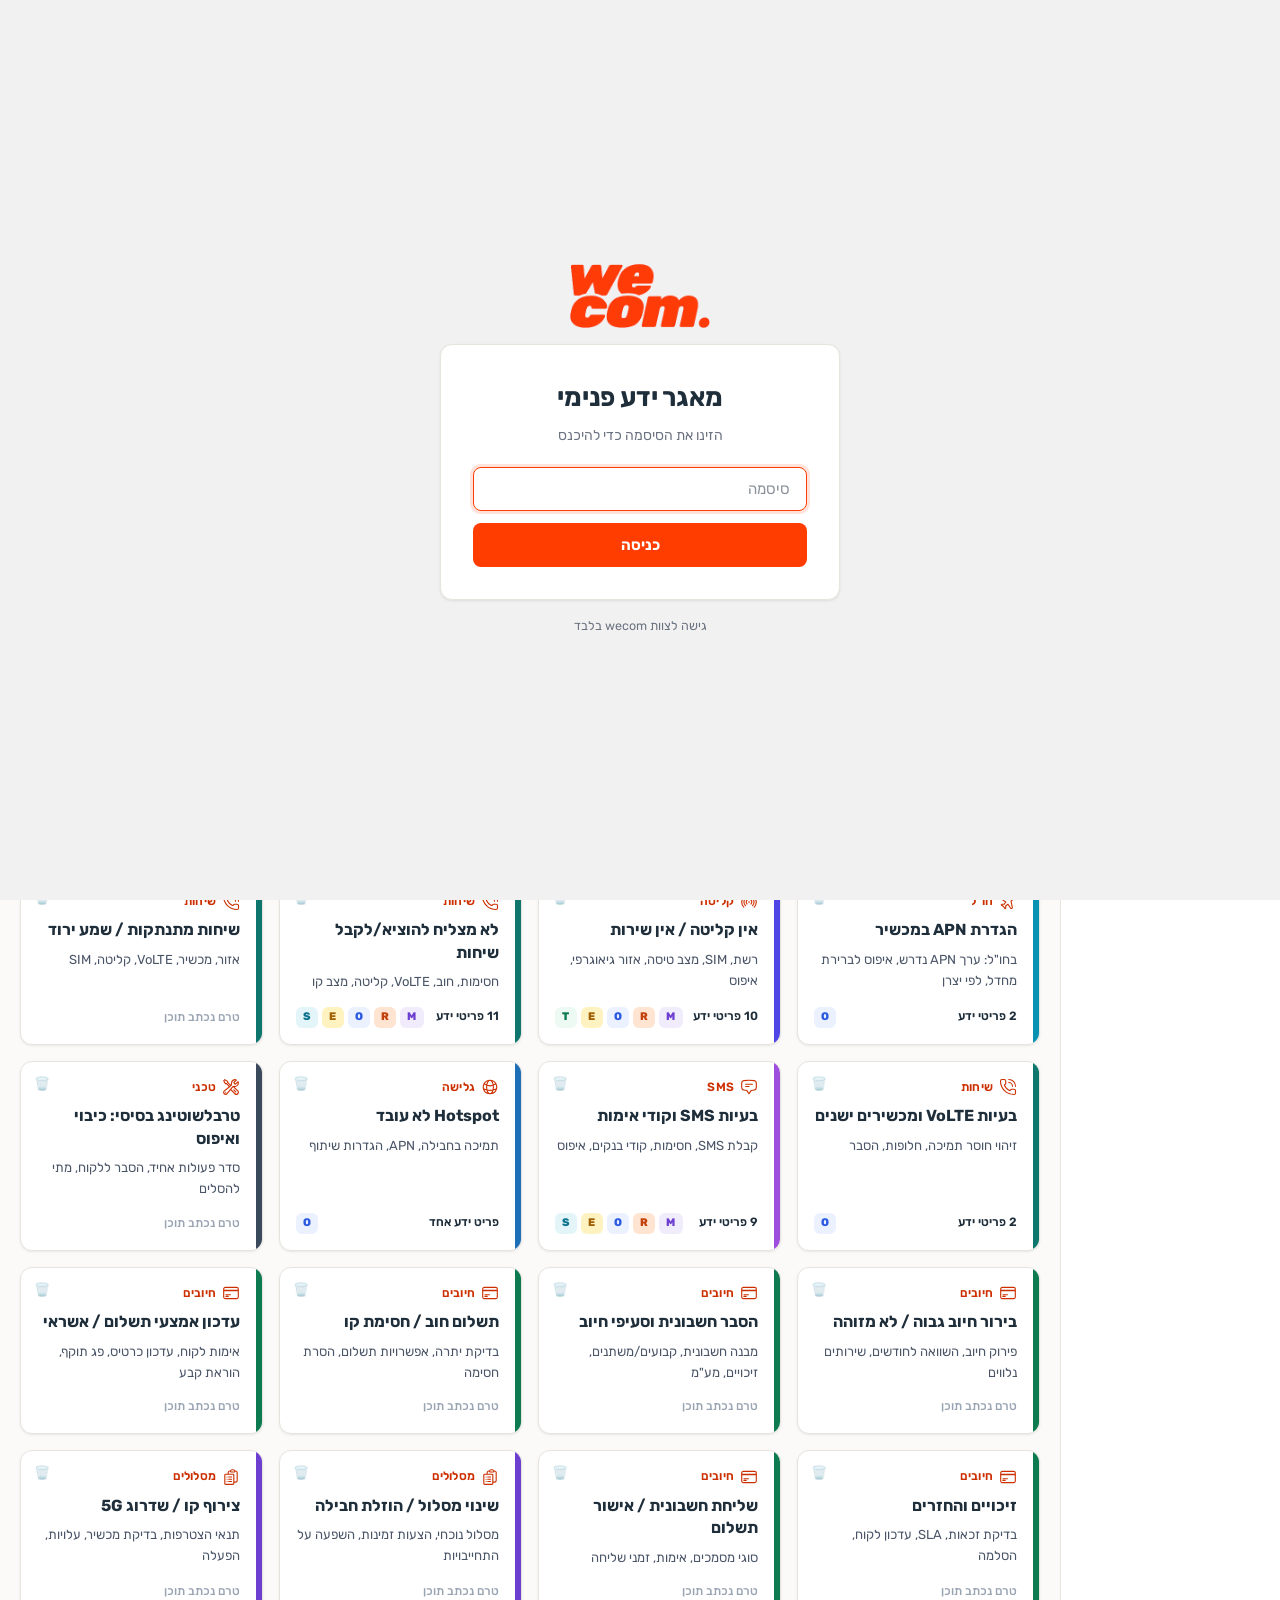
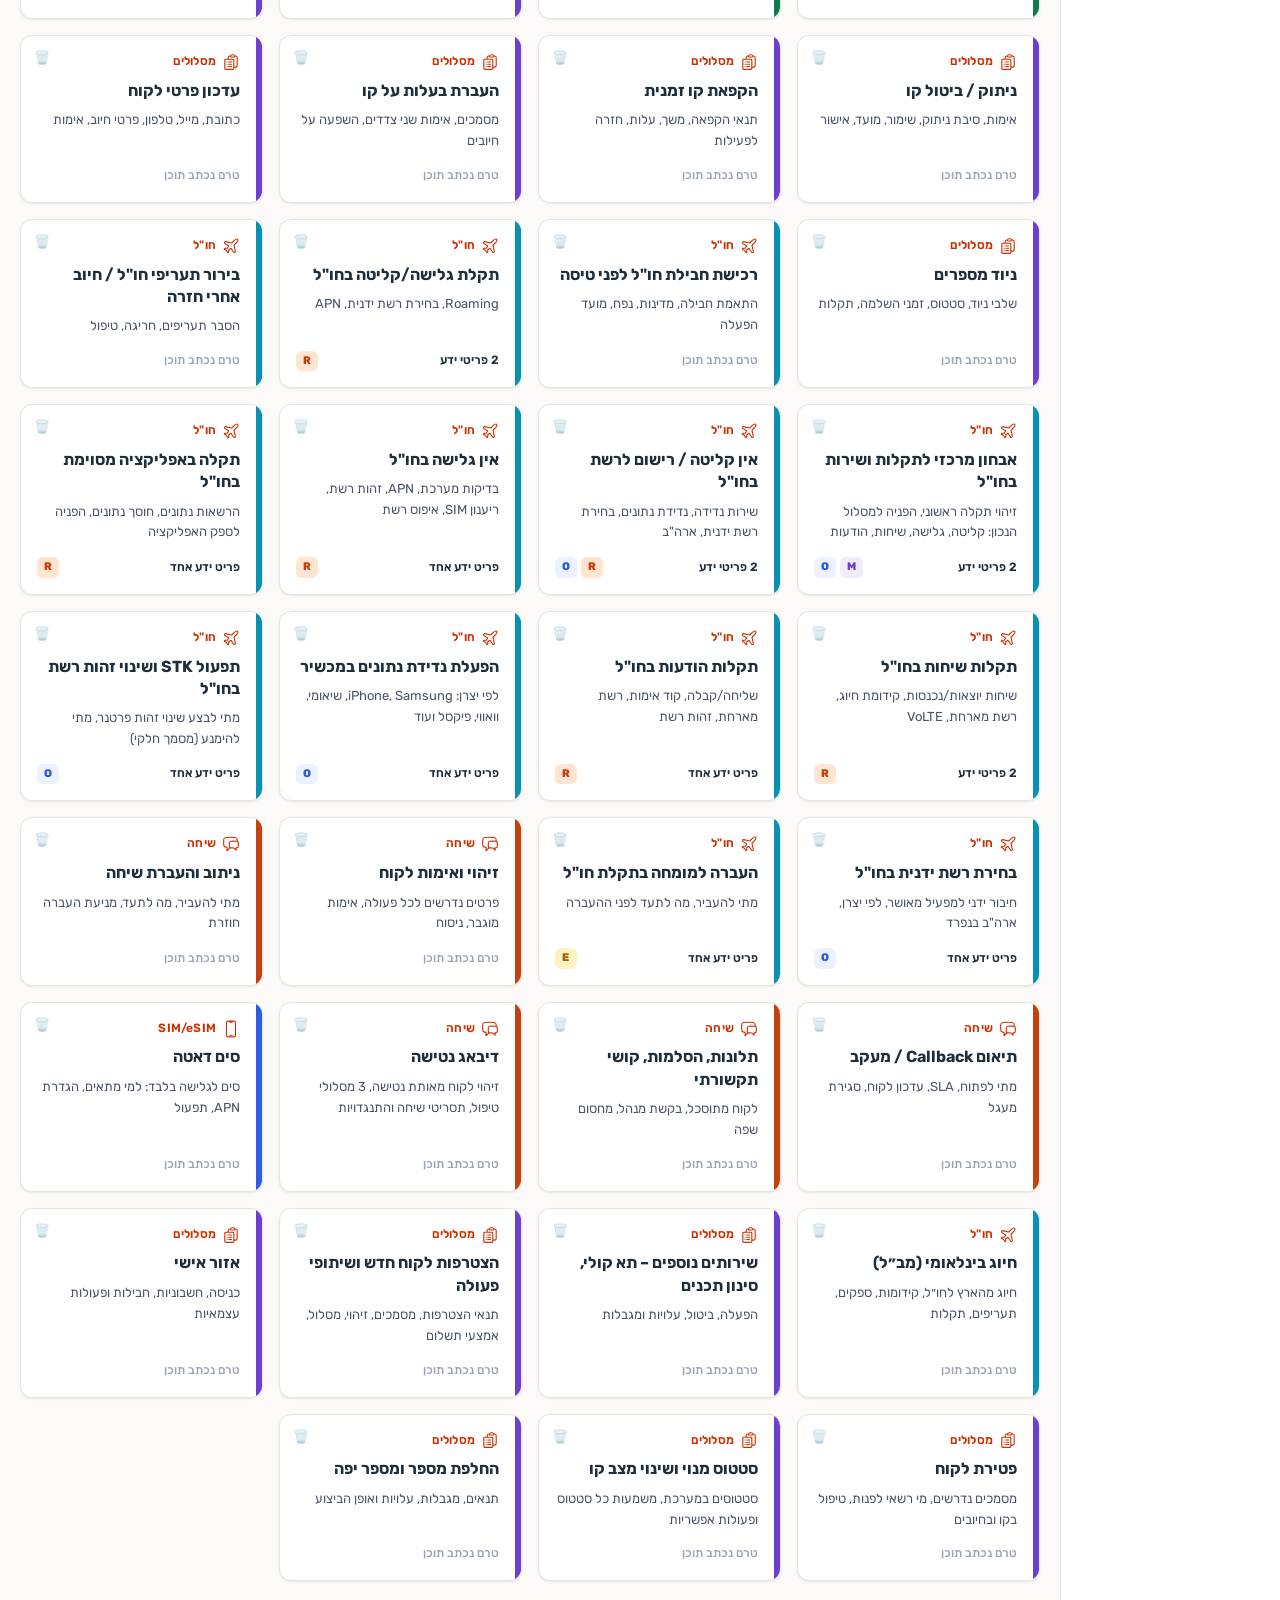
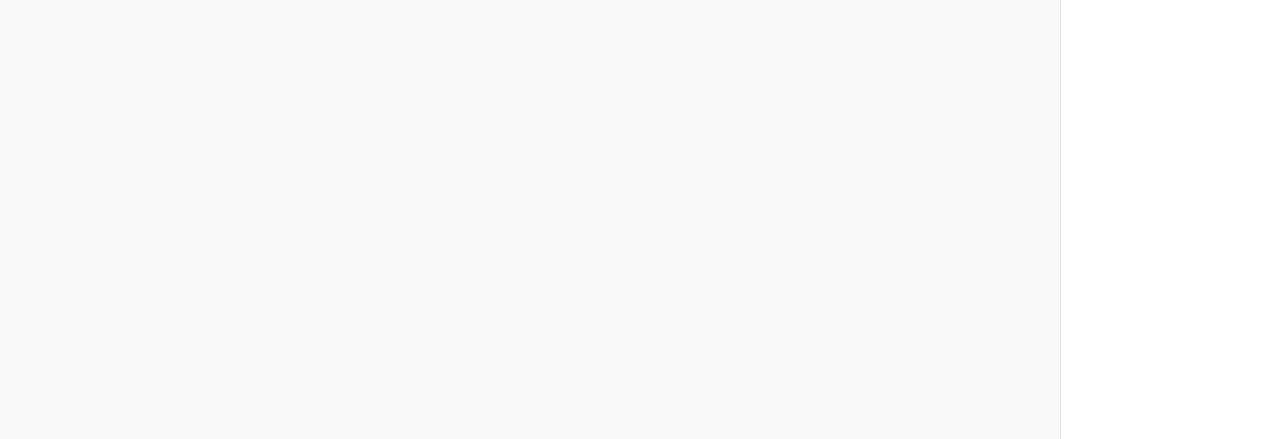
==== index.html @ 465e2654 "O items: step numbers back; O-56 section titles numbered The 2.11 source update marked descriptive s" ====
<!DOCTYPE html>
<html lang="he" dir="rtl">
<head>
<meta charset="UTF-8">
<meta http-equiv="Cache-Control" content="no-cache, no-store, must-revalidate">
<meta http-equiv="Pragma" content="no-cache">
<meta http-equiv="Expires" content="0">
<meta name="viewport" content="width=device-width, initial-scale=1.0">
<title>wecom | כניסה</title>
<link href="https://fonts.googleapis.com/css2?family=Rubik:wght@300;400;500;600;700&display=swap" rel="stylesheet">

<style>
*,*::before,*::after{box-sizing:border-box;margin:0;padding:0}
:root{
  --red:#FF3D00;--red-d:#CC3000;--red-l:#FFEDE6;--red-m:#FFB596;
  --navy:#1F2E3B;--navy-m:#2E4255;--navy-l:#EEF2F6;
  --white:#FFFFFF;--bg:#FBFAF8;--gray:#F3F1EC;
  --border:#E7E4DE;--border-strong:#D6D2C8;
  --input-bg:#FDFCFA;
  --text:#1F2E3B;--text-2:#4A5568;--muted:#6B7280;--muted-l:#9AA5B4;
  --ok:#0F7A3E;--ok-bg:#EDFAF3;--ok-b:#A7E3BE;
  --warn:#9A5C00;--warn-bg:#FFF8EE;--warn-b:#F5D8A5;
  --r:14px;--r-sm:8px;--r-lg:20px;--rs:8px;
  --shadow-sm:0 1px 3px rgba(31,46,59,.06),0 1px 2px rgba(31,46,59,.04);
  --shadow-md:0 4px 16px rgba(31,46,59,.08),0 2px 6px rgba(31,46,59,.04);
  --shadow-lg:0 12px 40px rgba(31,46,59,.12),0 4px 12px rgba(31,46,59,.06);
  --shadow-red:0 4px 20px rgba(255,61,0,.25);
  --t:200ms cubic-bezier(.4,0,.2,1);
}
/* clip (not hidden) keeps sideways overflow out without turning the page into a scroll box, so sticky parts stay put */
html{overflow-x:hidden;overflow-x:clip}body{font-family:"Rubik",sans-serif;background:var(--bg);color:var(--text);font-size:15px;line-height:1.65;min-height:100vh;overflow-x:hidden;overflow-x:clip;-webkit-text-size-adjust:100%}
.topnav{background:var(--navy);height:80px;display:flex;align-items:center;padding:0 28px;gap:16px;position:sticky;top:0;z-index:100;border-bottom:1px solid rgba(255,255,255,.1)}
.nav-logo{font-size:28px;font-weight:800;color:var(--red);letter-spacing:-.5px;flex-shrink:0;line-height:1}
.nav-sep{display:none}
.nav-label{font-size:11px;color:rgba(255,255,255,.6);font-weight:600;white-space:nowrap;flex-shrink:0;align-self:flex-end;padding-bottom:10px}
.nav-search{margin-inline-start:auto;display:flex;align-items:center;background:rgba(255,255,255,.1);border:1.5px solid rgba(255,255,255,.18);border-radius:var(--r-sm);padding:0 13px;gap:8px;height:36px;flex:1;max-width:480px;min-width:0;transition:border-color var(--t),box-shadow var(--t),background var(--t)}
.nav-search:focus-within{border-color:var(--red);background:rgba(255,255,255,.16);box-shadow:0 0 0 3px rgba(255,61,0,.15)}
.nav-search input{background:transparent;border:none;outline:none;font-family:"Rubik",sans-serif;font-size:13px;color:#fff;direction:rtl;flex:1;width:100%}
.nav-search input::placeholder{color:rgba(255,255,255,.35)}
.app-shell{display:grid;grid-template-columns:220px 1fr;min-height:calc(100vh - 80px);background:var(--bg);max-width:100%;overflow-x:hidden;overflow-x:clip;align-items:stretch}
.sidebar-nav{background:var(--white);border-left:1px solid var(--border);padding:16px 10px;width:220px;min-height:100%}
.snav-section{margin-bottom:4px;padding:0 10px}
.snav-title{font-size:10px;font-weight:700;text-transform:uppercase;letter-spacing:1.2px;color:var(--muted-l);padding:10px 8px 5px}
.snav-item{display:flex;align-items:center;gap:10px;padding:9px 12px;font-size:13px;font-weight:500;color:var(--text-2);cursor:pointer;border-radius:var(--r-sm);transition:background var(--t),color var(--t);margin-bottom:1px;border:none}
.snav-item:hover{background:var(--bg);color:var(--navy)}
.snav-item.active{background:var(--red-l);color:var(--red);font-weight:600}
.snav-icon{width:18px;text-align:center;font-size:15px;flex-shrink:0;opacity:.8}
.snav-item.active .snav-icon{opacity:1}
.snav-badge{margin-inline-start:auto;font-size:10px;font-weight:400;background:var(--red);color:#fff;border-radius:20px;padding:1px 7px;min-width:18px;text-align:center}
.snav-badge.gray{background:var(--border);color:var(--muted)}
.content{padding:24px 20px 60px;overflow-x:clip;overflow-y:visible;background:var(--bg);min-width:0;max-width:100%}
.view{display:none}.view.active{display:block}
.page-header{margin-bottom:28px}
.page-title{font-size:24px;font-weight:800;color:var(--navy);margin-bottom:5px;letter-spacing:-.3px}
.page-sub{font-size:13.5px;color:var(--muted);font-weight:400}
.stats-row{display:flex;gap:12px;flex-wrap:wrap;margin-bottom:28px}
.stat{background:var(--white);border:1.5px solid var(--border);border-radius:var(--r);padding:16px 22px;box-shadow:var(--shadow-sm);transition:box-shadow var(--t)}
.stat:hover{box-shadow:var(--shadow-md)}
.stat-num{font-size:28px;font-weight:800;color:var(--navy);letter-spacing:-.5px;line-height:1}
.stat-label{font-size:11.5px;color:var(--muted);margin-top:4px;font-weight:500}
.pri{display:inline-flex;align-items:center;gap:4px;font-size:10.5px;font-weight:700;padding:3px 9px;border-radius:20px;border:1px solid;white-space:nowrap;letter-spacing:.2px}
.pri-hh{background:var(--red);color:#fff;border-color:var(--red);box-shadow:0 2px 8px rgba(255,61,0,.3)}
.pri-h{background:#FFF0EB;color:#C02800;border-color:#FFCDB5}
.pri-m{background:var(--warn-bg);color:var(--warn);border-color:var(--warn-b)}
.pri-l{background:var(--bg);color:var(--muted);border-color:var(--border)}
.wave-label{display:flex;align-items:center;gap:10px;margin:28px 0 14px;font-size:10.5px;font-weight:600;text-transform:uppercase;letter-spacing:1px;color:rgba(255,255,255,.35)}
.wave-label::before,.wave-label::after{content:"";flex:1;height:1px;background:var(--border)}
.wave-pill{background:var(--navy);color:#fff;border-radius:20px;font-size:10.5px;font-weight:700;padding:4px 14px;white-space:nowrap;letter-spacing:.3px}
.topic-grid{display:grid;grid-template-columns:repeat(auto-fill,minmax(220px,1fr));gap:12px;margin-bottom:8px;align-items:stretch}
.topic-card{display:flex;background:var(--white);border:1px solid var(--border);border-radius:10px;overflow:hidden;cursor:pointer;position:relative;transition:box-shadow var(--t),transform var(--t);box-shadow:var(--shadow-sm);min-width:0}
.topic-card:hover{box-shadow:var(--shadow-md);transform:translateY(-2px)}
.tc-rail{width:6px;flex-shrink:0;position:relative}
.tc-top{display:flex;align-items:center;gap:6px;margin-bottom:6px;padding-left:26px}
.tc-body{padding:12px 14px;flex:1;min-width:0;display:flex;flex-direction:column;position:relative}
.tc-cat{font-size:10.5px;font-weight:700;letter-spacing:.2px}
.tc-active{font-size:9.5px;font-weight:700;color:#1A7A4A;background:#EBF7F0;padding:2px 7px;border-radius:9px;flex-shrink:0}
.tc-title{font-size:14px;font-weight:700;color:var(--navy);line-height:1.35;margin-bottom:4px;word-break:break-word}
.tc-desc{font-size:12px;color:var(--text-2);line-height:1.55;flex:1;display:-webkit-box;-webkit-line-clamp:2;-webkit-box-orient:vertical;overflow:hidden;word-break:break-word}
.tc-num{font-size:10.5px;color:var(--muted-l);margin-top:8px}
.tc-del{position:absolute;top:11px;left:13px;font-size:13px;color:var(--muted-l);cursor:pointer;opacity:.5;transition:opacity var(--t)}
.topic-card:hover .tc-del{opacity:1}
@media(max-width:820px){.topic-grid{grid-template-columns:1fr 1fr}}
@media(max-width:480px){.topic-grid{grid-template-columns:1fr}}
.article-back{display:inline-flex;align-items:center;gap:6px;font-size:13px;color:var(--muted);cursor:pointer;margin-bottom:20px;transition:color var(--t);font-weight:500;padding:6px 12px;background:var(--white);border:1px solid var(--border);border-radius:20px;box-shadow:var(--shadow-sm)}
.article-back:hover{color:var(--red);border-color:rgba(255,61,0,.3);background:var(--red-l)}
.article-box{background:var(--white);border:1.5px solid var(--border);border-radius:var(--r);overflow:hidden;box-shadow:var(--shadow-md)}
.article-head{padding:24px 28px 20px;border-bottom:1px solid var(--border)}
.article-title{font-size:20px;font-weight:700;color:var(--navy);margin-bottom:6px}
.article-meta{display:flex;gap:8px;flex-wrap:wrap;margin-bottom:10px}
.article-sub{font-size:13.5px;color:var(--muted)}
.article-body{padding:16px 16px}
.acc-section{border:1.5px solid var(--border);border-radius:var(--r);overflow:hidden;margin-bottom:4px;background:var(--white);box-shadow:var(--shadow-sm);transition:border-color var(--t),box-shadow var(--t)}
.acc-section.dragging{box-shadow:var(--shadow-lg);opacity:.95}
.stage-drag-placeholder{border:2px dashed var(--red-m);border-radius:var(--r);background:var(--red-l);margin-bottom:4px;box-sizing:border-box}
.stage-drag-handle{cursor:grab;display:flex;align-items:center;justify-content:center;color:var(--muted-l);padding:8px 6px;user-select:none;flex-shrink:0;touch-action:none;border-radius:6px;transition:background .15s,color .15s}
.stage-drag-handle:hover{background:var(--input-bg);color:var(--text-2)}
.stage-drag-handle:active{cursor:grabbing;background:var(--input-bg)}
.acc-section.open{border-color:rgba(255,61,0,.2);box-shadow:var(--shadow-md)}
.acc-section.open .acc-body{max-height:none;overflow:visible}
.acc-head{display:flex;align-items:center;gap:10px;padding:12px 16px;background:var(--white);cursor:pointer;user-select:none;transition:background .2s,border-color .2s;border-bottom:1px solid var(--border-strong)}
.acc-section.open .acc-head{background:var(--white);border-bottom-color:var(--border-strong)}
.acc-head:hover{background:#E5E8EB}
.acc-num{width:28px;height:28px;border-radius:50%;background:var(--navy);color:#fff;font-weight:700;font-size:12px;display:flex;align-items:center;justify-content:center;flex-shrink:0}
.acc-num.red{background:var(--red)}
.acc-title{font-size:14px;font-weight:600;color:var(--navy);flex:1}
.acc-badges{display:flex;gap:5px;align-items:center;margin-inline-start:auto}
.acc-chev{font-size:11px;color:var(--muted);transition:transform .3s cubic-bezier(.4,0,.2,1)}
.acc-section.open .acc-chev{transform:rotate(180deg)}
.acc-body{padding:0 12px;max-height:0;overflow:hidden;transition:max-height .38s cubic-bezier(.4,0,.2,1),padding .28s}
.acc-section.open .acc-body{padding:10px 12px;max-height:none}
.f-label{font-size:11px;font-weight:600;text-transform:uppercase;letter-spacing:.8px;color:var(--muted);margin-bottom:5px}
.f-hint{font-size:12px;color:var(--muted);margin-bottom:7px;line-height:1.5}
.f-field{margin-bottom:14px}
.f-input{width:100%;border:1.5px solid var(--border);border-radius:var(--r-sm);padding:10px 14px;font-family:"Rubik",sans-serif;font-size:13.5px;color:var(--text);background:var(--bg);outline:none;resize:vertical;transition:border-color var(--t),box-shadow var(--t)}
.f-input.single{min-height:unset;height:40px;resize:none}
.f-input:focus{border-color:var(--red);background:var(--white);box-shadow:0 0 0 3px rgba(255,61,0,.08)}
.chk-list{display:flex;flex-direction:column;gap:5px}
.chk-item{display:flex;align-items:flex-start;gap:9px;background:var(--bg);border:1.5px solid var(--border);border-radius:var(--r-sm);padding:10px 12px;cursor:pointer;transition:border-color var(--t),background var(--t),box-shadow var(--t)}
.chk-item:hover{border-color:rgba(255,61,0,.3);box-shadow:0 2px 8px rgba(255,61,0,.08)}
.chk-item.checked{background:var(--ok-bg);border-color:var(--ok-b)}
.chk-item input[type=checkbox]{flex-shrink:0;width:15px;height:15px;margin-top:2px;accent-color:var(--ok)}
.chk-text{font-size:13px;color:var(--text);line-height:1.5}
.chk-hint{font-size:11.5px;color:var(--muted);margin-top:2px}
.radio-list{display:flex;flex-direction:column;gap:6px}
.radio-item{display:flex;align-items:flex-start;gap:10px;border:1.5px solid var(--border);border-radius:var(--rs);padding:10px 13px;cursor:pointer;background:#fff;transition:border-color .25s,background .25s,box-shadow .25s,transform .18s cubic-bezier(.34,1.56,.64,1)}
.radio-item:hover{border-color:#8898A8;transform:translateX(-2px);box-shadow:2px 0 0 0 var(--navy)}
.radio-item.sel{border-color:var(--red);background:#FFF8F6;transform:translateX(-3px);box-shadow:3px 0 0 0 var(--red)}
.radio-item input[type=radio]{flex-shrink:0;width:15px;height:15px;margin-top:3px;accent-color:var(--red)}
.radio-label{font-size:13.5px;font-weight:500;color:var(--text)}
.radio-sub{font-size:12px;color:var(--muted);margin-top:2px}
.outcome-row{display:flex;flex-wrap:wrap;gap:7px;margin-top:9px}
.outcome{display:inline-flex;align-items:center;gap:5px;font-size:12px;font-weight:600;padding:5px 14px;border-radius:20px;border:1.5px solid;transition:transform var(--t),box-shadow var(--t)}
.outcome:hover{transform:translateY(-2px);box-shadow:0 4px 10px rgba(0,0,0,.1)}
.outcome.ok{background:var(--ok-bg);color:var(--ok);border-color:var(--ok-b)}
.outcome.next{background:var(--warn-bg);color:var(--warn);border-color:var(--warn-b)}
.outcome.alert{background:var(--red-l);color:var(--red);border-color:var(--red-m)}
.script-block{background:var(--red-l);border-right:3px solid var(--red);border-radius:0 var(--r-sm) var(--r-sm) 0;padding:13px 16px;font-size:13px;color:var(--navy);font-style:italic;line-height:1.7;margin-top:8px}
.info-box{background:var(--warn-bg);border:1px solid var(--warn-b);border-radius:var(--rs);padding:9px 13px;font-size:12.5px;color:var(--warn);display:flex;gap:7px;margin-bottom:12px;width:100%;box-sizing:border-box}
.esc-card{background:var(--warn-bg);border:1px solid var(--warn-b);border-radius:var(--rs);padding:14px 16px}
.esc-title{font-size:13px;font-weight:600;color:var(--warn);margin-bottom:9px}
.esc-items{display:flex;flex-wrap:wrap;gap:7px}
.esc-item{display:flex;align-items:center;gap:7px;background:#fff;border:1px solid var(--warn-b);border-radius:var(--rs);padding:7px 12px;font-size:13px;transition:transform .15s,box-shadow .15s}
.esc-item:hover{transform:translateY(-2px);box-shadow:0 4px 10px rgba(0,0,0,.08)}
.tb{font-size:11px;font-weight:600;padding:2px 8px;border-radius:20px;border:1px solid;white-space:nowrap}
.tb-req{background:#FFE8E8;color:#C02800;border-color:var(--red-m)}
.tb-sys{background:#EBF1FF;color:#1D45B4;border-color:#B5D4F4}
.tb-cust{background:var(--red-l);color:#C02800;border-color:var(--red-m)}
.tb-svc{background:var(--ok-bg);color:var(--ok);border-color:var(--ok-b)}
.tb-opt{background:var(--gray);color:var(--muted);border-color:var(--border)}
.tb-esc{background:var(--warn-bg);color:var(--warn);border-color:var(--warn-b)}
.fade-in{opacity:0;transform:translateY(14px);transition:opacity .35s ease,transform .35s cubic-bezier(.4,0,.2,1)}
.fade-in.visible{opacity:1;transform:translateY(0)}
.fmt-key{display:flex;flex-wrap:wrap;gap:8px;margin-bottom:16px;padding:12px 16px;background:var(--white);border:1px solid var(--border);border-radius:var(--r)}
.fk-item{display:flex;align-items:center;gap:6px;font-size:12px;color:var(--muted)}
.filter-btn{background:var(--white);border:1.5px solid var(--border);border-radius:20px;padding:6px 16px;font-family:"Rubik",sans-serif;font-size:12.5px;font-weight:600;color:var(--text-2);cursor:pointer;transition:all var(--t);box-shadow:var(--shadow-sm)}
.filter-btn:hover{border-color:var(--navy);color:var(--navy);box-shadow:var(--shadow-md)}
.filter-btn.active{background:var(--navy);border-color:var(--navy);color:#fff;box-shadow:var(--shadow-sm)}
.mob-nav{display:none;position:fixed;bottom:0;right:0;left:0;background:var(--white);border-top:1px solid var(--border);z-index:200;box-shadow:0 -4px 20px rgba(31,46,59,.08)}
.mob-nav-inner{display:flex;height:62px;padding:0 8px}
.mob-btn{flex:1;display:flex;flex-direction:column;align-items:center;justify-content:center;gap:3px;font-size:10.5px;font-weight:600;color:var(--muted);cursor:pointer;border:none;background:none;padding:8px 4px;transition:color var(--t),transform var(--t);border-radius:var(--r-sm)}
.mob-btn.active{color:var(--red)}
.mob-btn:active{transform:scale(.9)}
.mob-icon{font-size:20px;line-height:1}
@keyframes panelIn{from{opacity:0;transform:translateY(6px)}to{opacity:1;transform:translateY(0)}}
.view.active{animation:panelIn .28s cubic-bezier(.4,0,.2,1) forwards}
@media(max-width:768px){.app-shell{grid-template-columns:1fr}.sidebar-nav{display:none}.content{padding:16px 14px 76px}.mob-nav{display:block}.stats-row{gap:8px;display:grid;grid-template-columns:1fr 1fr}.stat{padding:12px 16px}}



  /* ── PANEL INNER OVERRIDE ── */
  .doc-panel-inner { display: block !important; }
  .doc-panel-inner .page-wrap { grid-template-columns: 1fr; }
  @media(max-width:768px){ .doc-panel-inner .page-wrap { grid-template-columns: 1fr; } }

  /* ── ORIGINAL TEMPLATE CSS ── */

  *, *::before, *::after { box-sizing: border-box; margin: 0; padding: 0; }

  :root {
    --red: #FF3D00;
    --red-light: #FFF0EB;
    --red-mid: #FFB596;
    --navy: #1F2E3B;
    --navy-mid: #2E4255;
    --gray: #A6ABB0;
    --gray-light: #F5F5F5;
    --gray-border: #E2E4E6;
    --white: #FFFFFF;
    --text: #1F2E3B;
    --text-muted: #6B7280;
    --success: #1A7A4A;
    --success-bg: #EDFAF3;
    --warning-bg: #FFF8EE;
    --warning: #B86A00;
    --radius: 10px;
    --radius-sm: 6px;
  }

  body {
    font-family: 'Rubik', sans-serif;
    background: #F0F2F4;
    color: var(--text);
    font-size: 15px;
    line-height: 1.65;
    min-height: 100vh;
  }

  /* ─── TOP NAV ─── */
  .topnav {
    background: var(--navy);
    height: 52px;
    display: flex;
    align-items: center;
    padding: 0 28px;
    gap: 20px;
    position: sticky;
    top: 0;
    z-index: 100;
  }
  .topnav-logo {
    font-size: 22px;
    font-weight: 700;
    color: var(--red);
    letter-spacing: -0.5px;
    flex-shrink: 0;
  }
  .topnav-logo span { color: var(--red); }
  .topnav-sep { width: 1px; height: 22px; background: rgba(255,255,255,0.15); }
  .topnav-label {
    font-size: 13px;
    font-weight: 400;
    color: rgba(255,255,255,0.55);
  }
  .topnav-search {
    margin-inline-start: auto;
    display: flex;
    align-items: center;
    background: rgba(255,255,255,0.08);
    border: 1px solid rgba(255,255,255,0.12);
    border-radius: 8px;
    padding: 0 12px;
    gap: 8px;
    height: 34px;
    min-width: 220px;
    cursor: pointer;
  }
  .topnav-search span {
    font-size: 13px;
    color: rgba(255,255,255,0.4);
  }

  /* ─── LAYOUT ─── */
  .page-wrap {
    max-width: 960px;
    margin: 0 auto;
    padding: 8px 0 80px;
    display: grid;
    grid-template-columns: 1fr 260px;
    gap: 28px;
    align-items: start;
  }

  /* ─── MAIN ARTICLE ─── */
  .article {
    background: var(--white);
    border-radius: 14px;
    border: 1px solid var(--gray-border);
    overflow: hidden;
  }

  .article-header {
    padding: 28px 32px 24px;
    border-bottom: 1px solid var(--gray-border);
  }
  .doc-meta {
    display: flex;
    align-items: center;
    gap: 10px;
    margin-bottom: 14px;
    flex-wrap: wrap;
  }
  .badge {
    display: inline-flex;
    align-items: center;
    gap: 5px;
    font-size: 11.5px;
    font-weight: 500;
    padding: 3px 10px;
    border-radius: 20px;
    white-space: nowrap;
  }
  .badge-tech {
    background: #EBF1FF;
    color: #1D45B4;
  }
  .badge-retain {
    background: #FFF0EB;
    color: #C02800;
  }
  .badge-updated {
    background: var(--gray-light);
    color: var(--text-muted);
  }
  .badge-dot {
    width: 6px;
    height: 6px;
    border-radius: 50%;
    background: currentColor;
    opacity: 0.7;
  }

  .article-title {
    font-size: 22px;
    font-weight: 700;
    color: var(--navy);
    line-height: 1.3;
    margin-bottom: 8px;
  }
  .article-subtitle {
    font-size: 14px;
    color: var(--text-muted);
    font-weight: 400;
  }

  .article-body { padding: 16px 16px; }

  /* ─── PHASE HEADER ─── */
  .phase {
    display: flex;
    align-items: center;
    gap: 12px;
    margin: 0 0 20px;
  }
  .phase + .step-card { }
  .phase-label {
    font-size: 11px;
    font-weight: 600;
    text-transform: uppercase;
    letter-spacing: 1px;
    color: var(--text-muted);
  }
  .phase-line {
    flex: 1;
    height: 1px;
    background: var(--gray-border);
  }

  /* ─── STEP CARDS ─── */
  .step-card {
    display: flex;
    gap: 16px;
    margin-bottom: 12px;
    position: relative;
  }
  .step-card:not(:last-of-type)::after {
    content: '';
    position: absolute;
    top: 44px;
    right: 19px;
    width: 2px;
    height: calc(100% - 20px);
    background: var(--gray-border);
    border-radius: 2px;
  }
  .step-num {
    flex-shrink: 0;
    width: 40px;
    height: 40px;
    border-radius: 50%;
    background: var(--red);
    color: var(--white);
    font-weight: 700;
    font-size: 15px;
    display: flex;
    align-items: center;
    justify-content: center;
    position: relative;
    z-index: 1;
  }
  .step-num.sub {
    background: var(--navy);
    width: 32px;
    height: 32px;
    font-size: 13px;
  }

  .step-content {
    flex: 1;
    min-width: 0;
    background: var(--gray-light);
    border: 1px solid var(--gray-border);
    border-radius: var(--radius);
    padding: 14px 16px;
    margin-top: 4px;
    overflow-wrap: anywhere;
  }
  .step-content.branch {
    border-color: transparent;
    background: transparent;
    padding: 0;
    padding-top: 8px;
  }

  .step-title {
    font-weight: 600;
    font-size: 14.5px;
    color: var(--navy);
    margin-bottom: 6px;
  }
  .step-desc {
    font-size: 13.5px;
    color: var(--text-muted);
    line-height: 1.6;
  }

  /* ─── ACTION LIST ─── */
  .action-list {
    margin-top: 10px;
    display: flex;
    flex-direction: column;
    gap: 5px;
  }
  .action-item {
    display: flex;
    align-items: flex-start;
    gap: 8px;
    overflow-wrap: anywhere;
    font-size: 13.5px;
    color: var(--text);
    background: var(--white);
    border: 1px solid var(--gray-border);
    border-radius: var(--radius-sm);
    padding: 8px 12px;
    line-height: 1.55;
  }
  .action-item .ai-icon {
    color: var(--navy);
    opacity: 0.5;
    flex-shrink: 0;
    margin-top: 2px;
    font-size: 13px;
  }

  /* ─── OUTCOME PILLS ─── */
  .outcomes {
    display: flex;
    flex-wrap: wrap;
    gap: 8px;
    margin-top: 12px;
  }
  .outcome {
    display: inline-flex;
    align-items: center;
    gap: 6px;
    font-size: 12.5px;
    font-weight: 500;
    padding: 5px 12px;
    border-radius: 20px;
    cursor: pointer;
    transition: opacity 0.15s;
    border: 1px solid;
  }
  .outcome:hover { opacity: 0.85; }
  .outcome.ok {
    background: var(--success-bg);
    color: var(--success);
    border-color: #B7E8CE;
  }
  .outcome.next {
    background: var(--warning-bg);
    color: var(--warning);
    border-color: #F5D8A5;
  }
  .outcome.alert {
    background: #FFF0EB;
    color: var(--red);
    border-color: #FFB596;
  }

  /* ─── BRANCH BLOCK ─── */
  .branch-block {
    margin-top: 12px;
    border-radius: var(--radius);
    overflow: hidden;
    border: 1px solid var(--gray-border);
  }
  .branch-header {
    background: var(--navy);
    color: var(--white);
    font-size: 12.5px;
    font-weight: 600;
    padding: 8px 14px;
    display: flex;
    align-items: center;
    gap: 7px;
  }
  .branch-header .bh-icon {
    width: 18px;
    height: 18px;
    border-radius: 50%;
    background: var(--red);
    display: inline-flex;
    align-items: center;
    justify-content: center;
    font-size: 10px;
    font-weight: 700;
    flex-shrink: 0;
  }
  .branch-option {
    padding: 12px 14px;
    font-size: 13.5px;
    border-top: 1px solid var(--gray-border);
    background: var(--white);
    display: flex;
    gap: 10px;
    align-items: flex-start;
  }
  .branch-option:first-of-type { border-top: none; }
  .bo-label {
    font-weight: 600;
    color: var(--text-muted);
    font-size: 12px;
    white-space: nowrap;
    margin-top: 2px;
    flex-shrink: 0;
  }
  .bo-label.if { color: var(--navy); }
  .bo-label.then { color: var(--red); }

  /* ─── SCRIPT QUOTE ─── */
  .script-block {
    margin-top: 10px;
    background: #F8F9FB;
    border-right: 3px solid var(--red);
    border-radius: 0 var(--radius-sm) var(--radius-sm) 0;
    padding: 12px 16px;
    font-size: 13.5px;
    color: var(--navy-mid);
    font-style: italic;
    line-height: 1.7;
  }

  /* ─── SCENARIO CARDS (נטישה) ─── */
  .scenario-card {
    border-radius: var(--radius);
    border: 1px solid var(--gray-border);
    margin-bottom: 20px;
    overflow: hidden;
  }
  .scenario-header {
    padding: 16px 20px;
    display: flex;
    align-items: center;
    gap: 12px;
    background: var(--navy);
    color: var(--white);
  }
  .scenario-icon {
    width: 38px;
    height: 38px;
    border-radius: 50%;
    background: var(--red);
    display: flex;
    align-items: center;
    justify-content: center;
    font-size: 16px;
    flex-shrink: 0;
  }
  .scenario-title {
    font-size: 15.5px;
    font-weight: 600;
  }
  .scenario-subtitle {
    font-size: 12.5px;
    color: rgba(255,255,255,0.55);
    margin-top: 2px;
  }
  .scenario-body {
    padding: 20px;
    background: var(--white);
  }

  .signal-list {
    display: flex;
    flex-wrap: wrap;
    gap: 7px;
    margin-bottom: 16px;
  }
  .signal-pill {
    background: #FFF0EB;
    color: #C02800;
    border: 1px solid #FFB596;
    border-radius: 20px;
    font-size: 12.5px;
    font-weight: 500;
    padding: 4px 12px;
  }

  .stage-row {
    display: flex;
    flex-direction: column;
    gap: 10px;
    margin-bottom: 12px;
  }
  .stage-label {
    font-size: 11px;
    font-weight: 600;
    text-transform: uppercase;
    letter-spacing: 0.8px;
    color: var(--text-muted);
    margin-bottom: 4px;
  }

  /* ─── OBJECTION BLOCK ─── */
  .objection-block {
    margin-top: 14px;
    border-radius: var(--radius-sm);
    border: 1px solid var(--gray-border);
    overflow: hidden;
  }
  .objection-q {
    background: #F8F9FB;
    padding: 10px 14px;
    font-size: 13px;
    color: var(--text-muted);
    display: flex;
    align-items: center;
    gap: 8px;
  }
  .oq-tag {
    font-size: 11px;
    font-weight: 600;
    color: var(--white);
    background: var(--text-muted);
    border-radius: 4px;
    padding: 1px 7px;
    flex-shrink: 0;
  }
  .objection-a {
    padding: 10px 14px;
    font-size: 13.5px;
    color: var(--navy);
    line-height: 1.65;
    font-style: italic;
    border-top: 1px solid var(--gray-border);
  }
  .oq-tag.rep { background: var(--red); }

  /* ─── PRINCIPLES BOX ─── */
  .principles-box {
    background: var(--navy);
    border-radius: var(--radius);
    padding: 20px 24px;
    margin-top: 24px;
    color: var(--white);
  }
  .pb-title {
    font-size: 13px;
    font-weight: 600;
    color: var(--red-mid);
    text-transform: uppercase;
    letter-spacing: 0.8px;
    margin-bottom: 14px;
  }
  .pb-list {
    display: flex;
    flex-direction: column;
    gap: 10px;
  }
  .pb-item {
    display: flex;
    gap: 10px;
    font-size: 13.5px;
    color: rgba(255,255,255,0.85);
  }
  .pb-num {
    color: var(--red);
    font-weight: 700;
    font-size: 13px;
    flex-shrink: 0;
    width: 18px;
  }

  /* ─── SIDEBAR ─── */
  .sidebar {
    display: flex;
    flex-direction: column;
    gap: 16px;
    position: sticky;
    top: 72px;
  }
  .sidebar-card {
    background: var(--white);
    border-radius: var(--radius);
    border: 1px solid var(--gray-border);
    overflow: hidden;
  }
  .sc-head {
    font-size: 11.5px;
    font-weight: 600;
    text-transform: uppercase;
    letter-spacing: 0.8px;
    color: var(--text-muted);
    padding: 12px 16px;
    border-bottom: 1px solid var(--gray-border);
  }
  .sc-body { padding: 14px 16px; }
  .toc-item {
    display: flex;
    align-items: flex-start;
    gap: 8px;
    padding: 6px 0;
    font-size: 13px;
    color: var(--text-muted);
    cursor: pointer;
    border-radius: 4px;
    transition: color 0.1s;
  }
  .toc-item:hover { color: var(--navy); }
  .toc-item.active { color: var(--red); font-weight: 500; }
  .toc-num {
    width: 18px;
    height: 18px;
    border-radius: 50%;
    background: var(--gray-light);
    display: flex;
    align-items: center;
    justify-content: center;
    font-size: 10.5px;
    font-weight: 600;
    flex-shrink: 0;
    color: var(--text-muted);
  }
  .toc-item.active .toc-num { background: var(--red); color: var(--white); }

  .related-item {
    display: flex;
    align-items: center;
    gap: 10px;
    padding: 8px 0;
    font-size: 13px;
    color: var(--navy);
    cursor: pointer;
    border-bottom: 1px solid var(--gray-border);
    transition: color 0.12s;
  }
  .related-item:last-child { border-bottom: none; }
  .related-item:hover { color: var(--red); }
  .ri-icon {
    width: 28px;
    height: 28px;
    border-radius: var(--radius-sm);
    background: var(--gray-light);
    display: flex;
    align-items: center;
    justify-content: center;
    font-size: 13px;
    flex-shrink: 0;
  }

  /* ─── PAGE SECTION TITLES ─── */
  .section-sep {
    font-size: 13px;
    font-weight: 600;
    color: var(--text-muted);
    text-transform: uppercase;
    letter-spacing: 1px;
    margin: 36px 0 12px;
    padding-bottom: 10px;
    border-bottom: 2px solid var(--red);
    display: inline-block;
  }

  /* ─── DOC SWITCHER ─── */
  .doc-tabs {
    display: flex;
    gap: 0;
    border-bottom: 1px solid var(--gray-border);
    padding: 0 32px;
    background: var(--gray-light);
  }
  .doc-tab {
    padding: 12px 18px;
    font-size: 13.5px;
    font-weight: 500;
    color: var(--text-muted);
    cursor: pointer;
    border-bottom: 2.5px solid transparent;
    transition: all 0.15s;
    margin-bottom: -1px;
  }
  .doc-tab.active {
    color: var(--red);
    border-bottom-color: var(--red);
    background: var(--white);
  }
  .doc-tab:hover:not(.active) { color: var(--navy); }

  .doc-panel { display: none; }
  .doc-panel.active { display: block; }

  hr.divider {
    border: none;
    border-top: 1px solid var(--gray-border);
    margin: 24px 0;
  }

@media(max-width:640px){
  .nav-label{font-size:10px}
  .nav-search{width:140px;min-width:0}
  .topnav{padding:0 14px;gap:10px;height:80px}
  .content{padding:14px 12px 76px}
  .stats-row{grid-template-columns:1fr 1fr}
  .wave-label{margin:18px 0 10px}
  .doc-layout{grid-template-columns:1fr}
  .doc-sidebar{display:none}
  .acc-section{margin-bottom:8px}
  .step-card{gap:10px}
  .step-content{padding:12px}
}

  .label-mobile{display:none}
  .label-desktop{display:inline}
  @media(max-width:640px){
    .label-mobile{display:inline}
    .label-desktop{display:none}
    .nav-label{align-self:center !important;padding-bottom:0 !important;line-height:1.2}
  }

/* Hide connector line in dynamic docs */
#article-content .step-card:not(:last-of-type)::after {
  display: none !important;
}

/* ── KNOWLEDGE ARCHITECTURE: worlds → topics → typed items ── */
.kind-badge{display:inline-flex;align-items:center;gap:4px;font-size:11px;font-weight:600;padding:2px 9px 2px 8px;border-radius:20px;border:1px solid;white-space:nowrap;line-height:1.5}
.kind-badge b{font-weight:800;font-size:11px;letter-spacing:.2px}
.kind-badge.sm{padding:0 6px;font-size:10.5px;min-width:20px;justify-content:center}
.world-chip{display:inline-flex;align-items:center;font-size:11px;font-weight:500;color:var(--navy-m);background:var(--navy-l);border-radius:20px;padding:2px 9px;white-space:nowrap}
.tag-chip{font-size:11px;color:var(--muted);background:var(--bg);border:1px solid var(--border);border-radius:6px;padding:1px 7px;white-space:nowrap}
.tc-foot{display:flex;align-items:center;justify-content:space-between;gap:8px;margin-top:10px;padding-top:9px;border-top:1px solid var(--border)}
.tc-count{font-size:11.5px;font-weight:600;color:var(--navy-m)}
.tc-count.empty{color:var(--muted-l);font-weight:500}
.tc-kinds{display:flex;gap:4px;flex-wrap:wrap;justify-content:flex-end}
.empty-state{text-align:center;color:var(--muted);padding:44px 12px;font-size:14px;background:var(--white);border:1px dashed var(--border-strong);border-radius:var(--r)}
.lib-filter-row{display:flex;gap:8px;flex-wrap:wrap;align-items:center;margin-bottom:10px}
.filter-label{font-size:11px;font-weight:700;color:var(--muted);letter-spacing:.4px;margin-left:4px}
.filter-btn.world-btn.ghost{background:transparent;box-shadow:none;border-style:dashed;color:var(--muted)}
/* topic view */
.topic-head{background:var(--white);border:1px solid var(--border);border-radius:var(--r);padding:22px 24px;margin-bottom:18px;box-shadow:var(--shadow-sm)}
.topic-title{font-size:22px;font-weight:800;color:var(--navy);margin:4px 0 6px;line-height:1.3}
.topic-desc{font-size:13.5px;color:var(--text-2);margin-bottom:12px}
.topic-kinds{display:flex;gap:6px;flex-wrap:wrap}
.topic-kind-pill{font-size:12px;font-weight:500;border-radius:20px;padding:3px 11px}
.topic-kind-pill b{font-weight:800;margin-left:2px}
.item-grid{display:grid;grid-template-columns:repeat(auto-fill,minmax(280px,1fr));gap:12px}
.item-card{background:var(--white);border:1px solid var(--border);border-top:3px solid var(--kind);border-radius:10px;padding:14px 16px;cursor:pointer;display:flex;flex-direction:column;gap:7px;box-shadow:var(--shadow-sm);transition:box-shadow var(--t),transform var(--t);min-width:0}
.item-card:hover{box-shadow:var(--shadow-md);transform:translateY(-2px)}
.ic-top{display:flex;align-items:center;justify-content:space-between;gap:8px;flex-wrap:wrap}
.ic-worlds{display:flex;gap:4px;flex-wrap:wrap}
.ic-title{font-size:15px;font-weight:700;color:var(--navy);line-height:1.35;word-break:break-word}
.ic-desc{font-size:12.5px;color:var(--text-2);line-height:1.55;display:-webkit-box;-webkit-line-clamp:3;-webkit-box-orient:vertical;overflow:hidden}
.ic-tags{display:flex;gap:4px;flex-wrap:wrap}
.ic-foot{font-size:11px;color:var(--muted-l);margin-top:auto;padding-top:4px}
.nb-add-item{margin-top:16px;width:100%;height:42px;background:var(--white);color:var(--red);border:1.5px dashed var(--red-m);border-radius:var(--rs);font-family:Rubik,sans-serif;font-size:13.5px;font-weight:600;cursor:pointer;transition:background var(--t)}
.nb-add-item:hover{background:var(--red-l)}
/* item page */
.sibling-strip{display:flex;gap:6px;flex-wrap:wrap;align-items:center;margin-bottom:14px;padding:10px 12px;background:var(--white);border:1px solid var(--border);border-radius:var(--r);max-width:960px}
.ss-label{font-size:12px;color:var(--muted);margin-left:4px}
.ss-label a{color:var(--navy);font-weight:600;cursor:pointer;text-decoration:underline;text-underline-offset:2px}
.ss-item{display:inline-flex;align-items:center;gap:5px;font-family:Rubik,sans-serif;font-size:12.5px;color:var(--text-2);background:var(--bg);border:1px solid var(--border);border-radius:20px;padding:4px 10px 4px 12px;cursor:pointer;max-width:100%;text-align:right;line-height:1.4}
.ss-item:hover{border-color:var(--navy-m);color:var(--navy)}
.ss-item.current{background:var(--navy);border-color:var(--navy);color:#fff}
.article-head .ic-tags{margin-top:10px}
.item-fields{font-size:11.5px;color:var(--muted);margin-top:8px}
.special-meta{background:var(--white);border:1px solid var(--border);border-radius:var(--r);padding:12px 16px;margin-bottom:14px}
.special-meta .article-meta{margin-bottom:4px}
/* stage-1 form */
.s1-box{background:var(--white);border:1.5px dashed var(--border-strong);border-radius:var(--r);padding:14px;margin-bottom:10px}
.s1-label{font-size:12.5px;font-weight:700;color:var(--navy);margin-bottom:6px}
.s1-sublabel{font-size:11.5px;font-weight:600;color:var(--muted);margin:10px 0 6px}
.s1-help{font-size:11.5px;color:var(--muted);margin:-2px 0 8px;line-height:1.5}
.s1-input{width:100%;border:1.5px solid var(--border);border-radius:var(--rs);padding:8px 11px;font-family:Rubik,sans-serif;font-size:13.5px;color:var(--text);background:var(--input-bg);outline:none;direction:rtl}
.s1-input:focus{border-color:var(--navy-m)}
select.s1-input{height:40px;cursor:pointer}
.world-pick{display:flex;gap:6px;flex-wrap:wrap}
.world-toggle{font-family:Rubik,sans-serif;font-size:13px;font-weight:500;padding:6px 14px;border-radius:20px;border:1.5px solid var(--border);background:var(--input-bg);color:var(--text-2);cursor:pointer}
.world-toggle.on{background:var(--ok-bg);border-color:var(--ok-b);color:var(--ok);font-weight:600}
.kind-radio{align-items:flex-start}
/* small modal (content worlds) */
.nb-overlay{position:fixed;inset:0;background:rgba(0,0,0,.45);z-index:9999;display:flex;align-items:center;justify-content:center;padding:16px}
.nb-modal{background:#fff;border-radius:16px;padding:22px;max-width:440px;width:100%;max-height:80vh;overflow-y:auto;font-family:Rubik,sans-serif;direction:rtl}
.nb-modal-head{display:flex;align-items:center;justify-content:space-between;margin-bottom:6px}
.nb-modal-title{font-size:16px;font-weight:700;color:var(--navy)}
.nb-modal-sub{font-size:12.5px;color:var(--muted);margin-bottom:14px;line-height:1.55}
.nb-x{background:none;border:none;font-size:16px;color:var(--muted);cursor:pointer;padding:4px 8px}
.nb-row{display:flex;gap:8px;align-items:center;margin-bottom:8px}
.nb-input{flex:1;min-width:0;height:36px;border:1.5px solid var(--border);border-radius:var(--rs);padding:0 10px;font-family:Rubik,sans-serif;font-size:13.5px;color:var(--text);background:var(--input-bg);outline:none}
.nb-row-meta{font-size:11.5px;color:var(--muted);white-space:nowrap}
.nb-btn{height:36px;padding:0 14px;background:var(--navy);color:#fff;border:none;border-radius:var(--rs);font-family:Rubik,sans-serif;font-size:13px;font-weight:600;cursor:pointer;white-space:nowrap}
@media(max-width:640px){.topic-head{padding:16px}.topic-title{font-size:19px}.item-grid{grid-template-columns:1fr}}

/* ── TYPE-SPECIFIC CONTENT: agent views ── */
.kv-img{display:block;max-width:100%;max-height:260px;width:auto;margin-top:8px;border-radius:8px;border:1px solid var(--border);cursor:zoom-in}
/* O – numbered procedure */
.o-group{margin-bottom:24px}
.o-title{font-size:17px;line-height:1.4;font-weight:700;color:var(--navy);margin:0 0 12px;padding-bottom:8px;border-bottom:2px solid var(--border)}
.o-steps{list-style:none;counter-reset:ostep;display:flex;flex-direction:column;gap:6px}
.o-steps>li{counter-increment:ostep;position:relative;padding:10px 46px 10px 14px;background:var(--bg);border:1px solid var(--border);border-radius:10px;font-size:14px;line-height:1.6}
.o-steps>li::before{content:counter(ostep);position:absolute;right:12px;top:9px;width:24px;height:24px;border-radius:50%;background:#2E5CE0;color:#fff;font-size:12px;font-weight:700;display:flex;align-items:center;justify-content:center}
.o-steps.o-plain>li{padding-right:30px}
.o-steps.o-plain>li::before{content:'';right:13px;top:19px;width:6px;height:6px}
/* I – rich text */
.kv-rich{font-size:14.5px;line-height:1.75;color:var(--text)}
.kv-rich h2{font-size:19px;font-weight:800;color:var(--navy);margin:18px 0 8px}
.kv-rich h3{font-size:16px;font-weight:700;color:var(--navy);margin:16px 0 6px}
.kv-rich h4{font-size:14.5px;font-weight:700;color:var(--navy-m);margin:12px 0 4px}
.kv-rich>*:first-child{margin-top:0}
.kv-rich p{margin:0 0 10px}
.kv-rich ul,.kv-rich ol{margin:0 0 12px;padding-right:22px}
.kv-rich li{margin-bottom:4px}
.kv-rich a{color:#1D45B4;text-decoration:underline}
.kv-rich blockquote{border-right:3px solid var(--border-strong);padding-right:12px;color:var(--text-2);margin:0 0 12px}
.kv-rich table{border-collapse:collapse;width:100%;margin:6px 0 14px;font-size:13.5px;display:block;overflow-x:auto}
.kv-rich th,.kv-rich td{border:1px solid var(--border-strong);padding:7px 10px;text-align:right;vertical-align:top;min-width:80px}
.kv-rich th{background:var(--navy-l);font-weight:700;color:var(--navy)}
.kv-rich img{max-width:100%;height:auto;border-radius:8px;margin:6px 0}
/* T – call scripts */
.t-block{margin-bottom:18px}
.t-sit{font-size:14px;font-weight:700;color:var(--navy);margin-bottom:8px}
.t-line{display:flex;align-items:flex-start;gap:10px;background:#F4FBF7;border:1px solid #CDEBDA;border-right:4px solid #0E7A4F;border-radius:10px;padding:10px 12px;margin-bottom:6px}
.t-line.anchor{background:#0E7A4F;border-color:#0E7A4F}
.t-line.anchor .t-text{color:#fff;font-weight:600}
.t-text{flex:1;font-size:14px;line-height:1.65;color:var(--text)}
.t-copy{flex-shrink:0;font-family:Rubik,sans-serif;font-size:11.5px;font-weight:600;color:#0E7A4F;background:#fff;border:1px solid #CDEBDA;border-radius:6px;padding:3px 9px;cursor:pointer}
/* E – escalation */
.kv-e{display:grid;grid-template-columns:1fr 1fr;gap:12px}
.e-sec{background:var(--bg);border:1px solid var(--border);border-radius:12px;padding:14px 16px}
.e-sec ul{padding-right:18px;font-size:13.5px;line-height:1.65}
.e-sec li{margin-bottom:4px}
.e-title{display:flex;align-items:center;gap:8px;font-size:14px;font-weight:700;color:var(--navy);margin-bottom:8px}
.e-icon{width:26px;height:26px;border-radius:50%;display:inline-flex;align-items:center;justify-content:center;font-size:13px;color:#fff;background:#B45309;flex-shrink:0}
.e-to{border-color:#F3C78B;background:#FEF7EC}
.e-extra{grid-column:1/-1}
.e-missing{font-size:13px;color:var(--warn);background:var(--warn-bg);border:1px dashed var(--warn-b);border-radius:8px;padding:8px 10px}
@media(max-width:640px){.kv-e{grid-template-columns:1fr}}
/* M – guided diagnosis */
.m-intro{background:#F1ECFC;border:1px solid #DCCFF7;border-radius:12px;padding:12px 16px;font-size:13.5px;line-height:1.65;color:#3B2475;margin-bottom:16px;display:flex;flex-direction:column;gap:4px}
.m-intro-title{font-weight:700;font-size:14px;color:#2A1760}
.m-intro-title:not(:first-child){margin-top:8px}
.m-trail{display:flex;flex-direction:column;gap:6px;margin-bottom:12px}
.m-trail-item{display:flex;justify-content:space-between;align-items:center;gap:10px;text-align:right;font-family:Rubik,sans-serif;background:var(--white);border:1px solid var(--border);border-radius:10px;padding:8px 12px;cursor:pointer;color:var(--text-2)}
.m-trail-item:hover{border-color:#6D3FD1}
.m-trail-q{font-size:12.5px;min-width:0}
.m-trail-a{font-size:12.5px;font-weight:700;color:#6D3FD1;background:#F1ECFC;border-radius:20px;padding:2px 10px;white-space:nowrap}
.m-note{background:var(--warn-bg);border:1px solid var(--warn-b);border-right:4px solid var(--warn);border-radius:10px;padding:10px 14px;font-size:13.5px;line-height:1.6;color:var(--text);margin-bottom:12px}
.m-q{background:var(--white);border:1.5px solid #6D3FD1;border-radius:14px;padding:18px;box-shadow:var(--shadow-md)}
.m-q-num{font-size:11.5px;font-weight:700;color:#6D3FD1;letter-spacing:.3px;margin-bottom:4px}
.m-q-text{font-size:17px;font-weight:700;color:var(--navy);line-height:1.4}
.m-q-hint{font-size:13px;color:var(--muted);margin-top:6px;line-height:1.55}
.m-answers{display:flex;flex-wrap:wrap;gap:8px;margin-top:14px}
.m-answer{font-family:Rubik,sans-serif;font-size:14px;font-weight:600;color:#6D3FD1;background:#F1ECFC;border:1.5px solid #DCCFF7;border-radius:10px;padding:10px 18px;cursor:pointer;transition:all var(--t)}
.m-answer:hover{background:#6D3FD1;border-color:#6D3FD1;color:#fff}
.m-result{background:var(--white);border:1.5px solid var(--border);border-radius:14px;padding:16px}
.m-result-label{font-size:12px;font-weight:700;color:var(--muted);margin-bottom:8px}
.m-go{display:flex;align-items:center;gap:10px;width:100%;text-align:right;font-family:Rubik,sans-serif;font-size:15px;font-weight:700;color:var(--navy);background:var(--bg);border:1.5px solid var(--border-strong);border-radius:10px;padding:12px 14px;cursor:pointer}
.m-go:hover{border-color:var(--navy)}
.m-go-arrow{margin-right:auto;font-size:18px;color:var(--red)}
.m-restart{margin-top:12px;font-family:Rubik,sans-serif;font-size:12.5px;color:var(--muted);background:none;border:none;cursor:pointer;text-decoration:underline}
.m-outro{margin-top:18px;background:var(--bg);border:1px solid var(--border);border-radius:12px;padding:12px 16px}
.m-outro-title{font-size:13px;font-weight:700;color:var(--navy);margin-bottom:6px}
.m-outro ul{padding-right:18px;font-size:13.5px;line-height:1.65}
/* M – operational tree (steps with names) */
.m-map{background:var(--white);border:1px solid #DCCFF7;border-radius:14px;padding:12px 16px;margin-bottom:18px}
.m-map-title{font-size:12px;font-weight:700;color:#6D3FD1;letter-spacing:.3px;margin-bottom:6px}
.m-map-row{display:flex;gap:12px;align-items:flex-start;padding:8px 0;border-top:1px dashed #E7E0F8}
.m-map-row:nth-child(2){border-top:none}
.m-map-step{display:inline-flex;align-items:center;gap:8px;flex-shrink:0;min-width:190px;text-align:right;font-family:Rubik,sans-serif;font-size:13.5px;font-weight:700;color:#3B2475;background:#F1ECFC;border:1px solid #DCCFF7;border-radius:8px;padding:6px 10px;cursor:pointer}
.m-map-step:hover{border-color:#6D3FD1}
.m-map-branches{display:flex;flex-wrap:wrap;gap:6px}
.m-map-branch{font-family:Rubik,sans-serif;font-size:12.5px;color:var(--text-2);background:var(--bg);border:1px solid var(--border);border-radius:20px;padding:4px 11px;cursor:pointer;text-align:right}
.m-map-branch b{color:#6D3FD1;font-weight:700;white-space:nowrap}
.m-map-branch:hover:not([disabled]){border-color:#6D3FD1;background:#F7F4FE}
.m-map-branch[disabled]{cursor:default}
.m-step{scroll-margin-top:84px;background:var(--white);border:1.5px solid var(--border);border-right:5px solid #6D3FD1;border-radius:14px;padding:16px 18px;margin-bottom:14px}
.m-step.m-flash{animation:mFlash 1.6s ease}
@keyframes mFlash{0%{box-shadow:0 0 0 5px rgba(109,63,209,.35)}100%{box-shadow:0 0 0 0 rgba(109,63,209,0)}}
.m-step-head{display:flex;align-items:center;gap:10px;margin-bottom:10px}
.m-step-num{width:28px;height:28px;border-radius:50%;background:#6D3FD1;color:#fff;font-weight:700;font-size:14px;display:inline-flex;align-items:center;justify-content:center;flex-shrink:0}
.m-step-num.sm{width:20px;height:20px;font-size:11px}
.m-step-title{font-size:17px;font-weight:700;color:var(--navy);margin:0}
.m-step-from{margin-right:auto;font-family:Rubik,sans-serif;font-size:12px;font-weight:600;color:#6D3FD1;background:#F1ECFC;border:1px solid #DCCFF7;border-radius:20px;padding:3px 11px;cursor:pointer}
.m-step-q{font-size:15px;font-weight:600;color:var(--navy);background:#F7F4FE;border-radius:10px;padding:10px 12px;line-height:1.5}
.m-step-ask{font-size:12px;font-weight:700;color:#6D3FD1;margin-left:4px}
.m-step-hint{font-size:13.5px;color:var(--text-2);line-height:1.6;margin-top:10px}
.m-step-hint ul{padding-right:18px;margin-top:4px}
.m-branches{display:flex;flex-direction:column;gap:8px;margin-top:12px}
.m-branch{display:grid;grid-template-columns:1fr auto;gap:4px 12px;align-items:center;background:var(--bg);border:1px solid var(--border);border-radius:10px;padding:10px 12px}
.m-cond{grid-column:1;font-size:14px;font-weight:600;color:var(--text);line-height:1.5}
.m-if{font-size:11px;font-weight:700;color:#fff;background:#6D3FD1;border-radius:6px;padding:1px 7px;margin-left:6px;vertical-align:1px}
.m-branch-note{grid-column:1;font-size:13px;color:var(--text-2);line-height:1.5}
.m-target{grid-column:2;grid-row:1/span 2;font-family:Rubik,sans-serif;font-size:13.5px;font-weight:700;display:inline-flex;align-items:center;gap:8px;border-radius:10px;padding:8px 12px;text-align:right}
button.m-target{cursor:pointer;transition:all var(--t)}
.m-target.step{color:#6D3FD1;background:#fff;border:1.5px solid #6D3FD1;white-space:nowrap}
.m-target.step:hover{background:#6D3FD1;color:#fff}
.m-target.item{color:var(--navy);background:#fff;border:1.5px solid var(--border-strong);max-width:340px}
.m-target.item:hover{border-color:var(--navy)}
.m-target-kind{font-size:11.5px;opacity:.85}
.m-target.end{font-size:12.5px;font-weight:600;color:var(--muted)}
.m-target.ext{font-size:12.5px;font-weight:600;color:var(--text-2);background:#fff;border:1.5px dashed var(--border-strong);max-width:340px}
@media(max-width:640px){.m-branch{grid-template-columns:1fr}.m-target{grid-column:1;grid-row:auto;white-space:normal}.m-map-row{flex-direction:column}.m-map-step{min-width:0}}

/* ── TYPE-SPECIFIC CONTENT: editors ── */
.kind-editor{background:var(--white);border:1px solid var(--border);border-radius:var(--r);padding:16px;margin-top:4px;box-shadow:var(--shadow-sm)}
.ke-head{display:flex;align-items:flex-start;gap:10px;margin-bottom:12px}
.ke-title{font-size:15px;font-weight:700;color:var(--navy)}
.ke-sub{font-size:12px;color:var(--muted);margin-top:2px}
.ke-card{background:var(--bg);border:1px solid var(--border);border-radius:10px;padding:12px;margin-bottom:10px;display:flex;flex-direction:column;gap:8px}
.ke-row{display:flex;gap:8px;align-items:flex-start}
.ke-row>.s1-input{flex:1;min-width:0}
.ke-ta{resize:vertical;min-height:38px;line-height:1.55}
.ke-del{flex-shrink:0;width:30px;height:36px;border:1px solid var(--border);border-radius:var(--rs);background:var(--white);color:var(--muted);cursor:pointer;font-size:12px}
.ke-del:hover{color:var(--red);border-color:var(--red-m)}
.ke-add{align-self:flex-start;font-family:Rubik,sans-serif;font-size:12.5px;font-weight:600;color:var(--navy);background:var(--white);border:1.5px dashed var(--border-strong);border-radius:var(--rs);padding:6px 14px;cursor:pointer;margin-bottom:10px}
.ke-add:hover{border-color:var(--navy)}
.ke-card .ke-add{margin-bottom:0}
.ke-steps{padding-right:20px;display:flex;flex-direction:column;gap:6px;font-size:13px;color:var(--muted)}
.ke-thumb{max-height:70px;border-radius:6px;margin-top:4px}
.ke-q{border-color:#DCCFF7}
.ke-qnum{flex-shrink:0;font-size:12px;font-weight:700;color:#6D3FD1;background:#F1ECFC;border-radius:20px;padding:8px 10px;white-space:nowrap}
.ke-answers{display:flex;flex-direction:column;gap:8px;padding-right:12px;border-right:2px solid #DCCFF7}
.ke-answer{display:flex;flex-direction:column;gap:6px}
.ke-go{max-width:46%;height:36px;font-size:12.5px}
.rich-toolbar{display:flex;flex-wrap:wrap;gap:4px;padding:6px;background:var(--bg);border:1.5px solid var(--border);border-bottom:none;border-radius:var(--rs) var(--rs) 0 0}
.rich-toolbar button{font-family:Rubik,sans-serif;font-size:12.5px;color:var(--text-2);background:var(--white);border:1px solid var(--border);border-radius:6px;padding:4px 9px;cursor:pointer}
.rich-toolbar button:hover{border-color:var(--navy);color:var(--navy)}
.rich-edit{min-height:220px;border:1.5px solid var(--border);border-radius:0 0 var(--rs) var(--rs);padding:12px 14px;background:var(--white);outline:none}
.rich-edit:focus{border-color:var(--navy-m)}
@media(max-width:640px){.ke-row{flex-wrap:wrap}.ke-go{max-width:none;width:100%}}

/* ── SEARCH ── */
.nav-search input::-webkit-search-cancel-button{filter:invert(1);opacity:.6;cursor:pointer}
.filter-btn.kind-btn{background:var(--white);font-weight:500}
.filter-btn.kind-btn b{font-weight:800;margin-left:2px}
.tag-chip.clickable{cursor:pointer;transition:all var(--t)}
.tag-chip.clickable:hover{border-color:var(--navy-m);color:var(--navy);background:var(--navy-l)}
.search-head{display:flex;align-items:center;justify-content:space-between;gap:12px;flex-wrap:wrap;background:var(--white);border:1px solid var(--border);border-radius:var(--r);padding:12px 16px;margin-bottom:16px}
.search-q{font-size:16px;font-weight:700;color:var(--navy);margin-left:10px}
.search-count{font-size:12.5px;color:var(--muted)}
.search-clear{font-family:Rubik,sans-serif;font-size:12.5px;font-weight:600;color:var(--muted);background:var(--bg);border:1px solid var(--border);border-radius:20px;padding:5px 12px;cursor:pointer}
.search-clear:hover{color:var(--red);border-color:var(--red-m)}
.search-section{font-size:11.5px;font-weight:700;letter-spacing:.5px;color:var(--muted);margin:6px 2px 8px}
.result-list{display:flex;flex-direction:column;gap:8px;margin-bottom:22px}
.result-card{background:var(--white);border:1px solid var(--border);border-right:4px solid var(--kind);border-radius:10px;padding:12px 16px;cursor:pointer;box-shadow:var(--shadow-sm);transition:box-shadow var(--t),transform var(--t);display:flex;flex-direction:column;gap:5px;min-width:0}
.result-card:hover{box-shadow:var(--shadow-md);transform:translateY(-1px)}
.rc-top{display:flex;align-items:center;gap:8px;min-width:0}
.rc-title{font-size:15px;font-weight:700;color:var(--navy);line-height:1.35;min-width:0;word-break:break-word}
.rc-path{font-size:12px;color:var(--muted)}
.rc-path a{color:var(--navy-m);font-weight:600;cursor:pointer;text-decoration:underline;text-underline-offset:2px}
.rc-desc{font-size:13px;color:var(--text-2);line-height:1.55}
.rc-snippet{font-size:13px;color:var(--text-2);line-height:1.6;background:var(--bg);border-radius:8px;padding:7px 10px}
.rc-foot{display:flex;align-items:center;justify-content:space-between;gap:8px;flex-wrap:wrap}
.rc-where{font-size:11px;color:var(--muted-l);margin-right:auto}
.result-card mark,.rc-snippet mark{background:#FFE58F;color:inherit;border-radius:3px;padding:0 1px}
.search-count{display:inline-block}

/* ── Statuses and editorial tracking ── */
.status-badge{display:inline-flex;align-items:center;font-size:11px;font-weight:600;border-radius:20px;padding:2px 9px;white-space:nowrap}
.ic-badges{display:inline-flex;gap:5px;flex-wrap:wrap}
.item-card.inactive{opacity:.6}
.track-panel{margin-top:12px;border:1px dashed var(--border-strong);border-radius:10px;padding:10px 12px;background:var(--bg)}
.tp-head{display:flex;align-items:center;justify-content:space-between;gap:10px;flex-wrap:wrap}
.tp-title{font-size:12px;font-weight:700;color:var(--muted);letter-spacing:.3px}
.tp-head label{font-size:12px;color:var(--muted);display:flex;align-items:center;gap:6px}
.tp-head select{font-family:Rubik,sans-serif;font-size:12.5px;height:30px;border:1.5px solid var(--border);border-radius:7px;background:var(--white);padding:0 8px;color:var(--text)}
.tp-grid{display:grid;grid-template-columns:repeat(3,minmax(0,1fr));gap:8px;margin-top:8px}
.tp-grid>div{display:flex;flex-direction:column;gap:2px;font-size:12.5px}
.tp-grid>div.wide{grid-column:1/-1}
.tp-grid span{font-size:11px;color:var(--muted)}
.tp-grid b{font-weight:500;color:var(--text);line-height:1.5}
.tp-grid .gap b{color:var(--warn)}
.tp-missing{margin:4px 0 0;padding-right:20px;color:var(--text)}
.tp-missing li{margin-bottom:3px;padding-right:2px}
.tp-missing li::marker{color:var(--warn);font-weight:700}
.s1-row{display:grid;grid-template-columns:1fr 1fr;gap:8px}
.chip-n{font-size:11px;opacity:.7;margin-right:2px}
.track-table-wrap{overflow-x:auto;background:var(--white);border:1px solid var(--border);border-radius:var(--r);box-shadow:var(--shadow-sm)}
.track-table{border-collapse:collapse;width:100%;min-width:980px;font-size:12.5px}
.track-table th{position:sticky;top:0;background:var(--navy-l);color:var(--navy);font-weight:700;text-align:right;padding:9px 10px;border-bottom:1px solid var(--border);white-space:nowrap}
.track-table td{padding:8px 10px;border-bottom:1px solid var(--border);vertical-align:top;color:var(--text)}
.track-table tbody tr{cursor:pointer}
.track-table tbody tr:hover td{background:var(--bg)}
.tt-code{font-weight:700;color:var(--navy);white-space:nowrap;direction:ltr;text-align:right}
.tt-title{font-weight:600;min-width:180px}
.tt-muted{color:var(--muted)}
.tt-gap{color:var(--warn);min-width:220px;line-height:1.5}
.prio{font-size:11px;font-weight:700;border-radius:20px;padding:2px 8px;white-space:nowrap}
.prio-h{background:#FDECEA;color:#B42318}.prio-m{background:#FEF3E2;color:#B45309}.prio-l{background:#F1F3F6;color:#475569}
/* Feedback tab: the agent's text reads as text, handled rows fade back. */
.fb-text{color:var(--text);min-width:260px;white-space:pre-wrap}
.fb-state{font-family:inherit;font-size:11px;font-weight:700;border-radius:20px;padding:2px 10px;white-space:nowrap;cursor:pointer;border:1px solid #F5C99B;background:#FEF3E2;color:#B45309}
.fb-state.done{border-color:#B7E4C7;background:#EDFAF3;color:#0F7A3E}
.fb-done td,.track-card.fb-done{opacity:.6}
.fb-done td:last-child{opacity:1}
.track-cards{display:none}
.track-card{background:var(--white);border:1px solid var(--border);border-radius:12px;padding:12px 14px;box-shadow:var(--shadow-sm);cursor:pointer;display:flex;flex-direction:column;gap:8px}
.track-card:active{background:var(--bg)}
.tc2-top{display:flex;align-items:flex-start;gap:8px}
.tc2-top .kind-badge{margin-top:2px;flex-shrink:0}
.tc2-top .tt-code{flex-shrink:0;font-size:14px;line-height:1.5}
.tc2-title{font-size:15px;font-weight:700;color:var(--navy);line-height:1.45;min-width:0;word-break:break-word}
.tc2-badges{display:flex;gap:6px;flex-wrap:wrap}
.tc2-chip{font-size:11px;font-weight:600;color:var(--text-2);background:var(--bg);border:1px solid var(--border);border-radius:20px;padding:2px 9px}
.tc2-gap{font-size:13px;line-height:1.55;color:var(--warn);background:var(--warn-bg);border:1px solid var(--warn-b);border-radius:8px;padding:7px 10px;word-break:break-word}
.tc2-gap span{display:block;font-size:11px;font-weight:700;margin-bottom:2px}
.tc2-meta{font-size:12px;color:var(--muted);line-height:1.5;word-break:break-word}
@media(max-width:640px){.tp-grid{grid-template-columns:1fr 1fr}.s1-row{grid-template-columns:1fr}
  .track-table-wrap{display:none}
  .track-cards{display:flex;flex-direction:column;gap:10px}}

/* ── Source documents → drafts, and reviewing proposed versions ── */
.status-badge.review{color:#9A3412;background:#FFEDD5;margin-inline-start:4px}
.import-box{background:var(--white);border:1.5px solid var(--navy-l);border-radius:var(--r);padding:14px;margin-bottom:12px;box-shadow:var(--shadow-sm)}
.import-title{font-size:14px;font-weight:700;color:var(--navy);margin-bottom:8px}
.import-row{display:flex;gap:8px;flex-wrap:wrap;align-items:center}
.import-row input[type=file]{flex:1 1 200px;min-width:0;font-family:Rubik,sans-serif;font-size:12.5px}
.import-row select{flex:0 1 220px;height:36px}
.import-note{font-size:12px;color:var(--muted);margin-top:8px;line-height:1.55}
.import-issues{background:var(--warn-bg);border:1px solid var(--warn-b);border-right:4px solid var(--warn);border-radius:10px;padding:10px 14px;margin-bottom:12px}
.ii-title{font-size:13px;font-weight:700;color:var(--warn);margin-bottom:4px}
.import-issues ul{padding-right:18px;font-size:13px;line-height:1.6;color:var(--text)}
.import-src{font-size:12.5px;color:var(--muted);margin-bottom:12px}
.import-src a,.tp-grid a,.page-sub a,.draft-src a{color:#1D45B4;text-decoration:underline}
.draft-src{margin:10px 0 4px;padding:8px 12px;background:#EEF3FB;border:1px solid #C9D8F2;border-radius:10px;font-size:13px;color:var(--navy);word-break:break-word}
.busy-card{text-align:center;max-width:380px}
.busy-spin{width:38px;height:38px;border:4px solid var(--navy-l);border-top-color:var(--red);border-radius:50%;margin:6px auto 14px;animation:nbspin .9s linear infinite}
@keyframes nbspin{to{transform:rotate(360deg)}}
.busy-msg{font-size:15px;font-weight:700;color:var(--navy);margin-bottom:6px;word-break:break-word}
.tp-actions{display:flex;gap:8px;flex-wrap:wrap;margin-top:10px}
.tp-btn{font-family:Rubik,sans-serif;font-size:12.5px;font-weight:600;color:var(--navy);background:var(--white);border:1.5px solid var(--border-strong);border-radius:8px;padding:6px 12px;cursor:pointer}
.tp-btn:hover{border-color:var(--navy)}
.tp-btn.warn{color:#9A3412;background:#FFEDD5;border-color:#FDBA74}
.review-actions{display:flex;gap:8px;flex-wrap:wrap;margin-bottom:16px}
.nb-btn.approve{background:var(--ok)}
.nb-btn.ghost{background:var(--white);color:var(--red);border:1.5px solid var(--red-m)}
.review-grid{display:grid;grid-template-columns:1fr 1fr;gap:14px;align-items:start}
.review-col{background:var(--white);border:1px solid var(--border);border-radius:var(--r);padding:14px 16px;min-width:0;font-size:13.5px;line-height:1.65}
.review-col.proposed{border:2px solid #FDBA74}
.rc-label{font-size:11.5px;font-weight:700;color:var(--muted);letter-spacing:.3px;margin-bottom:8px}
.review-col.proposed .rc-label{color:#9A3412}
.ol-head{border-bottom:1px solid var(--border);padding-bottom:10px;margin-bottom:10px;display:flex;flex-direction:column;gap:6px;align-items:flex-start}
.ol-title{font-size:16px;font-weight:700;color:var(--navy)}
.ol-desc{font-size:12.5px;color:var(--muted)}
.review-col h4{font-size:13.5px;color:var(--navy);margin:10px 0 4px}
.review-col ol,.review-col ul{padding-right:20px}
.review-col li{margin-bottom:4px;word-break:break-word}
.ol-stages>li{margin-bottom:10px}
@media(max-width:820px){.review-grid{grid-template-columns:1fr}}

/* ── Links between items, and gaps still to be filled ── */
.kb-link{color:#1D45B4;font-weight:700;text-decoration:underline;text-underline-offset:2px;cursor:pointer;white-space:nowrap;direction:ltr;unicode-bidi:isolate}
.kb-link:hover{color:var(--red)}
/* Links that carry a Hebrew title (items, stages) read right to left and may wrap */
.kb-link-item,.kb-link-stage{direction:rtl;white-space:normal}
.kb-code{direction:ltr;unicode-bidi:isolate;white-space:nowrap}
.nb-flash{animation:mFlash 1.6s ease;border-radius:12px}
[data-stage]{scroll-margin-top:84px}
.kb-missing{background:var(--warn-bg)!important;border:1px dashed var(--warn-b)!important;color:var(--warn)!important;border-radius:8px;font-weight:500}
li.kb-missing{padding:4px 8px;list-style:none;margin-right:-8px}
.o-steps>li.kb-missing{padding:4px 46px 4px 14px}
.o-steps>li.kb-missing::before{top:50%;transform:translateY(-50%);background:var(--warn)}
/* A code in the text that matches no item: marked for completion, never a fake link */
.kb-unresolved{border-bottom:1.5px dashed var(--warn-b);color:var(--warn);cursor:help}
.kb-unresolved::after{content:'להשלמה';font-size:10.5px;font-weight:700;color:var(--warn);background:var(--warn-bg);border:1px solid var(--warn-b);border-radius:6px;padding:0 5px;margin-inline-start:4px;vertical-align:1px}

/* ── AGENT VIEW (display spec per item type) ── */
.av-head .article-title{font-size:22px;line-height:1.35;margin-bottom:6px}
.av-label-row{display:flex;flex-wrap:wrap;align-items:center;gap:8px;margin-bottom:8px}
.av-label{font-size:12px;font-weight:700;letter-spacing:.2px;padding:2px 10px;border-radius:20px;border:1px solid}
.av-code{font-size:11px;color:var(--muted);direction:ltr;unicode-bidi:isolate}
.av-date{font-size:12px;color:var(--muted)}
/* Editors see the published and last edited dates in the editing panel, so the header date is for agents only */
body:not(.wkb-readonly) .av-head .av-date{display:none}
.av-toolbar{display:flex;flex-wrap:wrap;align-items:center;justify-content:space-between;gap:10px;margin:0 0 16px}
.av-toc{flex:1 1 320px;background:var(--bg);border:1px solid var(--border);border-radius:12px;padding:10px 14px}
.av-toc-title{font-size:12px;font-weight:700;color:var(--muted);margin-bottom:6px}
.av-toc ol{margin:0;padding-right:20px;display:flex;flex-direction:column;gap:3px;font-size:13.5px;line-height:1.5}
.av-toc a{color:#1D45B4;cursor:pointer;text-decoration:none}
.av-toc a:hover{text-decoration:underline}
.av-mode{display:inline-flex;border:1px solid var(--border-strong);border-radius:10px;overflow:hidden;flex-shrink:0;align-self:flex-start}
.av-mode button{font-family:Rubik,sans-serif;font-size:12.5px;font-weight:600;color:var(--text-2);background:#fff;border:none;padding:7px 12px;cursor:pointer}
.av-mode button+button{border-right:1px solid var(--border-strong)}
.av-mode button.on{background:var(--navy);color:#fff}
.av-intro{font-size:14px;line-height:1.7;color:var(--text);margin-bottom:18px;padding-bottom:14px;border-bottom:1px solid var(--border)}
.av-intro-title,.av-sub-title{font-size:14.5px;font-weight:700;color:var(--navy);margin:10px 0 4px}
.av-intro>.av-intro-title:first-child{margin-top:0}
.av-part{font-size:15px;font-weight:800;color:var(--navy);margin:22px 0 10px}
.av-unit{border:1px solid var(--border);border-radius:12px;margin-bottom:10px;background:#fff;scroll-margin-top:84px}
.av-unit-head{display:flex;align-items:center;gap:10px;width:100%;text-align:right;font-family:Rubik,sans-serif;background:none;border:none;padding:12px 14px;cursor:pointer;color:var(--navy)}
.av-unit-num{width:26px;height:26px;border-radius:50%;background:var(--navy);color:#fff;font-size:13px;font-weight:700;display:inline-flex;align-items:center;justify-content:center;flex-shrink:0}
.av-unit-title{font-size:16px;font-weight:700;margin:0;line-height:1.4;flex:1;color:var(--navy)}
.av-unit-body{display:none;padding:2px 18px 14px 14px}
.av-unit.open .av-unit-body{display:block}
.av-from{font-family:Rubik,sans-serif;font-size:12px;font-weight:600;color:#1D45B4;background:#EEF3FF;border:1px solid #C9D6FB;border-radius:20px;padding:3px 11px;cursor:pointer;margin-bottom:8px}
.av-lines{list-style:none;margin:0;padding:0;display:flex;flex-direction:column;gap:4px;font-size:14px;line-height:1.65}
.av-lines>li{position:relative;padding-right:16px}
.av-lines>li::before{content:'';position:absolute;right:3px;top:.72em;width:5px;height:5px;border-radius:50%;background:var(--border-strong)}
.av-lines>li.av-say-li::before,.av-lines>li.av-ref-li::before{display:none}
.av-lines>li.av-say-li,.av-lines>li.av-ref-li{padding-right:0}
.av-tag{font-size:11px;font-weight:700;color:var(--text-2);background:var(--bg);border:1px solid var(--border);border-radius:6px;padding:0 6px;margin-left:6px;vertical-align:1px;white-space:nowrap}
.av-sub{margin-top:12px;padding-right:12px;border-right:3px solid var(--border)}
.av-warn{color:#8A3B00;font-weight:600}
.av-ol{list-style:decimal;padding-right:22px}
.av-ol>li{padding-right:2px}
.av-ol>li::before{display:none}
.av-dont{color:#9B1C1C}
.av-dont::after{content:'לא לומר';font-size:10.5px;font-weight:700;color:#9B1C1C;background:#FDECEC;border:1px solid #F5C2C2;border-radius:6px;padding:0 5px;margin-inline-start:6px;vertical-align:1px}
/* Wording for the customer: set apart from internal instructions */
.av-say{display:flex;align-items:flex-start;gap:10px;background:#F4FBF7;border:1px solid #CDEBDA;border-right:4px solid #0E7A4F;border-radius:10px;padding:9px 12px;margin:4px 0}
.av-say-label{flex-shrink:0;font-size:11px;font-weight:700;color:#0E7A4F;padding-top:3px}
.av-say-text{flex:1;font-size:14px;line-height:1.65;color:var(--text)}
.av-copy{flex-shrink:0;font-family:Rubik,sans-serif;font-size:11.5px;font-weight:600;color:#0E7A4F;background:#fff;border:1px solid #CDEBDA;border-radius:6px;padding:3px 9px;cursor:pointer;white-space:nowrap}
/* A reference: the condition or text on the right, the clickable target box on the left */
.av-ref-row{display:grid;grid-template-columns:minmax(0,1fr) minmax(200px,320px);gap:6px 14px;align-items:center}
.av-ref-text{min-width:0}
.av-ref-boxes{display:flex;flex-direction:column;gap:6px}
.av-ref{display:flex;align-items:center;gap:8px;width:100%;text-align:right;font-family:Rubik,sans-serif;font-size:13.5px;font-weight:700;line-height:1.4;color:var(--navy);background:#fff;border:1.5px solid var(--border-strong);border-radius:10px;padding:9px 12px;cursor:pointer}
.av-ref:hover,.av-ref:focus-visible{border-color:#1D45B4;background:#F5F8FF;outline:none}
.av-ref-arrow{margin-right:auto;color:#1D45B4;font-size:16px;flex-shrink:0}
/* "Open in a new tab" icon on reference boxes, diagnosis targets, item cards and search results. */
.nb-newtab{display:inline-flex;align-items:center;justify-content:center;flex-shrink:0;width:26px;height:26px;border-radius:7px;color:var(--muted);background:transparent;border:1px solid transparent;cursor:pointer;transition:background var(--t),color var(--t),border-color var(--t)}
.nb-newtab:hover,.nb-newtab:focus-visible{color:#1D45B4;background:#E8EEFF;border-color:#C9D6FF;outline:none}
.rc-top .nb-newtab{margin-right:auto}
/* Tabs inside the app: a strip under the top bar, shown from two tabs on. */
.nb-tabs{position:sticky;top:52px;z-index:60;margin:-24px -20px 18px;padding:8px 20px 0;background:var(--bg);border-bottom:1px solid var(--border)}
.nb-tabs[hidden]{display:none}
.nb-tabs-row{display:flex;gap:4px;overflow-x:auto;overflow-y:hidden;scrollbar-width:thin;margin-bottom:-1px}
.nb-tab{display:flex;align-items:center;gap:6px;flex:0 1 auto;min-width:0;max-width:250px;padding:7px 6px 7px 10px;background:#E9EDF2;border:1px solid var(--border);border-bottom:none;border-radius:10px 10px 0 0;cursor:pointer;font-size:12.5px;color:var(--text-2);transition:background var(--t)}
.nb-tab:hover{background:#F4F6F9}
.nb-tab.active{background:#fff;color:var(--navy);box-shadow:inset 0 3px 0 var(--red);border-bottom:1px solid #fff}
.nb-tab:focus-visible{outline:2px solid #1D45B4;outline-offset:-2px}
.nb-tab-text{overflow:hidden;text-overflow:ellipsis;white-space:nowrap;min-width:0}
.nb-tab.active .nb-tab-text{font-weight:600}
.nb-tab-kind{flex-shrink:0;width:18px;height:18px;border-radius:5px;color:#fff;font-size:10.5px;font-weight:700;display:inline-flex;align-items:center;justify-content:center}
.nb-tab-kind.home{background:var(--navy);font-size:12px}
.nb-tab-x{flex-shrink:0;width:20px;height:20px;border:none;background:transparent;border-radius:5px;color:var(--muted);font-size:16px;line-height:1;cursor:pointer;display:inline-flex;align-items:center;justify-content:center;font-family:inherit}
.nb-tab-x:hover,.nb-tab-x:focus-visible{background:#DDE3EA;color:var(--navy);outline:none}
@keyframes nbTabFlash{0%,100%{background:#E9EDF2}35%{background:#FFE3D6}}
.nb-tab-flash:not(.active){animation:nbTabFlash .9s ease 2}
@media(max-width:640px){.nb-tabs{margin:-14px -12px 12px;padding:6px 12px 0}.nb-tab{max-width:170px}}
.ic-worlds .nb-newtab{margin-right:4px}
.av-ref-inline{font-weight:700}
@media(max-width:640px){.av-ref-row{grid-template-columns:1fr}.av-head .article-title{font-size:19px}}
.av-feedback{display:flex;flex-wrap:wrap;align-items:center;gap:10px;justify-content:space-between;margin-top:22px;padding-top:14px;border-top:1px solid var(--border);font-size:12px;color:var(--muted)}
.av-feedback button{font-family:Rubik,sans-serif;font-size:13px;font-weight:600;color:var(--navy);background:#fff;border:1.5px solid var(--border-strong);border-radius:10px;padding:7px 14px;cursor:pointer}
.av-feedback button:hover{border-color:var(--navy)}
/* M: every case in its own row */
.m-tree .m-target.item,.m-tree .m-target.ext{max-width:none;width:100%}
.m-tree .m-branch{grid-template-columns:minmax(0,1fr) minmax(200px,320px)}
.m-tree .m-target{white-space:normal}
@media(max-width:640px){.m-tree .m-branch{grid-template-columns:1fr}.m-tree .m-target{grid-column:1;grid-row:auto}}
.av-todo{font-size:10.5px;font-weight:700;color:var(--warn);background:var(--warn-bg);border:1px solid var(--warn-b);border-radius:6px;padding:0 5px}
/* E: areas in the order the spec sets */
.kv-e.av-e{grid-template-columns:1fr}
.av-e .e-when{border-color:#F3C78B;background:#FEF7EC;border-right:4px solid #B45309}
.av-e .e-cond ol{padding-right:20px;font-size:13.5px;line-height:1.65}
.av-e .e-cond li{margin-bottom:4px}
/* T: one card per situation */
.t-card{border:1px solid var(--border);border-radius:12px;padding:14px 16px;margin-bottom:12px;background:#fff;scroll-margin-top:84px}
.t-card-title{font-size:16px;font-weight:700;color:var(--navy);margin:0 0 8px}
.t-card .t-sub{font-size:13px;font-weight:700;color:var(--text-2);margin:10px 0 4px}
.t-note{font-size:13.5px;line-height:1.6;color:var(--text-2);margin:4px 0}
.kv-rich [data-toc-title]{scroll-margin-top:84px}
/* R / S: stages without frames; the number only in the title */
.av-unit.av-plain{border:none;border-bottom:1px solid var(--border);border-radius:0;margin-bottom:0}
.av-unit.av-plain .av-unit-head{padding:14px 2px}
.av-unit.av-plain .av-unit-body{padding:0 2px 16px}
.av-p{margin:0 0 6px;font-size:14.5px;line-height:1.7;color:var(--text)}
.av-unit-body .av-lines{margin:0 18px 8px 0}
.av-branch{margin:10px 14px 10px 0;padding-right:12px;border-right:3px solid var(--border-strong)}
.av-branch-title{font-size:14px;font-weight:700;color:var(--navy);margin-bottom:4px}
/* O: device choice, device sections, closing notes */
.av-o .o-steps{gap:2px}
.av-o .o-steps>li{background:none;border:none;border-radius:0;padding:5px 34px 5px 0}
.av-o .o-steps>li::before{right:4px;top:7px;width:22px;height:22px;font-size:11.5px}
.av-o .o-steps.o-plain>li{padding-right:20px}
.av-o .o-steps.o-plain>li::before{right:5px;top:14px;width:5px;height:5px;background:var(--border-strong)}
/* The open item's view switch and table of contents, in the sidebar (wide screens) */
.av-toolbar{flex-direction:column;align-items:stretch}
@media(min-width:769px){#av-toolbar{display:none}}
.snav-doc{position:sticky;top:92px;max-height:calc(100vh - 104px);overflow-y:auto}
.snav-doc .snav-section{padding:4px 6px 12px;border-top:1px solid var(--border);margin-top:8px}
.snav-doc .av-mode{display:flex;width:100%;margin:10px 0 12px}
.snav-doc .av-mode button{flex:1;padding:7px 4px;font-size:12px}
.snav-doc .av-toc{background:none;border:none;padding:0}
.snav-doc .av-toc-title{font-size:10px;font-weight:700;text-transform:uppercase;letter-spacing:1.2px;color:var(--muted-l);padding:0 2px 6px;margin:0}
/* Side-menu table of contents only: no numbers (they clashed with step titles like "2. שלב שלישי"). The on-page one keeps its numbers. */
.snav-doc .av-toc ol{padding-right:0;list-style:none;font-size:11.5px;gap:1px}
.snav-doc .av-toc a{display:block;padding:4px 6px;color:var(--text-2);border-radius:6px;line-height:1.4;transition:background var(--t),color var(--t)}
.snav-doc .av-mode button{font-size:11.5px}
.snav-doc .av-toc a:hover,.snav-doc .av-toc a:focus-visible{color:#1D45B4;background:#E8EEFF;text-decoration:none;outline:none}
/* Sections of M, T, I and O items: the title opens and closes the section */
.av-col.av-closed > :not(.av-col-head){display:none!important}
/* The title row spans the card; the open/close arrow sits at its left end */
.av-col-head{cursor:pointer;display:flex!important;align-items:center;gap:10px}
.av-col-head::after,.av-chev{content:'';display:inline-block;flex-shrink:0;box-sizing:border-box;width:8px;height:8px;border:solid #6B7785;border-width:0 2px 2px 0;border-radius:1px;font-size:0;margin-inline-start:auto;margin-left:8px;transform:translateY(-2px) rotate(45deg);transition:transform var(--t)}
.av-col-head .m-step-from{order:2;margin-right:10px}
.av-col:not(.av-closed) > .av-col-head::after,.av-unit.open .av-chev{transform:translateY(2px) rotate(-135deg)}
.av-col-head:hover::after,.av-unit-head:hover .av-chev{border-color:var(--navy)}
.av-col-head:focus-visible{outline:2px solid #1D45B4;outline-offset:2px;border-radius:6px}
.m-step.av-closed .m-step-head{margin-bottom:0}
.t-card.av-closed .t-card-title{margin-bottom:0}
.av-rsec{scroll-margin-top:84px}
/* One section design for every type, as in M: a card with the type's color on its edge and a bold title */
.article-body .av-unit,.article-body .av-unit.av-plain,.article-body .av-col:not(.m-step),.article-body .av-dev,.article-body .av-sec,.article-body .t-card,.article-body .av-e .e-sec{
  background:#fff;border:1.5px solid var(--border);border-right:5px solid var(--kc,var(--navy));border-radius:14px;margin-bottom:14px}
.article-body .av-col:not(.m-step),.article-body .av-dev,.article-body .av-sec,.article-body .t-card,.article-body .av-e .e-sec{padding:16px 18px}
.article-body .av-unit,.article-body .av-unit.av-plain{padding:0}
.article-body .av-unit .av-unit-head,.article-body .av-unit.av-plain .av-unit-head{padding:16px 18px}
.article-body .av-unit .av-unit-body,.article-body .av-unit.av-plain .av-unit-body{padding:0 18px 16px}
.article-body .av-unit-title,.article-body .av-sec-title,.article-body .av-dev-title,.article-body .t-card-title,.article-body .av-rsec>h2,.article-body .av-rsec>h3{font-size:17px;font-weight:700;color:var(--navy);line-height:1.4;margin:0}
.article-body .av-sec-title,.article-body .av-dev-title,.article-body .av-rsec>h2,.article-body .av-rsec>h3{border-bottom:none;padding-bottom:0;margin-bottom:10px}
.article-body .t-card-title{margin-bottom:10px}
.article-body .av-col.av-closed>.av-col-head{margin-bottom:0}
.article-body .av-rsec>:last-child,.article-body .av-sec>:last-child{margin-bottom:0}
.article-body .av-e .e-when{background:#FEF7EC}
@media(max-width:640px){
  .article-body .av-col:not(.m-step),.article-body .av-dev,.article-body .av-sec,.article-body .t-card,.article-body .av-e .e-sec{padding:14px}
  .article-body .av-unit .av-unit-head,.article-body .av-unit.av-plain .av-unit-head{padding:14px}
  .article-body .av-unit .av-unit-body,.article-body .av-unit.av-plain .av-unit-body{padding:0 14px 14px}
}
.av-picker{margin:0 0 20px;scroll-margin-top:84px}
/* Picked device view: other devices' sections are hidden until "תצוגה מלאה" */
.av-o-pick .av-dev{display:none}
.av-o-pick.av-o-full .av-dev,.av-o-pick .av-dev.av-picked{display:block}
.av-dev-btn.on{border-color:#1D45B4;background:#EEF3FF;box-shadow:inset 0 0 0 1px #1D45B4}
.av-o-full .av-dev-btn.on{background:#fff;box-shadow:none;border-color:var(--border-strong)}
.av-pick-hint{display:none;font-size:12.5px;color:var(--muted);margin-top:10px}
.av-o-none .av-pick-hint{display:block}
.av-picker-title{font-size:12.5px;font-weight:700;color:var(--muted);margin-bottom:8px}
.av-picker-grid{display:grid;grid-template-columns:repeat(auto-fill,minmax(150px,1fr));gap:8px}
.av-dev-btn{display:flex;flex-direction:column;align-items:flex-start;gap:2px;text-align:right;font-family:Rubik,sans-serif;background:#fff;border:1.5px solid var(--border-strong);border-radius:10px;padding:10px 12px;cursor:pointer;color:var(--navy);font-size:14px;font-weight:700;line-height:1.35}
.av-dev-btn:hover,.av-dev-btn:focus-visible{border-color:#1D45B4;background:#F5F8FF;outline:none}
.av-he,.av-en{display:block}
.av-en{direction:ltr;unicode-bidi:isolate;text-align:right;font-weight:600}
.av-dev-btn .av-en{font-size:13px;color:var(--text-2)}
.av-dev-ctx{font-size:11.5px;font-weight:500;color:var(--muted)}
.av-dev,.av-sec{margin:0 0 22px;scroll-margin-top:84px}
.av-dev-title,.av-sec-title{font-size:17px;font-weight:700;color:var(--navy);margin:0 0 10px;padding-bottom:8px;border-bottom:2px solid var(--border);line-height:1.35}
.av-dev-title .av-en{font-size:14px;color:var(--text-2)}
h2.av-part{scroll-margin-top:84px}
.av-back-pick{font-family:Rubik,sans-serif;font-size:12.5px;font-weight:600;color:#1D45B4;background:none;border:none;padding:6px 0 0;cursor:pointer}
.av-notes{margin-top:24px;padding-top:14px;border-top:1px solid var(--border);font-size:14px;line-height:1.65}
.av-notes-title{font-weight:700;color:var(--navy);margin:8px 0 4px}
.av-notes ul{list-style:none;margin:0;padding:0}
.av-notes li{position:relative;padding-right:16px;margin-bottom:4px}
.av-notes li::before{content:'*';position:absolute;right:2px;top:0;font-weight:700;color:var(--text-2)}

/* ── DEMO ROLE GATE ── */
body.gate-open{overflow:hidden}
/* Entry screen (password, then role), styled after shop.we-com.co.il: light grey with a
   red-orange-to-peach glow, a white card, the red-orange logo on white, an orange CTA. */
#nb-gate{position:fixed;inset:0;z-index:10000;display:flex;align-items:center;justify-content:center;padding:20px;overflow-y:auto;direction:rtl;font-family:Rubik,sans-serif;
  background:radial-gradient(ellipse 70% 95% at 0% 100%,rgba(255,61,0,.78) 0%,rgba(255,61,0,.42) 22%,rgba(255,181,150,.35) 48%,rgba(255,181,150,0) 75%),linear-gradient(105deg,#E4E6E9 0%,#EEEFF1 45%,#F6F6F7 100%)}
.gate-card{background:var(--white);border-radius:16px;padding:36px 32px 28px;max-width:720px;width:100%;box-shadow:0 18px 50px rgba(31,46,59,.14),0 3px 10px rgba(31,46,59,.06);text-align:center;margin:auto}
.gate-card.lock{max-width:420px}
.gate-brand{display:flex;justify-content:center;margin-bottom:18px}
.gate-brand img{height:52px;width:auto;display:block}
.gate-title{font-size:26px;font-weight:800;color:var(--red);margin:0 0 4px;letter-spacing:-.2px}
.gate-sub{font-size:16px;font-weight:500;color:var(--navy);margin-bottom:24px}
.gate-roles{display:grid;grid-template-columns:repeat(3,1fr);gap:12px;margin-bottom:20px}
.gate-role{display:flex;flex-direction:column;align-items:center;gap:6px;text-align:center;font-family:Rubik,sans-serif;background:var(--bg);border:1.5px solid var(--border);border-radius:14px;padding:18px 14px;cursor:pointer;transition:all var(--t)}
.gate-role:hover,.gate-role:focus-visible{border-color:var(--red);background:var(--red-l);box-shadow:var(--shadow-md);outline:none}
.gate-icon{font-size:28px;line-height:1}
.gate-role-name{font-size:16px;font-weight:700;color:var(--navy)}
.gate-role-desc{font-size:12.5px;color:var(--text-2);line-height:1.5}
.gate-lock{display:flex;flex-direction:column;gap:12px;text-align:right}
.gate-pw{width:100%;box-sizing:border-box;height:48px;padding:0 16px;font-family:Rubik,sans-serif;font-size:15px;border:1px solid #E1E3E6;border-radius:8px;background:#F3F4F6;color:var(--navy);direction:ltr;text-align:right;transition:border-color .15s,box-shadow .15s,background .15s}
.gate-pw::placeholder{color:#8A9099}
.gate-pw:focus-visible{outline:none;background:var(--white);border-color:var(--red);box-shadow:0 0 0 3px rgba(255,61,0,.15)}
.gate-pw-btn{display:inline-flex;align-items:center;justify-content:center;gap:8px;width:100%;height:48px;font-family:Rubik,sans-serif;font-size:16px;font-weight:700;color:#fff;background:var(--red);border:none;border-radius:8px;cursor:pointer;transition:background .15s,box-shadow .15s}
.gate-pw-btn:hover{background:#E63700;box-shadow:0 6px 16px rgba(255,61,0,.28)}
.gate-pw-btn:focus-visible{outline:none;box-shadow:0 0 0 3px rgba(255,61,0,.3)}
.gate-pw-chev{font-size:20px;line-height:1;margin-top:-2px}
.gate-pw-err{font-size:13.5px;font-weight:600;color:var(--red);text-align:center}
.gate-foot{margin-top:18px;font-size:12.5px;color:#8A9099}
@media(prefers-reduced-motion:reduce){.gate-pw,.gate-pw-btn{transition:none}}
.sr-only{position:absolute;width:1px;height:1px;overflow:hidden;clip:rect(0 0 0 0);white-space:nowrap}
.gate-note{font-size:12px;color:var(--muted);background:var(--bg);border-radius:10px;padding:10px 14px;line-height:1.55}
.role-badge{display:flex;align-items:center;gap:6px;margin-inline-start:12px;flex-shrink:0;background:rgba(255,255,255,.1);border:1px solid rgba(255,255,255,.18);border-radius:20px;padding:3px 4px 3px 12px;color:#fff;font-size:12.5px;font-weight:600;white-space:nowrap}
.role-badge button{font-family:Rubik,sans-serif;font-size:11.5px;font-weight:600;color:var(--navy);background:#fff;border:none;border-radius:14px;padding:4px 10px;cursor:pointer}
@media(max-width:640px){.gate-roles{grid-template-columns:1fr}.gate-card{padding:24px 18px}.role-badge .rb-name{display:none}.role-badge{margin-inline-start:8px;padding-left:4px}}
/* Read-only (agent) and editor restrictions — mirrors the WordPress plugin's rules. */
.wkb-readonly #snav-new,.wkb-readonly #snav-trash,.wkb-readonly #snav-history,.wkb-readonly #mob-new,.wkb-readonly #mob-trash,
.wkb-readonly .tc-del,.wkb-readonly .nb-edit-only,.wkb-readonly [onclick^="nbEditDoc"],
.wkb-readonly [onclick^="nbConfirmDeleteDoc"],.wkb-readonly [data-action="new"],
.role-editor .nb-admin-only{display:none!important}
@media(max-width:640px){
  /* One swipeable line per filter row, so results stay near the top. */
  .lib-filter-row,#lib-filters{flex-wrap:nowrap!important;overflow-x:auto;scrollbar-width:none;margin-left:-14px;margin-right:-14px;padding:0 14px 2px}
  .lib-filter-row::-webkit-scrollbar,#lib-filters::-webkit-scrollbar{display:none}
  .lib-filter-row .filter-btn,#lib-filters .filter-btn{flex-shrink:0;white-space:nowrap}
  .filter-label{flex-shrink:0}
  #lib-filters{margin-bottom:14px!important}
  .search-head{padding:10px 12px}
  .search-count{display:block;margin-top:2px}
}
/* ── PLAYGROUND STYLE (12.11.2026) ─────────────────────────────────────────
   Look taken from the Astryx playground (playground/, local only): quieter
   filters with aligned labels, roomier cards with a soft shadow and grey hover,
   brand-orange category line icons, coloured item-type tags, grey active menu item. */
.nb-cat-ic{width:18px;height:18px;flex-shrink:0;display:inline-block;vertical-align:-4px}
.filter-btn .nb-cat-ic{width:16px;height:16px;vertical-align:-3px;margin-left:4px}
/* Topic cards */
.topic-grid{grid-template-columns:repeat(auto-fill,minmax(240px,1fr));gap:16px}
.topic-card{border-radius:12px;box-shadow:var(--shadow-sm);transition:background var(--t),box-shadow var(--t)}
.topic-card:hover{transform:none;background:#F2F2F2;box-shadow:var(--shadow-md)}
.tc-body{padding:16px}
.tc-top{margin-bottom:8px}
.tc-cat{display:inline-flex;align-items:center;gap:6px;font-size:12px;font-weight:600;color:var(--red-d)!important}
.tc-title{font-size:16px;line-height:1.4;margin-bottom:8px}
.tc-desc{font-size:13px;line-height:1.6;display:block;-webkit-line-clamp:unset;overflow:visible}
.tc-foot{border-top:none;padding-top:0;margin-top:14px}
.tc-count{font-size:12px;font-weight:600;color:var(--navy)}
/* Item-type tags: filled, no outline */
.kind-badge{border-color:transparent!important;border-radius:6px}
.kind-badge.sm{min-width:22px;padding:1px 6px;font-weight:700}
.kind-dot{display:inline-flex;align-items:center;justify-content:center;min-width:20px;height:20px;padding:0 5px;border-radius:6px;font-size:11px;font-weight:700;margin-left:6px}
/* Filters: one label width so the "הכל" buttons line up; quiet buttons, grey when selected */
.lib-filter-row,#lib-filters{gap:4px}
.filter-label{width:80px;flex-shrink:0;margin-left:8px;font-size:12px;font-weight:600;color:var(--navy);letter-spacing:0}
.filter-btn,.filter-btn.kind-btn{background:transparent;border:1.5px solid transparent;box-shadow:none;border-radius:8px;padding:5px 12px;font-weight:500;color:var(--navy)}
.filter-btn:hover{background:#ECECEC;border-color:transparent;color:var(--navy);box-shadow:none}
.filter-btn.active,.filter-btn.kind-btn.active{background:#E4E4E4;border-color:transparent;color:var(--navy);font-weight:600;box-shadow:none}
/* Side menu: grey current page, orange count */
.snav-item.active{background:#ECECEC;color:var(--navy)}
.snav-badge{background:#FFE6DB;color:var(--red-d);font-weight:600}
/* ── PLAYGROUND STYLE, step 2 (12.11.2026) ── light top bar; entry screen like the playground. */
/* Top bar: white with a hairline border; same height as before (sticky parts depend on it). */
.topnav{background:var(--white);border-bottom:1px solid var(--border)}
.nav-label{color:var(--muted)}
.nav-search{background:var(--white);border:1px solid var(--border-strong);border-radius:10px}
.nav-search:focus-within{background:var(--white);border-color:var(--red)}
.nav-search svg{stroke:#8A9099}
.nav-search input{color:var(--navy)}
.nav-search input::placeholder{color:#8A9099}
.nav-search input::-webkit-search-cancel-button{filter:none}
.role-badge{background:transparent;border:none;color:var(--navy);padding:0}
.role-badge button{background:var(--white);color:var(--navy);border:1px solid var(--border-strong);border-radius:8px;padding:5px 12px}
.role-badge button:hover{background:#F2F2F2}
.rb-icon svg{width:16px;height:16px;display:block}
/* Entry screen */
#nb-gate{background:#F1F1F1}
.gate-wrap{display:flex;flex-direction:column;align-items:center;gap:16px;width:100%;max-width:480px;margin:auto}
.gate-brand{margin-bottom:0}
.gate-brand img{height:64px}
.gate-card{max-width:480px;padding:32px;border-radius:12px;box-shadow:var(--shadow-sm);border:1px solid var(--border)}
.gate-card.lock{max-width:400px}
.gate-title{color:var(--navy);font-size:26px;font-weight:700;margin-bottom:4px}
.gate-sub{font-size:14px;font-weight:400;color:var(--muted);margin-bottom:20px}
.gate-pw{height:44px;background:var(--white);border:1px solid var(--border-strong)}
.gate-pw-btn{height:44px;font-size:15px}
.gate-roles{grid-template-columns:1fr;gap:12px;margin-bottom:16px}
.gate-role{display:grid;grid-template-columns:auto 1fr;column-gap:12px;row-gap:2px;align-items:start;text-align:right;background:var(--white);border:1px solid var(--border);border-radius:12px;padding:16px;box-shadow:var(--shadow-sm)}
.gate-role:hover,.gate-role:focus-visible{background:#F2F2F2;border-color:var(--border);box-shadow:var(--shadow-md)}
.gate-icon{grid-row:1/3;color:var(--navy)}
.gate-icon svg{width:24px;height:24px;display:block}
.gate-role-name{font-size:15px}
.gate-role-desc{font-size:13px;color:var(--muted)}
.gate-note{background:transparent;padding:0;text-align:center;font-size:12.5px}
.gate-foot{margin-top:0;font-size:12.5px;color:var(--muted)}
</style>
<script>
var TOPICS=[
  {id:1,cat:'sim',title:'הפעלת SIM פיזי חדש',desc:'שלבי הפעלה, זיהוי לקוח, בדיקת סטטוס קו, מה לומר ללקוח'},
  {id:2,cat:'sim',title:'הפעלת eSIM – קוד QR',desc:'דרישות מקדימות, שליחת QR, סריקה, טעויות נפוצות, אימות'},
  {id:3,cat:'sim',title:'מעבר SIM פיזי ↔ eSIM',desc:'בדיקת תאימות, ביטול פרופיל ישן, הפקה מחדש'},
  {id:4,cat:'sim',title:'תקלה אחרי הפעלת SIM/eSIM',desc:'אבחון, רענון קו, APN, הסלמה'},
  {id:5,cat:'sim',title:'QR לא נסרק / קוד לא התקבל',desc:'סיבות, שליחה מחדש, בדיקת מצלמה, חלופות'},
  {id:6,cat:'sim',title:'החלפת SIM אבוד/גנוב',desc:'חסימה מיידית, אימות מוגבר, הנפקה חדשה'},
  {id:7,cat:'sim',title:'בירור סטטוס משלוח SIM',desc:'בדיקת הזמנה, שליח, נקודת איסוף'},
  {id:8,cat:'sim',title:'איסוף SIM מהום סנטר',desc:'תנאי איסוף, מה לקוח צריך להביא'},
  {id:9,cat:'sim',title:'תאימות מכשיר – VoLTE/eSIM/5G',desc:'בדיקת דגם, גרסת מערכת, הסבר מגבלות'},
  {id:10,cat:'sim',title:'קווים שנרכשו ולא הופעלו',desc:'בדיקת סטטוס, הדרכת הפעלה, סגירת טיפול'},
  {id:11,cat:'data',title:'אין גלישה סלולרית',desc:'אבחון, חבילה וקו, נתונים, APN, איפוס, הסלמה'},
  {id:12,cat:'data',title:'גלישה איטית / ניתוקים',desc:'אזור, דור רשת, עומס, מכשיר, שיפור'},
  {id:13,cat:'intl',title:'הגדרת APN במכשיר',desc:'בחו"ל: ערך APN נדרש, איפוס לברירת מחדל, לפי יצרן'},
  {id:14,cat:'signal',title:'אין קליטה / אין שירות',desc:'רשת, SIM, מצב טיסה, אזור גיאוגרפי, איפוס'},
  {id:15,cat:'calls',title:'לא מצליח להוציא/לקבל שיחות',desc:'חסימות, חוב, VoLTE, קליטה, מצב קו'},
  {id:16,cat:'calls',title:'שיחות מתנתקות / שמע ירוד',desc:'אזור, מכשיר, VoLTE, קליטה, SIM'},
  {id:17,cat:'calls',title:'בעיות VoLTE ומכשירים ישנים',desc:'זיהוי חוסר תמיכה, חלופות, הסבר'},
  {id:18,cat:'sms',title:'בעיות SMS וקודי אימות',desc:'קבלת SMS, חסימות, קודי בנקים, איפוס'},
  {id:19,cat:'data',title:'Hotspot לא עובד',desc:'תמיכה בחבילה, APN, הגדרות שיתוף'},
  {id:20,cat:'tech',title:'טרבלשוטינג בסיסי: כיבוי ואיפוס',desc:'סדר פעולות אחיד, הסבר ללקוח, מתי להסלים'},
  {id:21,cat:'billing',title:'בירור חיוב גבוה / לא מזוהה',desc:'פירוק חיוב, השוואה לחודשים, שירותים נלווים'},
  {id:22,cat:'billing',title:'הסבר חשבונית וסעיפי חיוב',desc:'מבנה חשבונית, קבועים/משתנים, זיכויים, מע"מ'},
  {id:23,cat:'billing',title:'תשלום חוב / חסימת קו',desc:'בדיקת יתרה, אפשרויות תשלום, הסרת חסימה'},
  {id:24,cat:'billing',title:'עדכון אמצעי תשלום / אשראי',desc:'אימות לקוח, עדכון כרטיס, פג תוקף, הוראת קבע'},
  {id:25,cat:'billing',title:'זיכויים והחזרים',desc:'בדיקת זכאות, SLA, עדכון לקוח, הסלמה'},
  {id:26,cat:'billing',title:'שליחת חשבונית / אישור תשלום',desc:'סוגי מסמכים, אימות, זמני שליחה'},
  {id:27,cat:'plans',title:'שינוי מסלול / הוזלת חבילה',desc:'מסלול נוכחי, הצעות זמינות, השפעה על התחייבויות'},
  {id:28,cat:'plans',title:'צירוף קו / שדרוג 5G',desc:'תנאי הצטרפות, בדיקת מכשיר, עלויות, הפעלה'},
  {id:29,cat:'plans',title:'ניתוק / ביטול קו',desc:'אימות, סיבת ניתוק, שימור, מועד, אישור'},
  {id:30,cat:'plans',title:'הקפאת קו זמנית',desc:'תנאי הקפאה, משך, עלות, חזרה לפעילות'},
  {id:31,cat:'plans',title:'העברת בעלות על קו',desc:'מסמכים, אימות שני צדדים, השפעה על חיובים'},
  {id:32,cat:'plans',title:'עדכון פרטי לקוח',desc:'כתובת, מייל, טלפון, פרטי חיוב, אימות'},
  {id:33,cat:'plans',title:'ניוד מספרים',desc:'שלבי ניוד, סטטוס, זמני השלמה, תקלות'},
  {id:34,cat:'intl',title:'רכישת חבילת חו"ל לפני טיסה',desc:'התאמת חבילה, מדינות, נפח, מועד הפעלה'},
  {id:35,cat:'intl',title:'תקלת גלישה/קליטה בחו"ל',desc:'Roaming, בחירת רשת ידנית, APN'},
  {id:36,cat:'intl',title:'בירור תעריפי חו"ל / חיוב אחרי חזרה',desc:'הסבר תעריפים, חריגה, טיפול'},
  {id:42,cat:'intl',title:"אבחון מרכזי לתקלות ושירות בחו\"ל",desc:"זיהוי תקלה ראשוני, הפניה למסלול הנכון: קליטה, גלישה, שיחות, הודעות"},
  {id:43,cat:'intl',title:"אין קליטה / רישום לרשת בחו\"ל",desc:"שירות נדידה, נדידת נתונים, בחירת רשת ידנית, ארה\"ב"},
  {id:44,cat:'intl',title:"אין גלישה בחו\"ל",desc:"בדיקות מערכת, APN, זהות רשת, ריענון SIM, איפוס רשת"},
  {id:45,cat:'intl',title:"תקלה באפליקציה מסוימת בחו\"ל",desc:"הרשאות נתונים, חוסך נתונים, הפניה לספק האפליקציה"},
  {id:46,cat:'intl',title:"תקלות שיחות בחו\"ל",desc:"שיחות יוצאות/נכנסות, קידומת חיוג, רשת מארחת, VoLTE"},
  {id:47,cat:'intl',title:"תקלות הודעות בחו\"ל",desc:"שליחה/קבלה, קוד אימות, רשת מארחת, זהות רשת"},
  {id:48,cat:'intl',title:"הפעלת נדידת נתונים במכשיר",desc:"לפי יצרן: iPhone, Samsung, שיאומי, וואווי, פיקסל ועוד"},
  {id:50,cat:'intl',title:"תפעול STK ושינוי זהות רשת בחו\"ל",desc:"מתי לבצע שינוי זהות פרטנר, מתי להימנע (מסמך חלקי)"},
  {id:51,cat:'intl',title:"בחירת רשת ידנית בחו\"ל",desc:"חיבור ידני למפעיל מאושר, לפי יצרן, ארה\"ב בנפרד"},
  {id:52,cat:'intl',title:"העברה למומחה בתקלת חו\"ל",desc:"מתי להעביר, מה לתעד לפני ההעברה"},
  {id:37,cat:'ops',title:'זיהוי ואימות לקוח',desc:'פרטים נדרשים לכל פעולה, אימות מוגבר, ניסוח'},
  {id:38,cat:'ops',title:'ניתוב והעברת שיחה',desc:'מתי להעביר, מה לתעד, מניעת העברה חוזרת'},
  {id:39,cat:'ops',title:'תיאום Callback / מעקב',desc:'מתי לפתוח, SLA, עדכון לקוח, סגירת מעגל'},
  {id:40,cat:'ops',title:'תלונות, הסלמות, קושי תקשורתי',desc:'לקוח מתוסכל, בקשת מנהל, מחסום שפה'},
  {id:41,cat:'ops',title:'דיבאג נטישה',desc:'זיהוי לקוח מאותת נטישה, 3 מסלולי טיפול, תסריטי שיחה והתנגדויות'},
  // ── map topics (generated by map-seed.cjs) ──
  {id:1001,cat:'sim',title:'סים דאטה',desc:'סים לגלישה בלבד: למי מתאים, הגדרת APN, תפעול'},
  {id:1002,cat:'intl',title:'חיוג בינלאומי (מב״ל)',desc:'חיוג מהארץ לחו״ל, קידומות, ספקים, תעריפים, תקלות'},
  {id:1003,cat:'plans',title:'שירותים נוספים – תא קולי, סינון תכנים',desc:'הפעלה, ביטול, עלויות ומגבלות'},
  {id:1004,cat:'plans',title:'הצטרפות לקוח חדש ושיתופי פעולה',desc:'תנאי הצטרפות, מסמכים, זיהוי, מסלול, אמצעי תשלום'},
  {id:1005,cat:'plans',title:'אזור אישי',desc:'כניסה, חשבוניות, חבילות ופעולות עצמאיות'},
  {id:1006,cat:'plans',title:'פטירת לקוח',desc:'מסמכים נדרשים, מי רשאי לפנות, טיפול בקו ובחיובים'},
  {id:1007,cat:'plans',title:'סטטוס מנוי ושינוי מצב קו',desc:'סטטוסים במערכת, משמעות כל סטטוס ופעולות אפשריות'},
  {id:1008,cat:'plans',title:'החלפת מספר ומספר יפה',desc:'תנאים, מגבלות, עלויות ואופן הביצוע'},
  {id:1009,cat:'ops',title:'נגישות בשירות',desc:'ערוצי שירות נגישים, מוקד תיווך, התאמות'},
  {id:1010,cat:'ops',title:'הסרה ממסרים שיווקיים',desc:'בקשת הסרה, אופן ביצוע, משמעות ללקוח'},
  {id:1011,cat:'ops',title:'חיוג למספרי 1-700 / 1-800 / 1-900',desc:'כללי חיוג וטיפול בפניות'},
  {id:1012,cat:'ops',title:'לקוח עסקי / VIP',desc:'הגדרת סוג הלקוח וניתוב הטיפול'},
  {id:1013,cat:'ops',title:'תביעות ייצוגיות',desc:'טיפול בפנייה הקשורה לתביעה ייצוגית'},
  // ── HQ guides (מדריכי מטה) ──
  {id:1014,cat:'hq',title:'נוהל העברת בעלות',desc:'מסמכים בגלסיקס, אישורים מוקלטים, חשבון חדש והעברת הקווים ב-CRM'},
  {id:1015,cat:'hq',title:'חישובי נתונים ודוחות',desc:'עמלות ונתונים בתחילת חודש: TSF, אחוז מענה, זמן שיחה, פיריון; דוח למשרד התקשורת'},
];
// Snapshot of the highest topic id shipped in the code itself. Used later to
// tell "genuinely user-created" topics (added through the app) apart from
// the built-in seed topics when reconciling with saved browser data.
var NB_SEED_MAX_TOPIC_ID = Math.max.apply(null, TOPICS.map(function(t){return t.id;}));
// Topic id ranges: 1–52 original built-in topics, 53–999 topics people created
// before built-in topics got their own range, 1001–1999 later built-in topics
// (from the document map), 2000+ topics people create from now on.
var NB_USER_TOPIC_START = 2000;
function nbIsUserTopicId(id){ return (id>52&&id<1000)||id>=NB_USER_TOPIC_START; }
// Bump this whenever the hardcoded TOPICS/dynamicDocs seed content changes in
// the code, so a browser with older saved data doesn't keep masking it.
var NB_SEED_VERSION = 73; // O items: step numbers back (action sections numbered, descriptive ones bulleted); O-56 section titles numbered
// ── KNOWLEDGE ARCHITECTURE (spec §2–3) ──────────────────────────────────
// עולם תוכן → נושא → פריטי ידע. A knowledge item (window.dynamicDocs entry)
// belongs to one or more topics (item.topicIds) and one or more content
// worlds (item.worlds), and has one of the 7 document types (item.kind).
var NB_KINDS={
  M:{label:'אבחון',full:'מסמך מרכזי / אבחון',color:'#6D3FD1',bg:'#F1ECFC',hint:'נקודת כניסה לנושא – מזהה את סוג המקרה ומנתב למסלול המתאים'},
  R:{label:'טיפול',full:'מסלול טיפול',color:'#C2410C',bg:'#FFE4D1',hint:'טיפול מלא בתרחיש – מהתשאול ועד פתרון או מעבר לשלב הבא'},
  O:{label:'תפעול',full:'מסמך תפעול',color:'#2E5CE0',bg:'#EBF1FF',hint:'הוראות לביצוע פעולה ספציפית במערכת, במכשיר או בתהליך'},
  E:{label:'הסלמה',full:'מסמך הסלמה',color:'#A16207',bg:'#FEF3C0',hint:'מתי מפסיקים טיפול, למי מעבירים ומה חובה לתעד'},
  S:{label:'מומחה',full:'מסלול מומחה',color:'#0E7490',bg:'#E3F5F8',hint:'המשך טיפול לבעל תפקיד מקצועי או דרג מתקדם'},
  T:{label:'תסריט',full:'תסריטי שיחה',color:'#0E7A4F',bg:'#EDFAF3',hint:'ניסוחים מול לקוח: הסבר, תיאום ציפיות, התנגדות וסיום'},
  I:{label:'מידע',full:'מסמך מידע',color:'#475569',bg:'#F1F3F6',hint:'מידע לדעת או למסור – ללא תהליך אבחון תקלה'}
};
var NB_KIND_ORDER=['M','R','O','E','S','T','I'];
// Content worlds = departments. Editors can add more (stored with the library).
var NB_DEFAULT_WORLDS=[{id:'service',name:'שירות'},{id:'tech',name:'טכני'},{id:'eng',name:'הנדסה'},{id:'hq',name:'מטה'}];
var WORLDS=NB_DEFAULT_WORLDS.slice();
// Built-in documents: which topic(s) each belongs to and its document type.
// Applied once to the built-in content; afterwards links live on the items.
var NB_SEED_META={
  'view-browsing-doc':{topics:[11],kind:'R'},'view-churn-doc':{topics:[41],kind:'R'},
  pdf_001:{topics:[12],kind:'O'},pdf_002:{topics:[14],kind:'R'},pdf_003:{topics:[17],kind:'I'},
  pdf_005:{topics:[20],kind:'O'},pdf_006:{topics:[40],kind:'T'},
  pdf_007:{topics:[15],kind:'R'},pdf_008:{topics:[16],kind:'R'},pdf_009:{topics:[18],kind:'R'},
  // R-01 and R-02 also appear under topic 35 (one source, several places).
  pdf_011:{topics:[42],kind:'M'},pdf_012:{topics:[43,35],kind:'R'},
  pdf_013:{topics:[44,35],kind:'R'},pdf_014:{topics:[45],kind:'R'},pdf_015:{topics:[46],kind:'R'},
  pdf_016:{topics:[47],kind:'R'},pdf_017:{topics:[48],kind:'O'},pdf_018:{topics:[13],kind:'O'},
  pdf_019:{topics:[50],kind:'O'},pdf_020:{topics:[51],kind:'O'},pdf_021:{topics:[52],kind:'E'},
  // Documents from the abroad knowledge map that are still being written (drafts).
  kb_o01:{topics:[42,43],kind:'O'},kb_h01:{topics:[34],kind:'I'},kb_h02:{topics:[51],kind:'I'},
  kb_h03:{topics:[43,9],kind:'I'},kb_s01:{topics:[52],kind:'S'},
  kbd_o10:{topics:[1],kind:'O'},kbd_o11:{topics:[2],kind:'O'},kbd_o12:{topics:[3],kind:'O'},kbd_r10:{topics:[4],kind:'O'},kbd_r11:{topics:[5],kind:'O'},kbd_r12:{topics:[6],kind:'O'},kbd_o13:{topics:[7],kind:'O'},kbd_i10:{topics:[8],kind:'O'},kbd_r13:{topics:[10],kind:'O'},kbd_r14:{topics:[19],kind:'R'},kbd_r15:{topics:[21],kind:'R'},kbd_i11:{topics:[22],kind:'I'},kbd_r16:{topics:[23],kind:'I'},kbd_o14:{topics:[24],kind:'I'},kbd_r17:{topics:[25],kind:'I'},kbd_o15:{topics:[26],kind:'O'},kbd_r18:{topics:[27],kind:'I'},kbd_r19:{topics:[28],kind:'R'},kbd_r20:{topics:[29],kind:'I'},kbd_o16:{topics:[30],kind:'I'},kbd_o17:{topics:[31],kind:'I'},kbd_o18:{topics:[32],kind:'I'},kbd_r21:{topics:[33],kind:'I'},kbd_r22:{topics:[36],kind:'I'},kbd_i12:{topics:[37],kind:'I'},kbd_i13:{topics:[38],kind:'I'},kbd_o19:{topics:[39],kind:'O'},kbd_i14:{topics:[9],kind:'O'},
  kbd_o10:{topics:[1],kind:'O'},kbd_o11:{topics:[2],kind:'O'},kbd_o12:{topics:[3],kind:'O'},kbd_r10:{topics:[4],kind:'O'},kbd_r11:{topics:[5],kind:'O'},kbd_r12:{topics:[6],kind:'O'},kbd_o13:{topics:[7],kind:'O'},kbd_i10:{topics:[8],kind:'O'},kbd_r13:{topics:[10],kind:'O'},kbd_r14:{topics:[19],kind:'R'},kbd_r15:{topics:[21],kind:'R'},kbd_i11:{topics:[22],kind:'I'},kbd_r16:{topics:[23],kind:'I'},kbd_o14:{topics:[24],kind:'I'},kbd_r17:{topics:[25],kind:'I'},kbd_o15:{topics:[26],kind:'O'},kbd_r18:{topics:[27],kind:'I'},kbd_r19:{topics:[28],kind:'R'},kbd_r20:{topics:[29],kind:'I'},kbd_o16:{topics:[30],kind:'I'},kbd_o17:{topics:[31],kind:'I'},kbd_o18:{topics:[32],kind:'I'},kbd_r21:{topics:[33],kind:'I'},kbd_r22:{topics:[36],kind:'I'},kbd_i12:{topics:[37],kind:'I'},kbd_i13:{topics:[38],kind:'I'},kbd_o19:{topics:[39],kind:'O'},kbd_i14:{topics:[9],kind:'O'},
  kbm_i01:{topics:[34],kind:'I'},kbm_m10:{topics:[14],kind:'M'},kbm_r11:{topics:[14],kind:'R'},kbm_r12:{topics:[14],kind:'R'},kbm_r13:{topics:[14],kind:'R'},kbm_o10:{topics:[14],kind:'O'},kbm_o12:{topics:[14],kind:'O'},kbm_o13:{topics:[14],kind:'O'},kbm_e10:{topics:[14],kind:'E'},kbm_t10:{topics:[14],kind:'T'},kbm_s10:{topics:[14],kind:'S'},kbm_m30:{topics:[11],kind:'M'},kbm_r31:{topics:[11],kind:'R'},kbm_r32:{topics:[11],kind:'R'},kbm_r33:{topics:[12],kind:'R'},kbm_r34:{topics:[12],kind:'R'},kbm_r35:{topics:[11],kind:'R'},kbm_o31:{topics:[11],kind:'O'},kbm_o32:{topics:[13],kind:'O'},kbm_o33:{topics:[11],kind:'O'},kbm_o34:{topics:[11],kind:'O'},kbm_o35:{topics:[11],kind:'O'},kbm_e30:{topics:[11],kind:'E'},kbm_s30:{topics:[11],kind:'S'},kbm_m40:{topics:[15],kind:'M'},kbm_r40:{topics:[15],kind:'R'},kbm_r41:{topics:[15],kind:'R'},kbm_r42:{topics:[15],kind:'R'},kbm_r43:{topics:[15],kind:'R'},kbm_r44:{topics:[15],kind:'R'},kbm_o40:{topics:[15],kind:'O'},kbm_o41:{topics:[15],kind:'O'},kbm_o42:{topics:[15],kind:'O'},kbm_o43:{topics:[17],kind:'O'},kbm_o44:{topics:[17],kind:'O'},kbm_o45:{topics:[15],kind:'O'},kbm_e40:{topics:[15],kind:'E'},kbm_s40:{topics:[15],kind:'S'},kbm_m60:{topics:[18],kind:'M'},kbm_r60:{topics:[18],kind:'R'},kbm_r61:{topics:[18],kind:'R'},kbm_r62:{topics:[18],kind:'R'},kbm_r63:{topics:[18],kind:'R'},kbm_o60:{topics:[18],kind:'O'},kbm_o61:{topics:[18],kind:'O'},kbm_e60:{topics:[18],kind:'E'},kbm_s60:{topics:[18],kind:'S'},kbm_o70:{topics:[1001],kind:'O'},kbm_r150:{topics:[1002],kind:'R'},kbm_m90:{topics:[23],kind:'M'},kbm_i91:{topics:[23],kind:'I'},kbm_i92:{topics:[23],kind:'I'},kbm_i94:{topics:[23],kind:'I'},kbm_i95:{topics:[23],kind:'I'},kbm_i96:{topics:[23],kind:'I'},kbm_i97:{topics:[23],kind:'I'},kbm_m100:{topics:[27],kind:'M'},kbm_i104:{topics:[1003],kind:'I'},kbm_i105:{topics:[1003],kind:'I'},kbm_m120:{topics:[1004],kind:'M'},kbm_i122:{topics:[33],kind:'I'},kbm_i123:{topics:[33],kind:'I'},kbm_i124:{topics:[33],kind:'I'},kbm_i125:{topics:[1004],kind:'I'},kbm_i113:{topics:[1005],kind:'I'},kbm_i114:{topics:[1006],kind:'I'},kbm_i117:{topics:[1007],kind:'I'},kbm_i118:{topics:[1008],kind:'I'},kbm_i103:{topics:[41],kind:'I'},kbm_m106:{topics:[34],kind:'M'},kbm_i107:{topics:[34],kind:'I'},kbm_i108:{topics:[1009],kind:'I'},kbm_i109:{topics:[40],kind:'I'},kbm_i110:{topics:[1010],kind:'I'},kbm_i150:{topics:[1002],kind:'I'},kbm_i151:{topics:[7],kind:'I'},kbm_i152:{topics:[1011],kind:'I'},kbm_i153:{topics:[1012],kind:'I'},kbm_i154:{topics:[1013],kind:'I'}
};
NB_SEED_META.kbnew_o06={topics:[9],kind:'O'};
NB_SEED_META.kbnew_r14={topics:[14],kind:'R'};
NB_SEED_META.kbnew_o37={topics:[11],kind:'O'};
NB_SEED_META.kbnew_o36={topics:[19],kind:'O'};
NB_SEED_META.kbnew_r45={topics:[46],kind:'R'};
NB_SEED_META.kbnew_r50={topics:[4],kind:'R'};
NB_SEED_META.kbnew_r51={topics:[5],kind:'R'};
NB_SEED_META.kbhq_o200={topics:[1014],kind:'O'};
NB_SEED_META.kbhq_o201={topics:[1015],kind:'O'};
// Default department for existing items, by their old category.
var NB_CAT_TO_WORLD={hq:'hq',sim:'tech',data:'tech',signal:'tech',calls:'tech',sms:'tech',tech:'tech',tech2:'tech',intl:'tech',billing:'service',plans:'service',ops:'service'};

function nbEsc(s){return String(s==null?'':s).replace(/[&<>"']/g,function(c){return {'&':'&amp;','<':'&lt;','>':'&gt;','"':'&quot;',"'":'&#39;'}[c];});}
function nbWorldName(id){var w=WORLDS.find(function(x){return x.id===id;});return w?w.name:id;}
function nbKindBadge(kind,small){
  var k=NB_KINDS[kind]||NB_KINDS.R;
  return '<span class="kind-badge'+(small?' sm':'')+'" style="color:'+k.color+';background:'+k.bg+';border-color:'+k.color+'33" title="'+nbEsc(k.full)+'"><b>'+(NB_KINDS[kind]?kind:'R')+'</b>'+(small?'':' '+k.label)+'</span>';
}
// Items of a topic that the current user may see. Expired / archived items
// come last.
function nbTopicItems(topicId){
  var docs=window.dynamicDocs||{};
  return Object.keys(docs).map(function(k){return docs[k];}).filter(function(d){
    return d&&d.topicIds&&d.topicIds.indexOf(topicId)!==-1&&nbVisible(d);
  }).sort(function(a,b){
    return (nbActive(b)-nbActive(a))||(NB_KIND_ORDER.indexOf(a.kind)-NB_KIND_ORDER.indexOf(b.kind))||nbPlain(a.topic).localeCompare(nbPlain(b.topic),'he');
  });
}
function nbFmtDate(ts){return ts?new Date(ts).toLocaleDateString('he-IL'):'';}

// ── STATUSES (spec §10) and editorial tracking ──────────────────────────
// Only "published" items are shown to agents. Editors see everything, with
// a badge. An item that was ever published is never permanently deleted.
var NB_STATUSES={
  draft:{label:'טיוטה',color:'#6B7280',bg:'#F1F3F6'},
  pending:{label:'ממתין לאישור',color:'#B45309',bg:'#FEF3E2'},
  published:{label:'פורסם',color:'#0F7A3E',bg:'#EDFAF3'},
  expired:{label:'לא בתוקף',color:'#B42318',bg:'#FDECEA'},
  archived:{label:'ארכיון',color:'#475569',bg:'#E9EDF2'}
};
var NB_STATUS_ORDER=['draft','pending','published','expired','archived'];
// Editorial tracking (from the knowledge-map spreadsheet): content state,
// required action, main source, priority. Editors only.
var NB_TRACK_STATES=['קיים','קיים חלקית','חסר חלקית','חסר','שחר להשלים'];
var NB_PRIORITIES=['גבוהה','בינונית','נמוכה'];

// Read-only users (agents) — set by the demo gate or by WordPress.
function nbIsReadonly(){ return document.body.classList.contains('wkb-readonly'); }
// Whether the current user may see an item in the library, search and flows.
function nbVisible(d){ return !!d&&(!nbIsReadonly()||d.status==='published'); }
// Expired / archived items stay out of the active flows (spec §10).
function nbActive(d){ return !!d&&d.status!=='expired'&&d.status!=='archived'; }
function nbWasPublished(d){ return !!d&&(d.status==='published'||!!d.publishedAt); }
function nbStatusBadge(d,always){
  var s=NB_STATUSES[d&&d.status]||NB_STATUSES.published;
  if(!always&&d.status==='published') return '';
  return '<span class="status-badge" style="color:'+s.color+';background:'+s.bg+'">'+s.label+'</span>';
}

// Brings any library (built-in seed, older saved data, restored history) to
// the current model. Idempotent: safe to run after every load or restore.
//  - old one-document-per-topic links (topic.dynId) become item.topicIds
//  - waves/priorities are dropped (removed from the product)
//  - missing item fields get defaults (type, worlds, tags, description)
function nbNormalizeModel(){
  var docs=window.dynamicDocs=window.dynamicDocs||{};
  // Built-in worlds added to the code after a library was saved are added to it.
  // A world someone created by hand with the same name becomes the built-in one.
  NB_DEFAULT_WORLDS.forEach(function(dw){
    if(WORLDS.some(function(w){return w.id===dw.id;})) return;
    var same=WORLDS.find(function(w){return w.name.trim()===dw.name;});
    if(same){
      var old=same.id; same.id=dw.id;
      Object.keys(docs).forEach(function(k){ var d=docs[k]; if(d&&Array.isArray(d.worlds)) d.worlds=d.worlds.map(function(w){return w===old?dw.id:w;}); });
      if(nbCurrentWorld===old) nbCurrentWorld=dw.id;
    } else WORLDS.push({id:dw.id,name:dw.name});
  });
  TOPICS.forEach(function(t){
    if(t.dynId&&docs[t.dynId]){
      var d=docs[t.dynId];
      d.topicIds=d.topicIds||[];
      if(d.topicIds.indexOf(t.id)===-1) d.topicIds.push(t.id);
    }
    delete t.dynId; delete t.active; delete t.wave; delete t.pri;
    if(t.desc==null) t.desc='';
  });
  Object.keys(docs).forEach(function(k){
    var d=docs[k]; if(!d) return;
    var seed=NB_SEED_META[k];
    if(!d.topicIds) d.topicIds=seed?seed.topics.slice():[];
    if(!NB_KINDS[d.kind]) d.kind=seed?seed.kind:'R';
    if(!Array.isArray(d.worlds)||!d.worlds.length) d.worlds=[NB_CAT_TO_WORLD[d.cat]||'service'];
    if(typeof d.tags==='string') d.tags=d.tags.split(',').map(function(s){return s.trim();}).filter(Boolean);
    if(!Array.isArray(d.tags)) d.tags=[];
    if(d.desc==null) d.desc='';
    if(d.owner==null) d.owner='';
    // Items from before statuses existed were all live: they count as published.
    if(!NB_STATUSES[d.status]) d.status='published';
    if(d.status==='published'&&!d.publishedAt) d.publishedAt=d.updatedAt||d.createdAt||null;
    if(!d.track||typeof d.track!=='object') d.track={};
    delete d.wave;
  });
}
var SIM_ICON='<svg width="13" height="13" viewBox="0 0 24 24" fill="none" stroke="currentColor" stroke-width="2" stroke-linecap="round" stroke-linejoin="round" style="display:inline-block;vertical-align:-2px;margin-left:1px"><path d="M16 2H8a2 2 0 0 0-2 2v16a2 2 0 0 0 2 2h8a2 2 0 0 0 2-2V8l-6-6z"/><path d="M16 2v6h6"/><rect x="9.3" y="12" width="5.4" height="3.4" rx="0.9"/></svg>';
// Categories in the order of the library filter row. 'tech' is kept for
// older topics and items that have no specific technical category.
// Category line icons (Heroicons outline + Lucide plane/phone), same as the Astryx playground.
var NB_CAT_ICONS={"sim":"<svg xmlns=\"http://www.w3.org/2000/svg\" fill=\"none\" viewBox=\"0 0 24 24\" stroke-width=\"1.5\" stroke=\"currentColor\" aria-hidden=\"true\" data-slot=\"icon\" class=\"nb-cat-ic\"><path stroke-linecap=\"round\" stroke-linejoin=\"round\" d=\"M10.5 1.5H8.25A2.25 2.25 0 0 0 6 3.75v16.5a2.25 2.25 0 0 0 2.25 2.25h7.5A2.25 2.25 0 0 0 18 20.25V3.75a2.25 2.25 0 0 0-2.25-2.25H13.5m-3 0V3h3V1.5m-3 0h3m-3 18.75h3\"></path></svg>","data":"<svg xmlns=\"http://www.w3.org/2000/svg\" fill=\"none\" viewBox=\"0 0 24 24\" stroke-width=\"1.5\" stroke=\"currentColor\" aria-hidden=\"true\" data-slot=\"icon\" class=\"nb-cat-ic\"><path stroke-linecap=\"round\" stroke-linejoin=\"round\" d=\"M12 21a9.004 9.004 0 0 0 8.716-6.747M12 21a9.004 9.004 0 0 1-8.716-6.747M12 21c2.485 0 4.5-4.03 4.5-9S14.485 3 12 3m0 18c-2.485 0-4.5-4.03-4.5-9S9.515 3 12 3m0 0a8.997 8.997 0 0 1 7.843 4.582M12 3a8.997 8.997 0 0 0-7.843 4.582m15.686 0A11.953 11.953 0 0 1 12 10.5c-2.998 0-5.74-1.1-7.843-2.918m15.686 0A8.959 8.959 0 0 1 21 12c0 .778-.099 1.533-.284 2.253m0 0A17.919 17.919 0 0 1 12 16.5c-3.162 0-6.133-.815-8.716-2.247m0 0A9.015 9.015 0 0 1 3 12c0-1.605.42-3.113 1.157-4.418\"></path></svg>","signal":"<svg xmlns=\"http://www.w3.org/2000/svg\" fill=\"none\" viewBox=\"0 0 24 24\" stroke-width=\"1.5\" stroke=\"currentColor\" aria-hidden=\"true\" data-slot=\"icon\" class=\"nb-cat-ic\"><path stroke-linecap=\"round\" stroke-linejoin=\"round\" d=\"M9.348 14.652a3.75 3.75 0 0 1 0-5.304m5.304 0a3.75 3.75 0 0 1 0 5.304m-7.425 2.121a6.75 6.75 0 0 1 0-9.546m9.546 0a6.75 6.75 0 0 1 0 9.546M5.106 18.894c-3.808-3.807-3.808-9.98 0-13.788m13.788 0c3.808 3.807 3.808 9.98 0 13.788M12 12h.008v.008H12V12Zm.375 0a.375.375 0 1 1-.75 0 .375.375 0 0 1 .75 0Z\"></path></svg>","calls":"<svg xmlns=\"http://www.w3.org/2000/svg\" viewBox=\"0 0 24 24\" fill=\"none\" stroke=\"currentColor\" stroke-width=\"1.5\" stroke-linecap=\"round\" stroke-linejoin=\"round\" class=\"nb-cat-ic\" aria-hidden=\"true\"><path d=\"M13 2a9 9 0 0 1 9 9\"></path><path d=\"M13 6a5 5 0 0 1 5 5\"></path><path d=\"M13.832 16.568a1 1 0 0 0 1.213-.303l.355-.465A2 2 0 0 1 17 15h3a2 2 0 0 1 2 2v3a2 2 0 0 1-2 2A18 18 0 0 1 2 4a2 2 0 0 1 2-2h3a2 2 0 0 1 2 2v3a2 2 0 0 1-.8 1.6l-.468.351a1 1 0 0 0-.292 1.233 14 14 0 0 0 6.392 6.384\"></path></svg>","sms":"<svg xmlns=\"http://www.w3.org/2000/svg\" fill=\"none\" viewBox=\"0 0 24 24\" stroke-width=\"1.5\" stroke=\"currentColor\" aria-hidden=\"true\" data-slot=\"icon\" class=\"nb-cat-ic\"><path stroke-linecap=\"round\" stroke-linejoin=\"round\" d=\"M7.5 8.25h9m-9 3H12m-9.75 1.51c0 1.6 1.123 2.994 2.707 3.227 1.129.166 2.27.293 3.423.379.35.026.67.21.865.501L12 21l2.755-4.133a1.14 1.14 0 0 1 .865-.501 48.172 48.172 0 0 0 3.423-.379c1.584-.233 2.707-1.626 2.707-3.228V6.741c0-1.602-1.123-2.995-2.707-3.228A48.394 48.394 0 0 0 12 3c-2.392 0-4.744.175-7.043.513C3.373 3.746 2.25 5.14 2.25 6.741v6.018Z\"></path></svg>","intl":"<svg xmlns=\"http://www.w3.org/2000/svg\" viewBox=\"0 0 24 24\" fill=\"none\" stroke=\"currentColor\" stroke-width=\"1.5\" stroke-linecap=\"round\" stroke-linejoin=\"round\" class=\"nb-cat-ic\" aria-hidden=\"true\"><path d=\"M17.8 19.2 16 11l3.5-3.5C21 6 21.5 4 21 3c-1-.5-3 0-4.5 1.5L13 8 4.8 6.2c-.5-.1-.9.1-1.1.5l-.3.5c-.2.5-.1 1 .3 1.3L9 12l-2 3H4l-1 1 3 2 2 3 1-1v-3l3-2 3.5 5.3c.3.4.8.5 1.3.3l.5-.2c.4-.3.6-.7.5-1.2z\"></path></svg>","billing":"<svg xmlns=\"http://www.w3.org/2000/svg\" fill=\"none\" viewBox=\"0 0 24 24\" stroke-width=\"1.5\" stroke=\"currentColor\" aria-hidden=\"true\" data-slot=\"icon\" class=\"nb-cat-ic\"><path stroke-linecap=\"round\" stroke-linejoin=\"round\" d=\"M2.25 8.25h19.5M2.25 9h19.5m-16.5 5.25h6m-6 2.25h3m-3.75 3h15a2.25 2.25 0 0 0 2.25-2.25V6.75A2.25 2.25 0 0 0 19.5 4.5h-15a2.25 2.25 0 0 0-2.25 2.25v10.5A2.25 2.25 0 0 0 4.5 19.5Z\"></path></svg>","plans":"<svg xmlns=\"http://www.w3.org/2000/svg\" fill=\"none\" viewBox=\"0 0 24 24\" stroke-width=\"1.5\" stroke=\"currentColor\" aria-hidden=\"true\" data-slot=\"icon\" class=\"nb-cat-ic\"><path stroke-linecap=\"round\" stroke-linejoin=\"round\" d=\"M9 12h3.75M9 15h3.75M9 18h3.75m3 .75H18a2.25 2.25 0 0 0 2.25-2.25V6.108c0-1.135-.845-2.098-1.976-2.192a48.424 48.424 0 0 0-1.123-.08m-5.801 0c-.065.21-.1.433-.1.664 0 .414.336.75.75.75h4.5a.75.75 0 0 0 .75-.75 2.25 2.25 0 0 0-.1-.664m-5.8 0A2.251 2.251 0 0 1 13.5 2.25H15c1.012 0 1.867.668 2.15 1.586m-5.8 0c-.376.023-.75.05-1.124.08C9.095 4.01 8.25 4.973 8.25 6.108V8.25m0 0H4.875c-.621 0-1.125.504-1.125 1.125v11.25c0 .621.504 1.125 1.125 1.125h9.75c.621 0 1.125-.504 1.125-1.125V9.375c0-.621-.504-1.125-1.125-1.125H8.25ZM6.75 12h.008v.008H6.75V12Zm0 3h.008v.008H6.75V15Zm0 3h.008v.008H6.75V18Z\"></path></svg>","ops":"<svg xmlns=\"http://www.w3.org/2000/svg\" fill=\"none\" viewBox=\"0 0 24 24\" stroke-width=\"1.5\" stroke=\"currentColor\" aria-hidden=\"true\" data-slot=\"icon\" class=\"nb-cat-ic\"><path stroke-linecap=\"round\" stroke-linejoin=\"round\" d=\"M20.25 8.511c.884.284 1.5 1.128 1.5 2.097v4.286c0 1.136-.847 2.1-1.98 2.193-.34.027-.68.052-1.02.072v3.091l-3-3c-1.354 0-2.694-.055-4.02-.163a2.115 2.115 0 0 1-.825-.242m9.345-8.334a2.126 2.126 0 0 0-.476-.095 48.64 48.64 0 0 0-8.048 0c-1.131.094-1.976 1.057-1.976 2.192v4.286c0 .837.46 1.58 1.155 1.951m9.345-8.334V6.637c0-1.621-1.152-3.026-2.76-3.235A48.455 48.455 0 0 0 11.25 3c-2.115 0-4.198.137-6.24.402-1.608.209-2.76 1.614-2.76 3.235v6.226c0 1.621 1.152 3.026 2.76 3.235.577.075 1.157.14 1.74.194V21l4.155-4.155\"></path></svg>","hq":"<svg xmlns=\"http://www.w3.org/2000/svg\" fill=\"none\" viewBox=\"0 0 24 24\" stroke-width=\"1.5\" stroke=\"currentColor\" aria-hidden=\"true\" data-slot=\"icon\" class=\"nb-cat-ic\"><path stroke-linecap=\"round\" stroke-linejoin=\"round\" d=\"M2.25 21h19.5m-18-18v18m10.5-18v18m6-13.5V21M6.75 6.75h.75m-.75 3h.75m-.75 3h.75m3-6h.75m-.75 3h.75m-.75 3h.75M6.75 21v-3.375c0-.621.504-1.125 1.125-1.125h2.25c.621 0 1.125.504 1.125 1.125V21M3 3h12m-.75 4.5H21m-3.75 3.75h.008v.008h-.008v-.008Zm0 3h.008v.008h-.008v-.008Zm0 3h.008v.008h-.008v-.008Z\"></path></svg>","tech":"<svg xmlns=\"http://www.w3.org/2000/svg\" fill=\"none\" viewBox=\"0 0 24 24\" stroke-width=\"1.5\" stroke=\"currentColor\" aria-hidden=\"true\" data-slot=\"icon\" class=\"nb-cat-ic\"><path stroke-linecap=\"round\" stroke-linejoin=\"round\" d=\"M11.42 15.17 17.25 21A2.652 2.652 0 0 0 21 17.25l-5.877-5.877M11.42 15.17l2.496-3.03c.317-.384.74-.626 1.208-.766M11.42 15.17l-4.655 5.653a2.548 2.548 0 1 1-3.586-3.586l6.837-5.63m5.108-.233c.55-.164 1.163-.188 1.743-.14a4.5 4.5 0 0 0 4.486-6.336l-3.276 3.277a3.004 3.004 0 0 1-2.25-2.25l3.276-3.276a4.5 4.5 0 0 0-6.336 4.486c.091 1.076-.071 2.264-.904 2.95l-.102.085m-1.745 1.437L5.909 7.5H4.5L2.25 3.75l1.5-1.5L7.5 4.5v1.409l4.26 4.26m-1.745 1.437 1.745-1.437m6.615 8.206L15.75 15.75M4.867 19.125h.008v.008h-.008v-.008Z\"></path></svg>","doc":"<svg xmlns=\"http://www.w3.org/2000/svg\" fill=\"none\" viewBox=\"0 0 24 24\" stroke-width=\"1.5\" stroke=\"currentColor\" aria-hidden=\"true\" data-slot=\"icon\" class=\"nb-cat-ic\"><path stroke-linecap=\"round\" stroke-linejoin=\"round\" d=\"M19.5 14.25v-2.625a3.375 3.375 0 0 0-3.375-3.375h-1.5A1.125 1.125 0 0 1 13.5 7.125v-1.5a3.375 3.375 0 0 0-3.375-3.375H8.25m0 12.75h7.5m-7.5 3H12M10.5 2.25H5.625c-.621 0-1.125.504-1.125 1.125v17.25c0 .621.504 1.125 1.125 1.125h12.75c.621 0 1.125-.504 1.125-1.125V11.25a9 9 0 0 0-9-9Z\"></path></svg>","eye":"<svg xmlns=\"http://www.w3.org/2000/svg\" fill=\"none\" viewBox=\"0 0 24 24\" stroke-width=\"1.5\" stroke=\"currentColor\" aria-hidden=\"true\" data-slot=\"icon\" class=\"nb-cat-ic\"><path stroke-linecap=\"round\" stroke-linejoin=\"round\" d=\"M2.036 12.322a1.012 1.012 0 0 1 0-.639C3.423 7.51 7.36 4.5 12 4.5c4.638 0 8.573 3.007 9.963 7.178.07.207.07.431 0 .639C20.577 16.49 16.64 19.5 12 19.5c-4.638 0-8.573-3.007-9.963-7.178Z\"></path><path stroke-linecap=\"round\" stroke-linejoin=\"round\" d=\"M15 12a3 3 0 1 1-6 0 3 3 0 0 1 6 0Z\"></path></svg>"};
var CAT={hq:NB_CAT_ICONS.hq+' מטה',sim:NB_CAT_ICONS.sim+' SIM/eSIM',data:NB_CAT_ICONS.data+' גלישה',signal:NB_CAT_ICONS.signal+' קליטה',calls:NB_CAT_ICONS.calls+' שיחות',sms:NB_CAT_ICONS.sms+' SMS',intl:NB_CAT_ICONS.intl+' חו"ל',tech:NB_CAT_ICONS.tech+' טכני',tech2:NB_CAT_ICONS.tech+' טכני',billing:NB_CAT_ICONS.billing+' חיובים',plans:NB_CAT_ICONS.plans+' מסלולים',ops:NB_CAT_ICONS.ops+' שיחה'};

function setTocActive(el){
  document.querySelectorAll('.doc-toc-item').forEach(function(i){i.classList.remove('active')});
  if(el) el.classList.add('active');
}

function showView(id){
  document.querySelectorAll('.view').forEach(function(v){v.classList.remove('active')});
  var target=document.getElementById('view-'+id);
  if(!target) return;
  target.classList.add('active');
  // The item's view switch and table of contents in the sidebar belong to the item page only.
  if(id!=='article'){ var sd=document.getElementById('snav-doc'); if(sd) sd.innerHTML=''; }
  document.querySelectorAll('.snav-item').forEach(function(i){i.classList.remove('active')});
  var sm=document.getElementById('snav-'+id);
  if(sm) sm.classList.add('active');
  ['library','new','tracking'].forEach(function(t){var b=document.getElementById('mob-'+t);if(b)b.classList.toggle('active',t===id||(t==='library'&&['browsing','churn','article','topic'].indexOf(id)!==-1)||(t==='tracking'&&id==='review'))});
  if(id==='library'){var sl=document.getElementById('snav-library');if(sl)sl.classList.toggle('active',nbCurrentWorld==='all');}
  if(id==='library'){
    nbMostViewedFilter=false;
    nbCurrentKind='all';
    nbRenderLibFilters();
    renderLibrary('all');
    var fb=document.querySelectorAll('#lib-filters .filter-btn');
    fb.forEach(function(b,i){b.classList.toggle('active',i===0);});
  }
  if(id==='new'&&!nbState['s1'].applied) nbRender();
  window.scrollTo(0,0);
  setTimeout(function(){document.querySelectorAll('#view-'+id+' .fade-in:not(.visible)').forEach(function(el,i){setTimeout(function(){el.classList.add('visible')},i*55)})},80);
}

// Waves were removed from the product (spec). Kept as a no-op for older callers.
function renderHomeWaves(){}

// A topic is shown under a content world when at least one of its items
// belongs to that world.
function nbTopicInWorld(t,world){
  if(world==='all') return true;
  return nbTopicItems(t.id).some(function(d){return d.worlds.indexOf(world)!==-1;});
}

// Item-level filters (world + document type) shared by browsing and search.
function nbItemPassesFilters(d){
  return (nbCurrentWorld==='all'||(d.worlds||[]).indexOf(nbCurrentWorld)!==-1)
    &&(nbCurrentKind==='all'||d.kind===nbCurrentKind);
}
// A topic is shown when it has an item matching the world/type filters
// (or always, when neither filter is set).
function nbTopicMatchesFilters(t){
  // Agents don't see topics whose items are all unpublished (drafts, placeholders).
  if(nbIsReadonly()&&!nbTopicItems(t.id).length) return false;
  if(nbCurrentWorld==='all'&&nbCurrentKind==='all') return true;
  return nbTopicItems(t.id).some(nbItemPassesFilters);
}
function nbCatMatches(cat,c){ return cat==='all'||c===cat||(cat==='tech'&&c==='tech2'); }

function nbCurrentLibraryItemCount(){
  var cat=nbCurrentLibCat||'all', docs=window.dynamicDocs||{}, count=0, seen=[];
  Object.keys(docs).forEach(function(key){
    var d=docs[key];
    if(!d||!nbVisible(d)||!nbItemPassesFilters(d)) return;
    var matchesTopic=(d.topicIds||[]).some(function(topicId){
      var topic=TOPICS.find(function(t){return t.id===topicId;});
      return topic&&nbCatMatches(cat,topic.cat);
    });
    var id=d.id||key;
    if(matchesTopic&&seen.indexOf(id)===-1){seen.push(id);count++;}
  });
  return count;
}
function nbUpdateLibraryItemCount(count){
  var title=document.getElementById('lib-count');
  if(title) title.textContent=count;
  var badge=document.querySelector('#snav-library .snav-badge');
  if(badge) badge.textContent=count;
}

function renderLibrary(cat){
  nbCurrentLibCat=cat;
  if(nbMostViewedFilter){ nbRenderMostViewed(); return; }
  if(nbSearchQuery){ nbRenderSearch(); return; }
  var f=TOPICS.filter(function(t){
    return nbCatMatches(cat,t.cat)&&nbTopicMatchesFilters(t);
  });
  nbUpdateLibraryItemCount(nbCurrentLibraryItemCount());
  document.getElementById('library-content').innerHTML=f.length
    ?'<div class="topic-grid">'+f.map(cardHTML).join('')+'</div>'
    :'<div class="empty-state">אין נושאים בסינון הזה</div>';
  setTimeout(function(){document.querySelectorAll('#library-content .fade-in:not(.visible)').forEach(function(el,i){setTimeout(function(){el.classList.add('visible')},i*40)})},50);
}

var nbCurrentLibCat='all';
var nbCurrentWorld='all';
var nbCurrentKind='all';
var nbMostViewedFilter=false;
function filterKind(kind){
  nbMostViewedFilter=false;
  nbCurrentKind=kind;
  nbRenderLibFilters();
  renderLibrary(nbCurrentLibCat);
}
// Choosing a category or a content world sets the item type back to "הכל",
// so a type picked earlier doesn't silently hide items.
function filterLibrary(cat,btn){
  nbMostViewedFilter=false;
  nbCurrentKind='all';
  nbRenderLibFilters();
  document.querySelectorAll('#lib-filters .filter-btn').forEach(function(b){b.classList.remove('active')});
  if(btn) btn.classList.add('active');
  renderLibrary(cat);
}
function filterWorld(world){
  nbMostViewedFilter=false;
  nbCurrentWorld=world;
  nbCurrentKind='all';
  nbRenderLibFilters();
  nbRenderSidebar();
  renderLibrary(nbCurrentLibCat);
}
function filterMostViewed(btn){
  nbMostViewedFilter=true;
  nbCurrentLibCat='all';
  nbCurrentWorld='all';
  nbCurrentKind='all';
  nbSearchQuery='';
  var input=document.getElementById('nb-search');
  if(input) input.value='';
  document.querySelectorAll('#lib-filters .filter-btn').forEach(function(b){b.classList.remove('active')});
  if(btn) btn.classList.add('active');
  nbRenderLibFilters();
  renderLibrary('all');
}

// World filter row above the category filters (worlds are editable data).
function nbRenderLibFilters(){
  var el=document.getElementById('lib-worlds');
  if(!el) return;
  el.innerHTML='<span class="filter-label">עולם תוכן</span>'
    +[{id:'all',name:'הכל'}].concat(WORLDS).map(function(w){
      return '<button class="filter-btn world-btn'+(nbCurrentWorld===w.id?' active':'')+'" onclick="filterWorld(\''+nbEsc(w.id)+'\')">'+nbEsc(w.name)+'</button>';
    }).join('')
    +'<button class="filter-btn world-btn ghost nb-edit-only nb-admin-only" onclick="nbManageWorlds()" title="ניהול עולמות תוכן">⚙ ניהול</button>';
  var kel=document.getElementById('lib-kinds');
  if(kel) kel.innerHTML='<span class="filter-label">סוג פריט</span>'
    +'<button class="filter-btn world-btn'+(nbCurrentKind==='all'?' active':'')+'" onclick="filterKind(\'all\')">הכל</button>'
    +NB_KIND_ORDER.map(function(k){
      var K=NB_KINDS[k], on=nbCurrentKind===k;
      return '<button class="filter-btn kind-btn'+(on?' active':'')+'" onclick="filterKind(\''+k+'\')" title="'+nbEsc(K.full)+'"><span class="kind-dot" style="color:'+K.color+';background:'+K.bg+'">'+k+'</span>'+K.label+'</button>';
    }).join('');
}

// Sidebar: the content worlds and categories filters are on the home page only;
// the sidebar holds the main links and, on an item page, the item's view switch
// and table of contents. This keeps the library count current.
function nbRenderSidebar(){
  var el=document.getElementById('snav-dynamic');
  if(!el) return;
  nbUpdateLibraryItemCount(nbCurrentLibraryItemCount());
  el.innerHTML='';
}

function nbManageWorlds(){
  var existing=document.getElementById('nb-worlds-overlay');
  if(existing) existing.remove();
  var overlay=document.createElement('div');
  overlay.id='nb-worlds-overlay';
  overlay.className='nb-overlay';
  overlay.innerHTML='<div class="nb-modal"><div class="nb-modal-head"><div class="nb-modal-title">עולמות תוכן</div><button class="nb-x" onclick="this.closest(\'.nb-overlay\').remove()">✕</button></div>'
    +'<div class="nb-modal-sub">עולם תוכן הוא תחום או מחלקה (שירות, טכני, הנדסה…). פריט ידע יכול להשתייך לכמה עולמות.</div>'
    +'<div id="nb-worlds-list">'+WORLDS.map(function(w,i){
      var used=Object.keys(window.dynamicDocs||{}).filter(function(k){var d=window.dynamicDocs[k];return d&&d.worlds&&d.worlds.indexOf(w.id)!==-1;}).length;
      return '<div class="nb-row"><input class="nb-input" value="'+nbEsc(w.name)+'" onchange="nbRenameWorld('+i+',this.value)"><span class="nb-row-meta">'+used+' פריטים</span></div>';
    }).join('')+'</div>'
    +'<div class="nb-row"><input class="nb-input" id="nb-new-world" placeholder="שם עולם תוכן חדש"><button class="nb-btn" onclick="nbAddWorld()">+ הוסף</button></div>'
    +'</div>';
  overlay.addEventListener('click',function(e){if(e.target===overlay) overlay.remove();});
  document.body.appendChild(overlay);
}
function nbAddWorld(){
  var inp=document.getElementById('nb-new-world');
  var name=(inp&&inp.value||'').trim();
  if(!name) return;
  if(WORLDS.some(function(w){return w.name===name;})){alert('עולם תוכן בשם הזה כבר קיים');return;}
  WORLDS.push({id:'w'+Date.now(),name:name});
  nbSaveLibrary('נוסף עולם תוכן: '+name);
  nbRenderLibFilters();nbRenderSidebar();nbManageWorlds();
}
function nbRenameWorld(i,name){
  name=(name||'').trim();
  if(!name||!WORLDS[i]) return;
  var old=WORLDS[i].name;
  WORLDS[i].name=name;
  nbSaveLibrary('שם עולם תוכן שונה: '+old+' ← '+name);
  nbRenderLibFilters();nbRenderSidebar();
}

// ── SEARCH (spec §7) ────────────────────────────────────────────────────
// Free text across item names, descriptions, tags, owners, topic names and
// the full content of every item type. Every word must appear somewhere in
// the item. "#tag" searches tags only. Results are the knowledge items
// themselves (plus matching topics), filtered by world / type / category.
var nbSearchQuery='';

function searchTopics(query){ nbSearch(query); }

// Search typed before the library finished loading waits until it is ready.
var nbLibraryReady=false, nbPendingSearch=null;
function nbSearch(query){
  var rawQuery=query||'';
  if(!nbLibraryReady){ nbPendingSearch=rawQuery; return; }
  nbSearchQuery=rawQuery.trim();
  if(nbSearchQuery){
    nbMostViewedFilter=false;
    document.querySelectorAll('#lib-filters .filter-btn').forEach(function(b){b.classList.remove('active')});
    var allFilter=document.querySelector('#lib-filters .filter-btn');
    if(allFilter) allFilter.classList.add('active');
  }
  var inp=document.getElementById('nb-search');
  if(inp&&inp.value!==rawQuery&&document.activeElement!==inp) inp.value=nbSearchQuery;
  var lib=document.getElementById('view-library');
  if(nbSearchQuery&&lib&&!lib.classList.contains('active')) showView('library');
  else renderLibrary(nbCurrentLibCat||'all');
}
function nbClearSearch(){ nbSearch(''); }
function nbSearchTag(tag){ nbSearch('#'+tag); window.scrollTo(0,0); }

// ── Search vocabulary ──
// Words in the same group find each other (written in any case; quote marks
// inside Hebrew words are ignored anyway, so חו"ל = חו״ל = חול). Add a group
// here to teach search another equivalent spelling.
var NB_SEARCH_SYNONYMS=[
  ['esim','איסים','אי-סים','e-sim'],
  ['sim','סים']
];
var NB_HEB_PREFIXES='הובלמשכ';

// Normalized text for matching, plus a map from each normalized character
// back to its position in the plain text (used for excerpts):
// lower-case, unified quote marks, no niqqud, single spaces, and no quote
// marks inside Hebrew words (gershayim / geresh: חו"ל → חול, ארה״ב → ארהב).
function nbNormMap(s){
  var src=nbPlain(s), out='', map=[], prevSpace=false;
  for(var i=0;i<src.length;i++){
    var c=src.charAt(i);
    if(/[֑-ׇ]/.test(c)) continue;
    if(/[״“”]/.test(c)) c='"'; else if(/[׳‘’`]/.test(c)) c="'";
    if((c==='"'||c==="'")&&/[א-ת]/.test(out.charAt(out.length-1))&&/[א-ת]/.test(src.charAt(i+1))) continue;
    if(/\s/.test(c)){ if(prevSpace) continue; c=' '; prevSpace=true; } else prevSpace=false;
    out+=c.toLowerCase(); map.push(i);
  }
  return {norm:out,map:map,src:src};
}
function nbNorm(s){ return nbNormMap(s).norm; }

// All spellings that count as this word (itself, or its synonym group).
function nbVariants(tok){
  for(var i=0;i<NB_SEARCH_SYNONYMS.length;i++){
    var g=NB_SEARCH_SYNONYMS[i].map(nbNorm);
    if(g.indexOf(tok)!==-1) return g;
  }
  return [tok];
}
function nbReEsc(s){ return s.replace(/[.*+?^${}()|[\]\\]/g,'\\$&'); }
// Position of a word in normalized text, or -1. Short words (up to 3
// characters) must start a word, optionally after a one-letter Hebrew
// prefix — so "סים" finds "לסים" but not "כרטיסים", and "זרה" not "חזרה".
var nbWordReCache={};
function nbWordIndex(text,v){
  if(v.length>3) return text.indexOf(v);
  var re=nbWordReCache[v]||(nbWordReCache[v]=new RegExp('(^|[^a-z0-9א-ת])(['+NB_HEB_PREFIXES+'])?'+nbReEsc(v)));
  var m=re.exec(text);
  return m?m.index+m[1].length+(m[2]?1:0):-1;
}

// All searchable text of an item's content, whatever its type.
function nbContentText(d){
  var parts=[];
  var b=nbGetBody(d);
  if(b){
    switch(d.kind){
      case 'O': b.groups.forEach(function(g){parts.push(g.title);g.steps.forEach(function(s){parts.push(s.text);});}); break;
      case 'I': parts.push(String(b.html||'').replace(/<(\/?(p|h\d|li|tr|td|th|br|div)[^>]*)>/gi,' ')); break;
      case 'T': b.scripts.forEach(function(s){parts.push(s.situation);parts=parts.concat(s.lines);}); break;
      case 'E': parts=parts.concat(b.when,b.to,b.conditions,b.document); (b.extra||[]).forEach(function(x){parts.push(x.title);parts=parts.concat(x.lines);}); break;
      case 'M': parts=parts.concat(b.intro,b.outro); b.questions.forEach(function(q){parts.push(q.title,q.q,q.hint);q.answers.forEach(function(a){parts.push(a.text,a.note);});}); break;
    }
  } else {
    (d.stages||[]).forEach(function(s){parts.push(s.title);nbStageItems(s).forEach(function(i){parts.push(i.text);});});
  }
  // The two hand-designed documents keep their text in their own pages.
  if(d._isViewDoc){ var v=document.getElementById('view-'+d._isViewDoc); if(v) parts.push(v.innerText); }
  return parts.filter(Boolean).map(nbPlain).join(' · ');
}

// Finds a query word in normalized text, with its synonyms. A one-letter
// Hebrew prefix on the query word is tolerated too ("הגלישה" finds "גלישה",
// "לאיסים" finds "eSIM"). Returns the form that matched, or null.
function nbFindToken(text,tok){
  var cands=nbVariants(tok);
  if(tok.length>3&&NB_HEB_PREFIXES.indexOf(tok.charAt(0))!==-1) cands=cands.concat(nbVariants(tok.slice(1)));
  for(var i=0;i<cands.length;i++){ if(nbWordIndex(text,cands[i])!==-1) return cands[i]; }
  return null;
}

// "M-10", "m10", "m 10" → "M-10"; anything else → null.
function nbCodeQuery(query){
  var m=/^\s*([a-z])\s*[-–‑]?\s*(\d{1,3})\s*$/i.exec(query||'');
  return m?m[1].toUpperCase()+'-'+m[2]:null;
}
function nbSearchItems(query){
  var docs=window.dynamicDocs||{};
  var tagMode=query.charAt(0)==='#';
  var tokens=tagMode?[nbNorm(query.slice(1)).trim()]:nbNorm(query).split(' ').filter(function(t){return t.length>1||/\d/.test(t);});
  if(!tokens.length||!tokens[0]) return [];
  // An item code ("M-10", "m10", "m 10") finds that item only; a partial
  // code ("O-5") finds the items whose code starts with it (O-50 … O-59).
  var codeQuery=nbCodeQuery(query);
  if(codeQuery){
    var exact=[], partial=[];
    Object.keys(docs).forEach(function(k){
      var d=docs[k];
      if(!d||!nbVisible(d)||!nbItemPassesFilters(d)) return;
      var topics=TOPICS.filter(function(t){return (d.topicIds||[]).indexOf(t.id)!==-1;});
      if(nbCurrentLibCat!=='all'&&!topics.some(function(t){return nbCatMatches(nbCurrentLibCat,t.cat);})) return;
      var code=(/^\s*([A-Z]-\d{2,3})(?!\d)/.exec(nbPlain(d.topic))||[])[1]||'';
      var r={d:d,topics:topics,score:100,where:['קוד'],matched:[nbNorm(code)],matchedCount:1,code:code};
      if(code===codeQuery) exact.push(r); else if(code.indexOf(codeQuery)===0) partial.push(r);
    });
    return (exact.length?exact:partial).sort(function(a,b){return parseInt(a.code.slice(2),10)-parseInt(b.code.slice(2),10);});
  }
  function findResults(requireEveryToken){
    var results=[];
    Object.keys(docs).forEach(function(k){
      var d=docs[k];
      if(!d||!nbVisible(d)||!nbItemPassesFilters(d)) return;
      // Items not normalized yet (search typed while the page is still loading) have no topicIds/tags.
      var topics=TOPICS.filter(function(t){return (d.topicIds||[]).indexOf(t.id)!==-1;});
      if(nbCurrentLibCat!=='all'&&!topics.some(function(t){return nbCatMatches(nbCurrentLibCat,t.cat);})) return;
      var tags=(d.tags||[]).map(nbNorm);
      if(tagMode){
        var tagVariants=nbVariants(tokens[0]);
        if(!tags.some(function(t){return tagVariants.some(function(v){return t===v||t.indexOf(v)!==-1;});})) return;
        results.push({d:d,topics:topics,score:10,where:['תגית'],matched:[]});
        return;
      }
      var f={title:nbNorm(d.topic),tags:tags.join(' '),desc:nbNorm(d.desc),owner:nbNorm(d.owner),
        topics:topics.map(function(t){return nbNorm(t.title);}).join(' '),content:null};
      var score=0, where={}, matched=[], matchedCount=0;
      for(var i=0;i<tokens.length;i++){
        var tok=tokens[i], hit=false;
        if(nbFindToken(f.title,tok)){score+=10;where['שם']=1;hit=true;}
        if(nbFindToken(f.tags,tok)){score+=8;where['תגיות']=1;hit=true;}
        if(nbFindToken(f.desc,tok)){score+=5;where['תיאור']=1;hit=true;}
        if(nbFindToken(f.topics,tok)){score+=4;where['נושא']=1;hit=true;}
        if(nbFindToken(f.owner,tok)){score+=2;where['אחראי']=1;hit=true;}
        if(f.content===null) f.content=nbNorm(nbContentText(d));
        var cm=nbFindToken(f.content,tok);
        if(cm){score+=1+Math.min(f.content.split(cm).length-1,5);where['תוכן']=1;hit=true;}
        if(!hit){
          if(requireEveryToken) return;
          continue;
        }
        matchedCount++;
        matched.push(nbFindToken(f.title,tok)||cm||tok);
      }
      if(!matchedCount) return;
      // The exact phrase ranks far above the words scattered around (or
      // found inside longer words, e.g. "זרה" inside "חזרה").
      if(tokens.length>1&&matchedCount===tokens.length){
        var phrase=tokens.join(' ');
        if(f.title.indexOf(phrase)!==-1) score+=25;
        else if((f.desc+' '+f.tags+' '+f.content).indexOf(phrase)!==-1){ score+=15; matched.unshift(phrase); }
      }
      results.push({d:d,topics:topics,score:score,where:Object.keys(where),matched:matched,matchedCount:matchedCount});
    });
    return results.sort(function(a,b){return b.score-a.score;});
  }
  var results=findResults(true);
  // Keep all-terms matches precise; if none exist, show useful partial matches
  // instead of making a multiword search look as if only one word is supported.
  if(!results.length&&tokens.length>1){
    results=findResults(false).sort(function(a,b){return b.matchedCount-a.matchedCount||b.score-a.score;});
  }
  return results;
}

function nbSearchTopicsList(query){
  if(query.charAt(0)==='#'||nbCodeQuery(query)) return [];
  var tokens=nbNorm(query).split(' ').filter(function(t){return t.length>1;});
  if(!tokens.length) return [];
  return TOPICS.filter(function(t){
    if(!nbCatMatches(nbCurrentLibCat,t.cat)||!nbTopicMatchesFilters(t)) return false;
    var txt=nbNorm(t.title+' '+(t.desc||''));
    return tokens.every(function(tok){return nbFindToken(txt,tok);});
  });
}

// Escapes text and wraps the matched words in <mark>. Matched words are in
// normalized form, so quote marks may sit between their letters in the text
// (חול highlights חו"ל), and short words only at the start of a word.
function nbHighlight(text,words){
  var safe=nbEsc(nbPlain(text));
  var Q='(?:&quot;|&#39;|״|׳)?';
  var ws=(words||[]).filter(function(w){return w&&w.length>1;}).map(function(w){
    var pat=w.split('').map(nbReEsc).join(Q);
    return w.length>3?pat:'(?<![a-z0-9א-ת])['+NB_HEB_PREFIXES+']?'+pat;
  });
  if(!ws.length) return safe;
  try{ return safe.replace(new RegExp('('+ws.join('|')+')','gi'),'<mark>$1</mark>'); }
  catch(e){ return safe; } // very old browsers without look-behind: no highlight
}
// A short excerpt of the content around the first matched word.
function nbSnippet(d,words){
  var nm=nbNormMap(nbContentText(d)), pos=-1;
  (words||[]).some(function(w){var i=nbWordIndex(nm.norm,w);if(i!==-1){pos=nm.map[i];return true;}return false;});
  if(pos===-1) return '';
  var text=nm.src;
  var start=Math.max(0,pos-60), end=Math.min(text.length,pos+110);
  return (start>0?'…':'')+nbHighlight(text.slice(start,end).replace(/\s+/g,' '),words)+(end<text.length?'…':'');
}

function nbRenderSearch(){
  var el=document.getElementById('library-content');
  if(!el) return;
  var q=nbSearchQuery;
  var items=nbSearchItems(q), topics=nbSearchTopicsList(q);
  nbUpdateLibraryItemCount(items.length);
  var filtersOn=nbCurrentWorld!=='all'||nbCurrentKind!=='all'||nbCurrentLibCat!=='all';
  var html='<div class="search-head"><div><span class="search-q">'+(q.charAt(0)==='#'?'תגית ':'')+'<bdi>"'+nbEsc(q.charAt(0)==='#'?q.slice(1):q)+'"</bdi></span>'
    +'<span class="search-count">'+items.length+' פריטי ידע'+(topics.length?' · '+topics.length+' נושאים':'')+(filtersOn?' · לפי הסינון שנבחר':'')+'</span></div>'
    +'<button class="search-clear" onclick="nbClearSearch()">✕ נקה חיפוש</button></div>';
  if(!items.length&&!topics.length){
    html+='<div class="empty-state">לא נמצאו תוצאות'+(filtersOn?'. נסו להסיר את הסינון של עולם התוכן / סוג הפריט / הקטגוריה.':'. נסו מילה אחרת או פחות מילים.')+'</div>';
  }
  if(items.length){
    html+='<div class="search-section">פריטי ידע</div><div class="result-list">'+items.map(function(r){
      var d=r.d, snip=r.where.indexOf('תוכן')!==-1?nbSnippet(d,r.matched):'';
      return '<div class="result-card fade-in" style="--kind:'+(NB_KINDS[d.kind]||NB_KINDS.R).color+'" onclick="nbOpenResult(\''+nbEsc(d.id)+'\')">'
        +'<div class="rc-top">'+nbKindBadge(d.kind)+nbStatusBadge(d)
        +'<span class="rc-title">'+nbHighlight(d.topic,r.matched)+'</span>'+nbNewTabIcon(d.id)+'</div>'
        +'<div class="rc-path">'+(r.topics.length?r.topics.map(function(t){return '<a onclick="event.stopPropagation();nbOpenTopic('+t.id+')">'+nbEsc(nbPlain(t.title))+'</a>';}).join(' · '):'ללא נושא')
        +' · '+d.worlds.map(function(w){return nbEsc(nbWorldName(w));}).join(', ')+'</div>'
        +(d.desc?'<div class="rc-desc">'+nbHighlight(d.desc,r.matched)+'</div>':'')
        +(snip?'<div class="rc-snippet">'+snip+'</div>':'')
        +'<div class="rc-foot">'+(d.tags.length?'<span class="ic-tags">'+d.tags.map(nbTagChip).join('')+'</span>':'')
        +'<span class="rc-where">נמצא ב: '+r.where.join(', ')+'</span></div>'
        +'</div>';
    }).join('')+'</div>';
  }
  if(topics.length){
    html+='<div class="search-section">נושאים</div><div class="topic-grid">'+topics.map(cardHTML).join('')+'</div>';
  }
  el.innerHTML=html;
  setTimeout(function(){document.querySelectorAll('#library-content .fade-in:not(.visible)').forEach(function(e2,i){setTimeout(function(){e2.classList.add('visible')},i*30)})},30);
}

function nbGetRecentItems(){
  try{
    var entries=JSON.parse(localStorage.getItem(NB_STORAGE_KEYS.recent)||'[]');
    return Array.isArray(entries)?entries.filter(function(entry){
      return entry&&typeof entry.id==='string'&&Number.isFinite(entry.viewedAt);
    }).slice(0,10):[];
  }catch(e){
    console.warn('Could not read recently viewed knowledge items.',e);
    return [];
  }
}
function nbRecordRecentItem(docId){
  var recent=nbGetRecentItems().filter(function(entry){return entry.id!==docId;});
  recent.unshift({id:docId,viewedAt:Date.now()});
  try{localStorage.setItem(NB_STORAGE_KEYS.recent,JSON.stringify(recent.slice(0,10)));}
  catch(e){console.warn('Could not save recently viewed knowledge items.',e);}
}
function nbRenderMostViewed(){
  var el=document.getElementById('library-content');
  if(!el) return;
  var docs=window.dynamicDocs||{};
  var recent=nbGetRecentItems().map(function(entry){
    return {entry:entry,doc:docs[entry.id]};
  }).filter(function(row){
    return row.doc&&nbVisible(row.doc);
  });
  nbUpdateLibraryItemCount(recent.length);
  el.innerHTML='<div class="search-head"><div><span class="search-q">הנצפות ביותר</span>'
    +'<span class="search-count">עד 10 פריטי הידע האחרונים שנפתחו בדפדפן זה</span></div></div>'
    +(recent.length?'<div class="result-list">'+recent.map(function(row){
      var d=row.doc, topics=TOPICS.filter(function(t){return (d.topicIds||[]).indexOf(t.id)!==-1;});
      var viewedAt=new Date(row.entry.viewedAt);
      var time=viewedAt.toLocaleDateString('he-IL')+' '+viewedAt.toLocaleTimeString('he-IL',{hour:'2-digit',minute:'2-digit'});
      return '<div class="result-card fade-in" style="--kind:'+(NB_KINDS[d.kind]||NB_KINDS.R).color+'" onclick="nbOpenResult(\''+nbEsc(d.id)+'\')">'
        +'<div class="rc-top">'+nbKindBadge(d.kind)+nbStatusBadge(d)+'<span class="rc-title">'+nbEsc(nbPlain(d.topic))+'</span>'+nbNewTabIcon(d.id)+'</div>'
        +'<div class="rc-path">'+(topics.length?topics.map(function(t){return nbEsc(nbPlain(t.title));}).join(' · '):'ללא נושא')
        +(d.worlds&&d.worlds.length?' · '+d.worlds.map(function(w){return nbEsc(nbWorldName(w));}).join(', '):'')+'</div>'
        +(d.desc?'<div class="rc-desc">'+nbEsc(d.desc)+'</div>':'')
        +'<div class="rc-foot"><span class="rc-where">נפתח לאחרונה: '+nbEsc(time)+'</span></div>'
        +'</div>';
    }).join('')+'</div>':'<div class="empty-state">עדיין לא נפתחו פריטי ידע בדפדפן זה</div>');
  setTimeout(function(){document.querySelectorAll('#library-content .fade-in:not(.visible)').forEach(function(e2,i){setTimeout(function(){e2.classList.add('visible')},i*30)})},30);
}

// Open a result in the context of its first topic (for the back button and sibling strip).
function nbOpenResult(docId){
  var d=window.dynamicDocs[docId];
  if(!d) return;
  nbCurrentTopicId=d.topicIds.length?d.topicIds[0]:null;
  showDynamicDoc(docId);
}

function nbTagChip(tg){
  return '<span class="tag-chip clickable" data-tag="'+nbEsc(tg)+'" onclick="event.stopPropagation();nbSearchTag(this.getAttribute(\'data-tag\'))" title="כל הפריטים עם התגית">#'+nbEsc(tg)+'</span>';
}

function filterCategory(cat){
  showView('library');
  setTimeout(function(){filterLibrary(cat,document.querySelector('#lib-filters .filter-btn[data-cat="'+cat+'"]'))},100);
}

var CAT_RAIL={hq:'#1E3A5F',sim:'#2E5CE0',data:'#1D6FB8',signal:'#4F46E5',calls:'#0F766E',sms:'#9D4EDD',tech:'#3A4A5C',tech2:'#3A4A5C',billing:'#0E7A4F',plans:'#6D3FD1',intl:'#0891B2',ops:'#C2410C'};
function cardHTML(t){
  var railColor=CAT_RAIL[t.cat]||'#8A94A3';
  var items=nbTopicItems(t.id);
  var kinds=[];
  items.forEach(function(d){if(kinds.indexOf(d.kind)===-1)kinds.push(d.kind);});
  var delBtn='<span class="tc-del" onclick="event.stopPropagation();nbConfirmDeleteTopic('+t.id+')" title="מחק נושא">🗑️</span>';
  return '<div class="topic-card fade-in" onclick="nbOpenTopicCard('+t.id+')">'
    +'<div class="tc-rail" style="background:'+railColor+'"></div>'
    +'<div class="tc-body">'
    +delBtn
    +'<div class="tc-top"><span class="tc-cat" style="color:'+railColor+'">'+(CAT[t.cat]||NB_CAT_ICONS.doc+' כללי')+'</span></div>'
    +'<div class="tc-title">'+t.title+'</div>'
    +'<div class="tc-desc">'+(t.desc||'')+'</div>'
    +'<div class="tc-foot">'
    +(items.length
      ?'<span class="tc-count">'+(items.length===1?'פריט ידע אחד':items.length+' פריטי ידע')+'</span><span class="tc-kinds">'+kinds.map(function(k){return nbKindBadge(k,true);}).join('')+'</span>'
      :'<span class="tc-count empty">טרם נכתב תוכן</span>')
    +'</div>'
    +'</div></div>';
}

// ── TOPIC VIEW (spec §6) ────────────────────────────────────────────────
// Every knowledge item in the topic, identifiable at a glance by type.
var nbCurrentTopicId=null;

// A topic card with a single item opens that item directly; the topic page
// (a list of one) would be an extra click. The item page still links back to
// the topic, where editors can add more items.
function nbOpenTopicCard(id){
  var items=nbTopicItems(id);
  if(items.length===1&&items[0].id&&window.dynamicDocs[items[0].id]){ nbCurrentTopicId=id; showDynamicDoc(items[0].id); }
  else nbOpenTopic(id);
}

function nbOpenTopic(id){
  var t=TOPICS.find(function(x){return x.id===id;});
  if(!t) return;
  nbCurrentTopicId=id;
  var items=nbTopicItems(id);
  var railColor=CAT_RAIL[t.cat]||'#8A94A3';
  var el=document.getElementById('topic-content');
  el.innerHTML='<div class="topic-head">'
      +'<div class="tc-cat" style="color:'+railColor+'">'+(CAT[t.cat]||NB_CAT_ICONS.doc+' כללי')+'</div>'
      +'<h1 class="topic-title">'+t.title+'</h1>'
      +(t.desc?'<div class="topic-desc">'+t.desc+'</div>':'')
      +'<div class="topic-kinds">'+NB_KIND_ORDER.map(function(k){
        var n=items.filter(function(d){return d.kind===k;}).length;
        return n?'<span class="topic-kind-pill" style="color:'+NB_KINDS[k].color+';background:'+NB_KINDS[k].bg+'"><b>'+k+'</b> '+NB_KINDS[k].label+' · '+n+'</span>':'';
      }).join('')+'</div>'
    +'</div>'
    +(items.length
      ?'<div class="item-grid">'+items.map(nbItemCardHTML).join('')+'</div>'
      :'<div class="empty-state">📝 עדיין אין פריטי ידע בנושא זה.</div>')
    +'<button class="nb-add-item nb-edit-only" onclick="nbNewItemForTopic('+t.id+')">+ הוסף פריט ידע לנושא זה</button>';
  showView('topic');
}

function nbItemCardHTML(d){
  var k=NB_KINDS[d.kind]||NB_KINDS.R;
  return '<div class="item-card fade-in'+(nbActive(d)?'':' inactive')+'" style="--kind:'+k.color+'" onclick="showDynamicDoc(\''+nbEsc(d.id)+'\')">'
    +'<div class="ic-top"><span class="ic-badges">'+nbKindBadge(d.kind)+nbStatusBadge(d)+'<span class="nb-edit-only">'+nbReviewBadge(d)+'</span></span><span class="ic-worlds">'+d.worlds.map(function(w){return '<span class="world-chip">'+nbEsc(nbWorldName(w))+'</span>';}).join('')+nbNewTabIcon(d.id)+'</span></div>'
    +'<div class="ic-title">'+d.topic+'</div>'
    +(d.desc?'<div class="ic-desc">'+d.desc+'</div>':'')
    +(d.tags.length?'<div class="ic-tags">'+d.tags.map(nbTagChip).join('')+'</div>':'')
    +'<div class="ic-foot">'+(d.updatedAt?'עודכן '+nbFmtDate(d.updatedAt):'תוכן מובנה')+(d.owner?' · אחראי: '+nbEsc(d.owner):'')+'</div>'
    +'</div>';
}

function nbNewItemForTopic(topicId){
  nbResetNewForm(topicId);
  showView('new');
  nbRender();
}

function nbResetNewForm(topicId){
  NB_STAGES.forEach(function(s){nbState[s.id]={picked:[],custom:[],applied:false,s1data:{},images:{}};}); nbState._bodies={};
  nbCustomStages=[];
  nbStageOrder=[];
  window.nbEditingDocId=null;
  window.nbLinkToTopicId=topicId==null?null:topicId;
  if(topicId!=null) nbState['s1'].s1data={topicId:String(topicId),kind:'R',worlds:[]};
}

function nbNewItem(){
  nbResetNewForm();
  showView('new');
  nbRender();
  window.scrollTo(0,0);
}

// Kept for older links/calls: a topic always opens its topic view now.
function openArticle(id){ nbOpenTopic(id); }


function nbShowSuccessModal(topic){
  // Remove existing modal if any
  var old=document.getElementById('nb-success-modal');
  if(old) old.remove();

  var overlay=document.createElement('div');
  overlay.id='nb-success-modal';
  overlay.style.cssText='position:fixed;inset:0;background:rgba(0,0,0,.35);z-index:9998;display:flex;align-items:center;justify-content:center';

  var card=document.createElement('div');
  card.style.cssText='background:#fff;border-radius:14px;padding:28px 32px;box-shadow:0 20px 60px rgba(0,0,0,.25);text-align:center;max-width:340px;width:90%;font-family:Rubik,sans-serif;direction:rtl';

  var emoji=document.createElement('div');
  emoji.style.cssText='font-size:28px;margin-bottom:12px';
  emoji.textContent='🎉';

  var title=document.createElement('div');
  title.style.cssText='font-size:16px;font-weight:600;color:#1F2E3B;margin-bottom:8px';
  title.textContent='פריט הידע נוצר בהצלחה!';

  var desc=document.createElement('div');
  desc.style.cssText='font-size:14px;color:#6B7280;margin-bottom:20px;line-height:1.6';
  desc.innerHTML='פריט הידע <strong style="color:#FF3D00">'+topic.replace(/</g,'&lt;')+'</strong> נוסף לספריית הידע.';

  var btn=document.createElement('button');
  btn.style.cssText='background:#FF3D00;color:#fff;border:none;border-radius:8px;padding:10px 28px;font-size:14px;font-weight:600;cursor:pointer;font-family:Rubik,sans-serif';
  btn.textContent='אוקיי!';
  btn.addEventListener('click',function(){overlay.remove();});

  card.appendChild(emoji);
  card.appendChild(title);
  card.appendChild(desc);
  card.appendChild(btn);
  overlay.appendChild(card);
  document.body.appendChild(overlay);
}
function nbCloseMsg(el){
  var p=el.parentElement;
  while(p&&p.style.position!=='fixed') p=p.parentElement;
  if(p) p.remove();
}

// Resolves the topic chosen in stage 1: an existing topic id, or "new" →
// creates the topic. Returns the topic id, or null if nothing valid chosen.
function nbResolveTopic(d){
  if(d.topicId&&d.topicId!=='new'){
    var id=parseInt(d.topicId);
    if(TOPICS.some(function(t){return t.id===id;})) return id;
  }
  if(d.topicId==='new'&&(d.newTopic||'').trim()){
    var newId=Math.max(NB_USER_TOPIC_START,TOPICS.length>0?Math.max.apply(null,TOPICS.map(function(t){return t.id;}))+1:1);
    TOPICS.push({id:newId,cat:d.cat||'tech',title:d.newTopic.trim(),desc:''});
    return newId;
  }
  return null;
}

// Copies the stage-1 fields onto an item.
function nbApplyS1Fields(doc,d){
  doc.topic=(d.topic||'').trim();
  doc.desc=(d.desc||'').trim();
  doc.kind=NB_KINDS[d.kind]?d.kind:'R';
  doc.worlds=(d.worlds&&d.worlds.length)?d.worlds.slice():[WORLDS[0]?WORLDS[0].id:'service'];
  doc.tags=(d.tags||'').split(',').map(function(s){return s.trim();}).filter(Boolean);
  doc.owner=(d.owner||'').trim();
  var newStatus=NB_STATUSES[d.status]?d.status:'draft';
  if(newStatus==='published'&&doc.status!=='published') doc.publishedAt=Date.now();
  doc.status=newStatus;
  doc.track={state:d.trackState||'',priority:d.trackPriority||'',gap:(d.trackGap||'').trim(),source:(d.trackSource||'').trim()};
  if(d.source) doc.source=d.source; // the uploaded source document (spec §8)
  if(d.fromRevision) delete doc.revision; // a proposed update was reviewed and saved
  doc.updatedAt=Date.now();
}

function nbAddToLibrary(docId,title,topicId){
  var doc=window.dynamicDocs[docId];
  if(doc&&topicId) doc.topicIds=[topicId];
  var t=TOPICS.find(function(x){return x.id===topicId;});
  if(t){ var cat=t.cat; doc.cat=cat; }
  nbRenderSidebar();
  renderLibrary(nbCurrentLibCat||'all');
  nbSaveLibrary('נוצר: '+title);
}


// "Other items in this topic" strip — move between M/R/O/E… without
// searching again (spec §6).
function nbSiblingStripHTML(doc){
  var tid=(nbCurrentTopicId!=null&&doc.topicIds.indexOf(nbCurrentTopicId)!==-1)?nbCurrentTopicId:doc.topicIds[0];
  var t=TOPICS.find(function(x){return x.id===tid;});
  if(!t) return '';
  var items=nbTopicItems(t.id);
  if(items.length<2) return '';
  return '<div class="sibling-strip"><span class="ss-label">בנושא <a onclick="nbOpenTopic('+t.id+')">'+t.title+'</a>:</span>'
    +items.map(function(d){
      return '<button class="ss-item'+(d.id===doc.id?' current':'')+'" onclick="showDynamicDoc(\''+nbEsc(d.id)+'\')">'+nbKindBadge(d.kind,true)+' '+d.topic+'</button>';
    }).join('')+'</div>';
}
// noKind: the item page shows the type as its own label under the title.
function nbItemMetaHTML(doc,noKind){
  return '<div class="article-meta">'+(noKind?'':nbKindBadge(doc.kind))+nbStatusBadge(doc)+'<span class="nb-edit-only">'+nbReviewBadge(doc)+'</span>'
    +doc.worlds.map(function(w){return '<span class="world-chip">'+nbEsc(nbWorldName(w))+'</span>';}).join('')
    +'</div>'
    // Editors get a direct link to the formatted source document (Word for the web).
    +(doc.source&&(doc.status==='published'||!doc.draftDoc)?'<div class="draft-src nb-edit-only">📄 '+(doc.status==='published'?'מסמך מקור מעוצב: ':'מסמך מקור מעוצב לבדיקה לפני פרסום: ')+nbSourceLink(doc.source)+'</div>':'')
    +(doc.draftDoc&&doc.status!=='published'?'<div class="draft-src nb-edit-only">📝 טיוטת Word לעריכה: '+nbSourceLink(doc.draftDoc)+'</div>':'')
    +(doc.reviewNotes&&doc.reviewNotes.length&&doc.status!=='published'?'<div class="import-issues nb-edit-only"><div class="ii-title">⚠ הערות לפני אישור</div><ul>'+doc.reviewNotes.map(function(note){return '<li>'+nbEsc(note)+'</li>';}).join('')+'</ul></div>':'');
}
// noDate: the item page shows the update date in its header.
function nbItemFieldsHTML(doc,noDate){
  var rows=[];
  if(doc.tags.length) rows.push('<div class="ic-tags">'+doc.tags.map(nbTagChip).join('')+'</div>');
  var meta=[];
  if(!noDate) meta.push(doc.updatedAt?'עודכן לאחרונה: '+nbFmtDate(doc.updatedAt):'תוכן מובנה');
  if(doc.owner) meta.push('גורם מקצועי אחראי: '+nbEsc(doc.owner));
  // The read-only origin document (name only, never a link); otherwise editors see the internal ID.
  if(doc.originName) meta.push('מסמך מקור: '+nbEsc(doc.originName));
  else if(!nbIsReadonly()) meta.push('מזהה: '+nbEsc(doc.id));
  rows.push('<div class="item-fields">'+meta.join(' · ')+'</div>');
  rows.push(nbTrackPanelHTML(doc));
  return rows.join('');
}

// Editor-only panel: status (changeable here) and the tracking fields.
// The item's documents and missing details, from NB_DOC_INFO (scripts/doc-info.cjs), by item code.
function nbDocInfo(doc){ var c=nbSplitTitle(doc.topic).code; return (c&&typeof NB_DOC_INFO!=='undefined'&&NB_DOC_INFO[c])||{}; }
// Only what editors track: the read-only origin document, the formatted document to edit,
// the published and last edited dates, and the missing details (yellow in the formatted document).
function nbTrackPanelHTML(doc){
  var info=nbDocInfo(doc), cells=[];
  var link=function(l){ return '<a href="'+nbEsc(l.url)+'" target="_blank" rel="noopener">'+nbEsc(l.name)+'</a>'; };
  cells.push('<div class="wide"><span>מסמך מקור (קריאה בלבד)</span><b>'+(info.origin?'📄 '+link(info.origin):'לא נמצא בתיקיית "מסמכי DOCx מוכנים לפרסום"')+'</b></div>');
  cells.push('<div class="wide"><span>מסמך לעריכה (Word)</span><b>'+(doc.source&&doc.source.url?'✏️ '+nbSourceLink(doc.source):'אין מסמך מעוצב')+'</b></div>');
  cells.push('<div><span>תאריך פרסום</span><b>'+(doc.publishedAt?nbFmtDate(doc.publishedAt):'טרם פורסם')+'</b></div>');
  cells.push('<div><span>נערך לאחרונה</span><b>'+(doc.updatedAt?nbFmtDate(doc.updatedAt):'—')+'</b></div>');
  var miss=info.missing;
  cells.push('<div class="wide'+(miss&&miss.length?' gap':'')+'"><span>פער / מידע חסר</span><b>'
    +(!miss?'לא נבדק — אין מסמך לעריכה'
      :!miss.length?'אין פרטים חסרים מסומנים במסמך לעריכה'
      :miss.length+(miss.length===1?' פרט חסר':' פרטים חסרים')+' (מסומנים בצהוב במסמך לעריכה):<ol class="tp-missing">'+miss.map(function(m){return '<li>'+nbEsc(m)+'</li>';}).join('')+'</ol>')
    +'</b></div>');
  // Feedback agents sent from the item page ("דיווח על בעיה / משוב"), newest first.
  var fb=nbFeedbackFor(doc.id).slice().reverse();
  if(fb.length) cells.push('<div class="wide gap"><span>משוב מנציגים ('+fb.length+')</span><b><ul class="tp-missing">'
    +fb.map(function(f){return '<li>'+nbFmtDate(f.at)+': '+nbEsc(f.text)+'</li>';}).join('')+'</ul></b></div>');
  var canImport=typeof window.nbImportSourceDoc==='function'&&window.NB_CAN_IMPORT;
  var actions=(doc.revision?'<button type="button" class="tp-btn warn" onclick="nbOpenReview(\''+nbEsc(doc.id)+'\')">🔎 גרסה מוצעת ממתינה — השווה ואשר</button>':'')
    +(canImport?'<button type="button" class="tp-btn" onclick="nbStartSourceUpdate(\''+nbEsc(doc.id)+'\')">📄 עדכון ממסמך מקור</button>':'');
  return '<div class="track-panel nb-edit-only">'
    +'<div class="tp-head"><span class="tp-title">מעקב עריכה</span><label>סטטוס '
    +'<select onchange="nbSetStatus(\''+nbEsc(doc.id)+'\',this.value)">'
    +NB_STATUS_ORDER.map(function(s){return '<option value="'+s+'"'+(doc.status===s?' selected':'')+'>'+NB_STATUSES[s].label+'</option>';}).join('')
    +'</select></label></div>'
    +(cells.length?'<div class="tp-grid">'+cells.join('')+'</div>':'')
    +(actions?'<div class="tp-actions">'+actions+'</div>':'')
    +'</div>';
}

// ── SOURCE DOCUMENTS → DRAFTS (spec §8) ─────────────────────────────────
// An editor uploads the source document (PDF / Word / text). On WordPress the
// server stores it and Claude converts it into a draft in the app's structure
// (window.nbImportSourceDoc, from wp-bridge.js). Nothing reaches agents until
// an editor approves: new items start as "ממתין לאישור"; for an existing item
// the conversion is kept as a proposed revision next to the published version.

// Codes and titles of existing items, so references in the source resolve.
function nbCatalogText(){
  var docs=window.dynamicDocs||{};
  return Object.keys(docs).map(function(k){return docs[k];}).filter(Boolean).map(function(d){
    return nbPlain(d.topic)+' · '+((NB_KINDS[d.kind]||{}).full||'');
  }).sort().join('\n');
}
// Plain-text version of an item, sent along when converting an update.
function nbItemToText(d){
  return nbPlain(d.topic)+'\n'+(d.desc||'')+'\n'+nbContentText(d).split(' · ').join('\n');
}

// Converts the structured draft returned by the server into item fields.
function nbDraftToItem(draft,source){
  var k=NB_KINDS[draft.kind]?draft.kind:'R';
  var code=(draft.code||'').trim();
  var item={kind:k,topic:(code?code+' · ':'')+(draft.title||'').trim(),desc:(draft.desc||'').trim(),
    tags:(draft.tags||[]).filter(Boolean),stages:[],source:source||null,_issues:(draft.issues||[]).filter(Boolean)};
  var lines=function(a){return (a||[]).map(function(s){return String(s||'').trim();}).filter(Boolean);};
  switch(k){
    case 'R': case 'S':
      item.stages=(draft.stages||[]).map(function(s,i){
        return {num:String(i+1),title:(s.title||'').trim(),items:lines(s.items).map(function(t){return {text:t,img:null};}),images:[]};
      }).filter(function(s){return s.title||s.items.length;});
      break;
    case 'O':
      item.body={groups:(draft.groups||[]).map(function(g){return {title:(g.title||'').trim(),steps:lines(g.steps).map(function(t){return {text:t,img:null};})};}).filter(function(g){return g.steps.length;})};
      break;
    case 'I': item.body={html:nbSanitizeRich(draft.html||'')}; break;
    case 'T': item.body={scripts:(draft.scripts||[]).map(function(s){return {situation:(s.situation||'').trim(),lines:lines(s.lines)};})}; break;
    case 'E':
      var e=draft.escalation||{};
      item.body={when:lines(e.when),to:lines(e.to),conditions:lines(e.conditions),document:lines(e.document),
        extra:(e.extra||[]).map(function(x){return {title:(x.title||'').trim(),lines:lines(x.lines)};}).filter(function(x){return x.lines.length;})};
      break;
    case 'M':
      var dg=draft.diagnosis||{};
      item.body={intro:lines(dg.intro),outro:lines(dg.outro),questions:(dg.questions||[]).map(function(q){
        return {q:(q.q||'').trim(),hint:(q.hint||'').trim(),answers:(q.answers||[]).map(function(a){
          var go='', note=(a.note||'').trim(), n=a.go_question;
          if(typeof n==='number'&&n>=0) go='q:'+n;
          else if(a.go_code){
            var t=nbFindByCode(String(a.go_code).trim());
            if(t) go='item:'+t.id; else note=(note?note+' ':'')+'(מסמך '+a.go_code+')';
          }
          return {text:(a.text||'').trim(),note:note,go:go};
        })};
      })};
      break;
  }
  return item;
}

// "Busy" overlay while the conversion runs (usually 30 seconds to 2 minutes).
function nbBusy(msg){
  var o=document.getElementById('nb-busy');
  if(!o){ o=document.createElement('div'); o.id='nb-busy'; o.className='nb-overlay'; document.body.appendChild(o); }
  o.innerHTML='<div class="nb-modal busy-card"><div class="busy-spin"></div><div class="busy-msg">'+msg+'</div>'
    +'<div class="nb-modal-sub">ההמרה נמשכת בדרך כלל בין חצי דקה לשתי דקות. אפשר להמשיך לעבוד בלשונית אחרת.</div></div>';
}
function nbBusyDone(){ var o=document.getElementById('nb-busy'); if(o) o.remove(); }
function nbImportError(err){
  nbBusyDone();
  nbConfirmGeneric('ההמרה לא הצליחה',nbEsc((err&&err.message)||'שגיאה לא ידועה')+'<br><span style="font-size:12px">אפשר לנסות שוב, או להזין את התוכן ידנית.</span>','הבנתי','var(--navy)',function(){});
}

// Import box at the top of "פריט ידע חדש" (new items only).
function nbRenderImportBox(){
  var el=document.getElementById('nb-import-box');
  if(!el) return;
  var d=nbState.s1&&nbState.s1.s1data||{};
  var issues=(d.issues||[]).length?'<div class="import-issues"><div class="ii-title">⚠ לבדיקתך לפני השמירה — הערות מההמרה:</div><ul>'
      +d.issues.map(function(x){return '<li>'+nbEsc(x)+'</li>';}).join('')+'</ul></div>':'';
  var src=d.source?'<div class="import-src">מסמך מקור: '+nbSourceLink(d.source)+'</div>':'';
  if(window.nbEditingDocId){ el.innerHTML=issues+src; return; }
  var body;
  if(typeof window.nbImportSourceDoc!=='function'){
    body='<div class="import-note">זמין באתר ה-WordPress: העלאת מסמך מקור (PDF / PNG / Word) והמרה אוטומטית לטיוטה. בגרסת ההדגמה הזו אין שרת שמבצע את ההמרה.</div>';
  } else if(!window.NB_CAN_IMPORT){
    body='<div class="import-note">המרת מסמכים לא הוגדרה עדיין. מנהל המערכת צריך להזין מפתח API בהגדרות התוסף (כלים ← wecom מאגר ידע).</div>';
  } else {
    body='<div class="import-row"><input type="file" id="nb-import-file" accept=".pdf,.png,.docx,.txt,application/pdf,image/png,application/vnd.openxmlformats-officedocument.wordprocessingml.document,text/plain">'
      +'<select id="nb-import-kind" class="s1-input"><option value="">סוג: זיהוי אוטומטי</option>'
      +NB_KIND_ORDER.map(function(k){return '<option value="'+k+'">'+k+' · '+NB_KINDS[k].full+'</option>';}).join('')+'</select>'
      +'<button type="button" class="nb-btn" onclick="nbStartImport()">המר לטיוטה</button></div>'
      +'<div class="import-note">הטיוטה נפתחת כאן לבדיקה ונשמרת בסטטוס "ממתין לאישור" — לא מוצגת לנציגים עד שתאשרו ותפרסמו.</div>';
  }
  el.innerHTML='<div class="import-box nb-edit-only"><div class="import-title">📄 יצירת פריט ממסמך מקור</div>'+body+'</div>'+issues+src;
}

function nbStartImport(){
  var f=document.getElementById('nb-import-file');
  var file=f&&f.files&&f.files[0];
  if(!file){ alert('בחרו קובץ PDF, Word או טקסט'); return; }
  var kind=(document.getElementById('nb-import-kind')||{}).value||'';
  nbBusy('ממיר את "'+nbEsc(file.name)+'" לטיוטה…');
  window.nbImportSourceDoc(file,{kind:kind,catalog:nbCatalogText()}).then(function(res){
    nbBusyDone();
    var item=nbDraftToItem(res.draft,res.source);
    item.status='pending';
    item.worlds=[]; item.topicIds=[];
    item.track={state:'קיים',source:res.source?res.source.name:'',gap:'',priority:''};
    nbFillForm(item,null);
    nbState.s1.applied=false; // editor picks topic and worlds before saving
    nbRender(); nbRenderImportBox();
  }).catch(nbImportError);
}

function nbSourceLink(src){
  if(!src||!/^https?:\/\//i.test(src.url||'')) return nbEsc((src&&src.name)||'');
  return '<a href="'+nbEsc(src.url)+'" target="_blank" rel="noopener">'+nbEsc(src.name||'מסמך מקור')+'</a>';
}
function nbReviewBadge(d){ return d&&d.revision?'<span class="status-badge review">נדרשת לבדיקה</span>':''; }

// Existing item: upload an updated source document → proposed revision.
function nbStartSourceUpdate(docId){
  var d=window.dynamicDocs[docId];
  if(!d) return;
  var inp=document.createElement('input');
  inp.type='file'; inp.accept='.pdf,.png,.docx,.txt,application/pdf,image/png,application/vnd.openxmlformats-officedocument.wordprocessingml.document,text/plain';
  inp.onchange=function(){
    var file=inp.files&&inp.files[0];
    if(!file) return;
    nbBusy('ממיר את "'+nbEsc(file.name)+'" ומשווה לגרסה הנוכחית…');
    window.nbImportSourceDoc(file,{kind:d.kind,catalog:nbCatalogText(),current:nbItemToText(d)}).then(function(res){
      nbBusyDone();
      var item=nbDraftToItem(res.draft,res.source);
      d.revision={item:{kind:item.kind,topic:item.topic,desc:item.desc,tags:item.tags,stages:item.stages,body:item.body||null},
        issues:item._issues,source:res.source||null,createdAt:Date.now()};
      nbSaveLibrary('הוצעה גרסה חדשה ממסמך מקור: '+nbPlain(d.topic));
      nbOpenReview(docId);
    }).catch(nbImportError);
  };
  inp.click();
}

// Read-only outline of an item (any type), used to compare versions side by side.
function nbOutlineHTML(it){
  var h='<div class="ol-head">'+nbKindBadge(it.kind)+'<div class="ol-title">'+nbEsc(nbPlain(it.topic))+'</div>'
    +(it.desc?'<div class="ol-desc">'+nbEsc(it.desc)+'</div>':'')
    +((it.tags||[]).length?'<div class="ic-tags">'+it.tags.map(function(t){return '<span class="tag-chip">#'+nbEsc(t)+'</span>';}).join('')+'</div>':'')+'</div>';
  var ul=function(a){return a&&a.length?'<ul>'+a.map(function(x){return '<li>'+nbEsc(nbPlain(x))+'</li>';}).join('')+'</ul>':'';};
  var b=it.body||(nbIsStageKind(it.kind)?null:nbGetBody(it));
  if(nbIsStageKind(it.kind)||!b){
    h+='<ol class="ol-stages">'+(it.stages||[]).map(function(s){return '<li><b>'+nbEsc(nbPlain(s.title))+'</b>'+ul(nbStageItems(s).map(function(i){return i.text;}))+'</li>';}).join('')+'</ol>';
  } else switch(it.kind){
    case 'O': h+=b.groups.map(function(g){var list=g.ordered===false?'ul':'ol';return (g.title?'<h4>'+nbEsc(g.title)+'</h4>':'')+'<'+list+'>'+g.steps.map(function(s){return '<li>'+nbEsc(nbPlain(s.text))+'</li>';}).join('')+'</'+list+'>';}).join(''); break;
    case 'I': h+='<div class="kv-rich">'+nbSanitizeRich(b.html)+'</div>'; break;
    case 'T': h+=b.scripts.map(function(s){return '<h4>'+nbEsc(s.situation)+'</h4>'+ul(s.lines);}).join(''); break;
    case 'E':
      [['when','מתי מעבירים'],['to','למי מעבירים'],['conditions','תנאים לפני ההעברה'],['document','מה לתעד']].forEach(function(f){
        h+='<h4>'+f[1]+'</h4>'+(b[f[0]]&&b[f[0]].length?ul(b[f[0]]):'<div class="e-missing">⚠ לא הוגדר</div>');
      });
      (b.extra||[]).forEach(function(x){ h+='<h4>'+nbEsc(x.title)+'</h4>'+ul(x.lines); });
      break;
    case 'M':
      h+=ul(b.intro)+'<ol class="ol-stages">'+b.questions.map(function(q,qi){
        return '<li><b>'+nbEsc(q.q)+'</b>'+(q.hint?'<div class="ol-desc">'+nbEsc(q.hint)+'</div>':'')+'<ul>'+q.answers.map(function(a){
          var to=/^q:\d+$/.test(a.go)?'שאלה '+(parseInt(a.go.slice(2))+1):(a.go.indexOf('item:')===0?nbPlain((window.dynamicDocs[a.go.slice(5)]||{}).topic||a.go):'סיום');
          return '<li>'+nbEsc(a.text)+' ← <b>'+nbEsc(to)+'</b>'+(a.note?'<div class="ol-desc">'+nbEsc(a.note)+'</div>':'')+'</li>';
        }).join('')+'</ul></li>';
      }).join('')+'</ol>'+ul(b.outro);
      break;
  }
  return h;
}

function nbOpenReview(docId){
  var d=window.dynamicDocs[docId];
  if(!d||!d.revision){ showDynamicDoc(docId); return; }
  var r=d.revision, el=document.getElementById('review-content');
  el.innerHTML='<div class="article-back" onclick="showDynamicDoc(\''+nbEsc(docId)+'\')">← חזרה לפריט</div>'
    +'<div class="page-header"><div class="page-title">🔎 בדיקת גרסה מוצעת</div>'
    +'<div class="page-sub">נוצרה מהמסמך '+nbSourceLink(r.source)+' ב-'+nbFmtDate(r.createdAt)+'. הנציגים ממשיכים לראות את הגרסה המפורסמת עד שתאשרו.</div></div>'
    +((r.issues||[]).length?'<div class="import-issues"><div class="ii-title">⚠ הערות מההמרה — לבדיקתך:</div><ul>'+r.issues.map(function(x){return '<li>'+nbEsc(x)+'</li>';}).join('')+'</ul></div>':'')
    +'<div class="review-actions">'
      +'<button class="nb-btn approve" onclick="nbApproveRevision(\''+nbEsc(docId)+'\')">✓ אשר ופרסם</button>'
      +'<button class="nb-btn" onclick="nbEditRevision(\''+nbEsc(docId)+'\')">✎ ערוך לפני פרסום</button>'
      +'<button class="nb-btn ghost" onclick="nbRejectRevision(\''+nbEsc(docId)+'\')">✕ דחה</button></div>'
    +'<div class="review-grid"><div class="review-col"><div class="rc-label">הגרסה המפורסמת היום</div>'+nbOutlineHTML(d)+'</div>'
    +'<div class="review-col proposed"><div class="rc-label">הגרסה המוצעת מהמסמך</div>'+nbOutlineHTML(r.item)+'</div></div>';
  nbEnhance(el.querySelector('.review-grid'));
  showView('review');
}
function nbApproveRevision(docId){
  var d=window.dynamicDocs[docId];
  if(!d||!d.revision) return;
  var r=d.revision.item;
  ['kind','topic','desc','tags','stages'].forEach(function(f){ d[f]=JSON.parse(JSON.stringify(r[f])); });
  if(r.body) d.body=JSON.parse(JSON.stringify(r.body)); else delete d.body;
  d.source=d.revision.source||d.source;
  d.status='published'; d.publishedAt=Date.now(); d.updatedAt=Date.now();
  delete d.revision;
  nbMarkLocalEdit(d,docId);
  nbSaveLibrary('אושרה ופורסמה גרסה ממסמך מקור: '+nbPlain(d.topic));
  nbRenderSidebar(); renderLibrary(nbCurrentLibCat||'all');
  showDynamicDoc(docId);
}
function nbEditRevision(docId){
  var d=window.dynamicDocs[docId];
  if(!d||!d.revision) return;
  var tmp=JSON.parse(JSON.stringify(d));
  var r=d.revision.item;
  ['kind','topic','desc','tags','stages'].forEach(function(f){ tmp[f]=JSON.parse(JSON.stringify(r[f])); });
  if(r.body) tmp.body=JSON.parse(JSON.stringify(r.body)); else delete tmp.body;
  tmp.source=d.revision.source; tmp._issues=d.revision.issues; tmp._fromRevision=true; tmp.status='published';
  nbFillForm(tmp,docId);
}
function nbRejectRevision(docId){
  var d=window.dynamicDocs[docId];
  if(!d||!d.revision) return;
  nbConfirmGeneric('דחיית הגרסה המוצעת','הגרסה המפורסמת תישאר כמו שהיא. הגרסה המוצעת תימחק (קובץ המקור נשאר בספריית המדיה).','דחה','var(--red)',function(){
    delete d.revision;
    nbMarkLocalEdit(d,docId);
    nbSaveLibrary('נדחתה גרסה מוצעת: '+nbPlain(d.topic));
    showDynamicDoc(docId);
  });
}

// ── TRACKING VIEW: the knowledge-map tracking sheet, inside the app ──
var nbTrackFilter='all';
function nbOpenTracking(){ nbRenderTracking(); showView('tracking'); }
function nbTrackRows(){
  var docs=window.dynamicDocs||{};
  var codeOf=function(d){ var m=/^\s*([A-Z]-\d{2,3})(?!\d)/.exec(nbPlain(d.topic)); return m?m[1]:''; };
  var codeNum=function(c){ return parseInt(c.slice(2),10)||0; };
  var prio={'גבוהה':0,'בינונית':1,'נמוכה':2};
  return Object.keys(docs).map(function(k){return docs[k];}).filter(Boolean).map(function(d){
    return {d:d,code:codeOf(d),title:nbPlain(d.topic).replace(/^\s*[A-Z]-\d{2,3}\s*·\s*/,''),t:d.track||{},
      topics:TOPICS.filter(function(t){return (d.topicIds||[]).indexOf(t.id)!==-1;}).map(function(t){return nbPlain(t.title);})};
  }).filter(function(r){
    var f=nbTrackFilter;
    return f==='all'||(NB_STATUSES[f]&&r.d.status===f)||(f==='gap'&&r.t.gap)||(f==='high'&&r.t.priority==='גבוהה')||(f==='review'&&r.d.revision);
  }).sort(function(a,b){
    if(!!a.code!==!!b.code) return a.code?-1:1;
    // Same order as the knowledge map: diagnosis → routes → operations → help → escalation → specialist.
    var layer='MRTOIHES', la=layer.indexOf(a.code.charAt(0)), lb=layer.indexOf(b.code.charAt(0));
    var pa=a.t.priority in prio?prio[a.t.priority]:9, pb=b.t.priority in prio?prio[b.t.priority]:9;
    return (a.code&&b.code&&((la-lb)||(codeNum(a.code)-codeNum(b.code))))||(pa-pb)||a.title.localeCompare(b.title,'he');
  });
}
function nbRenderTracking(){
  var el=document.getElementById('tracking-content');
  if(!el) return;
  var all=Object.keys(window.dynamicDocs||{}).map(function(k){return window.dynamicDocs[k];}).filter(Boolean);
  var count=function(fn){return all.filter(fn).length;};
  var chips=[['all','הכל',all.length]].concat(NB_STATUS_ORDER.map(function(s){return [s,NB_STATUSES[s].label,count(function(d){return d.status===s;})];}))
    .concat([['review','נדרשת לבדיקה',count(function(d){return !!d.revision;})],['gap','עם פער פתוח',count(function(d){return d.track&&d.track.gap;})],['high','עדיפות גבוהה',count(function(d){return d.track&&d.track.priority==='גבוהה';})]]);
  var fbAll=nbFeedbackAll();
  chips.push(['feedback','💬 משוב',fbAll.length]);
  var rows=nbTrackFilter==='feedback'?[]:nbTrackRows();
  el.innerHTML='<div class="page-header"><div class="page-title"><svg width="20" height="20" viewBox="0 0 24 24" fill="none" stroke="currentColor" stroke-width="2" stroke-linecap="round" stroke-linejoin="round" style="display:inline-block;vertical-align:-4px;margin-left:6px"><rect x="8" y="2" width="8" height="4" rx="1"/><path d="M16 4h2a2 2 0 0 1 2 2v14a2 2 0 0 1-2 2H6a2 2 0 0 1-2-2V6a2 2 0 0 1 2-2h2"/><path d="M9 12h6"/><path d="M9 16h6"/></svg>מעקב מסמכים</div>'
      +'<div class="page-sub">סטטוס, מצב התוכן ופערים לכל פריט ידע — לעורכים בלבד. לחיצה על שורה פותחת את הפריט.</div></div>'
    +'<div class="lib-filter-row">'+chips.map(function(c){
      return '<button class="filter-btn world-btn'+(nbTrackFilter===c[0]?' active':'')+'" onclick="nbTrackFilter=\''+c[0]+'\';nbRenderTracking()">'+c[1]+' <span class="chip-n">'+c[2]+'</span></button>';
    }).join('')+'<button class="filter-btn world-btn ghost" onclick="nbExportTracking()">⬇ ייצוא ל-Excel</button></div>'
    +(nbTrackFilter==='feedback'?nbFeedbackTableHTML(fbAll):rows.length?'<div class="track-table-wrap"><table class="track-table"><thead><tr>'
      +'<th>קוד</th><th>שם</th><th>סוג</th><th>נושא</th><th>סטטוס</th><th>מצב התוכן</th><th>עדיפות</th><th>פער / פעולה נדרשת</th><th>אחראי</th><th>עודכן</th></tr></thead><tbody>'
      +rows.map(function(r){
        return '<tr onclick="showDynamicDoc(\''+nbEsc(r.d.id)+'\')">'
          +'<td class="tt-code">'+nbEsc(r.code)+'</td><td class="tt-title">'+nbEsc(r.title)+'</td>'
          +'<td>'+nbKindBadge(r.d.kind,true)+'</td><td class="tt-muted">'+nbEsc(r.topics.join(', '))+'</td>'
          +'<td>'+nbStatusBadge(r.d,true)+nbReviewBadge(r.d)+'</td><td>'+nbEsc(r.t.state||'')+'</td>'
          +'<td>'+(r.t.priority?'<span class="prio prio-'+(r.t.priority==='גבוהה'?'h':r.t.priority==='בינונית'?'m':'l')+'">'+nbEsc(r.t.priority)+'</span>':'')+'</td>'
          +'<td class="tt-gap">'+nbEsc(r.t.gap||'')+'</td><td>'+nbEsc(r.d.owner||'')+'</td>'
          +'<td class="tt-muted">'+nbFmtDate(r.d.updatedAt)+'</td></tr>';
      }).join('')+'</tbody></table></div>'
      // Phones: the same rows as cards, every field on its own line.
      +'<div class="track-cards">'+rows.map(function(r){
        var prioCls=r.t.priority==='גבוהה'?'h':r.t.priority==='בינונית'?'m':'l';
        return '<div class="track-card" onclick="showDynamicDoc(\''+nbEsc(r.d.id)+'\')">'
          +'<div class="tc2-top">'+nbKindBadge(r.d.kind,true)+(r.code?'<span class="tt-code">'+nbEsc(r.code)+'</span>':'')
          +'<span class="tc2-title">'+nbEsc(r.title)+'</span></div>'
          +'<div class="tc2-badges">'+nbStatusBadge(r.d,true)+nbReviewBadge(r.d)
          +(r.t.state?'<span class="tc2-chip">'+nbEsc(r.t.state)+'</span>':'')
          +(r.t.priority?'<span class="prio prio-'+prioCls+'">עדיפות '+nbEsc(r.t.priority)+'</span>':'')+'</div>'
          +(r.t.gap?'<div class="tc2-gap"><span>פער / פעולה נדרשת</span>'+nbEsc(r.t.gap)+'</div>':'')
          +'<div class="tc2-meta">'+[r.topics.length?'נושא: '+nbEsc(r.topics.join(', ')):'',r.d.owner?'אחראי: '+nbEsc(r.d.owner):'',r.d.updatedAt?'עודכן: '+nbFmtDate(r.d.updatedAt):''].filter(Boolean).join(' · ')+'</div>'
          +'</div>';
      }).join('')+'</div>'
      :'<div class="empty-state">אין פריטים בסינון הזה</div>');
}
// The "משוב" tab: everything agents sent with "דיווח על בעיה / משוב", newest
// first, in the same table style. Editors mark each one as handled.
function nbFeedbackRows(all){
  return all.map(function(f,i){
    var d=window.dynamicDocs[f.docId], st=nbSplitTitle(d?d.topic:f.title);
    return {f:f,i:i,d:d,code:st.code,title:st.title};
  }).reverse();
}
function nbFeedbackTableHTML(all){
  var rows=nbFeedbackRows(all);
  if(!rows.length) return '<div class="empty-state">עדיין לא התקבל משוב מנציגים. משוב נשלח מכפתור "דיווח על בעיה / משוב" בתחתית כל פריט.</div>';
  var open=function(r){ return r.d?' onclick="showDynamicDoc(\''+nbEsc(r.d.id)+'\')"':''; };
  var done=function(r){
    return '<button type="button" class="fb-state'+(r.f.done?' done':'')+'" onclick="event.stopPropagation();nbToggleFeedbackDone('+r.i+')" title="'+(r.f.done?'סמן כפתוח':'סמן כטופל')+'">'+(r.f.done?'✓ טופל':'חדש')+'</button>';
  };
  var version=function(r){ return r.f.version?nbFmtDate(r.f.version):''; };
  return '<div class="track-table-wrap"><table class="track-table"><thead><tr>'
      +'<th>התקבל</th><th>קוד</th><th>פריט</th><th>סוג</th><th>משוב</th><th>גרסה שנקראה</th><th>טיפול</th></tr></thead><tbody>'
      +rows.map(function(r){
        return '<tr'+open(r)+(r.f.done?' class="fb-done"':'')+'>'
          +'<td class="tt-muted">'+nbFmtDate(r.f.at)+'</td><td class="tt-code">'+nbEsc(r.code)+'</td>'
          +'<td class="tt-title">'+nbEsc(r.title)+(r.d?'':' <span class="tt-muted">(הפריט נמחק)</span>')+'</td>'
          +'<td>'+(r.d?nbKindBadge(r.d.kind,true):'')+'</td>'
          +'<td class="tt-gap fb-text">'+nbEsc(r.f.text)+'</td>'
          +'<td class="tt-muted">'+version(r)+'</td><td>'+done(r)+'</td></tr>';
      }).join('')+'</tbody></table></div>'
    +'<div class="track-cards">'+rows.map(function(r){
      return '<div class="track-card'+(r.f.done?' fb-done':'')+'"'+open(r)+'>'
        +'<div class="tc2-top">'+(r.d?nbKindBadge(r.d.kind,true):'')+(r.code?'<span class="tt-code">'+nbEsc(r.code)+'</span>':'')
        +'<span class="tc2-title">'+nbEsc(r.title)+'</span></div>'
        +'<div class="tc2-gap"><span>משוב</span>'+nbEsc(r.f.text)+'</div>'
        +'<div class="tc2-meta">'+['התקבל: '+nbFmtDate(r.f.at),r.f.version?'גרסה שנקראה: '+version(r):''].filter(Boolean).join(' · ')+'</div>'
        +'<div class="tc2-badges">'+done(r)+'</div>'
        +'</div>';
    }).join('')+'</div>';
}
function nbToggleFeedbackDone(i){
  var all=nbFeedbackAll();
  if(!all[i]) return;
  all[i].done=!all[i].done;
  try{ localStorage.setItem(NB_FEEDBACK_KEY,JSON.stringify(all)); }catch(e){}
  nbRenderTracking();
}
// Download the tracking table (or, in the "משוב" tab, the feedback) as a CSV
// that Excel opens (UTF-8 with BOM, Hebrew safe).
function nbExportTracking(){
  var q=function(v){ v=String(v==null?'':v); return /[",\n]/.test(v)?'"'+v.replace(/"/g,'""')+'"':v; };
  var fb=nbTrackFilter==='feedback', head, body;
  if(fb){
    head=['התקבל','קוד','פריט','סוג','משוב','גרסה שנקראה','טיפול'];
    body=nbFeedbackRows(nbFeedbackAll()).map(function(r){
      return [nbFmtDate(r.f.at),r.code,r.title,r.d?(NB_KINDS[r.d.kind]||{}).full:'',r.f.text,r.f.version?nbFmtDate(r.f.version):'',r.f.done?'טופל':'חדש'].map(q).join(',');
    });
  } else {
    head=['קוד','שם','סוג','נושא','סטטוס','מצב התוכן','עדיפות','פער / פעולה נדרשת','מקור ידע','אחראי','פורסם','עודכן'];
    body=nbTrackRows().map(function(r){
      return [r.code,r.title,(NB_KINDS[r.d.kind]||{}).full,r.topics.join('; '),NB_STATUSES[r.d.status].label,r.t.state,r.t.priority,r.t.gap,r.t.source,r.d.owner,nbFmtDate(r.d.publishedAt),nbFmtDate(r.d.updatedAt)].map(q).join(',');
    });
  }
  var lines=[head.join(',')].concat(body);
  var a=document.createElement('a');
  a.href=URL.createObjectURL(new Blob(['﻿'+lines.join('\r\n')],{type:'text/csv;charset=utf-8'}));
  a.download=fb?'משוב-מנציגים.csv':'מעקב-מסמכים.csv';
  document.body.appendChild(a); a.click(); a.remove();
}

function nbStatusNote(d){
  return (d&&d.status!=='published')?' (נשמר בסטטוס "'+NB_STATUSES[d.status].label+'" — לא מוצג לנציגים עד לפרסום)':'';
}

function nbSetStatus(docId,status){
  var d=window.dynamicDocs[docId];
  if(!d||!NB_STATUSES[status]||d.status===status) return;
  var old=d.status;
  d.status=status;
  if(status==='published') d.publishedAt=Date.now();
  d.updatedAt=Date.now();
  nbSaveLibrary('סטטוס: '+nbPlain(d.topic)+' — '+NB_STATUSES[old].label+' ← '+NB_STATUSES[status].label);
  nbRenderSidebar();
  renderLibrary(nbCurrentLibCat||'all');
  showDynamicDoc(docId);
}
// Back from an item returns to the topic it was opened from.
function nbSetBack(sel,doc){
  var back=document.querySelector(sel);
  if(!back) return;
  var tid=(nbCurrentTopicId!=null&&doc.topicIds.indexOf(nbCurrentTopicId)!==-1)?nbCurrentTopicId:doc.topicIds[0];
  var t=TOPICS.find(function(x){return x.id===tid;});
  if(t){ back.setAttribute('onclick','nbOpenTopic('+t.id+')'); back.textContent='← חזרה לנושא: '+t.title.replace(/<[^>]*>/g,''); }
  else { back.setAttribute('onclick',"showView('library')"); back.textContent='← חזרה לספרייה'; }
}

function showDynamicDoc(docId){
  var doc=window.dynamicDocs[docId];
  if(!doc||!nbVisible(doc)) return;
  nbRecordRecentItem(docId);
  if(doc._isViewDoc){
    // Hand-designed documents: keep their own page, add the shared header strip.
    var strip=document.getElementById('special-strip-'+doc._isViewDoc);
    if(strip) strip.innerHTML=nbSiblingStripHTML(doc)+'<div class="special-meta">'+nbItemMetaHTML(doc)+nbItemFieldsHTML(doc)+'</div>';
    showView(doc._isViewDoc);
    nbSetBack('#view-'+doc._isViewDoc+' .article-back',doc);
    return;
  }

  var hasStageTitles=doc.stages.some(function(s){return nbStageNum(s.title);});
  var stagesHtml=doc.stages.map(function(s){
    var items=s.items.map(function(item){
      var txt=typeof item==='object'?item.text:item;
      var img=typeof item==='object'?item.img:null;
      return '<div class="step-card fade-in">'
        +'<div class="step-num" style="background:var(--navy);width:20px;height:20px;font-size:10px">›</div>'
        +'<div class="step-content" style="margin-top:0">'
        +'<div class="action-list" style="margin-top:0"><div class="action-item"><span class="ai-icon">›</span>'+txt+'</div></div>'
        +'</div></div>'
        +(img?'<div style="margin:6px 0 10px 0"><img src="'+img+'" onclick="event.stopPropagation();nbOpenLightbox(this.src)" style="max-width:100%;max-height:240px;width:auto;border-radius:8px;border:1px solid var(--border);display:block;cursor:zoom-in"></div>':'');
    }).join('');

    var stageImgHtml=(s.images&&s.images.length)?s.images.map(function(img){
      return '<div style="margin:8px 0;width:100%"><img src="'+img+'" onclick="event.stopPropagation();nbOpenLightbox(this.src)" style="width:100%;max-height:400px;object-fit:contain;border-radius:8px;border:1px solid var(--border);background:#f9f9f9;display:block;cursor:zoom-in"></div>';
    }).join(''):'';
    // When the source numbers its stages in the titles ("שלב 2 - …"), only those are stages to jump to.
    var stageNo=hasStageTitles?nbStageNum(s.title):s.num;
    return '<div class="step-card fade-in" style="margin-bottom:4px"'+(stageNo?' data-stage="'+stageNo+'"':'')+'>'
      +'<div class="step-num red">'+s.num+'</div>'
      +'<div class="step-content">'
      +'<div class="step-title">'+s.title+'</div>'
      +'</div></div>'
      +'<div style="padding-right:52px;margin-bottom:16px">'+items+stageImgHtml+'</div>';
  }).join('');

  // R / S (and any item still in plain stages): numbered units the agent opens and closes.
  var kindHtml=nbKindBodyHTML(doc);
  if(kindHtml==null&&doc.stages.length) kindHtml=nbStagesViewHTML(doc);
  var html=nbSiblingStripHTML(doc)
    +'<div class="article-box">'
    +nbViewHeadHTML(doc)
    +'<div class="article-body">'
    +'<div class="av-toolbar" id="av-toolbar"></div>'
    +(kindHtml!=null?kindHtml:(doc.stages.length?stagesHtml:'<div class="info-box">לא נבחרו שלבים לפריט הידע זה.</div>'))
    +nbFeedbackRowHTML(doc)
    +'</div></div>';

  document.getElementById('article-content').innerHTML=html;
  window.nbShownDocId=doc.id; // an item's own code is not linked
  var body=document.querySelector('#article-content .article-body');
  // Section cards take the item type's color on their edge (as M steps do).
  body.style.setProperty('--kc',(NB_KINDS[doc.kind]||NB_KINDS.R).color);
  nbEnhance(body);
  // In a handling item (R) a referral stays one sentence with the target as a link in it;
  // the other types show referrals as boxes.
  if(doc.kind!=='R') nbRefRows(body);
  nbBuildToolbar(body);

  // Add "עדכן מסמך" button
  var btnRow=document.createElement('div');
  btnRow.className='nb-edit-only'; // hidden for read-only users in the WordPress version
  btnRow.style.cssText='display:flex;flex-wrap:wrap;gap:10px;margin:16px 0 0;max-width:680px';

  var updateBtn=document.createElement('button');
  updateBtn.style.cssText='flex:1 1 170px;height:40px;padding:0 22px;background:var(--navy);color:#fff;border:none;border-radius:var(--rs);font-size:13.5px;font-weight:600;cursor:pointer;font-family:Rubik,sans-serif';
  updateBtn.textContent='✏️ עדכן פריט ידע';
  updateBtn.addEventListener('click',function(){ nbEditDoc(docId); });

  var deleteBtn=document.createElement('button');
  deleteBtn.style.cssText='flex:1 1 170px;height:40px;padding:0 22px;background:#fff;color:var(--red);border:2px solid var(--red);border-radius:var(--rs);font-size:13.5px;font-weight:600;cursor:pointer;font-family:Rubik,sans-serif';
  deleteBtn.textContent='🗑 מחק פריט ידע';
  deleteBtn.addEventListener('click',function(){ nbConfirmDeleteDoc(docId,doc.topic); });

  btnRow.appendChild(updateBtn);
  if(typeof window.nbImportSourceDoc==='function'&&window.NB_CAN_IMPORT){
    var uploadBtn=document.createElement('button');
    uploadBtn.style.cssText='flex:1 1 170px;height:40px;padding:0 14px;background:#fff;color:var(--navy);border:1.5px solid var(--border-strong);border-radius:var(--rs);font-size:13.5px;font-weight:600;cursor:pointer;font-family:Rubik,sans-serif';
    uploadBtn.textContent='📄 העלה טיוטה';
    uploadBtn.title='העלאת Word, PNG או PDF כגרסה מוצעת לבדיקה';
    uploadBtn.addEventListener('click',function(){ nbStartSourceUpdate(docId); });
    btnRow.appendChild(uploadBtn);
  }
  btnRow.appendChild(deleteBtn);
  document.getElementById('article-content').appendChild(btnRow);

  showView('article');
  nbSetBack('#view-article .article-back',doc);
}

// ── IMAGE LIGHTBOX ───────────────────────────────────────────────────────
// Full-screen viewer for attached images, behaving like the iOS Photos app:
// pinch to zoom, double-tap/double-click to zoom, drag to pan once zoomed,
// mouse wheel to zoom on desktop, tap outside (or on an unzoomed image) to
// dismiss.
function nbMakeZoomable(imgEl){
  if(!imgEl) return;
  imgEl.style.cursor='zoom-in';
  imgEl.addEventListener('click',function(e){
    e.stopPropagation();
    nbOpenLightbox(imgEl.src);
  });
}

function nbOpenLightbox(src){
  var overlay=document.getElementById('nb-lightbox-overlay');
  if(!overlay){
    overlay=document.createElement('div');
    overlay.id='nb-lightbox-overlay';
    overlay.style.cssText='position:fixed;inset:0;background:rgba(0,0,0,.92);z-index:99999;display:flex;align-items:center;justify-content:center;overflow:hidden;touch-action:none';

    var img=document.createElement('img');
    img.id='nb-lightbox-img';
    img.style.cssText='max-width:92vw;max-height:92vh;transform-origin:center center;user-select:none;-webkit-user-drag:none;touch-action:none;will-change:transform;cursor:zoom-out';
    img.draggable=false;

    var closeBtn=document.createElement('button');
    closeBtn.textContent='✕';
    closeBtn.title='סגור';
    closeBtn.style.cssText='position:absolute;top:16px;left:16px;width:40px;height:40px;border-radius:50%;background:rgba(255,255,255,.12);border:none;color:#fff;font-size:16px;cursor:pointer;z-index:2';
    closeBtn.addEventListener('click',function(e){ e.stopPropagation(); nbCloseLightbox(); });

    var hint=document.createElement('div');
    hint.textContent='גע פעמיים או צבוט כדי להתקרב';
    hint.style.cssText='position:absolute;bottom:18px;left:0;right:0;text-align:center;color:rgba(255,255,255,.55);font-size:12px;font-family:Rubik,sans-serif;pointer-events:none';

    overlay.appendChild(img);
    overlay.appendChild(closeBtn);
    overlay.appendChild(hint);
    document.body.appendChild(overlay);

    var scale=1,tx=0,ty=0;
    var pointers={};
    var lastDist=0,isPanning=false,panStart=null,startTx=0,startTy=0;

    function applyTransform(){ img.style.transform='translate('+tx+'px,'+ty+'px) scale('+scale+')'; }
    function clampScale(s){ return Math.min(Math.max(s,1),5); }
    function resetTransform(){ scale=1;tx=0;ty=0;applyTransform(); }
    overlay._reset=resetTransform;

    img.addEventListener('pointerdown',function(e){
      try{ img.setPointerCapture(e.pointerId); }catch(err){}
      pointers[e.pointerId]={x:e.clientX,y:e.clientY};
      var ids=Object.keys(pointers);
      if(ids.length===1){
        isPanning=true;
        panStart={x:e.clientX,y:e.clientY};
        startTx=tx;startTy=ty;
      } else if(ids.length===2){
        isPanning=false;
        var pts=ids.map(function(id){return pointers[id];});
        lastDist=Math.hypot(pts[0].x-pts[1].x,pts[0].y-pts[1].y);
      }
    });
    img.addEventListener('pointermove',function(e){
      if(!pointers[e.pointerId]) return;
      pointers[e.pointerId]={x:e.clientX,y:e.clientY};
      var ids=Object.keys(pointers);
      if(ids.length===1&&isPanning&&scale>1){
        tx=startTx+(e.clientX-panStart.x);
        ty=startTy+(e.clientY-panStart.y);
        applyTransform();
      } else if(ids.length===2){
        var pts=ids.map(function(id){return pointers[id];});
        var dist=Math.hypot(pts[0].x-pts[1].x,pts[0].y-pts[1].y);
        if(lastDist>0){ scale=clampScale(scale*(dist/lastDist)); }
        lastDist=dist;
        applyTransform();
      }
    });
    function endPointer(e){
      delete pointers[e.pointerId];
      var ids=Object.keys(pointers);
      if(ids.length<2) lastDist=0;
      if(ids.length===0){ isPanning=false; if(scale<1.02) resetTransform(); }
    }
    img.addEventListener('pointerup',endPointer);
    img.addEventListener('pointercancel',endPointer);

    img.addEventListener('dblclick',function(e){
      e.stopPropagation();
      if(scale>1){ resetTransform(); } else { scale=2.5; applyTransform(); }
    });

    overlay.addEventListener('wheel',function(e){
      e.preventDefault();
      var delta=-e.deltaY*0.0015;
      scale=clampScale(scale+delta*scale);
      if(scale<=1) resetTransform(); else applyTransform();
    },{passive:false});

    overlay.addEventListener('click',function(e){
      if(e.target===overlay) nbCloseLightbox();
    });
    img.addEventListener('click',function(e){
      e.stopPropagation();
      if(scale<=1) nbCloseLightbox();
    });

    document.addEventListener('keydown',function(e){
      if(overlay.style.display==='flex'&&e.key==='Escape') nbCloseLightbox();
    });
  }
  var imgEl=document.getElementById('nb-lightbox-img');
  imgEl.src=src;
  if(overlay._reset) overlay._reset();
  overlay.style.display='flex';
  document.body.style.overflow='hidden';
}

function nbCloseLightbox(){
  var overlay=document.getElementById('nb-lightbox-overlay');
  if(overlay) overlay.style.display='none';
  document.body.style.overflow='';
}

function nbConfirmGeneric(title,messageHtml,confirmText,confirmColor,onConfirm){
  var overlay=document.createElement('div');
  overlay.style.cssText='position:fixed;inset:0;background:rgba(0,0,0,.45);z-index:9999;display:flex;align-items:center;justify-content:center';

  var modal=document.createElement('div');
  modal.style.cssText='background:#fff;border-radius:16px;padding:28px 24px;max-width:340px;width:90%;font-family:Rubik,sans-serif;direction:rtl;text-align:center';

  var titleEl=document.createElement('div');
  titleEl.style.cssText='font-size:16px;font-weight:700;color:var(--navy);margin-bottom:10px';
  titleEl.textContent=title;

  var msg=document.createElement('div');
  msg.style.cssText='font-size:14px;color:var(--muted);margin-bottom:24px;line-height:1.6';
  msg.innerHTML=messageHtml;

  var btns=document.createElement('div');
  btns.style.cssText='display:flex;gap:10px';

  var yesBtn=document.createElement('button');
  yesBtn.style.cssText='flex:1;height:40px;background:'+confirmColor+';color:#fff;border:none;border-radius:8px;font-size:14px;font-weight:600;cursor:pointer;font-family:Rubik,sans-serif';
  yesBtn.textContent=confirmText;
  yesBtn.addEventListener('click',function(){ overlay.remove(); onConfirm(); });

  var noBtn=document.createElement('button');
  noBtn.style.cssText='flex:1;height:40px;background:#fff;color:var(--navy);border:2px solid var(--border);border-radius:8px;font-size:14px;font-weight:600;cursor:pointer;font-family:Rubik,sans-serif';
  noBtn.textContent='ביטול';
  noBtn.addEventListener('click',function(){ overlay.remove(); });

  btns.appendChild(yesBtn);
  btns.appendChild(noBtn);
  modal.appendChild(titleEl);
  modal.appendChild(msg);
  modal.appendChild(btns);
  overlay.appendChild(modal);
  document.body.appendChild(overlay);
}

function nbConfirmDelete(topicTitle,onConfirm){
  // Build custom confirm modal
  var overlay=document.createElement('div');
  overlay.style.cssText='position:fixed;inset:0;background:rgba(0,0,0,.45);z-index:9999;display:flex;align-items:center;justify-content:center';

  var modal=document.createElement('div');
  modal.style.cssText='background:#fff;border-radius:16px;padding:28px 24px;max-width:320px;width:90%;font-family:Rubik,sans-serif;direction:rtl;text-align:center';

  var title=document.createElement('div');
  title.style.cssText='font-size:16px;font-weight:700;color:var(--navy);margin-bottom:10px';
  title.textContent='מחיקת פריט ידע';

  var msg=document.createElement('div');
  msg.style.cssText='font-size:14px;color:var(--muted);margin-bottom:24px;line-height:1.6';
  msg.innerHTML='האם ברצונך למחוק את פריט הידע<br><strong style="color:var(--navy)">'+topicTitle+'</strong>?';

  var btns=document.createElement('div');
  btns.style.cssText='display:flex;gap:10px';

  var yesBtn=document.createElement('button');
  yesBtn.style.cssText='flex:1;height:40px;background:var(--red);color:#fff;border:none;border-radius:8px;font-size:14px;font-weight:600;cursor:pointer;font-family:Rubik,sans-serif';
  yesBtn.textContent='כן, מחק';
  yesBtn.addEventListener('click',function(){ overlay.remove(); onConfirm(); });

  var noBtn=document.createElement('button');
  noBtn.style.cssText='flex:1;height:40px;background:#fff;color:var(--navy);border:2px solid var(--border);border-radius:8px;font-size:14px;font-weight:600;cursor:pointer;font-family:Rubik,sans-serif';
  noBtn.textContent='לא, ביטול';
  noBtn.addEventListener('click',function(){ overlay.remove(); });

  btns.appendChild(yesBtn);
  btns.appendChild(noBtn);
  modal.appendChild(title);
  modal.appendChild(msg);
  modal.appendChild(btns);
  overlay.appendChild(modal);
  document.body.appendChild(overlay);
}

// ── TRASH (soft delete) ──────────────────────────────────────────────────
// Deleted items are snapshotted here instead of being destroyed, so they
// can be restored later. Persisted alongside the rest of the library.
var nbTrash=[];

function nbUpdateTrashBadge(){
  var badge=document.getElementById('nb-trash-count-nav');
  if(!badge) return;
  if(nbTrash.length){ badge.textContent=nbTrash.length; badge.style.display='inline-block'; }
  else{ badge.style.display='none'; }
}

function nbConfirmDeleteDoc(docId,topicTitle){
  nbConfirmDelete(topicTitle,function(){
    var doc=window.dynamicDocs[docId];
    // The item keeps its own topic links (doc.topicIds); the topics stay in
    // the library. Snapshots of the topics are kept in case they're gone by
    // the time the item is restored.
    var linkedTopics=doc?TOPICS.filter(function(x){return doc.topicIds.indexOf(x.id)!==-1;}):[];
    nbTrash.push({
      trashId:'trash-'+Date.now()+'-'+Math.floor(Math.random()*10000),
      type:'doc',
      docId:docId,
      doc:doc?JSON.parse(JSON.stringify(doc)):null,
      topicSnapshots:JSON.parse(JSON.stringify(linkedTopics)),
      title:topicTitle,
      deletedAt:Date.now()
    });
    delete window.dynamicDocs[docId];
    nbRenderSidebar();
    renderLibrary(nbCurrentLibCat||'all');
    if(linkedTopics.length) nbOpenTopic(linkedTopics[0].id); else showView('library');
    nbSaveLibrary('נמחק: '+topicTitle);
    nbUpdateTrashBadge();
  });
}

// Handles delete clicks from any card — active items with a real doc behind
// them go through nbConfirmDeleteDoc; placeholder (non-active) topics that
// have no content yet are simply removed from the list.
function nbConfirmDeleteTopic(topicId){
  var t=TOPICS.find(function(x){return x.id===topicId;});
  if(!t) return;
  var items=nbTopicItems(t.id);
  if(items.length){
    nbConfirmGeneric('לא ניתן למחוק את הנושא',
      'בנושא <strong style="color:var(--navy)">'+t.title+'</strong> יש '+items.length+' פריטי ידע. כדי לא לאבד ידע, יש למחוק את הפריטים או לשייך אותם לנושא אחר לפני מחיקת הנושא.',
      'פתח את הנושא','var(--navy)',function(){ nbOpenTopic(t.id); });
    return;
  }
  nbConfirmDelete(t.title,function(){
    nbTrash.push({
      trashId:'trash-'+Date.now()+'-'+Math.floor(Math.random()*10000),
      type:'topic',
      doc:null,
      topicSnapshot:JSON.parse(JSON.stringify(t)),
      wasPlaceholderTopic:true,
      title:t.title,
      deletedAt:Date.now()
    });
    var idx=TOPICS.indexOf(t);
    if(idx>-1) TOPICS.splice(idx,1);
    nbRenderSidebar();
    renderLibrary(nbCurrentLibCat||'all');
    nbSaveLibrary('נמחק: '+t.title);
    nbUpdateTrashBadge();
  });
}

function nbRestoreFromTrash(trashId){
  var idx=nbTrash.findIndex(function(x){return x.trashId===trashId;});
  if(idx===-1) return;
  var entry=nbTrash[idx];
  if(entry.type==='doc'&&entry.doc){
    window.dynamicDocs=window.dynamicDocs||{};
    var doc=entry.doc;
    var snapshots=(entry.topicSnapshots&&entry.topicSnapshots.length)?entry.topicSnapshots:(entry.topicSnapshot?[entry.topicSnapshot]:[]);
    // Items deleted before the restructure have no topicIds of their own.
    if(!doc.topicIds||!doc.topicIds.length) doc.topicIds=snapshots.map(function(s){return s.id;});
    // Bring back any of its topics that were deleted in the meantime.
    snapshots.forEach(function(snap){
      if(!TOPICS.some(function(x){return x.id===snap.id;})) TOPICS.push(JSON.parse(JSON.stringify(snap)));
    });
    window.dynamicDocs[entry.docId]=doc;
    nbNormalizeModel();
  } else if(entry.type==='topic'&&entry.topicSnapshot){
    if(!TOPICS.some(function(x){return x.id===entry.topicSnapshot.id;})) TOPICS.push(entry.topicSnapshot);
    nbNormalizeModel();
  }
  nbTrash.splice(idx,1);
  nbRenderSidebar();
  renderLibrary(nbCurrentLibCat||'all');
  nbSaveLibrary('שוחזר מסל מיחזור: '+entry.title);
  nbUpdateTrashBadge();
  nbOpenTrash();
}

function nbPermanentlyDeleteFromTrash(trashId){
  var idx=nbTrash.findIndex(function(x){return x.trashId===trashId;});
  if(idx===-1) return;
  if(nbWasPublished(nbTrash[idx].doc)) return; // spec §10: published items are kept for history
  nbTrash.splice(idx,1);
  nbSaveLibrary('נמחק לצמיתות מסל המיחזור');
  nbUpdateTrashBadge();
  nbOpenTrash();
}

function nbOpenTrash(){
  var existing=document.getElementById('nb-trash-overlay');
  if(existing) existing.remove();

  var overlay=document.createElement('div');
  overlay.id='nb-trash-overlay';
  overlay.style.cssText='position:fixed;inset:0;background:rgba(0,0,0,.45);z-index:9999;display:flex;align-items:center;justify-content:center;padding:20px';

  var modal=document.createElement('div');
  modal.style.cssText='background:#fff;border-radius:16px;padding:22px;max-width:480px;width:100%;max-height:80vh;overflow-y:auto;font-family:Rubik,sans-serif;direction:rtl';

  var head=document.createElement('div');
  head.style.cssText='display:flex;align-items:center;justify-content:space-between;margin-bottom:14px;padding-bottom:12px;border-bottom:1px solid var(--border)';
  head.innerHTML='<div style="font-size:16px;font-weight:700;color:var(--navy)"><svg width="18" height="18" viewBox="0 0 24 24" fill="none" stroke="currentColor" stroke-width="2" stroke-linecap="round" stroke-linejoin="round" style="display:inline-block;vertical-align:-3px;margin-left:6px"><path d="M3 6h18"/><path d="M19 6v14a2 2 0 0 1-2 2H7a2 2 0 0 1-2-2V6"/><path d="M8 6V4a2 2 0 0 1 2-2h4a2 2 0 0 1 2 2v2"/><line x1="10" y1="11" x2="10" y2="17"/><line x1="14" y1="11" x2="14" y2="17"/></svg>סל מיחזור</div>';

  var headBtns=document.createElement('div');
  headBtns.style.cssText='display:flex;align-items:center;gap:4px';

  var historyBtn=document.createElement('button');
  historyBtn.innerHTML='<svg width="13" height="13" viewBox="0 0 24 24" fill="none" stroke="currentColor" stroke-width="2" stroke-linecap="round" stroke-linejoin="round" style="display:inline-block;vertical-align:-2px;margin-left:4px"><path d="M3 12a9 9 0 1 0 3-6.7L3 8"/><path d="M3 3v5h5"/><path d="M12 7v5l3 3"/></svg>היסטוריה';
  historyBtn.style.cssText='background:none;border:1px solid var(--border);border-radius:20px;font-size:11.5px;color:var(--muted);cursor:pointer;padding:5px 10px;font-family:Rubik,sans-serif';
  historyBtn.addEventListener('click',function(){ overlay.remove(); nbOpenHistory(); });
  headBtns.appendChild(historyBtn);

  var closeBtn=document.createElement('button');
  closeBtn.textContent='✕';
  closeBtn.style.cssText='background:none;border:none;font-size:16px;color:var(--muted);cursor:pointer;padding:4px 8px';
  closeBtn.addEventListener('click',function(){ overlay.remove(); });
  headBtns.appendChild(closeBtn);
  head.appendChild(headBtns);

  var list=document.createElement('div');
  if(!nbTrash.length){
    list.innerHTML='<div style="text-align:center;color:var(--muted);font-size:13.5px;padding:30px 10px">סל המיחזור ריק</div>';
  } else {
    list.innerHTML=nbTrash.slice().reverse().map(function(entry){
      var d=new Date(entry.deletedAt);
      var dateStr=d.toLocaleDateString('he-IL')+' '+d.toLocaleTimeString('he-IL',{hour:'2-digit',minute:'2-digit'});
      return '<div style="display:flex;align-items:center;justify-content:space-between;gap:10px;padding:10px 4px;border-bottom:1px solid var(--border)">'
        +'<div style="min-width:0"><div style="font-size:13.5px;font-weight:600;color:var(--text);white-space:nowrap;overflow:hidden;text-overflow:ellipsis">'+entry.title+'</div>'
        +'<div style="font-size:11.5px;color:var(--muted);margin-top:2px">נמחק ב-'+dateStr+'</div></div>'
        +'<div style="display:flex;gap:6px;flex-shrink:0">'
        +'<button onclick="nbRestoreFromTrash(\''+entry.trashId+'\')" style="height:32px;padding:0 12px;background:var(--navy);color:#fff;border:none;border-radius:7px;font-size:12.5px;font-weight:600;cursor:pointer;font-family:Rubik,sans-serif">↩️ שחזר</button>'
        +(nbWasPublished(entry.doc)
          ?'<span title="פריט שפורסם לא נמחק לצמיתות. אפשר לשחזר אותו ולהעביר לסטטוס \'ארכיון\' או \'לא בתוקף\'" style="font-size:11px;color:var(--muted);align-self:center;max-width:110px;line-height:1.3">פורסם בעבר — נשמר לתיעוד</span>'
          :'<button onclick="nbPermanentlyDeleteFromTrash(\''+entry.trashId+'\')" style="height:32px;padding:0 12px;background:#fff;color:var(--red);border:1.5px solid var(--red);border-radius:7px;font-size:12.5px;font-weight:600;cursor:pointer;font-family:Rubik,sans-serif">מחק לצמיתות</button>')
        +'</div></div>';
    }).join('');
  }

  modal.appendChild(head);
  modal.appendChild(list);
  overlay.appendChild(modal);
  overlay.addEventListener('click',function(e){ if(e.target===overlay) overlay.remove(); });
  document.body.appendChild(overlay);
}

function nbEditDoc(docId){
  try{
    nbEditDocImpl(docId);
  }catch(e){
    console.error('nbEditDoc failed:', e);
    alert('אירעה שגיאה בפתיחת פריט הידע לעריכה: '+e.message+'\n\nנסה לרענן את הדף (ייתכן שנטענת גרסה ישנה מהמטמון של הדפדפן).');
  }
}

function nbEditDocImpl(docId){
  var doc=window.dynamicDocs[docId];
  if(!doc) return;
  nbFillForm(doc,docId);
}

// Loads an item into the "פריט ידע חדש" form. editingId: the item being
// edited, or null for a new item (e.g. a draft converted from a source document).
function nbFillForm(doc,editingId){
  // Reset form state
  NB_STAGES.forEach(function(s){ nbState[s.id]={picked:[],custom:[],applied:false,s1data:{}}; }); nbState._bodies={};
  nbCustomStages=[];
  nbStageOrder=['s1'];

  // Restore s1 data
  nbState['s1'].s1data={topic:doc.topic,desc:doc.desc||'',kind:doc.kind,worlds:(doc.worlds||[]).slice(),
    tags:(doc.tags||[]).join(', '),owner:doc.owner||'',topicId:doc.topicIds&&doc.topicIds.length?String(doc.topicIds[0]):'',cat:doc.cat,
    status:doc.status,trackState:(doc.track||{}).state||'',trackPriority:(doc.track||{}).priority||'',trackGap:(doc.track||{}).gap||'',trackSource:(doc.track||{}).source||'',
    source:doc.source||null,issues:doc._issues||null,fromRevision:!!doc._fromRevision};
  // Typed items: load their content (or a conversion of their old steps) into the editor.
  nbState._bodies={};
  if(!nbIsStageKind(doc.kind)) nbState._bodies[doc.kind]=nbBodyForEditor(doc);
  nbState['s1'].applied=true;

  // Restore stage selections (rebuilding any custom, user-created stages
  // that don't match one of the fixed NB_STAGES definitions), preserving
  // the order the stages were saved in
  (doc.stages||[]).forEach(function(savedStage){
    // Only a stable stage id is trustworthy for matching. "num" alone is NOT
    // reliable: built-in knowledge items number their own content stages
    // starting at "1", which would otherwise collide with Stage 1's num
    // ("1") and duplicate the identification-fields stage on every edit.
    var def=savedStage.id ? NB_STAGES.filter(function(x){return x.id===savedStage.id;})[0] : null;
    if(!def){
      nbCustomStageSeq++;
      var newId=savedStage.id||('cs'+nbCustomStageSeq);
      def={id:newId,num:savedStage.num,req:false,title:savedStage.title,sub:'שלב מותאם אישית',options:[],ph:'הקלד שאלה / פריט...',custom_stage:true};
      nbCustomStages.push(def);
      nbState[def.id]={picked:[],custom:[],applied:false,s1data:{},images:{}};
    }
    nbStageOrder.push(def.id);
    savedStage.items.forEach(function(item){
      var txt=typeof item==='object'?item.text:item;
      var img=typeof item==='object'?item.img:null;
      var optIdx=def.options?def.options.findIndex(function(o){return o.text===txt;}):-1;
      if(optIdx>=0){
        nbState[def.id].picked.push(optIdx);
        if(img){if(!nbState[def.id].images)nbState[def.id].images={};nbState[def.id].images[optIdx]=img;}
      } else {
        nbState[def.id].custom.push(txt);
      }
    });
    if(nbState[def.id].picked.length+nbState[def.id].custom.length>0)
      nbState[def.id].applied=true;
  });

  // Store docId being edited
  window.nbEditingDocId=editingId||null;

  showView('new');
  nbRender();
  nbRenderImportBox();

  // Scroll to top
  window.scrollTo(0,0);

  // Change the "צור" button label to "עדכן"
  setTimeout(function(){
    var sumBox=document.getElementById('nb-summary');
    if(sumBox){
      var createBtn=sumBox.querySelector('button');
      if(createBtn) createBtn.textContent=editingId?'💾 שמור שינויים':'✚ צור פריט ידע חדש';
    }
    nbUpdateSummary();
  }, 100);
}

function catLabel(cat){
  return CAT[cat]||NB_CAT_ICONS.doc+' כללי';
}

function nbExport(){
  var out={};
  nbGetStageOrder().forEach(function(sid){
    if(!nbState[sid].applied) return;
    var def=nbGetAllStages().filter(function(x){return x.id===sid;})[0];
    if(!def) return;
    var st=nbState[sid];
    out['שלב '+nbContentNum(sid)+' – '+def.title]=sid==='s1'?st.s1data:st.picked.map(function(i){return def.options[i].text;}).concat(st.custom);
  });
  var a=document.createElement('a');
  a.href=URL.createObjectURL(new Blob([JSON.stringify(out,null,2)],{type:'application/json'}));
  a.download='תדריך-חדש.json';a.click();
}

function nbInit(){
  NB_STAGES.forEach(function(s){nbState[s.id]={picked:[],custom:[],applied:false,s1data:{},images:{}};}); nbState._bodies={};
  nbCustomStages=[];
  nbStageOrder=[];
  nbRender();
}

function nbGoNew(){ nbNewItem(); }

function initObservers(){
  // event delegation for dynamically created buttons
  document.addEventListener('click', function(e){
    var btn=e.target.closest('[data-action="new"]');if(btn) nbNewItem();
  });

  var obs=new IntersectionObserver(function(entries){
    entries.forEach(function(e){
      if(e.isIntersecting){
        e.target.querySelectorAll('.fade-in:not(.visible)').forEach(function(el,i){setTimeout(function(){el.classList.add('visible')},i*55)});
        obs.unobserve(e.target);
      }
    });
  },{threshold:0.05});
  document.querySelectorAll('.view').forEach(function(v){obs.observe(v)});
}

var NB_STAGES = [
  {id:'s1',num:'1',req:true,title:'זיהוי ותיאור פריט הידע',sub:'שם, נושא, סוג, עולם תוכן, תגיות, אחראי',type:'fields'},
  {id:'s2',num:'2',req:true,title:'שאלות בירור ראשוניות',sub:'מהות, משך, מיקום',options:[
    {text:'מה בדיוק לא עובד?',hint:'→ מכווין למסלול הנכון'},
    {text:'מתי זה התחיל?',hint:'→ נקודתי vs מתמשך'},
    {text:'זה בכל מקום או רק כאן?',hint:'→ כיסוי vs תקלת מכשיר'},
    {text:'כמה זמן הבעיה קיימת?',hint:'→ דחיפות הטיפול'},
    {text:'האם זה קרה בעבר?',hint:'→ תבנית חוזרת'},
    {text:'מה גרם לזה לדעתך?',hint:'→ context ראשוני'},
  ],ph:'לדוגמה: איזה מכשיר יש לך?'},
  {id:'s3',num:'3',req:true,title:'בדיקות מערכות פנימיות',sub:'CRM, חבילה, אנטנות – ללא לקוח',options:[
    {text:'בדיקת שדה "גלישה בארץ" ב-CRM',hint:'חסום / פעיל'},
    {text:'בדיקת ניצול חבילת גלישה',hint:'אזור אישי ← השימושים שלי'},
    {text:'בדיקת Prepaid / חשד הונאה',hint:'אם כן → פנייה ל-IT'},
    {text:'בדיקת כיסוי אנטנות באזור',hint:'אם אין → תסריט פריסת רשת'},
    {text:'בדיקת תלונות אזוריות',hint:'עוד לקוחות מדווחים?'},
    {text:'בדיקת סטטוס SIM במערכת',hint:'פעיל / חסום / לא מוגדר'},
    {text:'בדיקת חוב פתוח',hint:'חסימה בגלל חוב?'},
  ],ph:'לדוגמה: בדיקת לוג שיחות אחרון'},
  {id:'s4',num:'4',req:false,title:'פעולות בטלפון / מכשיר הלקוח',sub:'הגדרות שהלקוח מבצע',options:[
    {text:'נתונים סלולריים – אם כבוי → להדליק'},
    {text:'Wi-Fi – אם דולק → לכבות'},
    {text:'נקודת גישה אישית – לכבות'},
    {text:'VPN / חוסך נתונים – לכבות'},
    {text:'אפליקציות סינון – להסיר'},
    {text:'סימון רשת → שנה ל-4G/5G אוטומטי'},
    {text:'APN → הגדרה נכונה ל-WE'},
    {text:'איפוס הגדרות רשת'},
    {text:'כיבוי והדלקת מכשיר'},
  ],ph:'לדוגמה: בדיקת עדכון מערכת הפעלה'},
  {id:'s5',num:'5',req:false,title:'פעולות מערכת מצד הנציג',sub:'ריענון, SIM, CRM',options:[
    {text:'ריענון גלישה – מתג "גלישה בארץ" כבה/הפעל'},
    {text:'ריענון SIM – sim block lbl → sim allow lbl'},
    {text:'פתיחת פנייה ל-IT'},
    {text:'פתיחת טופס רדיו + GNETRUCK'},
    {text:'עדכון APN במערכת'},
    {text:'ביצוע זיכוי / החזר'},
    {text:'שינוי מסלול / חבילה'},
  ],ph:'לדוגמה: שליחת SMS מאומת ללקוח'},
  {id:'s6',num:'6',req:false,title:'בדיקת תקינות',sub:'אימות לפני סגירה',options:[
    {text:'Speedtest – מעל 6 מגה = תקין'},
    {text:'SIM במכשיר אחר – בדיקת חומרה'},
    {text:'לקוח מאשר גלישה / שיחה תקינה'},
    {text:'בדיקת קבלת SMS'},
    {text:'בדיקת VoLTE פעיל'},
  ],ph:'לדוגמה: שיחת ביקורת 24 שעות לאחר מכן'},
  {id:'s7',num:'7',req:false,title:'הפניה / אסקלציה',sub:'מתי ולמי',options:[
    {text:'מומחי תמיכה – לאחר מיצוי כל השלבים'},
    {text:'IT – Prepaid / הונאה'},
    {text:'רדיו + GNETRUCK – תקלה אזורית'},
    {text:'מעבדה – בעיית מכשיר'},
    {text:'הום סנטר – החלפת SIM פיזי'},
    {text:'מנהל / שימור – לקוח מתוסכל'},
  ],ph:'לדוגמה: אסקלציה לצוות VoLTE'},
  {id:'s8',num:'8',req:false,title:'שלב שירותי – סגירה',sub:'בירור נוסף, הצעות, תיעוד',options:[
    {text:'Wi-Fi Calling – הצע כפתרון מניעתי'},
    {text:'בדיקת התאמת חבילה'},
    {text:'שאלת שביעות רצון'},
    {text:'תיאום callback / מעקב'},
    {text:'תיעוד כל הפעולות שבוצעו'},
    {text:'הצע שדרוג אם רלוונטי'},
  ],ph:'לדוגמה: שליחת סיכום בוואטסאפ'},
];

// ── CUSTOM (USER-CREATED) STAGES ────────────────────────────────────────
// Lets the person building a knowledge item add a brand-new stage from
// scratch (title + subtitle) and then type its sub-inquiries manually,
// exactly like the "הוסף ידנית" flow on the built-in stages.
var nbCustomStages=[];
var nbCustomStageSeq=0;
function nbGetAllStages(){ return NB_STAGES.concat(nbCustomStages); }

function nbAddCustomStage(){
  var titleInp=document.getElementById('nb-newstage-title');
  var subInp=document.getElementById('nb-newstage-sub');
  var reqInp=document.getElementById('nb-newstage-req');
  var title=(titleInp&&titleInp.value.trim())||'';
  if(!title){ if(titleInp) titleInp.focus(); return; }
  nbCustomStageSeq++;
  var id='cs'+nbCustomStageSeq;
  var num=String(NB_STAGES.length+nbCustomStages.length+1);
  var sub=(subInp&&subInp.value.trim())||'שלב מותאם אישית';
  var req=!!(reqInp&&reqInp.checked);
  var stage={id:id,num:num,req:req,title:title,sub:sub,options:[],ph:'הקלד שאלה / פריט...',custom_stage:true};
  nbCustomStages.push(stage);
  nbState[id]={picked:[],custom:[],applied:false,s1data:{},images:{}};
  titleInp.value='';
  if(subInp) subInp.value='';
  if(reqInp) reqInp.checked=false;
  nbRender();
  var el=document.getElementById('nb-stage-'+id);
  if(el){ el.classList.add('open'); el.scrollIntoView({behavior:'smooth',block:'nearest'}); }
}

function nbRemoveCustomStage(id){
  nbCustomStages=nbCustomStages.filter(function(s){return s.id!==id;});
  delete nbState[id];
  nbRender();
}

// ── DRAG-TO-REORDER STAGES ───────────────────────────────────────────────
var nbStageOrder=[];

function nbGetStageOrder(){
  var allIds=nbGetAllStages().map(function(s){return s.id;});
  var seen={};
  // De-dupe defensively: a stale/corrupted saved order (e.g. from an older
  // version of this file, or a previous bug) must never render a stage twice.
  var order=(nbStageOrder||[]).filter(function(id){
    if(seen[id]||allIds.indexOf(id)===-1) return false;
    seen[id]=true;
    return true;
  });
  allIds.forEach(function(id){ if(order.indexOf(id)===-1) order.push(id); });
  nbStageOrder=order;
  return order;
}

// Renumbers stages according to their current drag order. Stage 1 (the
// identification fields) is always "1"; the rest are numbered 2..N by
// their position among each other, regardless of where s1 physically sits.
// Used for the BUILDER's own UI (badges, apply button, summary headings).
function nbDisplayNum(sid){
  if(sid==='s1') return '1';
  var contentOrder=nbGetStageOrder().filter(function(id){return id!=='s1';});
  var idx=contentOrder.indexOf(sid);
  return String(idx>=0?idx+2:'?');
}

// Numbers only the CONTENT stages, 1..N with no gap. Stage 1 is never a
// step in the finished document (it's just identifying metadata), so the
// saved/exported document should start its step numbering at 1 — not 2 —
// or it looks like the first step is missing.
function nbContentNum(sid){
  var contentOrder=nbGetStageOrder().filter(function(id){return id!=='s1';});
  var idx=contentOrder.indexOf(sid);
  return String(idx>=0?idx+1:'?');
}

// Pointer-based drag (works with mouse AND touch, unlike native HTML5 DnD)
var nbDragState=null;

function nbStageHandlePointerDown(e,sid){
  e.preventDefault();
  var section=document.getElementById('nb-stage-'+sid);
  var container=document.getElementById('nb-stages');
  if(!section||!container) return;
  try{ e.target.setPointerCapture(e.pointerId); }catch(err){}
  var rect=section.getBoundingClientRect();
  var placeholder=document.createElement('div');
  placeholder.className='stage-drag-placeholder';
  placeholder.style.height=rect.height+'px';
  section.parentNode.insertBefore(placeholder,section);
  section.style.position='fixed';
  section.style.zIndex='999';
  section.style.width=rect.width+'px';
  section.style.left=rect.left+'px';
  section.style.top=rect.top+'px';
  section.style.pointerEvents='none';
  section.classList.add('dragging');
  document.body.style.userSelect='none';
  nbDragState={sid:sid,section:section,placeholder:placeholder,container:container,offsetY:e.clientY-rect.top,offsetX:e.clientX-rect.left};
  document.addEventListener('pointermove',nbStageHandlePointerMove);
  document.addEventListener('pointerup',nbStageHandlePointerUp);
  document.addEventListener('pointercancel',nbStageHandlePointerUp);
}

function nbStageHandlePointerMove(e){
  var d=nbDragState;
  if(!d) return;
  d.section.style.top=(e.clientY-d.offsetY)+'px';
  d.section.style.left=(e.clientX-d.offsetX)+'px';
  var siblings=Array.prototype.slice.call(d.container.querySelectorAll('.acc-section')).filter(function(el){return el!==d.section;});
  var placed=false;
  for(var i=0;i<siblings.length;i++){
    var sRect=siblings[i].getBoundingClientRect();
    var sMid=sRect.top+sRect.height/2;
    if(e.clientY<sMid){
      siblings[i].parentNode.insertBefore(d.placeholder,siblings[i]);
      placed=true;
      break;
    }
  }
  if(!placed && siblings.length){
    var last=siblings[siblings.length-1];
    last.parentNode.insertBefore(d.placeholder,last.nextSibling);
  }
}

function nbStageHandlePointerUp(){
  var d=nbDragState;
  document.removeEventListener('pointermove',nbStageHandlePointerMove);
  document.removeEventListener('pointerup',nbStageHandlePointerUp);
  document.removeEventListener('pointercancel',nbStageHandlePointerUp);
  document.body.style.userSelect='';
  if(!d) return;
  d.placeholder.parentNode.insertBefore(d.section,d.placeholder);
  d.placeholder.remove();
  d.section.style.position='';
  d.section.style.zIndex='';
  d.section.style.width='';
  d.section.style.left='';
  d.section.style.top='';
  d.section.style.pointerEvents='';
  d.section.classList.remove('dragging');
  var newOrder=Array.prototype.map.call(d.container.querySelectorAll('.acc-section'),function(el){return el.id.replace('nb-stage-','');});
  nbStageOrder=newOrder;
  nbDragState=null;
  nbRender();
}

function nbRenderAddStageForm(){
  return '<div style="background:var(--white);border:1.5px dashed var(--border-strong);border-radius:var(--r);padding:14px;margin-top:6px">'
    +'<div style="font-size:12.5px;font-weight:700;color:var(--navy);margin-bottom:9px">➕ הוסף שלב חדש משלך</div>'
    +'<div style="display:flex;flex-direction:column;gap:8px">'
    +'<input type="text" id="nb-newstage-title" placeholder="שם השלב (לדוגמה: בדיקת חבילת רומינג)" style="height:36px;padding:0 10px;font-size:13px;border:1.5px solid var(--border);border-radius:var(--rs);background:var(--input-bg);color:var(--text);outline:none;font-family:Rubik,sans-serif;direction:rtl">'
    +'<input type="text" id="nb-newstage-sub" placeholder="תת-כותרת (אופציונלי)" style="height:34px;padding:0 10px;font-size:12.5px;border:1.5px solid var(--border);border-radius:var(--rs);background:var(--input-bg);color:var(--text);outline:none;font-family:Rubik,sans-serif;direction:rtl">'
    +'<div style="display:flex;align-items:center;justify-content:space-between;gap:8px">'
    +'<label style="display:inline-flex;align-items:center;gap:6px;font-size:12.5px;color:var(--text-2);cursor:pointer"><input type="checkbox" id="nb-newstage-req" style="accent-color:var(--red);width:14px;height:14px">שלב חובה</label>'
    +'<button onclick="nbAddCustomStage()" style="height:34px;padding:0 16px;background:var(--navy);color:#fff;border:none;border-radius:var(--rs);font-size:13px;font-weight:600;cursor:pointer;font-family:Rubik,sans-serif">✚ צור שלב</button>'
    +'</div></div></div>';
}

var nbState={};
NB_STAGES.forEach(function(s){nbState[s.id]={picked:[],custom:[],applied:false,s1data:{}};}); nbState._bodies={};

function nbRender(){
  var el=document.getElementById('nb-stages');
  if(!el) return;
  nbRenderImportBox();
  var order=nbGetStageOrder();
  var allStages=nbGetAllStages();
  var orderedStages=order.map(function(id){return allStages.filter(function(s){return s.id===id;})[0];}).filter(Boolean);
  // R and S use the step builder; every other type gets its own editor.
  if(!nbIsStageKind(nbCurKind())){
    var s1def=allStages.filter(function(s){return s.id==='s1';})[0];
    el.innerHTML=nbRenderStage(s1def)+'<div id="nb-kind-editor" class="kind-editor">'+nbKindEditorHTML(nbCurKind())+'</div>';
    nbUpdateSummary();
    nbSaveDraft();
    return;
  }
  el.innerHTML=orderedStages.map(nbRenderStage).join('')+nbRenderAddStageForm();
  // Update summary
  nbUpdateSummary();
  nbSaveDraft();
  // Restore image previews from nbState
  nbGetAllStages().forEach(function(s){
    var st=nbState[s.id];
    if(!st||!st.images) return;
    Object.keys(st.images).forEach(function(k){
      var dataUrl=st.images[k];
      var key=parseInt(k);
      if(!isNaN(key)){
        // Option-level image
        var uid='nb-opt-'+s.id+'-'+k;
        var container=document.getElementById('nb-opt-imgs-'+uid);
        if(container && container.children.length===0){
          var wrap=document.createElement('div');
          wrap.style.cssText='position:relative;display:inline-block;margin-top:8px';
          var img=document.createElement('img');
          img.src=dataUrl;
          img.style.cssText='max-width:100%;max-height:180px;width:auto;border-radius:6px;border:1px solid var(--border);display:block';
          nbMakeZoomable(img);
          var del=document.createElement('button');
          del.textContent='×';
          del.style.cssText='position:absolute;top:2px;right:2px;background:var(--red);color:#fff;border:none;border-radius:50%;width:18px;height:18px;font-size:12px;cursor:pointer;line-height:18px;padding:0;text-align:center';
          (function(sid,kk){del.addEventListener('click',function(e){e.stopPropagation();delete nbState[sid].images[kk];wrap.remove();});})(s.id,k);
          wrap.appendChild(img);wrap.appendChild(del);
          container.appendChild(wrap);
        }
      }
    });
  });
}

function nbRenderStage(s){
  var st=nbState[s.id];
  var isOpen=document.getElementById('nb-stage-'+s.id)?document.getElementById('nb-stage-'+s.id).classList.contains('open'):false;
  var openCls=(s.id==='s1'&&!st.applied)?'open':(isOpen?'open':'');

  var tagHtml=st.applied
    ?('<span style="display:inline-flex;align-items:center;gap:4px;font-size:11px;font-weight:600;padding:2px 8px;border-radius:20px;background:var(--ok-bg);color:var(--ok);border:1px solid var(--ok-b)">✓ '+(s.id==='s1'?'הושלם':(st.picked.length+st.custom.length)+' פריטים')+'</span>')
    :('<span style="display:inline-flex;align-items:center;font-size:11px;font-weight:600;padding:2px 8px;border-radius:20px;border:1px solid;'+(s.req?'background:#FFE8E8;color:#C02800;border-color:var(--red-m)':'background:var(--gray);color:var(--muted);border-color:var(--border)')+'">'+( s.req?'חובה':'אופציונלי')+'</span>');

  var bodyHtml='';
  if(s.type==='fields'){
    var d=st.s1data;
    var topicOpts=TOPICS.slice().sort(function(a,b){return String(a.title).localeCompare(String(b.title),'he');}).map(function(t){
      return '<option value="'+t.id+'"'+(String(d.topicId)===String(t.id)?' selected':'')+'>'+nbEsc(String(t.title).replace(/<[^>]*>/g,''))+'</option>';
    }).join('');
    var dWorlds=d.worlds||[];
    bodyHtml='<div class="s1-box">'
      +'<div class="s1-label">שם פריט הידע</div>'
      +'<textarea class="s1-input" style="height:40px;resize:none" id="nb-s1-topic" oninput="nbSyncS1(\'topic\',this.value)" placeholder="לדוגמה: הפעלת eSIM – קוד QR">'+nbEsc(d.topic||'')+'</textarea></div>'
      +'<div class="s1-box">'
      +'<div class="s1-label">נושא</div>'
      +'<div class="s1-help">הנושא שתחתיו יופיע הפריט. בנושא אחד יכולים להיות כמה פריטי ידע (אבחון, טיפול, תפעול…)</div>'
      +'<select class="s1-input" id="nb-s1-topicsel" onchange="nbSyncS1(\'topicId\',this.value);nbRender();">'
      +'<option value="">— בחר נושא —</option>'
      +'<option value="new"'+(d.topicId==='new'?' selected':'')+'>➕ נושא חדש…</option>'
      +topicOpts+'</select>'
      +(d.topicId==='new'
        ?'<input class="s1-input" style="margin-top:8px" id="nb-s1-newtopic" value="'+nbEsc(d.newTopic||'')+'" oninput="nbSyncS1(\'newTopic\',this.value)" placeholder="שם הנושא החדש">'
          +'<div class="s1-sublabel">קטגוריה של הנושא החדש</div>'
          +'<div style="display:grid;grid-template-columns:1fr 1fr;gap:6px">'
          +[['sim',SIM_ICON+' SIM/eSIM'],['data',CAT.data],['signal',CAT.signal],['calls',CAT.calls],['sms',CAT.sms],['tech','🔧 תמיכה טכנית'],['billing','💳 חיובים'],['plans','📋 מסלולים'],['intl','✈️ חו"ל'],['ops','🎧 שיחה'],['hq',CAT.hq]].map(function(r){
            return '<label class="radio-item'+(d.cat===r[0]?' sel':'')+'" data-field="cat" data-val="'+r[0]+'" onclick="nbSelR(this)">'
              +'<input type="radio" name="nb-dcat" '+(d.cat===r[0]?'checked':'')+' style="flex-shrink:0;width:14px;height:14px;margin-top:2px;accent-color:var(--red)">'
              +'<div style="font-size:13px;font-weight:500;color:var(--text)">'+r[1]+'</div></label>';
          }).join('')+'</div>'
        :'')
      +'</div>'
      +'<div class="s1-box">'
      +'<div class="s1-label">סוג פריט הידע</div>'
      +'<div style="display:grid;grid-template-columns:1fr 1fr;gap:6px">'
      +NB_KIND_ORDER.map(function(k){
        var kd=NB_KINDS[k];
        return '<label class="radio-item kind-radio'+(d.kind===k?' sel':'')+'" data-field="kind" data-val="'+k+'" onclick="nbSelR(this)">'
          +'<input type="radio" name="nb-dkind" '+(d.kind===k?'checked':'')+' style="flex-shrink:0;width:14px;height:14px;margin-top:3px;accent-color:var(--red)">'
          +'<div><div style="font-size:13px;font-weight:600;color:var(--text)">'+nbKindBadge(k,true)+' '+kd.full+'</div><div style="font-size:11.5px;color:var(--muted);margin-top:3px;line-height:1.45">'+kd.hint+'</div></div></label>';
      }).join('')+'</div></div>'
      +'<div class="s1-box">'
      +'<div class="s1-label">עולמות תוכן</div>'
      +'<div class="s1-help">אפשר לבחור יותר מאחד – הפריט יופיע בכל העולמות שנבחרו</div>'
      +'<div class="world-pick">'+WORLDS.map(function(w){
        var on=dWorlds.indexOf(w.id)!==-1;
        return '<button type="button" class="world-toggle'+(on?' on':'')+'" data-world="'+nbEsc(w.id)+'" onclick="nbToggleWorld(this)">'+(on?'✓ ':'')+nbEsc(w.name)+'</button>';
      }).join('')+'</div></div>'
      +'<div class="s1-box">'
      +'<div class="s1-label">תיאור קצר</div>'
      +'<textarea class="s1-input" style="resize:vertical;min-height:64px" id="nb-s1-desc" oninput="nbSyncS1(\'desc\',this.value)" placeholder="במה עוסק, מה פותר, מתי להשתמש…">'+nbEsc(d.desc||'')+'</textarea></div>'
      +'<div class="s1-box">'
      +'<div class="s1-label">תגיות לחיפוש</div>'
      +'<input class="s1-input" id="nb-s1-tags" value="'+nbEsc(d.tags||'')+'" oninput="nbSyncS1(\'tags\',this.value)" placeholder="מופרדות בפסיק, לדוגמה: eSIM, QR, הפעלה"></div>'
      +'<div class="s1-box">'
      +'<div class="s1-label">גורם מקצועי אחראי</div>'
      +'<div class="s1-help">מי אחראי לוודא שהתוכן נכון, תקף ועדכני</div>'
      +'<input class="s1-input" id="nb-s1-owner" value="'+nbEsc(d.owner||'')+'" oninput="nbSyncS1(\'owner\',this.value)" placeholder="שם או תפקיד, לדוגמה: מנהל תמיכה טכנית"></div>'
      +'<div class="s1-box">'
      +'<div class="s1-label">סטטוס</div>'
      +'<div class="s1-help">רק פריט במצב "פורסם" מוצג לנציגים</div>'
      +'<select class="s1-input" id="nb-s1-status" onchange="nbSyncS1(\'status\',this.value)">'
      +NB_STATUS_ORDER.map(function(s){return '<option value="'+s+'"'+((d.status||'draft')===s?' selected':'')+'>'+NB_STATUSES[s].label+'</option>';}).join('')
      +'</select></div>'
      +'<div class="s1-box s1-track">'
      +'<div class="s1-label">מעקב עריכה <span class="s1-help" style="display:inline">(לעורכים בלבד)</span></div>'
      +'<div class="s1-row">'
      +'<select class="s1-input" onchange="nbSyncS1(\'trackState\',this.value)"><option value="">מצב התוכן…</option>'
      +NB_TRACK_STATES.map(function(s){return '<option'+(d.trackState===s?' selected':'')+'>'+s+'</option>';}).join('')+'</select>'
      +'<select class="s1-input" onchange="nbSyncS1(\'trackPriority\',this.value)"><option value="">עדיפות…</option>'
      +NB_PRIORITIES.map(function(s){return '<option'+(d.trackPriority===s?' selected':'')+'>'+s+'</option>';}).join('')+'</select>'
      +'</div>'
      +'<textarea class="s1-input" style="resize:vertical;min-height:52px;margin-top:8px" oninput="nbSyncS1(\'trackGap\',this.value)" placeholder="פער / פעולה נדרשת">'+nbEsc(d.trackGap||'')+'</textarea>'
      +'<input class="s1-input" style="margin-top:8px" value="'+nbEsc(d.trackSource||'')+'" oninput="nbSyncS1(\'trackSource\',this.value)" placeholder="מקור ידע עיקרי (מסמך, צ\'קליסט…)"></div>'
      +'<button onclick="nbApplyS1()" style="width:100%;height:38px;background:var(--red);color:#fff;border:none;border-radius:var(--rs);font-size:13.5px;font-weight:600;cursor:pointer;font-family:Rubik,sans-serif">✓ הוסף שלב 1 לפריט הידע</button>';
  } else {
    var optHtml=s.options.map(function(o,i){
      var isPicked=st.picked.indexOf(i)!==-1;
      var uid='nb-opt-'+s.id+'-'+i;
      return '<div id="'+uid+'" class="nb-opt" data-s="'+s.id+'" data-i="'+i+'" style="display:flex;flex-direction:column;background:'+(isPicked?'var(--ok-bg)':'var(--input-bg)')+';border:1px solid '+(isPicked?'var(--ok-b)':'var(--border)')+';border-radius:var(--rs);padding:8px 11px;cursor:pointer;user-select:none;margin-bottom:5px">'
        +'<div style="display:flex;align-items:flex-start;gap:9px">'
        +'<div id="cb-'+uid+'" style="flex-shrink:0;width:16px;height:16px;margin-top:1px;border-radius:3px;border:2px solid '+(isPicked?'var(--ok)':'#ccc')+';background:'+(isPicked?'var(--ok)':'#fff')+';display:flex;align-items:center;justify-content:center;pointer-events:none">'+(isPicked?'&#10003;':'')+'</div>'
        +'<div style="pointer-events:none;flex:1"><div style="font-size:13px;color:var(--text);line-height:1.45">'+o.text+'</div>'+(o.hint?'<div style="font-size:11.5px;color:var(--muted);margin-top:2px">'+o.hint+'</div>':'')+'</div>'
        +'<label style="display:inline-flex;align-items:center;gap:4px;font-size:11px;color:var(--muted);cursor:pointer;border:1px solid #F5D8A5;border-radius:5px;padding:3px 8px;background:#FFF8EE;flex-shrink:0;pointer-events:auto">'
        +'<span style="font-size:11px;color:#E06000">📎 תמונה</span><input type="file" accept="image/*" style="display:none" data-uid="'+uid+'" data-sid="'+s.id+'" data-idx="'+i+'">'
        +'</label>'
        +'</div>'
        +'<div id="nb-opt-imgs-'+uid+'" style="margin-top:4px;display:flex;flex-wrap:wrap;gap:6px"></div>'
        +'</div>';
    }).join('');

    var custHtml=st.custom.length?('<div style="font-size:11px;font-weight:600;text-transform:uppercase;letter-spacing:.7px;color:var(--muted);margin-bottom:7px;margin-top:4px">נוסף ידנית</div>'
      +st.custom.map(function(txt,i){
        return '<div style="display:flex;align-items:center;gap:8px;background:#EBF1FF;border:1px solid #B5D4F4;border-radius:var(--rs);padding:6px 10px;font-size:12.5px;color:#1D45B4;margin-bottom:4px">'
          +'<span style="font-size:13px;flex-shrink:0">✏️</span><span>'+txt+'</span>'
          +'<span data-sid="'+s.id+'" data-idx="'+i+'" onclick="nbRemoveCustom(this.dataset.sid,parseInt(this.dataset.idx))" style="margin-right:auto;font-size:14px;color:var(--muted);cursor:pointer;padding:0 2px" title="הסר">×</span></div>';
      }).join('')):'';

    bodyHtml='<div style="font-size:11px;font-weight:600;text-transform:uppercase;letter-spacing:.7px;color:var(--muted);margin-bottom:7px">בחר מהרשימה</div>'
      +optHtml+custHtml
      +'<div style="font-size:11px;font-weight:600;text-transform:uppercase;letter-spacing:.7px;color:var(--muted);margin-bottom:7px;margin-top:'+(st.custom.length?'4':'0')+'px">הוסף ידנית</div>'
      +'<div style="display:flex;gap:8px;margin-bottom:12px" id="nb-cr-'+s.id+'">'
      +'<input type="text" id="nb-inp-'+s.id+'" data-sid="'+s.id+'" placeholder="'+s.ph+'" onkeydown="if(event.keyCode===13)nbAddCustom(this.dataset.sid)" '
      +'style="flex:1;font-size:13px;height:34px;padding:0 10px;border:1.5px solid var(--border);border-radius:var(--rs);background:var(--input-bg);color:var(--text);outline:none;font-family:Rubik,sans-serif;direction:rtl">'
      +'<label id="nb-img-lbl-'+s.id+'" style="height:34px;padding:0 12px;font-size:12.5px;font-weight:500;background:var(--gray);border:1.5px solid var(--border);border-radius:var(--rs);color:var(--muted);cursor:pointer;white-space:nowrap;font-family:Rubik,sans-serif;display:inline-flex;align-items:center;gap:5px">'
      +'📎 תמונה<input type="file" accept="image/*" style="display:none" data-sid="'+s.id+'"></label>'
      +'<button data-sid="'+s.id+'" onclick="nbAddCustom(this.dataset.sid)" style="height:34px;padding:0 12px;font-size:12.5px;font-weight:500;background:var(--gray);border:1.5px solid var(--border);border-radius:var(--rs);color:var(--muted);cursor:pointer;white-space:nowrap;font-family:Rubik,sans-serif">+ הוסף</button>'
      +'</div>'
      +'<div id="nb-imgs-'+s.id+'" style="display:flex;flex-wrap:wrap;gap:8px;margin-bottom:8px"></div>'
      +'<button id="nb-apply-'+s.id+'" data-sid="'+s.id+'" onclick="nbApplyStage(this.dataset.sid)" '+(st.picked.length+st.custom.length===0?'disabled':'')+' '
      +'style="width:100%;height:38px;background:#FF3D00;color:#fff;border:none;border-radius:var(--rs);font-size:13.5px;font-weight:600;cursor:pointer;font-family:Rubik,sans-serif;opacity:'+(st.picked.length+st.custom.length===0?'0.4':'1')+'">✓ הוסף שלב '+nbDisplayNum(s.id)+' לפריט הידע</button>';
  }

  return '<div class="acc-section '+openCls+'" id="nb-stage-'+s.id+'">'
    +'<div class="acc-head" data-sid="'+s.id+'" onclick="nbToggleStage(this.dataset.sid)">'
    +'<span class="stage-drag-handle" onpointerdown="nbStageHandlePointerDown(event,\''+s.id+'\')" onclick="event.stopPropagation()" title="גרור לסידור מחדש"><svg width="12" height="18" viewBox="0 0 12 18" fill="none"><circle cx="3" cy="3" r="1.6" fill="currentColor"/><circle cx="9" cy="3" r="1.6" fill="currentColor"/><circle cx="3" cy="9" r="1.6" fill="currentColor"/><circle cx="9" cy="9" r="1.6" fill="currentColor"/><circle cx="3" cy="15" r="1.6" fill="currentColor"/><circle cx="9" cy="15" r="1.6" fill="currentColor"/></svg></span>'
    +'<div class="acc-num'+(s.req?' red':'')+'">'+nbDisplayNum(s.id)+'</div>'
    +'<div style="flex:1;min-width:0"><div class="acc-title">'+s.title+'</div><div style="font-size:12px;color:var(--muted);margin-top:1px">'+s.sub+'</div></div>'
    +'<div style="display:flex;align-items:center;gap:8px;flex-shrink:0">'+tagHtml
    +(s.custom_stage?('<span onclick="event.stopPropagation();nbRemoveCustomStage(\''+s.id+'\')" title="מחק שלב" style="font-size:15px;color:var(--muted);cursor:pointer;padding:0 2px">🗑️</span>'):'')
    +'<span class="acc-chev">▼</span></div>'
    +'</div>'
    +(st.applied && !isOpen ? (function(){
      var previewItems = s.id==='s1'
        ? (st.s1data&&st.s1data.topic ? '<div style="font-size:12px;color:var(--muted);padding:6px 16px">נושא: '+st.s1data.topic+'</div>' : '')
        : '<div style="font-size:12px;color:var(--muted);padding:6px 16px">'+(st.picked.length+st.custom.length)+' פריטים נבחרו</div>';
      return previewItems;
    })() : '')
    +'<div class="acc-body" style="padding:'+(openCls==='open'?'16px':'0 16px')+'">'+bodyHtml+'</div>'
    +'</div>';
}

function nbToggleStage(id){
  var el=document.getElementById('nb-stage-'+id);
  if(el) el.classList.toggle('open');
}

function nbSelR(el){
  var field=el.getAttribute('data-field');
  var val=el.getAttribute('data-val');
  nbState['s1'].s1data[field]=val;
  // Update ONLY the radio visuals — no nbRender() to avoid resetting other stages
  var group=el.closest('[style*="grid-template-columns"]')||el.closest('[style*="flex-direction:column"]');
  if(group){
    group.querySelectorAll('.radio-item').forEach(function(r){r.classList.remove('sel');});
  }
  el.classList.add('sel');
  var inp=el.querySelector('input[type=radio]');
  if(inp) inp.checked=true;
  nbSaveDraft();
  // Changing the type swaps the content editor below.
  if(field==='kind') nbRender();
}

function nbPickOpt(sid,idx){
  var st=nbState[sid];
  var pos=st.picked.indexOf(idx);
  if(pos===-1) st.picked.push(idx); else st.picked.splice(pos,1);
  var isPicked=st.picked.indexOf(idx)!==-1;
  var uid='nb-opt-'+sid+'-'+idx;
  var row=document.getElementById(uid);
  if(row){
    row.style.background=isPicked?'var(--ok-bg)':'var(--input-bg)';
    row.style.borderColor=isPicked?'var(--ok-b)':'var(--border)';
    var cb=document.getElementById('cb-'+uid);
    if(cb){cb.style.borderColor=isPicked?'var(--ok)':'#ccc';cb.style.background=isPicked?'var(--ok)':'#fff';cb.innerHTML=isPicked?'&#10003;':'';}
    // Show/hide image button on option
    var optImgLbl=document.getElementById('nb-opt-img-lbl-'+uid);
    if(optImgLbl) optImgLbl.style.display=isPicked?'inline-flex':'none';
  }
  var btn=document.getElementById('nb-apply-'+sid);
  if(btn){btn.disabled=st.picked.length+st.custom.length===0;btn.style.opacity=btn.disabled?'0.4':'1';}
  nbUpdateSummary();
  nbSaveDraft();
}
function nbTP(el){var t=el.closest('[data-idx]');if(t)nbPickOpt(t.getAttribute('data-sid'),parseInt(t.getAttribute('data-idx')));}
function nbRemoveImage(sid,idx){
  if(nbState[sid] && nbState[sid].images) delete nbState[sid].images[idx];
  var container=document.getElementById('nb-opt-imgs-nb-opt-'+sid+'-'+idx);
  if(container) container.innerHTML='';
}


function nbTogglePick(id,idx){ nbPickOpt(id,idx); }

function nbAddCustom(id){
  var inp=document.getElementById('nb-inp-'+id);
  if(!inp||!inp.value.trim()) return;
  nbState[id].custom.push(inp.value.trim());
  var wasOpen=document.getElementById('nb-stage-'+id)&&document.getElementById('nb-stage-'+id).classList.contains('open');
  nbRender();
  if(wasOpen&&document.getElementById('nb-stage-'+id)) document.getElementById('nb-stage-'+id).classList.add('open');
  var newInp=document.getElementById('nb-inp-'+id);
  if(newInp){newInp.value='';newInp.focus();}
  var btn=document.getElementById('nb-apply-'+id);
  if(btn){btn.disabled=false;btn.style.opacity='1';}
}

function nbRemoveCustom(id,idx){
  nbState[id].custom.splice(idx,1);
  var wasOpen=document.getElementById('nb-stage-'+id)&&document.getElementById('nb-stage-'+id).classList.contains('open');
  nbRender();
  if(wasOpen&&document.getElementById('nb-stage-'+id)) document.getElementById('nb-stage-'+id).classList.add('open');
}

function nbEditStage(id){
  nbState[id].applied=false;
  nbRender();
  var el=document.getElementById('nb-stage-'+id);
  if(el){el.classList.add('open');el.scrollIntoView({behavior:'smooth',block:'nearest'});}
}

function nbSyncS1(field,val){
  nbState['s1'].s1data[field]=val;
  nbSaveDraft();
}

function nbToggleWorld(btn){
  var d=nbState['s1'].s1data;
  d.worlds=d.worlds||[];
  var id=btn.getAttribute('data-world');
  var i=d.worlds.indexOf(id);
  if(i===-1) d.worlds.push(id); else d.worlds.splice(i,1);
  var on=i===-1;
  btn.classList.toggle('on',on);
  btn.textContent=(on?'✓ ':'')+nbWorldName(id);
  nbSaveDraft();
}

function nbApplyS1(){
  var d=nbState['s1'].s1data;
  d.topic=(document.getElementById('nb-s1-topic')||{}).value||'';
  d.desc=(document.getElementById('nb-s1-desc')||{}).value||'';
  d.tags=(document.getElementById('nb-s1-tags')||{}).value||'';
  d.owner=(document.getElementById('nb-s1-owner')||{}).value||'';
  var nt=document.getElementById('nb-s1-newtopic');
  if(nt) d.newTopic=nt.value;
  var missing=[];
  if(!d.topic.trim()) missing.push('שם פריט הידע');
  if(!d.topicId||(d.topicId==='new'&&!(d.newTopic||'').trim())) missing.push('נושא');
  if(!d.kind) missing.push('סוג פריט הידע');
  if(!d.worlds||!d.worlds.length) missing.push('עולם תוכן');
  if(missing.length){ alert('יש להשלים: '+missing.join(', ')); return; }
  nbState['s1'].applied=true;
  nbRender();
  nbUpdateSummary();
}

function nbApplyStage(id){
  var st=nbState[id];
  if(st.picked.length+st.custom.length===0) return;
  st.applied=true;
  // images already stored in st.images
  nbRender();
  nbUpdateSummary();
}

function nbUpdateSummary(){
  var box=document.getElementById('nb-summary');
  var allStages=nbGetAllStages();
  var order=nbGetStageOrder();
  var orderedStages=order.map(function(id){return allStages.filter(function(s){return s.id===id;})[0];}).filter(Boolean);
  var sk=nbCurKind(), typed=!nbIsStageKind(sk);
  if(typed) orderedStages=orderedStages.filter(function(s){return s.id==='s1';});
  var html=orderedStages.filter(function(s){
    var st=nbState[s.id];
    return st.applied || (s.id==='s1'&&st.s1data&&st.s1data.topic) || (st.picked&&st.picked.length>0) || (st.custom&&st.custom.length>0);
  }).map(function(s){
    var st=nbState[s.id];
    var def=s;
    var items=[];
    if(s.id==='s1'){
      var d=st.s1data;
      if(d.topic)items.push('שם: '+nbEsc(d.topic));
      var tp=d.topicId==='new'?(d.newTopic||'')+' (חדש)':((TOPICS.find(function(t){return String(t.id)===String(d.topicId);})||{}).title||'');
      if(tp)items.push('נושא: '+tp);
      if(d.kind&&NB_KINDS[d.kind])items.push('סוג: '+nbKindBadge(d.kind,true)+' '+NB_KINDS[d.kind].full);
      if(d.worlds&&d.worlds.length)items.push('עולמות תוכן: '+d.worlds.map(nbWorldName).map(nbEsc).join(', '));
      if(d.desc)items.push('תיאור: '+nbEsc(d.desc));
      if(d.tags)items.push('תגיות: '+nbEsc(d.tags));
      if(d.owner)items.push('גורם אחראי: '+nbEsc(d.owner));
    }
    else{items=st.picked.map(function(i){
        var img=(st.images&&st.images[i])||null;
        return {text:def.options[i].text,img:img};
      }).concat(st.custom.map(function(t){return {text:'[ידני] '+t,img:null};}));}
    return '<div style="margin-bottom:16px">'      +'<div style="font-size:11px;font-weight:600;text-transform:uppercase;letter-spacing:.6px;color:var(--muted);margin-bottom:8px">שלב '+nbDisplayNum(s.id)+' – '+def.title+'</div>'      +items.map(function(item){
        var txt=typeof item==='object'?item.text:item;
        var img=typeof item==='object'?item.img:null;
        return '<div style="background:var(--input-bg);border:1px solid var(--border);border-radius:var(--rs);padding:8px 10px;margin-bottom:5px">'          +'<div style="display:flex;align-items:flex-start;gap:7px;font-size:13px;color:var(--text)">'          +'<span style="color:var(--red);flex-shrink:0;font-size:10px;margin-top:3px">›</span>'          +'<span>'+txt+'</span></div>'          +(img?'<img src="'+img+'" onclick="event.stopPropagation();nbOpenLightbox(this.src)" style="max-height:160px;width:auto;max-width:100%;border-radius:6px;border:1px solid var(--border);margin-top:6px;display:block;cursor:zoom-in">':'')          +'</div>';
      }).join('')      +'</div>';
  }).join('');
  if(typed&&html) html+=nbBodySummaryHTML(sk);
  var sc=document.getElementById('nb-sum-content');
  if(sc) sc.innerHTML=html;
  if(box) box.style.display=html?'':'none';
}

function nbCreateDoc(){
  try{
    nbCreateDocImpl();
  }catch(e){
    console.error('nbCreateDoc failed:', e);
    alert('אירעה שגיאה בשמירה: '+e.message+'\n\nהשינויים לא נשמרו. נסה שוב, ואם זה חוזר — רענן את הדף (ייתכן שנטענת גרסה ישנה מהמטמון של הדפדפן).');
  }
}

// Puts the typed editor's content on the item (O/I/T/E/M), or keeps the
// steps (R/S). Returns false when a typed item has no content yet.
function nbApplyBodyToDoc(doc,stages){
  var k=doc.kind;
  if(nbIsStageKind(k)){ doc.stages=stages; delete doc.body; return true; }
  var b=nbCleanBody(k,nbBody(k));
  if(!nbBodyHasContent(k,b)){
    alert('יש להזין תוכן ל'+NB_KINDS[k].full+' לפני השמירה.');
    var ed=document.getElementById('nb-kind-editor');
    if(ed) ed.scrollIntoView({behavior:'smooth'});
    return false;
  }
  doc.body=b;
  doc.stages=[];
  return true;
}

function nbCreateDocImpl(){
  var s1=nbState['s1'].s1data;
  var topic=(s1.topic||'').trim();
  var cat=s1.cat||'tech';
  var docType=s1.kind||'R';
  // Every item must live under a topic (spec §2).
  if(topic&&!s1.topicId&&!window.nbEditingDocId){
    alert('יש לבחור נושא לפריט הידע בשלב 1 (נושא קיים או נושא חדש).');
    var elT=document.getElementById('nb-stage-s1');
    if(elT){elT.classList.add('open');elT.scrollIntoView({behavior:'smooth'});}
    return;
  }

  // If editing existing doc — update it
  if(window.nbEditingDocId){
    var docId=window.nbEditingDocId;
    window.nbEditingDocId=null;
    var stages=[];
    nbGetStageOrder().forEach(function(sid){
      var st=nbState[sid];
      if(!st.applied||sid==='s1') return;
      var def=nbGetAllStages().filter(function(x){return x.id===sid;})[0];
      if(!def) return;
      var items=st.picked.map(function(i){
        var img2=(st.images&&st.images[i])||null;
        return {text:def.options[i].text,img:img2};
      }).concat(st.custom.map(function(t){return {text:t,img:null};}));
      var stageImgs2=[];
      if(st.images) Object.keys(st.images).forEach(function(k){if(isNaN(parseInt(k)))stageImgs2.push(st.images[k]);});
      if(items.length) stages.push({num:nbContentNum(sid),id:def.id,title:def.title,items:items,images:stageImgs2});
    });
    var edited=window.dynamicDocs[docId];
    // Check the content before changing anything, so a refused save leaves the item intact.
    var probe={kind:NB_KINDS[s1.kind]?s1.kind:'R'};
    if(!nbApplyBodyToDoc(probe,stages)){ window.nbEditingDocId=docId; return; }
    nbApplyS1Fields(edited,s1);
    nbMarkLocalEdit(edited,docId);
    edited.stages=probe.stages;
    if(probe.body) edited.body=probe.body; else delete edited.body;
    // The form edits the item's main topic; links to other topics are kept.
    var mainTopic=nbResolveTopic(s1);
    if(mainTopic!=null){
      edited.topicIds=[mainTopic].concat((edited.topicIds||[]).slice(1).filter(function(x){return x!==mainTopic;}));
      var mt=TOPICS.find(function(x){return x.id===mainTopic;});
      if(mt) edited.cat=mt.cat;
    }
    nbRenderSidebar();
    renderLibrary(nbCurrentLibCat||'all');
    nbSaveLibrary('עודכן: '+topic);
    showDynamicDoc(docId);
    nbShowSuccessModal(topic+' — עודכן!'+nbStatusNote(edited));
    NB_STAGES.forEach(function(s){nbState[s.id]={picked:[],custom:[],applied:false,s1data:{}};}); nbState._bodies={};
    nbCustomStages=[];
    nbStageOrder=[];
    nbRender();
    var sumEl=document.getElementById('nb-summary');
    if(sumEl) sumEl.style.display='none';
    return;
  }

  if(!topic){
    alert('יש למלא נושא תדריך בשלב 1 לפני יצירה.');
    var el=document.getElementById('nb-stage-s1');
    if(el){el.classList.add('open');el.scrollIntoView({behavior:'smooth'});}
    return;
  }
  // Auto-apply s1 if topic is filled
  if(topic && !nbState['s1'].applied){
    nbState['s1'].applied = true;
    nbState['s1'].s1data.topic = topic;
    nbState['s1'].s1data.cat = cat;
  }
  if(!topic){
    alert('יש למלא נושא תדריך בשלב 1 לפני יצירה.');
    var el2=document.getElementById('nb-stage-s1');
    if(el2){el2.classList.add('open');el2.scrollIntoView({behavior:'smooth'});}
    return;
  }

  var docId='dyn-'+Date.now();
  var stages=[];
  nbGetStageOrder().forEach(function(sid){
    var st=nbState[sid];
    if(!st.applied||sid==='s1') return;
    var def=nbGetAllStages().filter(function(x){return x.id===sid;})[0];
    if(!def) return;
    var items=st.picked.map(function(i){
      var img=(st.images&&st.images[i])||null;
      return {text:def.options[i].text,img:img};
    }).concat(st.custom.map(function(t){return {text:t,img:null};}));
    var stageImgs=[];
    if(st.images) Object.keys(st.images).forEach(function(k){if(isNaN(parseInt(k)))stageImgs.push(st.images[k]);});
    if(items.length) stages.push({num:nbContentNum(sid),id:def.id,title:def.title,items:items,images:stageImgs});
  });

  window.dynamicDocs=window.dynamicDocs||{};
  var newDoc={id:docId,cat:cat,docType:docType,stages:stages,createdAt:Date.now()};
  nbApplyS1Fields(newDoc,s1);
  if(!nbApplyBodyToDoc(newDoc,stages)) return;
  window.dynamicDocs[docId]=newDoc;
  window.nbLinkToTopicId=null;
  var topicId=nbResolveTopic(s1);
  nbAddToLibrary(docId,topic,topicId);
  nbCurrentTopicId=topicId;
  showDynamicDoc(docId);
  nbShowSuccessModal(topic+nbStatusNote(newDoc));

  NB_STAGES.forEach(function(s){nbState[s.id]={picked:[],custom:[],applied:false,s1data:{}};}); nbState._bodies={};
  nbCustomStages=[];
  nbStageOrder=[];
  nbRender();
  var sumEl=document.getElementById('nb-summary');
  if(sumEl) sumEl.style.display='none';
}


// Initialize nbState immediately
var nbState={};
NB_STAGES.forEach(function(s){nbState[s.id]={picked:[],custom:[],applied:false,s1data:{}};}); nbState._bodies={};


// ── PDF KNOWLEDGE ITEMS ─────────────────────────────────────────────────
window.dynamicDocs = window.dynamicDocs || {};












window.dynamicDocs['pdf_011'] = {"id":"pdf_011","topic":"M-00 · תקלות ושירות בחו\"ל - אבחון מרכזי","cat":"intl","docType":"pdf","kind":"M","desc":"זיהוי מהיר של התקלה בחו\"ל והפניה למסלול הטיפול הנכון (R-01 עד R-05)","tags":["חו\"ל","אבחון","נדידה"],"stages":[],"body":{"intro":["מטרת המסמך","לזהות במהירות מה התקלה של הלקוח ולהפנות למסלול הטיפול הנכון.","המסמך מלווה את הנציג בתחילת השיחה בלבד.","ברגע שסוג התקלה ברור - עוברים למסלול הטיפול המתאים."],"questions":[{"title":"להבין מה הלקוח חווה","q":"\"מה לא עובד כרגע - קליטה, גלישה, שיחות או הודעות?\"","hint":"סמן את התיאור הראשוני, אך אל תעבור עדיין למסלול התקלה.\nתחילה יש לוודא שהתנאים הבסיסיים לשירות בחו\"ל תקינים.","answers":[{"text":"התיאור הראשוני סומן","note":"","go":"q:1"}]},{"title":"בדיקות בסיס במערכת","q":"האם הקו פתוח לשירותי חו\"ל / נדידה, והאם קיימת חבילת חו\"ל בתוקף?","hint":"בבדיקת החבילה ודא:\nהחבילה פעילה.\nתאריכי החבילה תקינים.\nהמדינה שבה נמצא הלקוח כלולה בחבילה.\nהחבילה לא נוצלה במלואה.","answers":[{"text":"הקו אינו פתוח לשירותי חו\"ל / נדידה","note":"פתח את השירות בהתאם להרשאות ולתהליך הקיים.","go":"q:4"},{"text":"נמצאה בעיה בחבילת החו\"ל","note":"טפל בהתאם לממצא לפני המשך האבחון.","go":"q:4"},{"text":"הקו פתוח והחבילה תקינה","note":"","go":"q:2"}]},{"title":"האם המכשיר מחובר לרשת בחו\"ל?","q":"\"האם מופיע במכשיר שם של רשת סלולרית?\"","hint":"","answers":[{"text":"לא מופיעה רשת / מופיע \"אין שירות\"","note":"עצור את אבחון הגלישה, השיחות או ההודעות. רק לאחר שהמכשיר נרשם לרשת ניתן להמשיך לבדוק את השירות שאינו עובד.","go":"item:pdf_012"},{"text":"מופיעה רשת סלולרית","note":"המכשיר רשום לרשת.","go":"q:3"}]},{"title":"זיהוי השירות שאינו עובד","q":"\"הגלישה לא עובדת בכלל או שרק אפליקציה מסוימת לא עובדת?\" — ובשיחות והודעות: מה בדיוק לא עובד?","hint":"בתקלת גלישה, בדוק תחילה במכשיר:\nנתונים סלולריים פעילים.\nנדידת נתונים פעילה.\nבמכשיר עם שני קווים – קו wecom נבחר לגלישה.\nאם הגדרה אינה תקינה – תקן בהתאם למסמך התפעול המתאים ובדוק שוב.","answers":[{"text":"אין גלישה בכלל (ההגדרות במכשיר תקינות)","note":"","go":"item:pdf_013"},{"text":"רק אפליקציה מסוימת לא עובדת","note":"","go":"item:pdf_014"},{"text":"לא ניתן להוציא שיחות, אך מתקבלות שיחות","note":"ודא שהמכשיר רשום לרשת ושאל: \"אתה מצליח לקבל שיחות?\"","go":"item:pdf_015"},{"text":"לא מתקבלות שיחות, אך ניתן להוציא שיחות","note":"ודא שהמכשיר רשום לרשת ושאל: \"אתה מצליח להוציא שיחות?\"","go":"item:pdf_015"},{"text":"לא ניתן להוציא וגם לא לקבל שיחות","note":"קיימת תקלה גם בשיחות יוצאות וגם בשיחות נכנסות. המשך למסלול השיחות בהתאם לממצאים.","go":"item:pdf_015"},{"text":"לא נשלחות או לא מתקבלות הודעות SMS","note":"ודא שהמכשיר רשום לרשת ושאל: \"הבעיה היא בשליחה, בקבלה או בשניהם?\" המשך לפי סוג התקלה.","go":"item:pdf_016"}]},{"title":"לאחר שינוי במערכת","q":"","hint":"אם במהלך הטיפול בוצע שינוי בשירותי הקו, הנחה את הלקוח לבצע:\nמצב טיסה והחזרה למצב רגיל, או כיבוי והדלקת המכשיר.\nלאחר מכן בדוק שוב: האם המכשיר נרשם לרשת, והאם השירות שבגינו פנה הלקוח עובד.","answers":[{"text":"המכשיר אינו רשום לרשת","note":"","go":"item:pdf_012"},{"text":"המכשיר רשום לרשת, אך השירות עדיין אינו עובד","note":"","go":"q:3"},{"text":"המכשיר רשום לרשת והשירות עובד","note":"סיום האבחון.","go":""}]}],"outro":["כלל מנחה לנציג: אין לבצע דיבאג של גלישה, שיחות או הודעות לפני שווידאת שהקו פתוח לשירות בחו\"ל ושהמכשיר רשום לרשת זרה."]},"track":{"state":"קיים","source":"4 מסמכי החו\"ל + 22 פריטי הידע","gap":"להוסיף קישורים למסמכי היעד במנהלת","priority":""},"status":"published","source":{"name":"M-00 – מסמך מקור מעוצב","url":"https://marathon051-my.sharepoint.com/personal/liat_i_we-com_co_il/Documents/%D7%A9%D7%95%D7%9C%D7%97%D7%9F%20%D7%94%D7%A2%D7%91%D7%95%D7%93%D7%94/Kira/KnowledgeBase/formatted-source/M-00.docx?web=1"},"publishedAt":1793612878318,"updatedAt":1793865099045,"originName":"M-00 תקלות ושירות בחול - אבחון מרכזי.docx"};

window.dynamicDocs['pdf_012'] = {"id":"pdf_012","topic":"R-01 · אין קליטה או רישום לרשת בחו\"ל","cat":"intl","docType":"pdf","kind":"R","desc":"הלקוח בחו\"ל והמכשיר אינו מתחבר לרשת סלולרית מקומית: אין שירות, לא מופיע שם מפעיל, או שהמכשיר אינו מצליח להירשם לרשת","tags":["חו\"ל","נדידה","אין קליטה","רישום לרשת"],"stages":[{"num":"1","title":"R-01 אין קליטה או רישום לרשת בחו\"ל","items":[],"images":[]},{"num":"2","title":"מתי משתמשים במסמך?","items":[{"text":"הלקוח נמצא בחו\"ל והמכשיר אינו מתחבר לרשת סלולרית מקומית.","img":null},{"text":"לדוגמה:","img":null},{"text":"אין שירות.","img":null},{"text":"לא מופיע שם של מפעיל.","img":null},{"text":"המכשיר אינו מצליח להירשם לרשת.","img":null}],"images":[]},{"num":"3","title":"שלב 1 - בדיקת שירות נדידה במערכת","items":[{"text":"בדוק במערכת האם שירות נדידה פעיל למנוי.","img":null}],"images":[]},{"num":"4","title":"שירות נדידה לא פעיל","items":[{"text":"טפל בהפעלת השירות בהתאם לתהליך הקיים.","img":null}],"images":[]},{"num":"5","title":"להוסיף לינק לבדיקת האם נדידה פתוחה","items":[{"text":"לאחר השינוי הנחה את הלקוח לבצע:","img":null},{"text":"מצב טיסה והחזרה למצב רגיל.","img":null},{"text":"או כיבוי והדלקת המכשיר.","img":null},{"text":"בדוק האם המכשיר נרשם לרשת.","img":null}],"images":[]},{"num":"6","title":"שירות נדידה פעיל","items":[{"text":"המשך לשלב הבא.","img":null}],"images":[]},{"num":"7","title":"שלב 2 - בדיקת נדידת נתונים במכשיר","items":[{"text":"ודא כי נדידת נתונים פעילה במכשיר הלקוח.","img":null}],"images":[]},{"num":"8","title":"נדידת נתונים לא פעילה","items":[{"text":"עבור למסמך \"O-02 - בדיקה והפעלת נדידת נתונים במכשיר\" והפעל את נדידת הנתונים בהתאם לדגם המכשיר.","img":null},{"text":"לאחר ההפעלה בדוק האם המכשיר נרשם לרשת.","img":null}],"images":[]},{"num":"9","title":"המכשיר נרשם לרשת","items":[{"text":"אם הלקוח פנה בגלל גלישה, שיחות או הודעות שאינן עובדות - חזור למסמך האבחון המרכזי והמשך למסלול המתאים.","img":null}],"images":[]},{"num":"10","title":"המכשיר עדיין לא נרשם לרשת","items":[{"text":"המשך לשלב הבא.","img":null}],"images":[]},{"num":"11","title":"נדידת נתונים פעילה","items":[{"text":"המשך לשלב הבא.","img":null}],"images":[]},{"num":"12","title":"שלב 3 - בדיקת בחירת רשת במכשיר","items":[{"text":"ודא שבחירת הרשת מוגדרת למצב אוטומטי.","img":null}],"images":[]},{"num":"13","title":"המכשיר התחבר לרשת","items":[{"text":"התקלה נפתרה.","img":null},{"text":"אם הלקוח פנה בגלל גלישה, שיחות או הודעות שאינן עובדות - חזור למסמך האבחון המרכזי והמשך למסלול המתאים.","img":null}],"images":[]},{"num":"14","title":"המכשיר עדיין לא מתחבר","items":[{"text":"המשך לבחירת רשת ידנית.","img":null}],"images":[]},{"num":"15","title":"שלב 4 - בחירת רשת ידנית","items":[{"text":"בטל את בחירת הרשת האוטומטית.","img":null},{"text":"המתן עד שתופיע רשימת מפעילים זמינים.","img":null},{"text":"בחר מפעיל מתוך \"רשימת המפעילים בחו\"ל\".","img":null}],"images":[]},{"num":"16","title":"הרישום הצליח","items":[{"text":"החזר את בחירת הרשת למצב אוטומטי.","img":null},{"text":"בדוק שהמכשיר נשאר מחובר לרשת.","img":null}],"images":[]},{"num":"17","title":"הרישום לא הצליח","items":[{"text":"נסה מפעיל נוסף מתוך רשימת המפעילים המאושרים.","img":null},{"text":"אם המכשיר אינו מצליח להירשם לאף מפעיל - המשך לשלב הבא.","img":null}],"images":[]},{"num":"18","title":"שלב 5 - הלקוח נמצא בארה\"ב?","items":[{"text":"לא","img":null},{"text":"המשך לשלב 6.","img":null},{"text":"כן","img":null},{"text":"בדוק האם דגם המכשיר נתמך ברשתות בארה\"ב.","img":null},{"text":"עבור למסמך:","img":null}],"images":[]},{"num":"19","title":"\"תאימות מכשירים ורשתות בארה\"ב\"","items":[],"images":[]},{"num":"20","title":"שלב 6 - בדיקות לפי סוג המכשיר","items":[],"images":[]},{"num":"21","title":"iPhone","items":[{"text":"בדוק:","img":null},{"text":"בחירת רשת מוגדרת לאוטומטי.","img":null},{"text":"אם לא נרשם לרשת - בצע בחירת רשת ידנית.","img":null},{"text":"בחר מפעיל מתוך רשימת המפעילים בחו\"ל.","img":null},{"text":"לאחר רישום תקין החזר את הבחירה לאוטומטי.","img":null},{"text":"בצע כיבוי והדלקה והמתן מספר דקות.","img":null}],"images":[]},{"num":"22","title":"Samsung","items":[{"text":"בדוק:","img":null},{"text":"בחירת הרשת מוגדרת ל-\"בחר באופן אוטומטי\".","img":null},{"text":"אם לא נרשם לרשת - בצע בחירת רשת ידנית.","img":null},{"text":"בחר מפעיל מתוך רשימת המפעילים בחו\"ל.","img":null},{"text":"לאחר רישום תקין החזר את הבחירה לאוטומטי.","img":null},{"text":"בצע כיבוי והדלקה והמתן מספר דקות.","img":null}],"images":[]},{"num":"23","title":"Xiaomi / Huawei / OnePlus / Google Pixel","items":[{"text":"בצע בחירת רשת ידנית.","img":null},{"text":"בחר מפעיל מתוך רשימת המפעילים בחו\"ל.","img":null},{"text":"אם הלקוח נמצא בארה\"ב - פעל בהתאם להנחיות הייעודיות לארה\"ב.","img":null},{"text":"אם המכשיר תומך בדור 4 - ודא שמצב הרשת מתאים.","img":null},{"text":"בצע כיבוי והדלקה.","img":null},{"text":"אם עדיין אין רישום - נסה את כרטיס ה-SIM במכשיר אחר.","img":null}],"images":[]},{"num":"24","title":"Oppo / Realme","items":[{"text":"בצע בחירת רשת ידנית.","img":null},{"text":"ודא שנוסו המפעילים הרלוונטיים מתוך רשימת המפעילים בחו\"ל.","img":null},{"text":"במכשיר תומך דור 5 - המסמך הקיים מנחה להעביר את המכשיר לדור 4.","img":null},{"text":"נסה את כרטיס ה-SIM במכשיר אחר.","img":null}],"images":[]},{"num":"25","title":"שלב 7 - עדיין אין רישום לרשת","items":[{"text":"אם בוצעו הבדיקות הרלוונטיות והמכשיר עדיין אינו נרשם לרשת:","img":null},{"text":"→ העבר למומחה טכני בהתאם למסמך:","img":null}],"images":[]},{"num":"26","title":"\"העברה למומחה בתקלת חו\"ל\"","items":[],"images":[]},{"num":"27","title":"סיום טיפול","items":[{"text":"לאחר שהמכשיר נרשם לרשת:","img":null},{"text":"בדוק עם הלקוח האם השירות שבגינו פנה עובד.","img":null},{"text":"אם לא:","img":null},{"text":"חזור ל - אבחון מרכזי לתקלות ושירות בחו\"ל\".","img":null},{"text":"המשך למסלול גלישה, שיחות או הודעות בהתאם לתקלה.","img":null}],"images":[]}],"track":{"state":"קיים","source":"לקוח לא מוצא רשת בחו\"ל + צ'קליסט Roaming","gap":"להשלים קישורים O-01/O-02/O-05 ומסמכי העזר","priority":""},"status":"published","source":{"name":"R-01 – מסמך מקור מעוצב","url":"https://marathon051-my.sharepoint.com/personal/liat_i_we-com_co_il/Documents/%D7%A9%D7%95%D7%9C%D7%97%D7%9F%20%D7%94%D7%A2%D7%91%D7%95%D7%93%D7%94/Kira/KnowledgeBase/formatted-source/R-01.docx?web=1"},"publishedAt":1793612878318,"updatedAt":1793612878318,"originName":"R-01 אין קליטה אין רישום לרשת בחול.docx"};

window.dynamicDocs['pdf_013'] = {"id":"pdf_013","topic":"R-02 · אין גלישה בחו\"ל","cat":"intl","docType":"pdf","kind":"R","desc":"הלקוח בחו\"ל, המכשיר מחובר לרשת סלולרית, אך אינו מצליח לגלוש","tags":["חו\"ל","גלישה","נדידת נתונים","APN"],"stages":[{"num":"1","title":"מתי משתמשים במסמך?","items":[{"text":"הלקוח נמצא בחו\"ל, המכשיר מחובר לרשת סלולרית, אך אינו מצליח לגלוש.","img":null},{"text":"אם המכשיר אינו מחובר לרשת זרה:","img":null}],"images":[]},{"num":"2","title":"עבור למסלול: R-01 אין קליטה או רישום לרשת בחו\"ל","items":[],"images":[]},{"num":"3","title":"שלב 1 - תיחום התקלה","items":[{"text":"שאל:","img":null},{"text":"\"הגלישה לא עובדת בכלל או שרק אפליקציה מסוימת לא עובדת?\"","img":null}],"images":[]},{"num":"4","title":"רק אפליקציה מסוימת לא עובדת","items":[{"text":"עבור למסלול:","img":null}],"images":[]},{"num":"5","title":"R-03 תקלה באפליקציה מסוימת בחו\"ל","items":[],"images":[]},{"num":"6","title":"אין גלישה בכלל","items":[{"text":"המשך לשלב הבא.","img":null}],"images":[]},{"num":"7","title":"שלב 2 - בדיקות מערכת","items":[{"text":"ודא במערכות:","img":null},{"text":"שירותי נדידה פעילים בקו.","img":null},{"text":"אין חסימת גלישה בחו\"ל.","img":null},{"text":"קיימת חבילת חו\"ל בתוקף.","img":null},{"text":"תאריכי החבילה תקינים.","img":null},{"text":"המדינה שבה נמצא הלקוח כלולה בחבילה.","img":null},{"text":"החבילה לא נוצלה במלואה.","img":null}],"images":[]},{"num":"8","title":"נמצאה בעיה","items":[{"text":"טפל בהתאם לממצא.","img":null}],"images":[]},{"num":"9","title":"לאחר שינוי במערכת","items":[{"text":"הנחה את הלקוח לבצע מצב טיסה והחזרה למצב רגיל.","img":null},{"text":"בדוק שוב גלישה.","img":null}],"images":[]},{"num":"10","title":"הכול תקין","items":[{"text":"המשך לשלב הבא.","img":null}],"images":[]},{"num":"11","title":"שלב 3 - בדיקות בסיס במכשיר","items":[{"text":"לצורך הבדיקה:","img":null},{"text":"כבה זמנית את הרשת האלחוטית.","img":null},{"text":"ודא שנתונים סלולריים פעילים.","img":null},{"text":"לאחר מכן ודא שנדידת נתונים פעילה.","img":null},{"text":"עבור למסמך:","img":null}],"images":[]},{"num":"12","title":"O-02 - בדיקה והפעלת נדידת נתונים במכשיר","items":[{"text":"קיימים שני קווים במכשיר?","img":null},{"text":"ודא שקו wecom נבחר לשימוש בנתונים סלולריים.","img":null},{"text":"אם קיימים שני קווים במכשיר, ודא שקו wecom נבחר לגלישה בהתאם להנחיות במסמך בדיקה והפעלת נדידת נתונים במכשיר.","img":null},{"text":"לאחר התיקון בדוק שוב גלישה.","img":null}],"images":[]},{"num":"13","title":"הגלישה עובדת","items":[{"text":"הטיפול הסתיים.","img":null}],"images":[]},{"num":"14","title":"עדיין אין גלישה","items":[{"text":"המשך לשלב הבא.","img":null}],"images":[]},{"num":"15","title":"שלב 4 - בדיקת הגדרות גלישה","items":[{"text":"בדוק שהגדרת נקודת הגישה במכשיר תקינה.","img":null},{"text":"עבור למסמך:","img":null}],"images":[]},{"num":"16","title":"O-03 - הגדרת APN בחו\"ל","items":[{"text":"במסמכי המקור מוגדרת נקודת הגישה:","img":null}],"images":[]},{"num":"17","title":"UINTERNET PARTNER","items":[{"text":"לאחר הבדיקה נסה שוב לגלוש.","img":null}],"images":[]},{"num":"18","title":"הגלישה עובדת","items":[{"text":"הטיפול הסתיים.","img":null}],"images":[]},{"num":"19","title":"עדיין אין גלישה","items":[{"text":"המשך לשלב הבא.","img":null}],"images":[]},{"num":"20","title":"שלב 5 - בדיקת זהות הרשת בחו\"ל","items":[{"text":"בדוק האם קיימת במכשיר זהות פרטנר כנדרש לשירות בחו\"ל.","img":null},{"text":"אם זהות פרטנר תקינה:","img":null},{"text":"אין לבצע שינוי דרך תפריט STK.","img":null},{"text":"אם נדרש שינוי זהות - עבור למסמך:","img":null}],"images":[]},{"num":"21","title":"O-04 - תפעול STK ושינוי זהות רשת בחו\"ל","items":[],"images":[]},{"num":"22","title":"חשוב","items":[{"text":"אם בוצע שינוי ידני, יש להנחות את הלקוח להחזיר את ההגדרה למצב אוטומטי עם החזרה לארץ.","img":null}],"images":[]},{"num":"23","title":"שלב 6 - בחירת רשת אחרת","items":[{"text":"ייתכן שהמכשיר רשום לרשת, אך שירותי הנתונים אינם עובדים בצורה תקינה ברשת שאליה התחבר.","img":null},{"text":"בצע בחירת רשת ידנית.","img":null},{"text":"עבור למסמך:","img":null}],"images":[]},{"num":"24","title":"O-05 - בחירת רשת ידנית בחו\"ל","items":[{"text":"בחר מפעיל מתוך:","img":null}],"images":[]},{"num":"25","title":"\"רשימת מפעילים ורשתות בחו\"ל\"","items":[{"text":"לאחר ההתחברות בדוק שוב גלישה.","img":null}],"images":[]},{"num":"26","title":"הגלישה עובדת","items":[{"text":"החזר את בחירת הרשת למצב אוטומטי.","img":null},{"text":"הטיפול הסתיים.","img":null}],"images":[]},{"num":"27","title":"עדיין אין גלישה","items":[{"text":"המשך.","img":null}],"images":[]},{"num":"28","title":"שלב 7 - רענון המכשיר","items":[{"text":"בצע:","img":null},{"text":"מצב טיסה למשך מספר שניות ולאחר מכן החזרה למצב רגיל.","img":null},{"text":"אם עדיין לא תקין:","img":null},{"text":"בצע כיבוי והדלקה של המכשיר.","img":null},{"text":"המתן להתחברות מחדש לרשת.","img":null},{"text":"בדוק שוב גלישה.","img":null}],"images":[]},{"num":"29","title":"שלב 8 - עדיין אין גלישה","items":[{"text":"בצע ריענון כרטיס במערכת בהתאם לתהליך המאושר.","img":null},{"text":"לחץ על כפתור ריענון ה-SIM החדש במערכת. אין להשתמש בכפתורים הישנים. לאחר מכן הנחה את הלקוח לבצע מצב טיסה והחזרה למצב רגיל ובדוק שוב גלישה.\"","img":null},{"text":"לאחר הריענון:","img":null},{"text":"הנחה את הלקוח לבצע מצב טיסה או כיבוי והדלקה.","img":null},{"text":"בדוק שוב גלישה.","img":null}],"images":[]},{"num":"30","title":"שלב 9 - איפוס הגדרות רשת","items":[{"text":"אם כל הבדיקות בוצעו ועדיין אין גלישה, ניתן לבצע איפוס הגדרות רשת במכשיר.","img":null},{"text":"יש להסביר ללקוח לפני הפעולה כי האיפוס עשוי למחוק הגדרות רשת שמורות במכשיר.","img":null},{"text":"לאחר האיפוס:","img":null},{"text":"ודא שנתונים סלולריים פעילים.","img":null},{"text":"ודא שנדידת נתונים פעילה.","img":null},{"text":"ודא שהמכשיר נרשם לרשת.","img":null},{"text":"בדוק שוב גלישה.","img":null}],"images":[]},{"num":"31","title":"שלב 10 - התקלה לא נפתרה","items":[{"text":"אם בוצעו כל השלבים ועדיין אין גלישה:","img":null},{"text":"עבור למסמך:","img":null}],"images":[]},{"num":"32","title":"E-01 - העברה למומחה בתקלת חו\"ל","items":[{"text":"יש להעביר למומחה את תוצאות הבדיקות שכבר בוצעו כדי למנוע ביצוע חוזר של אותו תהליך מול הלקוח.","img":null}],"images":[]},{"num":"33","title":"זרימת הטיפול בקיצור","items":[{"text":"האם המכשיר רשום לרשת?","img":null},{"text":"לא","img":null},{"text":"R-01 ← אין קליטה או רישום לרשת בחו\"ל","img":null},{"text":"כן","img":null},{"text":"↓","img":null},{"text":"האם התקלה רק באפליקציה אחת?","img":null},{"text":"כן","img":null},{"text":"R-03 ← תקלה באפליקציה מסוימת בחו\"ל","img":null},{"text":"לא","img":null},{"text":"↓","img":null},{"text":"בדיקות מערכת וחבילה","img":null},{"text":"↓","img":null},{"text":"נתונים סלולריים + נדידת נתונים + קו נכון לגלישה","img":null},{"text":"↓","img":null},{"text":"בדיקת APN","img":null},{"text":"↓","img":null},{"text":"בדיקת זהות רשת","img":null},{"text":"↓","img":null},{"text":"בחירת רשת ידנית","img":null},{"text":"↓","img":null},{"text":"רענון מכשיר","img":null},{"text":"↓","img":null},{"text":"ריענון SIM במערכת","img":null},{"text":"↓","img":null},{"text":"איפוס הגדרות רשת","img":null},{"text":"↓","img":null},{"text":"עדיין לא עובד","img":null},{"text":"E-01 ← העברה למומחה","img":null}],"images":[]}],"track":{"state":"קיים","source":"תקלת גלישה בחו\"ל + צ'קליסט Roaming","gap":"לתקן הפניה ל-O-03 הישן: בחירת קו כלולה ב-O-02; ריענון SIM ללא מסמך","priority":""},"status":"published","source":{"name":"R-02 – מסמך מקור מעוצב","url":"https://marathon051-my.sharepoint.com/personal/liat_i_we-com_co_il/Documents/%D7%A9%D7%95%D7%9C%D7%97%D7%9F%20%D7%94%D7%A2%D7%91%D7%95%D7%93%D7%94/Kira/KnowledgeBase/formatted-source/R-02.docx?web=1"},"publishedAt":1793612878318,"updatedAt":1793612878318,"originName":"R-02 - אין גלישה בחול.docx"};

window.dynamicDocs['pdf_014'] = {"id":"pdf_014","topic":"R-03 · תקלה באפליקציה מסוימת בחו\"ל.","cat":"intl","docType":"pdf","kind":"R","desc":"הלקוח בחו\"ל, מחובר לרשת ומצליח לגלוש, אך אפליקציה מסוימת אינה עובדת (למשל וואטסאפ או אפליקציית ניווט)","tags":["חו\"ל","אפליקציה","וואטסאפ","חוסך נתונים"],"stages":[{"num":"1","title":"מידע כללי","items":[{"text":"תקלה באפליקציה מסוימת בחו\"ל","img":null}],"images":[]},{"num":"2","title":"מתי משתמשים במסמך?","items":[{"text":"הלקוח נמצא בחו\"ל, מחובר לרשת ומצליח לגלוש, אך אפליקציה מסוימת אינה עובדת.","img":null},{"text":"לדוגמה:","img":null},{"text":"וואטסאפ אינו מתחבר.","img":null},{"text":"אפליקציית ניווט אינה נטענת.","img":null},{"text":"אפליקציה מסוימת אינה מצליחה להשתמש באינטרנט.","img":null},{"text":"שאר האפליקציות והגלישה בדפדפן פועלות.","img":null}],"images":[]},{"num":"3","title":"שלב 1 - ודא שהתקלה אכן נקודתית","items":[{"text":"שאל:","img":null},{"text":"\"האם אתה מצליח לגלוש בדפדפן או להשתמש באפליקציות אחרות?\"","img":null},{"text":"לא","img":null},{"text":"התקלה אינה באפליקציה בלבד.","img":null},{"text":"→ חזור למסלול:","img":null}],"images":[]},{"num":"4","title":"R-02 - אין גלישה בחו\"ל","items":[{"text":"כן","img":null},{"text":"הגלישה הסלולרית פעילה.","img":null},{"text":"המשך לשלב הבא.","img":null}],"images":[]},{"num":"5","title":"שלב 2 - סגור ופתח מחדש את האפליקציה","items":[{"text":"הנחה את הלקוח לסגור את האפליקציה לחלוטין ולפתוח אותה מחדש.","img":null},{"text":"בדוק שוב.","img":null}],"images":[]},{"num":"6","title":"האפליקציה עובדת","items":[{"text":"הטיפול הסתיים.","img":null}],"images":[]},{"num":"7","title":"עדיין לא עובדת","items":[{"text":"המשך.","img":null}],"images":[]},{"num":"8","title":"שלב 3 - בדיקת הרשאת שימוש בנתונים סלולריים","items":[{"text":"ודא שהאפליקציה מורשית להשתמש בנתונים סלולריים.","img":null}],"images":[]},{"num":"9","title":"אייפון","items":[{"text":"הגדרות","img":null},{"text":"סלולרי","img":null},{"text":"אתר את האפליקציה ברשימה.","img":null},{"text":"ודא שהאפשרות לשימוש בנתונים סלולריים פעילה.","img":null}],"images":[]},{"num":"10","title":"אנדרואיד","items":[{"text":"הנתיב עשוי להשתנות לפי יצרן וגרסת מערכת.","img":null},{"text":"היכנס להגדרות האפליקציה ובדוק שהשימוש בנתונים סלולריים אינו חסום.","img":null},{"text":"אם האפשרות קיימת, ודא שאין הגבלה על:","img":null},{"text":"נתונים סלולריים.","img":null},{"text":"שימוש בנתונים ברקע.","img":null}],"images":[]},{"num":"11","title":"נמצאה חסימה","items":[{"text":"הפעל את השימוש בנתונים.","img":null},{"text":"פתח מחדש את האפליקציה ובדוק.","img":null}],"images":[]},{"num":"12","title":"ההרשאות תקינות","items":[{"text":"המשך.","img":null}],"images":[]},{"num":"13","title":"שלב 4 - בדוק האם קיימת מגבלת נתונים במכשיר","items":[{"text":"במכשירי אנדרואיד בדוק האם מופעל:","img":null},{"text":"\"חוסך נתונים\"","img":null},{"text":"או שהוגדרה הגבלת נתונים לאפליקציה.","img":null},{"text":"אם קיימת הגבלה:","img":null},{"text":"בטל אותה זמנית ובדוק שוב את האפליקציה.","img":null}],"images":[]},{"num":"14","title":"שלב 5 - בדוק האם התקלה היא בשירות עצמו","items":[{"text":"בדוק עם הלקוח:","img":null},{"text":"\"האם האפליקציה מציגה הודעת שגיאה מסוימת?\"","img":null},{"text":"אם שאר שירותי הגלישה עובדים ורק האפליקציה אינה מתחברת, ייתכן שמקור התקלה הוא באפליקציה או בשירות שאליו היא מתחברת ולא ברשת wecom","img":null},{"text":"אין לבצע שינויי רשת נוספים כאשר:","img":null},{"text":"הדפדפן גולש.","img":null},{"text":"אפליקציות אחרות עובדות.","img":null},{"text":"המכשיר מחובר לרשת.","img":null},{"text":"נתונים סלולריים פעילים.","img":null}],"images":[]},{"num":"15","title":"שלב 6 - ניסיון נוסף","items":[{"text":"אם ניתן:","img":null},{"text":"סגור ופתח מחדש את האפליקציה.","img":null},{"text":"בדוק אם קיים עדכון לאפליקציה.","img":null},{"text":"בצע כיבוי והדלקה של המכשיר.","img":null},{"text":"נסה שוב.","img":null},{"text":"עדיין לא עובד?","img":null},{"text":"אם הגלישה ושאר האפליקציות תקינות:","img":null},{"text":"הסבר ללקוח:","img":null},{"text":"\"החיבור הסלולרי במכשיר תקין ואפליקציות אחרות מצליחות להתחבר לאינטרנט. נראה שהתקלה ממוקדת באפליקציה הספציפית. מומלץ לבדוק את הגדרות האפליקציה או לפנות לתמיכה של ספק האפליקציה.\"","img":null},{"text":"אין להעביר למומחה תקשורת רק בשל תקלה באפליקציה אחת כאשר יתר שירותי הגלישה פועלים.","img":null}],"images":[]},{"num":"16","title":"זרימת הטיפול בקיצור","items":[{"text":"רק אפליקציה אחת לא עובדת ↓ בדוק גלישה בדפדפן / אפליקציה אחרת","img":null}],"images":[]},{"num":"17","title":"גם הם לא עובדים → R-02 אין גלישה בחו\"ל","items":[{"text":"הם עובדים ↓ סגירה ופתיחה של האפליקציה ↓ בדיקת הרשאת נתונים סלולריים ↓ בדיקת חוסך נתונים / הגבלת אפליקציה ↓ כיבוי והדלקה ↓ עדיין לא עובד ורק האפליקציה מושפעת תקלה נקודתית באפליקציה / הפניה לספק האפליקציה","img":null}],"images":[]}],"track":{"state":"קיים","source":"תקלת גלישה בחו\"ל + השלמה מקצועית","gap":"נדרש אימות תסריט סיום והפניה לספק האפליקציה","priority":""},"status":"published","source":{"name":"R-03 – מסמך מקור מעוצב","url":"https://marathon051-my.sharepoint.com/personal/liat_i_we-com_co_il/Documents/%D7%A9%D7%95%D7%9C%D7%97%D7%9F%20%D7%94%D7%A2%D7%91%D7%95%D7%93%D7%94/Kira/KnowledgeBase/formatted-source/R-03.docx?web=1"},"publishedAt":1793612878318,"updatedAt":1793612878318,"originName":"R-03 - תקלה באפליקציה מסוימת בחול.docx"};

window.dynamicDocs['pdf_015'] = {"id":"pdf_015","topic":"R-04 · תקלות שיחות בחו\"ל","cat":"intl","docType":"pdf","kind":"R","desc":"הלקוח בחו\"ל, המכשיר רשום לרשת סלולרית, אך קיימת תקלה בשיחות יוצאות, בשיחות נכנסות או בשניהם","tags":["חו\"ל","שיחות","VoLTE","קידומת","CSP 19"],"stages":[{"num":"1","title":"מתי משתמשים במסמך?","items":[{"text":"הלקוח נמצא בחו\"ל, המכשיר רשום לרשת סלולרית, אך קיימת תקלה בשיחות.","img":null},{"text":"התקלה יכולה להיות:","img":null},{"text":"שיחות יוצאות בלבד.","img":null},{"text":"שיחות נכנסות בלבד.","img":null},{"text":"שיחות יוצאות ונכנסות.","img":null},{"text":"אם המכשיר אינו רשום לרשת זרה:","img":null},{"text":"עבור למסלול \"אין קליטה או רישום לרשת בחו\"ל\".","img":null}],"images":[]},{"num":"2","title":"שלב 1 - תיחום התקלה","items":[{"text":"שאל:","img":null},{"text":"\"הבעיה היא בהוצאת שיחות, בקבלת שיחות או בשניהם?\"","img":null}],"images":[]},{"num":"3","title":"שיחות יוצאות בלבד","items":[{"text":"עבור למסלול א'.","img":null}],"images":[]},{"num":"4","title":"שיחות נכנסות בלבד","items":[{"text":"עבור למסלול ב'.","img":null}],"images":[]},{"num":"5","title":"גם שיחות יוצאות וגם שיחות נכנסות","items":[{"text":"התחל בבדיקות המשותפות ולאחר מכן בצע את שני המסלולים.","img":null}],"images":[]},{"num":"6","title":"שלב 2 - בדיקות משותפות","items":[{"text":"לפני טיפול בשיחות ודא:","img":null},{"text":"שירותי נדידה פעילים במערכת.","img":null},{"text":"המכשיר רשום לרשת סלולרית בחו\"ל.","img":null},{"text":"הלקוח מחובר למפעיל מאושר במדינה שבה הוא נמצא.","img":null},{"text":"לאחר שינוי שבוצע במערכת, בוצע רענון באמצעות מצב טיסה או כיבוי והדלקה.","img":null},{"text":"אם אחד מהתנאים אינו תקין, טפל בו לפני המשך אבחון השיחות.","img":null}],"images":[]},{"num":"7","title":"מסלול א' - לא ניתן להוציא שיחות","items":[],"images":[]},{"num":"8","title":"שלב 1 - בדיקת אופן החיוג","items":[{"text":"ברר לאיזה יעד הלקוח מנסה לחייג.","img":null},{"text":"אם מדובר בחיוג לישראל, יש לבדוק את סוג הרשת שאליה המכשיר מחובר.","img":null},{"text":"ברשת שתומכת בשיחות על גבי דור רביעי:","img":null},{"text":"VoLTE","img":null},{"text":"לפי מסמך המקור, אין צורך להוסיף קידומת מדינה בחיוג לישראל.","img":null},{"text":"ברשת הפועלת בדור שלישי, מסמך המקור מנחה לבצע חיוג עם קידומת המדינה.","img":null},{"text":"לדוגמה לחיוג לישראל:","img":null},{"text":"+972","img":null},{"text":"אם החיוג בוצע באופן שאינו מתאים לרשת, תקן את אופן החיוג ובדוק שוב.","img":null}],"images":[]},{"num":"9","title":"שלב 2 - בדיקת הרשת המארחת","items":[{"text":"אם עדיין לא ניתן להוציא שיחה:","img":null},{"text":"בדוק האם הרשת שאליה מחובר הלקוח תומכת בשירותי השיחות הנדרשים.","img":null},{"text":"אם קיים חשד שהרשת אינה מתאימה:","img":null},{"text":"עבור למסמך \"בחירת רשת ידנית בחו\"ל\".","img":null},{"text":"נסה מפעיל מאושר נוסף ובדוק שוב.","img":null}],"images":[]},{"num":"10","title":"שלב 3 - בדיקת תאימות המכשיר","items":[{"text":"אם הלקוח נמצא בארצות הברית:","img":null},{"text":"עבור למסמך \"תאימות מכשירים ורשתות בארצות הברית\".","img":null},{"text":"במסמך המקור מצוין שבחלק מהמכשירים קיימת תלות בתמיכה בדור הרשת ובשיחות על גבי דור רביעי.","img":null},{"text":"עדיין לא ניתן להוציא שיחות?","img":null},{"text":"אם:","img":null},{"text":"המכשיר רשום לרשת.","img":null},{"text":"אופן החיוג תקין.","img":null},{"text":"הרשת מתאימה.","img":null},{"text":"המכשיר תואם.","img":null},{"text":"והתקלה נמשכת:","img":null},{"text":"עבור למסמך \"העברה למומחה בתקלת חו\"ל\".","img":null}],"images":[]},{"num":"11","title":"מסלול ב' - לא מתקבלות שיחות","items":[],"images":[]},{"num":"12","title":"שלב 1 - ודא ששיחות יוצאות עובדות","items":[{"text":"שאל:","img":null},{"text":"\"אתה מצליח להוציא שיחות?\"","img":null},{"text":"לא","img":null},{"text":"התקלה אינה מוגבלת לשיחות נכנסות.","img":null},{"text":"בצע גם את מסלול א' - שיחות יוצאות.","img":null},{"text":"כן","img":null},{"text":"המשך.","img":null}],"images":[]},{"num":"13","title":"שלב 2 - רענון ובדיקה חוזרת","items":[{"text":"אם בוצע שינוי במערכת:","img":null},{"text":"הנחה את הלקוח לבצע:","img":null},{"text":"מצב טיסה והחזרה למצב רגיל.","img":null},{"text":"או כיבוי והדלקה.","img":null},{"text":"לאחר מכן בצע שיחת בדיקה נכנסת.","img":null},{"text":"עדיין לא מתקבלות שיחות?","img":null},{"text":"אם:","img":null},{"text":"המכשיר רשום לרשת.","img":null},{"text":"שיחות יוצאות תקינות.","img":null},{"text":"הפרופיל תקין.","img":null},{"text":"בוצע רענון.","img":null},{"text":"והתקלה נמשכת: עבור למסמך \"העברה למומחה בתקלת חו\"ל\".","img":null}],"images":[]},{"num":"14","title":"מסלול ג' - אין שיחות יוצאות וגם אין שיחות נכנסות","items":[{"text":"כאשר שני הכיוונים אינם עובדים:","img":null},{"text":"ודא שהמכשיר רשום לרשת.","img":null},{"text":"בדוק שירותי נדידה.","img":null},{"text":"בצע את מסלול א' - שיחות יוצאות.","img":null},{"text":"בצע את מסלול ב' - שיחות נכנסות.","img":null},{"text":"אם שני הכיוונים עדיין אינם עובדים, העבר למומחה.","img":null}],"images":[]},{"num":"15","title":"זרימת הטיפול בקיצור","items":[{"text":"האם המכשיר רשום לרשת?","img":null},{"text":"לא","img":null},{"text":"→ \"אין קליטה או רישום לרשת בחו\"ל\"","img":null},{"text":"כן","img":null},{"text":"↓","img":null},{"text":"מה לא עובד?","img":null}],"images":[]},{"num":"16","title":"שיחות יוצאות","items":[{"text":"→ בדיקת חיוג → בדיקת סוג רשת → בדיקת מפעיל → בדיקת תאימות מכשיר → הסלמה אם נדרש","img":null}],"images":[]},{"num":"17","title":"שיחות נכנסות","items":[{"text":"→ בדיקת שיחות יוצאות → בדיקת פרופיל → רענון → הסלמה אם נדרש","img":null}],"images":[]},{"num":"18","title":"שני הכיוונים","items":[{"text":"→ ביצוע שני המסלולים","img":null}],"images":[]}],"track":{"state":"קיים","source":"צ'קליסט Roaming + מסמך רישום","gap":"אוחדו שיחות יוצאות ונכנסות; אין מסמך CSP נפרד","priority":""},"status":"published","source":{"name":"R-04 – מסמך מקור מעוצב","url":"https://marathon051-my.sharepoint.com/personal/liat_i_we-com_co_il/Documents/%D7%A9%D7%95%D7%9C%D7%97%D7%9F%20%D7%94%D7%A2%D7%91%D7%95%D7%93%D7%94/Kira/KnowledgeBase/formatted-source/R-04.docx?web=1"},"publishedAt":1793612878318,"updatedAt":1793612878318,"originName":"R-04 תקלת שיחות בחול.docx"};

window.dynamicDocs['pdf_016'] = {"id":"pdf_016","topic":"R-05 · תקלות הודעות בחו\"ל","cat":"intl","docType":"pdf","kind":"R","desc":"הלקוח בחו\"ל, המכשיר רשום לרשת סלולרית, אך קיימת תקלה בשליחה או בקבלה של הודעות, כולל קודי אימות","tags":["חו\"ל","SMS","הודעות","קוד אימות"],"stages":[{"num":"1","title":"מתי משתמשים במסמך?","items":[{"text":"הלקוח נמצא בחו\"ל, המכשיר רשום לרשת סלולרית, אך קיימת תקלה בשליחה או בקבלה של הודעות.","img":null},{"text":"התקלה יכולה להיות:","img":null},{"text":"לא מתקבלות הודעות.","img":null},{"text":"לא ניתן לשלוח הודעות.","img":null},{"text":"לא מתקבלות ולא נשלחות הודעות.","img":null},{"text":"לא מתקבל קוד אימות בהודעה.","img":null},{"text":"אם המכשיר אינו רשום לרשת זרה:","img":null},{"text":"עבור למסלול:","img":null}],"images":[]},{"num":"2","title":"R-01 אין קליטה או רישום לרשת בחו\"ל","items":[],"images":[]},{"num":"3","title":"שלב 1 - תיחום התקלה","items":[{"text":"שאל: \"הבעיה היא בשליחת הודעות, בקבלת הודעות או בשניהם?\"","img":null}],"images":[]},{"num":"4","title":"שליחה בלבד","items":[{"text":"המשך למסלול א'.","img":null}],"images":[]},{"num":"5","title":"קבלה בלבד","items":[{"text":"המשך למסלול ב'.","img":null}],"images":[]},{"num":"6","title":"גם שליחה וגם קבלה","items":[{"text":"בצע את הבדיקות המשותפות ולאחר מכן את שני המסלולים.","img":null}],"images":[]},{"num":"7","title":"שלב 2 - בדיקות בסיס משותפות","items":[{"text":"ודא:","img":null},{"text":"שירותי הנדידה פעילים בקו.","img":null},{"text":"המכשיר רשום לרשת סלולרית בחו\"ל.","img":null},{"text":"המכשיר מחובר למפעיל מאושר במדינה.","img":null}],"images":[]},{"num":"8","title":"לאחר שינוי במערכת בוצע רענון באמצעות מצב טיסה או כיבוי והדלקה.","items":[{"text":"אם אחד מהתנאים אינו תקין:","img":null},{"text":"טפל בו לפני המשך אבחון ההודעות.","img":null}],"images":[]},{"num":"9","title":"שלב 3 - האם שיחות עובדות?","items":[{"text":"שאל:","img":null},{"text":"\"אתה מצליח להוציא ולקבל שיחות?\"","img":null},{"text":"לא","img":null},{"text":"ייתכן שהתקלה אינה מוגבלת להודעות.","img":null},{"text":"עבור למסלול:","img":null}],"images":[]},{"num":"10","title":"R-04 - תקלות שיחות בחו\"ל","items":[{"text":"כן","img":null},{"text":"המשך באבחון ההודעות.","img":null}],"images":[]},{"num":"11","title":"מסלול א' - לא ניתן לשלוח הודעות","items":[],"images":[]},{"num":"12","title":"שלב 1 - בדיקת סוג ההודעה","items":[{"text":"ברר:","img":null},{"text":"\"האם הבעיה קיימת בכל הודעת SMS או רק בהודעה ליעד מסוים?\"","img":null}],"images":[]},{"num":"13","title":"יעד מסוים בלבד","items":[{"text":"נסה לשלוח הודעה למספר נוסף.","img":null},{"text":"אם הודעות למספרים אחרים נשלחות:","img":null},{"text":"התקלה אינה כללית בשירות ההודעות.","img":null}],"images":[]},{"num":"14","title":"כל ההודעות נכשלות","items":[{"text":"המשך.","img":null}],"images":[]},{"num":"15","title":"שלב 2 - בדיקת הרשת המארחת","items":[{"text":"לפי מסמך המקור, יש משמעות לסוג הרשת שאליה מחובר הלקוח ולתמיכה שלה בשירותי שיחות והודעות.","img":null},{"text":"אם קיים חשד שהרשת המארחת אינה מתאימה:","img":null},{"text":"עבור למסמך:","img":null}],"images":[]},{"num":"16","title":"O-05 בחירת רשת ידנית בחו\"ל","items":[{"text":"נסה מפעיל מאושר נוסף.","img":null},{"text":"לאחר ההתחברות נסה לשלוח הודעה מחדש.","img":null}],"images":[]},{"num":"17","title":"שלב 3 - בדיקה חוזרת לאחר רענון","items":[{"text":"בצע:","img":null},{"text":"מצב טיסה והחזרה למצב רגיל.","img":null},{"text":"אם עדיין לא תקין:","img":null},{"text":"כיבוי והדלקה של המכשיר.","img":null},{"text":"נסה לשלוח הודעה נוספת.","img":null},{"text":"אם התקלה נמשכת לאחר השלמת הבדיקות הרלוונטיות במסלול זה, עבור ל־E-01 — העברה למומחה בתקלת חו״ל. תעד את כיוון התקלה, הרשת שאליה המכשיר מחובר, הבדיקות שבוצעו ותוצאותיהן.","img":null}],"images":[]},{"num":"18","title":"מסלול ב' - לא מתקבלות הודעות","items":[],"images":[]},{"num":"19","title":"שלב 1 - בדיקת הודעה רגילה","items":[{"text":"ברר האם הלקוח אינו מקבל:","img":null},{"text":"כל הודעת SMS","img":null},{"text":"או רק קוד אימות משירות מסוים.","img":null}],"images":[]},{"num":"20","title":"כל ההודעות אינן מתקבלות","items":[{"text":"המשך באבחון.","img":null}],"images":[]},{"num":"21","title":"רק קוד אימות אינו מתקבל","items":[{"text":"אין להסיק מיד שקיימת תקלה בשירות ההודעות.","img":null},{"text":"נסה תחילה לקבל הודעת SMS רגילה ממספר אחר.","img":null}],"images":[]},{"num":"22","title":"הודעה רגילה מתקבלת","items":[{"text":"השירות הסלולרי לקבלת הודעות עובד.","img":null},{"text":"המשך הטיפול בהתאם למסמך הייעודי של קודי אימות. סעיף 1 מסלול ב – נפנה ל","img":null}],"images":[]},{"num":"23","title":"גם הודעה רגילה אינה מתקבלת","items":[{"text":"המשך.","img":null}],"images":[]},{"num":"24","title":"שלב 2 - בדיקת סוג הרשת","items":[{"text":"אם ההודעות אינן מתקבלות:","img":null},{"text":"בדוק את הרשת שאליה המכשיר רשום ואת זהות הרשת בהתאם למסלול הטיפול בחו\"ל.","img":null},{"text":"אם נדרש שינוי מפעיל:","img":null},{"text":"עבור למסמך:","img":null}],"images":[]},{"num":"25","title":"O-05 בחירת רשת ידנית בחו\"ל","items":[],"images":[]},{"num":"26","title":"שלב 3 - רענון","items":[{"text":"בצע:","img":null},{"text":"מצב טיסה והחזרה למצב רגיל.","img":null},{"text":"אם עדיין לא תקין:","img":null},{"text":"כיבוי והדלקה.","img":null},{"text":"בצע שוב ניסיון לקבל הודעה.","img":null},{"text":"אם התקלה נמשכת לאחר השלמת הבדיקות הרלוונטיות במסלול זה, עבור ל־E-01 — העברה למומחה בתקלת חו״ל. תעד את כיוון התקלה, הרשת שאליה המכשיר מחובר, הבדיקות שבוצעו ותוצאותיהן.","img":null}],"images":[]},{"num":"27","title":"מסלול ג' - לא ניתן לשלוח ולא ניתן לקבל הודעות","items":[{"text":"אם שני הכיוונים אינם עובדים:","img":null},{"text":"ודא שהמכשיר רשום לרשת.","img":null},{"text":"ודא ששירותי נדידה פעילים.","img":null},{"text":"בדוק האם שיחות עובדות.","img":null},{"text":"בצע ניסיון מול מפעיל מאושר נוסף.","img":null},{"text":"בצע רענון למכשיר.","img":null},{"text":"בדוק שוב שליחה וקבלה.","img":null},{"text":"אם התקלה נמשכת:","img":null},{"text":"עבור למסמך:","img":null}],"images":[]},{"num":"28","title":"E-01 העברה למומחה בתקלת חו\"ל","items":[],"images":[]},{"num":"29","title":"סיום טיפול","items":[{"text":"לאחר שהודעות נשלחות ומתקבלות:","img":null},{"text":"ודא מול הלקוח שהשירות שבגינו פנה חזר לפעול.","img":null},{"text":"אם קיימת עדיין תקלה בשירות אחר:","img":null},{"text":"חזור למסמך:","img":null}],"images":[]},{"num":"30","title":"M-00 אבחון מרכזי לתקלות ושירות בחו\"ל","items":[],"images":[]},{"num":"31","title":"זרימת הטיפול בקיצור","items":[{"text":"המכשיר רשום לרשת?","img":null},{"text":"לא","img":null},{"text":"→ R-01 - אין קליטה או רישום לרשת בחו\"ל","img":null},{"text":"כן","img":null},{"text":"↓","img":null},{"text":"מה לא עובד?","img":null}],"images":[]},{"num":"32","title":"שליחת הודעות","items":[{"text":"→ בדיקת היקף התקלה → בדיקת רשת מארחת → בחירת מפעיל נוסף → רענון → הסלמה","img":null}],"images":[]},{"num":"33","title":"קבלת הודעות","items":[{"text":"→ האם מדובר בכל ההודעות או רק בקוד אימות → בדיקת SMS רגיל → בדיקת רשת וזהות → בחירת מפעיל נוסף → רענון → הסלמה","img":null}],"images":[]},{"num":"34","title":"גם שליחה וגם קבלה","items":[{"text":"→ ביצוע שני המסלולים","img":null}],"images":[]}],"track":{"state":"קיים","source":"צ'קליסט Roaming","gap":"נדרש אימות מקצועי של בדיקות מערכת ייעודיות ל-SMS אם קיימות","priority":""},"status":"published","source":{"name":"R-05 – מסמך מקור מעוצב","url":"https://marathon051-my.sharepoint.com/personal/liat_i_we-com_co_il/Documents/%D7%A9%D7%95%D7%9C%D7%97%D7%9F%20%D7%94%D7%A2%D7%91%D7%95%D7%93%D7%94/Kira/KnowledgeBase/formatted-source/R-05.docx?web=1"},"publishedAt":1793612878318,"updatedAt":1793612878318,"originName":"R-05 - תקלות הודעות בחול.docx"};

window.dynamicDocs['pdf_017'] = {"id":"pdf_017","topic":"O-02 · 3O-02 בדיקה והפעלת נדידת נתונים במכשיר","cat":"intl","docType":"pdf","kind":"O","desc":"וידוא שנדידת נתונים פעילה במכשיר הלקוח בחו\"ל — בנוסף לבדיקת שירותי הנדידה בקו במערכות wecom","tags":["חו\"ל","נדידת נתונים","הגדרות מכשיר"],"stages":[],"body":{"groups":[{"title":"מטרת המסמך","ordered":false,"steps":[{"text":"לוודא שנדידת נתונים פעילה במכשיר הלקוח כאשר הוא נמצא בחו\"ל.","img":null},{"text":"הבדיקה במכשיר מתבצעת בנוסף לבדיקת שירותי הנדידה בקו במערכות wecom.","img":null}]},{"title":"לפני שמתחילים","steps":[{"text":"ודא שהלקוח בחר את הקו של wecom לשימוש בנתונים סלולריים.","img":null},{"text":"אם קיימים שני קווים במכשיר, יש לבצע את הבדיקה על הקו של wecom","img":null}]},{"title":"אייפון","steps":[{"text":"ודא שנתונים סלולריים פעילים.","img":null},{"text":"נתיב:","img":null},{"text":"הגדרות","img":null},{"text":"סלולרי נתונים סלולריים","img":null},{"text":"לאחר מכן ודא שנדידת נתונים פעילה.","img":null},{"text":"נתיב:","img":null},{"text":"הגדרות","img":null},{"text":"סלולרי אפשרויות נתונים סלולריים נדידת נתונים","img":null},{"text":"אם קיימים שני קווים:","img":null},{"text":"הגדרות","img":null},{"text":"סלולרי בחר את קו wecom אפשרויות נתונים סלולריים נדידת נתונים","img":null}]},{"title":"נדידת נתונים כבויה","steps":[{"text":"הפעל את האפשרות.","img":null},{"text":"המתן מספר רגעים ובדוק שוב את הגלישה.","img":null}]},{"title":"נדידת נתונים פעילה","steps":[{"text":"חזור למסלול התקלה והמשך לבדיקה הבאה.","img":null},{"text":"הנתיב תואם להנחיות העדכניות של אפל.","img":null}]},{"title":"סמסונג","steps":[{"text":"ודא שנתונים סלולריים/נתונים ניידים פעילים.","img":null},{"text":"לאחר מכן:","img":null},{"text":"הגדרות","img":null},{"text":"חיבורים רשתות תקשורת סלולרית נדידת נתונים","img":null},{"text":"הפעל את \"נדידת נתונים\".","img":null}]},{"title":"האפשרות אפורה ולא ניתן להפעיל אותה","steps":[{"text":"בדוק תחילה שנתונים סלולריים פעילים.","img":null},{"text":"הגדרות","img":null},{"text":"חיבורים שימוש בנתונים נתונים סלולריים/נתונים ניידים","img":null},{"text":"לאחר מכן חזור ל-\"נדידת נתונים\" והפעל אותה..","img":null}]},{"title":"שיאומי / רדמי / פוקו","steps":[{"text":"בגרסאות החדשות:","img":null},{"text":"הגדרות","img":null},{"text":"רשתות סלולריות נדידת נתונים נדידה בינלאומית","img":null},{"text":"בחר אפשרות המאפשרת שימוש בנדידה.","img":null},{"text":"בחלק מהגרסאות הנתיב מופיע כך:","img":null},{"text":"הגדרות","img":null},{"text":"כרטיסי SIM ורשתות סלולריות נדידת נתונים","img":null},{"text":"הנתיב משתנה בין גרסאות המערכת, ולכן אם האפשרות אינה מופיעה יש לחפש בהגדרות את המונח \"נדידת נתונים\". ההנחיות הרשמיות של שיאומי מציגות את שני המבנים בהתאם לדגם ולגרסה.","img":null}]},{"title":"וואווי","steps":[{"text":"הגדרות","img":null},{"text":"רשת סלולרית נתונים סלולריים","img":null},{"text":"בחר את כרטיס ה-SIM של wecom.","img":null},{"text":"הפעל:","img":null},{"text":"\"נדידת נתונים\"","img":null},{"text":"במכשיר עם שני כרטיסים יש לוודא שההגדרה מופעלת עבור הקו הנכון.","img":null},{"text":"הנתיב מאומת בהנחיות וואווי.","img":null}]},{"title":"גוגל פיקסל","steps":[{"text":"הגדרות","img":null},{"text":"רשת ואינטרנט כרטיסי SIM","img":null},{"text":"בחר את קו wecom.","img":null},{"text":"הפעל:","img":null},{"text":"\"נתונים סלולריים\"","img":null},{"text":"ולאחר מכן:","img":null},{"text":"\"נדידה\"","img":null},{"text":"בחלק מגרסאות המכשיר הנתיב מופיע דרך:","img":null},{"text":"הגדרות","img":null},{"text":"רשת ואינטרנט אינטרנט הגדרות הקו נדידה","img":null},{"text":"הנתיב עשוי להשתנות מעט בין גרסאות אנדרואיד. ההנחיות הרשמיות של גוגל מאשרות שהגדרת הנדידה נמצאת בהגדרות כרטיס ה-SIM או הרשת הסלולרית.","img":null}]},{"title":"מוטורולה","steps":[{"text":"הגדרות","img":null},{"text":"רשת ואינטרנט כרטיסי SIM ורשת סלולרית","img":null},{"text":"בחר את קו wecom.","img":null},{"text":"הפעל:","img":null},{"text":"\"נתונים סלולריים\"","img":null},{"text":"ולאחר מכן:","img":null},{"text":"\"נדידה\"","img":null},{"text":"בחלק מהדגמים הנתיב מוצג כך:","img":null},{"text":"הגדרות","img":null},{"text":"רשת ואינטרנט רשת סלולרית נדידה","img":null},{"text":"מוטורולה מציינת בהנחיותיה שהאפשרות \"נדידה\" מאפשרת התחברות לשירותי נתונים בעת נדידה.","img":null}]},{"title":"רילמי","steps":[{"text":"הגדרות","img":null},{"text":"רשת סלולרית בחר את כרטיס ה-SIM של wecom נדידת נתונים","img":null},{"text":"הפעל את האפשרות.","img":null},{"text":"בגרסאות שונות של הממשק שמות התפריטים עשויים להשתנות.","img":null},{"text":"אם \"נדידת נתונים\" אינה מופיעה במסך הראשי של הקו, חפש אותה באמצעות שורת החיפוש בהגדרות.","img":null},{"text":"מקור התמיכה של רילמי מציג את הנתיב דרך הגדרות הרשת הסלולרית ובחירת כרטיס ה-SIM.","img":null}]},{"title":"אופו","steps":[{"text":"הגדרות המכשירים משתנות בין גרסאות הממשק.","img":null},{"text":"הנתיב הצפוי הוא:","img":null},{"text":"הגדרות","img":null},{"text":"רשת סלולרית בחר את כרטיס ה-SIM של wecom נדידת נתונים","img":null},{"text":"אם האפשרות אינה מופיעה:","img":null},{"text":"חפש בהגדרות:","img":null},{"text":"\"נדידת נתונים\"","img":null},{"text":"אין באפשרותי לאשר נתיב אחיד ועדכני לכל גרסאות מכשירי אופו ממקור רשמי אחד.","img":null},{"text":"לכן אין להציג לנציג נתיב קשיח אם התפריטים במכשיר שונים.","img":null}]},{"title":"וואן פלוס","steps":[{"text":"במכשירים החדשים מבנה ההגדרות דומה למכשירי אופו.","img":null},{"text":"הנתיב עשוי להופיע דרך:","img":null},{"text":"הגדרות","img":null},{"text":"רשת סלולרית בחר את כרטיס ה-SIM של wecom נדידת נתונים","img":null},{"text":"בגרסאות ישנות יותר ניתן למצוא את ההגדרה תחת הגדרות הרשת וכרטיס ה-SIM.","img":null},{"text":"אין באפשרותי לאשר נתיב אחיד אחד לכל גרסאות מערכת ההפעלה של וואן פלוס.","img":null},{"text":"אם האפשרות אינה מופיעה:","img":null},{"text":"חפש בהגדרות:","img":null},{"text":"\"נדידת נתונים\"","img":null}]},{"title":"מכשיר אנדרואיד אחר","steps":[{"text":"אם היצרן אינו מופיע במסמך:","img":null},{"text":"פתח \"הגדרות\".","img":null},{"text":"חפש בשורת החיפוש:","img":null},{"text":"\"נדידת נתונים\"","img":null},{"text":"אם לא נמצאה האפשרות, חפש:","img":null},{"text":"\"נדידה\"","img":null},{"text":"ודא שההגדרה מופעלת עבור כרטיס ה-SIM של wecom.","img":null}]},{"title":"לאחר הפעלת נדידת נתונים","ordered":false,"steps":[{"text":"בדוק שוב האם הלקוח מצליח לגלוש.","img":null}]},{"title":"הגלישה תקינה","ordered":false,"steps":[{"text":"הטיפול הסתיים.","img":null}]},{"title":"עדיין אין גלישה","steps":[{"text":"חזור למסלול:","img":null},{"text":"\"R-02 - אין גלישה בחו\"ל\"","img":null},{"text":"והמשך לבדיקה הבאה.","img":null}]},{"title":"חשוב לנציג","ordered":false,"steps":[{"text":"הפעלת \"נדידת נתונים\" במכשיר מאפשרת שימוש בגלישה סלולרית בזמן שהמכשיר מחובר לרשת זרה.","img":null},{"text":"היא אינה מחליפה את בדיקת שירותי הנדידה בקו במערכות wecom.","img":null},{"text":"לכן סדר הבדיקה הוא:","img":null},{"text":"שירותי נדידה פעילים במערכת ↓ המכשיר רשום לרשת זרה ↓ נתונים סלולריים פעילים ↓ נדידת נתונים פעילה ↓ בדיקת גלישה","img":null}]}]},"track":{"state":"קיים","source":"מסמכי החו\"ל + השלמת תפעול לפי יצרנים","gap":"כולל בחירת קו wecom לגלישה במכשיר עם שני קווים","priority":""},"status":"published","source":{"name":"O-02 – מסמך מקור מעוצב","url":"https://marathon051-my.sharepoint.com/personal/liat_i_we-com_co_il/Documents/%D7%A9%D7%95%D7%9C%D7%97%D7%9F%20%D7%94%D7%A2%D7%91%D7%95%D7%93%D7%94/Kira/KnowledgeBase/formatted-source/O-02.docx?web=1"},"publishedAt":1793612878318,"updatedAt":1793612878318,"originName":"O-02 - בדיקה והפעלת נדידת נתונים במכשיר.docx"};

window.dynamicDocs['pdf_018'] = {"id":"pdf_018","topic":"O-03 · בדיקה והגדרת APN בחו\"ל","cat":"intl","docType":"pdf","kind":"O","desc":"וידוא שהגדרת נקודת הגישה (APN) במכשיר תקינה כשהלקוח בחו\"ל ואינו מצליח לגלוש","tags":["חו\"ל","APN","גלישה","נקודת גישה"],"stages":[],"body":{"groups":[{"title":"מטרת המסמך","ordered":false,"steps":[{"text":"לוודא שהגדרת נקודת הגישה במכשיר תקינה כאשר הלקוח נמצא בחו\"ל ואינו מצליח לגלוש.","img":null},{"text":"יש להשתמש במסמך רק לאחר שווידאת:","img":null},{"text":"המכשיר רשום לרשת זרה.","img":null},{"text":"נתונים סלולריים פעילים.","img":null},{"text":"נדידת נתונים פעילה.","img":null},{"text":"קו wecom נבחר לגלישה.","img":null}]},{"title":"ערך APN נדרש","ordered":false,"steps":[{"text":"לפי מסמך המקור:","img":null}]},{"title":"UINTERNET PARTNER","ordered":false,"steps":[{"text":"אם במכשיר קיימת נקודת גישה אחרת או שאין נקודת גישה פעילה, המשך לפי סוג המכשיר.","img":null}]},{"title":"אייפון","ordered":false,"steps":[]},{"title":"שלב 1 - בדיקת הגדרת APN","ordered":true,"steps":[{"text":"היכנס:","img":null},{"text":"הגדרות","img":null},{"text":"סלולרי רשת נתונים סלולרית","img":null},{"text":"בדוק את שדה ה־APN.","img":null},{"text":"אם מופיע הערך הנדרש:","img":null}]},{"title":"UINTERNET PARTNER","ordered":false,"steps":[{"text":"חזור למסלול הגלישה והמשך לבדיקה הבאה.","img":null}]},{"title":"הערך אינו תקין","steps":[{"text":"אם ניתן לערוך את השדה:","img":null},{"text":"הזן את הערך הנדרש ושמור.","img":null},{"text":"לאחר מכן:","img":null},{"text":"הפעל מצב טיסה.","img":null},{"text":"החזר למצב רגיל.","img":null},{"text":"בדוק שוב גלישה.","img":null}]},{"title":"לא מופיעה אפשרות לעריכת APN","steps":[{"text":"בחלק ממכשירי האייפון הגדרת ה־APN מנוהלת אוטומטית על ידי המפעיל ולא ניתן לערוך אותה ידנית.","img":null},{"text":"במקרה כזה אין לבצע שינוי ידני.","img":null},{"text":"חזור למסלול הטיפול והמשך לבדיקה הבאה.","img":null}]},{"title":"סמסונג","steps":[{"text":"היכנס:","img":null},{"text":"הגדרות","img":null},{"text":"חיבורים רשתות תקשורת סלולרית שמות נקודות גישה","img":null},{"text":"בדוק איזו נקודת גישה מסומנת כפעילה.","img":null}]},{"title":"קיימת נקודת גישה תקינה","ordered":false,"steps":[{"text":"ודא שה־APN תואם לערך:","img":null}]},{"title":"UINTERNET PARTNER","steps":[{"text":"אם תקין:","img":null},{"text":"חזור למסלול הגלישה.","img":null},{"text":"המשך לבדיקה הבאה.","img":null}]},{"title":"הערך אינו תקין","steps":[{"text":"בדוק האם קיימת נקודת גישה מתאימה ברשימה.","img":null},{"text":"אם קיימת:","img":null},{"text":"בחר אותה.","img":null},{"text":"בדוק שוב גלישה.","img":null}]},{"title":"אין נקודת גישה מתאימה","steps":[{"text":"בצע איפוס לברירת מחדל:","img":null},{"text":"שמות נקודות גישה","img":null},{"text":"תפריט איפוס לברירת מחדל","img":null},{"text":"לאחר האיפוס:","img":null},{"text":"ודא שנקודת הגישה המתאימה הופיעה.","img":null},{"text":"בחר אותה אם נדרש.","img":null},{"text":"בדוק שוב גלישה.","img":null}]},{"title":"שיאומי / רדמי / פוקו","steps":[{"text":"היכנס:","img":null},{"text":"הגדרות","img":null},{"text":"כרטיסי SIM ורשתות סלולריות בחר את קו wecom שמות נקודות גישה","img":null},{"text":"בחלק מהגרסאות הנתיב עשוי להופיע תחת:","img":null},{"text":"הגדרות","img":null},{"text":"רשתות סלולריות קו wecom APN","img":null},{"text":"בדוק האם קיימת נקודת גישה תקינה.","img":null}]},{"title":"קיימת","ordered":false,"steps":[{"text":"בחר אותה ובדוק גלישה.","img":null}]},{"title":"אינה קיימת או ההגדרה אינה תקינה","steps":[{"text":"בצע איפוס להגדרות ברירת מחדל.","img":null},{"text":"לאחר מכן:","img":null},{"text":"בדוק שה־APN המתאים הופיע.","img":null},{"text":"בחר אותו.","img":null},{"text":"בדוק שוב גלישה.","img":null}]},{"title":"וואווי","steps":[{"text":"היכנס:","img":null},{"text":"הגדרות","img":null},{"text":"רשת סלולרית נתונים סלולריים שמות נקודות גישה","img":null},{"text":"בחר את קו wecom.","img":null},{"text":"בדוק האם קיימת נקודת גישה פעילה ומתאימה.","img":null},{"text":"אם ההגדרה אינה תקינה:","img":null},{"text":"בצע איפוס להגדרות ברירת מחדל אם האפשרות קיימת.","img":null},{"text":"בחר את נקודת הגישה המתאימה.","img":null},{"text":"בדוק שוב גלישה.","img":null}]},{"title":"גוגל פיקסל","steps":[{"text":"היכנס:","img":null},{"text":"הגדרות","img":null},{"text":"רשת ואינטרנט SIM בחר את קו wecom שמות נקודות גישה","img":null},{"text":"בדוק את נקודת הגישה הפעילה.","img":null},{"text":"אם אינה תקינה:","img":null},{"text":"בצע איפוס לברירת מחדל.","img":null},{"text":"ודא שה־APN המתאים מופיע.","img":null},{"text":"בחר אותו.","img":null},{"text":"בדוק שוב גלישה.","img":null}]},{"title":"אופו / רילמי / וואן פלוס","steps":[{"text":"היכנס:","img":null},{"text":"הגדרות","img":null},{"text":"רשת סלולרית בחר את קו wecom שמות נקודות גישה","img":null},{"text":"בחלק מהגרסאות שמות התפריטים שונים.","img":null},{"text":"אם אינך מוצא את האפשרות:","img":null},{"text":"חפש בהגדרות:","img":null},{"text":"\"APN\"","img":null},{"text":"או:","img":null},{"text":"\"שמות נקודות גישה\"","img":null},{"text":"בדוק:","img":null},{"text":"שקיימת נקודת גישה פעילה.","img":null},{"text":"שהערך תואם להגדרת wecom.","img":null},{"text":"אם אינה תקינה:","img":null},{"text":"בצע איפוס לברירת מחדל אם האפשרות קיימת.","img":null},{"text":"בחר את נקודת הגישה המתאימה.","img":null},{"text":"בדוק שוב גלישה.","img":null}]},{"title":"מכשיר אנדרואיד אחר","steps":[{"text":"אם היצרן אינו מופיע במסמך:","img":null},{"text":"פתח \"הגדרות\".","img":null},{"text":"חפש: \"APN\"","img":null},{"text":"אם לא נמצא, חפש: \"שמות נקודות גישה\"","img":null},{"text":"בחר את קו wecom","img":null},{"text":"בדוק שקיימת נקודת גישה תקינה.","img":null},{"text":"אם נדרש, בצע איפוס לברירת מחדל.","img":null},{"text":"בדוק שוב גלישה.","img":null}]},{"title":"לאחר שינוי APN","steps":[{"text":"בצע:","img":null},{"text":"מצב טיסה והחזרה למצב רגיל.","img":null},{"text":"אם עדיין לא תקין:","img":null},{"text":"כיבוי והדלקה של המכשיר.","img":null},{"text":"לאחר מכן בדוק שוב גלישה.","img":null}]},{"title":"הגלישה עובדת","ordered":false,"steps":[{"text":"חזור למסלול R-02 וסיים טיפול.","img":null}]},{"title":"עדיין אין גלישה","ordered":false,"steps":[{"text":"חזור למסלול:","img":null}]},{"title":"R-02 - אין גלישה בחו\"ל","ordered":false,"steps":[{"text":"והמשך לבדיקה הבאה.","img":null}]},{"title":"חשוב לנציג","ordered":false,"steps":[{"text":"אין לשנות ערכי APN שאינם מופיעים במקור המאושר של wecom.","img":null},{"text":"אם הגדרת ה־ APN מנוהלת אוטומטית על ידי המפעיל ואינה ניתנת לעריכה, אין לבצע שינוי ידני.","img":null}]}]},"track":{"state":"קיים","source":"תקלת גלישה בחו\"ל + צ'קליסט Roaming","gap":"לאמת את ערך ה-APN והאם הוא ניתן לעריכה בכל סוג מכשיר","priority":""},"status":"published","source":{"name":"O-03 – מסמך מקור מעוצב","url":"https://marathon051-my.sharepoint.com/personal/liat_i_we-com_co_il/Documents/%D7%A9%D7%95%D7%9C%D7%97%D7%9F%20%D7%94%D7%A2%D7%91%D7%95%D7%93%D7%94/Kira/KnowledgeBase/formatted-source/O-03.docx?web=1"},"publishedAt":1793612878318,"updatedAt":1793612878318,"originName":"O-03 - הגדרת APN בחול.docx"};

window.dynamicDocs['pdf_019'] = {"id":"pdf_019","topic":"O-04 · תפעול STK ושינוי זהות רשת","cat":"intl","docType":"pdf","kind":"O","desc":"מתי נדרש לבצע שינוי זהות רשת באמצעות תפריט ה-SIM (STK), ומתי אין לבצע פעולה זו","tags":["חו\"ל","STK","זהות רשת","פרטנר"],"stages":[],"body":{"groups":[{"title":"מטרת הפעולה","ordered":false,"steps":[{"text":"סיוע למכשיר בהתבייתות על רשת בחו״ל כאשר התפעול הראשוני לא פתר את התקלה, או בחזרה לישראל כאשר הנדידה אינה עוברת לישראל.","img":null}]},{"title":"לפני תחילת התפעול","steps":[{"text":"לא ניתן לבצע את הפעולה במהלך שיחה. יש לסיים את השיחה בקו המטופל לפני הביצוע.","img":null},{"text":"במסלול טיפול בחו״ל: אם כבר קיימת זהות פרטנר במכשיר, אין לנווט לתפריט STK. יש לחזור למסלול התקלה ולהמשיך לבדיקה הבאה.","img":null}]},{"title":"כניסה לתפריט","steps":[{"text":"אייפון: הגדרות ← סלולרי ← בחירת ה־SIM או ה־eSIM של wecom ← יישומי סים.","img":null},{"text":"אנדרואיד: פותחים את האפליקציה המובנית של שירותי ה־SIM. היא עשויה להופיע בשם SIM Toolkit, wecom, ערכת סים או we.","img":null}]},{"title":"תפעול בחו״ל","steps":[{"text":"1. בוחרים MULTI ACCOUNT.","img":null},{"text":"2. בוחרים SELECTION MODE.","img":null},{"text":"3. בוחרים MANUAL.","img":null},{"text":"4. בוחרים ROAMING.","img":null},{"text":"5. חוזרים למסך MULTI ACCOUNT ונכנסים שוב ל־SELECTION MODE.","img":null},{"text":"6. בוחרים AUTOMATIC.","img":null},{"text":"7. מכבים ומפעילים את המכשיר.","img":null}]},{"title":"תפעול בישראל כאשר הנדידה אינה עוברת לישראל","steps":[{"text":"1. בוחרים MULTI ACCOUNT.","img":null},{"text":"2. בוחרים SELECTION MODE.","img":null},{"text":"3. בוחרים MANUAL.","img":null},{"text":"4. בוחרים WE.","img":null},{"text":"5. חוזרים למסך MULTI ACCOUNT ונכנסים שוב ל־SELECTION MODE.","img":null},{"text":"6. בוחרים AUTOMATIC.","img":null},{"text":"7. מכבים ומפעילים את המכשיר.","img":null}]}]},"track":{"state":"שחר להשלים","source":"צ'קליסט Roaming","gap":"חסרים נתיב STK, ערך לבחירה, חיווי הצלחה ו-SIM מול eSIM","priority":"גבוהה"},"status":"published","owner":"שחר","source":{"name":"O-04 – מסמך מקור מעוצב","url":"https://marathon051-my.sharepoint.com/personal/liat_i_we-com_co_il/Documents/%D7%A9%D7%95%D7%9C%D7%97%D7%9F%20%D7%94%D7%A2%D7%91%D7%95%D7%93%D7%94/Kira/KnowledgeBase/formatted-source/O-04.docx?web=1"},"publishedAt":1793612878318,"updatedAt":1793612878318,"originName":"O-04  תפעול_STK_בחול.docx"};

window.dynamicDocs['pdf_020'] = {"id":"pdf_020","topic":"O-05 · בחירת רשת ידנית בחו\"ל.","cat":"intl","docType":"pdf","kind":"O","desc":"חיבור המכשיר ידנית לרשת סלולרית זמינה כשהוא אינו מתביית אוטומטית, או כשנדרש לעבור לרשת מארחת אחרת","tags":["חו\"ל","בחירת רשת","מפעיל","רשת ידנית"],"stages":[],"body":{"groups":[{"title":"מטרת המסמך","ordered":false,"steps":[{"text":"לחבר את המכשיר ידנית לרשת סלולרית זמינה כאשר הוא אינו מתביית אוטומטית, או כאשר נדרש לעבור לרשת מארחת אחרת.","img":null}]},{"title":"לפני שמתחילים","ordered":false,"steps":[]},{"title":"\"קישור למסמך \"","steps":[{"text":"ודא:","img":null},{"text":"שירותי נדידה פעילים בקו.","img":null},{"text":"נדידת נתונים פעילה במכשיר.","img":null},{"text":"המכשיר נמצא באזור שבו קיימת קליטה.","img":null},{"text":"קיימת רשימת מפעילים מאושרים למדינה שבה נמצא הלקוח.","img":null}]},{"title":"אייפון","steps":[{"text":"היכנס:","img":null},{"text":"הגדרות","img":null},{"text":"סלולרי בחירת רשת","img":null},{"text":"כבה את האפשרות:","img":null},{"text":"\"אוטומטי\"","img":null},{"text":"המתן עד שתופיע רשימת רשתות זמינות.","img":null},{"text":"בחר מפעיל מתוך:","img":null},{"text":"\"רשימת מפעילים ורשתות בחו\"ל\"","img":null}]},{"title":"המכשיר נרשם לרשת","steps":[{"text":"בדוק שהשירות חזר לפעול.","img":null},{"text":"לאחר רישום תקין החזר את בחירת הרשת למצב:","img":null},{"text":"\"אוטומטי\"","img":null}]},{"title":"הרישום נכשל","ordered":false,"steps":[{"text":"נסה מפעיל מאושר נוסף.","img":null}]},{"title":"סמסונג","steps":[{"text":"היכנס:","img":null},{"text":"הגדרות","img":null},{"text":"חיבורים רשתות תקשורת סלולרית מפעילי רשת","img":null},{"text":"כבה:","img":null},{"text":"\"בחר באופן אוטומטי\"","img":null},{"text":"המתן להופעת רשימת המפעילים.","img":null},{"text":"בחר מפעיל מתוך רשימת המפעילים המאושרים.","img":null}]},{"title":"הרישום הצליח","steps":[{"text":"בדוק את השירות.","img":null},{"text":"לאחר הרישום החזר את הבחירה למצב אוטומטי.","img":null}]},{"title":"הרישום נכשל","ordered":false,"steps":[{"text":"נסה מפעיל נוסף.","img":null}]},{"title":"שיאומי / וואווי / וואן פלוס / גוגל פיקסל","steps":[{"text":"הנתיב עשוי להשתנות מעט בין הדגמים.","img":null},{"text":"חפש בהגדרות:","img":null},{"text":"\"רשת סלולרית\"","img":null},{"text":"או:","img":null},{"text":"\"מפעיל\"","img":null},{"text":"או:","img":null},{"text":"\"בחירת רשת\"","img":null},{"text":"בטל את בחירת הרשת האוטומטית.","img":null},{"text":"המתן להופעת הרשתות הזמינות.","img":null},{"text":"בחר מפעיל מתוך רשימת המפעילים המאושרים.","img":null},{"text":"לאחר רישום תקין החזר את הבחירה למצב אוטומטי.","img":null}]},{"title":"אופו / רילמי","steps":[{"text":"היכנס להגדרות הקו הסלולרי.","img":null},{"text":"בחר את כרטיס הקו של wecom.","img":null},{"text":"היכנס ל:","img":null},{"text":"\"מפעיל\"","img":null},{"text":"או:","img":null},{"text":"\"בחירת רשת\"","img":null},{"text":"כבה בחירה אוטומטית.","img":null},{"text":"המתן להופעת רשימת המפעילים.","img":null},{"text":"נסה את המפעילים המאושרים הרלוונטיים למדינה.","img":null},{"text":"לאחר רישום תקין החזר את הבחירה למצב אוטומטי.","img":null}]},{"title":"אם אף מפעיל אינו מאפשר רישום","steps":[{"text":"בצע:","img":null},{"text":"ודא שנוסו כל המפעילים המאושרים במדינה.","img":null},{"text":"בצע מצב טיסה והחזרה למצב רגיל.","img":null},{"text":"אם עדיין אין רישום, בצע כיבוי והדלקה.","img":null},{"text":"נסה שוב בחירת רשת ידנית.","img":null},{"text":"אם המכשיר עדיין אינו מצליח להירשם:","img":null},{"text":"חזור למסלול:","img":null}]},{"title":"R-01 - אין קליטה או רישום לרשת בחו\"ל","ordered":false,"steps":[]},{"title":"הלקוח נמצא בארצות הברית","steps":[{"text":"אין לבחור מפעיל באופן אקראי.","img":null},{"text":"עבור למסמך:","img":null}]},{"title":"\"תאימות מכשירים בארצות הברית\" O-06","steps":[{"text":"ובדוק התאמה בין:","img":null},{"text":"דגם המכשיר.","img":null},{"text":"דור הרשת הנתמך.","img":null},{"text":"המפעיל המארח.","img":null},{"text":"במסמך המקור קיימות הנחיות ייעודיות לארצות הברית ולכן הן צריכות להישאר במסמך התאימות ולא להיות משוכפלות כאן.","img":null}]},{"title":"סיום הטיפול","ordered":false,"steps":[]},{"title":"המכשיר התחבר לרשת והשירות עובד","ordered":false,"steps":[{"text":"הטיפול הסתיים.","img":null}]},{"title":"המכשיר התחבר לרשת אך השירות עדיין לא עובד","steps":[{"text":"חזור למסלול שממנו הופנית:","img":null},{"text":"גלישה.","img":null},{"text":"שיחות.","img":null},{"text":"הודעות.","img":null}]},{"title":"המכשיר אינו מצליח להירשם לאף רשת","ordered":false,"steps":[{"text":"חזור למסלול:","img":null}]},{"title":"R-01 - אין קליטה או רישום לרשת בחו\"ל","ordered":false,"steps":[{"text":"והמשך בהתאם לשלבי ההסלמה.","img":null}]},{"title":"חשוב לנציג","ordered":false,"steps":[{"text":"בחירת רשת ידנית היא כלי אבחון וטיפול.","img":null},{"text":"לאחר שהרישום הושלם בהצלחה יש להחזיר את המכשיר לבחירת רשת אוטומטית, אלא אם קיימת הנחיה מקצועית אחרת במסלול הספציפי.","img":null}]}]},"track":{"state":"קיים","source":"לקוח לא מוצא רשת + תקלת גלישה","gap":"נדרש קישור לרשימת המפעילים המעודכנת","priority":""},"status":"published","source":{"name":"O-05 – מסמך מקור מעוצב","url":"https://marathon051-my.sharepoint.com/personal/liat_i_we-com_co_il/Documents/%D7%A9%D7%95%D7%9C%D7%97%D7%9F%20%D7%94%D7%A2%D7%91%D7%95%D7%93%D7%94/Kira/KnowledgeBase/formatted-source/O-05.docx?web=1"},"publishedAt":1793612878318,"updatedAt":1793612878318,"originName":"O-05 - בחירת רשת ידנית בחול.docx"};

window.dynamicDocs['pdf_021'] = {"id":"pdf_021","topic":"E-01 · העברה למומחה בתקלת חו\"ל","cat":"intl","docType":"pdf","kind":"E","desc":"מתי ואיך מעבירים למומחה תקלה בחו\"ל, ומה חובה לוודא ולתעד לפני ההעברה","tags":["חו\"ל","הסלמה","מומחה","תיעוד"],"stages":[],"body":{"when":["העבר למומחה רק לאחר שבוצעו כל הבדיקות הרלוונטיות למסלול התקלה והשירות עדיין אינו עובד.","אין להעביר למומחה לפני השלמת שלבי האבחון והתפעול הרלוונטיים."],"to":[],"conditions":["שירותי הנדידה פעילים במערכת.","החבילה מתאימה למדינה ובתוקף, אם נדרשת חבילה לשירות.","תועד האם המכשיר רשום לרשת זרה. אם אינו רשום, תועדו הרשתות שנוסו ותוצאות ניסיונות הרישום.","אם המכשיר אינו מצליח להירשם לאף אחת מהרשתות המאושרות לאחר השלמת מסלול R-01, חוסר הרישום אינו מונע העברה למומחה.","בוצעו בדיקות המכשיר הרלוונטיות.","בוצעה בחירת רשת ידנית אם המסלול דרש זאת.","בוצע רענון מכשיר לאחר שינוי במערכת.","אם נדרש במסלול - בוצע ריענון SIM במערכת באמצעות הכפתור החדש בלבד.","במסמכי המקור מצוין שאם כל שלבי הטיפול בוצעו והשירות עדיין אינו עובד, יש לעבור להמשך טיפול מקצועי.","תעד את המידע שכבר נאסף במהלך הטיפול:","המדינה שבה נמצא הלקוח.","סוג התקלה.","האם המכשיר רשום לרשת.","שם הרשת שאליה המכשיר מחובר.","דגם המכשיר.","הבדיקות שכבר בוצעו.","פעולות שבוצעו במערכת.","רשתות שנוסו ידנית.","תוצאת כל פעולה.","המטרה היא שהמומחה לא יחזור עם הלקוח על כל התהליך מההתחלה."],"document":[],"extra":[{"title":"מקרים שמחייבים המשך טיפול מקצועי","lines":[]},{"title":"אין רישום לרשת","lines":["הלקוח אינו מצליח להירשם לאף אחת מהרשתות המאושרות לאחר השלמת מסלול R-01."]},{"title":"אין גלישה","lines":["המכשיר רשום לרשת, וכל שלבי R-02 בוצעו, אך עדיין אין גלישה."]},{"title":"תקלה בשיחות","lines":["בוצעו הבדיקות הרלוונטיות במסלול R-04 והשיחות עדיין אינן פועלות."]},{"title":"תקלה בהודעות","lines":["בוצעו הבדיקות הרלוונטיות במסלול R-05 והודעות עדיין אינן נשלחות או מתקבלות."]},{"title":"מה קורה לאחר ההעברה?","lines":[]},{"title":"חסר מידע להשלמה","lines":["לאיזה תור / גורם מועברת הפנייה.","אילו שדות חובה יש למלא.","זמן הטיפול הצפוי.","מי אחראי לחזור ללקוח."]},{"title":"כלל מנחה לנציג","lines":["העברה למומחה אינה שלב אבחון."]}]},"track":{"state":"קיים","source":"מוזכר במסמכי החו\"ל","gap":"נדרשים תנאי העברה, שדות חובה, זמן טיפול ואחריות לחזרה","priority":"גבוהה"},"status":"published","owner":"שחר","source":{"name":"E-01 – מסמך מקור מעוצב","url":"https://marathon051-my.sharepoint.com/personal/liat_i_we-com_co_il/Documents/%D7%A9%D7%95%D7%9C%D7%97%D7%9F%20%D7%94%D7%A2%D7%91%D7%95%D7%93%D7%94/Kira/KnowledgeBase/formatted-source/E-01.docx?web=1"},"publishedAt":1793612878318,"updatedAt":1793612878318,"originName":"E-01 - העברה למומחה בתקלת חול.docx"};
window.dynamicDocs['kb_o01'] = {"id":"kb_o01","topic":"O-01 · בדיקות שירותי נדידה וחבילת חול במערכת","cat":"intl","docType":"pdf","kind":"O","desc":"פריט תפעול קצר: איך בודקים במערכת ששירותי הנדידה פתוחים לקו — עם צילום מסך","tags":["חו\"ל","נדידה","מערכת"],"stages":[],"body":{"groups":[{"title":"מידע כללי","ordered":false,"steps":[{"text":"שלחתי לבת אל","img":null}]}]},"track":{"state":"חסר חלקית","source":"מסמכי החו\"ל","gap":"להוסיף צילום מסך בלבד וקישור ממסלולים","priority":"גבוהה"},"status":"published","publishedAt":1793612878318,"updatedAt":1793612878318,"originName":"O-01 - בדיקות שירותי נדידה וחבילת חול במערכת.docx"};
window.dynamicDocs['kbd_o10'] = {"id":"kbd_o10","topic":"O-50 · הפעלת SIM פיזי חדש","cat":"sim","docType":"pdf","kind":"O","desc":"איך מפעילים כרטיס SIM פיזי חדש – בהפעלה עצמית באתר או בליווי נציג – ומה לבדוק אחרי ההפעלה.","tags":["SIM"],"owner":"","stages":[],"track":{"state":"חסר","priority":"","gap":"טיוטת Word לבדיקה: 2 פערים מסומנים ⚠ חסר + 1 הערות לבדיקה","source":"O-50 הפעלת SIM פיזי חדש.docx"},"status":"published","source":{"name":"O-50 – מסמך מקור מעוצב","url":"https://marathon051-my.sharepoint.com/personal/liat_i_we-com_co_il/Documents/%D7%A9%D7%95%D7%9C%D7%97%D7%9F%20%D7%94%D7%A2%D7%91%D7%95%D7%93%D7%94/Kira/KnowledgeBase/formatted-source/O-50.docx?web=1"},"body":{"groups":[{"title":"מטרת המסמך","ordered":false,"steps":[{"text":"תהליך זה מיועד ללקוח שקיבל SIM פיזי חדש של wecom ויש לבצע לו הפעלה.","img":null},{"text":"אם מדובר במנוי קיים שמחליפים בו SIM או eSIM מכל סיבה — מעבר למכשיר חדש, שינוי סוג הכרטיס, תקלה, אובדן, גניבה או החלפה לאחר חסימה קודמת — עבור ל־ O-52. O-50 מיועד להפעלה ראשונה במכר חדש או בניוד מחברה אחרת.","img":null},{"text":"O-52 — החלפה ומעבר SIM/eSIM במנוי קיים. במסמך זה נבחרים סיבת ההחלפה וסוג המעבר.","img":null}]},{"title":"לפני שמתחילים","steps":[{"text":"מבצעים נוהל הונאות מול הלקוח כדי לוודא שלא מדובר בגניבת קו:","img":null},{"text":"אם מדובר במכירה חדשה של קו 051 שלא היה קיים לפי:","img":null},{"text":"תעודת זהות/ רישיון נהיגה. (עדיפות לת\"ז)","img":null},{"text":"ניתן לשלוח צד אחד בלבד.","img":null}]},{"title":"הנחיות ללקוח","steps":[{"text":"המסמך יישלח באמצעות Glassix בלבד.","img":null},{"text":"יש להנחות את הלקוח כי הוא רשאי להסתיר מראש את כל הפרטים שאינם נדרשים לצורך הזיהוי, לדוגמה: תאריך לידה, תאריך הנפקה, כתובת ופרטים נוספים.","img":null},{"text":"הפרטים שצריכים להישאר גלויים בלבד: שם מלא + מספר תעודת זהות.","img":null},{"text":"לאחר קבלת המסמך יש לוודא התאמה בין הפרטים במסמך לבין פרטי הלקוח והחשבון שנפתח.","img":null},{"text":"במקרה של חוסר התאמה או חשד להתחזות – אין להמשיך בהקמת המנוי ויש להעביר לבדיקה.","img":null},{"text":"יש לוודא שה־SIM החדש נמצא פיזית אצל הלקוח.","img":null},{"text":"בניוד של המספר מהחברה הקודמת, אין להוציא את הכרטיס הקודם מראש; ממתינים שהשירות בו ייפסק לפני המעבר לכרטיס החדש. בקו 051 חדש אין להמתין להפסקת השירות בקו אחר שנמצא במכשיר.","img":null}]},{"title":"תהליך (מתאים גם לניוד וגם להפעלה)","ordered":false,"steps":[]},{"title":"הפעלת ה־ SIM באזור האישי","steps":[{"text":"נכנסים לאזור האישי.","img":null},{"text":"לוחצים על \"הפעלת SIM\"","img":null},{"text":"בוחרים \"כרטיס SIM\"","img":null},{"text":"מקלידים את מספר הטלפון שאותו רוצים להפעיל.","img":null},{"text":"מקלידים את מספר תעודת הזהות שהוזן בעת ההצטרפות.","img":null},{"text":"מקלידים 4 ספרות אחרונות של אמצעי התשלום.","img":null},{"text":"מזינים את מספר ה־SIM המלא.","img":null},{"text":"בהפעלת מספר 051 חדש ההפעלה מיידית. בניוד בלבד בוחרים אחת מהאפשרויות הבאות:","img":null},{"text":"אני מעוניין/ת לבצע את הניוד המנוי באופן מיידי","img":null},{"text":"או אני מעוניין/ת לבחור מועד עתידי לניוד המנוי","img":null},{"text":"משלימים את ההפעלה.","img":null}]},{"title":"מה הלקוח עושה לאחר ההפעלה?","ordered":false,"steps":[]},{"title":"בהפעלת מספר 051 חדש","ordered":false,"steps":[{"text":"יש לכבות את המכשיר, להכניס את ה־SIM החדש ולהדליק אותו מחדש.","img":null}]},{"title":"אם מתבצע ניוד של המספר מהחברה הקודמת","ordered":false,"steps":[{"text":"לא מוציאים את ה־SIM הישן מיד.","img":null}]},{"title":"סדר הפעולות","steps":[{"text":"מפעילים את ה־ SIM החדש במערכת - ממתינים שהקליטה ב־SIM הישן תיפול - מוציאים את ה־SIM הישן - מכניסים את ה SIM החדש - מפעילים מחדש את המכשיר.","img":null},{"text":"ההמתנה להפסקת השירות בכרטיס הקודם מתייחסת למספר המתנייד. אין לדרוש הפסקת שירות בקו אחר שאינו חלק מהניוד.","img":null}]},{"title":"בדיקות סיום לאחר הפעלת מספר חדש או השלמת ניוד","steps":[{"text":"מכר - במספר 051 חדש — בצע את הבדיקות לאחר הפעלת הכרטיס והכנסת ה־SIM החדש למכשיר.","img":null},{"text":"בניוד — בצע את הבדיקות לאחר השלמת הניוד, הפסקת השירות בכרטיס הקודם והכנסת ה־SIM החדש למכשיר. אין להתייחס להזמנת ניוד למועד עתידי כהשלמת ההפעלה.","img":null}]},{"title":"לאחר הפעלה מחדש של המכשיר, בדוק:","ordered":false,"steps":[{"text":"המכשיר נרשם לרשת.","img":null},{"text":"ניתן להוציא שיחה.","img":null},{"text":"ניתן לקבל שיחה.","img":null},{"text":"ניתן לשלוח SMS רגיל.","img":null},{"text":"ניתן לקבל SMS רגיל.","img":null},{"text":"ניתן לגלוש באמצעות נתונים סלולריים כשה־Wi-Fi כבוי.","img":null}]},{"title":"","steps":[{"text":"אם כל הבדיקות תקינות — תעד וסיים טיפול.","img":null},{"text":"אם אין שירות או אין גלישה לאחר ההפעלה — עבור ל־R-50 — תקלה לאחר הפעלת SIM או eSIM עם פירוט הבדיקות שכבר בוצעו.","img":null},{"text":"אם לאחר ניוד ניתן להוציא שיחות אך לא ניתן לקבל שיחות, או שהקבלה נכשלת מחלק מהמספרים — עבור ל־ R-44 — לא מתקבלות שיחות לאחר ניוד.","img":null},{"text":"במידה ומדובר במנוי שמתנייד – יש לציין ללקוח מתי הלקוח מתחיל לפעול על רשת וויקום ובאותה שעה להכניס את הסים החדש ולהוציא את הישן.","img":null}]}]},"publishedAt":1793886901290,"updatedAt":1793886901290,"originName":"O-50 הפעלת SIM פיזי חדש.docx"};
window.dynamicDocs['kbd_o11'] = {"id":"kbd_o11","topic":"O-51 · הפעלת eSIM באמצעות קוד QR","cat":"sim","docType":"pdf","kind":"O","desc":"דרישות מקדימות, התקנת פרופיל ה-eSIM בסריקת QR, הפעלת הקו באתר, וטעויות נפוצות.","tags":["SIM"],"owner":"","stages":[],"track":{"state":"חסר","priority":"","gap":"טיוטת Word לבדיקה: 2 פערים מסומנים ⚠ חסר + 1 הערות לבדיקה","source":"O-51 __הפעלת_eSIM באמצעות_קוד_QR.docx"},"status":"published","source":{"name":"O-51 – מסמך מקור מעוצב","url":"https://marathon051-my.sharepoint.com/personal/liat_i_we-com_co_il/Documents/%D7%A9%D7%95%D7%9C%D7%97%D7%9F%20%D7%94%D7%A2%D7%91%D7%95%D7%93%D7%94/Kira/KnowledgeBase/formatted-source/O-51.docx?web=1"},"body":{"groups":[{"title":"מטרת המסמך להנחות את הנציג בתהליך תקין של התקנה והפעלה של eSIM חדש באמצעות קוד QR","ordered":false,"steps":[{"text":"אם מדובר בלקוח פעיל שכבר יש לו SIM או eSIM ויש לבצע מעבר מ-SIM פיזי ל-eSIM או מעבר למכשיר חדש - יש לעבוד לפי O-52","img":null}]},{"title":"לפני שמתחילים","steps":[{"text":"יש לוודא:","img":null},{"text":"המכשיר תומך ב eSIM (לינק האם מכשיר תומך - esim- מסמך O-44","img":null},{"text":"המכשיר מחובר לאינטרנט פעיל.","img":null},{"text":"לא מתבצעת שיחת טלפון בזמן הסריקה.","img":null},{"text":"קוד ה-QR שייך למספר שאותו רוצים להפעיל.","img":null},{"text":"קוד ה-QR נפתח במסך אחר מהמכשיר שעליו מתקינים את ה eSIM","img":null},{"text":"מומלץ לוודא שמערכת ההפעלה מעודכנת.","img":null}]},{"title":"סדר הפעולות","ordered":false,"steps":[{"text":"הסדר הוא:","img":null}]},{"title":"שליחת QR -> סריקת QR והתקנת הפרופיל -> וידוא שה-eSIM הותקן -> הפעלה באזור האישי","ordered":false,"steps":[]},{"title":"חשוב: קודם מתקינים את פרופיל ה eSIM במכשיר ורק לאחר מכן מבצעים את ההפעלה באזור האישי.","ordered":false,"steps":[]},{"title":"שלב 1 - קבלת קוד QR","ordered":true,"steps":[{"text":"קוד ה-QR נשלח למייל המוגדר במערכת.","img":null},{"text":"יש להנחות את הלקוח:","img":null},{"text":"לפתוח את המייל במחשב, טאבלט או מכשיר נוסף.","img":null},{"text":"במכשיר שבו רוצים להתקין את ה eSIM להיכנס להגדרות.","img":null},{"text":"לבחור \"הוספת eSIM \"","img":null},{"text":"לסרוק את הקוד שמוצג במסך האחר.","img":null},{"text":"הסריקה מתבצעת מהמכשיר שעליו רוצים להתקין את ה eSIM","img":null}]},{"title":"שלב 2 - סריקת QR לפי סוג מכשיר","ordered":true,"steps":[]},{"title":"iPhone","ordered":false,"steps":[{"text":"הגדרות -> סלולרי -> הוספת eSIM / הגדרת שירות סלולרי -> שימוש בקוד QR.","img":null}]},{"title":"Samsung Galaxy","ordered":false,"steps":[{"text":"הגדרות -> חיבורים -> מנהל SIM -> הוספת eSIM -> סריקת קוד QR.","img":null}]},{"title":"Google Pixel","ordered":false,"steps":[{"text":"הגדרות -> רשת ואינטרנט -> SIMs -> הוספת SIM -> הגדרת eSIM.","img":null}]},{"title":"Xiaomi / HyperOS","steps":[{"text":"במכשירים תומכים:","img":null},{"text":"הגדרות -> רשתות סלולריות / SIM cards & mobile networks -> eSIM / Manage eSIM -> Add eSIM / Add mobile plan.","img":null},{"text":"שמות התפריטים עשויים להשתנות לפי דגם וגרסת מערכת ההפעלה.","img":null}]},{"title":"שלב 3 - וידוא שה eSIM הותקן","ordered":true,"steps":[{"text":"לאחר הסריקה:","img":null},{"text":"יש להמתין עד שה-eSIM מופיע ברשימת ה-SIMים במכשיר.","img":null},{"text":"במידת הצורך יש לבדוק את ה-ICCID במכשיר.","img":null},{"text":"יש לוודא שה-ICCID תואם ל-ICCID שמופיע ב-CRM.","img":null}]},{"title":"שלב 4 - הפעלת eSIM באזור האישי","ordered":true,"steps":[{"text":"רק לאחר שווידאנו שהפרופיל הותקן:","img":null},{"text":"נכנסים לאזור האישי.","img":null},{"text":"בוחרים \"הפעלת SIM\".","img":null},{"text":"בוחרים eSIM","img":null},{"text":"מזינים את מספר הטלפון.","img":null},{"text":"מזינים את מספר תעודת הזהות שהוזן בעת ההצטרפות.","img":null},{"text":"מזינים 4 ספרות אחרונות של אמצעי התשלום.","img":null},{"text":"אם קיימת בחירת מועד ניוד - בוחרים בהתאם לבקשת הלקוח.","img":null},{"text":"משלימים את ההפעלה.","img":null},{"text":"ב-eSIM אין צורך להזין מספר SIM מלא במסך ההפעלה.","img":null}]},{"title":"שלב 5 - הגדרת הקו במכשיר","ordered":true,"steps":[{"text":"לאחר ההפעלה יש לוודא שה-eSIM פעיל ומוגדר לשימוש.","img":null}]},{"title":"iPhone","steps":[{"text":"לוודא \"הפעל קו זה\".","img":null},{"text":"לבחור את ה-eSIM כקו הקולי המתאים.","img":null},{"text":"לבחור אותו תחת \"נתונים סלולריים\".","img":null},{"text":"אם קיימים מספר קווים - לוודא שהמספר הנכון מוגדר גם לשירותים הרלוונטיים.","img":null}]},{"title":"Samsung","steps":[{"text":"להיכנס למנהל SIM.","img":null},{"text":"לוודא שה-eSIM מופעל.","img":null},{"text":"לבחור אותו לשיחות, הודעות ונתונים לפי הצורך.","img":null}]},{"title":"Pixel / Android","steps":[{"text":"לבחור את ה eSIM","img":null},{"text":"להפעיל שימוש ב SIM","img":null},{"text":"להפעיל נתונים סלולריים.","img":null},{"text":"להגדיר אותו כקו המועדף לפי הצורך.","img":null}]},{"title":"בדיקת סיום","ordered":false,"steps":[{"text":"יש לוודא:","img":null},{"text":"• ה-eSIM מופיע במכשיר.","img":null},{"text":"• ה-eSIM פעיל.","img":null},{"text":"• ה-ICCID תואם ל-CRM.","img":null},{"text":"• ניתן להוציא שיחה ולקבל שיחה.","img":null},{"text":"• ניתן לשלוח ולקבל SMS.","img":null},{"text":"• ניתן לגלוש באמצעות נתונים סלולריים בקו wecom, כשה־ Wi-Fi כבוי.","img":null}]},{"title":"אם התהליך לא הושלם","ordered":false,"steps":[]},{"title":"קוד QR לא התקבל, לא נסרק או שההתקנה לא הושלמה","ordered":false,"steps":[]},{"title":"-> מעבר ל-R-51","ordered":false,"steps":[]},{"title":"ה-eSIM הותקן והופעל, אבל אין קליטה או אין גלישה","ordered":false,"steps":[{"text":"-> מעבר ל-R-50.","img":null}]}]},"publishedAt":1793612878318,"updatedAt":1793612878318,"originName":"O-51 __הפעלת_eSIM באמצעות_קוד_QR.docx"};
window.dynamicDocs['kbd_o12'] = {"id":"kbd_o12","topic":"O-52 · החלפה ומעבר SIM eSIM במנוי קיים","cat":"sim","docType":"pdf","kind":"O","desc":"מעבר מכרטיס פיזי ל-eSIM ולהפך, והעברת eSIM למכשיר חדש – כולל סדר הפעולות המחייב בהחלפת סים.","tags":["SIM"],"owner":"","stages":[],"track":{"state":"חסר","priority":"","gap":"טיוטת Word לבדיקה: 3 פערים מסומנים ⚠ חסר","source":"O-52   מעבר מסים פיזי לאיסים או מעבר למכשיר חדש.docx"},"status":"published","source":{"name":"O-52 – מסמך מקור מעוצב","url":"https://marathon051-my.sharepoint.com/personal/liat_i_we-com_co_il/Documents/%D7%A9%D7%95%D7%9C%D7%97%D7%9F%20%D7%94%D7%A2%D7%91%D7%95%D7%93%D7%94/Kira/KnowledgeBase/formatted-source/O-52.docx?web=1"},"body":{"groups":[{"title":"מתי משתמשים במסמך","ordered":false,"steps":[{"text":"לכל החלפת SIM או eSIM במנוי קיים בוויקום: מעבר למכשיר חדש, שינוי סוג הכרטיס, תקלה, אובדן, גניבה או החלפה לאחר חסימה קודמת כגון חסימה בעקבות גבייה. סיבת ההחלפה קובעת את הטיפול בכרטיס הקיים; סוג המעבר קובע את ההזמנה, ההתקנה וההפעלה.","img":null},{"text":"בחר את סוג המעבר: SIM פיזי ל־SIM פיזי; SIM פיזי ל־eSIM; eSIM ל־eSIM במכשיר חדש; או eSIM ל־SIM פיזי. גם בעקבות אובדן או גניבה ניתן לבחור SIM פיזי או eSIM בהתאם למכשיר ולבקשת הלקוח.","img":null},{"text":"להצטרפות חדשה או ניוד מחברה אחרת באמצעות SIM פיזי עבור ל־O-50 — הפעלת SIM פיזי חדש. להפעלת eSIM בהצטרפות חדשה השתמש ב־O-51 — הפעלת eSIM באמצעות קוד QR.","img":null}]},{"title":"שלב 1 זיהוי ואימות בעל המנוי","ordered":true,"steps":[{"text":"לפני כל החלפה במנוי קיים, יש להשלים זיהוי ואימות של בעל המנוי. קבל צילום תעודת זהות של בעל המנוי באמצעות Glassix; אין לקבלו בערוץ אחר. יש לוודא את מספר תעודת הזהות ואת ארבע הספרות האחרונות של אמצעי התשלום המעודכן בחשבון.","img":null},{"text":"אם הפונה אינו בעל החשבון, יש להעלות את בעל החשבון לשיחה ולקבל ממנו אישור מפורש לביצוע הפעולה. אין לבצע החלפה ללא זיהוי ואישור של בעל החשבון. אם הזיהוי הושלם כבר במהלך אותו טיפול, אין לבצעו שוב; יש לוודא שהמידע והאישור מתועדים.","img":null}]},{"title":"שלב 2 טיפול בכרטיס הקיים לפי סיבת ההחלפה","ordered":true,"steps":[]},{"title":"אובדן","ordered":false,"steps":[{"text":"לאחר השלמת הזיהוי, סווג את הכרטיס הקיים ב־ CRM כ־״נאבד״. ודא שנבחר הכרטיס הנכון. לאחר הסיווג המשך לשלב 3; אין לבצע בנוסף את שלב שינוי הסטטוס ל־״מושהה״ של ההחלפה הרגילה.","img":null}]},{"title":"גניבה","ordered":false,"steps":[{"text":"לאחר השלמת הזיהוי, סווג את הכרטיס הקיים ב־CRM כ־״נגנב״. ודא שנבחר הכרטיס הנכון. לאחר הסיווג המשך לשלב 3; אין לבצע בנוסף את שלב שינוי הסטטוס ל־״מושהה״ של ההחלפה הרגילה.","img":null}]},{"title":"מעבר רגיל - החלפה עקב תקלה או החלפה לאחר חסימה קודמת","steps":[{"text":"בצע את תפעול ההחלפה הרגיל: היכנס לכרטיס הקיים ב־ CRM במצב עריכה ושנה את הסטטוס מ־״בשימוש״ ל־״מושהה״ לפני הזמנת החלופי. אם סטטוס הכרטיס שונה עקב חסימה קודמת או שהפעולה אינה זמינה, יש לפעול לפי תפעול ההחלפה המאושר והרשאות הנציג; אין להניח שהכרטיס כבר במצב המתאים או לשנות סטטוס אחר על סמך ניחוש.","img":null},{"text":"לפני ההפעלה יש לוודא שמצב המנוי מאפשר שימוש בשירות. אם קיימת עדיין חסימה על שירותי הקו, יש לטפל בה לפי הנוהל המאושר ובהרשאות הנציג, בעזרת O-40 — בדיקת סטטוס קו וחסימות שיחה במערכת. יש לתעד בנפרד את מצב המנוי ואת סטטוס הכרטיס.","img":null}]},{"title":"שלב 3 בחירת הכרטיס החלופי והזמנתו","ordered":true,"steps":[{"text":"היכנס לאזור האישי: ניהול הקו שלי > תפעול SIM > הזמן כרטיס SIM. בחר את מספר הטלפון של המנוי הקיים ואת סוג הכרטיס לפי בקשת הלקוח ותמיכת המכשיר.","img":null}]},{"title":"בחירת SIM פיזי","steps":[{"text":"בחר כתובת ושיטת קבלה: משלוח, איסוף Home Center או כרטיס wecom שכבר נמצא אצל הלקוח, לפי האפשרויות באזור האישי. השלם הזמנה והמתן שהכרטיס יהיה פיזית אצל הלקוח לפני ההפעלה.","img":null},{"text":"לתפעול משלוח השתמש ב־O-56 — הזמנה משלוח ובדיקת סטטוס משלוח SIM.","img":null},{"text":"בחירת eSIM","img":null},{"text":"ודא שהמכשיר תומך ב־eSIM. בחר eSIM והשלם הזמנה. יש להתקין את הפרופיל במכשיר ורק לאחר שהוא מופיע בהגדרות להשלים הפעלה באזור האישי. אין לבצע הפעלה לפני ההתקנה.","img":null}]},{"title":"שלב 4 תפעול לפי סוג המעבר","ordered":true,"steps":[{"text":"SIM פיזי ל SIM פיזי","img":null},{"text":"לאחר שהכרטיס החלופי נמצא אצל הלקוח, השלם הפעלה באזור האישי לפי שלב 5. אם הכרטיס הישן נמצא אצל הלקוח, פועל ונגיש, יש להמתין לנפילת הקליטה בו ורק אז להחליף את הכרטיס ולהפעיל מחדש את המכשיר. אם הישן אבד, נגנב, תקול או כבר אינו פועל, אין לדרוש בדיקה או הוצאה של כרטיס שאינו זמין; לאחר הפעלת החלופי יש להשתמש בו ולבדוק את השירות.","img":null},{"text":"SIM פיזי ל eSIM","img":null},{"text":"חבר את המכשיר שבו יותקן הפרופיל ל־Wi-Fi או לאינטרנט פעיל. הצג את ה־QR על מחשב, טאבלט או טלפון נוסף, הוסף eSIM בהגדרות המכשיר וסרוק. המתן שהפרופיל יופיע ורק אז השלם הפעלה לפי שלב 5. אם הכרטיס הישן נמצא אצל הלקוח ופועל, אל תוציא אותו לפני הפעלת החדש ונפילת הקליטה בישן. במקרה של אובדן או גניבה מבצעים את ההתקנה במכשיר הזמין ללקוח לאחר הטיפול בישן בשלב 2.","img":null},{"text":"eSIM ל eSIM במכשיר חדש","img":null},{"text":"התקן את הפרופיל החדש במכשיר החדש באמצעות QR כשהוא מחובר לאינטרנט. לאחר שהפרופיל מופיע, השלם הפעלה לפי שלב 5. אם המכשיר הישן זמין, אין למחוק ממנו את הפרופיל בתחילת התהליך. רק לאחר שהחדש הותקן והופעל והקו הישן הפסיק לעבוד, ניתן להסיר את הפרופיל הישן. אם המכשיר הישן אבד או נגנב, אין לדרוש גישה אליו או מחיקה ממנו כתנאי להפעלת החדש.","img":null},{"text":"eSIM ל SIM פיזי","img":null},{"text":"הזמן כרטיס פיזי לפי שלב 3 והמתן לקבלתו. השלם הפעלה לפי שלב 5. אם הפרופיל הישן זמין ופועל, אין למחוק אותו בתחילת התהליך; לאחר הפעלת החלופי והפסקת השירות בישן, ניתן להסירו ולהשתמש בכרטיס הפיזי. אם המכשיר הישן אינו זמין, אין לדרוש מחיקה ממנו כתנאי להפעלה. הפעל מחדש את המכשיר ובצע בדיקות סיום.","img":null}]},{"title":"שלב 5 הפעלת הכרטיס החלופי","ordered":true,"steps":[{"text":"באזור האישי בחר הפעלת SIM ואת סוג הכרטיס. הזן את מספר הטלפון, מספר תעודת הזהות שהוזן בעת ההצטרפות וארבע הספרות האחרונות של אמצעי התשלום. ב־SIM פיזי הזן גם את מספר הכרטיס המלא. ב־eSIM השלם את ההפעלה רק לאחר שהפרופיל הותקן ומופיע במכשיר.","img":null},{"text":"לאחר שהכרטיס החדש שהוזמן דרך האזור האישי הופעל בהצלחה, הכרטיס הקודם מוסר אוטומטית מהמנוי. אין לבצע הסרה נוספת ידנית במערכת. באובדן או גניבה יש לתעד את הסיווג שבוצע ואת תוצאת הפעלת החלופי. אין להבטיח מועד חסימה מוקדם יותר מזה שנקבע בנוהל החברה.","img":null}]},{"title":"שלב 6 בדיקת הקו במכשיר","ordered":true,"steps":[{"text":"ב־eSIM ודא שהפרופיל מופיע, שהקו מופעל ושהקו הנכון מוגדר לשיחות, SMS ונתונים סלולריים. במכשיר עם שני קווים ודא שהבחירה מתייחסת לקו wecom.","img":null}]},{"title":"iPhone","ordered":false,"steps":[{"text":"הגדרות > סלולרי > בחר את הקו החדש והפעל אותו. בחר אותו בקו הקולי ובנתונים הסלולריים. במכשיר עם שני קווים בדוק גם את המספר שנבחר ב־iMessage וב־FaceTime.","img":null}]},{"title":"Samsung","steps":[{"text":"הגדרות > חיבורים > מנהל SIM. ודא שה־eSIM פעיל ובחר את הקו החדש לשיחות, הודעות ונתונים סלולריים.","img":null},{"text":"Pixel ו Android","img":null},{"text":"הגדרות > רשת ואינטרנט > SIMs. בחר את הקו החדש, הפעל שימוש ב־SIM ונתונים סלולריים והגדר את הקו לשיחות ול־SMS, בהתאם לאפשרויות המכשיר.","img":null},{"text":"למחיקת פרופיל ישן ממכשיר זמין לאחר השלמת המעבר: ב־iPhone דרך הגדרות > סלולרי > הקו הישן > מחיקת eSIM; ב־Samsung דרך מנהל SIM > הפרופיל הישן > הסרה; ב־Pixel דרך SIMs > הפרופיל הישן > מחיקת eSIM. מחיקה מהמכשיר אינה מנתקת את המנוי במערכת.","img":null}]},{"title":"שלב 7 בדיקות חובה וסיום","ordered":true,"steps":[{"text":"בצע בדיקת קליטה, שיחה יוצאת ושיחה נכנסת, שליחה וקבלה של SMS רגיל וגלישה סלולרית. ב־eSIM ודא גם התאמת ICCID בין המכשיר ל־CRM, בחירת הקו הנכון והיעדר שיוך כפול שגוי. תעד זיהוי ואישור, סיבת החלפה, סטטוס הכרטיס הישן, סוג המעבר, ההזמנה, ההפעלה ותוצאות הבדיקות.","img":null},{"text":"ההתקנה או סריקת ה QR נכשלו","img":null},{"text":"אין להתקדם להפעלה כל עוד הפרופיל אינו מופיע. עבור ל־R-51 — תקלה בסריקת QR או בהורדת פרופיל eSIM. אין לשנות סטטוס או להפיק פרופיל נוסף ללא הוראה במסלול המאושר.","img":null},{"text":"ההפעלה הושלמה אך אין שירות או אין גלישה","img":null},{"text":"עבור ל־R-50 — תקלה לאחר הפעלת SIM eSIM אין קליטה או אין גלישה, עם פרטי ההחלפה והבדיקות שכבר בוצעו.","img":null},{"text":"הכרטיס החדש והשירותים תקינים","img":null},{"text":"תעד וסיים טיפול. אין לחזור על בדיקות שכבר הושלמו ונמצאו תקינות.","img":null}]}]},"publishedAt":1793612878318,"updatedAt":1793612878318,"originName":"O-52   מעבר מסים פיזי לאיסים או מעבר למכשיר חדש.docx"};
window.dynamicDocs['kbd_r12'] = {"id":"kbd_r12","topic":"O-55 · נוהל החלפת SIM בעקבות גניבה או אובדן","cat":"sim","docType":"pdf","kind":"O","desc":"חסימה מיידית של קו ומכשיר שאבדו או נגנבו, והנפקת סים חלופי לפי סדר הפעולות המחייב.","tags":["SIM"],"owner":"שחר","stages":[],"track":{"state":"קיים חלקית","priority":"","gap":"טיוטת Word לבדיקה: 4 פערים מסומנים ⚠ חסר + 1 הערות לבדיקה","source":"החלפת SIM אבוד, גנוב או תקול וחסימת קו O 55.docx"},"status":"published","source":{"name":"O-55 – מסמך מקור מעוצב","url":"https://marathon051-my.sharepoint.com/personal/liat_i_we-com_co_il/Documents/%D7%A9%D7%95%D7%9C%D7%97%D7%9F%20%D7%94%D7%A2%D7%91%D7%95%D7%93%D7%94/Kira/KnowledgeBase/formatted-source/O-55.docx?web=1"},"body":{"groups":[{"title":"מטרת הנוהל","ordered":false,"steps":[{"text":"להבטיח זיהוי מלא של בעל החשבון, חסימת כרטיס ה־ SIM שנגנב או אבד, והנפקת SIM או eSIM חלופי באופן מאובטח.","img":null}]},{"title":"שלב 1 – זיהוי ואימות הלקוח","ordered":true,"steps":[{"text":"בכל בקשה להחלפת SIM בעקבות גניבה או אובדן, חובה לקבל את הפרטים הבאים:","img":null},{"text":"מספר תעודת הזהות של בעל החשבון.","img":null},{"text":"ארבע הספרות האחרונות של אמצעי התשלום המעודכן בחשבון.","img":null},{"text":"צילום תעודת הזהות של בעל החשבון.","img":null}]},{"title":"כאשר הפונה אינו בעל החשבון","steps":[{"text":"במידה שהלקוח המשוחח עם הנציג אינו בעל החשבון, חובה להעלות את בעל החשבון לשיחה ולקבל ממנו אישור מפורש לביצוע הפעולה.","img":null},{"text":"אין לבצע החלפת SIM ללא זיהוי ואישור של בעל החשבון.","img":null}]},{"title":"שלב 2 – קבלת צילום תעודת הזהות","ordered":true,"steps":[{"text":"לצורך קבלת צילום תעודת הזהות, יש להעביר את הטיפול ל־Glassix ולשלוח ללקוח הודעת WhatsApp ייעודית.","img":null},{"text":"נוסח מוצע להודעה:","img":null},{"text":"\"שלום, לצורך המשך טיפול בהחלפת ה־SIM בעקבות גניבה או אובדן, יש להשיב להודעה זו בצילום ברור של תעודת הזהות של בעל החשבון. יש לוודא שכל הפרטים בתמונה ברורים וקריאים.\"","img":null},{"text":"רק לאחר קבלת התמונה וביצוע אימות מלא ניתן להמשיך בתהליך.","img":null}]},{"title":"שלב 3 – סיווג כרטיס ה־SIM","ordered":true,"steps":[{"text":"לאחר השלמת הזיהוי, יש להיכנס למנוי ולסווג את כרטיס ה־SIM הקיים בהתאם למקרה:","img":null},{"text":"במקרה של גניבה – \"נגנב\".","img":null},{"text":"במקרה של אובדן – \"נאבד\".","img":null},{"text":"יש לוודא שהסיווג מתבצע על כרטיס ה־SIM הנכון לפני המשך הטיפול.","img":null}]},{"title":"שלב 4 – הזמנת SIM או eSIM חלופי","ordered":true,"steps":[{"text":"לאחר סיווג הכרטיס, יש להזמין באזור האישי של הלקוח:","img":null},{"text":"כרטיס SIM נוסף למשלוח.","img":null},{"text":"או eSIM נוסף, בהתאם לתמיכת המכשיר ולבקשת הלקוח.","img":null}]},{"title":"SIM פיזי","steps":[{"text":"ניתן להפעיל את הכרטיס החדש לאחר קבלתו באחת מהדרכים הבאות:","img":null},{"text":"הלקוח יפעיל את ה־ SIM באופן עצמאי דרך האזור האישי.","img":null},{"text":"הנציג יפעיל את ה־ SIM עבור הלקוח לאחר קבלתו ובהתאם לבקשתו.","img":null},{"text":"בעת הפעלת כרטיס ה־SIM החדש, כרטיס ה־ SIM שסווג כגנוב או כאבוד יוסר ויוחלף בכרטיס החדש.","img":null}]},{"title":"eSIM","ordered":false,"steps":[{"text":"כאשר הלקוח בוחר ב־eSIM וציוד הקצה שלו תומך בכך, ניתן לבצע את ההנפקה וההפעלה באופן מיידי, בהתאם לבקשת הלקוח.","img":null}]},{"title":"דגשים חשובים לנציג","ordered":false,"steps":[{"text":"אין להסתפק בזיהוי טלפוני בלבד – צילום תעודת זהות הוא חובה.","img":null},{"text":"אין לקבל צילום תעודת זהות בערוץ שאינו Glassix.","img":null},{"text":"כאשר הפונה אינו בעל החשבון, חובה לקבל אישור מבעל החשבון במהלך השיחה.","img":null},{"text":"יש לוודא שכרטיס ה־SIM הישן סווג כ־\"נגנב\" או \"נאבד\" לפני הנפקת הכרטיס החדש.","img":null},{"text":"יש להסביר ללקוח שכרטיס ה־SIM הישן יפסיק לפעול לאחר הפעלת הכרטיס החדש.","img":null},{"text":"במקרה של eSIM, יש לוודא מראש שהמכשיר תומך ב־eSIM.","img":null},{"text":"חובה לתעד במערכת את תהליך הזיהוי, קבלת האישור, קבלת צילום תעודת הזהות והפעולה שבוצעה.","img":null}]}]},"publishedAt":1793612878318,"updatedAt":1793612878318,"originName":"החלפת SIM אבוד, גנוב או תקול וחסימת קו O 55.docx"};
window.dynamicDocs['kbd_o13'] = {"id":"kbd_o13","topic":"O-56 · תיאום שליחות ובירור סטטוס משלוח SIM","cat":"sim","docType":"pdf","kind":"O","desc":"בדיקת סטטוס הזמנה ומשלוח של כרטיס SIM, ומה עושים כשהמשלוח מתעכב.","tags":["SIM"],"owner":"שחר","stages":[],"track":{"state":"קיים חלקית","priority":"","gap":"טיוטת Word לבדיקה: 5 פערים מסומנים ⚠ חסר + 2 הערות לבדיקה","source":"תיאום שליחות ובירור סטטוס משלוח SIM  O 56.docx"},"status":"published","source":{"name":"O-56 – מסמך מקור מעוצב","url":"https://marathon051-my.sharepoint.com/personal/liat_i_we-com_co_il/Documents/%D7%A9%D7%95%D7%9C%D7%97%D7%9F%20%D7%94%D7%A2%D7%91%D7%95%D7%93%D7%94/Kira/KnowledgeBase/formatted-source/O-56.docx?web=1"},"body":{"groups":[{"title":"1. הזנת הזמנת המשלוח","steps":[{"text":"בעת הזנת משלוח סים, חובה לוודא שכל הפרטים הוזנו באופן מלא ומדויק:","img":null},{"text":"כתובת למשלוח – יש לוודא שהכתובת נכונה ומלאה, כולל עיר, רחוב, מספר בית, מספר דירה ופרטים נוספים הנדרשים לצורך המסירה.","img":null},{"text":"מספר טלפון ליצירת קשר – יש להזין מספר טלפון נכון ועדכני, שבו ניתן להשיג את הלקוח לצורך תיאום המסירה.","img":null},{"text":"כמות הסימים במשלוח – יש לוודא שכמות הסימים שהוזמנה תואמת לכמות הנדרשת ללקוח.","img":null},{"text":"מספרי המנויים – בעת הזמנת הסימים באזור האישי, יש להזין את כל מספרי הטלפון שעבורם מיועדים הסימים.","img":null},{"text":"יש לבצע בדיקה נוספת של כל הפרטים לפני אישור ההזמנה.","img":null}]},{"title":"2. תיקון טעות בפרטי המשלוח","steps":[{"text":"במקרה שבו התגלתה טעות בפרטי השליחות, או שהפרטים הנכונים לא הוזנו בזמן:","img":null},{"text":"יש לעדכן את האחמ״ש באופן מיידי ולמסור לו את הפרטים הנכונים.","img":null},{"text":"אין לפתוח או להעלות הזמנה נוספת, כדי למנוע יצירת משלוחים כפולים.","img":null}]},{"title":"3. זמני אספקה","steps":[{"text":"זמן האספקה הרגיל הוא עד שני ימי עסקים.","img":null},{"text":"באזורים מרוחקים זמני האספקה עשויים להיות ארוכים יותר ובהתאם לימי הכניסה של חברת השליחויות לאותו אזור.","img":null},{"text":"רשימת האזורים המרוחקים וימי הכניסה המעודכנים נמצאת ב״מנהלת״. יש לבדוק ברשימה את יום הכניסה הרלוונטי ולמסור ללקוח צפי אספקה בהתאם.","img":null}]},{"title":"4. בדיקת סטטוס משלוח","steps":[{"text":"לצפייה במצב השליחות יש להיכנס לאתר חברת Zig-Zag:","img":null},{"text":"https://www.zig-zag.co.il/?login=1","img":null}]},{"title":"פרטי כניסה פנימיים - גינריים","steps":[{"text":"שם משתמש: 28212 סיסמה : WECOM1234","img":null},{"text":"לאחר הכניסה:","img":null},{"text":"יש להיכנס לעמוד ״חיפוש משלוח״.","img":null},{"text":"ב-CRM, בעמוד לוח הבקרה, יש לאתר את מספר השליחות.","img":null},{"text":"יש להעתיק ולהזין בחיפוש את מספר השליחות המלא.","img":null},{"text":"יש לבדוק את סטטוס המשלוח ואת העדכונים המופיעים במערכת.","img":null},{"text":"אין להעביר ללקוחות את פרטי הכניסה למערכת השליחויות.","img":null}]},{"title":"5. טיפול במקרים חריגים","steps":[{"text":"יש לעדכן אחמ״ש באופן מיידי בכל מקרה חריג הקשור למשלוח, לרבות:","img":null},{"text":"עיכוב במסירת המשלוח.","img":null},{"text":"טעות בהזמנה או בפרטי המשלוח שבוצעה על ידי נציג.","img":null},{"text":"משלוח שלא ניתן למסור בעקבות פרטים שגויים או חסרים.","img":null},{"text":"שליח שדיווח כי השאיר את המשלוח בתיבת הדואר, אך הלקוח אינו מאתר אותו.","img":null},{"text":"מסירת סימים של חברה מתחרה.","img":null},{"text":"כמות סימים שגויה או סימים שאינם תואמים להזמנה.","img":null},{"text":"משלוח שסומן כנמסר, אך הלקוח טוען שלא קיבל אותו.","img":null},{"text":"כל כשל אחר התלוי בחברה או בחברת השליחויות.","img":null},{"text":"אין להבטיח ללקוח זיכוי, משלוח חלופי או פתרון אחר לפני קבלת הנחיה ואישור מהאחמ״ש.","img":null}]},{"title":"דגש חשוב","ordered":false,"steps":[{"text":"אחריות הנציג היא לוודא את תקינות פרטי המשלוח כבר בשלב ההזמנה. הזנה נכונה ומדויקת מונעת עיכובים, משלוחים כפולים, אובדן סימים וחוויית שירות לקויה.","img":null}]}]},"publishedAt":1793612878318,"updatedAt":1793612878318,"originName":"תיאום שליחות ובירור סטטוס משלוח SIM  O 56.docx"};
window.dynamicDocs['kbm_m10'] = {"id":"kbm_m10","topic":"M-10 · בעיות קליטה בארץ אבחון מרכזי","cat":"tech","docType":"pdf","kind":"M","desc":"בעיות קליטה בארץ - אבחון מרכזי","tags":["קליטה בארץ"],"owner":"","stages":[],"worlds":["tech"],"track":{"state":"קיים","priority":"","gap":"סטטוס מנהלת: מוכן לפרסום · להעביר את התוכן הקיים לאפליקציה","source":"מפת מסמכים (רשימת מסמכים וסטטוס) – גיליון טכני"},"status":"published","body":{"intro":["מטרת המסמך","לברר למה הלקוח מתכוון כשהוא מתאר בעיית קליטה, ולנתב אותו למסלול המתאים לפי השירות שנפגע, חיווי הרשת, התלות במיקום והשינוי ביחס לעבר. זהו מסמך אבחון וניתוב; את התפעול מבצעים במסלול שאליו הופנה הנציג.","המסמך מיועד ללקוח הנמצא בארץ. אם הלקוח בחו״ל, עבור ל־M‑00 — תקלות ושירות בחו״ל אבחון מרכזי."],"questions":[{"title":"תיאור התקלה והמיקום","q":"״מה בדיוק לא עובד — אין שירות בקו, קליטה חלשה, שיחות שלא מתחברות, ניתוקים בשיחה, גלישה או הודעות? האם זה קורה במקום מסוים, בזמן נסיעה או גם במקומות אחרים?״","hint":"תעד את החיווי המדויק בקו wecom, את השירותים שנפגעו ואת מועד תחילת התקלה. ברר אם התקלה קבועה או מופיעה לסירוגין, ובאילו מקומות היא מתרחשת. ברר גם אם בוצעו ניוד, החלפת SIM או eSIM או החלפת מכשיר סמוך להופעת התקלה.","answers":[{"text":"התקלה מוגבלת למקום מסוים או למסלול נסיעה מוגדר","note":"","go":"q:1"},{"text":"התקלה מתרחשת במקומות שונים ואינה מוגבלת למיקום מסוים","note":"","go":"q:2"},{"text":"התלות במיקום אינה ברורה","note":"המשך לבירור השירות שנפגע וחיווי הרשת; אין לקבוע שמדובר בבעיית כיסוי ללא ממצא מתאים.","go":"q:2"}]},{"title":"תקלה הקשורה למיקום","q":"״האם בעבר השירות במקום הזה היה תקין והבעיה התחילה או החמירה לאחרונה?״","hint":"","answers":[{"text":"הרעה חדשה באזור או במסלול מוגדר","note":"תעד מה השתנה, ממתי, ואת הכתובת או מסלול הנסיעה. מסלול זה מתאים גם להרעה חדשה שזוהתה במסלול נסיעה מוגדר.","go":"item:kbm_r13"},{"text":"קליטה חלשה או ניתוקים בזמן נסיעה, ללא הרעה חדשה מזוהה","note":"תעד כביש או רחוב, כיוון נסיעה והמקטע שבו התופעה חוזרת.","go":"item:kbm_r12"},{"text":"תקלה מתמשכת במקום מסוים","note":"ברר אם התופעה קיימת בכל הבית או המשרד או רק בחלק פנימי, כגון ממ״ד, חדר פנימי, מרתף, חניון או מעלית. במסלול זה נבדקים הכיסוי והמיסוך בעזרת O-10 — בדיקת מפת כיסוי ואנטנות.","go":"item:kbm_r11"},{"text":"הבירור מראה שהתקלה אינה מוגבלת לאזור שנבדק","note":"אין להמשיך במסלול בדיקת כיסוי רק משום שהלקוח השתמש במילה ״קליטה״.","go":"q:2"}]},{"title":"תקלה בכל מקום או ללא קשר ברור למיקום","q":"","hint":"ברר איזה שירות אינו עובד ומהו החיווי בקו wecom. במכשיר עם שני קווים, בדוק את הקו הרלוונטי. התחל בבירור חוסר שירות או כשל בהפעלת הכרטיס; אם יש רשת, בחר את הענף לפי השירות שנפגע. אם נפגעו כמה שירותים, תעד את כולם והעבר את הממצאים למסלול שנבחר.","answers":[{"text":"אין שירות, או מופיע \"אין רשת\", SOS או \"שיחות חירום בלבד\"","note":"כאשר אין אינדיקציה לבעיה התלויה במיקום או לאירוע אזורי. המסלול כולל בדיקות קו, שיוך SIM והגדרות מכשיר. אם במהלך הבירור מתגלה תלות במיקום — עבור לשלב 2.","go":"item:kbnew_r14"},{"text":"חוסר השירות החל לאחר הפעלת SIM או eSIM שהושלמה","note":"אין לבצע במקביל את מסלולי R-50 ו-R-51. אם מתברר שהתופעה תלויה במיקום — עבור לשלב 2.","go":"item:kbnew_r50"},{"text":"קוד QR לא התקבל, אינו נסרק, או שהתקנת פרופיל eSIM טרם הושלמה","note":"אין לבצע במקביל את מסלולי R-50 ו-R-51.","go":"item:kbnew_r51"},{"text":"יש רשת אך אין גלישה או שהגלישה איטית","note":"המסמך מבחין בין חוסר גלישה, איטיות, תקלה במקום מסוים ותקלה במהלך שיחה. אין להפנות מראש ל-R-33 בלי להשלים את האבחון.","go":"item:kbm_m30"},{"text":"יש רשת אך לא ניתן להוציא או לקבל שיחות","note":"האבחון ינתב ל-R-40 כאשר שני כיווני השיחה אינם עובדים, ל-R-41 בשיחות יוצאות בלבד, ל-R-42 בשיחות נכנסות בלבד, או ל-R-43 כאשר התקלה מול מספרים מסוימים.","go":"item:kbm_m40"},{"text":"השיחה מתחברת אך מתנתקת או שאיכות השמע אינה תקינה — במקום מסוים או במסלול נסיעה","note":"","go":"q:1"},{"text":"השיחה מתחברת אך מתנתקת או שאיכות השמע אינה תקינה — במקומות שונים","note":"בצע את האבחון לפי סדר השלבים במסמך. אין לחזור ל-M-40 שלב 2 עבור אותו תרחיש. אין לקבוע שהתקלה נובעת מכיסוי רדיו, מ-VoLTE או מהמכשיר לפני ביצוע הבדיקות; O-43 הוא מסמך תפעול ואינו מחליף את מסלול האבחון לניתוקים ולאיכות שמע.","go":"","ext":"מסמך ״בעיות VoLTE ומכשירים ישנים״ (עדיין לא באפליקציה)"},{"text":"הבעיה בשליחה או בקבלה של הודעות SMS","note":"יש להבחין בין הודעות רגילות לקודי אימות. אם גם שיחות או שירותים אחרים נפגעו, תעד זאת; אין לסווג את התקלה כמבודדת ל-SMS.","go":"item:kbm_m60"},{"text":"הגלישה במכשיר הראשי תקינה, אך נקודת הגישה האישית (Hotspot) אינה עובדת","note":"כאשר התקלה מוגבלת לשיתוף החיבור, אין להתחיל בבדיקת כיסוי כברירת מחדל.","go":"item:kbnew_o36"},{"text":"לא ברור מה נפגע","note":"בקש מהלקוח לתאר ניסיון שימוש שנכשל: שיחה יוצאת או נכנסת, שיחה שמתחברת ומתנתקת, גלישה כשהרשת האלחוטית כבויה, הודעת SMS רגילה או קוד אימות. תעד את החיווי וההודעה שהופיעה. אין להכריז על בעיית כיסוי ללא תיאור התופעה והמיקום.","go":"","ext":"חזרה לבחירת הענף בשלב זה"}]},{"title":"העברה להמשך טיפול","q":"","hint":"לאחר השלמת מסלול הטיפול שנבחר, פעל לפי תנאי ההעברה וההנחיות שבו. מסמך האבחון אינו מחליף את מסלול הטיפול, ואין להפנות ממנו ישירות למסמכי S של טיפול המומחים.\nבעת ההעברה צרף את תיאור התקלה, מועד תחילתה, מיקום אם רלוונטי, חיווי הרשת בקו, השירותים שנפגעו, שינויים אחרונים, הבדיקות שבוצעו ותוצאותיהן.\nציין בנפרד בדיקות שלא ניתן היה להשלים. אין לחזור על בדיקה שכבר בוצעה ונמצאה תקינה.","answers":[{"text":"בעיית קליטה התלויה במיקום","note":"","go":"item:kbm_e10"},{"text":"תקלה בשיחות","note":"","go":"item:kbm_e40"},{"text":"תקלה בגלישה","note":"","go":"item:kbm_e30"},{"text":"תקלה ב-SMS","note":"","go":"item:kbm_e60"},{"text":"חוסר שירות, כשל הפעלה, או ניתוקים ואיכות שמע","note":"","go":"","ext":"פעל לפי הוראות ההמשך במסלול שאליו הופנית"}]}],"outro":["״בעיית קליטה״ היא תיאור של הלקוח ולא אבחנה. בחר מסלול לפי השירות שאינו עובד, חיווי הרשת, התלות במיקום והשינוי ביחס לעבר. אין לקבוע את מקור התקלה לפני ביצוע הבדיקות, ואין להפנות למסמך שאינו מתאים לתרחיש.","חשד למכשיר או לכרטיס אינו אבחנה סופית. אם אין שירות — R-14. אם התקלה החלה לאחר הפעלה או שהתקנת eSIM לא הושלמה — R-50 או R-51 בהתאם למצב. אם יש רשת ונפגע שירות מסוים — בחר את ענף השיחות, איכות השמע, הגלישה או ה-SMS המתאים. אין לדלג ישירות למסמך טיפול מומחים."]},"source":{"name":"M-10 – מסמך מקור מעוצב","url":"https://marathon051-my.sharepoint.com/personal/liat_i_we-com_co_il/Documents/%D7%A9%D7%95%D7%9C%D7%97%D7%9F%20%D7%94%D7%A2%D7%91%D7%95%D7%93%D7%94/Kira/KnowledgeBase/formatted-source/M-10.docx?web=1"},"publishedAt":1793612878318,"updatedAt":1793865099048,"originName":"M-10_אבחון_מרכזי_קליטה_בארץ_מתוקן.docx"};
window.dynamicDocs['kbm_r11'] = {"id":"kbm_r11","topic":"R-11 · קליטה חלשה במקום מסוים","cat":"tech","docType":"pdf","kind":"R","desc":"קליטה חלשה במקום מסוים","tags":["קליטה בארץ"],"owner":"","stages":[{"num":"1","title":"מטרת המסמך","items":[{"text":"לטפל במקרה שבו בעיית הקליטה מתרחשת במקום מוגדר, כגון בית, משרד או אזור מסוים.","img":null},{"text":"המסלול מתחיל לאחר הפניה מ:","img":null}],"images":[]},{"num":"2","title":"M-10 - בעיות קליטה בארץ - אבחון מרכזי","items":[],"images":[]},{"num":"3","title":"שלב 1 - ודא שמדובר בבעיה במקום מסוים","items":[{"text":"שאל:","img":null},{"text":"\"הבעיה קיימת רק במקום הזה, וכשאתה יוצא לאזור אחר הקליטה משתפרת?\"","img":null},{"text":"כן","img":null},{"text":"המשך לשלב 2.","img":null},{"text":"לא","img":null},{"text":"אם הבעיה מתרחשת גם במקומות שונים, חזור ל:","img":null}],"images":[]},{"num":"4","title":"M-10 - בעיות קליטה בארץ - אבחון מרכזי","items":[{"text":"ובצע ניתוב מחדש.","img":null}],"images":[]},{"num":"5","title":"שלב 2 - האם מדובר בהרעה חדשה?","items":[{"text":"שאל:","img":null},{"text":"\"האם בעבר הקליטה במקום הזה הייתה טובה יותר והבעיה התחילה לאחרונה?\"","img":null},{"text":"כן","img":null},{"text":"עבור למסלול:","img":null}],"images":[]},{"num":"6","title":"R-13 - הרעה חדשה בקליטה באזור","items":[{"text":"לא","img":null},{"text":"המשך לשלב 3.","img":null}],"images":[]},{"num":"7","title":"שלב 3 - בדיקת הכיסוי באזור","items":[{"text":"בצע בדיקה בהתאם למסמך:","img":null}],"images":[]},{"num":"8","title":"O-10 בדיקת מפת כיסוי ואנטנות","items":[],"images":[]},{"num":"9","title":"הכיסוי באזור אינו מספק","items":[{"text":"המשך לשלב 4.","img":null}],"images":[]},{"num":"10","title":"הכיסוי באזור תקין","items":[{"text":"המשך לשלב 5.","img":null}],"images":[]},{"num":"11","title":"שלב 4 - הכיסוי באזור אינו מספק","items":[{"text":"כאשר בדיקת מפת הכיסוי מצביעה על כיסוי לא מספק:","img":null},{"text":"הסבר ללקוח שמדובר במגבלת כיסוי באזור.","img":null},{"text":"במידת הצורך השתמש ב:","img":null}],"images":[]},{"num":"12","title":"T-10 תיאום ציפיות רשת סלולארית","items":[{"text":"אם קיימת רשת אלחוטית זמינה, ניתן להציע פתרון משלים:","img":null}],"images":[]},{"num":"13","title":"O-12 הפעלת שיחות ברשת אלחוטית","items":[{"text":"לאחר תיאום הציפיות והצעת הפתרון המשלים, סכם את הטיפול.","img":null}],"images":[]},{"num":"14","title":"שלב 5 - הכיסוי באזור תקין","items":[{"text":"שאל:","img":null},{"text":"\"הקליטה חלשה בכל הבית או המשרד, או רק בחלק מסוים?\"","img":null}],"images":[]},{"num":"15","title":"הבעיה קיימת רק בחלק מסוים בתוך המבנה","items":[{"text":"לדוגמה:","img":null},{"text":"חדר פנימי.","img":null},{"text":"ממ\"ד.","img":null},{"text":"מרתף.","img":null},{"text":"חניון.","img":null},{"text":"מעלית.","img":null},{"text":"קיים חשד להשפעת המבנה או למיסוך על הקליטה.","img":null},{"text":"הסבר ללקוח בהתאם ל:","img":null}],"images":[]},{"num":"16","title":"T-10 - תיאום ציפיות רשת סלולארית","items":[{"text":"אם קיימת רשת אלחוטית זמינה, ניתן להציע:","img":null}],"images":[]},{"num":"17","title":"O-12 - הפעלת שיחות ברשת אלחוטית","items":[{"text":"לאחר מכן סכם את הטיפול.","img":null}],"images":[]},{"num":"18","title":"הבעיה קיימת בכל הבית או המשרד","items":[{"text":"אם הכיסוי באזור תקין והבעיה קיימת בכל המקום:","img":null},{"text":"העבר את הפנייה ל:","img":null}],"images":[]},{"num":"19","title":"S-10 מסלול טיפול מומחה","items":[{"text":".","img":null}],"images":[]},{"num":"20","title":"סיום הטיפול","items":[],"images":[]},{"num":"21","title":"הכיסוי באזור אינו מספק","items":[{"text":"בצע תיאום ציפיות והצע פתרון משלים אם רלוונטי.","img":null}],"images":[]},{"num":"22","title":"הבעיה קיימת רק באזור פנימי בתוך המבנה","items":[{"text":"בצע תיאום ציפיות בנושא מיסוך והצע שיחות ברשת אלחוטית אם מתאים.","img":null}],"images":[]},{"num":"23","title":"הכיסוי באזור תקין והבעיה קיימת בכל המקום","items":[{"text":"העבר להמשך טיפול מומחה.","img":null}],"images":[]},{"num":"24","title":"כלל מנחה לנציג","items":[{"text":"בבעיה במקום מסוים סדר העבודה הוא:","img":null},{"text":"מיקום מוגדר ↓ בדיקת כיסוי ↓ כיסוי לא מספק → תיאום ציפיות ופתרון משלים","img":null},{"text":"כיסוי תקין ↓ בדיקה האם הבעיה בכל המקום או רק באזור פנימי ↓ אזור פנימי בלבד → חשד למיסוך","img":null},{"text":"כל המקום → S-10 - מסלול טיפול מומחה","img":null}],"images":[]}],"worlds":["tech"],"track":{"state":"קיים","priority":"","gap":"סטטוס מנהלת: מוכן לפרסום · להעביר את התוכן הקיים לאפליקציה","source":"מפת מסמכים (רשימת מסמכים וסטטוס) – גיליון טכני"},"status":"published","source":{"name":"R-11 – מסמך מקור מעוצב","url":"https://marathon051-my.sharepoint.com/personal/liat_i_we-com_co_il/Documents/%D7%A9%D7%95%D7%9C%D7%97%D7%9F%20%D7%94%D7%A2%D7%91%D7%95%D7%93%D7%94/Kira/KnowledgeBase/formatted-source/R-11.docx?web=1"},"publishedAt":1793612878318,"updatedAt":1793612878318,"originName":"R-11 - קליטה חלשה במקום מסוים.docx"};
window.dynamicDocs['kbm_r12'] = {"id":"kbm_r12","topic":"R-12 · קליטה חלשה או ניתוקים בנסיעה","cat":"tech","docType":"pdf","kind":"R","desc":"קליטה חלשה או ניתוקים בנסיעה","tags":["קליטה בארץ"],"owner":"","stages":[{"num":"1","title":"מטרת המסמך","items":[{"text":"לטפל במקרה שבו בעיית הקליטה, ניתוקי השיחות או חוסר הקליטה מתרחשים בעיקר בזמן נסיעה.","img":null},{"text":"המסלול מתחיל לאחר הפניה מ:","img":null}],"images":[]},{"num":"2","title":"M-10 בעיות קליטה בארץ - אבחון מרכזי","items":[],"images":[]},{"num":"3","title":"שלב 1 - ודא שהבעיה קשורה לנסיעה","items":[{"text":"שאל:","img":null},{"text":"\"הבעיה מתרחשת בעיקר בזמן נסיעה, וכשאתה נמצא במקום קבוע השירות בדרך כלל תקין?\"","img":null},{"text":"כן","img":null},{"text":"המשך לשלב 2.","img":null},{"text":"לא","img":null},{"text":"אם הבעיה קיימת גם במקומות קבועים או במקומות שונים:","img":null},{"text":"חזור ל:","img":null}],"images":[]},{"num":"4","title":"M-10 בעיות קליטה בארץ - אבחון מרכזי","items":[{"text":"ובצע ניתוב מחדש.","img":null}],"images":[]},{"num":"5","title":"שלב 2 - מה הלקוח חווה בזמן הנסיעה?","items":[{"text":"שאל:","img":null},{"text":"\"מה קורה בזמן הנסיעה - הקליטה נחלשת, אין קליטה בכלל או שהשיחות מתנתקות?\"","img":null},{"text":"תעד את תיאור הלקוח.","img":null},{"text":"אם מתברר שהבעיה היא בעיקר גלישה איטית:","img":null},{"text":"עבור למסמך:","img":null}],"images":[]},{"num":"6","title":"M-30 איטיות או חוסר גלישה בישראל","items":[{"text":"אם מדובר בקליטה או בניתוקי שיחות:","img":null},{"text":"המשך לשלב 3.","img":null}],"images":[]},{"num":"7","title":"שלב 3 - איפה הבעיה מתרחשת?","items":[{"text":"שאל:","img":null},{"text":"\"האם הבעיה חוזרת בדרך כלל באותו אזור או באותו מסלול?\"","img":null},{"text":"כן","img":null},{"text":"אסוף מהלקוח פרטים מדויקים ככל האפשר:","img":null},{"text":"כביש או רחוב.","img":null},{"text":"כיוון נסיעה.","img":null},{"text":"האזור שבו מתרחשת הבעיה.","img":null},{"text":"נקודת התחלה וסיום של המקטע, ככל שניתן.","img":null},{"text":"האם מדובר בניתוקים, קליטה חלשה או חוסר קליטה.","img":null},{"text":"המשך לשלב 4.","img":null}],"images":[]},{"num":"8","title":"שלב 4 - האם מדובר בשינוי ביחס לעבר?","items":[{"text":"שאל:","img":null},{"text":"\"האם בעבר הקליטה במסלול הזה הייתה תקינה והבעיה התחילה לאחרונה?\"","img":null},{"text":"כן","img":null},{"text":"תעד שמדובר בהרעה חדשה.","img":null},{"text":"לא","img":null},{"text":"תעד שמדובר במצב מתמשך.","img":null},{"text":"בשני המקרים המשך לשלב 5.","img":null}],"images":[]},{"num":"9","title":"שלב 5 - העברה למומחה","items":[{"text":"כאשר הלקוח מוסר פרטים מספקים על האזור או המסלול שבו מתרחשים ניתוקים, קליטה חלשה או חוסר קליטה:","img":null},{"text":"העבר את הפנייה ל:","img":null}],"images":[]},{"num":"10","title":"S-10 מסלול טיפול מומחה","items":[{"text":"יש להעביר למומחה את כל הפרטים שנאספו במסלול.","img":null},{"text":"מטרת ההעברה היא לאפשר בדיקה מקצועית של האזור והאירוע.","img":null}],"images":[]},{"num":"11","title":"שלב 6 - תיאום ציפיות מול הלקוח","items":[{"text":"בכל מקרה שבו הפנייה מועברת למומחה, יש לבצע תיאום ציפיות לפני סיום השיחה.","img":null},{"text":"יש להסביר ללקוח:","img":null},{"text":"שהפנייה תועבר לבדיקה.","img":null},{"text":"שהבדיקה אינה מבטיחה שיימצא ממצא הניתן לטיפול.","img":null},{"text":"שבזמן נסיעה איכות הקליטה עשויה להשתנות עקב מאפייני הרשת והמעבר בין אזורי כיסוי.","img":null},{"text":"ייתכן שההתנהגות שהלקוח חווה נובעת ממגבלות הרשת באזור או במסלול.","img":null},{"text":"השתמש בתסריט המתאים מתוך:","img":null}],"images":[]},{"num":"12","title":"T-10 תיאום ציפיות רשת סלולארית","items":[],"images":[]},{"num":"13","title":"לפני העברה למומחה","items":[{"text":"ודא שתועד:","img":null},{"text":"סוג הבעיה: ניתוקים / קליטה חלשה / חוסר קליטה.","img":null},{"text":"כביש או רחוב.","img":null},{"text":"כיוון נסיעה.","img":null},{"text":"אזור או מקטע מדויק ככל האפשר.","img":null},{"text":"האם הבעיה חדשה או מתמשכת.","img":null},{"text":"האם הבעיה חוזרת באותו מקום.","img":null},{"text":"כל פרט נוסף שיכול לסייע בזיהוי המיקום.","img":null}],"images":[]},{"num":"14","title":"סיום הטיפול","items":[{"text":"לאחר איסוף הפרטים:","img":null},{"text":"העבר את הפנייה ל S-10","img":null},{"text":"בצע תיאום ציפיות לפי T-10","img":null},{"text":"סכם ללקוח שהפנייה הועברה לבדיקה ושייתכן שהממצא קשור למגבלות הכיסוי או מאפייני הרשת באזור.","img":null}],"images":[]},{"num":"15","title":"כלל מנחה לנציג","items":[{"text":"בבעיית קליטה או ניתוקים בזמן נסיעה, תפקיד הנציג הוא לזהות את המיקום בצורה מדויקת ככל האפשר ולהעביר את המידע למומחה.","img":null},{"text":"אין להתחייב ללקוח שהבדיקה תוביל לפתרון.","img":null},{"text":"יש להסביר מראש כי גם לאחר בדיקה ייתכן שמדובר במגבלת רשת ולא בתקלה הניתנת לטיפול.","img":null}],"images":[]}],"worlds":["tech"],"track":{"state":"קיים","priority":"","gap":"סטטוס מנהלת: מוכן לפרסום · להעביר את התוכן הקיים לאפליקציה","source":"מפת מסמכים (רשימת מסמכים וסטטוס) – גיליון טכני"},"status":"published","source":{"name":"R-12 – מסמך מקור מעוצב","url":"https://marathon051-my.sharepoint.com/personal/liat_i_we-com_co_il/Documents/%D7%A9%D7%95%D7%9C%D7%97%D7%9F%20%D7%94%D7%A2%D7%91%D7%95%D7%93%D7%94/Kira/KnowledgeBase/formatted-source/R-12.docx?web=1"},"publishedAt":1793612878318,"updatedAt":1793612878318,"originName":"R-12 - קליטה חלשה או ניתוקים בנסיעה.docx"};
window.dynamicDocs['kbm_r13'] = {"id":"kbm_r13","topic":"R-13 · הרעה חדשה בקליטה באזור","cat":"tech","docType":"pdf","kind":"R","desc":"הרעה חדשה בקליטה באזור","tags":["קליטה בארץ"],"owner":"","stages":[{"num":"1","title":"מטרת המסמך","items":[{"text":"לטפל במקרה שבו הלקוח מדווח שבעבר הקליטה באזור הייתה תקינה, וכעת קיימת הרעה חדשה.","img":null},{"text":"ההרעה יכולה להתבטא ב:","img":null},{"text":"קליטה חלשה יותר.","img":null},{"text":"ניתוקי שיחות.","img":null},{"text":"חוסר קליטה בחלק מהזמן.","img":null},{"text":"שינוי באיכות השירות באזור שהיה תקין בעבר.","img":null},{"text":"המסלול מתחיל לאחר הפניה מ:","img":null}],"images":[]},{"num":"2","title":"M-10 בעיות קליטה בארץ - אבחון מרכזי","items":[{"text":"או ממסלול קליטה אחר שבו זוהה שינוי חדש ביחס לעבר.","img":null}],"images":[]},{"num":"3","title":"שלב 1 - ודא שמדובר בהרעה חדשה","items":[{"text":"שאל:","img":null},{"text":"\"האם בעבר הקליטה באזור הזה הייתה תקינה והבעיה התחילה רק לאחרונה?\"","img":null},{"text":"כן","img":null},{"text":"המשך לשלב 2.","img":null},{"text":"לא","img":null},{"text":"אין מדובר בהרעה חדשה.","img":null},{"text":"חזור למסלול המתאים לפי סוג הבעיה:","img":null}],"images":[]},{"num":"4","title":"R-11 קליטה חלשה במקום מסוים","items":[],"images":[]},{"num":"5","title":"R-12 קליטה חלשה או ניתוקים בנסיעה","items":[],"images":[]},{"num":"6","title":"שלב 2 - מה השתנה?","items":[{"text":"שאל:","img":null},{"text":"\"מה השתנה לעומת המצב שהיה קודם?\"","img":null},{"text":"ברר האם מדובר ב:","img":null},{"text":"ירידה בעוצמת הקליטה.","img":null},{"text":"ניתוקי שיחות שלא היו בעבר.","img":null},{"text":"חוסר קליטה לפרקי זמן.","img":null},{"text":"החמרה באזור מסוים בתוך הבית או המשרד.","img":null},{"text":"החמרה באזור גיאוגרפי או במסלול נסיעה.","img":null},{"text":"תעד את תיאור הלקוח.","img":null}],"images":[]},{"num":"7","title":"שלב 3 - מתי התחילה ההרעה?","items":[{"text":"שאל:","img":null},{"text":"\"ממתי אתה מרגיש את השינוי?\"","img":null},{"text":"תעד ככל האפשר:","img":null},{"text":"מועד תחילת הבעיה.","img":null},{"text":"האם הבעיה קיימת מאז באופן רציף או לסירוגין.","img":null}],"images":[]},{"num":"8","title":"שלב 4 - איפה ההרעה מתרחשת?","items":[{"text":"יש לאסוף מיקום מדויק ככל האפשר.","img":null}],"images":[]},{"num":"9","title":"מקום קבוע","items":[{"text":"תעד:","img":null},{"text":"כתובת מלאה.","img":null},{"text":"קומה, אם רלוונטי.","img":null},{"text":"האם הבעיה בכל המבנה או רק בחלק ממנו.","img":null}],"images":[]},{"num":"10","title":"אזור פתוח","items":[{"text":"תעד:","img":null},{"text":"רחוב / אזור.","img":null},{"text":"נקודת ציון ככל שניתן.","img":null}],"images":[]},{"num":"11","title":"בזמן נסיעה","items":[{"text":"תעד:","img":null},{"text":"כביש או רחוב.","img":null},{"text":"כיוון נסיעה.","img":null},{"text":"נקודת התחלה וסיום של המקטע שבו קיימת הבעיה.","img":null}],"images":[]},{"num":"12","title":"שלב 5 - האם לקוחות נוספים חווים את אותה ההרעה?","items":[{"text":"שאל:","img":null},{"text":"\"יש עוד אנשים באזור שחווים שינוי דומה בקליטה?\"","img":null},{"text":"כן","img":null},{"text":"תעד זאת בפנייה.","img":null}],"images":[]},{"num":"13","title":"לא / לא ידוע","items":[{"text":"המשך בטיפול.","img":null},{"text":"אין לעכב את ההעברה רק משום שאין ללקוח מידע על משתמשים נוספים.","img":null}],"images":[]},{"num":"14","title":"שלב 6 - העברה למומחה","items":[{"text":"כאשר קיימת הרעה חדשה ביחס לעבר ונאסף מיקום מדויק ככל האפשר:","img":null},{"text":"העבר את הפנייה ל:","img":null}],"images":[]},{"num":"15","title":"S-10 מסלול טיפול מומחה","items":[{"text":"יש להעביר למומחה את כל המידע שנאסף.","img":null},{"text":"הנציג אינו מעביר את הפנייה ישירות להנדסה.","img":null}],"images":[]},{"num":"16","title":"שלב 7 - תיאום ציפיות מול הלקוח","items":[{"text":"לפני סיום השיחה יש להסביר ללקוח שהפנייה מועברת לבדיקה.","img":null},{"text":"אין להתחייב:","img":null},{"text":"שיימצא ממצא.","img":null},{"text":"שהבעיה ניתנת לתיקון.","img":null},{"text":"למועד שבו הקליטה תשתפר.","img":null},{"text":"יש לבצע תיאום ציפיות בהתאם ל:","img":null}],"images":[]},{"num":"17","title":"T-10 תיאום ציפיות רשת סלולארית","items":[{"text":"יש להסביר כי הרשת הסלולרית מושפעת מגורמים שונים, ולכן גם כאשר קיימת הרעה ביחס לעבר נדרשת בדיקה לפני שניתן לקבוע את הסיבה או את אפשרות הטיפול.","img":null}],"images":[]},{"num":"18","title":"לפני העברה למומחה","items":[{"text":"ודא שתועד:","img":null},{"text":"מה השתנה ביחס לעבר.","img":null},{"text":"ממתי קיימת ההרעה.","img":null},{"text":"סוג הבעיה.","img":null},{"text":"כתובת / אזור / מסלול מדויק ככל האפשר.","img":null},{"text":"האם הבעיה קבועה או לסירוגין.","img":null},{"text":"האם ידוע על לקוחות נוספים שחווים את אותה תופעה.","img":null}],"images":[]},{"num":"19","title":"סיום הטיפול","items":[{"text":"לאחר איסוף המידע:","img":null},{"text":"העבר את הפנייה ל S-10","img":null},{"text":"בצע תיאום ציפיות לפי T-10","img":null},{"text":"תעד את כל פרטי האירוע בצורה שתאפשר למומחה להמשיך את הבדיקה ללא תשאול חוזר של הלקוח.","img":null}],"images":[]},{"num":"20","title":"כלל מנחה לנציג","items":[{"text":"הרעה חדשה פירושה שינוי ביחס למצב שהיה תקין בעבר.","img":null},{"text":"תפקיד הנציג הוא לזהות את השינוי, לאסוף מיקום ומועד מדויקים ככל האפשר ולהעביר את המידע למומחה.","img":null},{"text":"אין לקבוע בשלב זה מה מקור ההרעה ואין להתחייב לפתרון.","img":null}],"images":[]}],"worlds":["tech"],"track":{"state":"קיים","priority":"","gap":"סטטוס מנהלת: מוכן לפרסום · להעביר את התוכן הקיים לאפליקציה","source":"מפת מסמכים (רשימת מסמכים וסטטוס) – גיליון טכני"},"status":"published","source":{"name":"R-13 – מסמך מקור מעוצב","url":"https://marathon051-my.sharepoint.com/personal/liat_i_we-com_co_il/Documents/%D7%A9%D7%95%D7%9C%D7%97%D7%9F%20%D7%94%D7%A2%D7%91%D7%95%D7%93%D7%94/Kira/KnowledgeBase/formatted-source/R-13.docx?web=1"},"publishedAt":1793612878318,"updatedAt":1793612878318,"originName":"R-13 - הרעה חדשה בקליטה באזור.docx"};
window.dynamicDocs['kbm_o10'] = {"id":"kbm_o10","topic":"O-10 · בדיקת מפת כיסוי ואנטנות","cat":"tech","docType":"pdf","kind":"O","desc":"בדיקת מפת כיסוי ואנטנות","tags":["קליטה בארץ"],"owner":"","stages":[],"worlds":["tech"],"track":{"state":"קיים","priority":"","gap":"סטטוס מנהלת: מוכן לפרסום · להעביר את התוכן הקיים לאפליקציה","source":"מפת מסמכים (רשימת מסמכים וסטטוס) – גיליון טכני"},"status":"published","body":{"groups":[{"title":"מטרת המסמך","ordered":false,"steps":[{"text":"לבדוק את מצב הכיסוי הסלולרי באזור שבו הלקוח מדווח על בעיית קליטה, ולהחזיר את תוצאת הבדיקה למסלול הטיפול שממנו הופנה הנציג.","img":null},{"text":"המסמך משמש בעיקר מתוך:","img":null}]},{"title":"R-11 קליטה חלשה במקום מסוים","ordered":false,"steps":[]},{"title":"לפני הבדיקה","steps":[{"text":"ודא שיש ברשותך מיקום מדויק ככל האפשר.","img":null},{"text":"בקש מהלקוח:","img":null},{"text":"יישוב.","img":null},{"text":"רחוב.","img":null},{"text":"מספר בית, ככל שקיים.","img":null},{"text":"מיקום נוסף או נקודת ציון אם הכתובת אינה מספיקה.","img":null}]},{"title":"שלב 1 - איתור המיקום במפת הכיסוי","ordered":true,"steps":[{"text":"פתח את מפת הכיסוי וחפש את הכתובת שמסר הלקוח.","img":null}]},{"title":"נדרש להשלים","steps":[{"text":"שם המערכת.","img":null},{"text":"נתיב הכניסה למפה.","img":null},{"text":"אופן חיפוש כתובת.","img":null},{"text":"משמעות הסימונים והצבעים במערכת.","img":null}]},{"title":"שלב 2 - בדיקת מצב הכיסוי","ordered":true,"steps":[{"text":"בדוק את רמת הכיסוי המוצגת באזור הרלוונטי.","img":null}]},{"title":"הכיסוי באזור תקין","ordered":false,"steps":[{"text":"חזור למסלול:","img":null}]},{"title":"R-11 - קליטה חלשה במקום מסוים","ordered":false,"steps":[{"text":"והמשך לבדוק האם הבעיה קיימת בכל המקום או רק בחלק מסוים בתוך המבנה.","img":null}]},{"title":"הכיסוי באזור אינו מספק","ordered":false,"steps":[{"text":"חזור למסלול:","img":null}]},{"title":"R-11 - קליטה חלשה במקום מסוים","steps":[{"text":"והמשך למסלול של מגבלת כיסוי.","img":null},{"text":"אין להמשיך בבדיקות מכשיר במסגרת מסמך זה.","img":null}]},{"title":"שלב 3 - בדיקת מיקום הלקוח ביחס לאזור הכיסוי","ordered":true,"steps":[{"text":"כאשר הכתובת נמצאת בסמוך לגבול בין אזורי כיסוי שונים, יש להתייחס לכך במסגרת תוצאת הבדיקה.","img":null},{"text":"אין לקבוע על סמך המפה בלבד שהלקוח אמור לקבל קליטה מלאה בתוך מבנה.","img":null},{"text":"מפת הכיסוי היא כלי עזר להערכת הכיסוי באזור ואינה מבטיחה איכות קליטה זהה בכל נקודה או בתוך כל מבנה.","img":null}]},{"title":"תוצאת הבדיקה","ordered":false,"steps":[{"text":"בסיום הבדיקה יש להחזיר למסלול הטיפול אחת משתי תוצאות:","img":null}]},{"title":"\"כיסוי תקין באזור\"","ordered":false,"steps":[]},{"title":"המשך טיפול ב־R-11","ordered":false,"steps":[]},{"title":"\"כיסוי אינו מספק באזור\"","ordered":false,"steps":[]},{"title":"המשך טיפול ב־R-11 תיאום ציפיות בהתאם ל־T-10 - תיאום ציפיות רשת סלולארית","ordered":false,"steps":[]},{"title":"כלל מנחה לנציג","steps":[{"text":"מפת הכיסוי אינה מסמך אבחון בפני עצמו.","img":null},{"text":"מטרתה לענות על שאלה אחת:","img":null},{"text":"האם באזור שבו הלקוח נמצא קיימת אינדיקציה לכיסוי מספק או למגבלת כיסוי?","img":null},{"text":"לאחר קבלת התוצאה יש לחזור למסלול הטיפול שממנו הופנית.","img":null}]}]},"source":{"name":"O-10 – מסמך מקור מעוצב","url":"https://marathon051-my.sharepoint.com/personal/liat_i_we-com_co_il/Documents/%D7%A9%D7%95%D7%9C%D7%97%D7%9F%20%D7%94%D7%A2%D7%91%D7%95%D7%93%D7%94/Kira/KnowledgeBase/formatted-source/O-10.docx?web=1"},"publishedAt":1793612878318,"updatedAt":1793612878318,"originName":"O-10 - בדיקת מפת כיסוי ואנטנות.docx"};
window.dynamicDocs['kbm_o12'] = {"id":"kbm_o12","topic":"O-12 · הפעלת שיחות ברשת אלחוטית","cat":"tech","docType":"pdf","kind":"O","desc":"הפעלת שיחות ברשת אלחוטית","tags":["קליטה בארץ"],"owner":"","stages":[],"worlds":["tech"],"track":{"state":"קיים","priority":"","gap":"סטטוס מנהלת: מוכן לפרסום · להעביר את התוכן הקיים לאפליקציה","source":"מפת מסמכים (רשימת מסמכים וסטטוס) – גיליון טכני"},"status":"published","body":{"groups":[{"title":"מטרת המסמך","ordered":false,"steps":[{"text":"להנחות את הנציג כיצד להפעיל שיחות ברשת אלחוטית במכשיר הלקוח, כפתרון משלים במקרים של קליטה סלולרית חלשה במקום מסוים.","img":null},{"text":"השירות מאפשר לבצע ולקבל שיחות באמצעות רשת אלחוטית כאשר הקליטה הסלולרית חלשה. במסמך ההשוואה הקיים אצלכם מוגדר השירות כפתרון למצב שבו אין קליטה סלולרית מספקת אך קיימת רשת אלחוטית זמינה.","img":null}]},{"title":"מתי משתמשים במסמך?","ordered":false,"steps":[{"text":"השתמש במסמך כאשר:","img":null},{"text":"בעיית הקליטה מתרחשת במקום מסוים.","img":null},{"text":"קיימת מגבלת כיסוי או חשד למיסוך בתוך מבנה.","img":null},{"text":"קיימת במקום רשת אלחוטית פעילה.","img":null},{"text":"המכשיר תומך בשירות.","img":null}]},{"title":"שלב 1 - ודא שהלקוח מחובר לרשת אלחוטית","ordered":true,"steps":[{"text":"שאל:","img":null},{"text":"\"האם המכשיר מחובר כרגע לרשת האלחוטית במקום?\"","img":null},{"text":"לא","img":null},{"text":"הנחה את הלקוח להתחבר לרשת האלחוטית.","img":null},{"text":"לאחר החיבור המשך לשלב 2.","img":null},{"text":"כן","img":null},{"text":"המשך לשלב 2.","img":null}]},{"title":"שלב 2 - הפעלת השירות לפי סוג מכשיר","ordered":true,"steps":[]},{"title":"iPhone","steps":[{"text":"הנחה את הלקוח:","img":null},{"text":"הגדרות ↓ סלולרי ↓ אם קיימים מספר קווים - לבחור את הקו הרלוונטי ↓ שיחות ברשת אלחוטית ↓ להפעיל \"שיחות ברשת אלחוטית ב-iPhone זה\"","img":null},{"text":"הנתיב מבוסס על הנחיות Apple העדכניות.","img":null},{"text":"אם האפשרות אינה מופיעה, אין להניח שמדובר בתקלה. הזמינות תלויה גם בתמיכת המפעיל ובמכשיר.","img":null}]},{"title":"Samsung","steps":[{"text":"הנחה את הלקוח:","img":null},{"text":"הגדרות ↓ חיבורים ↓ שיחות ברשת אלחוטית ↓ הפעלה","img":null},{"text":"בחלק ממכשירי Samsung ניתן להפעיל גם דרך:","img":null},{"text":"טלפון ↓ שלוש נקודות ↓ הגדרות ↓ שיחות ברשת אלחוטית","img":null},{"text":"בחלק מהדגמים קיימת גם אפשרות דרך לוח הקיצורים.","img":null}]},{"title":"Google Pixel","steps":[{"text":"הנחה את הלקוח:","img":null},{"text":"הגדרות ↓ רשת ואינטרנט ↓ כרטיסי SIM ↓ בחירת הקו ↓ שיחות ברשת אלחוטית ↓ הפעלה","img":null},{"text":"Google מציינת שאם האפשרות אינה מופיעה, ייתכן שהמפעיל אינו תומך בשירות עבור המכשיר או הקו.","img":null}]},{"title":"Xiaomi / Redmi","steps":[{"text":"הנחה את הלקוח:","img":null},{"text":"הגדרות ↓ כרטיסי SIM ורשתות סלולריות ↓ בחירת כרטיס ה SIM ↓ ביצוע שיחות באמצעות רשת אלחוטית ↓ הפעלה","img":null},{"text":"הנתיב מופיע בתיעוד הרשמי של Xiaomi.","img":null},{"text":"אין להשתמש בקודי חיוג מוסתרים במסגרת טיפול נציג, אלא אם הוגדרו ואושרו בתהליך העבודה של החברה.","img":null}]},{"title":"שלב 3 - ודא שהשירות פעיל","ordered":true,"steps":[{"text":"לאחר ההפעלה:","img":null},{"text":"ודא שהמכשיר עדיין מחובר לרשת האלחוטית.","img":null},{"text":"המתן מספר רגעים.","img":null},{"text":"בצע בדיקת שיחה.","img":null}]},{"title":"השיחה יוצאת ונכנסת באופן תקין","ordered":false,"steps":[{"text":"המשך לשלב 4.","img":null}]},{"title":"השירות אינו עובד","steps":[{"text":"בדוק:","img":null},{"text":"שהמכשיר מחובר לרשת אלחוטית יציבה.","img":null},{"text":"שהאפשרות עדיין פעילה במכשיר.","img":null},{"text":"שהמכשיר תומך בשירות.","img":null},{"text":"שהשירות זמין אצל המפעיל.","img":null}]},{"title":"Samsung ו -Xiaomi מציינות במפורש שהשירות תלוי גם בתמיכת המפעיל ובחיבור תקין לרשת אלחוטית.","ordered":false,"steps":[{"text":"אם הכול תקין והשירות עדיין אינו עובד, חזור למסלול הטיפול שממנו הופנית.","img":null}]},{"title":"שלב 4 - הסבר ללקוח","ordered":true,"steps":[{"text":"הסבר:","img":null},{"text":"\"שיחות ברשת אלחוטית מאפשרות לבצע ולקבל שיחות דרך רשת ה-Wi-Fi במקום שבו הקליטה הסלולרית חלשה. כל עוד אתה מחובר לרשת אלחוטית יציבה והשירות פעיל במכשיר, ניתן להשתמש בשיחות גם כאשר הקליטה הסלולרית במקום נמוכה.\"","img":null},{"text":"אם נדרש תיאום ציפיות נוסף:","img":null},{"text":"עבור ל:","img":null}]},{"title":"T-10 תיאום ציפיות רשת סלולארית","steps":[{"text":"מתי לא להשתמש במסמך?","img":null},{"text":"אין להשתמש במסמך כאשר:","img":null},{"text":"הבעיה מתרחשת בכל מקום.","img":null},{"text":"הלקוח אינו מחובר לרשת אלחוטית.","img":null},{"text":"הבעיה היא גלישה איטית ולא שיחות.","img":null},{"text":"אין קליטה או אין שירות באופן כללי ויש צורך באבחון נפרד.","img":null},{"text":"הבעיה אינה קשורה למיקום.","img":null},{"text":"במקרים אלה יש לחזור למסלול האבחון או הטיפול המתאים.","img":null}]},{"title":"תוצאת הטיפול","ordered":false,"steps":[]},{"title":"השירות הופעל והשיחות תקינות","ordered":false,"steps":[{"text":"סכם את הטיפול.","img":null}]},{"title":"האפשרות אינה קיימת במכשיר","steps":[{"text":"אין באפשרותי לאשר מהחומרים הקיימים האם כל דגם נתמך ברשת החברה.","img":null},{"text":"יש לבדוק מול רשימת המכשירים הנתמכים של החברה, אם קיימת.","img":null}]},{"title":"השירות פעיל אך אינו עובד","steps":[{"text":"חזור למסלול הטיפול שממנו הופנית.","img":null},{"text":"אין לבצע שינויי מערכת או הגדרות נוספות שאינן מוגדרות במסלול.","img":null}]},{"title":"כלל מנחה לנציג","steps":[{"text":"שיחות ברשת אלחוטית הן פתרון משלים לבעיית קליטה במקום מסוים.","img":null},{"text":"השירות אינו משפר את הכיסוי הסלולרי עצמו.","img":null},{"text":"הוא מאפשר לבצע ולקבל שיחות באמצעות רשת אלחוטית כאשר הקליטה הסלולרית במקום אינה מספקת.","img":null}]},{"title":"מקורות תפעול","ordered":false,"steps":[{"text":"Apple https://support.apple.com/en-il/108066","img":null}]},{"title":"Samsung https://www.samsung.com/us/support/answer/ANS10001348/","ordered":false,"steps":[{"text":"Google https://support.google.com/phoneapp/answer/2811843","img":null}]},{"title":"Xiaomi https://www.mi.com/global/support/faq/details/KA-92582/","ordered":false,"steps":[]}]},"source":{"name":"O-12 – מסמך מקור מעוצב","url":"https://marathon051-my.sharepoint.com/personal/liat_i_we-com_co_il/Documents/%D7%A9%D7%95%D7%9C%D7%97%D7%9F%20%D7%94%D7%A2%D7%91%D7%95%D7%93%D7%94/Kira/KnowledgeBase/formatted-source/O-12.docx?web=1"},"publishedAt":1793612878318,"updatedAt":1793612878318,"originName":"O-12 - הפעלת שיחות ברשת אלחוטית  wifiCalling.docx"};
window.dynamicDocs['kbm_o13'] = {"id":"kbm_o13","topic":"O-13 · איפוס הגדרות רשת","cat":"tech","docType":"pdf","kind":"O","desc":"איפוס הגדרות רשת","tags":["קליטה בארץ"],"owner":"","stages":[],"worlds":["tech"],"track":{"state":"קיים","priority":"","gap":"סטטוס מנהלת: מוכן לפרסום · להעביר את התוכן הקיים לאפליקציה","source":"מפת מסמכים (רשימת מסמכים וסטטוס) – גיליון טכני"},"status":"published","body":{"groups":[{"title":"מטרת המסמך","ordered":false,"steps":[{"text":"להנחות את הנציג כיצד לבצע איפוס הגדרות רשת במכשיר הלקוח כחלק מתהליך טיפול בתקלה סלולרית.","img":null},{"text":"איפוס הגדרות רשת אינו איפוס מלא של המכשיר ואינו מוחק תמונות, קבצים או אפליקציות. ההגדרות שמתאפסות משתנות לפי סוג המכשיר והפעולה שנבחרה.","img":null}]},{"title":"לפני ביצוע האיפוס","steps":[{"text":"יש להסביר ללקוח מה צפוי להתאפס.","img":null},{"text":"במכשירים שבהם מבוצע איפוס משולב של Wi-Fi, רשת סלולרית ו-Bluetooth, כגון Xiaomi - Huawei, יימחקו גם הגדרות Wi-Fi וBluetooth","img":null},{"text":"ייתכן שיימחקו:","img":null},{"text":"רשתות אלחוטיות שמורות וסיסמאות.","img":null},{"text":"התקני Bluetooth שהותאמו למכשיר.","img":null},{"text":"הגדרות סלולריות מסוימות.","img":null}]},{"title":"תסריט","ordered":false,"steps":[{"text":"\"הפעולה אינה מוחקת תמונות או אפליקציות, אבל היא עשויה למחוק רשתות אלחוטיות שמורות והתקני Bluetooth. לאחר האיפוס ייתכן שתצטרך להתחבר אליהם מחדש.\"","img":null}]},{"title":"הגדרות גלישה","steps":[{"text":"בחלק מהמכשירים האיפוס עשוי להחזיר הגדרות סלולריות או APN לברירת המחדל.","img":null},{"text":"לאחר האיפוס יש לוודא שהלקוח מצליח לגלוש.","img":null},{"text":"אם אין גלישה:","img":null},{"text":"עבור למסמך התפעול המתאים להגדרת APN O-32","img":null},{"text":"ב־iPhone, Apple מציינת במפורש שאיפוס הגדרות רשת מאפס גם הגדרות סלולריות, VPN וAPN","img":null}]},{"title":"מדריכים לפי סוג מכשיר","ordered":false,"steps":[]},{"title":"Samsung","steps":[{"text":"במכשירי Galaxy חדשים ניתן לבצע איפוס ממוקד של הרשת הסלולרית.","img":null},{"text":"עברית:","img":null},{"text":"הגדרות ↓ ניהול כללי ↓ איפוס ↓ איפוס הגדרות רשת סלולרית","img":null},{"text":"English:","img":null},{"text":"Settings General management Reset Reset mobile network settings","img":null},{"text":"בגרסאות או בדגמים אחרים עשויה להופיע האפשרות:","img":null},{"text":"Reset network settings","img":null},{"text":"כאשר מטרת הטיפול היא תקלה סלולרית, יש להעדיף את איפוס הרשת הסלולרית אם אפשרות זו קיימת.","img":null}]},{"title":"iPhone","steps":[{"text":"עברית:","img":null},{"text":"הגדרות ↓ כללי ↓ העברה או איפוס iPhone ↓ איפוס ↓ איפוס הגדרות רשת","img":null},{"text":"English:","img":null},{"text":"Settings General Transfer or Reset iPhone Reset Reset Network Settings","img":null},{"text":"האיפוס מוחק רשתות אלחוטיות וסיסמאות שמורות ומאפס הגדרות סלולריות, VPN ו־APN.","img":null}]},{"title":"Xiaomi / Redmi / POCO","steps":[{"text":"בגרסאות חדשות:","img":null},{"text":"עברית:","img":null},{"text":"הגדרות ↓ אפשרויות קישוריות נוספות ↓ איפוס Wi-Fi, רשתות סלולריות ו־Bluetooth ↓ איפוס הגדרות","img":null},{"text":"English:","img":null},{"text":"Settings More connectivity options Reset Wi-Fi, mobile networks, and Bluetooth Reset settings","img":null},{"text":"בגרסאות ישנות יותר ייתכן שיופיע:","img":null},{"text":"Connection & sharing","img":null},{"text":"במקום:","img":null},{"text":"More connectivity options","img":null},{"text":"פעולה זו מאפסת יחד את הגדרות הרשת האלחוטית, הרשת הסלולרית ו־Bluetooth.","img":null}]},{"title":"Huawei","steps":[{"text":"עברית:","img":null},{"text":"הגדרות ↓ מערכת ועדכונים ↓ איפוס ↓ איפוס הגדרות רשת","img":null},{"text":"English:","img":null},{"text":"Settings System & updates Reset Reset network settings","img":null},{"text":"האיפוס מאפס הגדרות רשת אלחוטית, נתונים סלולריים ו־ Bluetooth, אך אינו מוחק מידע אישי מהמכשיר.","img":null}]},{"title":"Google Pixel","steps":[{"text":"כאשר מטפלים בתקלה סלולרית:","img":null},{"text":"עברית:","img":null},{"text":"הגדרות ↓ מערכת ↓ אפשרויות איפוס ↓ איפוס הגדרות רשת סלולרית","img":null},{"text":"English:","img":null},{"text":"Settings System Reset options Reset mobile network settings","img":null},{"text":"אין צורך לאפס רשת אלחוטית ו־Bluetooth כאשר התקלה היא סלולרית בלבד.","img":null},{"text":"Google מציעה איפוס נפרד לרשת האלחוטית ול־Bluetooth.","img":null}]},{"title":"Realme","steps":[{"text":"בגרסאות שבהן קיים איפוס רשת ייעודי:","img":null},{"text":"עברית:","img":null},{"text":"הגדרות ↓ הגדרות נוספות ↓ איפוס הטלפון ↓ איפוס הגדרות רשת","img":null},{"text":"English:","img":null},{"text":"Settings Additional settings Reset phone Reset network settings","img":null},{"text":"שם התפריט עשוי להשתנות בין גרסאות מערכת. הנתיב מבוסס על התמיכה הרשמית של Realme.","img":null}]},{"title":"Oppo","steps":[{"text":"תפריטי Oppo משתנים בין גרסאות ColorOS.","img":null},{"text":"אין באפשרותי לאשר נתיב אחיד ועדכני לכל הדגמים מהמקור הרשמי שנמצא.","img":null},{"text":"יש לחפש בהגדרות המכשיר:","img":null},{"text":"\"Reset network settings\"","img":null},{"text":"או:","img":null},{"text":"\"איפוס הגדרות רשת\"","img":null},{"text":"אין לבצע איפוס מלא של המכשיר.","img":null}]},{"title":"Vivo","steps":[{"text":"עברית:","img":null},{"text":"הגדרות ↓ ניהול מערכת / מערכת ↓ גיבוי ואיפוס / אפשרויות איפוס ↓ איפוס הגדרות רשת","img":null},{"text":"English:","img":null},{"text":"Settings System management / System Backup & reset / Reset options Reset network settings","img":null},{"text":"שמות התפריטים משתנים לפי גרסת המערכת.","img":null}]},{"title":"Nothing Phone","steps":[{"text":"עברית:","img":null},{"text":"הגדרות ↓ מערכת ↓ אפשרויות איפוס ↓ איפוס Wi-Fi, Bluetooth ורשת סלולרית","img":null},{"text":"English:","img":null},{"text":"Settings System Reset options Reset Wi-Fi, Bluetooth & Mobile","img":null},{"text":"הפעולה מאפסת את שלושת סוגי החיבור.","img":null}]},{"title":"OnePlus","steps":[{"text":"שמות התפריטים משתנים בין גרסאות OxygenOS.","img":null},{"text":"אין באפשרותי לאשר מהמקור הרשמי שנמצא נתיב אחיד ועדכני לכל הגרסאות.","img":null},{"text":"אין להסתמך במסמך נציג על נתיב קבוע עד שנקבל תיעוד מאומת לדגמים הרלוונטיים.","img":null}]},{"title":"לאחר האיפוס","steps":[{"text":"לאחר ביצוע האיפוס:","img":null},{"text":"המתן לחיבור מחדש לרשת הסלולרית.","img":null},{"text":"ודא שמופיע חיווי רשת.","img":null},{"text":"בצע בדיקת שיחה בהתאם לתקלה.","img":null},{"text":"ודא שהלקוח מצליח לגלוש.","img":null},{"text":"אם נדרש, חבר מחדש את הלקוח לרשת האלחוטית או להתקני Bluetooth שהתאפסו.","img":null},{"text":"אם הגלישה אינה עובדת לאחר האיפוס:","img":null},{"text":"עבור למסמך הגדרת APN המתאים.","img":null}]},{"title":"אם הלקוח שואל למה צריך לבצע איפוס","ordered":false,"steps":[]},{"title":"תסריט","ordered":false,"steps":[{"text":"\"איפוס הגדרות הרשת מחזיר את הגדרות החיבור לברירת המחדל ויכול לפתור תקלות שנגרמות מהגדרה או חיבור שלא נטענו בצורה תקינה. הפעולה אינה מוחקת תמונות, קבצים או אפליקציות.\"","img":null}]},{"title":"כלל מנחה לנציג","steps":[{"text":"אין לבצע איפוס רחב יותר מהנדרש.","img":null},{"text":"אם המכשיר מאפשר איפוס של הרשת הסלולרית בלבד והתקלה היא סלולרית, יש להשתמש באפשרות זו.","img":null},{"text":"אין לבצע איפוס להגדרות יצרן כחלק מתהליך זה.","img":null}]},{"title":"מקורות","ordered":false,"steps":[{"text":"Apple https://support.apple.com/en-us/111786","img":null}]},{"title":"Samsung https://www.samsung.com/us/support/answer/ANS10002030/","ordered":false,"steps":[]},{"title":"Google Pixel https://support.google.com/pixelphone/answer/14116080","ordered":false,"steps":[]},{"title":"Xiaomi https://www.mi.com/global/support/faq/details/KA-507651/","ordered":false,"steps":[{"text":"Huawei https://consumer.huawei.com/en/support/content/en-us15915333/","img":null}]},{"title":"Realme https://www.realme.com/global/support/faq","steps":[{"text":"Vivo https://www.vivo.com/ae/en/support/questionList?categoryId=54260","img":null},{"text":"Nothing https://support.nothing.tech/hc/en-us/articles/24505189737745-How-to-reset-phone-1-to-factory-settings","img":null}]}]},"source":{"name":"O-13 – מסמך מקור מעוצב","url":"https://marathon051-my.sharepoint.com/personal/liat_i_we-com_co_il/Documents/%D7%A9%D7%95%D7%9C%D7%97%D7%9F%20%D7%94%D7%A2%D7%91%D7%95%D7%93%D7%94/Kira/KnowledgeBase/formatted-source/O-13.docx?web=1"},"publishedAt":1793612878318,"updatedAt":1793612878318,"originName":"איפוס הגדרות רשת O-13.docx"};
window.dynamicDocs['kbm_e10'] = {"id":"kbm_e10","topic":"E-10 · הסלמה למומחה – בעיות קליטה בארץ","cat":"tech","docType":"pdf","kind":"E","desc":"הסלמה למומחה - בעיות קליטה בארץ","tags":["קליטה בארץ"],"owner":"","stages":[],"worlds":["tech"],"track":{"state":"קיים","priority":"","gap":"סטטוס מנהלת: מוכן לפרסום · להעביר את התוכן הקיים לאפליקציה","source":"מפת מסמכים (רשימת מסמכים וסטטוס) – גיליון טכני"},"status":"published","body":{"when":[],"to":[],"conditions":["לפני העברה למומחה ודא שתועד:","מה הלקוח חווה בפועל.","איפה הבעיה מתרחשת.","כתובת / אזור / מסלול מדויק ככל האפשר.","ממתי קיימת הבעיה.","האם מדובר במצב מתמשך או בהרעה חדשה.","האם הבעיה קבועה או לסירוגין.","האם ידוע על לקוחות נוספים שחווים את אותה תופעה.","אילו בדיקות בוצעו על ידי הנציג.","תוצאות הבדיקות.","אין להעביר פנייה כללית כגון:","\"לקוח מתלונן על בעיית קליטה.\"","על הפנייה לאפשר למומחה להמשיך את הטיפול ללא חזרה על כל שלב התשאול מול הלקוח.","לפני סיום השיחה יש להסביר ללקוח שהפנייה מועברת להמשך בדיקה מקצועית.","אין להתחייב:","מה מקור הבעיה.","שהבדיקה תוביל לפתרון.","לשיפור בכיסוי.","למועד טיפול שאינו מוגדר.","במקרים של בעיות רשת השתמש ב:"],"document":[],"extra":[{"title":"מטרת המסמך","lines":["להגדיר לנציג מתי יש להעביר פנייה בנושא קליטה להמשך טיפול מומחה, ואיזה מידע חייב לעבור עם הפנייה.","הנציג אינו מבצע בדיקות מומחה ואינו מעביר פנייה ישירות להנדסה.","מתי מסלימים למומחה?","יש להעביר למומחה כאשר מסלול הטיפול של הנציג הסתיים והבעיה עדיין דורשת המשך בדיקה."]},{"title":"בעיית קליטה במקום מסוים","lines":["העבר למומחה כאשר:","מפת הכיסוי מצביעה על כיסוי תקין באזור.","הבעיה אינה מוגבלת לחדר פנימי, ממ\"ד, מרתף, חניון או מקום ממוסך אחר.","הבעיה קיימת בכל הבית, המשרד או המקום שנבדק."]},{"title":"קליטה חלשה / ניתוקים בזמן נסיעה","lines":["העבר למומחה כאשר:","הלקוח מתאר קליטה חלשה, חוסר קליטה או ניתוקים בזמן נסיעה.","ניתן לזהות אזור, כביש או מסלול שבו התופעה מתרחשת.","נאספו פרטי מיקום מדויקים ככל האפשר.","גם אם מדובר במצב מתמשך ולא בהרעה חדשה, הפנייה מועברת למומחה לצורך בדיקה."]},{"title":"T-10 תיאום ציפיות רשת סלולארית","lines":[]},{"title":"הרעה חדשה בקליטה באזור","lines":["העבר למומחה כאשר:","בעבר הקליטה באזור הייתה תקינה.","הלקוח מתאר שינוי או החמרה ביחס לעבר.","קיים מיקום, אזור או מסלול שניתן לזהות.","מתי לא מסלימים למומחה בנושא רדיו?","אין להסלים כבעיית רדיו כאשר:","קיימת מגבלת כיסוי ברורה באזור.","הבעיה קיימת רק בחדר פנימי, ממ\"ד, חניון, מרתף או מקום ממוסך.","הבעיה אינה קשורה למיקום מסוים.","מדובר בגלישה איטית ויש מסלול גלישה ייעודי.","מדובר ב\"אין קליטה / אין שירות\" ויש מסלול אבחון נפרד.","לא בוצע מסלול הטיפול הרלוונטי של הנציג."]},{"title":"T-10 תיאום ציפיות רשת סלולארית","lines":[]},{"title":"סיום טיפול הנציג","lines":["לפני סיום:","ודא שהשלמת את מסלול הטיפול.","ודא שכל המידע הרלוונטי תועד.","בצע תיאום ציפיות מול הלקוח.","העבר את הפנייה להמשך טיפול מומחה."]},{"title":"כלל מנחה לנציג","lines":["הסלמה למומחה אינה תחליף לאבחון.","תפקיד הנציג הוא להשלים את מסלול הטיפול שבתחום אחריותו ולהעביר למומחה פנייה שכבר מכילה אבחון, מיקום ותוצאות בדיקות.","המומחה ממשיך מנקודה זו ואינו אמור להתחיל מחדש את הטיפול."]}]},"source":{"name":"E-10 – מסמך מקור מעוצב","url":"https://marathon051-my.sharepoint.com/personal/liat_i_we-com_co_il/Documents/%D7%A9%D7%95%D7%9C%D7%97%D7%9F%20%D7%94%D7%A2%D7%91%D7%95%D7%93%D7%94/Kira/KnowledgeBase/formatted-source/E-10.docx?web=1"},"publishedAt":1793612878318,"updatedAt":1793612878318,"originName":"E-10   הסלמה למומחה – בעיות קליטה בארץ .docx"};
window.dynamicDocs['kbm_t10'] = {"id":"kbm_t10","topic":"T-10 · תיאום ציפיות רשת סלולארית","cat":"tech","docType":"pdf","kind":"T","desc":"תיאום ציפיות רשת סלולארית","tags":["קליטה בארץ"],"owner":"","stages":[],"worlds":["tech"],"track":{"state":"קיים","priority":"","gap":"סטטוס מנהלת: מוכן לפרסום · להעביר את התוכן הקיים לאפליקציה","source":"מפת מסמכים (רשימת מסמכים וסטטוס) – גיליון טכני"},"status":"published","body":{"scripts":[{"situation":"מטרת המסמך","lines":["לתת לנציג תסריטי שיחה קצרים וברורים לתיאום ציפיות במקרים של מגבלות קליטה וכיסוי ברשת הסלולרית.","יש להתאים את התסריט לממצא שנקבע במסלול הטיפול.","אין להשתמש בתיאום ציפיות במקום לבצע אבחון."]},{"situation":"מגבלת כיסוי באזור","lines":["כאשר בדיקת הכיסוי מצביעה על כיסוי שאינו מספק באזור:"]},{"situation":"תסריט","lines":["\"ברשת סלולרית רמת הקליטה אינה זהה בכל מקום והיא מושפעת מפריסת הרשת ומהסביבה. לפי הבדיקה שביצעתי, באזור שציינת קיימת מגבלת כיסוי ולכן ייתכנו קליטה חלשה או חוסר קליטה.\""]},{"situation":"אם הלקוח שואל \"אז מה אפשר לעשות?\"","lines":["\"אם קיימת במקום רשת Wi-Fi והמכשיר תומך בשירות, אפשר להשתמש בשיחות ברשת אלחוטית כדי לבצע ולקבל שיחות גם כשהקליטה הסלולרית חלשה.\"","הפניה:"]},{"situation":"O-12 הפעלת שיחות ברשת אלחוטית","lines":[]},{"situation":"מיסוך בתוך מבנה","lines":["כאשר הכיסוי באזור תקין אך הבעיה מתרחשת בחדר פנימי, ממ\"ד, מרתף, חניון או מקום דומה:"]},{"situation":"תסריט","lines":["\"גם כשיש כיסוי באזור, בתוך מבנים הקליטה יכולה להיות מושפעת מקירות, מיקום פנימי, מרתפים, חניונים או מבנה ממוגן. במקרה שאתה מתאר, המיקום בתוך המבנה יכול להסביר את ההבדל בקליטה.\""]},{"situation":"פתרון משלים","lines":["אם קיימת רשת Wi-Fi","\"אם יש במקום Wi-Fi, אפשר להפעיל שיחות ברשת אלחוטית וכך לבצע ולקבל שיחות גם באזור שבו הקליטה הסלולרית חלשה.\""]},{"situation":"קליטה חלשה או ניתוקים בזמן נסיעה","lines":["כאשר הלקוח מתאר בעיה בזמן נסיעה והפנייה מועברת לבדיקה:"]},{"situation":"תסריט","lines":["\"אני מעביר את הפרטים שמסרת להמשך בדיקה. חשוב לדעת שבזמן נסיעה המכשיר עובר בין אזורי כיסוי ואנטנות שונות, ולכן יכולים להיות מקטעים שבהם איכות הקליטה משתנה או שהשיחה מתנתקת. נבדוק את האזור שציינת, אבל ייתכן שהמצב נובע ממאפייני הכיסוי והרשת באזור ולא מתקלה שניתן לתקן.\""]},{"situation":"חשוב","lines":["אין לומר:","\"הבעיה תטופל.\"","\"הנדסה תתקן את האנטנה.\"","\"נחזיר אליך תשובה עם פתרון.\"","אלא אם קיים תהליך מאושר שמבטיח זאת."]},{"situation":"הרעה חדשה באזור שהיה תקין","lines":["כאשר הלקוח מדווח שבעבר הקליטה הייתה טובה וכעת קיימת החמרה:"]},{"situation":"תסריט","lines":["\"מאחר שאתה מתאר שינוי ביחס למצב שהיה בעבר, אני מעביר את הפרטים להמשך בדיקה. חשוב לי לתאם ציפיות - עצם העברת הפנייה לבדיקה אינה אומרת בהכרח שקיימת תקלה או שניתן יהיה לבצע שינוי ברשת. לאחר הבדיקה יהיה ניתן להבין טוב יותר את המצב באזור.\""]},{"situation":"העברה למומחה","lines":["כאשר מסלול הנציג הסתיים ונדרש המשך טיפול:"]},{"situation":"תסריט","lines":["\"סיימתי את הבדיקות שאני יכול לבצע בשלב הזה. אני מעביר את הפנייה להמשך בדיקה מקצועית יחד עם הפרטים שאספנו.\"","אם מדובר בבעיית רשת:","\"הבדיקה תבחן את המצב שתיארת, אבל בשלב הזה עדיין לא ניתן לקבוע מה הסיבה או אם נדרש וניתן לבצע טיפול נוסף.\"","הפניה:"]},{"situation":"E-10 הסלמה למומחה - בעיות קליטה בארץ","lines":[]},{"situation":"הלקוח שואל \"מתי זה ייפתר?\"","lines":["כאשר אין צפי מאומת:"]},{"situation":"תסריט","lines":["\"כרגע אין לי מועד מדויק שאפשר להתחייב עליו. אני מעדיף לא לתת לך צפי שאינו מבוסס.\"","אין להמציא צפי או להעריך זמן טיפול."]},{"situation":"הלקוח שואל \"אתם הולכים לשפר את הקליטה באזור?\"","lines":["כאשר אין מידע מאומת על שינוי מתוכנן:"]},{"situation":"תסריט","lines":["\"אין לי כרגע מידע מאומת על שינוי או שדרוג מתוכנן באזור הזה, ולכן אני לא רוצה להתחייב למשהו שלא מופיע במידע שיש לנו.\""]},{"situation":"הלקוח אומר \"אז אין לכם פתרון בשבילי?\"","lines":[]},{"situation":"במקרה של מגבלת כיסוי","lines":["\"ברמת הכיסוי הסלולרי קיימת באזור מגבלה. אם יש במקום Wi-Fi, אפשר לבדוק שימוש בשיחות ברשת אלחוטית כפתרון לשיחות בתוך המקום.\""]},{"situation":"במקרה שהפנייה עוברת לבדיקה","lines":["\"בשלב הזה השלמנו את הבדיקות הראשוניות והפנייה עוברת להמשך בדיקה. עדיין מוקדם לקבוע אם מדובר במשהו שניתן לפתור באמצעות שינוי ברשת.\""]},{"situation":"הלקוח שואל \"זה אומר שתמיד תהיה לי קליטה חלשה?\"","lines":[]},{"situation":"תסריט","lines":["\"אני לא יכול להתחייב איך הכיסוי באזור ישתנה בעתיד. נכון לעכשיו אני יכול להתייחס למצב שאנחנו רואים בבדיקה ולפתרונות הזמינים כרגע.\""]},{"situation":"כלל מנחה לנציג","lines":["תיאום ציפיות טוב צריך להפריד בין שלושה דברים:","מה אנחנו יודעים - הממצא שנבדק.","מה אנחנו עושים עכשיו - פתרון, סיום טיפול או העברה למומחה.","מה אנחנו לא יכולים להבטיח - פתרון, שינוי ברשת או מועד טיפול שלא אושרו.","אין להציג אפשרות עתידית לשיפור כעובדה ואין להתחייב לפתרון לפני שהבדיקה הסתיימה."]}]},"source":{"name":"T-10 – מסמך מקור מעוצב","url":"https://marathon051-my.sharepoint.com/personal/liat_i_we-com_co_il/Documents/%D7%A9%D7%95%D7%9C%D7%97%D7%9F%20%D7%94%D7%A2%D7%91%D7%95%D7%93%D7%94/Kira/KnowledgeBase/formatted-source/T-10.docx?web=1"},"publishedAt":1793612878318,"updatedAt":1793612878318,"originName":"T-10 - תיאום ציפיות רשת סלולארית.docx"};
window.dynamicDocs['kbm_m30'] = {"id":"kbm_m30","topic":"M-30 · איטיות או חוסר גלישה בישראל - אבחון מרכזי","cat":"tech","docType":"pdf","kind":"M","desc":"איטיות או חוסר גלישה - אבחון מרכזי","tags":["גלישה"],"owner":"","stages":[],"worlds":["tech"],"track":{"state":"קיים","priority":"","gap":"סטטוס מנהלת: מוכן לפרסום · להעביר את התוכן הקיים לאפליקציה","source":"מפת מסמכים (רשימת מסמכים וסטטוס) – גיליון טכני"},"status":"published","body":{"intro":["מטרת המסמך","לאבחן במהירות את סוג התקלה ולהפנות את הנציג למסלול הטיפול המתאים.","אין לבצע במסמך זה תפעול מלא של התקלה."],"questions":[{"title":"מה הלקוח חווה?","q":"\"האם אתה לא מצליח לגלוש בכלל, או שהגלישה עובדת אבל איטית?\"","hint":"","answers":[{"text":"הלקוח לא מצליח לגלוש בכלל","note":"","go":"q:1"},{"text":"הלקוח מצליח לגלוש, אבל הגלישה איטית","note":"","go":"q:2"},{"text":"הבעיה מתרחשת בזמן שיחת טלפון","note":"","go":"q:3"},{"text":"נקודה חמה אישית (Hotspot) אינה מופיעה או אינה עובדת","note":"","go":"item:kbnew_o36"}]},{"title":"אין גלישה","q":"\"האם זה קורה בכל מקום או רק במקום מסוים?\"","hint":"אם אין גלישה רק במקום מסוים — לפני מעבר למסלול גלישה, בדוק אם התיאור מצביע על בעיית קליטה או כיסוי. לדוגמה:\nבבית או במשרד בלבד.\nבחדר מסוים.\nבחניון, ממ\"ד, מרתף או מעלית.\nבאזור גיאוגרפי מסוים.\nמחוץ למקום הגלישה חוזרת לעבוד.","answers":[{"text":"אין גלישה בכל מקום","note":"","go":"item:kbm_r31"},{"text":"אין גלישה רק במקום מסוים, ויש אינדיקציה לבעיית קליטה או כיסוי","note":"עבור למסמך האבחון המרכזי \"בעיות קליטה בארץ\".","go":"item:kbm_m10"},{"text":"אין גלישה רק במקום מסוים, ולא זוהתה אינדיקציה ברורה לבעיית קליטה","note":"","go":"item:kbm_r32"}]},{"title":"גלישה איטית","q":"\"האם האיטיות קיימת בכל מקום או רק במקום מסוים?\"","hint":"אם הגלישה איטית במקום מסוים — בדוק אם האיטיות קשורה באופן ברור למיקום. לדוגמה:\nהאיטיות קיימת רק בבית או במשרד.\nהאיטיות קיימת רק בחדר מסוים או בתוך מבנה.\nבמקום פתוח או באזור אחר הגלישה משתפרת.","answers":[{"text":"הגלישה איטית בכל מקום","note":"","go":"item:kbm_r33"},{"text":"הגלישה איטית במקום מסוים, ויש אינדיקציה לבעיית קליטה או כיסוי","note":"עבור למסמך האבחון המרכזי \"בעיות קליטה בארץ\".","go":"item:kbm_m10"},{"text":"הגלישה איטית במקום מסוים, ולא זוהתה אינדיקציה לבעיית קליטה","note":"","go":"item:kbm_r34"}]},{"title":"אין גלישה במהלך שיחה","q":"\"האם הגלישה מפסיקה רק בזמן שיחת טלפון, או שגם כשאינך בשיחה?\"","hint":"","answers":[{"text":"הגלישה אינה עובדת רק במהלך שיחה","note":"","go":"item:kbm_r35"},{"text":"הגלישה אינה עובדת גם ללא שיחה","note":"אין מדובר בתקלה שמוגבלת לזמן השיחה. חזור לאבחון לפי: אין גלישה בכל מקום / אין גלישה במקום מסוים.","go":"q:1"}]}],"outro":[]},"source":{"name":"M-30 – מסמך מקור מעוצב","url":"https://marathon051-my.sharepoint.com/personal/liat_i_we-com_co_il/Documents/%D7%A9%D7%95%D7%9C%D7%97%D7%9F%20%D7%94%D7%A2%D7%91%D7%95%D7%93%D7%94/Kira/KnowledgeBase/formatted-source/M-30.docx?web=1"},"publishedAt":1793612878318,"updatedAt":1793864694688,"originName":"M-30 - איטיות או חוסר גלישה - אבחון מרכזי.docx"};
window.dynamicDocs['kbm_r31'] = {"id":"kbm_r31","topic":"R-31 · אין גלישה בכל מקום - מסלול טיפול","cat":"tech","docType":"pdf","kind":"R","desc":"אין גלישה בכל מקום","tags":["גלישה"],"owner":"","stages":[{"num":"1","title":"מתי משתמשים במסלול?","items":[{"text":"השתמש במסלול כאשר הלקוח אינו מצליח לגלוש באמצעות הרשת הסלולרית והתקלה מתרחשת בכל מקום.","img":null},{"text":"אם התקלה מתרחשת רק במקום מסוים - חזור למסמך האבחון המרכזי.","img":null}],"images":[]},{"num":"2","title":"שלב 1 - בדיקת חסימת גלישה בקו","items":[{"text":"בדוק במערכת האם קיימת חסימה על גלישה בארץ.","img":null}],"images":[]},{"num":"3","title":"קיימת חסימה","items":[{"text":"בטל את החסימה בהתאם להרשאות ולתהליך הקיים.","img":null},{"text":"לאחר השינוי המשך לבדיקת הגלישה.","img":null}],"images":[]},{"num":"4","title":"אין חסימה","items":[{"text":"המשך לשלב הבא.","img":null}],"images":[]},{"num":"5","title":"שלב 2 - בדיקת חבילת הגלישה","items":[{"text":"בדוק באזור האישי את ניצול חבילת הגלישה.","img":null}],"images":[]},{"num":"6","title":"החבילה נוצלה במלואה","items":[{"text":"הסבר ללקוח כי נפח הגלישה בחבילה הסתיים.","img":null},{"text":"המשך בהתאם לתהליך רכישת נפח גלישה נוסף.","img":null},{"text":"סיים את הטיפול לאחר ביצוע הפעולה הנדרשת.","img":null}],"images":[]},{"num":"7","title":"קיים נפח גלישה זמין","items":[{"text":"המשך לשלב הבא.","img":null}],"images":[]},{"num":"8","title":"שלב 3 - בדיקות בסיסיות במכשיר","items":[{"text":"ודא:","img":null},{"text":"נתונים סלולריים פעילים.","img":null},{"text":"הרשת האלחוטית כבויה לצורך הבדיקה.","img":null},{"text":"אם קיימים שני קווים במכשיר - קו החברה מוגדר כקו לגלישה.","img":null},{"text":"לביצוע הפעולות:","img":null},{"text":"עבור למסמך \"הגדרות בסיסיות לגלישה סלולרית\".","img":null},{"text":"לאחר הבדיקה:","img":null}],"images":[]},{"num":"9","title":"הגלישה חזרה","items":[{"text":"סיים טיפול.","img":null}],"images":[]},{"num":"10","title":"עדיין אין גלישה","items":[{"text":"המשך לשלב הבא.","img":null}],"images":[]},{"num":"11","title":"שלב 4 - בדיקת הגבלות גלישה במכשיר","items":[{"text":"בדוק האם קיימת הגדרה במכשיר שעלולה להגביל את הגלישה.","img":null},{"text":"לדוגמה:","img":null},{"text":"חוסך נתונים.","img":null},{"text":"מגבלת נתונים.","img":null},{"text":"מצב צריכת נתונים נמוכה.","img":null},{"text":"לביצוע הבדיקה:","img":null},{"text":"עבור למסמך \"O-33 - חוסך נתונים ומגבלת נתונים - בדיקה וביטול\".","img":null},{"text":"אם נמצאה הגבלה - בטל אותה ובדוק שוב.","img":null},{"text":"אם התקלה לא נפתרה - המשך.","img":null}],"images":[]},{"num":"12","title":"שלב 5 - בדיקת חיווי הרשת","items":[{"text":"בדוק עם הלקוח איזה חיווי רשת מופיע במכשיר.","img":null}],"images":[]},{"num":"13","title":"אין חיווי רשת / מופיע \"שיחות חירום בלבד\"","items":[{"text":"ייתכן שמדובר בבעיית קליטה או רישום לרשת.","img":null},{"text":"עבור למסמך האבחון המרכזי \"בעיות קליטה בארץ\".","img":null}],"images":[]},{"num":"14","title":"קיים חיווי רשת תקין","items":[{"text":"המשך לשלב הבא.","img":null}],"images":[]},{"num":"15","title":"מופיע חיווי של דור רשת ישן","items":[{"text":"נדרש לוודא שמצב הרשת במכשיר מוגדר למצב אוטומטי התומך בדור הרלוונטי.","img":null},{"text":"נדרש להשלים ידע והפניה למסמך תפעול מתאים.","img":null}],"images":[]},{"num":"16","title":"שלב 6 - בדיקת נקודת הגישה","items":[{"text":"בדוק שהגדרת נקודת הגישה במכשיר תקינה.","img":null},{"text":"עבור למסמך \"הגדרת APN במכשיר\".","img":null},{"text":"לאחר התיקון או האימות בדוק שוב גלישה.","img":null}],"images":[]},{"num":"17","title":"הגלישה חזרה","items":[{"text":"סיים טיפול.","img":null}],"images":[]},{"num":"18","title":"עדיין אין גלישה","items":[{"text":"המשך.","img":null}],"images":[]},{"num":"19","title":"שלב 7 - ריענון שירות הגלישה","items":[{"text":"בצע ריענון שירות גלישה במערכת.","img":null},{"text":"כבה את שירות הגלישה בארץ והפעל אותו מחדש.","img":null},{"text":"לאחר הפעולה הנחה את הלקוח להפעיל מצב טיסה ולאחר מכן לבטל אותו.","img":null},{"text":"בדוק גלישה.","img":null}],"images":[]},{"num":"20","title":"הגלישה חזרה","items":[{"text":"סיים טיפול.","img":null}],"images":[]},{"num":"21","title":"עדיין אין גלישה","items":[{"text":"המשך.","img":null}],"images":[]},{"num":"22","title":"שלב 8 - ריענון כרטיס SIM","items":[{"text":"בצע ריענון כרטיס SIM באמצעות הכפתור הייעודי במערכת.","img":null},{"text":"נדרש להשלים: שם הכפתור, מיקום במערכת והנחיות שימוש.","img":null},{"text":"לאחר הריענון המשך לשלב הבא.","img":null}],"images":[]},{"num":"23","title":"שלב 9 - כיבוי והפעלת המכשיר","items":[{"text":"ודא שכל הבדיקות והריענונים הושלמו לפני ביצוע הפעולה.","img":null},{"text":"הנחה את הלקוח לכבות ולהפעיל את המכשיר.","img":null},{"text":"לאחר שהמכשיר עולה:","img":null},{"text":"ודא שהרשת האלחוטית כבויה.","img":null},{"text":"בקש מהלקוח לנסות לגלוש.","img":null}],"images":[]},{"num":"24","title":"הגלישה חזרה","items":[{"text":"סיים טיפול.","img":null}],"images":[]},{"num":"25","title":"עדיין אין גלישה","items":[{"text":"המשך לשלב הבא.","img":null}],"images":[]},{"num":"26","title":"שלב 10 - מקרי קצה לפני העברה למומחה","items":[{"text":"לפני העברה למומחה יש לבדוק האם מתקיים אחד מהמצבים הבאים:","img":null},{"text":"שני קווים פעילים במכשיר.","img":null},{"text":"רשת פרטית וירטואלית פעילה.","img":null},{"text":"אפליקציית סינון או אבטחה.","img":null},{"text":"קו מנוהל או הגבלה ארגונית.","img":null},{"text":"עבור למסמכי התפעול הרלוונטיים בהתאם למקרה.","img":null},{"text":"אם לא נמצאה סיבה או שהתקלה לא נפתרה:","img":null},{"text":"עבור למסלול \"העברה למומחה בתקלת גלישה\".","img":null}],"images":[]}],"worlds":["tech"],"track":{"state":"קיים","priority":"","gap":"סטטוס מנהלת: מוכן לפרסום · להעביר את התוכן הקיים לאפליקציה","source":"מפת מסמכים (רשימת מסמכים וסטטוס) – גיליון טכני"},"status":"published","source":{"name":"R-31 – מסמך מקור מעוצב","url":"https://marathon051-my.sharepoint.com/personal/liat_i_we-com_co_il/Documents/%D7%A9%D7%95%D7%9C%D7%97%D7%9F%20%D7%94%D7%A2%D7%91%D7%95%D7%93%D7%94/Kira/KnowledgeBase/formatted-source/R-31.docx?web=1"},"publishedAt":1793612878318,"updatedAt":1793612878318,"originName":"R31 - אין גלישה בכל מקום - מסלול טיפול.docx"};
window.dynamicDocs['kbm_r32'] = {"id":"kbm_r32","topic":"R-32 · אין גלישה במקום מסוים - מסלול טיפול","cat":"tech","docType":"pdf","kind":"R","desc":"אין גלישה במקום מסוים","tags":["גלישה"],"owner":"","stages":[{"num":"1","title":"מתי משתמשים במסלול?","items":[{"text":"השתמש במסלול כאשר הלקוח אינו מצליח לגלוש במקום מסוים, אך במקומות אחרים הגלישה פועלת.","img":null}],"images":[]},{"num":"2","title":"שלב 1 - בירור המיקום","items":[{"text":"שאל:","img":null},{"text":"\"איפה בדיוק אין גלישה?\"","img":null},{"text":"בדוק האם מדובר במקום כגון:","img":null},{"text":"בית או משרד.","img":null},{"text":"חדר מסוים בתוך מבנה.","img":null},{"text":"ממ\"ד.","img":null},{"text":"חניון.","img":null},{"text":"מרתף.","img":null},{"text":"מעלית.","img":null},{"text":"מבנה עם קירות עבים.","img":null},{"text":"אזור גיאוגרפי מסוים.","img":null}],"images":[]},{"num":"3","title":"תסריט ללקוח","items":[{"text":"\"חשוב לדעת שקליטה סלולרית מושפעת גם מהמבנה ומהסביבה. במקומות כמו ממ\"ד, חניון, מרתף, מעלית או חדר פנימי יכול להיווצר מיסוך שמחליש את הקליטה ולכן גם את הגלישה. במצב כזה לא מדובר בהכרח בתקלה בקו או במכשיר, אלא במגבלה של הקליטה הסלולרית בתוך המקום.\"","img":null}],"images":[]},{"num":"4","title":"שלב 2 - בדיקה מחוץ לנקודה הבעייתית","items":[{"text":"אם ניתן, בקש מהלקוח לבדוק גלישה:","img":null},{"text":"מחוץ למבנה.","img":null},{"text":"ליד חלון.","img":null},{"text":"במקום פתוח סמוך.","img":null}],"images":[]},{"num":"5","title":"הגלישה עובדת במקום אחר","items":[{"text":"קיימת אינדיקציה לכך שהתקלה קשורה לכיסוי או לקליטה במקום.","img":null},{"text":"עבור למסמך האבחון המרכזי \"בעיות קליטה בארץ\".","img":null}],"images":[]},{"num":"6","title":"אין גלישה גם במקום אחר בסביבה","items":[{"text":"המשך לשלב הבא.","img":null}],"images":[]},{"num":"7","title":"שלב 3 - בדיקת חיווי הרשת","items":[{"text":"בדוק עם הלקוח איזה חיווי רשת מופיע במכשיר במקום שבו קיימת התקלה.","img":null}],"images":[]},{"num":"8","title":"אין חיווי רשת / מופיע \"שיחות חירום בלבד\"","items":[{"text":"קיימת אינדיקציה לבעיית קליטה או רישום לרשת.","img":null},{"text":"עבור למסמך האבחון המרכזי \"בעיות קליטה בארץ\".","img":null}],"images":[]},{"num":"9","title":"קיים חיווי רשת תקין","items":[{"text":"המשך לשלב הבא.","img":null}],"images":[]},{"num":"10","title":"שלב 4 - בדיקת כיסוי באזור","items":[{"text":"בדוק האם קיימת בעיית כיסוי, תקלה ידועה או אירוע רשת באזור.","img":null},{"text":"הבדיקה והמשך הטיפול יתבצעו לפי המסמך \"בעיות קליטה בארץ\".","img":null},{"text":"אם לא נמצאה אינדיקציה לבעיית קליטה או כיסוי, המשך לשלב הבא.","img":null}],"images":[]},{"num":"11","title":"שלב 5 - מעבר למסלול חוסר גלישה כללי","items":[{"text":"אם קיימת קליטה תקינה ואין אינדיקציה לתקלה אזורית, עבור למסלול ״אין גלישה בכל מקום״.","img":null},{"text":"אם טרם בוצעו בדיקת חסימת גלישה בקו ובדיקת ניצול חבילת הגלישה, בצע אותן תחילה. אם הבדיקות כבר בוצעו ונמצאו תקינות, המשך לשלב בדיקות המכשיר.","img":null},{"text":"אין צורך לחזור על בדיקות שכבר בוצעו ונמצאו תקינות.","img":null}],"images":[]},{"num":"12","title":"תוצאה אפשרית","items":[{"text":"בסיום המסלול הנציג יגיע לאחד משני כיוונים:","img":null},{"text":"בעיה התלויה במיקום או בכיסוי ← מעבר ל-\"בעיות קליטה בארץ\".","img":null},{"text":"אין אינדיקציה לבעיית קליטה ← המשך טיפול במסלול \"אין גלישה בכל מקום\".","img":null}],"images":[]}],"worlds":["tech"],"track":{"state":"קיים","priority":"","gap":"סטטוס מנהלת: מוכן לפרסום · להעביר את התוכן הקיים לאפליקציה","source":"מפת מסמכים (רשימת מסמכים וסטטוס) – גיליון טכני"},"status":"published","source":{"name":"R-32 – מסמך מקור מעוצב","url":"https://marathon051-my.sharepoint.com/personal/liat_i_we-com_co_il/Documents/%D7%A9%D7%95%D7%9C%D7%97%D7%9F%20%D7%94%D7%A2%D7%91%D7%95%D7%93%D7%94/Kira/KnowledgeBase/formatted-source/R-32.docx?web=1"},"publishedAt":1793612878318,"updatedAt":1793612878318,"originName":"R32 - אין גלישה במקום מסוים - מסלול טיפול.docx"};
window.dynamicDocs['kbm_r33'] = {"id":"kbm_r33","topic":"R-33 · גלישה איטית בכל מקום מסלול טיפול","cat":"tech","docType":"pdf","kind":"R","desc":"גלישה איטית בכל מקום","tags":["גלישה"],"owner":"","stages":[{"num":"1","title":"מתי משתמשים במסלול","items":[{"text":"כאשר הלקוח מצליח לגלוש באמצעות הרשת הסלולרית, אך מדווח על איטיות במקומות שונים ולא רק באזור מסוים. אם האיטיות מוגבלת למיקום מסוים, חזור ל־M‑30 — איטיות או חוסר גלישה אבחון מרכזי, ובחר את המסלול המתאים.","img":null}],"images":[]},{"num":"2","title":"שלב 1 בדיקות במערכת","items":[{"text":"בדוק אם קיימת חסימה על גלישה בארץ, אם חבילת הגלישה פעילה, אם נותר נפח גלישה זמין ואם קיימת מגבלה או חריגה המשפיעה על השירות. אם נמצאה בעיה, טפל לפי הרשאות הנציג ובדוק שוב. אם לא נמצאה בעיה, או שטופלה והאיטיות נמשכת, המשך לשלב 2.","img":null}],"images":[]},{"num":"3","title":"שלב 2 הכנת המכשיר לבדיקה","items":[{"text":"בקש מהלקוח לכבות Wi-Fi, לוודא שנתונים סלולריים פעילים ושקו wecom נבחר לגלישה במכשיר עם שני קווים, ולסגור הורדות ושימושים כבדים ברקע. בצע את הבדיקה במקום שבו קיימת קליטה סלולרית.","img":null},{"text":"בדוק אם מצב חיסכון בסוללה פעיל וכבה אותו זמנית לצורך הבדיקה. ברר אם יש VPN פעיל; ניתוק זמני ובדיקת תוצאה מבוצעים לפי O‑34 — VPN פעיל במכשיר, באמצעות לקוח שמורשה לכך וללא מחיקת פרופיל. אם המכשיר נעול על 2G או 3G בלבד, שנה את סוג הרשת לפי ההוראות בשלב 5, ולאחר מכן חזור לבדיקת המהירות.","img":null}],"images":[]},{"num":"4","title":"שלב 3 בדיקת מהירות וקביעת המשך הטיפול","items":[{"text":"בקש מהלקוח לבצע שתי בדיקות באתר Speedtest של Ookla, כשה־Wi-Fi כבוי ובאותם תנאי בדיקה ככל האפשר. המדד הקובע במסלול זה הוא מהירות ההורדה Download, ביחידות Mbps — מגה־ביט לשנייה.","img":null},{"text":"סף התקינות במסלול הוא 6 Mbps ומעלה, גם ב־4G וגם ב־5G. די בכך שאחת משתי הבדיקות עומדת בסף כדי לסווג את תוצאת המדידה כתקינה. אין צורך בבדיקה שלישית רק משום שהתוצאות שונות.","img":null},{"text":"תעד את שתי תוצאות ההורדה, תאריך ושעת הבדיקות, דור הרשת המוצג, דגם המכשיר והמיקום שבו בוצעה הבדיקה. אם לא ניתן להשלים בדיקה, תעד זאת; אין לסמן תוצאה שלא נמדדה כתקינה.","img":null}],"images":[]},{"num":"5","title":"לפחות אחת משתי התוצאות היא 6 Mbps ומעלה","items":[{"text":"הסבר ללקוח: ״לפחות אחת מהמדידות עומדת בסף התקינות שנקבע למסלול זה.״ תעד את שתי התוצאות וסיים את המסלול. אין להסיק ממדידה נקודתית שכל שירותי הרשת תקינים בכל זמן ומקום.","img":null}],"images":[]},{"num":"6","title":"שתי התוצאות נמוכות מ־6 Mbps","items":[{"text":"המשך לשלב 4. אם לא ניתן להשלים שתי בדיקות, תעד את המגבלה והמשך בבדיקות שניתן לבצע; אין להמציא תוצאת מדידה.","img":null}],"images":[]},{"num":"7","title":"שלב 4 בדיקות במכשיר","items":[{"text":"בדוק הגדרות בסיסיות לגלישה באמצעות O‑31; חוסך נתונים ומגבלת נתונים באמצעות O‑33; בחירת קו לנתונים במכשיר עם שני קווים; והגדרת APN באמצעות O‑32. אל תחזור על בדיקה שכבר בוצעה ונמצאה תקינה.","img":null},{"text":"לאחר כל שינוי, בדוק שוב את הגלישה ובצע מדידת מהירות. תוצאת הורדה של 6 Mbps ומעלה מספיקה לסיום לפי הכלל בשלב 3. אם התוצאה נמוכה מהסף, המשך לבדיקה הבאה.","img":null},{"text":"זיהוי המכשיר יכלול דגם וגרסת תוכנה ככל שניתן. אם עולה שאלת תאימות לרשת החברה, בדוק במקור התמיכה של החברה; אין לקבוע שהאיטיות נובעת מיבוא מקביל בלבד.","img":null}],"images":[]},{"num":"8","title":"שלב 5 בדיקת דור הרשת ובחירת סוג רשת מועדף","items":[{"text":"בדוק איזה חיווי מופיע במכשיר: 2G, 3G, 4G/LTE או 5G. ודא שהמכשיר אינו מוגדר לשימוש ב־2G או ב־3G בלבד. בחר בקו wecom סוג רשת הכולל 4G/LTE, או 5G אוטומטי כאשר המכשיר, הקו והכיסוי תומכים בכך. הגדרה המאפשרת 5G אינה מבטיחה שחיווי 5G יופיע בכל מקום.","img":null}],"images":[]},{"num":"9","title":"Samsung Galaxy","items":[{"text":"הגדרות > חיבורים > רשתות תקשורת סלולרית > מצב רשת. במכשיר עם שני קווים בחר את הקו המתאים. בחר מצב חיבור אוטומטי הכולל LTE, כגון 5G/LTE/3G/2G או LTE/3G/2G, לפי האפשרויות המוצגות. מצב אוטומטי שכולל גם דורות ישנים אינו נעילה על דור ישן בלבד.","img":null}],"images":[]},{"num":"10","title":"iPhone","items":[{"text":"הגדרות > סלולרי > בחר את קו wecom אם מוצגים כמה קווים > אפשרויות נתונים סלולריים > קול ונתונים. בחלק מהגרסאות ״קול ונתונים״ מופיע ישירות בהגדרות הקו. בחר 5G אוטומטי כאשר השירות נתמך, או LTE/4G בהתאם לאפשרויות המכשיר והקו.","img":null}],"images":[]},{"num":"11","title":"Xiaomi Redmi ו POCO","items":[{"text":"הגדרות > כרטיסי SIM ורשתות סלולריות > קו wecom > סוג רשת מועדף. בחלק מהגרסאות מופיע שלב ביניים בשם ״רשת סלולרית״. בחר העדפת LTE/4G; אם מוצגת אפשרות העדפת 5G והמכשיר והקו תומכים בה, ניתן לבחור בה. שמות התפריטים משתנים בין דגמים וגרסאות.","img":null}],"images":[]},{"num":"12","title":"Google Pixel","items":[{"text":"הגדרות > רשת ואינטרנט > כרטיסי SIM > קו wecom > סוג רשת מועדף. בחר 5G כאשר נתמך וזמין, או LTE. האפשרויות המוצגות תלויות במפעיל, במכשיר ובגרסת המערכת.","img":null}],"images":[]},{"num":"13","title":"האפשרות אינה מופיעה או שהמכשיר הוא מיצרן אחר","items":[{"text":"חפש בהגדרות ״סוג רשת מועדף״ או ״מצב רשת״. אם אין אפשרות ברורה לבחירה, אל תשתמש בקודי שירות או בתפריטים מוסתרים. תעד שהאפשרות אינה זמינה והמשך לשלב 6. היעדר מתג אינו מוכיח שהמכשיר אינו תומך בשירות.","img":null},{"text":"לאחר שינוי, המתן להתחברות מחדש, ודא שקו wecom פעיל ובדוק שוב מהירות כשה־Wi-Fi כבוי. אם נמדדה מהירות הורדה של 6 Mbps ומעלה, תעד וסיים. אם המהירות עדיין נמוכה מהסף, או שההגדרה כבר הייתה תקינה, המשך לשלב 6. אם אבד השירות, עבור ל־M‑10 לאבחון חוסר שירות.","img":null}],"images":[]},{"num":"14","title":"שלב 6 ריענון שירות הגלישה","items":[{"text":"בצע ריענון שירות גלישה במערכת לפי התהליך הקיים והרשאות הנציג. לאחר הפעולה הנחה את הלקוח להפעיל ולבטל מצב טיסה. לאחר החיבור מחדש, בדוק גלישה ובצע מדידת מהירות כשה־Wi-Fi כבוי.","img":null},{"text":"נמדדה מהירות הורדה של 6 Mbps ומעלה: תעד וסיים טיפול. המהירות עדיין נמוכה מהסף: המשך לשלב 7. אין לסיים רק על סמך שיפור יחסי שנשאר מתחת לסף.","img":null}],"images":[]},{"num":"15","title":"שלב 7 ריענון כרטיס SIM","items":[{"text":"בצע ריענון כרטיס SIM באמצעות הכפתור הייעודי במערכת, בהתאם לתהליך הקיים ולהרשאות הנציג. אין לחזור על ריענון שכבר בוצע במסגרת המסלול ללא צורך חדש. המשך לשלב 8.","img":null}],"images":[]},{"num":"16","title":"שלב 8 הפעלה מחדש ובדיקה חוזרת","items":[{"text":"הנחה את הלקוח לכבות ולהפעיל את המכשיר. לאחר החיבור מחדש ודא שה־Wi-Fi כבוי, שהנתונים הסלולריים פעילים ושקו wecom נבחר לגלישה. בצע בדיקת מהירות נוספת ותעד את מהירות ההורדה.","img":null},{"text":"תוצאה של 6 Mbps ומעלה: תעד וסיים טיפול. תוצאה נמוכה מהסף: השלם את בדיקות מקרי הקצה הרלוונטיות שטרם בוצעו — שני קווים פעילים לפי O‑37, VPN לפי O‑34 וקו מנוהל או הגבלות ארגוניות לפי O‑35. אין לחזור על בדיקות שכבר הושלמו.","img":null},{"text":"אם הבדיקות הרלוונטיות הושלמו והאיטיות נמשכת, או שנדרש טיפול שאינו בסמכות הנציג, עבור ל־E‑30 — העברה למומחה בתקלת גלישה. צרף את תוצאות המדידות, דור הרשת, דגם המכשיר, פעולות שבוצעו ותוצאותיהן, וכן בדיקות שלא ניתן היה להשלים.","img":null}],"images":[]},{"num":"17","title":"מקורות תפעול לבחירת דור הרשת","items":[{"text":"הנתיבים מבוססים על תיעוד היצרנים. שמות התפריטים והאפשרויות עשויים להשתנות לפי דגם, גרסה ומפעיל. סף המהירות וכלל ההכרעה בין המדידות הם כללי העבודה שנקבעו למסלול זה, ואינם ספי תקינות מטעם היצרנים.","img":null}],"images":[]},{"num":"18","title":"Samsung — בחירת מצב רשת אוטומטי — https://www.samsung.com/ph/support/mobile-devices/how-to-optimize-network-connectivity/","items":[{"text":"Apple — אפשרויות 5G וקול ונתונים — https://support.apple.com/en-gb/108383","img":null}],"images":[]},{"num":"19","title":"Xiaomi — בחירת העדפת LTE — https://www.mi.com/global/support/faq/details/KA-06751/","items":[],"images":[]},{"num":"20","title":"Google Pixel — בדיקת סוג הרשת — https://support.google.com/pixelphone/answer/14116080?hl=en","items":[],"images":[]}],"worlds":["tech"],"track":{"state":"קיים","priority":"","gap":"סטטוס מנהלת: מוכן לפרסום · להעביר את התוכן הקיים לאפליקציה","source":"מפת מסמכים (רשימת מסמכים וסטטוס) – גיליון טכני"},"status":"published","source":{"name":"R-33 – מסמך מקור מעוצב","url":"https://marathon051-my.sharepoint.com/personal/liat_i_we-com_co_il/Documents/%D7%A9%D7%95%D7%9C%D7%97%D7%9F%20%D7%94%D7%A2%D7%91%D7%95%D7%93%D7%94/Kira/KnowledgeBase/formatted-source/R-33.docx?web=1"},"publishedAt":1793612878318,"updatedAt":1793612878318,"originName":"R-33_גלישה_איטית_בכל_מקום_מתוקן.docx"};
window.dynamicDocs['kbm_r34'] = {"id":"kbm_r34","topic":"R-34 · גלישה איטית במקום מסוים - מסלול טיפול","cat":"tech","docType":"pdf","kind":"R","desc":"גלישה איטית במקום מסוים","tags":["גלישה"],"owner":"","stages":[{"num":"1","title":"מתי משתמשים במסלול?","items":[{"text":"השתמש במסלול כאשר הלקוח מצליח לגלוש, אך מדווח על איטיות במקום מסוים בלבד.","img":null},{"text":"אם האיטיות קיימת בכל מקום - עבור למסלול \"גלישה איטית בכל מקום\".","img":null}],"images":[]},{"num":"2","title":"שלב 1 - בירור המיקום","items":[{"text":"שאל:","img":null},{"text":"\"איפה בדיוק אתה חווה את האיטיות בגלישה?\"","img":null},{"text":"בדוק האם מדובר במקום כגון:","img":null},{"text":"בית או משרד.","img":null},{"text":"חדר מסוים בתוך מבנה.","img":null},{"text":"ממ\"ד.","img":null},{"text":"חניון.","img":null},{"text":"מרתף.","img":null},{"text":"מעלית.","img":null},{"text":"אזור גיאוגרפי מסוים.","img":null},{"text":"אם מדובר במקום שעלול ליצור מיסוך, בצע תיאום ציפיות לגבי השפעת המבנה והסביבה על הקליטה הסלולרית.","img":null}],"images":[]},{"num":"3","title":"שלב 2 - בדיקת מהירות במקום הבעייתי","items":[{"text":"בקש מהלקוח:","img":null},{"text":"לכבות רשת אלחוטית.","img":null},{"text":"לוודא שנתונים סלולריים פעילים.","img":null},{"text":"לבצע בדיקת מהירות במקום שבו קיימת האיטיות.","img":null},{"text":"תעד את התוצאה.","img":null},{"text":"השתמש במסמך \"בדיקת מהירות גלישה ותיעוד\".","img":null}],"images":[]},{"num":"4","title":"שלב 3 - בדיקה במקום אחר","items":[{"text":"אם ניתן, בקש מהלקוח לבצע בדיקת מהירות נוספת:","img":null},{"text":"מחוץ למבנה.","img":null},{"text":"ליד חלון.","img":null},{"text":"במקום פתוח סמוך.","img":null}],"images":[]},{"num":"5","title":"המהירות משתפרת משמעותית","items":[{"text":"קיימת אינדיקציה לכך שהאיטיות קשורה לקליטה או לכיסוי במקום.","img":null}],"images":[]},{"num":"6","title":"עבור למסמך האבחון המרכזי \"בעיות קליטה בארץ\"","items":[],"images":[]},{"num":"7","title":"המהירות אינה משתפרת","items":[{"text":"המשך לשלב הבא.","img":null}],"images":[]},{"num":"8","title":"שלב 4 - בדיקת חיווי הרשת","items":[{"text":"בדוק איזה חיווי רשת מופיע במכשיר.","img":null}],"images":[]},{"num":"9","title":"אין חיווי רשת / חיווי רשת חלש או חריג","items":[{"text":"ייתכן שמדובר בבעיית קליטה.","img":null},{"text":"עבור למסמך האבחון המרכזי \"בעיות קליטה בארץ\".","img":null}],"images":[]},{"num":"10","title":"קיים חיווי רשת תקין","items":[{"text":"המשך לשלב הבא.","img":null}],"images":[]},{"num":"11","title":"שלב 5 - המשך טיפול באיטיות","items":[{"text":"אם לא נמצאה אינדיקציה לכך שהבעיה נובעת מהמיקום או מהכיסוי:","img":null},{"text":"עבור למסלול \"גלישה איטית בכל מקום\". אם טרם בוצעו בדיקות הקו והחבילה המפורטות בשלב 1 של אותו מסלול, בצע אותן תחילה והמשך בהתאם לתוצאותיהן ולהוראות המסלול.","img":null},{"text":"אם בדיקות הקו והחבילה כבר בוצעו ונמצאו תקינות, המשך לשלב בדיקות המכשיר. אין צורך לחזור על הכנת המכשיר או על בדיקות שכבר בוצעו ונמצאו תקינות.","img":null},{"text":"אין צורך לחזור על בדיקות שכבר בוצעו במסלול הנוכחי.","img":null}],"images":[]}],"worlds":["tech"],"track":{"state":"קיים","priority":"","gap":"סטטוס מנהלת: מוכן לפרסום · להעביר את התוכן הקיים לאפליקציה","source":"מפת מסמכים (רשימת מסמכים וסטטוס) – גיליון טכני"},"status":"published","source":{"name":"R-34 – מסמך מקור מעוצב","url":"https://marathon051-my.sharepoint.com/personal/liat_i_we-com_co_il/Documents/%D7%A9%D7%95%D7%9C%D7%97%D7%9F%20%D7%94%D7%A2%D7%91%D7%95%D7%93%D7%94/Kira/KnowledgeBase/formatted-source/R-34.docx?web=1"},"publishedAt":1793612878318,"updatedAt":1793612878318,"originName":"R34 - גלישה איטית במקום מסוים - מסלול טיפול.docx"};
window.dynamicDocs['kbm_r35'] = {"id":"kbm_r35","topic":"R-35 · אין גלישה במהלך שיחה - מסלול טיפול","cat":"tech","docType":"pdf","kind":"R","desc":"אין גלישה במהלך שיחה","tags":["גלישה"],"owner":"","stages":[{"num":"1","title":"מתי משתמשים במסלול?","items":[{"text":"השתמש במסלול כאשר הלקוח מצליח לגלוש באופן רגיל, אך בזמן שיחת טלפון הגלישה מפסיקה.","img":null},{"text":"אם הלקוח אינו מצליח לגלוש גם כאשר אינו בשיחה - חזור למסמך האבחון המרכזי ועבור למסלול המתאים.","img":null}],"images":[]},{"num":"2","title":"שלב 1 - אימות התקלה","items":[{"text":"שאל:","img":null},{"text":"\"האם הגלישה מפסיקה רק במהלך שיחת טלפון?\"","img":null},{"text":"כן","img":null},{"text":"המשך לשלב הבא.","img":null},{"text":"לא","img":null},{"text":"חזור למסמך האבחון המרכזי.","img":null}],"images":[]},{"num":"3","title":"שלב 2 - בדיקת שירות VoLTE בקו","items":[{"text":"בדוק האם שירות VoLTE פעיל במנוי CRM","img":null}],"images":[]},{"num":"4","title":"שלב 3 - בדיקת חיווי הרשת במהלך שיחה","items":[{"text":"בקש מהלקוח להתחיל שיחת טלפון ולבדוק מה קורה לחיווי הרשת בזמן השיחה.","img":null},{"text":"אם לפני השיחה מופיע חיווי של דור 4 או 5 ובמהלך השיחה החיווי יורד לדור ישן יותר או נעלם - קיימת אינדיקציה לכך שהשיחה אינה מתבצעת באמצעות VoLTE","img":null},{"text":"אם חיווי הרשת נשאר על דור 4 או 5 אך אין גלישה - המשך בבדיקת ההגדרות במכשיר.","img":null}],"images":[]},{"num":"5","title":"iPhone","items":[{"text":"היכנס:","img":null},{"text":"\"הגדרות\" > \"סלולרי\" > \"אפשרויות נתונים סלולריים\" > \"קול ונתונים\".","img":null},{"text":"בדוק שהמכשיר מוגדר לשימוש בדור רשת מתאים.","img":null},{"text":"בהתאם לדגם, גרסת מערכת ההפעלה והמפעיל, ייתכן שיופיעו אפשרויות כגון LTE, דור 5 או VoLTE.","img":null},{"text":"אם ההגדרה אינה זמינה או שאינה מתעדכנת:","img":null},{"text":"הפעל מצב טיסה.","img":null},{"text":"המתן כדקה.","img":null},{"text":"בטל מצב טיסה.","img":null},{"text":"חזור ל\"קול ונתונים\" ובדוק שוב.","img":null},{"text":"בצע שיחה ובדוק גלישה במהלך השיחה.","img":null},{"text":"הערה: אפל מציינת שאפשרויות \"קול ונתונים\" ו-VoLTE עשויות להשתנות בהתאם למפעיל ולמכשיר.","img":null}],"images":[]},{"num":"6","title":"Samsung","items":[{"text":"היכנס:","img":null},{"text":"\"הגדרות\" > \"חיבורים\" > \"רשתות סלולריות\".","img":null},{"text":"אם מופיעה האפשרות \"שיחות VoLTE\" - ודא שהיא פעילה.","img":null},{"text":"סמסונג מציינת כי כאשר המכשיר והרשת תומכים ב-VoLTE ניתן להשתמש בשירותי קול ונתונים במקביל.","img":null},{"text":"אם האפשרות אינה מופיעה:","img":null},{"text":"בדוק את חיווי הרשת במהלך שיחה.","img":null},{"text":"המשך בהתאם לתהליך ההסלמה אם התקלה נמשכת.","img":null}],"images":[]},{"num":"7","title":"Xiaomi / Redmi / POCO","items":[{"text":"היכנס:","img":null},{"text":"\"הגדרות\" > \"כרטיסי SIM ורשתות סלולריות\" > בחר את הקו > \"שימוש ב-VoLTE\".","img":null},{"text":"ודא שהאפשרות פעילה.","img":null},{"text":"אם האפשרות אינה מופיעה, ניתן להקליד בחייגן:","img":null},{"text":"*#*#86583#*#*","img":null},{"text":"לאחר מכן חזור להגדרות ובדוק האם אפשרות VoLTE הופיעה.","img":null},{"text":"שיאומי מאשרת שהקוד משמש להפעלה או ביטול של בדיקת VoLTE במכשיר.","img":null},{"text":"בדוק גם שמצב הרשת המועדף כולל דור 4 או LTE.","img":null}],"images":[]},{"num":"8","title":"שלב 4 - בדיקה חוזרת","items":[{"text":"לאחר ביצוע ההגדרה:","img":null},{"text":"בצע שיחת טלפון.","img":null},{"text":"ודא שהמכשיר נשאר מחובר לדור רשת מתאים.","img":null},{"text":"בקש מהלקוח לפתוח אתר או אפליקציה ולבדוק גלישה במהלך השיחה.","img":null}],"images":[]},{"num":"9","title":"הגלישה תקינה","items":[{"text":"סיים טיפול.","img":null}],"images":[]},{"num":"10","title":"עדיין אין גלישה","items":[{"text":"המשך לשלב הבא.","img":null}],"images":[]},{"num":"11","title":"שלב 5 - בדיקת קליטה","items":[{"text":"אם במהלך השיחה:","img":null},{"text":"חיווי הרשת יורד משמעותית.","img":null},{"text":"דור הרשת משתנה.","img":null},{"text":"החיווי נעלם.","img":null},{"text":"מופיעה בעיית קליטה.","img":null},{"text":"עבור למסמך האבחון המרכזי \"בעיות קליטה בארץ\".","img":null},{"text":"אם הקליטה תקינה והתקלה נמשכת - המשך.","img":null}],"images":[]},{"num":"12","title":"ריענון והסלמה","items":[],"images":[]},{"num":"13","title":"נדרש ידע פנימי","items":[{"text":"האם נדרש ריענון VoLTE במערכת.","img":null},{"text":"האם נדרש ריענון SIM.","img":null},{"text":"האם נדרש כיבוי והפעלת המכשיר.","img":null},{"text":"אילו דגמים נתמכים ברשת.","img":null}],"images":[]},{"num":"14","title":"מתי מעבירים למומחה.","items":[{"text":"מה נדרש לתעד לפני ההעברה.","img":null},{"text":"מהו תור ההסלמה.","img":null},{"text":"מהו זמן הטיפול.","img":null},{"text":"אם כל הבדיקות הרלוונטיות בוצעו והתקלה נמשכת:","img":null},{"text":"עבור למסלול \"העברה למומחה בתקלת גלישה\".","img":null}],"images":[]},{"num":"15","title":"הסבר קצר ללקוח","items":[{"text":"\"בעת שיחת טלפון המכשיר צריך להישאר מחובר לרשת שמאפשרת שיחה וגלישה במקביל. אם המכשיר עובר בזמן השיחה לדור רשת אחר, הגלישה עלולה להיפסק. אנחנו בודקים שהשירות והגדרות המכשיר מאפשרים שימוש בשניהם במקביל.\"","img":null}],"images":[]}],"worlds":["tech"],"track":{"state":"קיים","priority":"","gap":"סטטוס מנהלת: מוכן לפרסום · להעביר את התוכן הקיים לאפליקציה","source":"מפת מסמכים (רשימת מסמכים וסטטוס) – גיליון טכני"},"status":"published","source":{"name":"R-35 – מסמך מקור מעוצב","url":"https://marathon051-my.sharepoint.com/personal/liat_i_we-com_co_il/Documents/%D7%A9%D7%95%D7%9C%D7%97%D7%9F%20%D7%94%D7%A2%D7%91%D7%95%D7%93%D7%94/Kira/KnowledgeBase/formatted-source/R-35.docx?web=1"},"publishedAt":1793612878318,"updatedAt":1793612878318,"originName":"R35 - אין גלישה במהלך שיחה - מסלול טיפול.docx"};
window.dynamicDocs['kbm_o31'] = {"id":"kbm_o31","topic":"O-31 · הגדרות בסיסיות לגלישה סלולרית","cat":"tech","docType":"pdf","kind":"O","desc":"הגדרות בסיסיות לגלישה סלולארית","tags":["גלישה"],"owner":"","stages":[],"worlds":["tech"],"track":{"state":"קיים","priority":"","gap":"סטטוס מנהלת: מוכן לפרסום · להעביר את התוכן הקיים לאפליקציה","source":"מפת מסמכים (רשימת מסמכים וסטטוס) – גיליון טכני"},"status":"published","body":{"groups":[{"title":"מטרת המסמך","ordered":false,"steps":[{"text":"לבצע את הבדיקות הבסיסיות במכשיר כאשר קיימת תקלה בגלישה סלולרית.","img":null}]},{"title":"שלב 1 - כיבוי רשת אלחוטית","ordered":true,"steps":[{"text":"בקש מהלקוח לכבות את הרשת האלחוטית כדי לוודא שהבדיקה מתבצעת באמצעות הרשת הסלולרית בלבד.","img":null},{"text":"לאחר הכיבוי המשך לבדיקה הבאה.","img":null}]},{"title":"שלב 2 - הפעלת נתונים סלולריים ובחירת הקו לגלישה","ordered":true,"steps":[{"text":"ודא שהנתונים הסלולריים פעילים.","img":null},{"text":"אם במכשיר קיימים שני קווים, ודא שקו wecom מוגדר כקו שמשמש לנתונים סלולריים.","img":null}]},{"title":"iPhone","steps":[{"text":"\"הגדרות\" > \"סלולרי\"","img":null},{"text":"בדוק:","img":null},{"text":"\"נתונים סלולריים\" פעילים.","img":null},{"text":"אם קיימים שני קווים, היכנס ל\"נתונים סלולריים\" ובחר את קו wecom כקו לגלישה.","img":null},{"text":"מקור: אפל. https://support.apple.com/en-il/109317","img":null}]},{"title":"Samsung","steps":[{"text":"לבחירת הקו לגלישה:","img":null},{"text":"\"הגדרות\" > \"חיבורים\" > \"מנהל SIM\" > \"נתונים ניידים\"","img":null},{"text":"בחר את קו wecom.","img":null},{"text":"לווידוא שהנתונים הסלולריים פעילים:","img":null},{"text":"\"הגדרות\" > \"חיבורים\" > \"שימוש בנתונים\" > \"נתונים ניידים\"","img":null},{"text":"מקור: סמסונג. https://www.samsung.com/ph/support/mobile-devices/how-to-use-or-manage-dual-sim-cards/","img":null}]},{"title":"Xiaomi / Redmi / POCO","steps":[{"text":"\"הגדרות\" > \"כרטיסי SIM ורשתות סלולריות\"","img":null},{"text":"או בדגמים מסוימים:","img":null},{"text":"\"הגדרות\" > \"רשתות סלולריות\"","img":null},{"text":"בדוק:","img":null},{"text":"\"נתונים סלולריים\" פעילים.","img":null},{"text":"תחת בחירת SIM לנתונים, בחר את קו wecom.","img":null},{"text":"מקור: שיאומי. https://www.mi.com/global/support/article/KA-36294/","img":null}]},{"title":"Google Pixel","steps":[{"text":"\"הגדרות\" > \"רשת ואינטרנט\" > \"כרטיסי SIM\"","img":null},{"text":"בדוק:","img":null},{"text":"\"נתונים סלולריים\" פעילים.","img":null},{"text":"בחר את קו wecom כקו לנתונים סלולריים.","img":null},{"text":"מקור: גוגל. https://support.google.com/pixelphone/answer/9449293","img":null}]},{"title":"OnePlus / Oppo / Realme","steps":[{"text":"במכשירים המבוססים על ממשקי ColorOS / OxygenOS / realme UI, מיקום ההגדרה עשוי להשתנות לפי גרסה.","img":null},{"text":"במכשירי Realme:","img":null},{"text":"\"הגדרות\" > \"רשת סלולרית\" > \"נתונים סלולריים\"","img":null},{"text":"אם קיימים שני קווים:","img":null},{"text":"בחר את הקו המשמש לגלישה תחת הגדרת ברירת המחדל לנתונים.","img":null},{"text":"מקור: realme https://www.realme.com/in/support/kw/doc/2055219","img":null},{"text":"במכשירי OnePlus ו-Oppo לא מצאתי כרגע נתיב אחיד ומאומת ממקור יצרן רשמי שמתאים לכל הגרסאות.","img":null}]},{"title":"Huawei","steps":[{"text":"\"הגדרות\" > \"רשת סלולרית\" > \"ניהול SIM\"","img":null},{"text":"אם קיימים שני קווים:","img":null},{"text":"בחר SIM 1 או SIM 2 כברירת המחדל לנתונים סלולריים.","img":null},{"text":"ודא שקו wecom מוגדר כקו לגלישה.","img":null},{"text":"מקור: Huawei https://consumer.huawei.com/uk/support/content/en-gb00763941/","img":null}]},{"title":"שלב 3 - שני קווים פעילים","ordered":true,"steps":[{"text":"אם קיים קו נוסף במכשיר:","img":null},{"text":"אין למחוק את הקו.","img":null},{"text":"ודא שקו wecom מוגדר לגלישה.","img":null},{"text":"אם יש חשד שהקו הנוסף משפיע על הגלישה, ניתן לכבות אותו זמנית לצורך בדיקה בלבד.","img":null}]},{"title":"שלב 4 - בדיקת תוצאה","ordered":true,"steps":[{"text":"כאשר הרשת האלחוטית כבויה והנתונים הסלולריים פעילים:","img":null},{"text":"בקש מהלקוח לפתוח אתר או אפליקציה ולבדוק גלישה.","img":null}]},{"title":"הגלישה תקינה","ordered":false,"steps":[{"text":"חזור למסלול הטיפול שממנו הגעת וסיים בהתאם.","img":null}]},{"title":"עדיין קיימת תקלה","ordered":false,"steps":[{"text":"חזור למסלול הטיפול והמשך לשלב הבא.","img":null}]}]},"source":{"name":"O-31 – מסמך מקור מעוצב","url":"https://marathon051-my.sharepoint.com/personal/liat_i_we-com_co_il/Documents/%D7%A9%D7%95%D7%9C%D7%97%D7%9F%20%D7%94%D7%A2%D7%91%D7%95%D7%93%D7%94/Kira/KnowledgeBase/formatted-source/O-31.docx?web=1"},"publishedAt":1793612878318,"updatedAt":1793612878318,"originName":"O-31 הגדרות בסיסיות לגלישה סלולרית.docx"};
window.dynamicDocs['kbm_o32'] = {"id":"kbm_o32","topic":"O-32 · .","cat":"intl","docType":"pdf","kind":"O","desc":"הגדרת APN במכשיר","tags":["גלישה"],"owner":"שחר","stages":[],"worlds":["tech"],"track":{"state":"חסר","priority":"","gap":"סטטוס מנהלת: שחר","source":"מפת מסמכים (רשימת מסמכים וסטטוס) – גיליון טכני"},"status":"published","body":{"groups":[{"title":"📶 הגדרת APN במכשיר","ordered":false,"steps":[]},{"title":"מה זה :APN","steps":[{"text":"APN – Access Point Name הוא ההגדרה שמאפשרת למכשיר להתחבר לרשת האינטרנט הסלולרית דרך המפעיל.","img":null},{"text":"ברוב המכשירים הגדרת ה־ APN מתקבלת באופן אוטומטי, אך במקרים מסוימים נדרש להגדיר או לעדכן אותה באופן ידני.","img":null},{"text":"🧡 חשוב! לא ניתן להגדיר APN בזמן שיחה. יש לבצע את ההגדרה לאחר ניתוק השיחה או להנחות את הלקוח כיצד לבצע אותה.","img":null}]},{"title":"🔎 באילו מקרים נדרש להגדיר APN","ordered":false,"steps":[]},{"title":"נבדוק או נגדיר APN כאשר","steps":[{"text":"📵 יש קליטה במכשיר אך אין גלישה סלולרית.","img":null},{"text":"🔄 לאחר הפעלת SIM / eSIM או החלפת SIM, הגלישה אינה עובדת.","img":null},{"text":"📱 הלקוח עבר למכשיר חדש והגלישה אינה עובדת.","img":null},{"text":"⚙️ הגדרת ה־ APN במכשיר חסרה או אינה מוגדרת נכון.","img":null},{"text":"🌍 הלקוח נמצא בחו\"ל ונדרש לעדכן את הגדרת ה־APN לצורך גלישה.","img":null},{"text":"📡 באייפון – נקודת גישה אישית / Hotspot אינה מופיעה או אינה עובדת, ונדרש להגדיר APN עבור נקודת הגישה.","img":null},{"text":"לאחר איפוס או עדכון מכשיר, אם הגדרת ה־APN נמחקה או התאפסה.","img":null}]},{"title":"הגדרת APN בארץ","steps":[{"text":"יש להזין:","img":null},{"text":"שם/APN: we באותיות קטנות.","img":null}]},{"title":"🌍 הגדרת APN בחו\"ל","ordered":false,"steps":[]},{"title":"שם: PARTNER / ORANGE","ordered":false,"steps":[]},{"title":"APN: UINTERNET","ordered":false,"steps":[]},{"title":"📱 סמסונג Samsung –","steps":[{"text":"היכנסו ל־הגדרות.","img":null},{"text":"בחרו חיבורים.","img":null},{"text":"בחרו רשתות תקשורת סלולרית.","img":null},{"text":"היכנסו ל־שמות נקודות גישה.","img":null},{"text":"לחצו על ➕ / הוסף.","img":null},{"text":"הזינו את פרטי ה־APN:","img":null},{"text":"לחצו על ⋮ בחלק העליון של המסך.","img":null},{"text":"בחרו שמור.","img":null},{"text":"חזרו לרשימת נקודות הגישה.","img":null},{"text":"ודאו שה־APN שהוגדר נבחר ומסומן בעיגול 🔘.","img":null}]},{"title":"🍎 אייפון iPhone –","steps":[{"text":"היכנסו ל־הגדרות.","img":null},{"text":"בחרו סלולרי.","img":null},{"text":"היכנסו לרובריקה \"כרטיסי SIM\"","img":null},{"text":"בחרו את המספר הרלוונטי","img":null},{"text":"בחלק מגרסאות iOS הנתיב עשוי להשתנות מעט, והאפשרות לעריכת APN תלויה גם בהגדרות המפעיל.","img":null},{"text":"הזינו את ה־ APN בשדות הרלוונטיים:","img":null}]},{"title":"בארץ","ordered":false,"steps":[{"text":"we","img":null}]},{"title":"בחו\"ל","steps":[{"text":"UINTERNET","img":null},{"text":"אין צורך ללחוץ על \"שמור\" – ההגדרה נשמרת אוטומטית.","img":null},{"text":"צאו ממסך ההגדרות.","img":null},{"text":"💡 כמות שדות ה־ APN המופיעים במסך יכולה להשתנות בין מכשירים וגרסאות iOS ולכן אין להסתמך על כך שיופיעו תמיד 4 שדות.","img":null}]},{"title":"🍎 iPhone עם יותר מ־SIM / eSIM אחד","steps":[{"text":"כאשר קיימים מספר קווים במכשיר:","img":null},{"text":"היכנסו ל־הגדרות.","img":null},{"text":"בחרו סלולרי.","img":null},{"text":"בחרו את ה־SIM / eSIM של wecom.","img":null},{"text":"היכנסו ל־רשת נתונים סלולרית.","img":null},{"text":"הזינו את ה־APN:","img":null}]},{"title":"בארץ","ordered":false,"steps":[]},{"title":"שם: we APN: we","ordered":false,"steps":[]},{"title":"בחו\"ל","ordered":false,"steps":[]},{"title":"שם: PARTNER / ORANGE APN: UINTERNET","ordered":false,"steps":[{"text":"צאו ממסך ההגדרות לצורך שמירת ההגדרה.","img":null}]},{"title":"iPhone – נקודת גישה אישית / Hotspot 📡","steps":[{"text":"במקרה שבו נקודת גישה אישית אינה מופיעה או אינה עובדת, ניתן לבדוק את הגדרת ה־APN של נקודת הגישה.","img":null},{"text":"היכנסו ל־הגדרות.","img":null},{"text":"סלולרי.","img":null},{"text":"רשת נתונים סלולרית.","img":null},{"text":"גללו לאזור נקודת גישה אישית / Personal Hotspot.","img":null}]},{"title":"בשדה APN הזינו","ordered":false,"steps":[]},{"title":"בארץ","ordered":false,"steps":[]},{"title":"שם: we APN: we","ordered":false,"steps":[]},{"title":"בחו\"ל","ordered":false,"steps":[]},{"title":"שם: PARTNER / ORANGE APN: UINTERNET","steps":[{"text":"צאו מההגדרות.","img":null},{"text":"בדקו שוב את האפשרות נקודת גישה אישית.","img":null}]},{"title":"📱 Xiaomi / Redmi / POCO – שיאומי","steps":[{"text":"שמות התפריטים עשויים להשתנות מעט בין גרסאות MIUI / HyperOS.","img":null},{"text":"היכנסו ל־הגדרות.","img":null},{"text":"בחרו כרטיסי SIM ורשתות סלולריות / רשתות סלולריות.","img":null},{"text":"בחרו את ה־SIM של wecom.","img":null},{"text":"היכנסו ל־שמות נקודות גישה / APN.","img":null},{"text":"לחצו על APN חדש / ➕.","img":null},{"text":"הזינו:","img":null}]},{"title":"בארץ","ordered":false,"steps":[]},{"title":"שם: we APN: we","ordered":false,"steps":[]},{"title":"בחו\"ל","ordered":false,"steps":[]},{"title":"שם: PARTNER / ORANGE APN: UINTERNET","ordered":false,"steps":[]},{"title":"לחצו על עוד ⋮ /","steps":[{"text":"בחרו שמור.","img":null},{"text":"ודאו שה־APN החדש נבחר ומסומן.","img":null},{"text":"💡 אם שמות התפריטים שונים, ניתן להשתמש בחיפוש בהגדרות ולחפש APN או שמות נקודות גישה.","img":null}]},{"title":"📱 וואווי Huawei –","steps":[{"text":"בגרסאות החדשות יותר:","img":null},{"text":"היכנסו ל־הגדרות.","img":null},{"text":"בחרו רשת סלולרית.","img":null},{"text":"בחרו נתונים סלולריים.","img":null},{"text":"היכנסו ל־שמות נקודות גישה / APN.","img":null},{"text":"במכשיר עם מספר SIMים – ודאו שנבחר ה־SIM של wecom.","img":null},{"text":"לחצו על ➕ / APN חדש.","img":null},{"text":"הזינו:","img":null}]},{"title":"בארץ","ordered":false,"steps":[]},{"title":"שם: we APN: we","ordered":false,"steps":[]},{"title":"בחו\"ל","ordered":false,"steps":[]},{"title":"שם: PARTNER / ORANGE APN: UINTERNET","ordered":false,"steps":[]},{"title":"לחצו על ⋮","steps":[{"text":"בחרו שמור.","img":null},{"text":"ודאו שה־APN החדש נבחר.","img":null},{"text":"במכשירי Huawei ישנים יותר שמות התפריטים עשויים להיות שונים. ניתן לחפש APN דרך החיפוש בהגדרות.","img":null}]},{"title":"📱 גוגל פיקסל Google Pixel –","steps":[{"text":"היכנסו ל־הגדרות.","img":null},{"text":"בחרו רשת ואינטרנט.","img":null},{"text":"בחרו כרטיסי SIM / SIMs.","img":null},{"text":"בחרו את ה־SIM של wecom.","img":null},{"text":"היכנסו ל־שמות נקודות גישה / Access Point Names.","img":null},{"text":"לחצו על ➕ / APN חדש.","img":null},{"text":"הזינו:","img":null}]},{"title":"בארץ","ordered":false,"steps":[]},{"title":"שם: we APN: we","ordered":false,"steps":[]},{"title":"בחו\"ל","ordered":false,"steps":[]},{"title":"שם: PARTNER / ORANGE APN: UINTERNET","ordered":false,"steps":[]},{"title":"לחצו על ⋮","steps":[{"text":"בחרו שמור.","img":null},{"text":"ודאו שה־APN החדש נבחר ומסומן.","img":null}]},{"title":"📱 כשר Xiaomi 22 F","steps":[{"text":"היכנסו ל־רשת ואינטרנט.","img":null},{"text":"בחרו רשת סלולרית.","img":null},{"text":"לחצו על מתקדם.","img":null},{"text":"בחרו שמות נקודות גישה.","img":null},{"text":"לחצו על התפריט בפינה ובחרו הוספה.","img":null},{"text":"במסך הגדרת ה־ APN הזינו:","img":null}]},{"title":"בארץ","ordered":false,"steps":[]},{"title":"שם: we APN: we","ordered":false,"steps":[]},{"title":"בחו\"ל","ordered":false,"steps":[]},{"title":"שם: PARTNER / ORANGE APN: UINTERNET","steps":[{"text":"שמרו את ההגדרה.","img":null},{"text":"ודאו שהאפשרות we נבחרה ומסומנת בנקודה.","img":null},{"text":"⚠️ אם לא קיימת אפשרות להוסיף נקודת גישה – ייתכן שמדובר בחסימה של הדגם הכשר.","img":null}]},{"title":"✉️ שליחת הודעת תצורת APN ללקוח","steps":[{"text":"ניתן לשלוח ללקוח הודעת תצורה אוטומטית עם הגדרות ה־APN.","img":null},{"text":"הודעה זו נשלחת גם ללקוחות חדשים בהתאם לתהליך הקיים.","img":null},{"text":"לאחר שההודעה מתקבלת:","img":null},{"text":"הלקוח פותח את ההודעה.","img":null},{"text":"לוחץ על \"התקן\".","img":null},{"text":"ממתין לסיום ההתקנה.","img":null},{"text":"לאחר ההתקנה בודקים את הגלישה.","img":null}]},{"title":"חשוב","ordered":false,"steps":[{"text":"הלקוח צריך להיות מחובר ל־Wi-Fi לצורך התהליך.","img":null},{"text":"אם הלקוח אינו רואה את ההודעה, יש לבדוק גם ב־Spam / הודעות חסומות.","img":null},{"text":"אם ההודעה לא נשלחה אוטומטית, ניתן לשלוח אותה באופן ידני דרך המערכת.","img":null}]},{"title":"✅ לאחר הגדרת APN","steps":[{"text":"בסיום ההגדרה:","img":null},{"text":"ודאו שה־ APN שהוגדר נבחר ומסומן.","img":null},{"text":"במידת הצורך הפעילו וכבו מצב טיסה.","img":null},{"text":"בדקו שוב את הגלישה הסלולרית.","img":null},{"text":"לצורך הבדיקה מומלץ לכבות Wi-Fi ולוודא שהגלישה מתבצעת דרך הרשת הסלולרית.","img":null}]},{"title":"🧠 לזכור","ordered":false,"steps":[{"text":"APN הוא הגדרת החיבור של המכשיר לרשת הגלישה הסלולרית.","img":null}]},{"title":"בארץ: we","ordered":false,"steps":[]},{"title":"בחו\"ל: UINTERNET","ordered":false,"steps":[{"text":"ובכל מכשיר – לאחר יצירת APN חדש, חשוב לא רק לשמור אותו אלא גם לוודא שהוא נבחר בפועל.","img":null}]}]},"source":{"name":"O-32 – מסמך מקור מעוצב","url":"https://marathon051-my.sharepoint.com/personal/liat_i_we-com_co_il/Documents/%D7%A9%D7%95%D7%9C%D7%97%D7%9F%20%D7%94%D7%A2%D7%91%D7%95%D7%93%D7%94/Kira/KnowledgeBase/formatted-source/O-32.docx?web=1"},"publishedAt":1793612878318,"updatedAt":1793612878318,"originName":"הגדרת APN במכשיר O-32.docx"};
window.dynamicDocs['kbm_o33'] = {"id":"kbm_o33","topic":"O-33 · חוסך נתונים ומגבלת נתונים - בדיקה וביטול","cat":"tech","docType":"pdf","kind":"O","desc":"חוסך נתונים ומגבלת נתונים - בדיקה וביטול","tags":["גלישה"],"owner":"","stages":[],"worlds":["tech"],"track":{"state":"קיים","priority":"","gap":"סטטוס מנהלת: מוכן לפרסום · להעביר את התוכן הקיים לאפליקציה","source":"מפת מסמכים (רשימת מסמכים וסטטוס) – גיליון טכני"},"status":"published","body":{"groups":[{"title":"מתי משתמשים במסמך?","ordered":false,"steps":[{"text":"השתמש במסמך כאשר קיימת תקלה בגלישה או כאשר הגלישה מוגבלת, ובמסלול הטיפול נדרש לבדוק אם קיימת במכשיר הגדרה שמגבילה שימוש בנתונים.","img":null},{"text":"אם הלקוח מצליח לגלוש בדפדפן אך לא באפליקציה מסוימת, ייתכן שמדובר בהגבלה מקומית באפליקציה ולא בתקלה ברשת.","img":null}]},{"title":"Samsung","ordered":false,"steps":[]},{"title":"חוסך נתונים","steps":[{"text":"\"הגדרות\" > \"חיבורים\" > \"שימוש בנתונים\" > \"חוסך נתונים\"","img":null},{"text":"ודא שהאפשרות כבויה.","img":null}]},{"title":"מגבלת נתונים","steps":[{"text":"\"הגדרות\" > \"חיבורים\" > \"שימוש בנתונים\" > \"מחזור חיוב ואזהרת שימוש בנתונים\"","img":null},{"text":"בדוק שלא הוגדרה מגבלת נתונים שחוסמת את המשך הגלישה.","img":null}]},{"title":". iPhone","steps":[{"text":"\"הגדרות\" > \"סלולרי\" > \"אפשרויות נתונים סלולריים\" > \"מצב נתונים מופחת\"","img":null},{"text":"ודא שהאפשרות כבויה.","img":null}]},{"title":"Xiaomi / Redmi / POCO","steps":[{"text":"\"הגדרות\" > \"חיבורים ושיתוף\" > \"שימוש בנתונים\" > \"חוסך נתונים\"","img":null},{"text":"ודא שהאפשרות כבויה.","img":null}]},{"title":". OnePlus / Oppo / Realme","steps":[{"text":"\"הגדרות\" > \"שימוש בנתונים\" > \"חוסך נתונים\"","img":null},{"text":"ודא שהאפשרות כבויה.","img":null}]},{"title":". Google Pixel","steps":[{"text":"\"הגדרות\" > \"רשת ואינטרנט\" > \"חוסך נתונים\"","img":null},{"text":"ודא שהאפשרות כבויה.","img":null}]},{"title":"הגבלה באפליקציה מסוימת","steps":[{"text":"השתמש בסעיף זה כאשר הגלישה הכללית עובדת, אך אפליקציה מסוימת אינה גולשת.","img":null},{"text":"במכשירי:","img":null}]},{"title":"Android \"","ordered":false,"steps":[]},{"title":"הגדרות\" > \"אפליקציות\" > בחר את האפליקציה > \"שימוש בנתונים\"","ordered":false,"steps":[{"text":"ודא שהשימוש בנתונים ברקע מותר.","img":null}]},{"title":"ב-iPhone","steps":[{"text":"\"הגדרות\" > בחר את האפליקציה","img":null},{"text":"ודא שהשימוש בנתונים סלולריים מותר.","img":null}]},{"title":"בדיקת תוצאה","steps":[{"text":"לאחר שינוי ההגדרה:","img":null},{"text":"ודא שהרשת האלחוטית כבויה.","img":null},{"text":"בקש מהלקוח לבדוק שוב גלישה.","img":null}]},{"title":"הגלישה חזרה","ordered":false,"steps":[{"text":"חזור למסלול הטיפול וסיים בהתאם.","img":null}]},{"title":"עדיין קיימת תקלה","ordered":false,"steps":[{"text":"חזור למסלול הטיפול והמשך לשלב הבא.","img":null}]}]},"source":{"name":"O-33 – מסמך מקור מעוצב","url":"https://marathon051-my.sharepoint.com/personal/liat_i_we-com_co_il/Documents/%D7%A9%D7%95%D7%9C%D7%97%D7%9F%20%D7%94%D7%A2%D7%91%D7%95%D7%93%D7%94/Kira/KnowledgeBase/formatted-source/O-33.docx?web=1"},"publishedAt":1793612878318,"updatedAt":1793612878318,"originName":"O-33 חוסך נתונים ומגבלת נתונים - בדיקה וביטול.docx"};
window.dynamicDocs['kbm_o34'] = {"id":"kbm_o34","topic":"O-34 · VPN פעיל במכשיר בדיקה והמשך טיפול","cat":"tech","docType":"pdf","kind":"O","desc":"מקרי קצה לפני העברה למומחה","tags":["גלישה"],"owner":"","stages":[],"worlds":["tech"],"track":{"state":"קיים","priority":"","gap":"סטטוס מנהלת: מוכן לפרסום · להעביר את התוכן הקיים לאפליקציה","source":"מפת מסמכים (רשימת מסמכים וסטטוס) – גיליון טכני"},"status":"published","body":{"groups":[{"title":"מתי משתמשים במסמך","ordered":false,"steps":[{"text":"השתמש במסמך לאחר השלמת מסלול תקלת הגלישה, כאשר התקלה נמשכת ויש חשד לחיבור VPN שמשפיע על הגלישה.","img":null}]},{"title":"שלב 1 בירור","ordered":true,"steps":[{"text":"שאל: האם מופעל במכשיר שירות או אפליקציה של רשת פרטית וירטואלית VPN? אם אין חיבור פעיל ואין חשד לשירות כזה, עבור לסעיף המשך טיפול.","img":null}]},{"title":"שלב 2 איתור החיבור","ordered":true,"steps":[]},{"title":"iPhone","steps":[{"text":"בדוק האם קיים חיבור VPN פעיל דרך הגדרות המכשיר או דרך האפליקציה שמפעילה אותו.","img":null},{"text":"אם קיים חיבור פעיל:","img":null},{"text":"כבה אותו זמנית.","img":null},{"text":"אין למחוק את ההגדרה או את האפליקציה.","img":null},{"text":"בדוק שוב גלישה באמצעות הנתונים הסלולריים.","img":null},{"text":"הערה: מיקום הגדרת ה-VPN עשוי להשתנות בהתאם לגרסת מערכת ההפעלה ולסוג האפליקציה.","img":null}]},{"title":"Samsung","steps":[{"text":"\"הגדרות\" > \"חיבורים\" > \"הגדרות חיבור נוספות\" > \"VPN\"","img":null},{"text":"אם מופיע חיבור פעיל:","img":null},{"text":"היכנס לחיבור.","img":null},{"text":"נתק אותו זמנית.","img":null},{"text":"בדוק שוב גלישה.","img":null},{"text":"מקור: Samsung https://www.samsung.com/uk/support/mobile-devices/what-is-a-vpn-and-how-do-i-add-one-to-my-device/","img":null}]},{"title":"Xiaomi / Redmi / POCO","steps":[{"text":"\"הגדרות\" > \"חיבור ושיתוף\" > \"VPN\"","img":null},{"text":"בדגמים מסוימים:","img":null},{"text":"\"הגדרות\" > \"אפשרויות קישוריות נוספות\" > \"VPN\"","img":null},{"text":"אם מופיע חיבור פעיל:","img":null},{"text":"כבה אותו זמנית.","img":null},{"text":"בדוק שוב גלישה.","img":null},{"text":"מקור: Xiaomi https://www.mi.com/uk/support/article/KA-36319/","img":null}]},{"title":"Google Pixel","steps":[{"text":"\"הגדרות\" > \"רשת ואינטרנט\" > \"VPN\"","img":null},{"text":"אם מופיע חיבור פעיל:","img":null},{"text":"בחר את החיבור.","img":null},{"text":"כבה אותו זמנית.","img":null},{"text":"בדוק שוב גלישה.","img":null},{"text":"מקור: Google https://support.google.com/android/answer/9089766","img":null}]},{"title":"OnePlus","steps":[{"text":"ב־OxygenOS 14: הגדרות > חיבור ושיתוף Connection & sharing > VPN.","img":null},{"text":"מקור: https://service.oneplus.com/content/dam/support/user-manuals/common/OxygenOS_14.0_User_Manual.pdf","img":null}]},{"title":"Oppo","steps":[{"text":"ב־ColorOS 12.1: הגדרות > חיבור ושיתוף Connection & sharing > VPN.","img":null},{"text":"מקור: https://s3.eu-west-3.amazonaws.com/par-sow-cms-oppo-com/cms/userManual/manual/baf0bf83-423e-4e22-9376-97b651bab096/ColorOS%2012.1%20User%20Manual-EN-20220516.pdf","img":null}]},{"title":"Realme","steps":[{"text":"לפי מדריך היצרן: הגדרות > חיבור ושיתוף Connection & sharing > VPN.","img":null},{"text":"מקור: https://r1.realme.net/general/20230130/1675070322576.pdf","img":null}]},{"title":"Huawei","steps":[{"text":"ב־EMUI 10.1.1: הגדרות > חיבורים נוספים More connections > VPN.","img":null},{"text":"מקור: https://consumer.huawei.com/uk/support/content/en-gb04405665/","img":null}]},{"title":"אם הנתיב אינו מופיע","ordered":false,"steps":[{"text":"שמות התפריטים עשויים להשתנות לפי דגם וגרסה. חפש VPN בחיפוש שבהגדרות. אם החיבור מופעל באמצעות אפליקציה, בדוק את מצב החיבור בתוכה.","img":null}]},{"title":"שלב 3 ניתוק זמני ובדיקת גלישה","ordered":true,"steps":[{"text":"אם קיים חיבור פעיל והלקוח מורשה לנתקו, נתק אותו זמנית באמצעות אפשרות הניתוק הזמינה בהגדרות או באפליקציה. אין למחוק את האפליקציה או את פרופיל החיבור. בדוק שוב גלישה באמצעות נתונים סלולריים, כשהרשת האלחוטית כבויה.","img":null},{"text":"אם החיבור מנוהל או שלא ניתן לנתקו, אין לעקוף הגבלה. הפנה לגורם המנהל לצורך הבדיקה ותעד שלא ניתן היה להשלים אותה.","img":null}]},{"title":"שלב 4 תוצאת הבדיקה","ordered":true,"steps":[{"text":"הגלישה חזרה: קיימת אינדיקציה שהתקלה קשורה לשירות VPN. הפנה להמשך טיפול מול ספק השירות או הגורם שמנהל אותו. אם נדרש להחזיר את החיבור, בצע זאת באמצעות הלקוח המורשה; אין לשנות את תצורת השירות.","img":null},{"text":"התקלה נשארה: הפעל מחדש את השירות אם הלקוח זקוק לו והמשך לסעיף הבא.","img":null}]},{"title":"המשך טיפול","ordered":false,"steps":[{"text":"אם התקלה נמשכת, או שלא ניתן היה להשלים את הבדיקה, עבור למסמך ״קו מנוהל והגבלות ארגוניות זיהוי והמשך טיפול״. ציין אילו בדיקות בוצעו ומה היו התוצאות.","img":null}]}]},"source":{"name":"O-34 – מסמך מקור מעוצב","url":"https://marathon051-my.sharepoint.com/personal/liat_i_we-com_co_il/Documents/%D7%A9%D7%95%D7%9C%D7%97%D7%9F%20%D7%94%D7%A2%D7%91%D7%95%D7%93%D7%94/Kira/KnowledgeBase/formatted-source/O-34.docx?web=1"},"publishedAt":1793612878318,"updatedAt":1793612878318,"originName":"תקלת גלישה - VPN פעיל במכשיר O-34.docx"};
window.dynamicDocs['kbm_o35'] = {"id":"kbm_o35","topic":"O-35 · קו מנוהל והגבלות ארגוניות זיהוי והמשך טיפול","cat":"tech","docType":"pdf","kind":"O","desc":"קו מנוהל והגבלות ארגוניות","tags":["גלישה"],"owner":"","stages":[],"worlds":["tech"],"track":{"state":"קיים","priority":"","gap":"סטטוס מנהלת: מוכן לפרסום · להעביר את התוכן הקיים לאפליקציה","source":"מפת מסמכים (רשימת מסמכים וסטטוס) – גיליון טכני"},"status":"published","body":{"groups":[{"title":"מתי משתמשים במסמך","ordered":false,"steps":[{"text":"השתמש במסמך כאשר עולה חשד להגבלה חיצונית על הגלישה, או לאחר בדיקות שני קווים פעילים ו־VPN כשהתקלה נמשכת. מסמך זה עוסק בניהול ובסינון; תפעול הקווים וה־VPN נמצא במסמכים הייעודיים.","img":null},{"text":"דוגמאות: בקרת הורים, אפליקציית סינון תוכן או אבטחה, שירות המגביל שימוש בנתונים, פרופיל ניהול ארגוני או מכשיר המנוהל על ידי מקום העבודה.","img":null}]},{"title":"שלב 1 זיהוי הגבלה","ordered":true,"steps":[{"text":"שאל: האם מותקנת במכשיר אפליקציית סינון, אבטחה או בקרת הורים, או שהמכשיר מנוהל על ידי מקום העבודה או גורם אחר?","img":null},{"text":"אם הלקוח אינו יודע, ברר מי מנהל את הרשאות המכשיר, האם קיימות הגבלות על אפליקציות או אתרים, והאם התקלה החלה לאחר התקנה או שינוי בשירות כזה.","img":null},{"text":"לא נמצאה הגבלה ואין חשד להגבלה: עבור לסעיף המשך טיפול.","img":null}]},{"title":"שלב 2 בדיקה באמצעות המשתמש המורשה","ordered":true,"steps":[{"text":"אם נמצאה הגבלה שעשויה להשפיע על הגלישה, בקש מהמשתמש המורשה לבטל אותה זמנית לצורך בדיקה, אם הדבר אפשרי. אין למחוק אפליקציה, להסיר פרופיל ניהול או לעקוף הרשאות. בדוק שוב גלישה כשהרשת האלחוטית כבויה.","img":null},{"text":"הגלישה חזרה: קיימת אינדיקציה שההגבלה משפיעה על הגלישה. הפנה לגורם שמנהל את האפליקציה או השירות לצורך התאמת ההגדרה. אין להשאיר הגבלה מבוטלת באופן קבוע ללא החלטת המשתמש המורשה.","img":null},{"text":"התקלה נשארה: החזר את ההגבלה למצבה הקודם באמצעות המשתמש המורשה והמשך לסעיף המשך טיפול.","img":null}]},{"title":"שלב 3 לא ניתן לבצע את הבדיקה","ordered":true,"steps":[{"text":"אם הלקוח אינו מורשה לשנות את ההגדרה, או שהוא מורשה אך אינו יודע כיצד או אינו מצליח לבטלה, הפנה לגורם המנהל. תעד שהבדיקה לא הושלמה; אין לקבוע שההגבלה אינה גורמת לתקלה.","img":null}]},{"title":"המשך טיפול","steps":[{"text":"אם לא נמצאה הגבלה, או שנבדקה ולא פתרה את התקלה, חזור למסלול תקלת הגלישה שממנו הופנית. אם המסלול וכל בדיקות מקרי הקצה הרלוונטיות הושלמו והתקלה נמשכת, עבור למסמך ״העברה למומחה בתקלת גלישה״.","img":null},{"text":"אם בדיקה לא הושלמה בשל מגבלה חיצונית, יש להשלים אותה מול הגורם המנהל ולהמשיך לפי תוצאותיה. אין לסמן אותה כתקינה.","img":null}]},{"title":"הסבר ללקוח","ordered":false,"steps":[{"text":"יש במכשיר אפליקציה או הגדרה שעשויה להגביל גלישה. כדי לבדוק אם היא גורמת לתקלה, נדרשת בדיקה באמצעות מי שמורשה לנהל אותה.","img":null}]}]},"source":{"name":"O-35 – מסמך מקור מעוצב","url":"https://marathon051-my.sharepoint.com/personal/liat_i_we-com_co_il/Documents/%D7%A9%D7%95%D7%9C%D7%97%D7%9F%20%D7%94%D7%A2%D7%91%D7%95%D7%93%D7%94/Kira/KnowledgeBase/formatted-source/O-35.docx?web=1"},"publishedAt":1793612878318,"updatedAt":1793612878318,"originName":"O35 תקלת גלישה קו מנוהל והגבלות ארגוניות.docx"};
window.dynamicDocs['kbm_e30'] = {"id":"kbm_e30","topic":"E-30 · העברה למומחה בתקלת גלישה","cat":"tech","docType":"pdf","kind":"E","desc":"העברה למומחה בתקלת גלישה","tags":["גלישה"],"owner":"","stages":[],"worlds":["tech"],"track":{"state":"קיים","priority":"","gap":"סטטוס מנהלת: מוכן לפרסום · להעביר את התוכן הקיים לאפליקציה","source":"מפת מסמכים (רשימת מסמכים וסטטוס) – גיליון טכני"},"status":"published","body":{"when":["יש להעביר את הפנייה למומחה כאשר הנציג השלים את מסלול הטיפול הרלוונטי והתקלה לא נפתרה.","ניתן להעביר למומחה גם כאשר נדרש טיפול שאינו בסמכות הנציג."],"to":[],"conditions":["ודא שבוצעו כל הבדיקות הרלוונטיות למסלול:","בדיקות הקו והגלישה במערכת.","בדיקות המכשיר הנדרשות.","בדיקת נקודת הגישה, כאשר רלוונטי.","ריענון שירות הגלישה.","ריענון כרטיס SIM","כיבוי והפעלת המכשיר, כאשר נדרש.","בדיקת \"מקרי קצה לפני העברה למומחה\".","אין לחזור על פעולה שכבר בוצעה במסגרת המסלול.","תעד:","סוג התקלה.","חוסר גלישה או איטיות.","בכל מקום או במקום מסוים.","האם התקלה מתרחשת במהלך שיחה בלבד.","כתובת או אזור התקלה, כאשר רלוונטי.","סוג המכשיר.","מערכת ההפעלה.","מספר הקווים הפעילים במכשיר.","חיווי הרשת.","תוצאת בדיקת מהירות, כאשר בוצעה.","כל הפעולות שבוצעו.","תוצאת כל פעולה.","מקרי הקצה שנבדקו.","סיבת ההעברה למומחה."],"document":[],"extra":[{"title":"מקרים שבהם נדרשת העברה","lines":["העבר למומחה כאשר מתקיים אחד מהמקרים הבאים:","כל שלבי מסלול הטיפול הושלמו והתקלה לא נפתרה.","קיימת אינדיקציה לתקלה בקו, בכרטיס SIM או ברשת שלא ניתן לפתור ברמת הנציג.","נדרש טיפול או שימוש במערכת שאינם בהרשאת הנציג.","מסלול הטיפול מפנה במפורש למומחה.","אם קיים חשד לבעיית קליטה או תקלה אזורית:","עבור תחילה למסמך האבחון המרכזי \"בעיות קליטה בארץ\"."]},{"title":"אופן ההעברה","lines":[]},{"title":"נדרשת השלמה ע\"י שחר/אוריה","lines":["סוג הפנייה שיש לפתוח.","שם התור או הגורם שאליו מעבירים.","זמן הטיפול.","מי אחראי לחזור ללקוח."]},{"title":"תיאום ציפיות ללקוח","lines":["\"השלמנו את הבדיקות שניתן לבצע בשלב הזה והתקלה עדיין דורשת בדיקה נוספת. אני מעביר את הפנייה למומחה יחד עם כל הבדיקות והפעולות שכבר ביצענו, כדי שהטיפול ימשיך מהנקודה שבה עצרנו.\""]}]},"source":{"name":"E-30 – מסמך מקור מעוצב","url":"https://marathon051-my.sharepoint.com/personal/liat_i_we-com_co_il/Documents/%D7%A9%D7%95%D7%9C%D7%97%D7%9F%20%D7%94%D7%A2%D7%91%D7%95%D7%93%D7%94/Kira/KnowledgeBase/formatted-source/E-30.docx?web=1"},"publishedAt":1793612878318,"updatedAt":1793612878318,"originName":"E-30 העברה למומחה בתקלת גלישה.docx"};
window.dynamicDocs['kbm_s30'] = {"id":"kbm_s30","topic":"S-30 · המשך טיפול מומחה בתקלת גלישה","cat":"tech","docType":"pdf","kind":"S","desc":"המשך טיפול מומחה בתקלת גלישה","tags":["גלישה"],"owner":"אוריה","stages":[{"num":"1","title":"בהכנה","items":[{"text":"⚠ חסר: המסמך טרם הועבר לאפליקציה (במפה: טרם נכתב)","img":null}],"images":[]}],"worlds":["tech"],"track":{"state":"חסר","priority":"","gap":"סטטוס מנהלת: אוריה - חדש","source":"מפת מסמכים (רשימת מסמכים וסטטוס) – גיליון טכני"},"status":"draft","originName":"S-30 המשך טיפול מומחה בתקלת גלישה - להשלים.docx"};
window.dynamicDocs['kbm_m40'] = {"id":"kbm_m40","topic":"M-40 · אבחון מרכזי קושי בהוצאת או קבלת שיחות","cat":"tech","docType":"pdf","kind":"M","desc":"אבחון מרכזי - קושי בהוצאת או קבלת שיחות","tags":["שיחות"],"owner":"","stages":[],"worlds":["tech"],"track":{"state":"קיים","priority":"","gap":"סטטוס מנהלת: מוכן לפרסום · להעביר את התוכן הקיים לאפליקציה","source":"מפת מסמכים (רשימת מסמכים וסטטוס) – גיליון טכני"},"status":"published","body":{"intro":["מטרת המסמך","לזהות כיצד תקלה בשיחות מתבטאת אצל הלקוח ולנתב אותו למסלול הטיפול המתאים.","המסמך אינו מיועד לביצוע דיבאג מלא."],"questions":[{"title":"האם הלקוח נמצא בארץ או בחו\"ל?","q":"\"האם התקלה מתרחשת בארץ או בזמן שהייה בחו\"ל?\"","hint":"","answers":[{"text":"הלקוח בחו\"ל","note":"אין להמשיך במסלול זה. הפנה לעולם הידע \"חו\"ל\".","go":"item:pdf_011"},{"text":"הלקוח בארץ","note":"","go":"q:1"}]},{"title":"האם השיחה אינה מתבצעת, או שהבעיה היא באיכות השיחה?","q":"\"האם אינך מצליח להוציא או לקבל את השיחה בכלל, או שהשיחה מתחברת אבל מתנתקת או שאיכות השמע אינה תקינה?\"","hint":"כשהשיחה מתחברת אך מתנתקת או שאיכות השמע ירודה — ברר האם התופעה מתרחשת במקום מסוים, במסלול נסיעה מוגדר או גם במקומות שונים.","answers":[{"text":"השיחה אינה יוצאת או אינה מתקבלת","note":"","go":"q:2"},{"text":"השיחה מתחברת אך מתנתקת או איכות השמע ירודה — במקום מסוים או במסלול נסיעה מוגדר","note":"","go":"item:kbm_m10"},{"text":"השיחה מתחברת אך מתנתקת או איכות השמע ירודה — במקומות שונים","note":"בצע את האבחון לפי סדר השלבים במסמך. אין לקבוע מראש שהגורם לתקלה הוא VoLTE או המכשיר.","go":"","ext":"מסמך ״בעיות VoLTE ומכשירים ישנים״ (עדיין לא באפליקציה)"},{"text":"מופיע \"אין שירות\", \"אין רשת\", SOS או \"שיחות חירום בלבד\", ללא אינדיקציה לבעיה התלויה במיקום","note":"","go":"item:kbnew_r14"},{"text":"חוסר השירות החל לאחר הפעלת SIM או eSIM","note":"","go":"item:kbnew_r50"},{"text":"כשל בסריקת QR, או שהתקנת ה-eSIM טרם הושלמה","note":"","go":"item:kbnew_r51"}]},{"title":"האם התקלה מול כל המספרים או מול מספר מסוים?","q":"\"האם זה קורה מול כל המספרים או רק מול מספר מסוים או כמה מספרים מסוימים?\"","hint":"","answers":[{"text":"מספר מסוים או מספרים מסוימים בלבד","note":"","go":"item:kbm_r43"},{"text":"הלקוח בארץ, מצליח לחייג למספרים בישראל אך לא למספרים בחו\"ל","note":"","go":"item:kbnew_r45"},{"text":"כל המספרים","note":"","go":"q:3"}]},{"title":"האם התקלה תלויה במיקום?","q":"\"האם זה קורה בכל מקום או רק במקום מסוים?\"","hint":"","answers":[{"text":"רק במקום מסוים","note":"הפנה לעולם הידע \"בעיות קליטה בארץ\". אין להמשיך במסלול השיחות לפני שנשללה בעיית קליטה התלויה במיקום.","go":"item:kbm_m10"},{"text":"בכל מקום","note":"","go":"q:4"}]},{"title":"מה בדיוק לא עובד?","q":"\"מה קורה בפועל - אינך מצליח להוציא שיחות, אינך מקבל שיחות, או ששני הכיוונים אינם עובדים?\"","hint":"לפני המעבר למסלול, ברר:\nמתי התחילה התקלה.\nהאם התקלה קבועה או לסירוגין.\nהאם בוצעה לאחרונה החלפת מכשיר.\nהאם בוצעה לאחרונה החלפת כרטיס או מעבר לכרטיס דיגיטלי.\nהאם הלקוח ביצע שינוי כלשהו במכשיר לפני הופעת התקלה.","answers":[{"text":"לא ניתן להוציא וגם לקבל שיחות","note":"","go":"item:kbm_r40"},{"text":"לא ניתן להוציא שיחות בלבד","note":"","go":"item:kbm_r41"},{"text":"לא ניתן לקבל שיחות בלבד","note":"","go":"item:kbm_r42"}]}],"outro":["אין לבצע בשלב האבחון טיפול טכני מלא. המידע שנאסף נועד לתת למסלול הטיפול הבא את ההקשר הדרוש.","כאשר מסלול הטיפול בהמשך דורש פעולות אלה, יש להפנות למסמך הקיים ולא לשכפל את ההנחיות: O-12 — הפעלת שיחות ברשת אלחוטית, O-13 — איפוס הגדרות רשת, O-43 — בדיקה והפעלת VoLTE במכשיר."]},"source":{"name":"M-40 – מסמך מקור מעוצב","url":"https://marathon051-my.sharepoint.com/personal/liat_i_we-com_co_il/Documents/%D7%A9%D7%95%D7%9C%D7%97%D7%9F%20%D7%94%D7%A2%D7%91%D7%95%D7%93%D7%94/Kira/KnowledgeBase/formatted-source/M-40.docx?web=1"},"publishedAt":1793612878318,"updatedAt":1793865099048,"originName":"M-40 אבחון מרכזי שיחות הפניה לקליטה מעודכן.docx"};
window.dynamicDocs['kbm_r40'] = {"id":"kbm_r40","topic":"R-40 · לא ניתן להוציא ולקבל שיחות","cat":"tech","docType":"pdf","kind":"R","desc":"לא ניתן להוציא ולקבל שיחות","tags":["שיחות"],"owner":"","stages":[{"num":"1","title":"מתי משתמשים במסלול","items":[{"text":"הלקוח נמצא בארץ.","img":null},{"text":"התקלה מתרחשת בכל מקום.","img":null},{"text":"הלקוח אינו מצליח גם להוציא וגם לקבל שיחות.","img":null},{"text":"המסלול מיועד לתקלה בשירות השיחות עצמו, למשל חסימה, בעיית SIM, הגדרה במכשיר או תקלה רגעית בקו.","img":null},{"text":"אם התקלה תלויה במיקום או מתבטאת כבעיית רדיו:","img":null}],"images":[]},{"num":"2","title":"M-10 בעיות קליטה בארץ - אבחון מרכזי","items":[],"images":[]},{"num":"3","title":"שלב 1 - בירור ראשוני","items":[{"text":"ברר:","img":null},{"text":"מתי התחילה התקלה.","img":null},{"text":"האם התקלה קבועה או לסירוגין.","img":null},{"text":"האם בוצעה לאחרונה החלפת מכשיר.","img":null},{"text":"האם בוצעה החלפת SIM או מעבר ל eSIM","img":null},{"text":"האם בוצע שינוי במכשיר לפני תחילת התקלה.","img":null}],"images":[]},{"num":"4","title":"שלב 2 - בדיקות במערכת","items":[{"text":"בדוק לפני כל פעולה במכשיר:","img":null},{"text":"שהקו פעיל ואינו מושהה.","img":null},{"text":"שאין חסימה כספית המשפיעה על השירות.","img":null},{"text":"שאין חסימה לשיחות נכנסות או יוצאות.","img":null},{"text":"אם בוצע ניוד - שהניוד הושלם.","img":null},{"text":"שה-SIM הקיים תואם ומזוהה נכון במערכת.","img":null},{"text":"האם בוצעה לאחרונה החלפת SIM או eSIM","img":null},{"text":"ששירות VoLTE מאופשר בקו.","img":null}],"images":[]},{"num":"5","title":"נמצאה בעיה","items":[{"text":"טפל בהתאם להרשאות הנציג.","img":null},{"text":"אם ניתן לבדוק את השירות בלי לנתק את הלקוח - בצע בדיקה.","img":null},{"text":"אם התקלה נמשכת - המשך לשלב 3.","img":null}],"images":[]},{"num":"6","title":"שלב 3 - בדיקות במכשיר","items":[{"text":"בצע את כל הבדיקות האפשריות לפני כיבוי, מצב טיסה או פעולה שמנתקת את הלקוח.","img":null},{"text":"בדוק:","img":null},{"text":"האם המכשיר מזהה את הרשת.","img":null},{"text":"שהמכשיר מוגדר על דור 4 או 5.","img":null},{"text":"שהמכשיר אינו נעול על דור 2 או 3.","img":null},{"text":"ששירות VoLTE מופעל במכשיר.","img":null},{"text":"להנחיות המלאות הפנה אל:","img":null}],"images":[]},{"num":"7","title":"O-43 בדיקה והפעלת VoLTE במכשיר","items":[],"images":[]},{"num":"8","title":"נמצאה הגדרה לא תקינה","items":[{"text":"תקן ובדוק אם ניתן את השירות.","img":null}],"images":[]},{"num":"9","title":"כל ההגדרות תקינות","items":[{"text":"המשך לשלב 4.","img":null}],"images":[]},{"num":"10","title":"שלב 4 - רענון SIM במערכת","items":[{"text":"אם כל בדיקות הקו, ה- SIM והמכשיר תקינות והתקלה נמשכת – יש לבצע רענון SIM במערכת.","img":null}],"images":[]},{"num":"11","title":"שלב 5 - רענון המכשיר","items":[{"text":"רק לאחר שהושלמו כל הבדיקות שניתן לבצע בזמן שהלקוח על הקו:","img":null},{"text":"הפעל וכבה מצב טיסה.","img":null},{"text":"המתן להתחברות מחדש לרשת.","img":null},{"text":"אם נדרש - בצע כיבוי והדלקה מלאה של המכשיר.","img":null},{"text":"לאחר החיבור מחדש בצע בדיקת שיחה יוצאת ונכנסת.","img":null}],"images":[]},{"num":"12","title":"התקלה נפתרה","items":[{"text":"סיום טיפול.","img":null}],"images":[]},{"num":"13","title":"התקלה לא נפתרה","items":[{"text":"המשך לשלב 6.","img":null}],"images":[]},{"num":"14","title":"שלב 6 - איפוס הגדרות רשת","items":[{"text":"הפנה אל:","img":null}],"images":[]},{"num":"15","title":"O-13 איפוס הגדרות רשת","items":[{"text":"לאחר האיפוס יש לבדוק מחדש שיחה נכנסת ויוצאת.","img":null}],"images":[]},{"num":"16","title":"התקלה נפתרה","items":[{"text":"סיום טיפול.","img":null}],"images":[]},{"num":"17","title":"התקלה עדיין קיימת","items":[{"text":"עבור אל:","img":null}],"images":[]},{"num":"18","title":"E-40 הסלמה למומחה בתקלת שיחות","items":[],"images":[]},{"num":"19","title":"לפני הסלמה","items":[{"text":"יש לתעד:","img":null},{"text":"מועד תחילת התקלה.","img":null},{"text":"סטטוס הקו והחסימות.","img":null},{"text":"סטטוס ניוד, אם רלוונטי.","img":null},{"text":"בדיקת התאמת ה-SIM במערכת.","img":null},{"text":"סוג ה SIM והאם הוחלף לאחרונה.","img":null},{"text":"סטטוס VoLTE בקו ובמכשיר.","img":null},{"text":"מצב הרשת שהוגדר במכשיר.","img":null},{"text":"האם בוצע רענון SIM","img":null},{"text":"האם בוצע מצב טיסה.","img":null},{"text":"האם בוצע כיבוי והדלקה.","img":null},{"text":"האם בוצע איפוס הגדרות רשת.","img":null},{"text":"תוצאת הבדיקה לאחר הפעולות.","img":null}],"images":[]}],"worlds":["tech"],"track":{"state":"קיים","priority":"","gap":"סטטוס מנהלת: מוכן לפרסום · להעביר את התוכן הקיים לאפליקציה","source":"מפת מסמכים (רשימת מסמכים וסטטוס) – גיליון טכני"},"status":"published","source":{"name":"R-40 – מסמך מקור מעוצב","url":"https://marathon051-my.sharepoint.com/personal/liat_i_we-com_co_il/Documents/%D7%A9%D7%95%D7%9C%D7%97%D7%9F%20%D7%94%D7%A2%D7%91%D7%95%D7%93%D7%94/Kira/KnowledgeBase/formatted-source/R-40.docx?web=1"},"publishedAt":1793612878318,"updatedAt":1793612878318,"originName":"R-40 - לא ניתן להוציא ולקבל שיחות.docx"};
window.dynamicDocs['kbm_r41'] = {"id":"kbm_r41","topic":"R-41 · לא ניתן להוציא שיחות","cat":"tech","docType":"pdf","kind":"R","desc":"לא ניתן להוציא שיחות","tags":["שיחות"],"owner":"","stages":[{"num":"1","title":"מתי משתמשים במסלול","items":[{"text":"הלקוח נמצא בארץ.","img":null},{"text":"התקלה מתרחשת בכל מקום.","img":null},{"text":"הלקוח מקבל שיחות, אך אינו מצליח להוציא שיחות.","img":null},{"text":"אם הלקוח בחו\"ל:","img":null}],"images":[]},{"num":"2","title":"M-00 תקלות ושירות בחו\"ל - אבחון מרכזי","items":[{"text":"אם התקלה תלויה במיקום או מתבטאת כבעיית רדיו:","img":null}],"images":[]},{"num":"3","title":"M-10 בעיות קליטה בארץ - אבחון מרכזי","items":[],"images":[]},{"num":"4","title":"שלב 1 - בירור ראשוני","items":[{"text":"ברר:","img":null},{"text":"מתי התחילה התקלה.","img":null},{"text":"האם התקלה קבועה או לסירוגין.","img":null},{"text":"האם הלקוח אינו מצליח להוציא שיחות לכל המספרים.","img":null},{"text":"האם בוצעה לאחרונה החלפת מכשיר.","img":null},{"text":"האם בוצעה החלפת SIM או מעבר ל eSIM","img":null},{"text":"האם בוצע שינוי במכשיר לפני תחילת התקלה.","img":null},{"text":"אם התקלה קיימת רק מול מספר מסוים או מספרים מסוימים:","img":null}],"images":[]},{"num":"5","title":"R-43 קושי בהוצאת או קבלת שיחות מול מספר מסוים או מספרים מסוימים","items":[],"images":[]},{"num":"6","title":"שלב 2 - בדיקות במערכת","items":[{"text":"בדוק:","img":null},{"text":"שהקו פעיל ואינו מושהה.","img":null},{"text":"שאין חסימה כספית המשפיעה על השירות.","img":null},{"text":"שאין חסימה לשיחות יוצאות.","img":null},{"text":"אם בוצע ניוד - שהניוד הושלם.","img":null},{"text":"מהו סוג ה-SIM והאם הוחלף לאחרונה.","img":null},{"text":"ששירות VoLTE מאופשר בקו.","img":null}],"images":[]},{"num":"7","title":"נמצאה חסימה או בעיית סטטוס","items":[{"text":"טפל בהתאם להרשאות הנציג.","img":null},{"text":"לאחר התיקון בצע בדיקת שיחה יוצאת.","img":null},{"text":"אם השיחה יוצאת - סיום טיפול.","img":null},{"text":"אם התקלה נמשכת - המשך לשלב 3.","img":null}],"images":[]},{"num":"8","title":"שלב 3 - בדיקות במכשיר","items":[{"text":"בדוק:","img":null},{"text":"שהמכשיר מזהה רשת.","img":null},{"text":"שהמכשיר מוגדר על דור 4 או 5.","img":null},{"text":"שהמכשיר אינו נעול על דור 2 או 3.","img":null},{"text":"ששירות VoLTE מופעל במכשיר.","img":null},{"text":"להנחיות התפעול:","img":null}],"images":[]},{"num":"9","title":"O-43 בדיקה והפעלת VoLTE במכשיר","items":[],"images":[]},{"num":"10","title":"נמצאה הגדרה לא תקינה","items":[{"text":"תקן בהתאם למסמך התפעול ובצע בדיקת שיחה יוצאת.","img":null},{"text":"אם התקלה נפתרה - סיום טיפול.","img":null},{"text":"אם ההגדרות תקינות והתקלה נמשכת - המשך לשלב 4.","img":null}],"images":[]},{"num":"11","title":"שלב 4 - בדיקת SIM","items":[{"text":"בדוק:","img":null},{"text":"האם ה-SIM מזוהה במכשיר.","img":null},{"text":"האם בוצעה לאחרונה החלפת SIM.","img":null},{"text":"האם מדובר ב-SIM פיזי או eSIM.","img":null},{"text":"פער מקצועי להשלמה: יש להגדיר את בדיקת התאמת ה-SIM למערכת ואת פעולת רענון ה SIM המאושרת לנציג.","img":null}],"images":[]},{"num":"12","title":"שלב 5 - רענון המכשיר","items":[{"text":"לאחר שהושלמו כל הבדיקות שניתן לבצע בזמן שהלקוח על הקו:","img":null},{"text":"בצע כיבוי והדלקה של מצב טיסה.","img":null},{"text":"בדוק מחדש חיבור לרשת.","img":null},{"text":"אם התקלה נמשכת - בצע כיבוי והדלקה מלאה של המכשיר.","img":null},{"text":"לאחר התחברות מחדש בצע בדיקת שיחה יוצאת.","img":null}],"images":[]},{"num":"13","title":"התקלה נפתרה","items":[{"text":"סיום טיפול.","img":null}],"images":[]},{"num":"14","title":"התקלה לא נפתרה","items":[{"text":"המשך לשלב 6.","img":null}],"images":[]},{"num":"15","title":"שלב 6 - איפוס הגדרות רשת","items":[{"text":"הפנה אל:","img":null}],"images":[]},{"num":"16","title":"O-13 איפוס הגדרות רשת","items":[{"text":"לאחר האיפוס בצע בדיקת שיחה יוצאת.","img":null}],"images":[]},{"num":"17","title":"התקלה נפתרה","items":[{"text":"סיום טיפול.","img":null}],"images":[]},{"num":"18","title":"התקלה עדיין קיימת","items":[{"text":"עבור אל:","img":null}],"images":[]},{"num":"19","title":"E-40 הסלמה למומחה בתקלת שיחות","items":[],"images":[]},{"num":"20","title":"לפני הסלמה","items":[{"text":"יש לתעד:","img":null},{"text":"מועד תחילת התקלה.","img":null},{"text":"סטטוס הקו.","img":null},{"text":"חסימות שנבדקו.","img":null},{"text":"סטטוס ניוד, אם רלוונטי.","img":null},{"text":"סוג ה-SIM והאם הוחלף לאחרונה.","img":null},{"text":"סטטוס VoLTE בקו ובמכשיר.","img":null},{"text":"מצב הרשת במכשיר.","img":null},{"text":"האם בוצע מצב טיסה.","img":null},{"text":"האם בוצע כיבוי והדלקה.","img":null},{"text":"האם בוצע איפוס הגדרות רשת.","img":null},{"text":"תוצאת בדיקת השיחה היוצאת.","img":null}],"images":[]}],"worlds":["tech"],"track":{"state":"קיים","priority":"","gap":"סטטוס מנהלת: מוכן לפרסום · להעביר את התוכן הקיים לאפליקציה","source":"מפת מסמכים (רשימת מסמכים וסטטוס) – גיליון טכני"},"status":"published","source":{"name":"R-41 – מסמך מקור מעוצב","url":"https://marathon051-my.sharepoint.com/personal/liat_i_we-com_co_il/Documents/%D7%A9%D7%95%D7%9C%D7%97%D7%9F%20%D7%94%D7%A2%D7%91%D7%95%D7%93%D7%94/Kira/KnowledgeBase/formatted-source/R-41.docx?web=1"},"publishedAt":1793612878318,"updatedAt":1793612878318,"originName":"R-41 - לא ניתן להוציא שיחות.docx"};
window.dynamicDocs['kbm_r42'] = {"id":"kbm_r42","topic":"R-42 · לא מתקבלות שיחות","cat":"tech","docType":"pdf","kind":"R","desc":"לא מתקבלות שיחות","tags":["שיחות"],"owner":"","stages":[{"num":"1","title":"מתי משתמשים במסלול","items":[{"text":"הלקוח נמצא בארץ.","img":null},{"text":"התקלה מתרחשת בכל מקום.","img":null},{"text":"הלקוח מצליח להוציא שיחות, אך אינו מקבל שיחות.","img":null},{"text":"אם התקלה מתרחשת רק מול מספר מסוים או מספרים מסוימים:","img":null}],"images":[]},{"num":"2","title":"R-43 קושי בהוצאת או קבלת שיחות מול מספר מסוים או מספרים מסוימים","items":[{"text":"אם התקלה תלויה במיקום או מתבטאת כבעיית רדיו:","img":null}],"images":[]},{"num":"3","title":"M-10 בעיות קליטה בארץ - אבחון מרכזי","items":[],"images":[]},{"num":"4","title":"שלב 1 - בירור ראשוני","items":[{"text":"בתחילת הטיפול, חייג ללקוח ובצע בדיקת שיחה נכנסת בפועל.","img":null},{"text":"הקשב למה שמתקבל בחיוג - צליל חיוג, הודעה, מעבר לתא קולי או ניתוק - כדי לאמת את התקלה ולזהות כיצד היא מתבטאת.","img":null},{"text":"ברר:","img":null},{"text":"מתי התחילה התקלה.","img":null},{"text":"האם התקלה קבועה או לסירוגין.","img":null},{"text":"האם הלקוח אינו מקבל שיחות מכל המספרים.","img":null},{"text":"האם השיחות מופיעות ביומן השיחות.","img":null},{"text":"האם המתקשר שומע צליל חיוג, הודעה או מעבר לתא קולי.","img":null},{"text":"האם בוצעה לאחרונה החלפת מכשיר.","img":null},{"text":"האם בוצעה החלפת SIM או מעבר לeSIM","img":null}],"images":[]},{"num":"5","title":"שלב 2 - בדיקות במערכת","items":[{"text":"בדוק:","img":null},{"text":"שהקו פעיל ואינו מושהה.","img":null},{"text":"שאין חסימה המשפיעה על שיחות נכנסות.","img":null},{"text":"שאין הפניית שיחות כללית או הפניה למספר שגוי.","img":null},{"text":"אם בוצע ניוד - שהניוד הושלם.","img":null},{"text":"מהו סוג ה-SIM והאם הוחלף לאחרונה.","img":null},{"text":"ששירות VoLTE מאופשר בקו.","img":null}],"images":[]},{"num":"6","title":"נמצאה בעיה","items":[{"text":"טפל בהתאם להרשאות הנציג.","img":null},{"text":"בצע בדיקת שיחה נכנסת.","img":null},{"text":"אם השיחה מתקבלת - סיום טיפול.","img":null},{"text":"אם התקלה נמשכת - המשך לשלב 3.","img":null}],"images":[]},{"num":"7","title":"שלב 3 - בדיקות במכשיר","items":[{"text":"בדוק:","img":null},{"text":"האם קיימת חסימת שיחות במכשיר.","img":null},{"text":"האם מצב \"נא לא להפריע\" פעיל.","img":null},{"text":"האם קיימת השתקה של שיחות ממספרים לא מזוהים.","img":null},{"text":"האם מותקנת אפליקציה לחסימת או זיהוי שיחות שעלולה להשפיע על קבלת השיחה.","img":null},{"text":"שהמכשיר מוגדר על דור 4 או 5.","img":null},{"text":"ששירות VoLTE מופעל במכשיר.","img":null},{"text":"להנחיות VoLTE:","img":null}],"images":[]},{"num":"8","title":"O-43 בדיקה והפעלת VoLTE במכשיר","items":[{"text":"להנחיות בדיקת חסימות, \"נא לא להפריע\" ואפליקציות חסימה: O-42 - בדיקת חסימות והגדרות שיחה במכשיר.","img":null}],"images":[]},{"num":"9","title":"נמצאה הגדרה שמונעת קבלת שיחות","items":[{"text":"תקן ובצע בדיקת שיחה נכנסת.","img":null},{"text":"אם התקלה נפתרה - סיום טיפול.","img":null},{"text":"אם התקלה נמשכת - המשך לשלב 4.","img":null}],"images":[]},{"num":"10","title":"שלב 4 – בדיקת SIM","items":[{"text":"בדוק:","img":null},{"text":"האם ה-SIM מזוהה במכשיר.","img":null},{"text":"האם בוצעה לאחרונה החלפת SIM .","img":null},{"text":"האם מדובר ב SIM פיזי או eSIM","img":null},{"text":"פער מקצועי להשלמה: יש להגדיר את בדיקת התאמת ה-SIM למערכת ואת פעולת רענון ה SIM המאושרת לנציג.","img":null}],"images":[]},{"num":"11","title":"שלב 5 - רענון המכשיר","items":[{"text":"רק לאחר השלמת הבדיקות שניתן לבצע כאשר הלקוח עדיין על הקו:","img":null},{"text":"בצע כיבוי והדלקה של מצב טיסה.","img":null},{"text":"המתן להתחברות מחדש לרשת.","img":null},{"text":"בצע בדיקת שיחה נכנסת.","img":null},{"text":"אם התקלה נמשכת - בצע כיבוי והדלקה מלאה של המכשיר.","img":null},{"text":"לאחר החיבור מחדש בצע בדיקת שיחה נכנסת נוספת.","img":null}],"images":[]},{"num":"12","title":"התקלה נפתרה","items":[{"text":"סיום טיפול.","img":null}],"images":[]},{"num":"13","title":"התקלה לא נפתרה","items":[{"text":"המשך לשלב 6.","img":null}],"images":[]},{"num":"14","title":"שלב 6 - איפוס הגדרות רשת","items":[{"text":"הפנה אל:","img":null}],"images":[]},{"num":"15","title":"O-13 איפוס הגדרות רשת","items":[{"text":"לאחר האיפוס בצע בדיקת שיחה נכנסת.","img":null}],"images":[]},{"num":"16","title":"התקלה נפתרה","items":[{"text":"סיום טיפול.","img":null}],"images":[]},{"num":"17","title":"התקלה עדיין קיימת","items":[{"text":"עבור אל:","img":null}],"images":[]},{"num":"18","title":"E-40 הסלמה למומחה בתקלת שיחות","items":[],"images":[]},{"num":"19","title":"לפני הסלמה","items":[{"text":"יש לתעד:","img":null},{"text":"מועד תחילת התקלה.","img":null},{"text":"האם התקלה מכל המספרים.","img":null},{"text":"מה שומע המתקשר.","img":null},{"text":"האם השיחה מופיעה ביומן השיחות.","img":null},{"text":"סטטוס הקו והחסימות.","img":null},{"text":"האם נבדקו הפניות שיחה.","img":null},{"text":"סוג ה-SIM והאם הוחלף לאחרונה.","img":null},{"text":"סטטוס VoLTE בקו ובמכשיר.","img":null},{"text":"האם נבדקו חסימות והגדרות שיחה במכשיר.","img":null},{"text":"האם בוצע מצב טיסה.","img":null},{"text":"האם בוצע כיבוי והדלקה.","img":null},{"text":"האם בוצע איפוס הגדרות רשת.","img":null},{"text":"תוצאת בדיקת השיחה הנכנסת.","img":null}],"images":[]}],"worlds":["tech"],"track":{"state":"קיים","priority":"","gap":"סטטוס מנהלת: מוכן לפרסום · להעביר את התוכן הקיים לאפליקציה","source":"מפת מסמכים (רשימת מסמכים וסטטוס) – גיליון טכני"},"status":"published","source":{"name":"R-42 – מסמך מקור מעוצב","url":"https://marathon051-my.sharepoint.com/personal/liat_i_we-com_co_il/Documents/%D7%A9%D7%95%D7%9C%D7%97%D7%9F%20%D7%94%D7%A2%D7%91%D7%95%D7%93%D7%94/Kira/KnowledgeBase/formatted-source/R-42.docx?web=1"},"publishedAt":1793612878318,"updatedAt":1793612878318,"originName":"R-42 - לא מתקבלות שיחות.docx"};
window.dynamicDocs['kbm_r43'] = {"id":"kbm_r43","topic":"R-43 · קושי בהוצאת או קבלת שיחות מול מספר מסוים או מספרים מסוימים","cat":"tech","docType":"pdf","kind":"R","desc":"קושי בהוצאת או קבלת שיחות מול מספר מסוים","tags":["שיחות"],"owner":"אבי חבה","stages":[{"num":"1","title":"מתי משתמשים במסלול","items":[{"text":"הלקוח נמצא בארץ.","img":null},{"text":"השיחות מול רוב המספרים תקינות.","img":null},{"text":"התקלה מתרחשת מול מספר מסוים או מספרים מסוימים בלבד.","img":null}],"images":[]},{"num":"2","title":"שלב 1 - בירור סוג התקלה","items":[{"text":"ברר:","img":null},{"text":"האם מדובר במספר אחד או בכמה מספרים.","img":null},{"text":"האם הבעיה היא בקבלת שיחה, בהוצאת שיחה או בשני הכיוונים.","img":null},{"text":"האם התקלה מתרחשת בכל מקום ובכל זמן.","img":null},{"text":"האם שיחות מול מספרים אחרים תקינות.","img":null},{"text":"במקרה של שיחה נכנסת - האם השיחה מופיעה ביומן השיחות.","img":null},{"text":"במקרה של שיחה נכנסת - האם הטלפון מצלצל, מצלצל ונפסק או אינו מציג את השיחה כלל.","img":null},{"text":"ברר האם בוצע ניוד, מתי הושלם והאם התקלה בקבלת שיחות החלה לאחריו או שקיימת אינדיקציה לכשל ניוד.","img":null},{"text":"אם מדובר בקושי בקבלת שיחות לאחר ניוד, גם כאשר שיחות מחלק מהמספרים מתקבלות, עבור ל־R-44 — לא מתקבלות שיחות לאחר ניוד. בדיקות חיוג ממנוי וויקום וממפעיל חיצוני והמשך הטיפול בניוד מרוכזים שם. אין להחיל מסלול זה על קושי בהוצאת שיחות בלבד.","img":null},{"text":"אם מתברר שהתקלה היא מול כל המספרים - חזור למסלול המתאים:","img":null}],"images":[]},{"num":"3","title":"R-40 לא ניתן להוציא ולקבל שיחות","items":[],"images":[]},{"num":"4","title":"R-41 לא ניתן להוציא שיחות","items":[],"images":[]},{"num":"5","title":"R-42 לא מתקבלות שיחות","items":[],"images":[]},{"num":"6","title":"שלב 2 - בדיקות במערכת","items":[{"text":"בדוק:","img":null},{"text":"שהקו פעיל.","img":null},{"text":"שאין חסימה כללית על שיחות נכנסות או יוצאות.","img":null},{"text":"שאין הפניית שיחות כללית או הפניה שגויה.","img":null},{"text":"להנחיות המערכת:","img":null}],"images":[]},{"num":"7","title":"O-40 בדיקת סטטוס קו וחסימות שיחה במערכת","items":[],"images":[]},{"num":"8","title":"O-41 בדיקת הפניית שיחות והגדרות שיחה במערכת","items":[{"text":"אם נמצאה בעיה - תקן ובצע בדיקה חוזרת מול המספר הרלוונטי.","img":null},{"text":"אם המערכת תקינה - המשך לשלב 3.","img":null}],"images":[]},{"num":"9","title":"שלב 3 - בדיקות במכשיר","items":[{"text":"בדוק:","img":null},{"text":"האם המספר מופיע ברשימת המספרים החסומים.","img":null},{"text":"האם מצב \"נא לא להפריע\" פעיל.","img":null},{"text":"האם קיימת השתקת שיחות ממספרים לא מזוהים.","img":null},{"text":"האם קיימת אפליקציית צד שלישי לזיהוי או חסימת שיחות.","img":null},{"text":"להנחיות:","img":null}],"images":[]},{"num":"10","title":"O-42 בדיקת חסימות והגדרות שיחה במכשיר","items":[{"text":"אם נמצאה הגדרה המשפיעה על השיחה - תקן ובצע בדיקה חוזרת.","img":null},{"text":"אם התקלה נמשכת - המשך לשלב 4.","img":null}],"images":[]},{"num":"11","title":"שלב 4 - בדיקה חוזרת מול המספר","items":[{"text":"בצע ניסיון נוסף מול המספר הרלוונטי.","img":null},{"text":"בדוק:","img":null},{"text":"האם השיחה יוצאת.","img":null},{"text":"האם השיחה נכנסת.","img":null},{"text":"האם מופיע שינוי בהתנהגות השיחה לאחר תיקון ההגדרות.","img":null}],"images":[]},{"num":"12","title":"התקלה נפתרה","items":[{"text":"סיום טיפול.","img":null}],"images":[]},{"num":"13","title":"התקלה לא נפתרה","items":[{"text":"המשך לשלב 5.","img":null}],"images":[]},{"num":"14","title":"שלב 5 - המשך טיפול","items":[{"text":"אם כל שאר השיחות תקינות והתקלה נשארת רק מול מספר מסוים או מספרים מסוימים:","img":null},{"text":"עבור אל:","img":null}],"images":[]},{"num":"15","title":"E-40 הסלמה למומחה בתקלת שיחות","items":[],"images":[]},{"num":"16","title":"לפני הסלמה","items":[{"text":"אם במהלך הטיפול התברר שהתקלה בקבלת שיחות קשורה לניוד, המשך ב־R-44 לפני הסלמה כללית לפי מסמך זה. אם אין קשר לניוד, המשך ב־E-40 לאחר הבדיקות הרלוונטיות.","img":null},{"text":"יש לתעד:","img":null},{"text":"המספר או המספרים מולם קיימת התקלה.","img":null},{"text":"האם מדובר בשיחה נכנסת, יוצאת או בשני הכיוונים.","img":null},{"text":"האם שיחות מול מספרים אחרים תקינות.","img":null},{"text":"מה קורה בפועל בעת ניסיון השיחה.","img":null},{"text":"האם השיחה מופיעה ביומן השיחות.","img":null},{"text":"בדיקות חסימה במערכת.","img":null},{"text":"בדיקת הפניית שיחות.","img":null},{"text":"בדיקות חסימה והגדרות במכשיר.","img":null},{"text":"בדיקת אפליקציות צד שלישי.","img":null},{"text":"תוצאת הבדיקה החוזרת.","img":null}],"images":[]}],"worlds":["tech"],"track":{"state":"קיים","priority":"","gap":"סטטוס מנהלת: אבי חבה","source":"מפת מסמכים (רשימת מסמכים וסטטוס) – גיליון טכני"},"status":"published","source":{"name":"R-43 – מסמך מקור מעוצב","url":"https://marathon051-my.sharepoint.com/personal/liat_i_we-com_co_il/Documents/%D7%A9%D7%95%D7%9C%D7%97%D7%9F%20%D7%94%D7%A2%D7%91%D7%95%D7%93%D7%94/Kira/KnowledgeBase/formatted-source/R-43.docx?web=1"},"publishedAt":1793612878318,"updatedAt":1793612878318,"originName":"קושי בקבלת הוצאת שיחות מספר מסוים R43.docx"};
window.dynamicDocs['kbm_r44'] = {"id":"kbm_r44","topic":"R-44 · לא מתקבלות שיחות לאחר ניוד","cat":"tech","docType":"pdf","kind":"R","desc":"לא מתקבלות שיחות לאחר ניוד","tags":["שיחות"],"owner":"שחר","stages":[{"num":"1","title":"מתי משתמשים במסלול","items":[{"text":"הלקוח בארץ, מצליח להוציא שיחות אך אינו מקבל שיחות כלל או אינו מקבל שיחות מחלק מהמספרים. התקלה החלה לאחר ניוד או שקיימת אינדיקציה לכשל ניוד. ניתן להגיע למסלול מ־R-42 — לא מתקבלות שיחות, או מ־R-43 — קושי בהוצאת או קבלת שיחות מול מספר מסוים או מספרים מסוימים.","img":null},{"text":"אם התקלה היא בהוצאת שיחות בלבד, המשך במסלול השיחות המתאים; אין להחיל עליו אוטומטית את מסלול קבלת השיחות לאחר ניוד.","img":null},{"text":"אם גם שיחות יוצאות אינן פועלות, בצע אבחון לפי M-40 והעבר אליו את ממצאי הניוד.","img":null}],"images":[]},{"num":"2","title":"שלב 1 אימות הקשר לניוד","items":[{"text":"ברר ותעד מועד ניוד, מועד תחילת התקלה ביחס לניוד, האם שיחות יוצאות תקינות, האם שיחות נכנסות מתקבלות מחלק מהמספרים, מה מפעיל המקור של המספרים הבעייתיים אם ידוע, והאם שירותים נוספים בקו תקינים.","img":null},{"text":"בעת ניסיון החיוג תעד מה נשמע בפועל והאם השיחה מופיעה במכשיר או ביומן. אם בחיוג למנוי וויקום לא נשמעת ההכרזה ״וויקום שלום״ בתחילת השיחה, קיימת אינדיקציה לתקלת ניידות. אין לסיים אבחון על סמך ההכרזה בלבד; המשך בבדיקות המסמך.","img":null}],"images":[]},{"num":"3","title":"שלב 2 בדיקת ניידות ב־CRM","items":[{"text":"בדף מספר הטלפון ב־CRM, פתח את מקטע ״ניידות מספרים״.","img":null},{"text":"תעד את הסטטוס או ההודעה כפי שמופיעים ואת קוד הכשל אם קיים.","img":null},{"text":"בדוק אם הניוד הושלם או שקיימת אינדיקציה לתהליך שלא הושלם או לכשל.","img":null}],"images":[]},{"num":"4","title":"חלון ריק או כשל שמופיע עם failed","items":[{"text":"חלון ריק הוא לרוב סטאק גנרי.","img":null},{"text":"תעד את הממצא והעבר פנייה למרת״מ, שמטפל מול מרת״מ החברה הקודמת. בהודעת failed תעד את ההודעה המלאה וקוד הכשל; פעל לפי הקוד המפורט להלן. אם אינו אחד מהקודים המפורטים, העבר את הממצא למרת״מ לבירור, ללא שינוי על סמך ניחוש.","img":null}],"images":[]},{"num":"5","title":"Chk-02 Chk-03 Chk-07 Chk-04","items":[{"text":"Chk-02: המנוי מנותק בחברה הקודמת.","img":null},{"text":"Chk-03: תהליכי ניוד מול שתי חברות במקביל, לרבות סטאק ישן מול חברה אחרת.","img":null},{"text":"Chk-07 או Chk-04: סטאק גנרי. בכל אחד מהמקרים פתח פנייה למרת״מ עם הקוד וההודעה.","img":null},{"text":"Chk-09 מנוי פריפייד בתהליך הניוד:","img":null},{"text":"יש להעביר חשבונית טעינה בסכום מינימלי של 30 ש״ח לבק אופיס לשחרור הסטאק, לפי ההנחיה שנמסרה. אין לבלבל מקרה זה עם מנוי שהוגדר בטעות כפריפייד אצלנו, המטופל בשלב 3.","img":null}],"images":[]},{"num":"6","title":"Chk-10 או Chk-25","items":[{"text":"המנוי חסום אצל המפעיל הקודם. הנחה את הלקוח לפנות לחברה הקודמת ולבקש לשחרר את הניוד.","img":null},{"text":"כאשר אותר כשל ניוד שהועבר למרת״מ, לבק אופיס או לטיפול מול החברה הקודמת, המשך הטיפול הוא בהתאם לכשל שזוהה. אין לעקוף את הכשל באמצעות החלפת כרטיס או להציג את הניוד כתקין לפני שהושלם הטיפול. לאחר תיקון חזור לבדיקות התקינות.","img":null}],"images":[]},{"num":"7","title":"שלב 3 בדיקות הקו וטיפול בממצאים","items":[{"text":"חבילה וחסימות","img":null},{"text":"בדוק שלא מדובר בחבילת דאטה בלבד. אם הלקוח מעוניין בחבילה הכוללת שיחות, החלף חבילה אונליין בהתאם לבקשתו. מבצע: נציג; SLA לפי ההנחיה שנמסרה: מיידי. בדוק חסימות על שיחות נכנסות ויוצאות; פתיחה באזור האישי מבוצעת על ידי הנציג בהתאם להרשאות. להנחיות ראה O-40 — בדיקת סטטוס קו וחסימות שיחה במערכת.","img":null}],"images":[]},{"num":"8","title":"שיוך המנוי וה־SIM במערכת","items":[{"text":"ודא שהמספר משויך למנוי הנכון. בשדה ״SIMs Inventory״ השווה את ה־SIM/eSIM המשויך במערכת לכרטיס הפיזי שהלקוח הכניס בפועל או לפרופיל שסָרק והתקין במכשיר, באמצעות פרטי ה־SIM במכשיר.","img":null},{"text":"אם נמצא חוסר התאמה, תיקון השיוך או החלפת ה־SIM מתבצעים במערכת לפי הכרטיס או הפרופיל שבשימוש בפועל. הכוונה כאן לתיקון במערכת, ולא להחלפת כרטיס פיזי אצל הלקוח. מבצע: נציג בהתאם להרשאות; SLA שנמסר: מיידי. אין לעדכן שיוך ללא אימות פרטי הכרטיס או הפרופיל.","img":null}],"images":[]},{"num":"9","title":"סימון פריפייד שגוי אצלנו","items":[{"text":"הנציג בודק אם המנוי הוגדר בטעות כפריפייד. אם כן, מעביר למרת״מ להסרת סימון הפריפייד ולבדיקת התאמה לחבילה הנכונה. נציג קו ראשון אינו מבצע שינוי זה ללא הרשאה מפורשת. מבצע השינוי: מרת״מ; SLA שנמסר: מיידי.","img":null}],"images":[]},{"num":"10","title":"VoLTE והפצה","items":[{"text":"בדוק ששירות VoLTE פעיל במנוי ב־CRM. אם אינו פעיל, הנציג מפעיל בהתאם להרשאות ולתהליך המאושר; SLA שנמסר: מיידי. לבדיקת השירות במכשיר השתמש ב־O-43 — בדיקה והפעלת VoLTE במכשיר כאשר נדרש.","img":null},{"text":"אם קיים חשד לתקלת הפצה, העבר לבדיקה מול מרת״מ. מבצע: מרת״מ; SLA שנמסר: 30 דקות.","img":null}],"images":[]},{"num":"11","title":"הגדרות המכשיר","items":[{"text":"בדוק חסימת שיחות במכשיר, חסימת המספר הרלוונטי, וקו SIM/eSIM שאינו מופעל במכשיר. השתמש ב־O-42 — בדיקת חסימות והגדרות שיחה במכשיר. הטיפול מבוצע על ידי הנציג בהתאם לתפעול המתאים; SLA שנמסר: מיידי.","img":null},{"text":"לאחר תפעול במכשיר, שינוי ב־SIM או שינוי בסטטוס המנוי יש לבצע הפעלה מחדש של המכשיר ולבדוק שוב את קבלת השיחות, לפי הנחיית שחר.","img":null}],"images":[]},{"num":"12","title":"שלב 4 בדיקת חיוג ממנוי וויקום","items":[{"text":"בצע ניסיון חיוג למספר הלקוח ממנוי וויקום ותעד אם השיחה מתקבלת ומה נשמע בתחילתה.","img":null}],"images":[]},{"num":"13","title":"השיחה אינה מתקבלת","items":[{"text":"בדוק שהמנוי מאוקטב. אם אינו מאוקטב, השלם הפעלה בהתאם להרשאות ולתהליך המאושר. במקרה של eSIM בדוק ב־THALES את מצב סריקת והתקנת הפרופיל. ודא שהפרופיל הרלוונטי מופעל במכשיר ושיוכו תואם לבדיקה בשלב 3.","img":null},{"text":"ב־SIM פיזי בצע בדיקה בכרטיס במכשיר אחר, אם ניתן. בדיקת eSIM במכשיר אחר תבוצע רק בתהליך מאושר; אין למחוק או להנפיק פרופיל במסגרת ניסיון לא מאושר. תעד אם לא ניתן היה לבצע את הבדיקה.","img":null},{"text":"לאחר הטיפול והרענון בצע ניסיון חיוג חוזר ממנוי וויקום. אם אינו מתקבל, השלם את יתר הבדיקות הרלוונטיות במסמך. אם התקלה נשארת לאחריהן, עבור לשלב 6 למומחה תמיכה; אין להפעיל את ענף ה־NOC כאילו החיוג מוויקום תקין.","img":null},{"text":"השיחה מתקבלת","img":null},{"text":"המשך לשלב 5.","img":null}],"images":[]},{"num":"14","title":"שלב 5 בדיקת חיוג ממפעיל חיצוני","items":[{"text":"לאחר שחיוג ממנוי וויקום תקין, בצע ניסיון חיוג ממנוי של מפעיל חיצוני, ובמידת האפשר מהמפעיל או מהמספר שביחס אליו דווחה התקלה. תעד מספר מחייג, מפעיל מקור, מספר יעד, תאריך ושעה מדויקים ומה נשמע בפועל.","img":null},{"text":"השיחה ממפעיל חיצוני אינה מתקבלת והניידות אצלנו תקינה","img":null},{"text":"לאחר אימות תקינות הניידות אצלנו ובדיקות הקו הרלוונטיות, העבר דרך ה־NOC בקשה לשליחת מייל לסלקום בנושא אי־קבלת שיחות ממפעילים אחרים. צרף את פרטי ניסיון החיוג ואת העובדה שחיוג ממנוי וויקום לאותו יעד התקבל. זהו ענף ההעברה שנמסר על ידי אבי למקרה זה.","img":null},{"text":"נוסח לתיעוד: ״בתאריך [תאריך], בשעה [שעה], בוצע ניסיון שיחה ממנוי [מפעיל מקור ומספר מחייג] למנוי וויקום [מספר יעד]. השיחה לא התקבלה. בחיוג נשמע [תיאור]. שיחה ממנוי וויקום לאותו יעד התקבלה. הניידות אצלנו נבדקה ונמצאה תקינה.״","img":null},{"text":"הניידות אינה תקינה או שלא ניתן לקבוע את תקינותה","img":null},{"text":"חזור לממצאי שלב 2 והשלם בירור וטיפול מול הגורם המתאים. אין לשלוח לסלקום תיאור שהניידות אצלנו תקינה כאשר הבדיקה לא הושלמה או אינה תקינה.","img":null},{"text":"השיחה מתקבלת","img":null},{"text":"ודא שגם התרחיש המקורי מול המספרים הבעייתיים תקין. אם התקלה נפתרה, תעד וסיים טיפול. אם הבדיקה הנוכחית תקינה אך התקלה המקורית עדיין משתחזרת, תעד את ההבדל והמשך לשלב 6 לאחר השלמת הבדיקות הרלוונטיות.","img":null}],"images":[]},{"num":"15","title":"שלב 6 המשך טיפול ותיעוד","items":[{"text":"אם הנציג ביצע את כל הבדיקות הרלוונטיות ועדיין קיימת תקלה, ואין ענף כשל מזוהה שמועבר למרת״מ, לבק אופיס, לחברה הקודמת או ל־NOC לפי המסמך, העבר למומחה תמיכה לפי E-40 — הסלמה למומחה בתקלת שיחות. אין להעביר פנייה ללא פירוט הבדיקות ותוצאותיהן.","img":null},{"text":"תעד: מועד הניוד; מועד תחילת התקלה; סטטוס והודעת ניידות וקוד כשל; תקינות שיחות יוצאות; אילו שיחות נכנסות מתקבלות; פרטי כל ניסיון חיוג ומפעיל המקור; ההכרזה או ההודעה שנשמעה; בדיקות הקו וה־SIMs Inventory; פעולות הנציג ומרת״מ; רענון והפעלה מחדש; בדיקות במכשיר; תוצאות הבדיקה החוזרת; וכל בדיקה שלא ניתן היה לבצע.","img":null},{"text":"אם הועבר הטיפול דרך ה־NOC, תעד את ההעברה ואת פרטי הניסיון; אם הועבר למרת״מ או לבק אופיס, תעד את הממצא והפנייה; ואם הועבר למומחה תמיכה, צרף את מלוא התיעוד לפי E-40. סיום פעולת הנציג או פתיחת פנייה אינם אישור שהתקלה נפתרה.","img":null}],"images":[]}],"worlds":["tech"],"track":{"state":"קיים חלקית","priority":"","gap":"סטטוס מנהלת: שחר","source":"מפת מסמכים (רשימת מסמכים וסטטוס) – גיליון טכני"},"status":"published","source":{"name":"R-44 – מסמך מקור מעוצב","url":"https://marathon051-my.sharepoint.com/personal/liat_i_we-com_co_il/Documents/%D7%A9%D7%95%D7%9C%D7%97%D7%9F%20%D7%94%D7%A2%D7%91%D7%95%D7%93%D7%94/Kira/KnowledgeBase/formatted-source/R-44.docx?web=1"},"publishedAt":1793612878318,"updatedAt":1793612878318,"originName":"R-44  לא מתקבלות שיחות לאחר ניוד.docx"};
window.dynamicDocs['kbm_o40'] = {"id":"kbm_o40","topic":"O-40 · בדיקת סטטוס קו וחסימות שיחה במערכת","cat":"tech","docType":"pdf","kind":"O","desc":"בדיקת סטטוס קו וחסימות שירות במערכת","tags":["שיחות"],"owner":"שחר","stages":[],"worlds":["tech"],"track":{"state":"קיים חלקית","priority":"","gap":"סטטוס מנהלת: שחר","source":"מפת מסמכים (רשימת מסמכים וסטטוס) – גיליון טכני"},"status":"published","body":{"groups":[{"title":"מטרת המסמך","ordered":false,"steps":[{"text":"לבדוק האם קיימת במערכת הגדרה, חסימה או סטטוס שמונעים מהלקוח להוציא או לקבל שיחות.","img":null},{"text":"המסמך משמש להפניה מתוך מסלולי הטיפול בתקלות שיחה.","img":null}]},{"title":"שלב 1 - בדיקת סטטוס הקו","ordered":true,"steps":[{"text":"בדוק שהקו:","img":null},{"text":"פעיל.","img":null},{"text":"אינו מושהה.","img":null},{"text":"אינו חסום.","img":null},{"text":"אם נמצא שהקו אינו פעיל או קיימת מגבלה על השירות - טפל בהתאם להרשאות הנציג.","img":null}]},{"title":"שלב 2 - בדיקת חסימה כספית","ordered":true,"steps":[{"text":"בדוק האם קיימת חסימה הקשורה לתשלום או למצב החשבון ומשפיעה על שירותי השיחה.","img":null},{"text":"אם קיימת חסימה - טפל בהתאם לתהליך המאושר.","img":null},{"text":"להוסיף צילום מסך","img":null}]},{"title":"שלב 3 - בדיקת חסימות שיחה","ordered":true,"steps":[{"text":"בדוק האם קיימת חסימה על:","img":null},{"text":"שיחות יוצאות.","img":null},{"text":"שיחות נכנסות.","img":null},{"text":"התאם את הבדיקה לסוג התקלה שעליה דיווח הלקוח.","img":null},{"text":"אם נמצאה חסימה שאינה אמורה להיות קיימת - הסר אותה בהתאם להרשאות הנציג ובצע בדיקה חוזרת.","img":null},{"text":"לבדוק מול שחר אם קיים בCRM","img":null}]},{"title":"שלב 4 - בדיקת ניוד","ordered":true,"steps":[{"text":"אם בוצע לאחרונה ניוד של המספר:","img":null},{"text":"בדוק שהניוד הושלם.","img":null},{"text":"ודא שאין סטטוס בתהליך שעלול להשפיע על שירותי השיחה.","img":null}]},{"title":"שלב 5 – בדיקת SIM","ordered":true,"steps":[{"text":"בדוק:","img":null},{"text":"איזה SIM משויך לקו.","img":null},{"text":"האם מדובר ב-SIM פיזי או eSIM","img":null},{"text":"האם בוצעה לאחרונה החלפת SIM","img":null},{"text":"שה SIM המשויך במערכת תואם ל SIM שבו הלקוח משתמש בפועל.","img":null}]},{"title":"להוסיף צילום מסך","ordered":false,"steps":[]},{"title":"שלב 6 - בדיקת VoLTE בקו","ordered":true,"steps":[{"text":"בדוק ששירות VoLTE מאופשר בקו.","img":null},{"text":"אם השירות אינו פעיל - הפעל בהתאם להרשאות ולתהליך המאושר.","img":null},{"text":"להוסיף צילום מסך","img":null},{"text":"לביצוע הבדיקה וההפעלה בצד המכשיר:","img":null}]},{"title":"O-43 בדיקה והפעלת VoLTE במכשיר","ordered":false,"steps":[]},{"title":"לאחר תיקון במערכת","steps":[{"text":"אם בוצע שינוי שמשפיע על שירותי הקו:","img":null},{"text":"בצע בדיקת שיחה בהתאם לתקלה.","img":null},{"text":"אם נדרש רענון לצורך קליטת השינוי - פעל בהתאם לתהליך הרענון המאושר.","img":null},{"text":"להוסיף צילום מסך – לינק חדש","img":null}]},{"title":"תוצאה","ordered":false,"steps":[{"text":"אם אותרה בעיה במערכת ותוקנה - חזור למסלול הטיפול ובדוק אם השירות חזר לפעול.","img":null},{"text":"אם כל הבדיקות תקינות - חזור למסלול הטיפול והמשך לבדיקות המכשיר.","img":null}]}]},"source":{"name":"O-40 – מסמך מקור מעוצב","url":"https://marathon051-my.sharepoint.com/personal/liat_i_we-com_co_il/Documents/%D7%A9%D7%95%D7%9C%D7%97%D7%9F%20%D7%94%D7%A2%D7%91%D7%95%D7%93%D7%94/Kira/KnowledgeBase/formatted-source/O-40.docx?web=1"},"publishedAt":1793612878318,"updatedAt":1793612878318,"originName":"אצל שחר O-40 - בדיקת סטטוס קו וחסימות שיחה במערכת.docx"};
window.dynamicDocs['kbm_o41'] = {"id":"kbm_o41","topic":"O-41 · בדיקת הפניית שיחות והגדרות שיחה במערכת","cat":"tech","docType":"pdf","kind":"O","desc":"בדיקת הפניית שיחות והגדרות שיחה במערכת","tags":["שיחות"],"owner":"שחר","stages":[],"worlds":["tech"],"track":{"state":"קיים חלקית","priority":"","gap":"סטטוס מנהלת: שחר","source":"מפת מסמכים (רשימת מסמכים וסטטוס) – גיליון טכני"},"status":"published","body":{"groups":[{"title":"מטרת המסמך","ordered":false,"steps":[{"text":"לבדוק האם קיימת במערכת הפניית שיחות או הגדרה שמשפיעה על קבלת שיחות אצל הלקוח.","img":null},{"text":"המסמך משמש בעיקר מתוך:","img":null}]},{"title":"R-42 לא מתקבלות שיחות","ordered":false,"steps":[]},{"title":"R-43 קושי בהוצאת או קבלת שיחות מול מספר מסוים או מספרים מסוימים","ordered":false,"steps":[]},{"title":"שלב 1 - בדיקת הפניית שיחות","ordered":true,"steps":[{"text":"בדוק האם מוגדרת על הקו הפניית שיחות.","img":null},{"text":"יש לבדוק במיוחד:","img":null},{"text":"האם קיימת הפניה באין מענה","img":null},{"text":"האם השיחות מופנות למספר אחר – עקוב אחרי","img":null},{"text":"האם המספר שאליו מוגדרת ההפניה תקין.","img":null}]},{"title":"נמצאה הפניה שאינה אמורה להיות פעילה","steps":[{"text":"בטל או תקן אותה בהתאם להרשאות הנציג.","img":null},{"text":"לאחר השינוי בצע בדיקת שיחה נכנסת.","img":null}]},{"title":"לא קיימת הפניה או שההגדרה תקינה","steps":[{"text":"חזור למסלול הטיפול והמשך לבדיקה הבאה.","img":null},{"text":"שחר להוסיף צילום מסך והנחיות איפה בודקים הפניות","img":null},{"text":"אילו סוגי הפניות קיימים במערכת?","img":null},{"text":"איך מבטלים","img":null},{"text":"אילו הפניות הנציג רשאי לבטל או לשנות בעצמו? אם בכלל","img":null}]},{"title":"שלב 2 - אימות לאחר שינוי","ordered":true,"steps":[{"text":"לאחר תיקון ההגדרה:","img":null},{"text":"חייג למספר הלקוח.","img":null},{"text":"ודא שהשיחה מגיעה למכשיר.","img":null},{"text":"בדוק שהשיחה אינה מועברת למספר אחר.","img":null}]},{"title":"השיחה מתקבלת","ordered":false,"steps":[{"text":"סיום הבדיקה וחזרה למסלול הטיפול.","img":null}]},{"title":"השיחה עדיין אינה מתקבלת","ordered":false,"steps":[{"text":"חזור למסלול הטיפול והמשך לשלבים הבאים.","img":null}]}]},"source":{"name":"O-41 – מסמך מקור מעוצב","url":"https://marathon051-my.sharepoint.com/personal/liat_i_we-com_co_il/Documents/%D7%A9%D7%95%D7%9C%D7%97%D7%9F%20%D7%94%D7%A2%D7%91%D7%95%D7%93%D7%94/Kira/KnowledgeBase/formatted-source/O-41.docx?web=1"},"publishedAt":1793612878318,"updatedAt":1793612878318,"originName":"אצל שחר O-41 - בדיקת הפניית שיחות והגדרות שיחה במערכת.docx"};
window.dynamicDocs['kbm_o42'] = {"id":"kbm_o42","topic":"O-42 · בדיקת חסימות והגדרות שיחה במכשיר","cat":"tech","docType":"pdf","kind":"O","desc":"בדיקת חסימות והגדרות שיחה במכשיר","tags":["שיחות"],"owner":"","stages":[],"worlds":["tech"],"track":{"state":"קיים","priority":"","gap":"סטטוס מנהלת: מוכן לפרסום · להעביר את התוכן הקיים לאפליקציה","source":"מפת מסמכים (רשימת מסמכים וסטטוס) – גיליון טכני"},"status":"published","body":{"groups":[{"title":"מטרת המסמך","ordered":false,"steps":[{"text":"לבדוק האם קיימת במכשיר הגדרה או אפליקציה שמונעת קבלת שיחות או משפיעה על שיחות מול מספר מסוים.","img":null},{"text":"המסמך משמש בעיקר מתוך:","img":null}]},{"title":"R-42 לא מתקבלות שיחות","ordered":false,"steps":[]},{"title":"R-43 קושי בהוצאת או קבלת שיחות מול מספר מסוים או מספרים מסוימים","ordered":false,"steps":[]},{"title":"iPhone","ordered":false,"steps":[]},{"title":"בדיקת אנשי קשר חסומים","steps":[{"text":"בגרסאות iOS עדכניות:","img":null},{"text":"הגדרות > יישומים > טלפון > אנשי קשר חסומים","img":null},{"text":"בדוק האם המספר מופיע ברשימה.","img":null},{"text":"אם כן:","img":null},{"text":"הסר את החסימה.","img":null},{"text":"בצע בדיקת שיחה נכנסת.","img":null},{"text":"ב iOS 26 ניתן לנהל אנשי קשר חסומים גם דרך:","img":null},{"text":"הגדרות < פרטיות ואבטחה < אנשי קשר חסומים","img":null}]},{"title":"בדיקת מצב ריכוז / \"נא לא להפריע\"","steps":[{"text":"פתח את מרכז הבקרה.","img":null},{"text":"בדוק האם מצב ריכוז כלשהו פעיל, לדוגמה:","img":null},{"text":"נא לא להפריע","img":null},{"text":"שינה","img":null},{"text":"עבודה","img":null},{"text":"אם פעיל:","img":null},{"text":"כבה זמנית.","img":null},{"text":"בצע בדיקת שיחה נכנסת.","img":null}]},{"title":"בדיקת מתקשרים לא מוכרים","steps":[{"text":"הגדרות < יישומים < טלפון","img":null},{"text":"בדוק את הגדרת הטיפול במתקשרים לא מוכרים.","img":null},{"text":"לצורך בדיקה, יש לוודא שמתקשרים שאינם שמורים אינם מוגדרים להשתקה.","img":null}]},{"title":"בדיקת אפליקציות זיהוי וחסימת שיחות","steps":[{"text":"הגדרות < יישומים <טלפון < חסימת שיחות וזיהוי","img":null},{"text":"בדוק האם מופעלת אפליקציית זיהוי שיחות חיצונית.","img":null},{"text":"אם קיימת:","img":null},{"text":"השבת זמנית לצורך בדיקה.","img":null},{"text":"בצע שיחה נכנסת נוספת.","img":null}]},{"title":"Samsung Galaxy","ordered":false,"steps":[]},{"title":"בדיקת מספרים חסומים","steps":[{"text":"טלפון > שלוש נקודות > הגדרות > חסימת מספרים","img":null},{"text":"בדוק:","img":null},{"text":"האם המספר הרלוונטי מופיע ברשימה.","img":null},{"text":"האם מופעלת חסימה של מספרים לא ידועים או פרטיים.","img":null},{"text":"אם נמצא:","img":null},{"text":"הסר את המספר מהרשימה או בטל זמנית את החסימה.","img":null},{"text":"בצע בדיקת שיחה נכנסת.","img":null}]},{"title":"בדיקת \"נא לא להפריע\"","steps":[{"text":"הגדרות > התראות > נא לא להפריע","img":null},{"text":"או דרך לוח ההגדרות המהירות.","img":null},{"text":"בדוק האם המצב פעיל או מתוזמן.","img":null},{"text":"אם כן:","img":null},{"text":"כבה זמנית.","img":null},{"text":"בצע בדיקת שיחה.","img":null}]},{"title":"בדיקת זיהוי וחסימת ספאם","steps":[{"text":"במכשירים שבהם האפשרות קיימת:","img":null},{"text":"טלפון > שלוש נקודות > הגדרות","img":null},{"text":"בדוק הגדרות חסימה וזיהוי שיחות ספאם.","img":null},{"text":"זמינות האפשרויות עשויה להשתנות לפי דגם, גרסת תוכנה ומפעיל.","img":null},{"text":"מקור: Samsung Support.","img":null}]},{"title":"Xiaomi / Redmi / POCO","ordered":false,"steps":[]},{"title":"בדיקת מספרים חסומים","steps":[{"text":"טלפון > שלוש נקודות > הגדרות > מספרים חסומים","img":null},{"text":"בדוק:","img":null},{"text":"האם המספר מופיע ברשימת החסומים.","img":null},{"text":"האם האפשרות לחסימת מתקשרים לא מזוהים פעילה.","img":null},{"text":"אם כן:","img":null},{"text":"הסר את החסימה.","img":null},{"text":"בצע בדיקת שיחה נכנסת.","img":null}]},{"title":"בדיקת \"נא לא להפריע\"","steps":[{"text":"הגדרות > צליל ורטט > נא לא להפריע","img":null},{"text":"בדוק:","img":null},{"text":"האם המצב פעיל.","img":null},{"text":"האם קיימת הפעלה מתוזמנת.","img":null},{"text":"אילו שיחות מותרות בזמן שהמצב פעיל.","img":null},{"text":"כבה זמנית ובצע בדיקת שיחה.","img":null}]},{"title":"בדיקת חסימת ספאם","steps":[{"text":"טלפון > שלוש נקודות > הגדרות > זיהוי מתקשר וספאם","img":null},{"text":"בדוק האם מופעל סינון שיחות ספאם.","img":null},{"text":"לצורך בדיקה:","img":null},{"text":"בטל זמנית.","img":null},{"text":"בצע שיחה נכנסת.","img":null}]},{"title":"Google Pixel","ordered":false,"steps":[]},{"title":"בדיקת מספר חסום","steps":[{"text":"פתח את אפליקציית הטלפון.","img":null},{"text":"היכנס להגדרות הטלפון ובדוק את רשימת המספרים החסומים.","img":null},{"text":"אם המספר חסום:","img":null},{"text":"הסר אותו.","img":null},{"text":"בצע בדיקת שיחה.","img":null}]},{"title":"בדיקת \"נא לא להפריע\"","steps":[{"text":"הגדרות > מצבים > נא לא להפריע","img":null},{"text":"בדוק תחת הגדרות האנשים אילו שיחות מורשות ואילו נחסמות.","img":null},{"text":"לצורך הבדיקה:","img":null},{"text":"כבה את המצב או אפשר שיחות.","img":null},{"text":"בצע בדיקת שיחה נכנסת.","img":null},{"text":"בדוק גם האם מוגדרת אפשרות המאפשרת שיחות חוזרות בלבד, מאחר שהגדרה זו יכולה לגרום להתנהגות שונה בין ניסיון ראשון לשני.","img":null},{"text":"מקור: Google Pixel Help.","img":null}]},{"title":"Huawei","ordered":false,"steps":[]},{"title":"בדיקת \"נא לא להפריע\"","steps":[{"text":"הגדרות > צלילים ורטט > נא לא להפריע","img":null},{"text":"בדוק:","img":null},{"text":"האם המצב פעיל.","img":null},{"text":"האם קיימת הפעלה מתוזמנת.","img":null},{"text":"מי מורשה להתקשר בזמן שהמצב פעיל.","img":null},{"text":"האם מופעלת אפשרות לשיחות חוזרות.","img":null},{"text":"כבה זמנית ובצע בדיקת שיחה נכנסת.","img":null}]},{"title":"בדיקת חסימות מספרים","steps":[{"text":"הנתיב המדויק משתנה בין גרסאות EMUI ומכשירים.","img":null},{"text":"יש לבדוק באפליקציית הטלפון את הגדרות החסימה או סינון השיחות.","img":null},{"text":"פער: אין באפשרותי לאשר כרגע נתיב אחיד ורשמי לכל דגמי Huawei.","img":null},{"text":"מקור: Huawei Support.","img":null}]},{"title":"OnePlus","ordered":false,"steps":[]},{"title":"בדיקת \"נא לא להפריע\"","steps":[{"text":"בדוק האם מצב \"נא לא להפריע\" פעיל דרך ההגדרות או דרך לוח הקיצורים.","img":null},{"text":"בדוק גם אילו שיחות מורשות בזמן שהמצב פעיל.","img":null}]},{"title":"בדיקת חסימות מספרים","steps":[{"text":"הנתיב משתנה בין גרסאות OxygenOS ובין גרסאות אפליקציית הטלפון.","img":null},{"text":"פער: אין באפשרותי לאשר נתיב אחיד ועדכני לכל דגמי OnePlus על בסיס מקור רשמי מספיק.","img":null}]},{"title":"OPPO / Realme","ordered":false,"steps":[]},{"title":"בדיקת \"נא לא להפריע\"","steps":[{"text":"ב-Realme:","img":null},{"text":"הגדרות > צליל ורטט > נא לא להפריע","img":null},{"text":"בדוק:","img":null},{"text":"האם המצב פעיל.","img":null},{"text":"האם קיימת הפעלה מתוזמנת.","img":null},{"text":"אילו שיחות מורשות.","img":null},{"text":"כבה זמנית ובצע בדיקת שיחה.","img":null}]},{"title":"בדיקת מספרים חסומים","steps":[{"text":"נתיבי החסימה משתנים לפי גרסת מערכת ואפליקציית הטלפון.","img":null},{"text":"פער: אין באפשרותי לאשר כרגע נתיב אחיד ורשמי לכל דגמי OPPO ו-Realme.","img":null},{"text":"מקור: Realme Support.","img":null}]},{"title":"אפליקציות צד שלישי","steps":[{"text":"בכל סוגי המכשירים בדוק האם מותקנת אפליקציה לזיהוי או חסימת שיחות.","img":null},{"text":"לדוגמה:","img":null},{"text":"Truecaller","img":null},{"text":"CallApp","img":null},{"text":"אם קיימת אפליקציה כזו:","img":null},{"text":"השבת אותה זמנית.","img":null},{"text":"בצע בדיקת שיחה נכנסת.","img":null},{"text":"אם לאחר ההשבתה השיחה מתקבלת, התקלה קשורה ככל הנראה להגדרות האפליקציה.","img":null},{"text":"אין לבצע תפעול מתקדם בתוך אפליקציית צד שלישי במסגרת מסלול התמיכה.","img":null},{"text":"המשך הטיפול באפליקציה יתבצע על ידי הלקוח.","img":null}]},{"title":"סדר הבדיקה המומלץ","steps":[{"text":"כדי לזהות את הבעיה במהירות:","img":null},{"text":"בדוק קודם אם המספר עצמו חסום.","img":null},{"text":"בדוק \"נא לא להפריע\" או מצב ריכוז.","img":null},{"text":"בדוק חסימה או השתקה של מתקשרים לא מזוהים.","img":null},{"text":"בדוק אפליקציות צד שלישי.","img":null},{"text":"לאחר כל שינוי בצע שיחה נכנסת ובדוק אם התקלה נפתרה.","img":null},{"text":"אין צורך לבצע כיבוי והדלקה של המכשיר במסגרת מסמך זה אלא אם מסלול הטיפול מפנה לכך בהמשך.","img":null}]}]},"source":{"name":"O-42 – מסמך מקור מעוצב","url":"https://marathon051-my.sharepoint.com/personal/liat_i_we-com_co_il/Documents/%D7%A9%D7%95%D7%9C%D7%97%D7%9F%20%D7%94%D7%A2%D7%91%D7%95%D7%93%D7%94/Kira/KnowledgeBase/formatted-source/O-42.docx?web=1"},"publishedAt":1793612878318,"updatedAt":1793612878318,"originName":"O-42 - בדיקת חסימות והגדרות שיחה במכשיר.docx"};
window.dynamicDocs['kbm_o43'] = {"id":"kbm_o43","topic":"O-43 · בדיקה והפעלת VoLTE במכשיר","cat":"tech","docType":"pdf","kind":"O","desc":"בדיקה והפעלת VoLTE במכשיר","tags":["שיחות"],"owner":"","stages":[],"worlds":["tech"],"track":{"state":"קיים","priority":"","gap":"סטטוס מנהלת: מוכן לפרסום · להעביר את התוכן הקיים לאפליקציה","source":"מפת מסמכים (רשימת מסמכים וסטטוס) – גיליון טכני"},"status":"published","body":{"groups":[{"title":"מטרת המסמך","ordered":false,"steps":[{"text":"לבדוק שהמכשיר תומך בשיחות VoLTE, מוגדר לרשת מתאימה ושירות VoLTE פעיל במכשיר.","img":null},{"text":"המסמך משמש מתוך מסלולי הטיפול בתקלות שיחה.","img":null}]},{"title":"לפני שמתחילים","steps":[{"text":"ודא במערכת ששירות VoLTE מאופשר בקו.","img":null},{"text":"אם השירות אינו פעיל בקו - יש לטפל תחילה בצד המערכת.","img":null}]},{"title":"שלב 1 - בדיקת סוג הרשת","ordered":true,"steps":[{"text":"בדוק שהמכשיר מוגדר לשימוש בדור 4 או 5.","img":null},{"text":"אין להשאיר את המכשיר נעול על דור 2 או 3.","img":null}]},{"title":"Samsung","steps":[{"text":"היכנס אל:","img":null},{"text":"הגדרות > חיבורים > רשתות תקשורת סלולרית > מצב רשת","img":null},{"text":"בחר אפשרות הכוללת דור 4 או 5.","img":null}]},{"title":"iPhone","steps":[{"text":"היכנס אל:","img":null},{"text":"הגדרות > סלולרי > אפשרויות נתונים סלולריים > קול ונתונים","img":null},{"text":"בחר דור 4 או 5 בהתאם לאפשרויות המכשיר.","img":null}]},{"title":"Xiaomi / Redmi / POCO","steps":[{"text":"היכנס אל:","img":null},{"text":"הגדרות > כרטיסי SIM ורשתות סלולריות > בחר את הקו > סוג רשת מועדף","img":null},{"text":"בחר אפשרות הכוללת דור 4 או 5.","img":null}]},{"title":"Google Pixel","steps":[{"text":"היכנס אל:","img":null},{"text":"הגדרות > רשת ואינטרנט > SIM > סוג רשת מועדף","img":null},{"text":"בחר אפשרות הכוללת דור 4 או 5.","img":null}]},{"title":"OnePlus","steps":[{"text":"היכנס אל:","img":null},{"text":"הגדרות > רשת סלולרית > בחר את ה-SIM > סוג רשת מועדף","img":null},{"text":"בחר אפשרות הכוללת דור 4 או 5.","img":null}]},{"title":"OPPO / Realme","steps":[{"text":"היכנס אל:","img":null},{"text":"הגדרות > רשת סלולרית / כרטיס SIM ונתונים ניידים > בחר את ה-SIM > סוג רשת מועדף","img":null},{"text":"בחר אפשרות הכוללת דור 4 או 5.","img":null}]},{"title":"Huawei","steps":[{"text":"היכנס אל:","img":null},{"text":"הגדרות > רשת סלולרית > נתונים ניידים > מצב רשת מועדף","img":null},{"text":"בחר אפשרות הכוללת דור 4.","img":null}]},{"title":"שלב 2 - בדיקת VoLTE במכשיר","ordered":true,"steps":[]},{"title":"Samsung","steps":[{"text":"היכנס אל:","img":null},{"text":"הגדרות > חיבורים > רשתות תקשורת סלולרית","img":null},{"text":"בדוק אם קיימת אפשרות \"שיחות VoLTE\" ושהיא פעילה.","img":null}]},{"title":"iPhone","steps":[{"text":"היכנס אל:","img":null},{"text":"הגדרות > סלולרי > אפשרויות נתונים סלולריים > קול ונתונים","img":null},{"text":"בדוק שהמכשיר מוגדר לדור 4 או 5.","img":null},{"text":"בדגמים ובגרסאות מסוימות אין מתג VoLTE נפרד והשירות מנוהל אוטומטית.","img":null}]},{"title":"Xiaomi / Redmi / POCO","steps":[{"text":"היכנס אל:","img":null},{"text":"הגדרות > כרטיסי SIM ורשתות סלולריות > בחר את הקו","img":null},{"text":"בדוק אם קיימת אפשרות \"שימוש ב-VoLTE\" או \"שיחות באמצעות 4G\" ושהיא פעילה.","img":null}]},{"title":"Google Pixel","steps":[{"text":"היכנס אל:","img":null},{"text":"הגדרות > רשת ואינטרנט > SIM","img":null},{"text":"בדוק שהשימוש בדור 4 או 5 פעיל.","img":null},{"text":"בגרסאות מסוימות אין מתג VoLTE נפרד.","img":null}]},{"title":"OnePlus","steps":[{"text":"היכנס אל:","img":null},{"text":"הגדרות > רשת סלולרית > בחר את ה-SIM","img":null},{"text":"בדוק אם קיימת אפשרות VoLTE או שיחות 4G ושהיא פעילה.","img":null}]},{"title":"OPPO / Realme","steps":[{"text":"היכנס אל:","img":null},{"text":"הגדרות > רשת סלולרית > בחר את ה-SIM","img":null},{"text":"בדוק אם קיימת אפשרות VoLTE או שיחות 4G ושהיא פעילה.","img":null}]},{"title":"Huawei","steps":[{"text":"היכנס אל:","img":null},{"text":"הגדרות > רשת סלולרית > נתונים ניידים","img":null},{"text":"בדוק אם קיימת אפשרות \"שיחות VoLTE\" ושהיא פעילה.","img":null}]},{"title":"אם אפשרות VoLTE אינה מופיעה","ordered":false,"steps":[{"text":"בדוק:","img":null}]},{"title":"שהמכשיר תומך ב-VoLTE. O-44 בדיקת תאימות מכשיר ל VoLTE","ordered":false,"steps":[{"text":"שהמכשיר מעודכן לגרסת תוכנה מתאימה.","img":null}]},{"title":"ששירות VoLTE פעיל בקו. O-40 בדיקת סטטוס קו וחסימות שיחה במערכת","ordered":false,"steps":[]},{"title":"לאחר שינוי הגדרה","steps":[{"text":"אם בוצע שינוי שניתן לבדוק בלי לנתק את הלקוח - בצע בדיקת שיחה.","img":null},{"text":"אם נדרש רענון של המכשיר, חזור למסלול הטיפול ובצע את שלב הרענון רק לאחר השלמת יתר הבדיקות.","img":null}]},{"title":"תוצאה","steps":[{"text":"אם VoLTE היה כבוי והופעל - חזור למסלול הטיפול ובצע בדיקת שיחה.","img":null},{"text":"אם ההגדרה תקינה והתקלה נמשכת - חזור למסלול הטיפול והמשך לשלב הבא.","img":null}]}]},"source":{"name":"O-43 – מסמך מקור מעוצב","url":"https://marathon051-my.sharepoint.com/personal/liat_i_we-com_co_il/Documents/%D7%A9%D7%95%D7%9C%D7%97%D7%9F%20%D7%94%D7%A2%D7%91%D7%95%D7%93%D7%94/Kira/KnowledgeBase/formatted-source/O-43.docx?web=1"},"publishedAt":1793612878318,"updatedAt":1793612878318,"originName":"O-43 -VoLTE בדיקה והפעלת וולטה במכשיר.docx"};
window.dynamicDocs['kbm_o44'] = {"id":"kbm_o44","topic":"O-44 · בדיקת תאימות מכשיר ל-VoLTE","cat":"tech","docType":"pdf","kind":"O","desc":"בדיקת תאימות מכשיר ל-VoLTE","tags":["שיחות"],"owner":"שחר","stages":[],"worlds":["tech"],"track":{"state":"קיים חלקית","priority":"","gap":"סטטוס מנהלת: שחר - החזירה - לבדוק","source":"מפת מסמכים (רשימת מסמכים וסטטוס) – גיליון טכני"},"status":"published","body":{"groups":[{"title":"מטרת המסמך","ordered":false,"steps":[{"text":"לוודא שהמכשיר שבו משתמש הלקוח נתמך ומאושר לשימוש ב-VoLTE ברשת החברה.","img":null},{"text":"אין להסתפק בכך שהיצרן מצהיר שהמכשיר תומך טכנולוגית ב-VoLTE. התמיכה בפועל תלויה גם בהתאמה לרשת הסלולרית.","img":null}]},{"title":"מתי משתמשים במסמך","ordered":false,"steps":[{"text":"הפנה למסמך כאשר במהלך טיפול בתקלת שיחות נדרש לוודא שהמכשיר תומך ב-VoLTE.","img":null},{"text":"המסמך משמש בעיקר יחד עם:","img":null}]},{"title":"O-43 בדיקה והפעלת VoLTE במכשיר","ordered":false,"steps":[]},{"title":"שלב 1 - זיהוי המכשיר","ordered":true,"steps":[{"text":"ברר את:","img":null},{"text":"יצרן המכשיר.","img":null},{"text":"דגם מדויק.","img":null},{"text":"אם נדרש - גרסת המכשיר או גרסת התוכנה.","img":null},{"text":"אין להסתמך על שם סדרת המכשירים בלבד.","img":null}]},{"title":"שלב 2 - בדיקה ברשימת המכשירים המאושרים","ordered":true,"steps":[{"text":"חפש את הדגם ברשימת המכשירים המאושרים ל-VoLTE ברשת החברה.","img":null}]},{"title":"שחר להוסיף את הרשימה","ordered":false,"steps":[]},{"title":"המכשיר מופיע ברשימה","ordered":false,"steps":[{"text":"המשך לבדיקה ולהפעלת השירות:","img":null}]},{"title":"O-43 בדיקה והפעלת VoLTE במכשיר","ordered":false,"steps":[]},{"title":"המכשיר אינו מופיע ברשימה","steps":[{"text":"אין להניח שהוא נתמך רק משום שקיימת בו אפשרות VoLTE","img":null},{"text":"המשך בהתאם למדיניות התמיכה של החברה.","img":null}]},{"title":"לא ניתן לזהות בוודאות את הדגם","steps":[{"text":"אין לקבוע שהמכשיר תומך.","img":null},{"text":"יש להשלים זיהוי מדויק לפני המשך הטיפול.","img":null}]},{"title":"תוצאה","ordered":false,"steps":[]},{"title":"המכשיר מאושר ותומך","ordered":false,"steps":[{"text":"חזור אל:","img":null}]},{"title":"O-43 בדיקה והפעלת VoLTE במכשיר","ordered":false,"steps":[{"text":"והמשך בבדיקת ההגדרות בפועל.","img":null}]},{"title":"המכשיר אינו מאושר או אינו נתמך","ordered":false,"steps":[{"text":"חזור למסלול הטיפול והמשך בהתאם לתהליך שנקבע למכשיר שאינו תומך ב-VoLTE.","img":null}]}]},"source":{"name":"O-44 – מסמך מקור מעוצב","url":"https://marathon051-my.sharepoint.com/personal/liat_i_we-com_co_il/Documents/%D7%A9%D7%95%D7%9C%D7%97%D7%9F%20%D7%94%D7%A2%D7%91%D7%95%D7%93%D7%94/Kira/KnowledgeBase/formatted-source/O-44.docx?web=1"},"publishedAt":1793612878318,"updatedAt":1793612878318,"originName":"אצל שחר  O-44 - בדיקת תאימות מכשיר וולטה-VoLTE.docx"};
window.dynamicDocs['kbm_e40'] = {"id":"kbm_e40","topic":"E-40 · הסלמה למומחה בתקלת שיחות","cat":"tech","docType":"pdf","kind":"E","desc":"הסלמה למומחה בתקלת שיחות","tags":["שיחות"],"owner":"","stages":[],"worlds":["tech"],"track":{"state":"קיים","priority":"","gap":"סטטוס מנהלת: מוכן לפרסום · להעביר את התוכן הקיים לאפליקציה","source":"מפת מסמכים (רשימת מסמכים וסטטוס) – גיליון טכני"},"status":"published","body":{"when":["העבר למומחה כאשר:","בוצע מסלול הטיפול המתאים לתקלה.","בדיקות המערכת תקינות או שטופלו בהתאם.","בדיקות המכשיר הרלוונטיות הושלמו.","נבדקה התאמת המכשיר ל-VoLTE, כאשר רלוונטי.","נבדקה והופעלה הגדרת VoLTE, כאשר רלוונטי.","נבדקו SIM והחלפות אחרונות, כאשר רלוונטי.","בוצעו פעולות הרענון שנדרשו במסלול.","בוצע איפוס הגדרות רשת כאשר המסלול מחייב זאת.","התקלה עדיין קיימת."],"to":[],"conditions":["תעד:","סוג התקלה: נכנסות, יוצאות או שתיהן.","האם התקלה מול כל המספרים או מספרים מסוימים.","מועד תחילת התקלה.","האם התקלה קבועה או לסירוגין.","חסימות שנבדקו במערכת.","הפניית שיחות / עקוב אחרי, אם רלוונטי.","סטטוס ניוד, אם רלוונטי.","סוג SIM והאם בוצעה החלפה לאחרונה.","התאמת SIM למערכת, אם נבדקה.","סטטוס VoLTE בקו.","סטטוס VoLTE במכשיר.","תאימות המכשיר ל-VoLTE.","חסימות והגדרות שיחה במכשיר, אם רלוונטי.","האם בוצע מצב טיסה.","האם בוצע כיבוי והדלקה.","האם בוצע איפוס הגדרות רשת.","מה שומעים בפועל בחיוג.","תוצאת בדיקת השיחה האחרונה."],"document":[],"extra":[{"title":"מטרת המסמך","lines":["להגדיר מתי הנציג מסיים את תחום הטיפול שלו ומעביר את הפנייה למומחה, ומה חייב להיות מתועד לפני ההעברה."]},{"title":"אין להעביר למומחה לפני השלמת בדיקות הנציג","lines":["אין להסלים רק משום שהתקלה לא נפתרה בשלב הראשון.","יש להשלים תחילה את כל הבדיקות והפעולות שבתחום האחריות של הנציג."]}]},"source":{"name":"E-40 – מסמך מקור מעוצב","url":"https://marathon051-my.sharepoint.com/personal/liat_i_we-com_co_il/Documents/%D7%A9%D7%95%D7%9C%D7%97%D7%9F%20%D7%94%D7%A2%D7%91%D7%95%D7%93%D7%94/Kira/KnowledgeBase/formatted-source/E-40.docx?web=1"},"publishedAt":1793612878318,"updatedAt":1793612878318,"originName":"E-40 - הסלמה למומחה בתקלת שיחות.docx"};
window.dynamicDocs['kbm_s40'] = {"id":"kbm_s40","topic":"S-40 · המשך טיפול מומחה בתקלת שיחות","cat":"tech","docType":"pdf","kind":"S","desc":"המשך טיפול מומחה בתקלת שיחות","tags":["שיחות"],"owner":"אוריה","stages":[{"num":"1","title":"בהכנה","items":[{"text":"⚠ חסר: המסמך טרם הועבר לאפליקציה (במפה: טרם נכתב)","img":null}],"images":[]}],"worlds":["tech"],"track":{"state":"חסר","priority":"","gap":"סטטוס מנהלת: אוריה - חדש","source":"מפת מסמכים (רשימת מסמכים וסטטוס) – גיליון טכני"},"status":"draft","originName":"S-40 - מסלול טיפול מומחה בתקלת שיחות. להשלים.docx"};
window.dynamicDocs['kbm_m60'] = {"id":"kbm_m60","topic":"M-60 · אבחון מרכזי תקלות SMS בארץ","cat":"tech","docType":"pdf","kind":"M","desc":"אבחון מרכזי - תקלות מסר בארץ","tags":["סמס בארץ"],"owner":"","stages":[],"worlds":["tech"],"track":{"state":"קיים","priority":"","gap":"סטטוס מנהלת: מוכן לפרסום · להעביר את התוכן הקיים לאפליקציה","source":"מפת מסמכים (רשימת מסמכים וסטטוס) – גיליון טכני"},"status":"published","body":{"intro":["מטרת המסמך","לזהות כיצד תקלה בהודעות SMS מתבטאת אצל הלקוח ולנתב אותו למסלול הטיפול המתאים.","המסמך אינו מיועד לביצוע דיבאג מלא.","מתי משתמשים במסמך","כאשר לקוח הנמצא בארץ מדווח שאינו מצליח לשלוח או לקבל הודעות SMS.","המסמך מיועד לתקלות SMS בלבד.","אם מדובר בהודעת מולטימדיה או בקובץ מצורף, אין להמשיך במסלול זה."],"questions":[{"title":"מה בדיוק לא עובד?","q":"\"האם אינך מצליח לשלוח הודעות, לקבל הודעות, או ששני הכיוונים אינם עובדים?\"","hint":"","answers":[{"text":"לא ניתן לשלוח הודעות","note":"","go":"q:1"},{"text":"לא ניתן לקבל הודעות","note":"","go":"q:1"},{"text":"לא ניתן גם לשלוח וגם לקבל הודעות","note":"","go":"q:1"}]},{"title":"האם מדובר בתקלה בקבלת קוד אימות בלבד?","q":"\"האם אינך מקבל הודעות SMS בכלל, או שהבעיה היא רק בקבלת קוד אימות מאפליקציה, אתר, בנק או שירות מסוים?\"","hint":"ההפרדה חלה גם לאחר ניוד: הודעות רגילות שאינן מתקבלות מכל המספרים מטופלות ב-R-61; הודעות רגילות שנפגעו מול מספרים מסוימים — ב-R-62; קודי אימות בלבד כש-SMS רגילים מתקבלים — ב-R-63. בכל מסלול יש לתעד ניוד ולהמשיך לפי הענף המתאים שבו.","answers":[{"text":"הבעיה רק בקבלת קוד אימות, והודעות SMS רגילות מתקבלות","note":"ודא שהלקוח מצליח לקבל הודעות SMS רגילות.","go":"item:kbm_r63"},{"text":"הלקוח אינו מקבל SMS בכלל","note":"","go":"q:2"},{"text":"התקלה היא בשליחת הודעות","note":"","go":"q:2"}]},{"title":"האם התקלה מול כל המספרים או מול מספר מסוים?","q":"\"האם זה קורה מול כל המספרים או רק מול מספר מסוים או כמה מספרים מסוימים?\"","hint":"","answers":[{"text":"מספר מסוים או מספרים מסוימים בלבד","note":"","go":"item:kbm_r62"},{"text":"כל המספרים","note":"","go":"q:3"}]},{"title":"ניתוב לפי סוג התקלה","q":"","hint":"במסגרת מסלול הטיפול יש לבדוק גם האם התקלה מצביעה על בעיה רחבה יותר בשירותי הקו. אם מתברר שגם שירותים נוספים אינם עובדים, יש לצאת מעולם ה-SMS ולעבור למסמך האבחון המתאים.","answers":[{"text":"לא ניתן לשלוח SMS לכל המספרים","note":"","go":"item:kbm_r60"},{"text":"לא ניתן לקבל SMS מכל המספרים","note":"","go":"item:kbm_r61"},{"text":"לא ניתן גם לשלוח וגם לקבל SMS","note":"התחל במסלול R-60. לאחר טיפול בשליחה בצע בדיקת שליחה ובדיקת קבלה של SMS רגיל; אין לסיים טיפול רק משום שהשליחה חזרה לעבוד. אם השליחה תקינה אך הקבלה עדיין אינה תקינה — המשך ל-R-61. סיים טיפול רק לאחר שאומת ששני הכיוונים תקינים.","go":"item:kbm_r60"}]}],"outro":["מידע שיש לאסוף לפני המעבר למסלול: מתי התחילה התקלה; האם היא קבועה או לסירוגין; האם מול כל המספרים או מול מספרים מסוימים; האם בוצעה לאחרונה החלפת מכשיר, החלפת SIM או מעבר ל-eSIM; האם בוצע ניוד, מתי הושלם והאם התקלה החלה לאחריו; האם הלקוח ביצע שינוי כלשהו במכשיר לפני הופעת התקלה.","אין לבצע בשלב זה טיפול טכני מלא. המידע נועד לתת למסלול הטיפול הבא את ההקשר הדרוש.","אם במהלך האבחון מתברר שהתקלה אינה תקלה מבודדת של SMS, יש לצאת מעולם ה-SMS ולהפנות לעולם הידע המתאים."]},"source":{"name":"M-60 – מסמך מקור מעוצב","url":"https://marathon051-my.sharepoint.com/personal/liat_i_we-com_co_il/Documents/%D7%A9%D7%95%D7%9C%D7%97%D7%9F%20%D7%94%D7%A2%D7%91%D7%95%D7%93%D7%94/Kira/KnowledgeBase/formatted-source/M-60.docx?web=1"},"publishedAt":1793612878318,"updatedAt":1793865099049,"originName":"M-60 - אבחון מרכזי תקלות סמס בארץ.docx"};
window.dynamicDocs['kbm_r60'] = {"id":"kbm_r60","topic":"R-60 · לא ניתן לשלוח SMS בכלל","cat":"tech","docType":"pdf","kind":"R","desc":"לא ניתן לשלוח SMS בכלל","tags":["סמס בארץ"],"owner":"אבי חבה","stages":[{"num":"1","title":"מטרת המסמך","items":[{"text":"לטפל במקרה שבו לקוח בארץ אינו מצליח לשלוח הודעות SMS לכל המספרים.","img":null},{"text":"יש להשתמש במסלול זה לאחר שב M-60 נקבע כי התקלה אינה מוגבלת למספר מסוים.","img":null}],"images":[]},{"num":"2","title":"שלב 1 - אימות התקלה","items":[{"text":"בקש מהלקוח לשלוח הודעת SMS רגילה למספר נוסף.","img":null},{"text":"יש לבצע את הבדיקה באמצעות הודעת טקסט בלבד.","img":null},{"text":"אם ההודעה נשלחת למספרים אחרים:","img":null},{"text":"עבור אל:","img":null}],"images":[]},{"num":"3","title":"R-62 תקלה בשליחה או קבלה מול מספר מסוים","items":[{"text":"אם לא ניתן לשלוח הודעות לכל המספרים:","img":null},{"text":"המשך לשלב 2.","img":null}],"images":[]},{"num":"4","title":"שלב 2 - בדיקת שירותי הקו","items":[{"text":"בדוק עם הלקוח:","img":null},{"text":"האם קיימת קליטה במכשיר.","img":null},{"text":"האם הלקוח מצליח להוציא שיחות.","img":null},{"text":"האם הלקוח מצליח לקבל שיחות.","img":null},{"text":"אם גם שירותי השיחות אינם עובדים:","img":null},{"text":"אין להמשיך בדיבאג SMS כתקלה מבודדת.","img":null},{"text":"עבור לעולם הידע המתאים של שיחות או קליטה בארץ.","img":null},{"text":"אם השיחות תקינות:","img":null},{"text":"המשך לשלב 3.","img":null}],"images":[]},{"num":"5","title":"שלב 3 - בדיקה במערכות החברה","items":[{"text":"בדוק במערכת:","img":null},{"text":"שהקו פעיל.","img":null},{"text":"שאין חסימה על שירותי הודעות.","img":null},{"text":"שאין מגבלה הקשורה לסטטוס הקו או לחוב.","img":null},{"text":"אם נמצאה חסימה או מגבלה:","img":null},{"text":"טפל בהתאם להרשאות הנציג ובצע ניסיון שליחה נוסף.","img":null},{"text":"אם לא נמצאה בעיה:","img":null},{"text":"המשך לשלב 4.","img":null}],"images":[]},{"num":"6","title":"שלב 4 - בדיקת מרכז הודעות במכשיר","items":[{"text":"במכשירים שבהם ניתן לבדוק את מרכז ההודעות:","img":null},{"text":"בדוק שמרכז שירות ההודעות מוגדר בצורה תקינה.","img":null}],"images":[]},{"num":"7","title":"Samsung: Messages → Settings → More settings → Text messages → Message center → להזין +972510000030","items":[],"images":[]},{"num":"8","title":"Android כללי: לחייג *#*#4636#*#* → Phone Information → SMSC → להזין +972510000030 → Update לא זמין בכל הדגמים.","items":[],"images":[]},{"num":"9","title":"Xiaomi / Redmi / POCO: אפשר דרך הגדרות ה־SMS אם קיימת אפשרות SMS Center, או דרך: *#*#4636#*#* → Phone Information → SMSC → +972510000030 → Update","items":[],"images":[]},{"num":"10","title":"iPhone: בדרך כלל אין אפשרות לשנות SMSC ידנית דרך המכשיר. ההגדרה מנוהלת דרך הגדרות המפעיל / Carrier Settings.","items":[{"text":"במכשיר עם Dual SIM, חשוב לוודא שמעדכנים את ה־SIM הרלוונטי.","img":null},{"text":"יש לבדוק בCRM ששליחת סמס פתוחה","img":null},{"text":"במכשיר עם שני קווים, ודא שנבחר קו wecom לפני בדיקה או עדכון של מרכז ההודעות. אם תפריט השירות אינו נפתח או שלא ניתן לעדכן את הערך, אין לחזור שוב ושוב על הפעולה","img":null},{"text":"אם מרכז ההודעות תקין או שהבדיקה אינה זמינה במכשיר:","img":null},{"text":"המשך לשלב 5.","img":null}],"images":[]},{"num":"11","title":"שלב 5 - איפוס הגדרות רשת","items":[{"text":"בצע:","img":null}],"images":[]},{"num":"12","title":"O-13 איפוס הגדרות רשת","items":[{"text":"לאחר האיפוס בצע ניסיון נוסף לשליחת SMS.","img":null},{"text":"אם התקלה נפתרה:","img":null},{"text":"סיים טיפול.","img":null},{"text":"אם התקלה נמשכת:","img":null},{"text":"המשך לשלב7 - העברת טיפול למומחה .","img":null}],"images":[]},{"num":"13","title":"שלב 7 - הסלמה למומחה","items":[{"text":"אם בוצעו כל הבדיקות במסלול והלקוח עדיין אינו מצליח לשלוח SMS:","img":null},{"text":"עבור אל:","img":null}],"images":[]},{"num":"14","title":"E-60 הסלמה למומחה - תקלות SMS בארץ","items":[{"text":"אין להעביר ישירות להנדסה.","img":null}],"images":[]},{"num":"15","title":"תוצאת המסלול","items":[{"text":"בסיום הטיפול יש להגיע לאחת מהתוצאות הבאות:","img":null},{"text":"התקלה נפתרה.","img":null},{"text":"התקלה התבררה כתקלה מול מספר מסוים - מעבר ל R-62","img":null},{"text":"התקלה קשורה לשירות אחר בקו - מעבר לעולם הידע המתאים.","img":null},{"text":"נמצא חשד לתקלה במכשיר.","img":null},{"text":"התקלה נמשכת לאחר השלמת הדיבאג - מעבר ל E-60","img":null}],"images":[]}],"worlds":["tech"],"track":{"state":"קיים חלקית","priority":"","gap":"סטטוס מנהלת: אבי חבה","source":"מפת מסמכים (רשימת מסמכים וסטטוס) – גיליון טכני"},"status":"published","source":{"name":"R-60 – מסמך מקור מעוצב","url":"https://marathon051-my.sharepoint.com/personal/liat_i_we-com_co_il/Documents/%D7%A9%D7%95%D7%9C%D7%97%D7%9F%20%D7%94%D7%A2%D7%91%D7%95%D7%93%D7%94/Kira/KnowledgeBase/formatted-source/R-60.docx?web=1"},"publishedAt":1793612878318,"updatedAt":1793612878318,"originName":"R-60 - לא ניתן לשלוח  סמס בכלל.docx"};
window.dynamicDocs['kbm_r61'] = {"id":"kbm_r61","topic":"R-61 · לא ניתן לקבל SMS בכלל","cat":"tech","docType":"pdf","kind":"R","desc":"לא ניתן לקבל SMS בכלל","tags":["סמס בארץ"],"owner":"אבי חבה","stages":[{"num":"1","title":"מטרת המסמך","items":[{"text":"לטפל במקרה שבו לקוח בארץ אינו מצליח לקבל הודעות SMS רגילות מכל המספרים, לרבות כאשר התקלה החלה לאחר ניוד. אם גם SMS רגילים וגם קודי אימות אינם מתקבלים, מתחילים במסלול זה.","img":null},{"text":"יש להשתמש במסלול זה לאחר שב M-60 נקבע כי מדובר בתקלה כללית בקבלת SMS ולא בתקלה מול מספר מסוים או בקבלת קוד אימות בלבד.","img":null}],"images":[]},{"num":"2","title":"שלב 1 - אימות התקלה","items":[{"text":"שאל:","img":null},{"text":"\"האם אינך מקבל הודעות מכל המספרים, או רק ממספר מסוים או משירות מסוים?\"","img":null},{"text":"אם התקלה מוגבלת לקודי אימות ו־SMS רגילים מתקבלים:","img":null},{"text":"אין לבצע את מסלול הקבלה הכללי. עבור ל־R-63 - לא מתקבלות הודעות OTP, כולל במקרה של ניוד.","img":null},{"text":"אם התקלה בהודעות רגילות מול מספר מסוים או מספרים מסוימים בלבד:","img":null},{"text":"עבור ל־R-62 - תקלה בשליחה או קבלה מול מספר מסוים. אם התקלה החלה לאחר ניוד, תעד זאת והמשך בענף הניוד שבמסמך זה.","img":null},{"text":"אם הלקוח אינו מקבל SMS רגילים מכל המספרים:","img":null},{"text":"המשך לשלב 2, גם אם התקלה החלה לאחר ניוד.","img":null},{"text":"ענף ניוד - הודעות רגילות","img":null},{"text":"ברר האם בוצע ניוד, מתי הושלם והאם התקלה החלה לאחריו. תעד אם ההודעות אינן מתקבלות מכל המספרים או רק ממספרים המשויכים למפעיל מסוים. במקרה האחרון עבור ל־R-62; בתקלה כללית המשך לשלב 2. אין להשתמש כאן בענף ההסלמה של OTP.","img":null},{"text":"אם לאחר טיפול חזרו הודעות רגילות להתקבל אך קודי האימות עדיין אינם מתקבלים, עבור ל־R-63.","img":null}],"images":[]},{"num":"3","title":"שלב 2 - בדיקת שירותי הקו","items":[{"text":"בדוק:","img":null},{"text":"האם קיימת קליטה במכשיר.","img":null},{"text":"האם הלקוח מצליח להוציא שיחות.","img":null},{"text":"האם הלקוח מצליח לקבל שיחות.","img":null},{"text":"אם גם שירותי השיחות אינם עובדים:","img":null},{"text":"אין להמשיך בדיבאג SMS כתקלה מבודדת.","img":null},{"text":"עבור לעולם הידע המתאים של שיחות או קליטה בארץ.","img":null},{"text":"אם שירותי השיחות תקינים:","img":null},{"text":"המשך לשלב 3.","img":null}],"images":[]},{"num":"4","title":"שלב 3 - בדיקה במערכות החברה","items":[{"text":"בדוק:","img":null},{"text":"שהקו פעיל.","img":null},{"text":"שאין חסימה על שירותי הודעות.","img":null},{"text":"שאין מגבלה הקשורה לסטטוס הקו.","img":null},{"text":"אם נמצאה חסימה או מגבלה:","img":null},{"text":"טפל בהתאם להרשאות הנציג ובצע בדיקת קבלת SMS נוספת.","img":null},{"text":"אם לא נמצאה בעיה:","img":null},{"text":"המשך לשלב 4.","img":null}],"images":[]},{"num":"5","title":"יש לבדוק בCRM בפתח כלקוח האם ניהול הקו – במסרונים פתוח לקבלת הודעות","items":[],"images":[]},{"num":"6","title":"שלב 4 - בדיקת חסימות וסינון במכשיר","items":[],"images":[]},{"num":"7","title":"מכשירי iPhone","items":[{"text":"בדוק אם ההודעה הגיעה למסנן שולחים לא מוכרים:","img":null},{"text":"הודעות > מסננים > שולחים לא מוכרים.","img":null},{"text":"בגרסאות החדשות ניתן גם לבדוק:","img":null},{"text":"הגדרות > יישומים > הודעות > שולחים לא מוכרים.","img":null},{"text":"אם השולח מופיע שם, ההודעה התקבלה למכשיר אך סוננה מתצוגת השיחות הראשית.","img":null},{"text":"בדוק גם אם המספר שממנו מנסים לשלוח ללקוח חסום במכשיר.","img":null},{"text":"אם נמצאה חסימה:","img":null},{"text":"הסר אותה ובצע ניסיון קבלה נוסף.","img":null},{"text":"אם לא נמצאה בעיה:","img":null},{"text":"המשך לשלב 5.","img":null}],"images":[]},{"num":"8","title":"מכשירי Android עם Google Messages","items":[{"text":"פתח:","img":null},{"text":"Google Messages > תמונת פרופיל > Spam & blocked.","img":null},{"text":"בדוק אם השולח מופיע ברשימת החסומים או בתיקיית הספאם.","img":null},{"text":"אם נמצא:","img":null},{"text":"בחר את השיחה ובצע Unblock","img":null},{"text":"Google מציינת ששולח שנחסם או סומן כספאם מועבר לתיקיית \"Spam & blocked\"","img":null},{"text":"אם לא נמצאה בעיה:","img":null},{"text":"המשך לשלב 5.","img":null}],"images":[]},{"num":"9","title":"מכשירי Samsung עם Samsung Messages","items":[{"text":"פתח:","img":null},{"text":"הודעות > שלוש נקודות > הגדרות > חסימת מספרים וספאם > מספרים חסומים.","img":null},{"text":"בדוק אם המספר שממנו מנסים לשלוח ללקוח מופיע ברשימה.","img":null},{"text":"אם נמצא:","img":null},{"text":"הסר את החסימה ובצע ניסיון קבלה נוסף.","img":null},{"text":"אם לא נמצאה בעיה:","img":null},{"text":"המשך לשלב 5.","img":null}],"images":[]},{"num":"10","title":"שלב 5 - בדיקה לאחר אתחול מכשיר","items":[{"text":"בצע כיבוי והדלקה של המכשיר.","img":null},{"text":"לאחר שהמכשיר חזר לרשת:","img":null},{"text":"בקש לבצע ניסיון נוסף של שליחת SMS ללקוח.","img":null},{"text":"אם ההודעה התקבלה:","img":null},{"text":"סיים טיפול.","img":null},{"text":"אם התקלה נמשכת:","img":null},{"text":"המשך לשלב 6.","img":null}],"images":[]},{"num":"11","title":"שלב 6 - איפוס הגדרות רשת","items":[{"text":"בצע:","img":null}],"images":[]},{"num":"12","title":"O-13 איפוס הגדרות רשת","items":[{"text":"לאחר האיפוס:","img":null},{"text":"המתן לרישום מחדש לרשת.","img":null},{"text":"בצע ניסיון נוסף של קבלת SMS.","img":null},{"text":"אם התקלה נפתרה:","img":null},{"text":"סיים טיפול.","img":null},{"text":"אם התקלה נמשכת: יש להעביר למומחה","img":null}],"images":[]},{"num":"13","title":"שלב 7 - הסלמה למומחה","items":[{"text":"אם בוצעו כל הבדיקות במסלול והלקוח עדיין אינו מקבל SMS:","img":null},{"text":"עבור אל:","img":null}],"images":[]},{"num":"14","title":"E-60 הסלמה למומחה - תקלות SMS בארץ","items":[{"text":"אין להעביר ישירות להנדסה.","img":null}],"images":[]},{"num":"15","title":"תוצאת המסלול","items":[{"text":"בסיום הטיפול יש להגיע לאחת מהתוצאות הבאות:","img":null},{"text":"התקלה נפתרה.","img":null},{"text":"התקלה מול מספר מסוים בלבד - מעבר ל-R-62.","img":null},{"text":"התקלה היא רק בקבלת OTP - מעבר ל-R-63.","img":null},{"text":"התקלה קשורה לשירות אחר בקו - מעבר לעולם הידע המתאים.","img":null},{"text":"התקלה קשורה למכשיר.","img":null},{"text":"התקלה נשארת עם הקו לאחר השלמת הדיבאג - מעבר ל-E-60.","img":null}],"images":[]}],"worlds":["tech"],"track":{"state":"קיים חלקית","priority":"","gap":"סטטוס מנהלת: אבי חבה","source":"מפת מסמכים (רשימת מסמכים וסטטוס) – גיליון טכני"},"status":"published","source":{"name":"R-61 – מסמך מקור מעוצב","url":"https://marathon051-my.sharepoint.com/personal/liat_i_we-com_co_il/Documents/%D7%A9%D7%95%D7%9C%D7%97%D7%9F%20%D7%94%D7%A2%D7%91%D7%95%D7%93%D7%94/Kira/KnowledgeBase/formatted-source/R-61.docx?web=1"},"publishedAt":1793612878318,"updatedAt":1793612878318,"originName":"R-61 - לא ניתן לקבל סמס בכלל.docx"};
window.dynamicDocs['kbm_r62'] = {"id":"kbm_r62","topic":"R-62 · תקלה בשליחה או קבלה מול מספר מסוים","cat":"tech","docType":"pdf","kind":"R","desc":"תקלה בשליחה או קבלה מול מספר מסוים","tags":["סמס בארץ"],"owner":"","stages":[{"num":"1","title":"מטרת המסמך","items":[{"text":"לטפל בתקלה בשליחה או בקבלה של הודעות SMS רגילות מול מספר מסוים או מספרים מסוימים, כאשר השירות עובד מול מספרים אחרים. המסלול אינו מיועד לתקלה המוגבלת לקודי אימות OTP.","img":null},{"text":"יש להשתמש במסלול זה לאחר שב M-60 נקבע כי התקלה אינה כללית.","img":null},{"text":"אם SMS רגילים מתקבלים ורק קוד אימות אינו מתקבל משירות אחד או יותר, עבור ל־R-63 - לא מתקבלות הודעות OTP. אם גם הודעות רגילות אינן מתקבלות, אבחן את התקלה בהודעות הרגילות לפי תוצאות הבדיקה בשלבים הבאים.","img":null}],"images":[]},{"num":"2","title":"שלב 1 - הבנת כיוון התקלה","items":[{"text":"שאל:","img":null},{"text":"\"האם אינך מצליח לשלוח הודעה למספר הזה, אינך מצליח לקבל ממנו הודעה, או ששני הכיוונים אינם עובדים?\"","img":null},{"text":"יש לתעד:","img":null},{"text":"כיוון התקלה.","img":null},{"text":"המספר או המספרים הרלוונטיים.","img":null},{"text":"האם התקלה קבועה או לסירוגין.","img":null},{"text":"ענף ניוד - הודעות רגילות מול מספרים מסוימים","img":null},{"text":"ברר האם בוצע ניוד, מתי הושלם והאם התקלה החלה לאחריו. תעד אם המספרים הבעייתיים משויכים למפעיל מסוים, ככל שהמידע ידוע. המשך בשלבי מסמך זה; אם נדרשת הסלמה בשלב 8, צרף את פרטי הניוד. אין להחיל כאן את ענף OTP לאחר ניוד.","img":null}],"images":[]},{"num":"3","title":"שלב 2 - אימות שהשירות הכללי תקין","items":[{"text":"בקש מהלקוח לבצע בדיקה מול מספר אחר.","img":null}],"images":[]},{"num":"4","title":"SMS מול מספר אחר עובד","items":[{"text":"המשך לשלב 3.","img":null}],"images":[]},{"num":"5","title":"SMS אינו עובד גם מול מספרים אחרים","items":[{"text":"אין להמשיך במסלול זה.","img":null},{"text":"אם הבעיה בשליחה:","img":null},{"text":"עבור אל:","img":null}],"images":[]},{"num":"6","title":"R-60 לא ניתן לשלוח SMS בכלל","items":[{"text":"אם הבעיה בקבלה:","img":null},{"text":"עבור אל:","img":null}],"images":[]},{"num":"7","title":"R-61 לא ניתן לקבל SMS בכלל","items":[{"text":"אם גם השליחה וגם הקבלה אינן עובדות מול מספרים אחרים, התחל ב־R-60. לאחר הטיפול בדוק את שני הכיוונים; אם הקבלה עדיין אינה תקינה, המשך ל־R-61.","img":null}],"images":[]},{"num":"8","title":"שלב 3 - בדיקת המספר","items":[{"text":"ודא:","img":null},{"text":"שהמספר הוזן בצורה תקינה.","img":null},{"text":"שאין טעות בספרות.","img":null},{"text":"שמדובר במספר שאליו ניתן לשלוח SMS רגיל.","img":null},{"text":"אם מדובר במספר בינלאומי או במספר שירות מיוחד, יש לזהות זאת לפני המשך הטיפול.","img":null},{"text":"אם המספר תקין:","img":null},{"text":"המשך לשלב 4.","img":null}],"images":[]},{"num":"9","title":"שלב 4 - בדיקת חסימה או סינון במכשיר","items":[{"text":"אם התקלה היא בקבלת SMS מהמספר:","img":null},{"text":"בדוק האם המספר חסום או שההודעה מסוננת.","img":null}],"images":[]},{"num":"10","title":"iPhone","items":[{"text":"בדוק:","img":null},{"text":"האם המספר מופיע ברשימת המספרים החסומים.","img":null},{"text":"האם ההודעה נמצאת תחת \"שולחים לא מוכרים\".","img":null},{"text":"אם נמצאה חסימה:","img":null},{"text":"הסר את החסימה ובצע ניסיון נוסף.","img":null},{"text":"אם ההודעה נמצאה תחת \"שולחים לא מוכרים\":","img":null},{"text":"ההודעה התקבלה למכשיר ואין מדובר בכשל בקבלת SMS ברשת.","img":null}],"images":[]},{"num":"11","title":"Android","items":[{"text":"בדוק באפליקציית ההודעות:","img":null},{"text":"מספרים חסומים.","img":null},{"text":"תיקיית \"ספאם וחסומים\".","img":null},{"text":"סינון הודעות ספאם.","img":null},{"text":"אם נמצאה ההודעה בתיקיית ספאם:","img":null},{"text":"ההודעה התקבלה למכשיר.","img":null},{"text":"יש להסיר את הסינון או לסמן את השולח כתקין ולבצע בדיקה נוספת.","img":null}],"images":[]},{"num":"12","title":"Samsung Messages","items":[{"text":"בדוק:","img":null},{"text":"הודעות > הגדרות > חסימת מספרים וספאם.","img":null},{"text":"בדוק גם את תיקיית הודעות הספאם אם קיימת.","img":null},{"text":"אם לא נמצאה חסימה או הודעה מסוננת:","img":null},{"text":"המשך לשלב 5.","img":null}],"images":[]},{"num":"13","title":"שלב 5 - בדיקה מול הצד השני","items":[{"text":"אם ניתן, בקש מהצד השני לבצע ניסיון נוסף של שליחה או קבלה.","img":null},{"text":"ברר:","img":null},{"text":"האם הצד השני מצליח לשלוח SMS למספרים אחרים.","img":null},{"text":"האם הצד השני מצליח לקבל SMS ממספרים אחרים.","img":null},{"text":"האם התקלה קיימת רק מול לקוח wecom.","img":null}],"images":[]},{"num":"14","title":"הצד השני חווה תקלה גם מול מספרים נוספים","items":[{"text":"ייתכן שמקור התקלה בצד השני.","img":null},{"text":"אין לקבוע שמדובר בתקלה בקו של לקוח wecom ללא בדיקה נוספת.","img":null}],"images":[]},{"num":"15","title":"שני הצדדים עובדים תקין מול מספרים אחרים","items":[{"text":"והתקלה קיימת רק ביניהם:","img":null},{"text":"המשך לשלב 6.","img":null}],"images":[]},{"num":"16","title":"שלב 6 - איסוף פרטי האירוע","items":[{"text":"יש לאסוף:","img":null},{"text":"מספר השולח.","img":null},{"text":"מספר המקבל.","img":null},{"text":"כיוון התקלה.","img":null},{"text":"תאריך ושעה מדויקים ככל האפשר של ניסיון אחרון.","img":null},{"text":"האם התקבלה הודעת שגיאה.","img":null},{"text":"נוסח הודעת השגיאה, אם קיימת.","img":null},{"text":"האם התקלה קבועה או לסירוגין.","img":null},{"text":"האם בעבר היה ניתן לשלוח ולקבל SMS בין המספרים.","img":null},{"text":"האם בוצע ניוד ומועד השלמתו, אם ידוע; האם התקלה החלה לאחריו והאם זוהה מפעיל משותף למספרים הבעייתיים.","img":null},{"text":"אין לבצע איפוס הגדרות רשת או החלפת SIM כברירת מחדל כאשר SMS עובד מול מספרים אחרים.","img":null}],"images":[]},{"num":"17","title":"שלב 7 - ניסיון נוסף לאחר אתחול","items":[{"text":"אם לא בוצע במהלך השיחה:","img":null},{"text":"בצע כיבוי והדלקה של המכשיר.","img":null},{"text":"לאחר שהמכשיר חזר לרשת:","img":null},{"text":"בצע ניסיון SMS נוסף מול המספר הרלוונטי.","img":null},{"text":"אם התקלה נפתרה:","img":null},{"text":"סיים טיפול.","img":null},{"text":"אם התקלה נמשכת:","img":null},{"text":"המשך לשלב 8.","img":null}],"images":[]},{"num":"18","title":"שלב 8 - הסלמה למומחה","items":[{"text":"אם:","img":null},{"text":"השירות עובד מול מספרים אחרים.","img":null},{"text":"המספר תקין.","img":null},{"text":"לא קיימת חסימה במכשיר.","img":null},{"text":"ההודעה אינה נמצאת בספאם או בסינון.","img":null},{"text":"התקלה משתחזרת רק מול המספר או המספרים המסוימים.","img":null},{"text":"עבור אל:","img":null}],"images":[]},{"num":"19","title":"E-60 הסלמה למומחה - תקלות SMS בארץ","items":[{"text":"יש להעביר בהסלמה את כל פרטי האירוע שנאספו.","img":null},{"text":"אין להעביר ישירות להנדסה.","img":null}],"images":[]},{"num":"20","title":"תוצאת המסלול","items":[{"text":"בסיום המסלול יש להגיע לאחת מהתוצאות הבאות:","img":null},{"text":"נמצאה טעות במספר והתקלה נפתרה.","img":null},{"text":"נמצאה חסימה במכשיר והתקלה נפתרה.","img":null},{"text":"ההודעה נמצאה בתיקיית ספאם או בסינון.","img":null},{"text":"התברר שמדובר בתקלה כללית - מעבר ל R-60 או R-61","img":null},{"text":"נמצא חשד שהתקלה בצד השני.","img":null},{"text":"התקלה קיימת רק בין המספרים המסוימים - מעבר ל E-60","img":null}],"images":[]}],"worlds":["tech"],"track":{"state":"קיים","priority":"","gap":"סטטוס מנהלת: מוכן לפרסום · להעביר את התוכן הקיים לאפליקציה","source":"מפת מסמכים (רשימת מסמכים וסטטוס) – גיליון טכני"},"status":"published","source":{"name":"R-62 – מסמך מקור מעוצב","url":"https://marathon051-my.sharepoint.com/personal/liat_i_we-com_co_il/Documents/%D7%A9%D7%95%D7%9C%D7%97%D7%9F%20%D7%94%D7%A2%D7%91%D7%95%D7%93%D7%94/Kira/KnowledgeBase/formatted-source/R-62.docx?web=1"},"publishedAt":1793612878318,"updatedAt":1793612878318,"originName":"R-62 - תקלה בשליחה או קבלה מול מספר מסוים.docx"};
window.dynamicDocs['kbm_r63'] = {"id":"kbm_r63","topic":"R-63 · לא מתקבלות הודעות OTP","cat":"tech","docType":"pdf","kind":"R","desc":"הודעות OTP אינן מתקבלות","tags":["סמס בארץ"],"owner":"אבי חבה","stages":[{"num":"1","title":"מטרת המסמך","items":[{"text":"לטפל במקרה שבו לקוח בארץ מקבל הודעות SMS רגילות, אך אינו מקבל קוד אימות משירות, אתר, אפליקציה, בנק או ספק מסוים.","img":null},{"text":"יש להשתמש במסלול זה רק לאחר שב-M-60 אומת כי קבלת SMS רגילה תקינה.","img":null}],"images":[]},{"num":"2","title":"שלב 1 - אימות שהתקלה היא ב OTP בלבד","items":[{"text":"שאל:","img":null},{"text":"\"האם אתה מקבל הודעות SMS רגילות מאנשים אחרים?\"","img":null}],"images":[]},{"num":"3","title":"הלקוח אינו מקבל גם SMS רגילים","items":[{"text":"אין להמשיך במסלול זה.","img":null},{"text":"עבור אל:","img":null}],"images":[]},{"num":"4","title":"R-61 לא ניתן לקבל SMS בכלל","items":[],"images":[]},{"num":"5","title":"SMS רגילים מתקבלים","items":[{"text":"המשך לשלב 2.","img":null}],"images":[]},{"num":"6","title":"שלב 2 - זיהוי מקור ההודעה","items":[{"text":"ברר:","img":null},{"text":"מאיזה שירות אמור להגיע הקוד.","img":null},{"text":"האם מדובר בבנק, אפליקציה, אתר או שירות אחר.","img":null},{"text":"האם התקלה קיימת מול שירות אחד בלבד או מול מספר שירותים.","img":null},{"text":"האם בעבר התקבלו קודים מאותו שירות.","img":null},{"text":"ברר האם מדובר בלקוח חדש, האם בוצע ניוד ומתי הושלם. תעד את המידע.","img":null}],"images":[]},{"num":"7","title":"ענף ניוד - קודי אימות בלבד","items":[{"text":"אם המנוי התנייד – ברר האם קודי אימות מאותו שירות התקבלו לפני הניוד ואינם מתקבלים בניסיונות שבוצעו לאחריו, בעוד שהודעות SMS רגילות מתקבלות.","img":null},{"text":"SMS רגילים מתקבלים אך קודי אימות אינם מתקבלים משירות אחד או יותר, העבר פנייה מסוג \"תקלת SMS\" למומחה בהתאם להוראת הניוד הקיימת.","img":null},{"text":"תעד בפנייה: מספר המנוי, שם השירות או השירותים שמהם לא מתקבל הקוד, תאריך ושעה של ניסיון הקבלה, מועד השלמת הניוד אם ידוע, והאימות ש־SMS רגילים מתקבלים.","img":null},{"text":"לאחר ההעברה המשך הטיפול בענף זה הוא אצל המומחה.","img":null}],"images":[]},{"num":"8","title":"אם ענף הניוד אינו חל","items":[{"text":"התקלה מול שירות OTP אחד בלבד: המשך לשלב 3.","img":null},{"text":"התקלה מול מספר שירותי OTP: המשך לשלב 4.","img":null},{"text":"עצם היות הלקוח חדש ללא ניוד אינה מפעילה את חריג הניוד; המשך לפי מספר שירותי ה־OTP שבהם התקלה קיימת.","img":null}],"images":[]},{"num":"9","title":"שלב 3 - בדיקה מול השירות המסוים","items":[{"text":"בקש מהלקוח לוודא:","img":null},{"text":"שמספר הטלפון המעודכן בשירות נכון.","img":null},{"text":"שנבחרה מדינת ישראל וקידומת המספר הוזנה בצורה תקינה, אם נדרש.","img":null},{"text":"שהקוד נשלח באמצעות SMS ולא בערוץ אחר.","img":null},{"text":"שלא בוצעו ניסיונות רבים ברצף שיכולים לגרום להגבלת שליחה זמנית מצד השירות.","img":null},{"text":"בקש מהלקוח לבצע ניסיון שליחה נוסף אחד בלבד.","img":null},{"text":"אם הקוד התקבל:","img":null},{"text":"סיים טיפול.","img":null},{"text":"אם הקוד עדיין אינו מתקבל:","img":null},{"text":"המשך לשלב 4.","img":null}],"images":[]},{"num":"10","title":"שלב 4 - בדיקת ספאם, חסימות וסינון","items":[{"text":"בדוק במכשיר:","img":null},{"text":"האם ההודעה נמצאת בתיקיית ספאם.","img":null},{"text":"האם השולח חסום.","img":null},{"text":"האם מופעל סינון שולחים לא מוכרים.","img":null},{"text":"האם אפליקציית ההודעות מסננת הודעות באופן אוטומטי.","img":null}],"images":[]},{"num":"11","title":"ההודעה נמצאה בספאם או בסינון","items":[{"text":"ההודעה התקבלה למכשיר.","img":null},{"text":"יש להסיר את החסימה או הסינון בהתאם ולהנחות את הלקוח לבצע ניסיון נוסף.","img":null}],"images":[]},{"num":"12","title":"ההודעה אינה נמצאת במכשיר","items":[{"text":"המשך לשלב 5.","img":null}],"images":[]},{"num":"13","title":"שלב 5 - בדיקת זמן וניסיונות שליחה","items":[{"text":"ברר:","img":null},{"text":"מתי בוצע ניסיון השליחה האחרון.","img":null},{"text":"האם הלקוח ביצע מספר ניסיונות ברצף.","img":null},{"text":"האם התקבל קוד באיחור.","img":null},{"text":"אם מתקבלות מספר הודעות באיחור:","img":null},{"text":"יש להתייחס לכך כתקלה של עיכוב בקבלת OTP ולא כאי קבלה מוחלטת.","img":null},{"text":"יש לתעד את זמני השליחה והקבלה ככל שניתן.","img":null},{"text":"אם לא התקבלה הודעה כלל:","img":null},{"text":"המשך לשלב 6.","img":null}],"images":[]},{"num":"14","title":"שלב 6 - בדיקה במערכות החברה","items":[{"text":"בדוק:","img":null},{"text":"שהקו פעיל.","img":null},{"text":"שאין חסימה על שירותי SMS.","img":null},{"text":"שאין מגבלה במנוי שיכולה להשפיע על קבלת הודעות.","img":null},{"text":"אם נמצאה חסימה:","img":null},{"text":"טפל בהתאם להרשאות הנציג ובצע ניסיון נוסף.","img":null},{"text":"אם לא נמצאה בעיה:","img":null},{"text":"המשך לשלב 7.","img":null}],"images":[]},{"num":"15","title":"שלב 7 - אתחול המכשיר ובדיקה חוזרת","items":[{"text":"בצע כיבוי והדלקה של המכשיר.","img":null},{"text":"לאחר שהמכשיר חזר לרשת:","img":null},{"text":"בקש לשלוח קוד חדש אחד.","img":null},{"text":"אם הקוד התקבל:","img":null},{"text":"סיים טיפול.","img":null},{"text":"אם הקוד עדיין אינו מתקבל:","img":null},{"text":"המשך לשלב 8.","img":null}],"images":[]},{"num":"16","title":"שלב 8 - איסוף פרטי האירוע","items":[{"text":"יש לאסוף:","img":null},{"text":"מספר המנוי.","img":null},{"text":"שם השירות שממנו אמור להגיע הקוד.","img":null},{"text":"תאריך ושעה מדויקים של ניסיון השליחה.","img":null},{"text":"האם התקלה קיימת מול שירות אחד או מספר שירותים.","img":null},{"text":"האם SMS רגילים מתקבלים.","img":null},{"text":"האם התקבלו בעבר הודעות מאותו שירות.","img":null},{"text":"האם התקבל קוד באיחור.","img":null},{"text":"צילום מסך של הודעת האישור או השגיאה בשירות, אם קיימת ואפשרית.","img":null},{"text":"אין לבקש מהלקוח למסור את קוד האימות עצמו.","img":null}],"images":[]},{"num":"17","title":"שלב 9 - הסלמה למומחה","items":[{"text":"אם:","img":null},{"text":"SMS רגילים מתקבלים.","img":null},{"text":"לא קיימת חסימה במכשיר.","img":null},{"text":"ההודעה אינה נמצאת בספאם.","img":null},{"text":"פרטי מספר הטלפון בשירות תקינים.","img":null},{"text":"התקלה עדיין משתחזרת.","img":null},{"text":"עבור אל:","img":null}],"images":[]},{"num":"18","title":"E-60 - הסלמה למומחה - תקלות SMS בארץ","items":[{"text":"אין להעביר ישירות להנדסה.","img":null}],"images":[]},{"num":"19","title":"תוצאת המסלול","items":[{"text":"בסיום המסלול יש להגיע לאחת מהתוצאות הבאות:","img":null},{"text":"התקלה נפתרה.","img":null},{"text":"נמצאה בעיה בפרטי המספר אצל ספק השירות.","img":null},{"text":"ההודעה נמצאה בספאם או בסינון.","img":null},{"text":"קיימת מגבלה או חסימה במנוי.","img":null},{"text":"נמצא עיכוב בקבלת OTP.","img":null},{"text":"התקלה קיימת בשירות מסוים בלבד.","img":null},{"text":"התקלה קיימת מול מספר שירותי OTP ונדרש המשך טיפול מומחה.","img":null}],"images":[]},{"num":"20","title":"פערים להשלמה מול הנדסה","items":[{"text":"כיצד מזהים במערכות החברה הודעות OTP","img":null},{"text":"האם קיימות חסימות ייעודיות להודעות ממספרים מקוצרים או משולחים מסחריים.","img":null}],"images":[]}],"worlds":["tech"],"track":{"state":"קיים חלקית","priority":"","gap":"סטטוס מנהלת: אבי חבה","source":"מפת מסמכים (רשימת מסמכים וסטטוס) – גיליון טכני"},"status":"published","source":{"name":"R-63 – מסמך מקור מעוצב","url":"https://marathon051-my.sharepoint.com/personal/liat_i_we-com_co_il/Documents/%D7%A9%D7%95%D7%9C%D7%97%D7%9F%20%D7%94%D7%A2%D7%91%D7%95%D7%93%D7%94/Kira/KnowledgeBase/formatted-source/R-63.docx?web=1"},"publishedAt":1793612878318,"updatedAt":1793612878318,"originName":"R-63 - לא מתקבלות הודעות OTP  .docx"};
window.dynamicDocs['kbm_o60'] = {"id":"kbm_o60","topic":"O-60 · בדיקת חסימות, ספאם והגדרות SMS במכשיר","cat":"tech","docType":"pdf","kind":"O","desc":"בדיקת חסימות, ספאם והגדרות מסר במכשיר","tags":["סמס בארץ"],"owner":"","stages":[],"worlds":["tech"],"track":{"state":"קיים","priority":"","gap":"סטטוס מנהלת: מוכן לפרסום · להעביר את התוכן הקיים לאפליקציה","source":"מפת מסמכים (רשימת מסמכים וסטטוס) – גיליון טכני"},"status":"published","body":{"groups":[{"title":"מטרת המסמך","ordered":false,"steps":[{"text":"לבדוק האם הודעת SMS התקבלה למכשיר אך נחסמה, סוננה או הועברה לתיקייה אחרת.","img":null},{"text":"יש להשתמש במסמך זה מתוך מסלולי הטיפול:","img":null},{"text":"R-61 - לא ניתן לקבל SMS בכלל.","img":null},{"text":"R-62 - תקלה בשליחה או קבלה מול מספר מסוים.","img":null},{"text":"R-63 - לא מתקבלות הודעות OTP.","img":null}]},{"title":"iPhone","ordered":false,"steps":[]},{"title":"1. בדיקת שולחים לא מוכרים","steps":[{"text":"פתח:","img":null},{"text":"הודעות < מסננים < שולחים לא מוכרים","img":null},{"text":"בדוק האם ההודעה מופיעה שם.","img":null},{"text":"אם נמצאה ההודעה:","img":null},{"text":"ההודעה התקבלה למכשיר.","img":null},{"text":"אין מדובר בכשל בקבלת SMS ברשת.","img":null},{"text":"ניתן לסמן את השולח כידוע כדי שהודעות עתידיות יוצגו ברשימת השיחות הרגילה.","img":null},{"text":"בגרסאות העדכניות ניתן לנהל את ההגדרה גם דרך:","img":null},{"text":"הגדרות > יישומים > הודעות < שולחים לא מוכרים.","img":null}]},{"title":"2. בדיקת תיקיית ספאם","steps":[{"text":"פתח:","img":null},{"text":"הודעות < מסננים < ספאם","img":null},{"text":"אם ההודעה נמצאה:","img":null},{"text":"בחר בה וסמן שאינה ספאם כדי להעבירה חזרה לרשימת ההודעות.","img":null}]},{"title":"3. בדיקת מספר חסום","steps":[{"text":"פתח:","img":null},{"text":"הגדרות > פרטיות ואבטחה > אנשי קשר חסומים","img":null},{"text":"בדוק האם המספר שממנו אמורה להגיע ההודעה נמצא ברשימה.","img":null},{"text":"אם נמצא:","img":null},{"text":"הסר את החסימה ובצע ניסיון קבלה נוסף.","img":null},{"text":"כאשר מספר חסום, הודעות ממנו אינן נמסרות למכשיר.","img":null}]},{"title":"Android - Google Messages","ordered":false,"steps":[]},{"title":"1. בדיקת ספאם ומספרים חסומים","steps":[{"text":"פתח:","img":null},{"text":"Google Messages > תמונת הפרופיל > ספאם וחסומים","img":null},{"text":"בדוק האם ההודעה או המספר מופיעים ברשימה.","img":null},{"text":"אם נמצאו:","img":null},{"text":"פתח את השיחה ובחר ביטול חסימה.","img":null},{"text":"השיחה תחזור לרשימת ההודעות הרגילה.","img":null}]},{"title":"2. בדיקת הגנת ספאם","steps":[{"text":"פתח:","img":null},{"text":"Google Messages > תמונת הפרופיל > הגדרות הודעות > הגנה ובטיחות > הגנת ספאם","img":null},{"text":"Google Messages עשויה לזהות הודעות כספאם ולהסתיר אותן בתיקיית \"ספאם וחסומים\".","img":null},{"text":"אין צורך לכבות את מנגנון ההגנה באופן קבוע.","img":null},{"text":"אם נמצאה הודעה תקינה שסוננה בטעות:","img":null},{"text":"הסר את סימון הספאם או בטל את חסימת השולח.","img":null}]},{"title":"Samsung Messages","ordered":false,"steps":[]},{"title":"1. בדיקת מספרים חסומים","steps":[{"text":"פתח:","img":null},{"text":"הודעות > שלוש נקודות > הגדרות > חסימת מספרים וספאם","img":null},{"text":"בדוק את רשימת המספרים החסומים.","img":null},{"text":"אם המספר נמצא:","img":null},{"text":"הסר אותו ובצע ניסיון קבלה נוסף.","img":null}]},{"title":"2. בדיקת הודעות מסוננות","steps":[{"text":"במסך \"חסימת מספרים וספאם\" בדוק אם קיימות הודעות שסוננו או נחסמו.","img":null},{"text":"אם נמצאה ההודעה:","img":null},{"text":"הסר את החסימה בהתאם ובצע ניסיון נוסף.","img":null}]},{"title":"בדיקה לאחר שינוי","steps":[{"text":"לאחר הסרת חסימה או סינון:","img":null},{"text":"חזור למסך ההודעות הראשי.","img":null},{"text":"בקש לבצע שליחת SMS חדשה ללקוח.","img":null},{"text":"ודא שההודעה מופיעה ברשימת ההודעות הרגילה.","img":null},{"text":"אם ההודעה התקבלה:","img":null},{"text":"חזור למסלול הטיפול וסיים בהתאם.","img":null},{"text":"אם ההודעה אינה מתקבלת:","img":null},{"text":"חזור לשלב הבא במסלול R שממנו הגעת.","img":null}]},{"title":"כלל מנחה לנציג","steps":[{"text":"הודעה שנמצאה בתיקיית ספאם, תחת שולחים לא מוכרים או ברשימת הודעות מסוננות היא הודעה שהגיעה למכשיר.","img":null},{"text":"במצב זה אין להתייחס לאירוע ככשל רשת בקבלת SMS לפני שטופלה הגדרת הסינון במכשיר.","img":null}]}]},"source":{"name":"O-60 – מסמך מקור מעוצב","url":"https://marathon051-my.sharepoint.com/personal/liat_i_we-com_co_il/Documents/%D7%A9%D7%95%D7%9C%D7%97%D7%9F%20%D7%94%D7%A2%D7%91%D7%95%D7%93%D7%94/Kira/KnowledgeBase/formatted-source/O-60.docx?web=1"},"publishedAt":1793612878318,"updatedAt":1793612878318,"originName":"O-60 - בדיקת חסימות, ספאם והגדרות  סמס במכשיר.docx"};
window.dynamicDocs['kbm_o61'] = {"id":"kbm_o61","topic":"O-61 · בדיקת מרכז הודעות SMS במכשיר","cat":"tech","docType":"pdf","kind":"O","desc":"בדיקת מרכז הודעות SMS במכשיר","tags":["סמס בארץ"],"owner":"","stages":[],"worlds":["tech"],"track":{"state":"קיים","priority":"","gap":"סטטוס מנהלת: מוכן לפרסום · להעביר את התוכן הקיים לאפליקציה","source":"מפת מסמכים (רשימת מסמכים וסטטוס) – גיליון טכני"},"status":"published","body":{"groups":[{"title":"מרכז ההודעות התקין והמאושר","ordered":false,"steps":[{"text":"מספר מרכז ההודעות של wecom הוא:","img":null}]},{"title":"+972510000030","steps":[{"text":"זהו הערך שיש להשוות אליו את שדה SMSC או Message Centre. המספר וקוד השירות המפורטים במסמך נבדקו ואושרו מול דקל. אין להזין ערך ממפעיל אחר, מהאינטרנט או ממכשיר של לקוח אחר.","img":null},{"text":"קוד השירות המאושר לבדיקת מרכז ההודעות במכשירי Android שבהם הוא זמין:","img":null}]},{"title":"*#*#4636#*#*","ordered":false,"steps":[]},{"title":"מתי משתמשים במסמך","ordered":false,"steps":[{"text":"כאשר לקוח אינו מצליח לשלוח הודעות SMS רגילות, ובמסלול R‑60 — לא ניתן לשלוח SMS בכלל, נדרשת בדיקת מרכז ההודעות. המסמך מיועד לבדיקת הגדרה זו בלבד; לאחר הבדיקה חוזרים למסלול R‑60.","img":null}]},{"title":"שלב 1 בחירת הקו ובדיקת ההגדרה","ordered":true,"steps":[{"text":"במכשיר עם שני קווים, ודא שנבחר קו wecom לפני בדיקת הערך או עדכונו. מיקום ההגדרה וזמינות קוד השירות משתנים לפי דגם, גרסת מערכת ואפליקציית הודעות.","img":null},{"text":"אם מוצג שדה SMSC או Message Centre, בדוק שאינו ריק ושהוא תואם למספר המאושר בראש המסמך. אם הערך כבר תואם, אל תשנה אותו; חזור ל־R‑60 והמשך לשלב הבא. אם הוא שגוי או חסר, עדכן אותו לפי הוראות המכשיר להלן.","img":null}]},{"title":"שלב 2 בדיקה מתוך הגדרות ההודעות","ordered":true,"steps":[]},{"title":"Samsung","steps":[{"text":"פתח: הודעות > הגדרות > הגדרות נוספות > הודעות טקסט > מרכז הודעות. בגרסאות מסוימות הכניסה להגדרות נעשית באמצעות תפריט שלוש הנקודות באפליקציית ההודעות.","img":null},{"text":"אם השדה ניתן לעריכה והערך שגוי או חסר, הזן את המספר המאושר בראש המסמך ושמור. לאחר עדכון עבור לשלב 4. אם האפשרות אינה מופיעה, עבור לשלב 3.","img":null}]},{"title":"Xiaomi Redmi POCO ומכשירי Android אחרים","ordered":false,"steps":[{"text":"בדוק בהגדרות אפליקציית ההודעות אם קיימת אפשרות SMS Center או מרכז הודעות. אם קיימת, בדוק ועדכן רק אם נדרש, ולאחר עדכון עבור לשלב 4. אם האפשרות אינה קיימת או אינה ניתנת לעריכה, עבור לשלב 3.","img":null}]},{"title":"iPhone","ordered":false,"steps":[{"text":"הגדרת מרכז ההודעות מנוהלת באמצעות הגדרות המפעיל ואינה מוצגת בדרך כלל בתפריט רגיל לעריכה. קוד ה־Android שבמסמך אינו מיועד ל־iPhone. אין לבצע שינוי באמצעות קוד אחר; חזור ל־R‑60 והמשך לשלב הבא.","img":null}]},{"title":"שלב 3 בדיקה באמצעות קוד השירות המאושר ב Android","ordered":true,"steps":[{"text":"השתמש בשלב זה רק אם לא ניתן לבצע את הבדיקה מתוך הגדרות ההודעות. אין צורך לבצע את שתי דרכי התפעול כאשר ההגדרה כבר נבדקה ונמצאה תקינה או עודכנה בהצלחה.","img":null},{"text":"1. פתח את החייגן והזן את קוד השירות המאושר המופיע בראש המסמך.","img":null},{"text":"2. אם תפריט השירות נפתח, בחר Phone Information — פרטי הטלפון. אם מוצגים כמה קווים או כרטיסים, ודא שנבחר הקו של wecom.","img":null},{"text":"3. אתר את שדה SMSC. אם הערך מוצג ותואם למספר המאושר, אין לשנותו. חזור ל־R‑60 והמשך לשלב הבא.","img":null},{"text":"4. אם הערך חסר או שגוי והשדה ניתן לעריכה, הזן את המספר המאושר ולחץ Update לעדכון.","img":null},{"text":"5. אם העדכון הצליח, המשך לשלב 4. אם התפריט אינו נפתח, השדה אינו זמין או שלא ניתן להשלים את העדכון, תעד זאת וחזור ל־R‑60 לשלב הבא. אין לחזור שוב ושוב על ניסיון שנכשל או להשתמש בקודים אחרים.","img":null}]},{"title":"שלב 4 בדיקה לאחר עדכון מרכז ההודעות","ordered":true,"steps":[{"text":"לאחר עדכון הערך, הנחה את הלקוח לכבות ולהפעיל את המכשיר. המתן לרישום מחדש לרשת ובקש לשלוח SMS רגיל למספר נוסף. בדוק את תוצאת השליחה ותעד אם התקבלה הודעת שגיאה.","img":null}]},{"title":"ההודעה נשלחה בהצלחה","ordered":false,"steps":[{"text":"חזור ל־R‑60 וסיים בהתאם לתנאי המסלול. אם התקלה המקורית הייתה גם בשליחה וגם בקבלה, בדוק גם קבלת SMS רגיל לפני סיום הטיפול.","img":null}]},{"title":"ההודעה עדיין אינה נשלחת","ordered":false,"steps":[{"text":"חזור לשלב הבא ב־R‑60. העבר את תוצאת הבדיקה ואת העובדה שמרכז ההודעות נבדק או עודכן, בלי לבצע שוב את אותו תפעול.","img":null}]},{"title":"דגשים לנציג","ordered":false,"steps":[{"text":"השתמש רק במספר ובקוד המאושרים המופיעים בראש מסמך זה. אין לשנות הגדרות אחרות בתפריט השירות. היעדר אפשרות בדיקה או כשל עדכון אינם תוצאה תקינה — יש לתעד אותם ולהמשיך במסלול R‑60.","img":null}]}]},"source":{"name":"O-61 – מסמך מקור מעוצב","url":"https://marathon051-my.sharepoint.com/personal/liat_i_we-com_co_il/Documents/%D7%A9%D7%95%D7%9C%D7%97%D7%9F%20%D7%94%D7%A2%D7%91%D7%95%D7%93%D7%94/Kira/KnowledgeBase/formatted-source/O-61.docx?web=1"},"publishedAt":1793612878318,"updatedAt":1793612878318,"originName":"O-61 - בדיקת מרכז הודעות סמס במכשיר.docx + O-61_בדיקת_מרכז_הודעות_SMS.docx"};
window.dynamicDocs['kbm_e60'] = {"id":"kbm_e60","topic":"E-60 · העברה למומחה: תקלות SMS בארץ","cat":"tech","docType":"pdf","kind":"E","desc":"הסלמה למומחה בתקלות מסר בארץ","tags":["סמס בארץ"],"owner":"","stages":[],"worlds":["tech"],"track":{"state":"קיים","priority":"","gap":"סטטוס מנהלת: מוכן לפרסום · להעביר את התוכן הקיים לאפליקציה","source":"מפת מסמכים (רשימת מסמכים וסטטוס) – גיליון טכני"},"status":"published","body":{"when":["מעבירים רק לאחר שבוצע מסלול הטיפול הרלוונטי והתקלה לא נפתרה:","R-60 - לא ניתן לשלוח SMS בכלל.","R-61 - לא ניתן לקבל SMS בכלל.","R-62 - תקלה מול מספר מסוים.","R-63 - לא מתקבלות הודעות OTP.","חריג ניוד ב־OTP: כאשר R-63 מורה להעביר למומחה לקוח שהתנייד לאחרונה, ולקוח שקיבל קודי אימות לפני הניוד ואינו מקבל אותם לאחריו, בעוד ש־SMS רגילים מתקבלים","SMS רגילים מתקבלים ורק קודי אימות אינם מתקבלים, ההעברה מתבצעת לפי ענף הניוד של R-63. אין לדרוש במקרה זה השלמת יתר מסלול ה־OTP כתנאי להעברה."],"to":[],"conditions":["סוג התקלה: שליחה / קבלה / OTP.","האם התקלה מול כולם או מול מספר מסוים.","מתי התחילה התקלה.","האם התקלה קבועה או לסירוגין.","תאריך ושעה של ניסיון אחרון שבו התקלה שוחזרה.","הבדיקות שבוצעו ותוצאותיהן.","הודעת שגיאה, אם קיימת."],"document":[],"extra":[{"title":"מטרת המסמך","lines":["להנחות את הנציג מתי ואיך להעביר תקלה למומחה טכני."]},{"title":"אם התקלה מול מספר מסוים","lines":["יש לצרף גם:","מספר השולח.","מספר המקבל."]},{"title":"אם התקלה היא OTP","lines":["אם בוצע ניוד, יש לתעד גם את מועד השלמתו אם ידוע, האם התקלה החלה לאחריו והאם ההעברה נעשית לפי חריג הניוד ב־R-63. חריג זה אינו חל אוטומטית על תקלה בהודעות רגילות ב־R-61 או ב־R-62.","יש לצרף גם:","שם השירות שממנו אמורה להגיע ההודעה.","האם SMS רגילים מתקבלים."]},{"title":"העברה","lines":["לאחר השלמת המידע:","עבור אל:"]},{"title":"S-60 מסלול טיפול מומחה: תקלות SMS בארץ","lines":["אין להעביר תקלה ללא השלמת פרטי האירוע הנדרשים."]}]},"source":{"name":"E-60 – מסמך מקור מעוצב","url":"https://marathon051-my.sharepoint.com/personal/liat_i_we-com_co_il/Documents/%D7%A9%D7%95%D7%9C%D7%97%D7%9F%20%D7%94%D7%A2%D7%91%D7%95%D7%93%D7%94/Kira/KnowledgeBase/formatted-source/E-60.docx?web=1"},"publishedAt":1793612878318,"updatedAt":1793612878318,"originName":"E-60 - הסלמה למומחה תקלות סמס בארץ.docx"};
window.dynamicDocs['kbm_s60'] = {"id":"kbm_s60","topic":"S-60 · האם קיימות חסימות רשת ייעודיות לקבלת SMS -תקלת ניידות או אפללו- ל2 המקרים צריך לפנות לסלקום","cat":"tech","docType":"pdf","kind":"S","desc":"מסלול טיפול מומחה בתקלות מסר בארץ","tags":["סמס בארץ"],"owner":"אוריה","stages":[{"num":"1","title":"שלב 7 - בידוד מכשיר או SIM","items":[{"text":"בצע בדיקת בידוד באמצעות SIM ומכשיר חלופי בהתאם לפריטי הידע הקיימים בעולם SIM/eSIM","img":null},{"text":"מטרת הבדיקה היא לזהות האם התקלה קשורה למכשיר או נשארת עם הקו.","img":null},{"text":"המשך לשלב 7.","img":null}],"images":[]},{"num":"2","title":"אם SMS מתקבל כאשר ה SIM נמצא במכשיר אחר","items":[{"text":"התקלה מצביעה על מכשיר הלקוח או על הגדרה מקומית במכשיר.","img":null},{"text":"אין להסלים כתקלה רשתית לפני השלמת טיפול במכשיר.","img":null}],"images":[]},{"num":"3","title":"אם SMS אינו מתקבל גם במכשיר אחר","items":[{"text":"התקלה נשארת עם הקו.","img":null},{"text":"המשך לשלב 8.","img":null}],"images":[]},{"num":"4","title":"שלב 6 - בידוד מכשיר או SIM","items":[{"text":"בצע בדיקת בידוד בהתאם למסמכי SIM/eSIM הקיימים.","img":null},{"text":"מטרת הבדיקה היא לזהות האם התקלה נשארת עם הקו או קשורה למכשיר.","img":null},{"text":"אם השירות עובד במכשיר אחר:","img":null},{"text":"התקלה מצביעה על מכשיר הלקוח.","img":null},{"text":"אם התקלה נשארת גם במכשיר אחר:","img":null},{"text":"המשך להסלמה.","img":null}],"images":[]}],"worlds":["tech"],"track":{"state":"חסר","priority":"","gap":"סטטוס מנהלת: אוריה - חדש","source":"מפת מסמכים (רשימת מסמכים וסטטוס) – גיליון טכני"},"status":"published","source":{"name":"S-60 – מסמך מקור מעוצב","url":"https://marathon051-my.sharepoint.com/personal/liat_i_we-com_co_il/Documents/%D7%A9%D7%95%D7%9C%D7%97%D7%9F%20%D7%94%D7%A2%D7%91%D7%95%D7%93%D7%94/Kira/KnowledgeBase/formatted-source/S-60.docx?web=1"},"publishedAt":1793612878318,"updatedAt":1793612878318,"originName":"להשלים S-60    מסלול טיפול מומחה תקלות סמס בארץ.docx"};

// BEGIN GENERATED SOURCE REVISIONS



























































// END GENERATED SOURCE REVISIONS

// BEGIN GENERATED SOURCE ITEMS
window.dynamicDocs['kbnew_o06'] = {"kind":"O","topic":"O-06 · תאימות מכשירים בארה\"ב","desc":"בדיקת תאימות מכשירים לשימוש בארה״ב.","tags":["תאימות מכשיר","ארה״ב"],"stages":[],"body":{"groups":[{"title":"מידע כללי","ordered":false,"steps":[{"text":"פניית לקוח בעל מכשיר סמסונג המעוניין לרכוש חבילת חו\"ל לארה\"ב:","img":null},{"text":"עדכן את הלקוח שלפני הטיסה עליו לבצע עדכון גרסה למכשיר הסמסונג שברשותו לגרסה החדשה ביותר למכשיר (על פי רשימת הדגמים)","img":null},{"text":"בפניית מנוי לקוח שלא מצליח לגלוש - יש לראות אם המנוי אכן רשום לVolte Roaming, ולוודא תקינות מול הלקוח.","img":null}]},{"title":"מכשירי Samsung","ordered":false,"steps":[{"text":"Galaxy S22 תת דגם SM-S901E/DS החל מגרסה XXS2AVDD","img":null},{"text":"Galaxy S22 Plus תת דגם SM-S9061E/DS החל מגרסה XXS2AVDD","img":null},{"text":"Galaxy S22 Ultra תת דגם SM-S908E/DS החל מגרסה XXS2AVDD","img":null},{"text":"Galaxy Note10 Lite תת דגם SM-N770F החל מגרסה XXU8GVD5","img":null},{"text":"Galaxy S21 5G תת דגם SM-G991B-DS החל מגרסה XXU5CVDD","img":null},{"text":"Galaxy S21 Plus תת דגם SM-G996B-DS החל מגרסה XXU5CVDD","img":null},{"text":"Galaxy S21 Ultra 5G תת דגם SM-G998B-DS החל מגרסה XXU5CVDD","img":null},{"text":"Galaxy S21 FE תת דגם SM-G990E-DS החל מגרסה XXU2CVDA","img":null},{"text":"Galaxy A32 תת דגם A325F/DS החל מגרסה XXU2BVD6","img":null},{"text":"Galaxy Note10 תת דגם SM-N970F החל מגרסה XXU8HVE5","img":null},{"text":"Galaxy Note10 Plus תת דגם SM-N975F החל מגרסה XXU8HVE5","img":null},{"text":"Galaxy S20 FE תת דגם SM-G781B/DS החל מגרסה XXS4FVD9","img":null},{"text":"Galaxy Note20 תת דגם SM-N980F-DS החל מגרסה XXU4FVE7","img":null},{"text":"Galaxy Note20 Ultra תת דגם SM-N985F החל מגרסה XXU4FVE7","img":null},{"text":"Galaxy NOTE 20 ULTRA 5G תת דגם SM-N986B-DS החל מגרסה XXU4FVE7","img":null},{"text":"Galaxy S20 תת דגם SM-G980F-DS החל מגרסה XXUEFVDB","img":null},{"text":"Galaxy S20 Plus תת דגם SM-G985F-DS החל מגרסה XXUEFVDB","img":null},{"text":"Galaxy S20 Ultra תת דגם SM-G988B-DS -DS החל מגרסה XXUEFVDB","img":null},{"text":"Galaxy Z Flip3 5G תת דגם SM-F711B - החל מגרסה XXU2CVEB","img":null},{"text":"GALAXY A71 תת דגם SM-A715F החל מגרסה XXU8CVD1","img":null},{"text":"X COVER PRO תת דגם SM-G715FN החל מגרסה XXSADVE2","img":null},{"text":"Galaxy Z FOLD 3 5G תת דגם SM-F926B-DS החל מגרסה XXU1CVEB","img":null},{"text":"Galaxy M52 5G תת דגם SM-M526BR-DS החל מגרסה XXU1BVD4","img":null},{"text":"GALAXY A52 5G תת דגם SM-A526B-DS החל מגרסה XXU1CVD9","img":null},{"text":"GALAXY A52s 5G תת דגם SM-A528B -DS החל מגרסה XXU1CVE2","img":null},{"text":"GALAXY A33 5G תת דגם SM-A336B החל מגרסה DXU2AVD7","img":null},{"text":"GALAXY A23 תת דגם SM-A235F-DS החל מגרסה XXU1AVE5","img":null},{"text":"Galaxy S10 תת דגם SM-G973F החל מגרסה XXUFHVE1","img":null},{"text":"Galaxy S10e תת דגם SM-G970F החל מגרסה XXUFHVE1","img":null},{"text":"Galaxy S10 Plus תת דגם SM-G975F החל מגרסה XXUFHVE1","img":null},{"text":"GALAXY A52 LTE תת דגם SM-A525F החל מגרסה XXU4BVE2","img":null},{"text":"GALAXY A51 תת דגם SM-A515F החל מגרסה XXU5FVE2","img":null},{"text":"Galaxy A31 תת דגם SM-A315F/DS החל מגרסה XXU1DVD8","img":null},{"text":"GALAXY Z FLIP תת דגם SM-F700F-DS החל מגרסה XXU8GVF3","img":null},{"text":"GALAXY A13 תת דגם SM-A135F-DS החל מגרסה XXU1AVF1","img":null},{"text":"GALAXY A50 תת דגם SM-A505F החל מגרסה DDU9CVF2","img":null},{"text":"GALAXY A73 תת דגם SM-A736B-DS החל מגרסה XXU1AVF3","img":null},{"text":"Galaxy A03s תת דגם SM-A037F-DS החל מגרסה XXU1BVFB","img":null},{"text":"Galaxy A53 5G תת דגם SM-A536E-DS החל מגרסה XXU2AVF2","img":null},{"text":"GALAXY A72 תת דגם SM-A725F -DS החל מגרסה XXU4BVE3","img":null},{"text":"Galaxy Z Flip4 5G תת דגם SM-F721B החל מגרסה XXU1AVGA","img":null},{"text":"Galaxy Z Fold 4 5G תת דגם SM-F936B/DS החל מגרסה XXU1AVGA","img":null},{"text":"Galaxy A13 תת דגם SM-A137F-DS החל מגרסה XXU1AVH1","img":null},{"text":"Galaxy XCover6 Pro תת דגם SM-G736B/DS החל מגרסה XXS1AVH5","img":null},{"text":"Galaxy A04e תת דגם SM-A042F/DS החל מגרסה XXU1AVJ2","img":null},{"text":"Samsung Galaxy A04 תת דגם SM-A045F/DS החל מגרסה XXU1AVL2","img":null},{"text":"Samsung Galaxy S23 תת דגם SM-S911B/DS החל מגרסה XXU1AWA6","img":null},{"text":"Samsung Galaxy S23 Plus תת דגם SM-S916B/DS החל מגרסה XXU1AWA6","img":null},{"text":"Samsung Galaxy S23 Ultra תת דגם SM-S918B/DS החל מגרסה XXU1AWA6","img":null},{"text":"Samsung Galaxy A14 תת דגם SM-A145P/DS החל מגרסה XXU1AWA3","img":null},{"text":"Samsung Galaxy A54 5G תת דגם SM-A546E/DS החל מגרסה XXU1AWC4","img":null},{"text":"Samsung Galaxy M54 5G תת דגם SM-M546B/DSהחל מגרסה XXU1AWB3","img":null},{"text":"Galaxy A24 תת דגם SM-A245F/DSN החל מגרסה XXU1AWC3","img":null},{"text":"Galaxy A14F תת דגם SM-A145F/DS החל מגרסה XXS2AWF3","img":null},{"text":"Galaxy Z Fold5 5G תת דגם SM-F946B/DS החל מגרסה XXU1AWG4","img":null},{"text":"Galaxy Z Flip5 5G תת דגם SM-F31B החל מגרסה XXU1AWG3","img":null},{"text":"Samsung Galaxy A34 5G תת דגם SM-A346E/DSN החל מגרסה XXU1AWB9","img":null},{"text":"Galaxy A15 תת דגם SM-A155F/DSN החל מגרסה XXU1AWKA","img":null},{"text":"Galaxy A05 תת דגם SM-A055F/DS החל מגרסה XXU2AWK1","img":null},{"text":"Galaxy S24 5G תת דגם SM-S921B/DS החל מגרסה XXU1AWM9","img":null},{"text":"Galaxy S24 Plus 5G תת דגם SM-S926B/DS החל מגרסה XXU1AWM9","img":null},{"text":"Galaxy S24 Ultra 5G תת דגם SM-S928B/DS החל מגרסה XXU1AWM9","img":null},{"text":"Galaxy A25 5G תת דגם SM-A256E/DSN החל מגרסה XXU1AWL1","img":null},{"text":"Galaxy S23 FE 5G תת דגם SM-S711B/DSהחל מגרסה XXU1AWI7","img":null},{"text":"Galaxy Tab A9 תת דגם SM-X115 החל מגרסה XXU1AWI2","img":null},{"text":"Galaxy Tab A9 Plus תת דגם SM-X216B החל מגרסה XXU1AWI7","img":null},{"text":"Galaxy Tab S9 FE 5G תת דגם SM-X516B החל מגרסה XXU1AWHK","img":null},{"text":"Galaxy S25 Ultra 5G תת דגם SM-S938B/DS החל מגרסה XXU1AYA1","img":null},{"text":"Galaxy S25 5G תת דגם SM-S931B/DS החל מגרסה XXU1AYA1","img":null},{"text":"Galaxy S25 Plus 5G תת דגם SM-S936B/DS החל מגרסה XXU1AYA1","img":null},{"text":"Galaxy XCover 7 5G תת דגם SM-G556B החל מגרסה XXU7BXL3","img":null},{"text":"Galaxy A06 תת דגם SM-A065F/DS החל מגרסה XXU1AXG8","img":null},{"text":"Galaxy S24 FE 5G תת דגם SM-S721B/DS החל מגרסה XXU1AXI3","img":null},{"text":"Galaxy A16 תת דגם SM-A165F/DS החל מגרסה XXU1AXJ6","img":null},{"text":"Galaxy A36 5G תת דגם SM-A366B/DS החל מגרסה XXU1AYB9","img":null},{"text":"Galaxy A56 5G תת דגם SM-A566B/DS החל מגרסה XXU1AYB7","img":null},{"text":"Galaxy A26 5G תת דגם SM-A266B/DS החל מגרסה XXU1AYB5.","img":null},{"text":"Galaxy Tab S10 FE Plus 5G תת דגם SM-X526B החל מגרסה XXU1AYC5","img":null},{"text":"Samsung Galaxy Z Fold7 5G תת דגם SM-F966B/DS החל מגרסה XXU1AYFJ","img":null},{"text":"Samsung Galaxy Z Flip7 5G תת דגם SM-F66B החל מגרסה XXU1AYFP","img":null},{"text":"Galaxy S25 Edge 5G תת דגם SM-S937B/DS החל מגרסה XXU1AYD","img":null},{"text":"Galaxy XCover7 Pro 5G תת דגם SM-G766B החל מגרסה XXS2AYG1","img":null},{"text":"Galaxy S25 FE 5G תת דגם SM-S731B/DS החל מגרסה XXU1AYH9","img":null},{"text":"Galaxy A17 תת דגם SM-A175F/DS החל מגרסה XXU1AYH4","img":null},{"text":"Galaxy Tab S10 Lite 5G תת דגם SM-X406B החל מגרסה XXU1AYG7","img":null}]},{"title":"מכשירי Apple","ordered":false,"steps":[]},{"title":"החל מדגם iPhone 7 ומעלה מגרסה IOS 15.0 ומעלה","ordered":false,"steps":[{"text":"iPhone 14 תת דגם A2882 החל מגרסה: IOS 16.0-20A357 גרסת מפעיל Partner 51.0","img":null},{"text":"iPhone 14 Plus תת דגם A2886 החל מגרסה: IOS 16.0-20A357 גרסת מפעיל Partner 51.0","img":null},{"text":"iPhone 14 Pro תת דגם A2890 החל מגרסה: IOS 16.0-20A357 גרסת מפעיל Partner 51.0","img":null},{"text":"iPhone 14 Pro Max תת דגם A2894 החל מגרסה: IOS 16.0-20A357 גרסת מפעיל Partner 51.0","img":null},{"text":"iPhone 16 תת דגם A3287 החל מגרסה IOS 18.","img":null},{"text":"iPhone 16 Pro תת דגם A3293 החל מגרסה IOS 18.","img":null},{"text":"iPhone 16 Pro max תת דגם A3296 החל מגרסה IOS 18.","img":null},{"text":"iPhone 16e תת דגם A3409 החל מגרסה IOS 18.","img":null}]},{"title":"יתר המכשירים","ordered":false,"steps":[{"text":"PhoneLine F33 החל מגרסת תוכנה: SHB_T117","img":null},{"text":"Nothing phone 1 - תת דגם A063 החל מגרסת תוכנה: spacewar-s1.1-221022-1221","img":null},{"text":"Redmi12C תת דגם 2212RN86G החל מגרסה 13.0.7.0(SCVMIXM)","img":null},{"text":"OnePlus 11 5G תת דגם CPH2449 החל מגרסה 11_A.09","img":null},{"text":"Alcatel 3080V -Kosher-01-08-2023 החל מגרסה V1.6_20230309","img":null},{"text":"Redmi 13 תת דגם 24040RN64Y החל מגרסה 1.0.3.0.UNTMIXM.","img":null},{"text":"Redmi 14C תת דגם 2409BRN2CY החל מגרסה 1.0.9.0.UGTMIXM.","img":null},{"text":"POCO X7 PRO 5G תת דגם 2412DPC0AGS החל מגרסה 2.0.7.0.VOJMIXM.","img":null},{"text":"POCO X7 5G תת דגם 24095PCADG החל מגרסה 1.0.7.0.UOOMIXM.","img":null},{"text":"Redmi Note 14 PRO 5G תת דגם 24090RA29G החל מגרסה 1.0.7.0.UOOMIXM.","img":null},{"text":"Redmi Note 14 תת דגם 24117RN760 החל מגרסה 1.0.4.0.UOGMIXM.","img":null},{"text":"BlackView Hero 10 החל מגרסה Build V1.0_20240918V01","img":null},{"text":"Pixel 9 PRO XL 5G החל מגרסה AP3A.241105.008","img":null},{"text":"Pixel 9 PRO 5G החל מגרסה AP4A.241205.013.","img":null},{"text":"EasyPhone דגם מכשיר NP-01 - 4G החל מגרסה L666_YF_E241_IL_V17 -תומך ב VOLTE בלבד.","img":null},{"text":"Normande דגם מכשיר Normande N1 Kosher החל מגרסה V28_20241112 תומך בVOLTE+VOLTE Roaming בלבד.","img":null},{"text":"יצרן Xiaomi דגם מכשיר 15 5G תת דגם 24129PN74G החל מגרסה 2.0.106.0.VOCMIXM.","img":null},{"text":"יצרן Xiaomi דגם מכשיר 15 Ultra 5G תת דגם 25010PN30G החל מגרסה 2.0.106.0.VOCMIXM.","img":null},{"text":"יצרן Xiaomi דגם טאבלט Redmi Pad SE 8.7 4G תת דגם 24076RP19G החל מגרסה 2.0.1.0.VHYMIXM.","img":null},{"text":"יצרן Escolls דגם מכשיר 4X4 Kosher S החל מגרסה V14. תומך בVOLTE בלבד (!)","img":null},{"text":"Pixel 10 Pro XL מתוצרת Google תת דגם G45RY החל מגרסה BD1A.250702.001","img":null}]}]},"id":"kbnew_o06","cat":"sim","topicIds":[9],"worlds":["tech"],"status":"published","source":{"name":"O-06 – מסמך מקור מעוצב","url":"https://marathon051-my.sharepoint.com/personal/liat_i_we-com_co_il/Documents/%D7%A9%D7%95%D7%9C%D7%97%D7%9F%20%D7%94%D7%A2%D7%91%D7%95%D7%93%D7%94/Kira/KnowledgeBase/formatted-source/O-06.docx?web=1"},"reviewNotes":["יש להשוות את התוכן וההפניות למסמך המקור לפני אישור ופרסום.","שם המקור מתחיל ב־0-06; יש לאמת את הקוד מול הגורם המקצועי."],"track":{"state":"טיוטה חדשה","source":"0-06 תאימות מכשירים  בארהב.docx","gap":"יש להשוות את התוכן וההפניות למסמך המקור לפני אישור ופרסום. שם המקור מתחיל ב־0-06; יש לאמת את הקוד מול הגורם המקצועי."},"createdAt":1793532360000,"publishedAt":1793612878318,"updatedAt":1793612878318,"originName":"0-06 תאימות מכשירים  בארהב.docx"};
window.dynamicDocs['kbnew_o36'] = {"kind":"O","topic":"O-36 · נקודת גישה אישית / Hotspot לא עובד – זיהוי ותפעול","desc":"תפעול ובדיקות לתקלת נקודה חמה אישית: זיהוי הבעיה, בדיקת APN ב-iPhone, בדיקת הגלישה הסלולרית והמשך טיפול מתאים.","tags":["Hotspot","נקודה חמה אישית","APN","גלישה סלולרית"],"stages":[],"body":{"groups":[{"title":"מטרת המסמך","steps":[{"text":"לזהות אם התקלה קשורה להגדרת נקודה חמה אישית (Hotspot), לבצע את הבדיקות המתאימות ולהחליט על המשך טיפול. המסמך מיועד לטיפול בלקוח שנמצא בארץ, לא בנדידה.","img":null}]},{"title":"מהי נקודה חמה אישית?","steps":[{"text":"Hotspot מאפשר להשתמש בטלפון כמקור אינטרנט למכשירים אחרים, כגון מחשב, טאבלט או טלפון נוסף.","img":null},{"text":"הגלישה במכשירים המחוברים מתבצעת על חשבון חבילת הגלישה הסלולרית של המכשיר המשתף.","img":null}]},{"title":"תחילה: זהו מה בדיוק לא עובד","steps":[{"text":"האפשרות ״נקודה חמה אישית״ אינה מופיעה או מאופשרת ב-iPhone.","img":null},{"text":"האפשרות קיימת, אבל אי אפשר להפעיל אותה.","img":null},{"text":"הנקודה החמה פעילה, אבל המכשיר השני לא מצליח להתחבר.","img":null},{"text":"המכשיר השני מתחבר לנקודה החמה, אבל אין בו אינטרנט.","img":null}]},{"title":"iPhone: האפשרות ״נקודה חמה אישית״ אינה מופיעה","steps":[{"text":"פתח הגדרות > סלולרי (Settings > Cellular) > הקו הרלוונטי > רשת נתונים סלולריים (Cellular Data Network).","img":null},{"text":"גלול לאזור Personal Hotspot (נקודה חמה אישית). בשדה APN הזן we באותיות קטנות.","img":null},{"text":"חזור למסך ההגדרות ובדוק אם האפשרות ״נקודה חמה אישית״ הופיעה.","img":null}]},{"title":"הנקודה החמה קיימת אך אינה עובדת: בדיקות בסיסיות","steps":[{"text":"בדוק שהגלישה הסלולרית עובדת במכשיר הראשי, שהנתונים הסלולריים מופעלים, שאין חסימת גלישה ושהלקוח לא ניצל את מלוא החבילה.","img":null},{"text":"ודא שה-SIM או ה-eSIM הנכון מוגדר לנתונים סלולריים.","img":null},{"text":"כבה והפעל מחדש את הנקודה החמה.","img":null},{"text":"כבה והדלק Wi-Fi במכשיר שמנסה להתחבר. במידת הצורך, הפעל מחדש את שני המכשירים.","img":null}]},{"title":"המכשיר השני אינו מצליח להתחבר","steps":[{"text":"ודא שה-Hotspot מופעל ושהמכשיר השני מזהה את שם הרשת.","img":null},{"text":"בדוק שהסיסמה הוזנה נכון.","img":null},{"text":"אם החיבור נכשל, מחק את הרשת השמורה במכשיר השני ונסה להתחבר מחדש.","img":null},{"text":"ודא שהטלפון המשתף והמכשיר השני נמצאים בטווח סביר זה מזה.","img":null}]},{"title":"המכשיר התחבר אך אין אינטרנט: בדוק גלישה סלולרית","steps":[{"text":"כבה את ה-Wi-Fi במכשיר הראשי ונסה לגלוש באמצעות נתונים סלולריים.","img":null},{"text":"אם הגלישה הסלולרית במכשיר הראשי אינה תקינה, עבור ל-M-30 והמשך במסלול תקלת הגלישה המתאים. בדוק APN אם נדרש.","img":null},{"text":"אם הגלישה הסלולרית במכשיר הראשי תקינה, השלם את בדיקות ה-Hotspot והחיבור בין המכשירים שבמסמך זה.","img":null}]},{"title":"החלטה והמשך טיפול","steps":[{"text":"אם האפשרות לנקודה חמה אינה מופיעה ב-iPhone, בדוק את הגדרת ה-APN לפי ההנחיות לעיל.","img":null},{"text":"אם הגלישה הסלולרית במכשיר הראשי אינה תקינה, המשך במסלול תקלת הגלישה דרך M-30. יש לבדוק כשה-Wi-Fi במכשיר הראשי כבוי.","img":null},{"text":"אם ה-Hotspot חזר לעבוד, ודא שהמכשיר הנוסף מתחבר ויכול לגלוש, תעד וסיים טיפול.","img":null},{"text":"אם הגלישה הסלולרית תקינה אך ה-Hotspot עדיין אינו מופיע, אינו ניתן להפעלה, אינו מאפשר חיבור או אינו מספק אינטרנט, הפנה לבדיקה פיזית של המכשיר במעבדת שירות או אצל גורם שירות למכשיר. אין להמשיך לטפל בכך כתקלה בגלישה בקו ואין להעביר ל-E-30 כתקלה בגלישה בקו.","img":null}]},{"title":"מה לתעד לפני הפניה לבדיקה פיזית","steps":[{"text":"תעד את דגמי שני המכשירים, אישור שהגלישה הסלולרית במכשיר הראשי תקינה כשה-Wi-Fi כבוי, מה בדיוק לא עובד, האם המכשיר הנוסף מזהה את הרשת ומתחבר, הודעת שגיאה אם קיימת, ואת הבדיקות שבוצעו ותוצאותיהן.","img":null},{"text":"אין לקבוע איזה משני המכשירים תקול ללא בדיקה פיזית. מסור לגורם הבודק אם התקלה היא בהפעלת הנקודה החמה במכשיר הראשי, בחיבור המכשיר הנוסף או בגלישה לאחר החיבור.","img":null}]},{"title":"נוסח מוצע ללקוח","steps":[{"text":"״הגלישה הסלולרית בקו שלך תקינה. לאחר בדיקות הנקודה החמה והחיבור, ה-Hotspot עדיין אינו עובד. בשלב הזה נדרשת בדיקה פיזית של המכשיר אצל גורם שירות למכשיר, כדי לבדוק את התקלה בשיתוף האינטרנט.״","img":null}]}]},"id":"kbnew_o36","cat":"tech","topicIds":[19],"worlds":["tech"],"status":"published","source":{"name":"O-36 – מסמך מקור מעוצב","url":"https://marathon051-my.sharepoint.com/personal/liat_i_we-com_co_il/Documents/%D7%A9%D7%95%D7%9C%D7%97%D7%9F%20%D7%94%D7%A2%D7%91%D7%95%D7%93%D7%94/Kira/KnowledgeBase/formatted-source/O-36.docx?web=1"},"reviewNotes":[],"track":{"state":"טיוטה חדשה","source":"נקודת גישה אישית Hotspot לא עובד O-36.docx","gap":"יש להשוות את התוכן וההפניות למסמך המקור לפני אישור ופרסום. יש לאמת אם התוכן שייך להוראת O-36 או למסלול הטיפול R-36; לא לשנות סיווג ללא אישור."},"createdAt":1793532360000,"publishedAt":1793612878318,"updatedAt":1793618413029,"originName":"נקודת גישה אישית Hotspot לא עובד O-36.docx"};
window.dynamicDocs['kbnew_o37'] = {"kind":"O","topic":"O-37 · תקלת גלישה שני קווים פעילים במכשיר","desc":"בדיקות גלישה כאשר שני קווים פעילים במכשיר.","tags":["גלישה","שני קווים"],"stages":[],"body":{"groups":[{"title":"מתי משתמשים במסמך","ordered":false,"steps":[{"text":"השתמש במסמך לאחר השלמת מסלול תקלת הגלישה, כאשר התקלה נמשכת ויש במכשיר שני קווים או שנעשה לאחרונה שימוש בקו נוסף.","img":null}]},{"title":"שלב 1 בירור ובחירת הקו לגלישה","ordered":true,"steps":[{"text":"שאל: האם יש במכשיר שני קווים פעילים או שהשתמשת לאחרונה בקו נוסף?","img":null},{"text":"אם כן, ודא שקו wecom מוגדר כקו לנתונים סלולריים. לבחירת הקו, השתמש במסמך ״הגדרות בסיסיות לגלישה סלולרית״.","img":null},{"text":"אם אין קו נוסף, עבור לסעיף המשך טיפול בסוף מסמך זה.","img":null}]},{"title":"שלב 2 בדיקה עם הקו הנוסף כבוי","ordered":true,"steps":[{"text":"אין למחוק את הקו הנוסף. כבה אותו זמנית לצורך הבדיקה בלבד ובדוק שוב גלישה באמצעות נתונים סלולריים, כשהרשת האלחוטית כבויה.","img":null},{"text":"אם לא ניתן לבצע את הבדיקה, תעד זאת והמשך לסעיף המשך טיפול.","img":null}]},{"title":"שלב 3 תוצאת הבדיקה","ordered":true,"steps":[{"text":"הגלישה חזרה: קיימת אינדיקציה שהגדרת הקווים משפיעה על הגלישה. ודא שקו wecom נבחר לגלישה. אם הקו הנוסף נדרש ללקוח, הפעל אותו מחדש ובדוק שוב. אם הגלישה נשארת תקינה, סיים טיפול; אם התקלה חוזרת, תעד את התלות בקו הנוסף והמשך במסלול תקלת הגלישה.","img":null},{"text":"התקלה נשארה: הפעל מחדש את הקו הנוסף והמשך לבדיקות הבאות.","img":null}]},{"title":"המשך טיפול","ordered":false,"steps":[{"text":"אם התקלה נמשכת, השלם את בדיקת ״VPN פעיל במכשיר בדיקה והמשך טיפול״ אם טרם בוצעה. לאחר מכן עבור למסמך ״קו מנוהל והגבלות ארגוניות זיהוי והמשך טיפול״. אם בדיקת VPN כבר בוצעה, עבור ישירות למסמך הקו המנוהל. אין לחזור על בדיקות שכבר הושלמו.","img":null}]}]},"id":"kbnew_o37","cat":"tech","topicIds":[11],"worlds":["tech"],"status":"published","source":{"name":"O-37 – מסמך מקור מעוצב","url":"https://marathon051-my.sharepoint.com/personal/liat_i_we-com_co_il/Documents/%D7%A9%D7%95%D7%9C%D7%97%D7%9F%20%D7%94%D7%A2%D7%91%D7%95%D7%93%D7%94/Kira/KnowledgeBase/formatted-source/O-37.docx?web=1"},"reviewNotes":["יש להשוות את התוכן וההפניות למסמך המקור לפני אישור ופרסום."],"track":{"state":"טיוטה חדשה","source":"O-37 תקלת גלישה שני קווים פעילים במכשיר.docx","gap":"יש להשוות את התוכן וההפניות למסמך המקור לפני אישור ופרסום."},"createdAt":1793532360000,"publishedAt":1793612878318,"updatedAt":1793612878318,"originName":"O-37 תקלת גלישה שני קווים פעילים במכשיר.docx"};
window.dynamicDocs['kbnew_r14'] = {"kind":"R","topic":"R-14 · אין קליטה אין שירות בארץ","desc":"מסלול טיפול במקרה של אין קליטה או אין שירות בארץ.","tags":["קליטה","אין שירות","ישראל"],"stages":[{"num":"1","title":"מתי משתמשים במסמך","items":[{"text":"כאשר לקוח בארץ רואה בקו wecom חיווי ״אין שירות״, ״אין רשת״, ״שיחות חירום בלבד״ או SOS, ואין אינדיקציה שהתופעה נובעת ממיקום, ממיסוך או מתקלה אזורית.","img":null},{"text":"המסלול בודק את מצב הקו, שיוך ה־ SIM והגדרות המכשיר; הוא אינו מסלול בדיקת כיסוי רדיו.","img":null},{"text":"הפניה למסמך זה מתקבלת מ־M-10 — בעיות קליטה בארץ אבחון מרכזי.","img":null},{"text":"תיאור ״אין קליטה״ לבדו אינו מוכיח שהבעיה במכשיר או בכרטיס, ולכן יש לאמת את התרחיש לפני התפעול.","img":null}],"images":[]},{"num":"2","title":"שלב 1 אימות התקלה ובחירת המסלול","items":[{"text":"ברר ותעד: מה החיווי המדויק בקו wecom; מתי התחילה התקלה; האם קבועה או לסירוגין; האם מתרחשת גם במקומות אחרים; האם בוצעו ניוד, החלפת מכשיר, החלפת SIM או התקנת eSIM סמוך להופעתה.","img":null},{"text":"התקלה רק במקום מסוים או מופיע חשד לאירוע אזורי","img":null},{"text":"חזור ל־M-10 — בעיות קליטה בארץ אבחון מרכזי. אין להמשיך במסלול הנוכחי כאילו בעיית כיסוי נשללה.","img":null}],"images":[]},{"num":"3","title":"הלקוח נמצא בחו״ל","items":[{"text":"עבור ל־M-00 — תקלות ושירות בחו״ל אבחון מרכזי. אין להשתמש במסלול הארץ.","img":null}],"images":[]},{"num":"4","title":"התקלה התחילה לאחר הפעלת SIM או eSIM","items":[{"text":"עבור ל־R-50 — תקלה לאחר הפעלת SIM eSIM אין קליטה או אין גלישה. אם הבעיה היא סריקת QR או התקנת פרופיל שטרם הושלמה, השתמש ב־R-51 — תקלה בסריקת QR או בהורדת פרופיל eSIM. אין לבצע במקביל את שני מסלולי התפעול.","img":null}],"images":[]},{"num":"5","title":"אין קשר להפעלה חדשה ואין חשד לבעיית רדיו","items":[{"text":"המשך לשלב 2.","img":null}],"images":[]},{"num":"6","title":"שלב 2 בדיקת הקו במערכת","items":[{"text":"השתמש ב־O-40 — בדיקת סטטוס קו וחסימות שיחה במערכת. בדוק שהמנוי פעיל, אינו מושהה או חסום; בדוק אם יש מגבלה על השירות; ואם בוצע ניוד, בדוק שהושלם ושאין סטטוס בתהליך.","img":null},{"text":"בדוק איזה SIM או eSIM משויך לקו ושהוא תואם לכרטיס או לפרופיל שבו הלקוח משתמש. תעד החלפה אחרונה וחוסר התאמה אם נמצאו. אין לשנות שיוך, להחליף כרטיס או לשנות סטטוס ללא התהליך המאושר והרשאת ביצוע.","img":null}],"images":[]},{"num":"7","title":"נמצאה מגבלה או אי התאמה","items":[{"text":"טפל רק לפי התהליך המאושר ובהרשאות הנציג. לאחר תיקון בצע בדיקה חוזרת של חיווי הרשת והשירות. אם הפעולה אינה בהרשאת הנציג או שלא ניתן להשלים את הבדיקה, תעד את הממצא ואת הסיבה ועבור לשלב 6; אין לסמן את הבדיקה כתקינה.","img":null}],"images":[]},{"num":"8","title":"בדיקות הקו והשיוך תקינות","items":[{"text":"המשך לשלב 3. אין להסיק שכל תקלה ב־VoLTE היא הסיבה לחיווי אין שירות; בדיקת התאימות והשירות תתבצע במסלול השיחות אם נדרש בהמשך.","img":null}],"images":[]},{"num":"9","title":"שלב 3 בדיקת הקו במכשיר","items":[{"text":"ודא שמצב טיסה כבוי. במכשיר עם שני קווים, ודא שהחיווי שנבדק הוא של קו wecom ולא של הקו השני. בדוק שהקו הרלוונטי מופעל בהגדרות המכשיר.","img":null}],"images":[]},{"num":"10","title":"SIM פיזי","items":[{"text":"בדוק שהכרטיס נמצא במכשיר ושהמכשיר מזהה אותו. תעד אם מופיעה הודעת ״אין SIM״ או שהכרטיס אינו מזוהה. אין להתייחס למצב זה כאל כרטיס מזוהה עם בעיית שירות.","img":null}],"images":[]},{"num":"11","title":"eSIM","items":[{"text":"בדוק שהפרופיל מופיע בהגדרות הסלולר ושהקו מופעל. אם הקו כבוי, הפעל אותו ובדוק שוב. אין למחוק פרופיל או להנפיק eSIM חדש במסגרת מסמך זה. אם הפרופיל חסר או שהתקנתו לא הושלמה, עבור ל־R-51; אם מדובר בתקלה לאחר ההפעלה, עבור ל־R-50.","img":null},{"text":"הקו או הכרטיס אינם מזוהים ולא ניתן להשלים את הבדיקה","img":null},{"text":"תעד את החיווי, סוג הכרטיס והבדיקות שבוצעו, ועבור לשלב 6. לא מבצעים החלפת SIM כברירת מחדל בלי זיהוי סיבת התקלה והנוהל המאושר.","img":null}],"images":[]},{"num":"12","title":"הכרטיס או הפרופיל מזוהים והקו מופעל","items":[{"text":"המשך לשלב 4.","img":null}],"images":[]},{"num":"13","title":"שלב 4 ריענון במכשיר ובדיקה חוזרת","items":[{"text":"אם לא בוצע כבר במהלך הטיפול, הפעל ובטל מצב טיסה ובדוק שוב את חיווי הקו. אם עדיין אין שירות, בצע כיבוי והדלקה של המכשיר ובדוק שוב. אין לחזור על פעולה שכבר בוצעה ללא שינוי בתנאי הבדיקה.","img":null},{"text":"רענון SIM או שינוי במערכת מבוצעים רק כאשר המסלול המאושר מורה עליהם ובהרשאות הנציג; אין לבצע רענון מערכת נוסף על סמך מסמך זה בלבד.","img":null},{"text":"הרישום לרשת חזר","img":null},{"text":"המשך לשלב 5.","img":null},{"text":"עדיין מופיע אין שירות למרות כרטיס מזוהה וקו פעיל","img":null},{"text":"המשך לשלב 6. אין לעבור לבדיקת APN כל עוד התקלה היא היעדר שירות ולא תקלה בגלישה בקו שנרשם לרשת.","img":null}],"images":[]},{"num":"14","title":"שלב 5 בדיקת השירות לאחר חזרת הרשת","items":[{"text":"בדוק שיחה יוצאת ושיחה נכנסת, שליחה וקבלה של SMS רגיל וגלישה סלולרית כשהרשת האלחוטית כבויה. חיווי רשת שחזר אינו מספיק לבדו לסיום טיפול.","img":null},{"text":"כל השירותים שנבדקו תקינים","img":null},{"text":"תעד את הפעולה שפתרה ואת תוצאות הבדיקות וסיים טיפול.","img":null},{"text":"יש רשת אך שני כיווני השיחות אינם עובדים","img":null},{"text":"עבור ל־R-40 — לא ניתן להוציא ולקבל שיחות. אם רק כיוון אחד אינו עובד, עבור ל־M-40 — אבחון מרכזי קושי בהוצאת או קבלת שיחות. בצע רק בדיקות שטרם הושלמו.","img":null},{"text":"יש רשת אך הגלישה אינה תקינה","img":null},{"text":"עבור ל־M-30 — איטיות או חוסר גלישה אבחון מרכזי. אין להמשיך לסווג את המקרה כחוסר שירות מלא.","img":null},{"text":"יש רשת אך SMS אינו תקין","img":null},{"text":"עבור ל־M-60 — אבחון מרכזי תקלות SMS בארץ. אם גם שירותים אחרים נפגעו, ציין זאת ואל תציג את התקלה כמבודדת ל־SMS.","img":null}],"images":[]},{"num":"15","title":"שלב 6 המשך טיפול כאשר אין שירות","items":[{"text":"אם בדיקות הקו, שיוך ה־SIM, זיהוי הכרטיס או הפרופיל והבדיקות הרלוונטיות במכשיר הושלמו ועדיין אין שירות, עבור ל־E-40 — הסלמה למומחה בתקלת שיחות, משום ששירותי השיחה בקו אינם זמינים. אין להעביר ישירות להנדסה.","img":null},{"text":"אם נמצא ממצא שהנציג אינו מורשה לתקן, או שלא ניתן להשלים בדיקה, ציין זאת כסיבת ההעברה והפרד בין בדיקות תקינות לבין בדיקות שלא הושלמו. אין להצהיר שכל הבדיקות תקינות או שכל המסלול הושלם כאשר הדבר אינו נכון.","img":null},{"text":"בהעברה יש לצרף: מספר המנוי; דגם המכשיר; סוג SIM או eSIM; חיווי הרשת המדויק; מועד תחילת התקלה; תוצאות בדיקת הקו והשיוך; סטטוס ניוד אם רלוונטי; האם הכרטיס או הפרופיל מזוהים והקו מופעל; האם התקלה קיימת גם במקומות אחרים; הפעולות שבוצעו ותוצאותיהן; אילו שירותים נבדקו ואילו אינם זמינים; ממצא שנותר או בדיקה שלא ניתן להשלים.","img":null}],"images":[]},{"num":"16","title":"תסריט שיחה","items":[{"text":"״אנחנו בודקים מדוע הקו אינו מקבל שירות, דרך מצב המנוי, הכרטיס והגדרות המכשיר. אם הבדיקות לא יחזירו את השירות, נעביר את המקרה להמשך בדיקה עם כל הממצאים שכבר אספנו.״","img":null}],"images":[]}],"id":"kbnew_r14","cat":"tech","topicIds":[14],"worlds":["tech"],"status":"published","source":{"name":"R-14 – מסמך מקור מעוצב","url":"https://marathon051-my.sharepoint.com/personal/liat_i_we-com_co_il/Documents/%D7%A9%D7%95%D7%9C%D7%97%D7%9F%20%D7%94%D7%A2%D7%91%D7%95%D7%93%D7%94/Kira/KnowledgeBase/formatted-source/R-14.docx?web=1"},"reviewNotes":["יש להשוות את התוכן וההפניות למסמך המקור לפני אישור ופרסום."],"track":{"state":"טיוטה חדשה","source":"R-14 אין קליטה אין שירות בארץ - מסלול טיפול.docx","gap":"יש להשוות את התוכן וההפניות למסמך המקור לפני אישור ופרסום."},"createdAt":1793532360000,"publishedAt":1793612878318,"updatedAt":1793612878318,"originName":"R-14 אין קליטה אין שירות בארץ - מסלול טיפול.docx"};
window.dynamicDocs['kbnew_r45'] = {"kind":"R","topic":"R-45 · 📞 תקלה בחיוג בינלאומי","desc":"מסלול טיפול בתקלה בחיוג בינלאומי.","tags":["חו״ל","שיחות","חיוג בינלאומי"],"stages":[{"num":"1","title":"מידע כללי","items":[{"text":"לקוח מדווח שאינו מצליח לחייג למספר בחו״ל? יש לבצע את הבדיקות לפי הסדר הבא.","img":null}],"images":[]},{"num":"2","title":"1️⃣ בדיקות ראשוניות במערכת","items":[],"images":[]},{"num":"3","title":"לפני שמתחילים בתפעול מול הלקוח","items":[{"text":"לוודא שהשירות חיוג ליעדים בינלאומיים פתוח ופעיל במנוי.","img":null},{"text":"לבדוק שאין חסימה לשיחות יוצאות / שיחות בינלאומיות.","img":null}],"images":[]},{"num":"4","title":"לבצע רענון למפעיל בינלאומי באיזור האישי. (החלפת מפעיל והחזרה למקורי)","items":[{"text":"במידה והלקוח משתמש בתוסף השיחות הבינלאומיות שלנו – לוודא שהתוסף פעיל על הקו.","img":null},{"text":"💡 חשוב: תוסף השיחות הבינלאומיות של wecom הוא שירות דרך 018 אקספון. לקוח שאין לו את התוסף יכול לבצע שיחה בינלאומית דרך מפעיל בינלאומי אחר לפי בחירתו ובתמחור של אותו מפעיל.","img":null}],"images":[]},{"num":"5","title":"2️⃣ בודקים איך הלקוח מחייג","items":[{"text":"יש לוודא שהלקוח מחייג בפורמט תקין.","img":null}],"images":[]},{"num":"6","title":"קידומת מב\"ל נבחר > קידומת מדינה > מספר הטלפון","items":[],"images":[]},{"num":"7","title":"לדוגמה במספר אמריקאי","items":[],"images":[]},{"num":"8","title":"018","items":[],"images":[]},{"num":"9","title":"1XXXXXXXX","items":[{"text":"⚠️ כאשר מוסיפים קידומת מדינה, בדרך כלל יש להסיר את ה־ 0 המקומי שמופיע בתחילת המספר.","img":null}],"images":[]},{"num":"10","title":"חיוג דרך 018","items":[],"images":[]},{"num":"11","title":"018","items":[],"images":[]},{"num":"12","title":"קידומת מדינה","items":[],"images":[]},{"num":"13","title":"מספר הטלפון","items":[{"text":"אם הלקוח משתמש בתוסף השיחות הבינלאומיות של wecom יש לבצע את החיוג דרך 018.","img":null}],"images":[]},{"num":"14","title":"3️⃣ הלקוח עדיין לא מצליח? בודקים דרך הטלפון התפעולי","items":[{"text":"יש לנסות לחייג לאותו מספר יעד בדיוק דרך הקו התפעולי.","img":null}],"images":[]},{"num":"15","title":"✅ השיחה עובדת מהקו התפעולי","items":[{"text":"המשמעות היא שמספר היעד נגיש.","img":null}],"images":[]},{"num":"16","title":"יש","items":[{"text":"לוודא שוב שהלקוח מחייג את המספר בפורמט הנכון.","img":null},{"text":"לבדוק שהוא משתמש בקידומת המתאימה.","img":null},{"text":"לוודא שאין חסימה על הקו שלו.","img":null},{"text":"לאחר רענון, לבקש מהלקוח לבצע מצב טיסה / כיבוי והדלקה ולנסות שוב.","img":null},{"text":"אם השיחה מצליחה מהקו התפעולי אך ממשיכה להיכשל בקו הלקוח, לאחר שנבדקו צורת החיוג, השירות, החסימות והתוסף הרלוונטי ובוצע הרענון — העבר למומחה לפי E-40 — הסלמה למומחה בתקלת שיחות.","img":null},{"text":"צרף את פרטי הבדיקות המפורטים בסעיף התיעוד במסמך, וציין במפורש שהחיוג לאותו יעד ובאותה קידומת מפעיל הצליח מהקו התפעולי אך נכשל בקו הלקוח.","img":null},{"text":"🌐 הלקוח מחייג דרך מפעיל בינלאומי אחר?","img":null},{"text":"לדוגמה: 012 / 013 / 014 וכדומה.","img":null},{"text":"יש לנסות מהקו התפעולי לבצע את אותו חיוג ובאמצעות אותה קידומת מפעיל שבה משתמש הלקוח.","img":null}],"images":[]},{"num":"17","title":"אם גם מהקו התפעולי החיוג דרך אותו מפעיל לא עובד","items":[{"text":"הבעיה ככל הנראה נמצאת בשירות של המפעיל הבינלאומי שבו הלקוח בחר להשתמש.","img":null},{"text":"יש להסביר ללקוח שהקו הסלולרי תקין, אך החיוג דרך אותו מפעיל אינו עובר, ולכן עליו לבדוק את השירות מול המפעיל שבאמצעותו הוא מבצע את השיחה.","img":null},{"text":"⚠️ אין להפנות לקוח אוטומטית לאקספון. אם הלקוח בחר לבצע שיחה מזדמנת דרך מפעיל אחר – הבדיקה מתבצעת מול אותו מפעיל.","img":null}],"images":[]},{"num":"18","title":"4️⃣ השיחה לא עובדת גם מהקו התפעולי דרך 018","items":[],"images":[]},{"num":"19","title":"מבצעים בדיקת השוואה דרך מפעיל נוסף, לדוגמה 012","items":[],"images":[]},{"num":"20","title":"❌ לא עובד גם דרך 012","items":[],"images":[]},{"num":"21","title":"יש לבדוק שוב","items":[{"text":"שקידומת המדינה נכונה.","img":null},{"text":"שמספר הטלפון נכתב בפורמט בינלאומי תקין.","img":null},{"text":"שאין ספרות חסרות / עודפות.","img":null},{"text":"במידת האפשר, לבקש מהלקוח לוודא מול איש הקשר בחו״ל שזה אכן המספר הנכון.","img":null},{"text":"אם החיוג לא עובר דרך מספר מפעילים שונים – קיימת אינדיקציה לכך שהבעיה היא במספר היעד / ביעד עצמו, ולא בשירות 018.","img":null}],"images":[]},{"num":"22","title":"✅ עובד דרך 012 אבל לא דרך 018","items":[],"images":[]},{"num":"23","title":"יש אינדיקציה לתקלה בחיוג דרך 018","items":[{"text":"➡️ יש לפתוח פנייה למומחים עם כל פרטי הבדיקה.","img":null},{"text":"📝 מה חובה לתעד בפנייה למומחים?","img":null},{"text":"כדי למנוע בדיקות חוזרות, יש לציין:","img":null},{"text":"מספר המנוי של הלקוח.","img":null},{"text":"מספר היעד המלא שאליו מנסים לחייג.","img":null},{"text":"מדינת היעד.","img":null},{"text":"צורת החיוג שבוצעה.","img":null},{"text":"האם השירות „חיוג ליעדים בינלאומיים” פתוח.","img":null},{"text":"האם בוצע רענון למפעיל בינלאומי.","img":null},{"text":"האם ללקוח יש תוסף שיחות בינלאומיות.","img":null},{"text":"האם החיוג נכשל גם מהקו התפעולי.","img":null},{"text":"דרך אילו מפעילים נבדק החיוג.","img":null},{"text":"האם דרך מפעיל אחר השיחה הצליחה.","img":null},{"text":"הודעת השגיאה / ההקלטה שהלקוח שומע, אם קיימת.","img":null}],"images":[]},{"num":"24","title":"🎯 כלל אצבע לנציג","items":[{"text":"עובד בתפעולי באותה צורת חיוג - לבדוק את הקו / צורת החיוג של הלקוח.","img":null},{"text":"לא עובד בתפעולי דרך המפעיל שהלקוח בחר, אבל עובד דרך מפעיל אחר - התקלה קשורה למפעיל הבינלאומי.","img":null},{"text":"לא עובד דרך כמה מפעילים שונים - לבדוק את מספר היעד / פורמט המספר / זמינות היעד.","img":null},{"text":"עובד דרך מפעיל אחר אבל לא דרך 018 - פנייה למומחים לבדיקת 018.","img":null}],"images":[]}],"id":"kbnew_r45","cat":"intl","topicIds":[46],"worlds":["tech"],"status":"published","source":{"name":"R-45 – מסמך מקור מעוצב","url":"https://marathon051-my.sharepoint.com/personal/liat_i_we-com_co_il/Documents/%D7%A9%D7%95%D7%9C%D7%97%D7%9F%20%D7%94%D7%A2%D7%91%D7%95%D7%93%D7%94/Kira/KnowledgeBase/formatted-source/R-45.docx?web=1"},"reviewNotes":["יש להשוות את התוכן וההפניות למסמך המקור לפני אישור ופרסום.","יש לאמת את הקוד ואת ההפניות מול R-150 לפני אישור."],"track":{"state":"טיוטה חדשה","source":"תקלה בחיוג בינלאומי R-45 .docx","gap":"יש להשוות את התוכן וההפניות למסמך המקור לפני אישור ופרסום. יש לאמת את הקוד ואת ההפניות מול R-150 לפני אישור."},"createdAt":1793532360000,"publishedAt":1793612878318,"updatedAt":1793612878318,"originName":"תקלה בחיוג בינלאומי R-45 .docx"};
window.dynamicDocs['kbnew_r50'] = {"kind":"R","topic":"R-50 · תקלה לאחר הפעלת SIM או eSIM","desc":"מסלול טיפול לאחר הפעלת SIM או eSIM.","tags":["SIM","eSIM","הפעלה"],"stages":[{"num":"1","title":"מסלול טיפול בחוסר שירות בחוסר גלישה או בגלישה איטית","items":[],"images":[]},{"num":"2","title":"מתי משתמשים במסלול","items":[{"text":"כאשר לאחר הפעלה או החלפה של SIM או eSIM אין שירות בקו, אין גלישה סלולרית או שהגלישה איטית. מתחילים בבדיקות המנוי והכרטיס, ורק לאחר מכן בוחרים את ענף הטיפול לפי התוצאה. אין לבצע במקביל כמה מסלולי תפעול לאותה תקלה.","img":null},{"text":"אם קוד QR לא התקבל, אינו נסרק או שהתקנת פרופיל eSIM טרם הושלמה, עבור ל־R‑51 — קוד QR של eSIM לא נסרק או לא מתקבל. אין לחזור כאן על תהליך הסריקה. אם הפרופיל כבר מותקן אך אין שירות, המשך במסמך זה.","img":null},{"text":"בצע כל בדיקה פעם אחת ותעד את תוצאתה. אין לחזור על פעולה שכבר בוצעה ללא שינוי בתנאי הבדיקה. אם נמצאה בעיה שאינך מורשה או אינך מצליח לתקן, תעד את הממצא והפעולות שבוצעו ועבור לשלב 7 — העברה למומחה. אין לסמן בדיקה שלא הושלמה כתקינה.","img":null}],"images":[]},{"num":"3","title":"שלב 1 בירור התקלה והכרטיס שבשימוש","items":[{"text":"ברר איזה כרטיס הופעל או הוחלף, האם מדובר ב־SIM פיזי או ב־eSIM, באיזה מכשיר הוא בשימוש ומה בדיוק אינו עובד. תעד את מועד ההפעלה ואת מועד תחילת התקלה.","img":null},{"text":"בדוק את החיווי בקו wecom: ״אין שירות״, ״אין רשת״, SOS או רשת סלולרית מוצגת. במכשיר עם שני קווים ודא שהלקוח מתאר את החיווי של הקו הנכון. אי־יכולת לבצע שיחות לבדה אינה מוכיחה שאין רישום לרשת.","img":null}],"images":[]},{"num":"4","title":"שלב 2 בדיקות מנוי ושיוך במערכת","items":[{"text":"בדוק ב־CRM שהמנוי פעיל ושההפעלה הושלמה, ושאין חסימה או הגבלה המשפיעה על השירות. לבדיקת מצב הקו השתמש ב־O‑40 — בדיקת סטטוס קו וחסימות שיחה במערכת, לפי הצורך.","img":null},{"text":"אתר את ה־SIM או ה־eSIM המשויך למנוי והשווה את ה־ICCID ב־CRM לכרטיס או לפרופיל שבשימוש בפועל. בדוק שאין שיוך כפול שגוי של כרטיסים לאותו מנוי. עצם קיומו של כרטיס נוסף אינו סיבה להסירו ללא זיהוי הכרטיס הנכון והתהליך המאושר.","img":null},{"text":"אם נמצאו חוסר התאמה, כפילות שגויה, חסימה או הפעלה שלא הושלמה, טפל לפי הנוהל ובהרשאות הנציג. אין להמשיך בשינויי רשת לפני בירור הממצא. אם לא ניתן להשלים את התיקון במסגרת הטיפול, עבור לשלב 7 עם פירוט הממצא; תקינות השיוך אינה תנאי לקבלת סיוע.","img":null},{"text":"אם התקלה בגלישה, בדוק גם שאין חסימת גלישה ב־CRM ובאזור האישי ושנותר נפח בחבילה. אם הנפח הסתיים או קיימת חסימה, טפל לפי התהליך המתאים לפני תפעול המכשיר. אם נמצא הסבר לתקלה וטופל, בדוק את השירות; אם התקלה נמשכת, המשך לשלב 3.","img":null}],"images":[]},{"num":"5","title":"שלב 3 זיהוי הכרטיס והפעלת הקו במכשיר","items":[],"images":[]},{"num":"6","title":"SIM פיזי","items":[{"text":"ודא שהכרטיס נמצא במגש באופן תקין ושהמכשיר מזהה אותו. אם מופיעה הודעת ״אין SIM״ או שהכרטיס אינו מזוהה, תעד את החיווי. אם בדיקת הישיבה במגש אינה פותרת את הבעיה ולא ניתן להשלים את הטיפול, עבור לשלב 7. אין לבצע החלפת כרטיס כברירת מחדל.","img":null}],"images":[]},{"num":"7","title":"eSIM","items":[{"text":"ודא שהפרופיל מופיע בהגדרות הסלולר ושהקו מופעל. אם הוא כבוי, הפעל את הקו ובדוק שוב. אם הפרופיל חסר או שהתקנתו לא הושלמה, עבור ל־R‑51. אין למחוק פרופיל או להפיק eSIM נוסף כדי לנסות לפתור את התקלה ללא הנחיה בתהליך המאושר.","img":null},{"text":"אם מצב ההתקנה אינו ברור, בדוק את הפרופיל ב־THALES באמצעות ה־ICCID שכבר אומת בשלב 2:","img":null},{"text":"Released — הפרופיל טרם נסרק: עבור ל־R‑51 לבדיקות הסריקה. בדיקת סטטוס ״בתהליך״ ב־CRM לפני ניסיון סריקה מתבצעת במסלול זה.","img":null},{"text":"Installed — הפרופיל הותקן אך אינו פעיל: בדוק שההפעלה באזור האישי הושלמה ושהקו מופעל במכשיר. להשלמת הפעלה השתמש ב־O‑51 או ב־O‑52, בהתאם להצטרפות חדשה או להחלפה במנוי קיים. אם ההפעלה אינה מצליחה, עבור לשלב 7.","img":null},{"text":"Installed_Disabled — הפרופיל מותקן אך כבוי במכשיר: הפעל את הקו בהגדרות הסלולר ובדוק שוב. אם לא ניתן להפעילו, תעד ועבור לשלב 7.","img":null},{"text":"Installed_Enabled — הפרופיל מותקן ופעיל: המשך לשלב 4 אם השירות עדיין אינו תקין. אם הסטטוס או ה־ICCID אינם תואמים למה שמופיע במכשיר ולא ניתן לפתור את הפער, תעד אותו ועבור לשלב 7.","img":null},{"text":"במכשיר עם שני קווים ודא שקו wecom נבחר לשירות הנבדק. בגלישה ודא שהוא נבחר לנתונים סלולריים. אין חובה להגדירו כקו הראשי לכל השירותים אם הוא קו נוסף של הלקוח.","img":null}],"images":[]},{"num":"8","title":"שלב 4 בחירת ענף הטיפול","items":[{"text":"אין שירות, אין רשת, SOS או שיחות חירום בלבד — המשך לשלב 5. אין לבצע בדיקת APN כפתרון לחוסר שירות לפני שהמכשיר נרשם לרשת.","img":null},{"text":"יש רשת אך אין גלישה או שהגלישה איטית — עבור לשלב 6.","img":null},{"text":"יש רשת והתקלה מוגבלת לשיחות — עבור ל־M‑40 לאבחון שיחות. אם התקלה מוגבלת ל־SMS, עבור ל־M‑60. צרף את בדיקות ההפעלה והשיוך שכבר הושלמו; אין לבצע אותן מחדש ללא צורך.","img":null}],"images":[]},{"num":"9","title":"שלב 5 אין שירות לאחר הפעלה","items":[{"text":"לאחר בדיקות הקו והכרטיס, ודא שמצב טיסה כבוי ושבחירת הרשת במכשיר מוגדרת לאוטומטית. אין לחזור על בדיקות השיוך או זיהוי הכרטיס משלב 2 ומשלב 3 אם כבר הושלמו.","img":null},{"text":"אם טרם בוצע, הפעל ובטל מצב טיסה, המתן להתחברות ובדוק את החיווי. אם עדיין אין שירות, כבה והפעל את המכשיר ובדוק שוב. בצע ריענון SIM במערכת רק בהתאם לנוהל הקיים ולהרשאות הנציג; לאחר פעולה במערכת בצע את בדיקת התוצאה שנקבעה בנוהל.","img":null},{"text":"הרישום לרשת חזר — בדוק את השירותים לפי שלב 8. אם נשארה רק תקלה בגלישה, המשך לשלב 6 בלי לחזור על פעולות שכבר בוצעו. אם עדיין אין שירות לאחר הבדיקות והפעולות הרלוונטיות שבסמכות הנציג, עבור לשלב 7.","img":null}],"images":[]},{"num":"10","title":"שלב 6 יש רשת אך אין גלישה או שהגלישה איטית","items":[{"text":"הסתמך על בדיקות החסימות, נפח החבילה והשיוך משלב 2 ועל בחירת הקו משלב 3. אין לבצע אותן מחדש אם לא חל שינוי. ודא שנתונים סלולריים פעילים וכבה Wi-Fi לצורך בדיקת גלישה סלולרית. לתפעול הבסיסי השתמש ב־O‑31.","img":null},{"text":"בצע לפי הסדר רק פעולות שטרם בוצעו: הפעלה וביטול של מצב טיסה; כיבוי והפעלת המכשיר; ויתר פעולות ריענון ה־SIM בהתאם לנוהל ולהרשאות הנציג. לאחר כל פעולה בדוק האם הגלישה חזרה. אם התקלה נפתרה, עבור לשלב 8.","img":null},{"text":"אם התקלה נמשכת לאחר פעולות התפעול והריענון, בדוק את ה־APN באמצעות O‑32 — הגדרת APN במכשיר, ותקן רק אם נדרש בהתאם למסמך. לאחר הבדיקה או השינוי בדוק שוב גלישה כשה־Wi-Fi כבוי. אין לשנות ערך שכבר נבדק ונמצא תקין.","img":null},{"text":"הגלישה חזרה לתפקוד תקין — עבור לשלב 8. אם הגלישה פועלת אך עדיין איטית, המשך ב־M‑30 ובמסלול האיטיות המתאים למדידה ולהערכת התוצאה, עם פירוט הבדיקות שכבר בוצעו. אם עדיין אין גלישה לאחר השלמת הבדיקות והפעולות הרלוונטיות שבסמכות הנציג, עבור לשלב 7.","img":null}],"images":[]},{"num":"11","title":"שלב 7 העברה למומחה","items":[{"text":"לאחר ביצוע כל הבדיקות והפעולות הרלוונטיות שבסמכות הנציג, אם התקלה עדיין קיימת — העבר למומחה. אם נמצא ממצא שלא ניתן לתקן במסגרת הרשאות הנציג, או שלא ניתן להשלים בדיקה או פעולה, תעד את הסיבה והעבר עם הממצאים שנאספו. אין חובה שכל התוצאות יהיו תקינות כתנאי להעברה.","img":null},{"text":"בחוסר שירות או בתקלה בשיחות פעל לפי E‑40 — הסלמה למומחה בתקלת שיחות. בתקלה בגלישה פעל לפי E‑30 — העברה למומחה בתקלת גלישה. אם המשכת ל־R‑51 או למסלול אחר, פעל לפי הוראות ההמשך שלו ולא במקביל למסלול הנוכחי.","img":null},{"text":"צרף לפנייה: מספר מנוי; דגם המכשיר; סוג הכרטיס וה־ICCID; מועד ההפעלה ותחילת התקלה; התרחיש והחיווי המדויקים; סטטוס המנוי; תוצאת בדיקת השיוך והכפילות; ב־eSIM גם סטטוס THALES ומצב הקו במכשיר; חסימות ונפח חבילה אם נבדקו; הפעולות ותוצאותיהן; בדיקת APN אם נדרשה; וכל ממצא שנותר או בדיקה שלא הושלמה.","img":null},{"text":"אין להעביר ישירות להנדסה ואין לתעד שכל הבדיקות תקינות כאשר נותר ממצא לא פתור. פתיחת פנייה אינה אישור שהתקלה נפתרה.","img":null}],"images":[]},{"num":"12","title":"שלב 8 בדיקות סיום ותיעוד","items":[{"text":"לאחר חזרת השירות בדוק קליטה, שיחה יוצאת ושיחה נכנסת, שליחה וקבלה של SMS רגיל וגלישה סלולרית כשה־Wi-Fi כבוי. ודא שהבדיקות מתבצעות בקו wecom ולא בקו נוסף במכשיר.","img":null},{"text":"כל השירותים שנבדקו תקינים — תעד מה פתר את התקלה ואת תוצאות הבדיקות, וסיים טיפול. חיווי רשת שחזר לבדו אינו מספיק לסיום.","img":null},{"text":"נשארה תקלה בשירות מסוים — המשך רק במסלול הרלוונטי: גלישה לפי שלב 6, שיחות לפי M‑40 או הודעות לפי M‑60. העבר את הבדיקות שכבר בוצעו והימנע מחזרה על אותו רצף. אם מסלול הטיפול הרלוונטי מוצה, פעל לפי תנאי ההעברה שבו.","img":null}],"images":[]}],"id":"kbnew_r50","cat":"sim","topicIds":[4],"worlds":["tech"],"status":"published","source":{"name":"R-50 – מסמך מקור מעוצב","url":"https://marathon051-my.sharepoint.com/personal/liat_i_we-com_co_il/Documents/%D7%A9%D7%95%D7%9C%D7%97%D7%9F%20%D7%94%D7%A2%D7%91%D7%95%D7%93%D7%94/Kira/KnowledgeBase/formatted-source/R-50.docx?web=1"},"reviewNotes":["יש להשוות את התוכן וההפניות למסמך המקור לפני אישור ופרסום."],"track":{"state":"טיוטה חדשה","source":"R-50_מסלול טיפול לאחר הפעלת_SIM_eSIM.docx","gap":"יש להשוות את התוכן וההפניות למסמך המקור לפני אישור ופרסום."},"createdAt":1793532360000,"publishedAt":1793612878318,"updatedAt":1793612878318,"originName":"R-50_מסלול טיפול לאחר הפעלת_SIM_eSIM.docx"};
window.dynamicDocs['kbnew_r51'] = {"kind":"R","topic":"R-51 · קוד QR של ESIM לא נסרק / לא מתקבל","desc":"מסלול טיפול כאשר קוד QR של eSIM לא מתקבל או לא נסרק.","tags":["eSIM","QR"],"stages":[{"num":"1","title":"מידע כללי","items":[{"text":"אם קוד QR לא התקבל – יש לוודא שנשלח למייל תקין /מייל של לקוח מעודכן נכון – ולשלוח שוב .","img":null}],"images":[]},{"num":"2","title":"במידה ויש צורך בעדכון כתובת מייל יש לקחת פרטי זיהוי מלאים","items":[],"images":[]},{"num":"3","title":"שליחת קוד QR מחדש","items":[{"text":"במידה ויש צורך לשלוח שוב אחרי עדכון פרטי מייל – יש להכינס ל\"SIM\" ב CRM – תחת מנוי לקוח וללחוץ על \"שלח QR\"","img":null},{"text":"אין להפיק ESIM חדש !","img":null}],"images":[]},{"num":"4","title":"⚠️ לפני שמתחילים – דגשים חשובים","items":[{"text":"יש לוודא שהמכשיר תומך eSIM ושאפשרות \"הוספת \"eSIM” קיימת בהגדרות.","img":null},{"text":"מומלץ לוודא שמערכת ההפעלה מעודכנת. אין להתחייב שהתקנת eSIM תצליח במכשיר עם גרסת מערכת לא מעודכנת.","img":null},{"text":"המכשיר חייב להיות מחובר ל־ Wi-Fi / אינטרנט פעיל בזמן הורדת הפרופיל.","img":null},{"text":"לא ניתן לבצע את הסריקה במהלך שיחת טלפון.","img":null},{"text":"קוד ה־QR מיועד ל־eSIM ולמספר שעבורם הופק - יש לוודא שהוא משויך למספר הנכון.","img":null},{"text":"אין לסרוק את אותו QR בשני מכשירים שונים.","img":null},{"text":"אין לשלוח QR לכתובת מייל או מספר טלפון שאינם רשומים במערכת.","img":null},{"text":"אם קיימת אפשרות eSIM בדגם באופן כללי אך \"הוספת \"eSIM אינה מופיעה בפועל בהגדרות המכשיר, יש לוודא קודם שהמכשיר מעודכן. אם גם לאחר מכן האפשרות אינה קיימת - אין להתקדם בהתקנה ואין להתחייב לתמיכה במכשיר הספציפי.","img":null}],"images":[]},{"num":"5","title":"טיפ חשוב לנציג","items":[{"text":"במידת הצורך ניתן לבדוק במכשיר את ה־ICCID של ה־ eSIM שהותקן ולוודא שהוא תואם ל־ICCID שמופיע ב־CRM.","img":null},{"text":"כך ניתן לוודא שהפרופיל שהותקן הוא אכן הפרופיל הנכון.","img":null},{"text":"🔎 בדיקת מצב ה־ eSIM ב־THALES (מערכת לבדיקת סריקת איסימים)","img":null},{"text":"במקרה של ספק האם ה־QR נסרק / הותקן / הופעל, ניתן לבצע בדיקה לפי ICCID","img":null},{"text":"מחפשים את ה־ ICCID ובודקים את Latest Info – Status","img":null}],"images":[]},{"num":"6","title":"מקרא סטטוסים","items":[],"images":[]},{"num":"7","title":"סטטוס","items":[],"images":[]},{"num":"8","title":"משמעות","items":[{"text":"Released","img":null},{"text":"הפרופיל עדיין לא נסרק","img":null},{"text":"Installed","img":null},{"text":"הפרופיל הותקן אך אינו פעיל","img":null},{"text":"Installed_Enabled","img":null},{"text":"הפרופיל מותקן ופעיל","img":null},{"text":"Installed_Disabled","img":null},{"text":"הפרופיל הותקן והופעל בעבר, אך כעת כבוי/מושבת במכשיר","img":null},{"text":"מה עוד ניתן לבדוק?","img":null}],"images":[]},{"num":"9","title":"במסך ניתן לראות גם","items":[{"text":"ICCID – ולוודא שתואם ל־CRM","img":null},{"text":"Device Name – סוג המכשיר שעליו ה־ eSIM נסרק.","img":null},{"text":"Number of Installations – מידע על התקנות הפרופיל.","img":null},{"text":"Number of failed Confirmation code attempts – ניסיונות כושלים בהזנת קוד אימות.","img":null},{"text":"Required Confirmation Code – האם הפרופיל בכלל דורש Confirmation Code.","img":null},{"text":"📌 בדיקת Device Name שימושית במיוחד כאשר רוצים להבין האם ה־ QR נסרק בטעות על מכשיר אחר.","img":null}],"images":[]},{"num":"10","title":"❌ קוד QR לא נסרק","items":[{"text":"אם הסריקה אינה מצליחה, יש לבצע את הבדיקות לפי הסדר:","img":null},{"text":"לוודא שהמכשיר מחובר ל־Wi-Fi / אינטרנט פעיל.","img":null},{"text":"לוודא שלא מתבצעת כרגע שיחת טלפון.","img":null},{"text":"לוודא שאפשרות „הוספת eSIM” קיימת במכשיר.","img":null},{"text":"לוודא שגרסת מערכת ההפעלה מעודכנת.","img":null},{"text":"לוודא שה־QR מוצג במלואו ובצורה ברורה.","img":null},{"text":"להעלות את בהירות המסך שעליו מוצג ה־QR.","img":null},{"text":"לוודא שמנסים לסרוק את הקוד מהמכשיר שעליו רוצים להתקין את ה־ eSIM","img":null},{"text":"לוודא שהמכשיר אינו נעול למפעיל אחר.","img":null},{"text":"לוודא שה־QR משויך למספר הנכון.","img":null},{"text":"לבדוק ב־SM-DP את סטטוס הפרופיל.","img":null},{"text":"מה אומר הסטטוס?","img":null},{"text":"Released - הקוד עדיין לא נסרק.","img":null},{"text":"Installed / Installed_Enabled / Installed_Disabled הקוד כבר הגיע לשלב התקנה במכשיר ולכן אין להתייחס אליו כאל QR שטרם נסרק.","img":null},{"text":"🔄 ה־ QR כבר נסרק אבל ההתקנה לא הושלמה","img":null},{"text":"לא ממשיכים שוב ושוב עם אותו QR","img":null},{"text":"יש:","img":null},{"text":"לבדוק ב־ THALESאת הסטטוס.","img":null},{"text":"לבדוק על איזה Device Name בוצעה ההתקנה.","img":null},{"text":"לוודא שה־ICCID במכשיר תואם ל־CRM","img":null},{"text":"אם נדרש ניסיון התקנה מחדש – להעביר את ה־ eSIM ב־ CRM לסטטוס \"בתהליך”.","img":null},{"text":"לשלוח מחדש QR","img":null},{"text":"לבצע התקנה מחדש.","img":null},{"text":"רק לאחר שהפרופיל מופיע במכשיר – לבצע הפעלה באזור האישי.","img":null}],"images":[]},{"num":"11","title":"📩 הלקוח לא קיבל QR","items":[{"text":"יש לבדוק:","img":null},{"text":"האם כתובת המייל הרשומה במערכת נכונה.","img":null},{"text":"בדיקה אם קובץ הסריקה התקבל לספאם במייל","img":null},{"text":"לשלוח מחדש מתוך ה־CRM","img":null},{"text":"אין להפיק esim חדש !","img":null}],"images":[]},{"num":"12","title":"📵 ה־ eSIM הותקן אבל אין קליטה","items":[{"text":"כאן כבר לא מדובר בתקלה בסריקת QR","img":null}],"images":[]},{"num":"13","title":"יש לבדוק","items":[{"text":"שהסטטוס ב־ THALESהוא Installed_Enabled","img":null},{"text":"שהקו עבר הפעלה/אקטוב בהצלחה.","img":null},{"text":"שה־ eSIM פעיל בהגדרות המכשיר.","img":null},{"text":"שה־eSIM מוגדר כקו הראשי.","img":null},{"text":"שה־ICCID במכשיר תואם ל ־ CRM","img":null},{"text":"שאין כפילות SIM/eSIM על המנוי.","img":null},{"text":"לבצע כיבוי והדלקה.","img":null},{"text":"לבדוק רישום לרשת.","img":null},{"text":"אם הפרופיל נוסף למכשיר אך אין קליטה, הנוהל הקודם שלנו גם מגדיר לבדוק את סטטוס האקטוב, הגדרת הקו כראשי והפעלת המכשיר מחדש.","img":null},{"text":"iMessage / FaceTime 💬 לאחר ההפעלה","img":null},{"text":"במכשירי iPhone ייתכן עיכוב בהפעלת iMessage / FaceTime לאחר התקנה או מעבר של eSIM.","img":null},{"text":"אם:","img":null},{"text":"שיחות + SMS + גלישה עובדים תקין","img":null},{"text":"אין להסיק רק בגלל עיכוב ב־ iMessage/FaceTime שה־ eSIM לא הותקן או שהקו תקול.","img":null}],"images":[]},{"num":"14","title":"✅ צ'ק־ליסט קצר לנציג","items":[{"text":"לפני הפעלה: QR נכון - Wi-Fi - סריקה מהמכשיר הנכון - הפרופיל מופיע במכשיר - ICCID תואם.","img":null},{"text":"אחר כך: הפעלת eSIM באזור האישי - הגדרת הקו כראשי - הפעלה מחדש - שיחה - SMS - גלישה.","img":null},{"text":"אם לא הצליח: THALES - ICCID - Status - Device Name - Confirmation Code - ורק בהתאם לממצא ממשיכים לתפעול.","img":null}],"images":[]}],"id":"kbnew_r51","cat":"sim","topicIds":[5],"worlds":["tech"],"status":"published","source":{"name":"R-51 – מסמך מקור מעוצב","url":"https://marathon051-my.sharepoint.com/personal/liat_i_we-com_co_il/Documents/%D7%A9%D7%95%D7%9C%D7%97%D7%9F%20%D7%94%D7%A2%D7%91%D7%95%D7%93%D7%94/Kira/KnowledgeBase/formatted-source/R-51.docx?web=1"},"reviewNotes":["יש להשוות את התוכן וההפניות למסמך המקור לפני אישור ופרסום."],"track":{"state":"טיוטה חדשה","source":"R-51 קוד QR  של ESIM לא נסרק - לא מתקבל .docx","gap":"יש להשוות את התוכן וההפניות למסמך המקור לפני אישור ופרסום."},"createdAt":1793532360000,"publishedAt":1793612878318,"updatedAt":1793612878318,"originName":"R-51 קוד QR  של ESIM לא נסרק - לא מתקבל .docx"};
window.dynamicDocs['kbhq_o200'] = {"id":"kbhq_o200","kind":"O","topic":"O-200 · נוהל העברת בעלות","cat":"hq","topicIds":[1014],"worlds":["hq"],"desc":"התהליך המלא לטיפול בבקשה להעברת בעלות על חשבון וקווים ללקוח אחר: מסמכים בגלסיקס, אישורים מוקלטים, חשבון חדש והעברת הקווים ב-CRM.","tags":["העברת בעלות","גלסיקס","CRM"],"owner":"","stages":[],"status":"pending","body":{"groups":[{"title":"מטרת הנוהל","ordered":false,"steps":[{"text":"מדריך זה מתאר, צעד אחר צעד, את התהליך לטיפול בבקשת לקוח להעברת בעלות על חשבון וקווים ללקוח אחר.","img":null},{"text":"העברת בעלות היא פעולה רגישה. הנוהל נועד להבטיח שההעברה מתבצעת רק בהסכמה אמיתית של שני הצדדים, למנוע ניסיונות הונאה, ולשמור בידי החברה תיעוד מלא ומוקלט של האישורים.","img":null}]},{"title":"מבט על התהליך","ordered":true,"steps":[{"text":"הלקוח פונה ומבקש להעביר בעלות.","img":null},{"text":"הנציג שולח את המסמכים למילוי דרך הגלסיקס.","img":null},{"text":"הלקוחות מחזירים מסמכים חתומים וצילומי תעודת זהות.","img":null},{"text":"הנציג מקבל אישור מוקלט מהלקוח המעביר.","img":null},{"text":"הנציג מקבל אישור מהלקוח החדש ומקים לו חשבון.","img":null},{"text":"הנציג מעביר את הקווים בין החשבונות ב-CRM.","img":null}]},{"title":"שלב 1: קבלת הפנייה","ordered":false,"steps":[{"text":"הלקוח פונה אל החברה ומבקש לבצע העברת בעלות. בשלב זה הנציג מתחיל את הטיפול ומכין את המשך התהליך.","img":null}]},{"title":"שלב 2: שליחת המסמכים דרך הגלסיקס","ordered":false,"steps":[{"text":"הנציג שולח מסמך העברת בעלות:","img":null},{"text":"<b>מסמך ללקוח המעביר:</b> הלקוח שבבעלותו החשבון כיום ממלא אותו.","img":null},{"text":"<b>מסמך ללקוח החדש:</b> הלקוח שיקבל את הבעלות ממלא אותו.","img":null}]},{"title":"שלב 3: קבלת המסמכים וצילומי תעודת זהות","ordered":false,"steps":[{"text":"לאחר שהמסמכים מולאו, הלקוח שולח לנציג גם צילום תעודת זהות של <b>שני</b> הצדדים בהעברה: המעביר והחדש.","img":null},{"text":"לפני שממשיכים, כדאי לוודא שכל המסמכים התקבלו ושצילומי שתי תעודות הזהות מצורפים.","img":null}]},{"title":"שלב 4: אישור מוקלט מהלקוח המעביר","ordered":false,"steps":[{"text":"הנציג מתקשר לבעל החשבון המעביר ומקבל ממנו אישור מוקלט שהוא מאשר את ביצוע ההעברה.","img":null},{"text":"<b>שתי מטרות לשלב הזה:</b>","img":null},{"text":"לוודא שאין הונאה, ושבעל החשבון עצמו אכן מעוניין בהעברה.","img":null},{"text":"לכסות את החברה מבחינת אישור, באמצעות הקלטה שמתעדת את ההסכמה.","img":null}]},{"title":"שלב 5: אישור מהלקוח החדש והקמת חשבון","ordered":false,"steps":[{"text":"הנציג מתקשר ללקוח החדש ומקבל גם ממנו אישור.","img":null},{"text":"לאחר קבלת האישור הנציג מקים עבורו <b>חשבון חדש</b> הכולל:","img":null},{"text":"הפרטים האישיים של הלקוח החדש.","img":null},{"text":"אמצעי תשלום חדש.","img":null}]},{"title":"שלב 6: העברת הקווים","ordered":false,"steps":[{"text":"לאחר קבלת כל האישורים והקמת החשבון, הנציג מבצע את ההעברה ב-CRM.","img":null}]},{"title":"רשימת בדיקה לנציג","ordered":false,"steps":[{"text":"<b>לפני סגירת הטיפול, ודאו ש:</b>","img":null},{"text":"הפנייה התקבלה והועברו שני המסמכים בגלסיקס.","img":null},{"text":"מסמכים מלאים התקבלו משני הצדדים.","img":null},{"text":"צילומי תעודת זהות של המעביר ושל החדש התקבלו.","img":null},{"text":"אישור מוקלט התקבל מהלקוח המעביר.","img":null},{"text":"אישור התקבל מהלקוח החדש.","img":null},{"text":"חשבון חדש הוקם עם פרטים אישיים ואמצעי תשלום.","img":null},{"text":"הקווים הועברו לחשבון החדש ב-CRM.","img":null}]}]},"originName":"O-200 מדריך נוהל העברת בעלות.docx","source":{"name":"O-200 – מסמך מקור מעוצב","url":"https://marathon051-my.sharepoint.com/personal/liat_i_we-com_co_il/Documents/%D7%A9%D7%95%D7%9C%D7%97%D7%9F%20%D7%94%D7%A2%D7%91%D7%95%D7%93%D7%94/Kira/KnowledgeBase/formatted-source/O-200.docx?web=1"},"track":{"state":"טיוטה חדשה","priority":"","gap":"טיוטת Word לבדיקה: 5 פערים מסומנים ⚠ חסר","source":"O-200 מדריך נוהל העברת בעלות.docx"},"reviewNotes":["פריט חדש ממדריכי מטה: יש להשוות למסמך המקור ולהשלים את הפערים המסומנים לפני אישור ופרסום."],"createdAt":1794400800000,"updatedAt":1794400800000};
window.dynamicDocs['kbhq_o201'] = {"id":"kbhq_o201","kind":"O","topic":"O-201 · סיכום מדריכי חישובי נתונים","cat":"hq","topicIds":[1015],"worlds":["hq"],"desc":"חישוב עמלות ונתונים בתחילת חודש (TSF, אחוז מענה, זמן שיחה ממוצע, פיריון) והכנת דוח למשרד התקשורת.","tags":["דוחות","מוניטור","משרד התקשורת"],"owner":"","stages":[],"status":"pending","body":{"groups":[{"title":"חישוב עמלות ונתונים בתחילת חודש","ordered":false,"steps":[{"text":"<b>מיקום הדוחות:</b> מוניטור &gt; מטה wecom &gt; תת מוניטור \"דוחות ירין\"","img":null}]},{"title":"חישוב TSF","ordered":false,"steps":[{"text":"<b>דוח מקור:</b> נתוני TSF שירות חודשי/יומי","img":null},{"text":"<b>שירות:</b> שירות, סיום התקשרות","img":null},{"text":"<b>תמיכה:</b> תמיכה טכנית, חו\"ל","img":null},{"text":"<b>חישוב – מונה:</b> שיחות ברמת שירות A + יציאה מהתור","img":null},{"text":"<b>חישוב – מכנה:</b> סך כל השיחות","img":null}]},{"title":"אחוז מענה","ordered":false,"steps":[{"text":"<b>דוח מקור:</b> שירות לקוחות חודשי/יומי","img":null},{"text":"<b>שירות:</b> שירות, סיום התקשרות, תשלום חוב","img":null},{"text":"<b>תמיכה:</b> תמיכה טכנית, חו\"ל","img":null},{"text":"<b>חישוב:</b> אחוז השיחות שנענו, כולל שיחות חוזרות","img":null}]},{"title":"זמן שיחה ממוצע","ordered":false,"steps":[{"text":"הנתון נלקח מעמודת \"ממוצע משך שיחה\" בדוחות מסכמים.","img":null}]},{"title":"חישוב פיריון","ordered":false,"steps":[{"text":"<b>מיקום הדוחות:</b> מוניטור &gt; שירות לקוחות wecom &gt; לשונית \"דוחות\" &gt; שני הדוחות הראשונים שנקראים \"Table – User Performance extended\" – הראשון שירות, השני תמיכה","img":null},{"text":"<b>נוסחה – מונה:</b> משך מחובר נטו + משך תקשורת כתובה − משך תדריך","img":null},{"text":"<b>נוסחה – מכנה:</b> כלל השיחות הנכנסות + שיחות חייגן + פניות גלסיקס","img":null},{"text":"<b>פניות גלסיקס:</b> מוציאים מדוח \"דוח פניות מפורט\" ומסננים לפי נציג באקסל.","img":null},{"text":"<b>תבנית מוכנה:</b> קיים דוח \"דוח תבנית פיריון\" – רק צריך למלא בו את הנתונים לפי ההוראות שרשומות בתוכו.","img":null}]},{"title":"הכנת דוח למשרד התקשורת","ordered":false,"steps":[{"text":"הדוח מציג למשרד התקשורת נתוני זמינות, מענה, נטישות וקולבקים, לפי תקופות הזמן שהמשרד מציין.","img":null}]},{"title":"שלבי העבודה","ordered":true,"steps":[{"text":"<b>מיקום הדוח:</b> wecom מטה &gt; תת מוניטור \"דוחות 2026\" &gt; לשונית MOC","img":null},{"text":"להדביק את הנתונים בהתאם למה שמשרד התקשורת ביקש.","img":null}]},{"title":"מה רלוונטי בדוח","ordered":false,"steps":[{"text":"עמודת \"סטטוס שיחה\" – הערכים שחשובים:","img":null},{"text":"<b>ANSWER</b> – שיחות שנענו","img":null},{"text":"<b>ABANDONED</b> – שיחות שננטשו","img":null},{"text":"<b>CALLBACK</b> – שיחת קולבק","img":null},{"text":"עמודת \"שם מעגל\" – משמשת לבחירת המוקדים הרלוונטיים (שירות / תמיכה).","img":null}]}]},"originName":"O-201 סיכום מדריכי חישובי נתונים.docx","source":{"name":"O-201 – מסמך מקור מעוצב","url":"https://marathon051-my.sharepoint.com/personal/liat_i_we-com_co_il/Documents/%D7%A9%D7%95%D7%9C%D7%97%D7%9F%20%D7%94%D7%A2%D7%91%D7%95%D7%93%D7%94/Kira/KnowledgeBase/formatted-source/O-201.docx?web=1"},"track":{"state":"טיוטה חדשה","priority":"","gap":"טיוטת Word לבדיקה: 4 פערים מסומנים ⚠ חסר","source":"O-201 סיכום מדריכי חישובי נתונים.docx"},"reviewNotes":["פריט חדש ממדריכי מטה: יש להשוות למסמך המקור ולהשלים את הפערים המסומנים לפני אישור ופרסום."],"createdAt":1794400800000,"updatedAt":1794400800000};
// END GENERATED SOURCE ITEMS


// ── TYPE-SPECIFIC CONTENT (spec §3–5, §8) ───────────────────────────────
// R and S items keep the step builder (doc.stages). The other types store
// their own content shape in doc.body:
//   O  {groups:[{title, steps:[{text,img}]}]}            numbered procedure, optional groups (e.g. per device)
//   I  {html}                                            rich text: headings, lists, tables, links, images
//   T  {scripts:[{situation, lines:[text]}]}             situation → suggested wording
//   E  {when:[], to:[], conditions:[], document:[], extra:[{title, lines:[]}]}
//   M  {intro:[], questions:[{title, q, hint, answers:[{text, note, go}]}], outro:[]}
//      go = 'q:<index>' (next question) | 'item:<id>' (open a knowledge item) | '' (end)
//      title = step name (optional). When every question has one, the item is
//      shown as an operational tree: all steps, each answer linking onwards.
//      ext = name of a document that is not in the app yet (answers with no go).
// Items written before these editors existed (and the built-in documents)
// have only stages; they are converted on display, and saved in the new
// shape the next time an editor saves them.

function nbIsStageKind(k){ return k==='R'||k==='S'||!NB_KINDS[k]; }
function nbLines(s){ return String(s||'').split('\n').map(function(x){return x.trim();}).filter(Boolean); }
function nbPlain(s){ return String(s==null?'':s).replace(/<[^>]*>/g,''); }

// Built-in typed content that is kept outside the seed documents. (The abroad
// documents now carry their own body in the seed, e.g. pdf_011 — M-00.)
var NB_SEED_BODIES={};

function nbStageItems(s){ return (s.items||[]).map(function(i){return typeof i==='object'?i:{text:i,img:null};}); }

function nbBodyFromStages(doc){
  var st=doc.stages||[];
  switch(doc.kind){
    case 'O': return {groups:st.map(function(s){return {title:s.title,steps:nbStageItems(s).map(function(i){return {text:i.text,img:i.img||null};})};})};
    case 'I': return {html:st.map(function(s){
      return '<h3>'+s.title+'</h3><ul>'+nbStageItems(s).map(function(i){return '<li>'+i.text+(i.img?'<br><img src="'+i.img+'">':'')+'</li>';}).join('')+'</ul>';
    }).join('')};
    case 'T': return {scripts:st.map(function(s){return {situation:s.title,lines:nbStageItems(s).map(function(i){return i.text;})};})};
    case 'E':
      var b={when:[],to:[],conditions:[],document:[],extra:[]};
      st.forEach(function(s){
        var t=nbPlain(s.title), L=nbStageItems(s).map(function(i){return i.text;});
        if(/מתי/.test(t)) b.when=b.when.concat(L);
        else if(/למי|לאן/.test(t)) b.to=b.to.concat(L);
        else if(/ודא|תנאי/.test(t)) b.conditions=b.conditions.concat(L);
        else if(/מתעד|תיעוד|לתעד/.test(t)) b.document=b.document.concat(L);
        else b.extra.push({title:s.title,lines:L});
      });
      return b;
    case 'M':
      return {intro:[].concat.apply([],st.map(function(s){return nbStageItems(s).map(function(i){return i.text;});})),questions:[],outro:[]};
  }
  return null;
}

// Content to display for an item: its own body, a built-in diagnosis, or a
// conversion of its steps. null → show the classic step view.
function nbGetBody(doc){
  if(nbIsStageKind(doc.kind)) return null;
  if(doc.body) return doc.body;
  if(NB_SEED_BODIES[doc.id]) return NB_SEED_BODIES[doc.id];
  if(doc.kind==='M') return null; // prose diagnosis without questions yet
  return (doc.stages&&doc.stages.length)?nbBodyFromStages(doc):null;
}
// Content to load into the editor (never null for typed kinds).
function nbBodyForEditor(doc){
  var b=doc.body||NB_SEED_BODIES[doc.id]||nbBodyFromStages(doc)||nbEmptyBody(doc.kind);
  return JSON.parse(JSON.stringify(b));
}
function nbEmptyBody(k){
  switch(k){
    case 'O': return {groups:[{title:'',steps:[{text:'',img:null}]}]};
    case 'I': return {html:''};
    case 'T': return {scripts:[{situation:'',lines:[]}]};
    case 'E': return {when:[],to:[],conditions:[],document:[],extra:[]};
    case 'M': return {intro:[],questions:[{q:'',hint:'',answers:[{text:'',note:'',go:''},{text:'',note:'',go:''}]}],outro:[]};
  }
  return {};
}

// ── Rich text cleaning (type I) ──
// Keeps structure (headings, lists, tables, links, images) and drops
// everything else — including the styling Word adds when pasting.
var NB_RICH_TAGS={H2:1,H3:1,H4:1,P:1,BR:1,B:1,STRONG:1,I:1,EM:1,U:1,UL:1,OL:1,LI:1,A:1,TABLE:1,THEAD:1,TBODY:1,TR:1,TH:1,TD:1,IMG:1,BLOCKQUOTE:1,HR:1};
function nbSanitizeRich(html){
  var tpl=document.createElement('template');
  tpl.innerHTML=String(html||'');
  (function clean(node){
    Array.prototype.slice.call(node.childNodes).forEach(function(ch){
      if(ch.nodeType===3) return;
      if(ch.nodeType!==1){ ch.remove(); return; }
      var tag=ch.tagName.toUpperCase();
      if(/^(SCRIPT|STYLE|META|LINK|TITLE|XML|IFRAME|OBJECT|EMBED|FORM|INPUT|BUTTON|SELECT|TEXTAREA)$/.test(tag)||tag.indexOf(':')!==-1){ ch.remove(); return; }
      clean(ch);
      if(!NB_RICH_TAGS[tag]){
        if(tag==='DIV'||tag==='H1'||tag==='H5'||tag==='H6'){
          var p=document.createElement(tag==='DIV'?'p':(tag==='H1'?'h2':'h4'));
          while(ch.firstChild) p.appendChild(ch.firstChild);
          ch.replaceWith(p);
        } else {
          ch.replaceWith.apply(ch,Array.prototype.slice.call(ch.childNodes));
        }
        return;
      }
      Array.prototype.slice.call(ch.attributes).forEach(function(a){
        var n=a.name.toLowerCase(), v=a.value;
        var keep=(tag==='A'&&n==='href'&&/^(https?:|mailto:|tel:)/i.test(v))
          ||(tag==='IMG'&&n==='src'&&/^(https?:|data:image\/(png|jpe?g|gif|webp);base64,)/i.test(v))
          ||((tag==='TD'||tag==='TH')&&(n==='colspan'||n==='rowspan'));
        if(!keep) ch.removeAttribute(a.name);
      });
      // Images/links whose address was unsafe and got removed are dropped.
      if(tag==='IMG'&&!ch.getAttribute('src')){ ch.remove(); return; }
      if(tag==='A'&&!ch.getAttribute('href')){ ch.replaceWith.apply(ch,Array.prototype.slice.call(ch.childNodes)); return; }
      if(tag==='A'){ ch.setAttribute('target','_blank'); ch.setAttribute('rel','noopener'); }
    });
  })(tpl.content);
  return tpl.innerHTML.replace(/<p>(\s|&nbsp;|<br>)*<\/p>/g,'').trim();
}

// Drops empty rows so saved items stay clean.
function nbCleanBody(k,b){
  b=JSON.parse(JSON.stringify(b||nbEmptyBody(k)));
  var nonEmpty=function(s){return String(s||'').trim()!=='';};
  switch(k){
    case 'O':
      b.groups=(b.groups||[]).map(function(g){
        var out={title:(g.title||'').trim(),steps:(g.steps||[]).filter(function(s){return nonEmpty(s.text)||s.img;})};
        if(g.ordered===false) out.ordered=false;
        return out;
      })
        .filter(function(g){return g.steps.length;});
      break;
    case 'I': b.html=nbSanitizeRich(b.html); break;
    case 'T':
      b.scripts=(b.scripts||[]).map(function(s){return {situation:(s.situation||'').trim(),lines:(s.lines||[]).filter(nonEmpty)};})
        .filter(function(s){return s.lines.length||s.situation;});
      break;
    case 'E':
      ['when','to','conditions','document'].forEach(function(f){b[f]=(b[f]||[]).filter(nonEmpty);});
      b.extra=(b.extra||[]).map(function(x){return {title:(x.title||'').trim(),lines:(x.lines||[]).filter(nonEmpty)};}).filter(function(x){return x.lines.length;});
      break;
    case 'M':
      b.intro=(b.intro||[]).filter(nonEmpty); b.outro=(b.outro||[]).filter(nonEmpty);
      b.questions=(b.questions||[]).map(function(q){return {title:(q.title||'').trim(),q:(q.q||'').trim(),hint:(q.hint||'').trim(),
        answers:(q.answers||[]).filter(function(a){return nonEmpty(a.text);}).map(function(a){var o={text:a.text.trim(),note:(a.note||'').trim(),go:a.go||''};if(a.ext&&!o.go) o.ext=String(a.ext).trim();return o;})};});
      break;
  }
  return b;
}
function nbBodyHasContent(k,b){
  switch(k){
    case 'O': return b.groups.length>0;
    case 'I': return nbPlain(b.html).trim()!==''||/<img/i.test(b.html);
    case 'T': return b.scripts.some(function(s){return s.lines.length;});
    case 'E': return ['when','to','conditions','document'].some(function(f){return b[f].length;})||b.extra.length>0;
    case 'M': return b.questions.some(function(q){return q.q&&q.answers.length;});
  }
  return true;
}

// ── AGENT VIEWS ─────────────────────────────────────────────────────────
// Display spec per type (knowledge_prompts, Nov 2026). The content and its
// order come from the source and never change with what the agent clicks:
// opening and closing stages, jumping, going back and copying wording are
// reading aids only. Nothing is hidden because of an answer, nothing is
// locked, and no question has to be answered before moving on.
var NB_VIEW={
  M:{label:'אבחון',back:'לאבחון'},
  R:{label:'טיפול',back:'למסלול הטיפול'},
  O:{label:'תפעול',back:'למסמך התפעול'},
  E:{label:'העברה לגורם נוסף',back:'להנחיות ההעברה'},
  S:{label:'מסלול מומחה',back:'למסלול המומחה'},
  T:{label:'ניסוח ללקוח',back:'לתסריטי השיחה'},
  I:{label:'מידע',back:'למסמך המידע'}
};
function nbViewOf(k){ return NB_VIEW[k]||NB_VIEW.R; }
// An item's title without its code ("R-01 · אין קליטה…" → code R-01, title "אין קליטה…").
function nbSplitTitle(topic){
  var t=nbPlain(topic).trim(), m=/^([A-Z]-\d{2,3})(?!\d)\s*[·\-–—:]?\s*/.exec(t);
  return m?{code:m[1],title:t.slice(m[0].length).trim()||t}:{code:'',title:t};
}
// Section titles that describe the document (shown open at the top, also on direct entry)
// and titles that close it (shown at the end).
var NB_INTRO_TITLE=/^(מטרת|מתי משתמשים|מתי להשתמש|לפני שמתחילים|תנאי כניסה|תנאים מקדימים|למי מיועד|קהל היעד|הרשאות|אזהרות|מידע שיש לקבל|מידע שחובה לקבל)/;
var NB_END_TITLE=/^(תנאי סיום|סיום|סגירת|תוצאות אפשריות|מתי מעבירים|העברה ל|כלל מנחה|הנחיות כלליות)/;

// Header: the full title, the type label, the description and the update date.
function nbViewHeadHTML(doc){
  // Each fact once: the title; one row with the type, status, content worlds and date;
  // the description only when it adds to the title; the tags; the owner. The document
  // links are in the editing panel ("מעקב עריכה"), not repeated here.
  var k=NB_KINDS[doc.kind]||NB_KINDS.R, st=nbSplitTitle(doc.topic), date=doc.publishedAt||doc.updatedAt;
  // A description whose words are all in the title only repeats it.
  var words=function(s){ return nbPlain(s).replace(/[\-–—·.,:;!?()"״'׳/]/g,' ').split(/\s+/).filter(Boolean); };
  var tw=words(st.title);
  var desc=doc.desc&&!words(doc.desc).every(function(w){ return tw.indexOf(w)!==-1; })?doc.desc:'';
  return '<div class="article-head av-head">'
    +'<h1 class="article-title">'+nbEsc(st.title)+'</h1>'
    +'<div class="av-label-row"><span class="av-label" style="color:'+k.color+';background:'+k.bg+';border-color:'+k.color+'33">'+nbViewOf(doc.kind).label+'</span>'
    +nbStatusBadge(doc)+'<span class="nb-edit-only">'+nbReviewBadge(doc)+'</span>'
    +(doc.worlds||[]).map(function(w){return '<span class="world-chip">'+nbEsc(nbWorldName(w))+'</span>';}).join('')
    +(date?'<span class="av-date">עודכן: '+nbFmtDate(date)+'</span>':'')+'</div>'
    +(desc?'<div class="article-sub">'+desc+'</div>':'')
    +(doc.tags&&doc.tags.length?'<div class="ic-tags">'+doc.tags.map(nbTagChip).join('')+'</div>':'')
    +(doc.owner?'<div class="item-fields">גורם מקצועי אחראי: '+nbEsc(doc.owner)+'</div>':'')
    +(doc.reviewNotes&&doc.reviewNotes.length&&doc.status!=='published'?'<div class="import-issues nb-edit-only"><div class="ii-title">⚠ הערות לפני אישור</div><ul>'+doc.reviewNotes.map(function(n){return '<li>'+nbEsc(n)+'</li>';}).join('')+'</ul></div>':'')
    +nbTrackPanelHTML(doc)
    +'</div>';
}

// ── Lines of content ──
// Wording for the customer (a quoted line, or "עוגן:") is set apart from internal
// instructions, with a copy button. Quoted lines after "אין לומר" are examples of
// what not to say, so they get no copy button.
function nbIsSayLine(p){ return /^\s*["״“”„]/.test(p)||/^\s*(עוגן|anchor)\s*:/i.test(p); }
var NB_DONT_SAY=/(אין|אסור|לא|אל)\s+(ל)?(לומר|להגיד|תאמר|תגיד|להבטיח|תבטיח)/;
// R / S: what kind of action a line is, by its opening word (shown only where it applies).
function nbLineTag(p){
  if(/^(שאל|ברר)/.test(p)) return 'מה לשאול';
  if(/^(בדוק|ודא|וודא|אמת)\s/.test(p)) return 'מה לבדוק';
  if(/^(אמור|הסבר ללקוח|עדכן את הלקוח|הנחה את הלקוח)/.test(p)) return 'מה לומר ללקוח';
  if(/^(עבור|המשך|חזור|העבר)\s/.test(p)) return 'איך ממשיכים';
  return '';
}
function nbImgHTML(src){ return src?'<img class="kv-img" src="'+src+'" onclick="event.stopPropagation();nbOpenLightbox(this.src)">':''; }
function nbSayHTML(text){
  return '<div class="av-say"><span class="av-say-label">ללקוח</span><div class="av-say-text">'+text+'</div>'
    +'<button type="button" class="av-copy" onclick="nbCopySay(this)">העתקת נוסח</button></div>';
}
// lines: strings or {text,img}. opts: {tags, ordered}
function nbLinesHTML(lines,opts){
  opts=opts||{};
  var dont=false, tag=opts.ordered?'ol':'ul';
  return '<'+tag+' class="av-lines'+(opts.ordered?' av-ol':'')+'">'+lines.map(function(l){
    var text=typeof l==='object'?l.text:l, img=typeof l==='object'?nbImgHTML(l.img):'';
    var p=nbPlain(text).trim();
    if(nbIsSayLine(p)){
      if(dont) return '<li class="av-dont">'+text+img+'</li>';
      return '<li class="av-say-li">'+nbSayHTML(text)+img+'</li>';
    }
    dont=NB_DONT_SAY.test(p);
    var warn=/^(⚠(?!\s*חסר)|חשוב|שים לב|אזהרה)/.test(p), t=opts.tags?nbLineTag(p):'';
    return '<li'+(warn?' class="av-warn"':'')+'>'+(t?'<span class="av-tag">'+t+'</span>':'')+text+img+'</li>';
  }).join('')+'</'+tag+'>';
}
function nbCopyText(text,done){
  if(navigator.clipboard&&navigator.clipboard.writeText) navigator.clipboard.writeText(text).then(done,function(){});
  else { var ta=document.createElement('textarea'); ta.value=text; document.body.appendChild(ta); ta.select(); try{document.execCommand('copy');done();}catch(e){} ta.remove(); }
}
// Copies the customer wording only: no label, no quote marks, placeholders kept as written.
function nbCopySay(btn){
  var t=btn.parentNode.querySelector('.av-say-text');
  var text=(t?t.innerText:'').trim().replace(/^(עוגן|anchor)\s*:\s*/i,'').replace(/^["״“”„]+|["״“”„]+$/g,'').trim();
  nbCopyText(text,function(){ btn.textContent='✓ הועתק'; setTimeout(function(){btn.textContent='העתקת נוסח';},1500); });
}

// ── Stages the agent opens and closes (R, S, O) ──
// u.title is plain text (escaped here). u.name: the stage's name without "שלב N", for back links.
function nbUnitHTML(u){
  return '<section class="av-unit'+(u.plain?' av-plain':'')+'" id="'+u.id+'"'+(u.stage?' data-stage="'+u.stage+'"':'')+(u.name?' data-stage-title="'+nbEsc(u.name)+'"':'')+' data-toc-title="'+nbEsc(u.title)+'">'
    +'<div class="av-unit-head" role="button" tabindex="0" aria-expanded="false" onclick="nbToggleUnit(this.parentNode)" onkeydown="if(event.key===\'Enter\'||event.key===\' \'){event.preventDefault();nbToggleUnit(this.parentNode);}">'
    +(u.num?'<span class="av-unit-num">'+u.num+'</span>':'')
    +'<h2 class="av-unit-title">'+nbEsc(u.title)+'</h2><span class="av-chev" aria-hidden="true">▾</span></div>'
    +'<div class="av-unit-body">'+u.body+'</div></section>';
}
var NB_MODE_KEY='wecom_kb_view_mode';
function nbViewMode(){ try{ return localStorage.getItem(NB_MODE_KEY)==='stepped'?'stepped':'full'; }catch(e){ return 'full'; } }
function nbSetViewMode(m){ try{ localStorage.setItem(NB_MODE_KEY,m); }catch(e){} nbApplyViewMode(m); }
function nbApplyViewMode(m){
  var root=document.getElementById('article-content');
  if(!root) return;
  // The switch appears in the sidebar and at the top of the item (narrow screens).
  document.querySelectorAll('.av-mode:not(.av-omode) button').forEach(function(b){ b.classList.toggle('on',b.getAttribute('data-mode')===m); b.setAttribute('aria-pressed',b.getAttribute('data-mode')===m?'true':'false'); });
  root.querySelectorAll('.av-unit,.av-col').forEach(function(u){ nbSetUnitOpen(u,m==='full'); });
}
// Sections the agent opens and closes: R / S / O stages (.av-unit) and the sections of
// every other item with a table of contents (.av-col: M steps, T cards, I headings, O sections).
function nbUnitIsOpen(u){ return u.classList.contains('av-col')?!u.classList.contains('av-closed'):u.classList.contains('open'); }
function nbSetUnitOpen(u,open){
  if(u.classList.contains('av-col')) u.classList.toggle('av-closed',!open);
  else u.classList.toggle('open',open);
  var h=u.querySelector(':scope > .av-unit-head, :scope > .av-col-head'); if(h) h.setAttribute('aria-expanded',open?'true':'false');
}
// Opening a section never opens the next one. In the step-by-step view one section is open at a time.
function nbToggleUnit(u){
  var open=!nbUnitIsOpen(u);
  if(open&&nbViewMode()==='stepped') document.querySelectorAll('#article-content .av-unit,#article-content .av-col').forEach(function(x){ if(x!==u&&nbUnitIsOpen(x)) nbSetUnitOpen(x,false); });
  nbSetUnitOpen(u,open);
}
// Section titles of .av-col sections open and close them (mouse and keyboard).
document.addEventListener('click',function(e){
  var h=e.target.closest&&e.target.closest('#article-content .av-col-head');
  if(!h||e.target.closest('a,button:not(.av-col-head)')) return;
  nbToggleUnit(h.parentNode);
});
document.addEventListener('keydown',function(e){
  var h=e.target.classList&&e.target.classList.contains('av-col-head')?e.target:null;
  if(!h||(e.key!=='Enter'&&e.key!==' ')) return;
  e.preventDefault(); nbToggleUnit(h.parentNode);
});
// Shows a section: opens it if closed, scrolls to it and highlights it.
function nbRevealEl(el){
  if((el.classList.contains('av-unit')||el.classList.contains('av-col'))&&!nbUnitIsOpen(el)) nbToggleUnit(el);
  el.scrollIntoView({behavior:'smooth',block:'start'});
  el.classList.remove('nb-flash'); void el.offsetWidth; el.classList.add('nb-flash');
}
// After a jump inside the item, the target offers a way back to where the agent was.
function nbMarkFrom(target,from){
  document.querySelectorAll('#article-content .av-from').forEach(function(b){ b.remove(); });
  if(!from||from===target||from.contains(target)) return;
  var n=from.getAttribute('data-stage'), name=(n?nbStageName(from):from.getAttribute('data-toc-title'))||'';
  var b=document.createElement('button');
  b.type='button'; b.className='av-from';
  b.textContent='↩ חזרה ל'+(n?'שלב '+n+(name?' – '+name:''):(name||'מקום הקודם'));
  b.addEventListener('click',function(e){ e.stopPropagation(); b.remove(); nbRevealEl(from); });
  var head=target.querySelector('.m-step-head'), body=target.querySelector('.av-unit-body');
  if(head) head.parentNode.insertBefore(b,head.nextSibling);
  else if(body) body.insertBefore(b,body.firstChild);
  else target.insertBefore(b,target.firstChild);
}

// R / S: the source's stages. "שלב N" titles are the stages; the titles between
// them are the cases and branches of the stage above. What comes before the
// first stage describes the document; closing titles after the last one form the end.
function nbStagesViewHTML(doc){
  var st=(doc.stages||[]).slice(), own=nbSplitTitle(doc.topic);
  var bare=function(s){ return !nbStageItems(s).length&&!(s.images&&s.images.length); };
  // A first section that only repeats the item's title.
  if(st.length&&bare(st[0])&&own.code&&nbPlain(st[0].title).trim().indexOf(own.code)===0) st.shift();
  var numbered=st.some(function(s){return nbStageNum(s.title);});
  var lastNum=-1; st.forEach(function(s,i){ if(nbStageNum(s.title)) lastNum=i; });
  var intro=[], units=[], end=[];
  st.forEach(function(s,i){
    var t=nbPlain(s.title).trim(), n=nbStageNum(s.title);
    if(end.length){ end.push(s); return; }
    if(numbered){
      if(n){ units.push({s:s,subs:[]}); return; }
      if(!units.length){ intro.push(s); return; }
      if(i>lastNum&&NB_END_TITLE.test(t)){ end.push(s); return; }
      units[units.length-1].subs.push(s); return;
    }
    if(!units.length&&NB_INTRO_TITLE.test(t)){ intro.push(s); return; }
    if(units.length&&NB_END_TITLE.test(t)){ end.push(s); return; }
    units.push({s:s,subs:[]});
  });
  var block=function(s){
    var L=nbStageItems(s);
    return (L.length?nbParaHTML(L):'')+((s.images||[]).map(nbImgHTML).join(''));
  };
  var sub=function(s){ return '<div class="av-sub"><div class="av-sub-title">'+s.title+'</div>'+block(s)+'</div>'; };
  var html='';
  if(intro.length) html+='<div class="av-intro">'+intro.map(function(s){return '<div class="av-intro-title">'+s.title+'</div>'+block(s);}).join('')+'</div>';
  // Only the source's own stage numbers are shown, once, in the title.
  html+=units.map(function(u,i){
    var n=nbStageNum(u.s.title), name=nbPlain(u.s.title).replace(/^\s*שלב\s*\d+\s*[-–—:.]?\s*/,'').trim();
    var title=n?'שלב '+n+(name?' – '+name:''):nbPlain(u.s.title);
    return nbUnitHTML({id:'av-u-'+i,plain:true,stage:n||null,name:n?name:'',title:title,body:block(u.s)+u.subs.map(sub).join('')});
  }).join('');
  // Closing sections keep their own titles and get no number.
  html+=end.map(function(s,i){ return nbUnitHTML({id:'av-u-end-'+i,plain:true,title:nbPlain(s.title),body:block(s)}); }).join('');
  return '<div class="av-stages">'+html+'</div>';
}
// ── O (תפעול): operating instructions by device ──
// The explanation first, then clickable boxes with the device names found in the
// source, then a section per device with its own numbered actions, and the
// general notes at the end, each marked with an asterisk. Nothing is reordered
// except those closing notes, which the spec places at the bottom.
var NB_DEVICE_RE=/(iphone|אייפון|apple|samsung|סמסונג|galaxy|xiaomi|שיאומי|redmi|poco|huawei|וואווי|pixel|פיקסל|motorola|מוטורולה|realme|רילמי|oppo|אופו|oneplus|one plus|וואן פלוס|vivo|nothing phone|honor|android|אנדרואיד|כשר)/i;
var NB_NOTE_TITLE=/^(חשוב לנציג|חשוב|כלל מנחה|דגש|דגשים|הערות|הערה|לזכור|מקורות)/;
var NB_O_AFTER=/^(שלב|לאחר|תוצאה|תוצאת|בדיקת סיום|בדיקה לאחר|סיום|המשך|אם אף|אפליקציות צד שלישי|סדר|מה לתעד|תיעוד)/;
function nbTitleText(t){ return nbPlain(t).replace(/^[^֐-׿A-Za-z0-9"״]+/,'').trim(); }
function nbIsDeviceTitle(t){
  t=nbPlain(t).trim();
  return t.length>0&&t.length<=48&&!/https?:/.test(t)&&!/^(שלב|אם|לאחר|בדיקת|ב-|החל|יתר)/.test(nbTitleText(t))&&!/:\s*\S/.test(t)&&NB_DEVICE_RE.test(t);
}
// A device name in full; an English name next to a Hebrew one goes on its own line.
function nbDeviceNameHTML(title){
  var t=nbPlain(title).trim().replace(/[\s–—-]+$/,'');
  var lat=t.match(/[A-Za-z][A-Za-z0-9.+()\/ \-]*[A-Za-z0-9)+]/g)||[];
  if(lat.length!==1||!/[֐-׿]/.test(t)) return '<span class="av-he">'+nbEsc(t)+'</span>';
  var he=t.replace(lat[0],' ').replace(/\s*[–—-]\s*$/,'').replace(/\s{2,}/g,' ').trim();
  if(!/[֐-׿]/.test(he)) return '<span class="av-he">'+nbEsc(t)+'</span>';
  return '<span class="av-he">'+nbEsc(he)+'</span><span class="av-en">'+nbEsc(lat[0].trim())+'</span>';
}
// The device a section is for, so the same device under several stages is one choice.
function nbDeviceKey(title){ return nbTitleText(title).replace(/[\s–—-]+$/,'').replace(/\s+/g,' ').toLowerCase(); }
// Picked device view (the default): only the picked device's sections are shown;
// sections shared by all devices, the explanation and the notes stay. "תצוגה מלאה" shows every device.
var nbODevice=null, nbOFull=false;
function nbApplyOView(){
  var o=document.querySelector('#article-content .av-o-pick');
  if(!o) return;
  o.classList.toggle('av-o-full',nbOFull);
  o.classList.toggle('av-o-none',!nbOFull&&!nbODevice);
  o.querySelectorAll('.av-dev').forEach(function(s){ s.classList.toggle('av-picked',s.getAttribute('data-dev')===nbODevice); });
  o.querySelectorAll('.av-dev-btn').forEach(function(b){ var on=b.getAttribute('data-dev')===nbODevice; b.classList.toggle('on',on); b.setAttribute('aria-pressed',on?'true':'false'); });
  document.querySelectorAll('.av-omode button').forEach(function(b){ var on=(b.getAttribute('data-mode')==='full')===nbOFull; b.classList.toggle('on',on); b.setAttribute('aria-pressed',on?'true':'false'); });
}
function nbPickDevice(key){
  nbODevice=key;
  nbApplyOView();
  var first=document.querySelector('#article-content .av-dev[data-dev="'+(window.CSS&&CSS.escape?CSS.escape(key):key)+'"]');
  if(first) nbRevealEl(first);
}
function nbSetOMode(full){ nbOFull=!!full; nbApplyOView(); }
function nbOViewHTML(b){
  var G=b.groups||[], n=G.length;
  var isDev=G.map(function(g){ return nbIsDeviceTitle(g.title); });
  var hasDev=isDev.indexOf(true)!==-1;
  var warnRe=/^(⚠(?!\s*חסר)|חשוב|שים לב|אזהרה)/;
  var steps=function(g){
    if(!g.steps.length) return '';
    return (g.ordered===false?'<ul class="o-steps o-plain">':'<ol class="o-steps">')
      +g.steps.map(function(s){ return '<li'+(warnRe.test(nbPlain(s.text).trim())?' class="av-warn"':'')+'><div class="o-text">'+s.text+'</div>'+nbImgHTML(s.img)+'</li>'; }).join('')
      +(g.ordered===false?'</ul>':'</ol>');
  };
  // Closing notes: the trailing run of note sections after the last device or stage.
  var notesFrom=n;
  for(var i=n-1;i>=0;i--){
    if(isDev[i]||nbStageNum(G[i].title)) break;
    if(NB_NOTE_TITLE.test(nbTitleText(G[i].title))) notesFrom=i;
  }
  var introEnd=0;
  while(introEnd<notesFrom&&!isDev[introEnd]&&(!G[introEnd].title||NB_INTRO_TITLE.test(nbTitleText(G[introEnd].title)))) introEnd++;
  var lastDev=-1; for(i=0;i<notesFrom;i++) if(isDev[i]) lastDev=i;
  // A device's section takes the cases written under it, up to the next device or a new stage.
  var parts=[], devs=[], cur=null, stageName='';
  for(i=introEnd;i<notesFrom;i++){
    var g=G[i], tt=nbTitleText(g.title);
    if(isDev[i]){
      cur={g:g,subs:[],id:'av-d-'+devs.length,stage:stageName};
      devs.push(cur); parts.push({dev:cur}); continue;
    }
    if(cur){
      var empty=!cur.g.steps.length&&!cur.subs.length;
      var attach=i<lastDev?(empty||!nbStageNum(g.title)):(!cur.g.steps.length&&!NB_O_AFTER.test(tt));
      if(attach){ cur.subs.push(g); continue; }
      cur=null;
    }
    if(nbStageNum(g.title)) stageName=nbPlain(g.title).replace(/^\s*שלב\s*\d+\s*[-–—:.]?\s*/,'').trim();
    parts.push({sec:g,id:'av-s-'+i});
  }
  var sub=function(g){ return '<div class="av-sub"><div class="av-sub-title">'+g.title+'</div>'+steps(g)+'</div>'; };
  // One box per device; a device that appears under several stages has a section in each,
  // and picking it shows all of them.
  var keys=[];
  devs.forEach(function(d){ d.key=nbDeviceKey(d.g.title); if(keys.indexOf(d.key)===-1){ keys.push(d.key); d.first=true; } });
  var html='<div class="kv-o av-o'+(devs.length?' av-o-pick':'')+'">';
  if(introEnd) html+='<div class="av-intro">'+G.slice(0,introEnd).map(function(g){return (g.title?'<div class="av-intro-title">'+g.title+'</div>':'')+steps(g);}).join('')+'</div>';
  if(devs.length) html+='<nav class="av-picker" id="av-picker" aria-label="בחירת מכשיר"><div class="av-picker-title">בחירת מכשיר</div><div class="av-picker-grid">'
    +devs.filter(function(d){return d.first;}).map(function(d){
      return '<button type="button" class="av-dev-btn" data-dev="'+nbEsc(d.key)+'" aria-pressed="false" onclick="nbPickDevice(this.getAttribute(\'data-dev\'))">'+nbDeviceNameHTML(d.g.title)+'</button>';
    }).join('')+'</div><div class="av-pick-hint">בחרו מכשיר כדי להציג את הוראות התפעול שלו. כל המכשירים מוצגים ב"תצוגה מלאה".</div></nav>';
  html+=parts.map(function(p){
    if(p.dev){
      var d=p.dev;
      return '<section class="av-dev" id="'+d.id+'" data-dev="'+nbEsc(d.key)+'"><h2 class="av-dev-title">'+nbDeviceNameHTML(d.g.title)+'</h2>'
        +steps(d.g)+d.subs.map(sub).join('')
        +'<button type="button" class="av-back-pick" onclick="nbTocGo(\'av-picker\')">↑ חזרה לבחירת מכשיר</button></section>';
    }
    var g=p.sec, sn=nbStageNum(g.title);
    if(!g.steps.length) return '<h2 class="av-part" id="'+p.id+'"'+(sn?' data-stage="'+sn+'"':'')+(hasDev?'':' data-toc-title="'+nbEsc(nbPlain(g.title))+'"')+'>'+g.title+'</h2>';
    return '<section class="av-sec" id="'+p.id+'"'+(sn?' data-stage="'+sn+'"':'')+(hasDev?'':' data-toc-title="'+nbEsc(nbPlain(g.title))+'"')+'>'
      +(g.title?'<h2 class="av-sec-title">'+g.title+'</h2>':'')+steps(g)+'</section>';
  }).join('');
  if(notesFrom<n) html+='<div class="av-notes">'+G.slice(notesFrom).map(function(g){
    var L=g.steps.map(function(s){ return '<li'+(warnRe.test(nbPlain(s.text).trim())?' class="av-warn"':'')+'>'+s.text+nbImgHTML(s.img)+'</li>'; }).join('');
    return '<div class="av-notes-title">'+g.title+'</div>'+(L?'<ul>'+L+'</ul>':'');
  }).join('')+'</div>';
  return html+'</div>';
}

// R / S text as readable paragraphs. Bullets only for sub-actions listed after a
// line ending in ":". A bare "כן" / "לא" line heads the instructions that follow it,
// shown as "אם כן" / "אם לא" with them. Customer wording stays set apart.
function nbParaHTML(items){
  var out='', inList=false, inBranch=false, dont=false;
  var closeList=function(){ if(inList){ out+='</ul>'; inList=false; } };
  var LIST_STOP=/^(אם|לאחר|המשך|עבור|חזור|במקרה|כאשר|ודא|וודא|בדוק)\s/;
  items.forEach(function(it){
    var text=typeof it==='object'?it.text:it, img=typeof it==='object'?nbImgHTML(it.img):'';
    var p=nbPlain(text).trim(), yn=/^(?:אם\s+)?(כן|לא)\s*[:.]?$/.exec(p);
    if(yn){
      closeList(); if(inBranch) out+='</div>';
      out+='<div class="av-branch"><div class="av-branch-title">אם '+yn[1]+'</div>'; inBranch=true; dont=false; return;
    }
    if(nbIsSayLine(p)){
      closeList();
      out+=dont?'<p class="av-p av-dont">'+text+'</p>'+img:nbSayHTML(text)+img;
      return;
    }
    dont=NB_DONT_SAY.test(p);
    var warn=/^(⚠(?!\s*חסר)|חשוב|שים לב|אזהרה)/.test(p);
    if(inList&&p.length<=140&&!LIST_STOP.test(p)&&!/:$/.test(p)){ out+='<li'+(warn?' class="av-warn"':'')+'>'+text+img+'</li>'; return; }
    closeList();
    out+='<p class="av-p'+(warn?' av-warn':'')+'">'+text+'</p>'+img;
    if(/:$/.test(p)){ out+='<ul class="av-lines">'; inList=true; }
  });
  closeList(); if(inBranch) out+='</div>';
  return out;
}

function nbKindBodyHTML(doc){
  var b=nbGetBody(doc);
  if(!b) return null;
  switch(doc.kind){
    case 'O':
      return nbOViewHTML(b);
    case 'I':
      // All content shown; headings feed the table of contents.
      return '<div class="kv-rich">'+b.html+'</div>';
    case 'T':
      // A card per situation. Generic headings ("תסריט", "חשוב"…) belong to the card above them.
      var GENERIC=/^(תסריט|נוסח|חשוב|הפניה:?|פתרון משלים|דגשים?|הערה)$/;
      var cards=[], introT=null;
      b.scripts.forEach(function(s,i){
        var t=nbPlain(s.situation).trim(), cur=cards[cards.length-1];
        NB_CODE_RE.lastIndex=0;
        if(!s.lines.length&&cur&&NB_CODE_RE.test(t)){ cur.parts.push({lines:[s.situation]}); return; }
        if(i===0&&NB_INTRO_TITLE.test(t)){ introT=s; return; }
        if(!cur||!GENERIC.test(t)){ cards.push({title:s.situation,parts:[{lines:s.lines}]}); return; }
        cur.parts.push({sub:s.situation,lines:s.lines});
      });
      return '<div class="kv-t">'
        +(introT?'<div class="av-intro"><div class="av-intro-title">'+introT.situation+'</div>'+nbLinesHTML(introT.lines)+'</div>':'')
        +cards.map(function(c,i){
          return '<section class="t-card" id="av-t-'+i+'" data-toc-title="'+nbEsc(nbPlain(c.title))+'"><h2 class="t-card-title">'+c.title+'</h2>'
            +c.parts.map(function(p){ return (p.sub?'<div class="t-sub">'+p.sub+'</div>':'')+(p.lines.length?nbLinesHTML(p.lines):''); }).join('')
            +'</section>';
        }).join('')+'</div>';
    case 'E':
      // Stop and transfer conditions first, then the checks, the receiver, what to document, and the rest in source order.
      var sec=function(icon,title,lines,cls,ordered){
        return '<div class="e-sec '+cls+'"><div class="e-title"><span class="e-icon">'+icon+'</span>'+title+'</div>'
          +(lines&&lines.length?nbLinesHTML(lines,{ordered:ordered})
            :'<div class="e-missing">⚠ לא הוגדר — יש להשלים מול הגורם המקצועי האחראי</div>')+'</div>';
      };
      return '<div class="kv-e av-e">'
        +sec('⏱','מתי מפסיקים טיפול ומעבירים',b.when,'e-when')
        +sec('✓','בדיקות חובה לפני ההעברה',b.conditions,'e-cond',true)
        +sec('➜','הגורם המקבל ואופן ההעברה',b.to,'e-to')
        +sec('✎','מה חובה לתעד',b.document,'e-doc')
        +(b.extra||[]).map(function(x){
          if(!x.lines.length) return '<div class="av-part">'+x.title+'</div>';
          return '<div class="e-sec e-extra"><div class="e-title">'+x.title+'</div>'+nbLinesHTML(x.lines)+'</div>';
        }).join('')
        +'</div>';
    case 'M':
      // Every question, condition and referral is shown up front, in source order.
      if(b.questions&&b.questions.length) return nbMTreeHTML(doc,b);
      return '<div class="kv-m">'
        +(b.intro.length?'<div class="m-intro">'+nbMIntroLines(b.intro)+'</div>':'')
        +(b.outro.length?'<div class="m-outro"><div class="m-outro-title">הנחיות כלליות</div><ul>'+b.outro.map(function(l){return '<li>'+l+'</li>';}).join('')+'</ul></div>':'')
        +'</div>';
  }
  return null;
}

// ── After rendering: references as boxes, table of contents, view switch ──
// A line that refers to another item keeps its text on the right and gets a
// clickable box with the item's full title on the left (stacked on narrow screens).
function nbRefRows(root){
  if(!root) return;
  var hosts=[];
  root.querySelectorAll('.kb-link-item').forEach(function(a){
    if(a.closest('.m-branch,.av-say,td,th,.av-unit-head,.t-card-title,.av-sub-title,.av-intro-title,.e-title,.av-part')) return;
    var h=a.closest('li,p,.o-text,.m-step-hint>div,.m-intro>div');
    if(h&&root.contains(h)&&hosts.indexOf(h)===-1) hosts.push(h);
  });
  // One box per linked item in each section: a later line in the same section
  // that mentions it again keeps the mention as a link in the text instead.
  var sections=[], sectionSeen=[];
  function seenIn(host){
    var sec=host.parentNode&&host.parentNode.closest('[data-stage],section,.av-unit,.av-rsec')||root;
    var i=sections.indexOf(sec);
    if(i===-1){ sections.push(sec); sectionSeen.push({}); i=sections.length-1; }
    return sectionSeen[i];
  }
  hosts.forEach(function(host){
    var seen=seenIn(host), boxed={};
    var links=[].slice.call(host.querySelectorAll('.kb-link-item'));
    links.forEach(function(a){
      var id=a.getAttribute('data-doc');
      if(window.dynamicDocs[id]&&!seen[id]){ seen[id]=1; boxed[id]=1; }
    });
    if(!Object.keys(boxed).length) return;
    var text=document.createElement('div'); text.className='av-ref-text';
    var boxes=document.createElement('div'); boxes.className='av-ref-boxes';
    var done={};
    links.forEach(function(a){
      var id=a.getAttribute('data-doc'), d=window.dynamicDocs[id];
      if(!boxed[id]) return;
      var span=document.createElement('span'); span.className='av-ref-inline'; span.textContent=a.textContent;
      a.parentNode.replaceChild(span,a);
      if(done[id]) return;
      done[id]=1;
      var b=document.createElement('button');
      b.type='button'; b.className='av-ref'; b.title=nbPlain(d.topic);
      b.innerHTML=nbKindBadge(d.kind,true)+'<span>'+nbEsc(nbSplitTitle(d.topic).title)+'</span><span class="av-ref-arrow" aria-hidden="true">←</span>'+nbNewTabIcon(id);
      b.addEventListener('click',function(e){ e.stopPropagation(); showDynamicDoc(id); window.scrollTo(0,0); });
      boxes.appendChild(b);
    });
    while(host.firstChild) text.appendChild(host.firstChild);
    var row=document.createElement('div'); row.className='av-ref-row';
    row.appendChild(text); row.appendChild(boxes);
    host.appendChild(row);
    host.classList.add('av-ref-li');
  });
}
function nbTocGo(id){ var el=document.getElementById(id); if(el) nbRevealEl(el); }
function nbBuildToolbar(root){
  var bar=document.getElementById('av-toolbar');
  if(!bar||!root) return;
  // Information items: the headings of the text are its sections.
  var rich=root.querySelector('.kv-rich');
  if(rich){
    var hs=[].slice.call(rich.querySelectorAll('h2')); if(hs.length<2) hs=[].slice.call(rich.querySelectorAll('h3'));
    if(hs.length>=2&&hs.every(function(h){ return h.parentNode===rich; })){
      // Each heading and the text under it, up to the next heading, form one section.
      hs.forEach(function(h,i){
        var sec=document.createElement('section');
        sec.className='av-rsec'; sec.id='av-h-'+i; sec.setAttribute('data-toc-title',nbPlain(h.textContent).trim());
        rich.insertBefore(sec,h);
        for(var n=h;n&&n!==hs[i+1];){ var nx=n.nextSibling; sec.appendChild(n); n=nx; }
      });
    } else hs.forEach(function(h,i){ h.id='av-h-'+i; h.setAttribute('data-toc-title',nbPlain(h.textContent).trim()); });
  }
  // Every section in the table of contents opens and closes from its title, so the
  // full / step-by-step switch works on every item with a table of contents.
  [].forEach.call(root.querySelectorAll('[data-toc-title]:not(.av-unit)'),function(sec){
    if(/^H[1-6]$/.test(sec.tagName)) return; // a heading on its own (no text under it)
    var head=sec.querySelector(':scope > .m-step-head, :scope > .t-card-title, :scope > .av-sec-title, :scope > h2, :scope > h3, :scope > h4');
    if(!head||head===sec.lastElementChild) return;
    sec.classList.add('av-col');
    head.classList.add('av-col-head');
    head.setAttribute('role','button'); head.setAttribute('tabindex','0'); head.setAttribute('aria-expanded','true');
  });
  var entries=[].filter.call(root.querySelectorAll('[data-toc-title]'),function(el){ return el.id&&el.getAttribute('data-toc-title'); });
  var toc=entries.length>=2?'<nav class="av-toc" aria-label="תוכן עניינים"><div class="av-toc-title">תוכן עניינים</div><ol>'
    +entries.map(function(el){ return '<li><a onclick="nbTocGo(\''+el.id+'\')">'+nbEsc(el.getAttribute('data-toc-title'))+'</a></li>'; }).join('')+'</ol></nav>':'';
  var units=root.querySelectorAll('.av-unit,.av-col').length;
  var mode=units>1?'<div class="av-mode" role="group" aria-label="אופן התצוגה">'
    +'<button type="button" data-mode="full" onclick="nbSetViewMode(\'full\')">תצוגה מלאה</button>'
    +'<button type="button" data-mode="stepped" onclick="nbSetViewMode(\'stepped\')">שלב אחר שלב</button></div>':'';
  // O with devices: the picked device's instructions by default, every device in the full view.
  var pick=root.querySelector('.av-o-pick');
  if(pick){
    nbODevice=null; nbOFull=false;
    mode='<div class="av-mode av-omode" role="group" aria-label="אופן התצוגה">'
      +'<button type="button" data-mode="device" onclick="nbSetOMode(false)">המכשיר שנבחר</button>'
      +'<button type="button" data-mode="full" onclick="nbSetOMode(true)">תצוגה מלאה</button></div>';
  }
  // The view switch comes first, above the table of contents. On a wide screen both sit in
  // the sidebar; on a narrow one (no sidebar) they stay at the top of the item.
  var side=document.getElementById('snav-doc');
  if(side) side.innerHTML=(mode||toc)?'<div class="snav-section">'+mode+toc+'</div>':'';
  bar.innerHTML=mode+toc;
  if(!toc&&!mode) bar.remove();
  if(pick) nbApplyOView();
  nbApplyViewMode(units>1?nbViewMode():'full');
}

// ── Feedback from agents ──
// In this version feedback is kept in this browser and shown to editors in the
// item's tracking panel; on WordPress it will be stored on the server.
var NB_FEEDBACK_KEY='wecom_kb_feedback';
function nbFeedbackAll(){ try{ return JSON.parse(localStorage.getItem(NB_FEEDBACK_KEY)||'[]')||[]; }catch(e){ return []; } }
function nbFeedbackFor(id){ return nbFeedbackAll().filter(function(f){ return f.docId===id; }); }
function nbFeedbackRowHTML(doc){
  var src=[];
  if(doc.originName) src.push('מסמך מקור: '+nbEsc(doc.originName));
  if(doc.publishedAt) src.push('גרסה שפורסמה: '+nbFmtDate(doc.publishedAt));
  return '<div class="av-feedback"><span>'+src.join(' · ')+'</span>'
    +'<button type="button" onclick="nbOpenFeedback(\''+nbEsc(doc.id)+'\')">דיווח על בעיה / משוב</button></div>';
}
function nbOpenFeedback(docId){
  var doc=window.dynamicDocs[docId];
  if(!doc) return;
  var overlay=document.createElement('div');
  overlay.style.cssText='position:fixed;inset:0;background:rgba(0,0,0,.45);z-index:9999;display:flex;align-items:center;justify-content:center;padding:16px';
  overlay.innerHTML='<div role="dialog" aria-modal="true" aria-labelledby="nb-fb-title" style="background:#fff;border-radius:16px;padding:22px 20px;max-width:440px;width:100%;font-family:Rubik,sans-serif;direction:rtl">'
    +'<div id="nb-fb-title" style="font-size:16px;font-weight:700;color:var(--navy);margin-bottom:4px">דיווח על בעיה / משוב</div>'
    +'<div style="font-size:13px;color:var(--muted);margin-bottom:12px">'+nbEsc(nbSplitTitle(doc.topic).title)+'</div>'
    +'<textarea id="nb-fb-text" rows="5" style="width:100%;box-sizing:border-box;font-family:Rubik,sans-serif;font-size:14px;border:1.5px solid var(--border-strong);border-radius:10px;padding:10px;resize:vertical" placeholder="מה לא ברור, חסר או שגוי במסמך?"></textarea>'
    +'<div id="nb-fb-msg" style="font-size:12.5px;color:var(--muted);margin:8px 0 14px">המשוב יועבר לעורכי התוכן. הוא לא משנה את המסמך.</div>'
    +'<div style="display:flex;gap:10px"><button type="button" id="nb-fb-send" style="flex:1;height:40px;background:var(--navy);color:#fff;border:none;border-radius:8px;font-size:14px;font-weight:600;cursor:pointer;font-family:Rubik,sans-serif">שליחה</button>'
    +'<button type="button" id="nb-fb-cancel" style="flex:1;height:40px;background:#fff;color:var(--navy);border:2px solid var(--border);border-radius:8px;font-size:14px;font-weight:600;cursor:pointer;font-family:Rubik,sans-serif">ביטול</button></div></div>';
  document.body.appendChild(overlay);
  var ta=overlay.querySelector('#nb-fb-text'); ta.focus();
  var close=function(){ overlay.remove(); };
  overlay.addEventListener('click',function(e){ if(e.target===overlay) close(); });
  overlay.querySelector('#nb-fb-cancel').addEventListener('click',close);
  overlay.querySelector('#nb-fb-send').addEventListener('click',function(){
    var text=ta.value.trim();
    if(!text){ ta.focus(); return; }
    var all=nbFeedbackAll();
    all.push({docId:doc.id,title:nbPlain(doc.topic),version:doc.publishedAt||doc.updatedAt||null,text:text,at:Date.now()});
    try{ localStorage.setItem(NB_FEEDBACK_KEY,JSON.stringify(all)); }catch(e){}
    overlay.firstChild.innerHTML='<div style="font-size:15px;font-weight:700;color:var(--navy);margin-bottom:14px">תודה, המשוב התקבל.</div>'
      +'<button type="button" style="width:100%;height:40px;background:var(--navy);color:#fff;border:none;border-radius:8px;font-size:14px;font-weight:600;cursor:pointer;font-family:Rubik,sans-serif">סגירה</button>';
    overlay.querySelector('button').addEventListener('click',close);
  });
}

function nbCopyLine(btn){
  var t=btn.parentNode.querySelector('.t-text');
  var text=(t?t.innerText:'').replace(/^\s*(עוגן|anchor)\s*:\s*/i,'');
  var done=function(){ btn.textContent='✓ הועתק'; setTimeout(function(){btn.textContent='העתק';},1500); };
  if(navigator.clipboard&&navigator.clipboard.writeText) navigator.clipboard.writeText(text).then(done,function(){});
  else { var ta=document.createElement('textarea'); ta.value=text; document.body.appendChild(ta); ta.select(); try{document.execCommand('copy');done();}catch(e){} ta.remove(); }
}

// ── Links between items (spec §4, §7 "מעבר ישיר בין פריטי ידע מקושרים") ──
// Document codes in the text (M-00, R-01, O-05, E-01…) become links to the
// item whose title starts with that code. Codes with no item stay plain text.
function nbFindByCode(code){
  var docs=window.dynamicDocs||{}, re=new RegExp('^\\s*'+code+'(?!\\d)');
  for(var k in docs){ if(docs[k]&&nbVisible(docs[k])&&re.test(nbPlain(docs[k].topic))) return docs[k]; }
  return null;
}
// The number of a stage title ("שלב 3 - בדיקות במכשיר" → 3), or 0.
function nbStageNum(title){ var m=/^\s*שלב\s*(\d+)(?!\d)/.exec(nbPlain(title)); return m?parseInt(m[1],10):0; }
// A stage's name without its number ("שלב 3 - בדיקות במכשיר" → "בדיקות במכשיר").
function nbStageName(el){
  var t=el.getAttribute('data-stage-title');
  if(t==null){ var h=el.querySelector('.av-unit-title,.step-title,.o-title'); t=h?nbPlain(h.textContent):''; }
  return t.replace(/^\s*שלב\s*\d+\s*[-–—:.]?\s*/,'').trim();
}
// Jumps to a stage of the open item, opens it if it is closed, and highlights it.
// from: the section the agent jumped from, offered as the way back.
function nbJumpToStage(n,from){
  var el=document.querySelector('#article-content [data-stage="'+n+'"]');
  if(!el) return;
  nbMarkFrom(el,from||null);
  nbRevealEl(el);
}
// Title letters only, for comparing a title written in the text with the item's title.
function nbTitleKey(c){ return /[\s\-‐‑‒–—·"״׳'“”„:|()]/.test(c)?'':c.toLowerCase(); }
// How far the text after a code repeats the item's title (0 if it does not).
function nbTitleSpan(after,title){
  var i=0,j=0,end=0,matched=0,letters=0;
  for(var k=0;k<title.length;k++) if(nbTitleKey(title.charAt(k))) letters++;
  while(i<after.length&&j<title.length){
    var a=nbTitleKey(after.charAt(i)), b=nbTitleKey(title.charAt(j));
    if(!a&&i<after.length){ i++; continue; }
    if(!b){ j++; continue; }
    if(a!==b) break;
    i++; j++; matched++; end=i;
  }
  return matched>=Math.min(10,letters)&&matched>=letters*0.6?end:0;
}
// Runs over rendered item content: item codes become links showing the item's
// title, "שלב N" references jump to that stage, and "⚠ חסר" lines are marked.
var NB_CODE_RE=/([MROESTIH])[-‐‑‒–](\d{2,3})(?!\d)/g;
var NB_STAGE_RE=/(שלב)\s*(\d+)(?!\d)/g;
// A quoted name ("…", ״…״, “…”) that is exactly an item's title also links to
// the item, for references written by name without the code.
var NB_QUOTED_RE=/["״“”„]([^"״“”„\n]{4,120}?)["״“”„]/g;
function nbNormTitle(s){ return nbPlain(s).replace(/[׳״]/g,' ').replace(/[^֐-׿a-zA-Z0-9]+/g,' ').trim().toLowerCase(); }
function nbTitleIndex(){
  var docs=window.dynamicDocs||{}, idx={};
  Object.keys(docs).forEach(function(k){
    var d=docs[k]; if(!d||!nbVisible(d)) return;
    var st=nbSplitTitle(d.topic), key=nbNormTitle(st.title);
    // Only items with a code, and the same item the code itself would open.
    if(st.code&&key.length>=6&&!idx[key]&&nbFindByCode(st.code)===d) idx[key]=d;
  });
  return idx;
}
function nbEnhance(root){
  if(!root) return;
  var walker=document.createTreeWalker(root,NodeFilter.SHOW_TEXT,null), nodes=[];
  while(walker.nextNode()) nodes.push(walker.currentNode);
  var shown=window.nbShownDocId, titleIdx=null;
  nodes.forEach(function(n){
    var p=n.parentNode, t=n.nodeValue;
    if(!p||(p.closest&&p.closest('a,button,textarea,input,select,.article-title,.m-map'))) return;
    // Stage titles may link to other items, but "שלב N" in a title is the stage itself.
    var inTitle=!!p.closest('.step-title,.o-title,.m-step-title,.av-unit-title');
    if(/⚠\s*חסר/.test(t)){ var host=p.closest('li,.action-item,td')||p; host.classList.add('kb-missing'); }
    // Matches in order of position: item codes and stage references.
    var found=[], m;
    NB_CODE_RE.lastIndex=0;
    while((m=NB_CODE_RE.exec(t))){
      var code=m[1]+'-'+m[2], d=nbFindByCode(code);
      // A code with no item (or one not published yet) is marked for completion, never a fake link.
      if(!d){
        var cur=shown&&window.dynamicDocs[shown];
        if(!cur||nbSplitTitle(cur.topic).code!==code) found.push({at:m.index,end:m.index+m[0].length,unresolved:code});
        continue;
      }
      if(d.id===shown) continue;
      var title=nbPlain(d.topic).replace(/^\s*[A-Z]-\d{2,3}\s*[·\-–—]?\s*/,'').trim();
      var after=t.slice(m.index+m[0].length), span=nbTitleSpan(after,title);
      found.push({at:m.index,codeEnd:m.index+m[0].length,end:m.index+m[0].length+span,doc:d,code:code,addTitle:span?'':title});
    }
    NB_QUOTED_RE.lastIndex=0;
    while((m=NB_QUOTED_RE.exec(t))){
      titleIdx=titleIdx||nbTitleIndex();
      var qd=titleIdx[nbNormTitle(m[1])];
      // Not a title: try again from the next character (the closing mark may open the real quote).
      if(!qd){ NB_QUOTED_RE.lastIndex=m.index+1; continue; }
      if(qd.id===shown) continue;
      found.push({at:m.index,codeEnd:m.index,end:m.index+m[0].length,doc:qd,code:nbSplitTitle(qd.topic).code,byTitle:true});
    }
    NB_STAGE_RE.lastIndex=0;
    while(!inTitle&&(m=NB_STAGE_RE.exec(t))){
      var st=root.ownerDocument.querySelector('#article-content [data-stage="'+m[2]+'"]');
      if(!st||(p.closest('[data-stage]')===st&&!p.closest('.m-branch,.m-step-hint'))) continue;
      found.push({at:m.index,end:m.index+m[0].length,stage:parseInt(m[2],10),name:nbStageName(st)});
    }
    if(!found.length) return;
    found.sort(function(a,b){return a.at-b.at;});
    var frag=document.createDocumentFragment(), last=0;
    found.forEach(function(f){
      if(f.at<last) return;
      frag.appendChild(document.createTextNode(t.slice(last,f.at)));
      if(f.unresolved){
        var u=document.createElement('span');
        u.className='kb-unresolved'; u.textContent=t.slice(f.at,f.end);
        u.title='הפניה שלא זוהתה בפריטי הידע – להשלמה';
        frag.appendChild(u); last=f.end; return;
      }
      var a=document.createElement('a');
      if(f.doc){
        a.className='kb-link kb-link-item'; a.title=nbPlain(f.doc.topic); a.setAttribute('data-doc',f.doc.id);
        var codeEl=document.createElement('span'); codeEl.className='kb-code'; codeEl.textContent=f.code;
        a.appendChild(codeEl);
        // The title as written after the code, or the item's title when the text has only the code.
        a.appendChild(document.createTextNode(f.byTitle?' '+t.slice(f.at,f.end):f.addTitle?' — '+f.addTitle:t.slice(f.codeEnd,f.end)));
        a.href=nbItemHref(f.doc.id);
        a.addEventListener('click',function(e){
          e.stopPropagation();
          // Ctrl / ⌘ / Shift + click: the browser opens the link in a new tab or window.
          if(e.ctrlKey||e.metaKey||e.shiftKey){ nbRoleHandoff(); return; }
          e.preventDefault(); showDynamicDoc(this.getAttribute('data-doc')); window.scrollTo(0,0);
        });
      } else {
        a.className='kb-link kb-link-stage'; a.setAttribute('data-stage-link',f.stage);
        a.textContent=t.slice(f.at,f.end)+(f.name?' – '+f.name:'');
        a.title='מעבר לשלב '+f.stage+' במסמך';
        a.addEventListener('click',function(e){ e.stopPropagation(); nbJumpToStage(this.getAttribute('data-stage-link'),this.closest('.av-unit,[data-stage]')); });
      }
      frag.appendChild(a);
      last=f.end;
    });
    frag.appendChild(document.createTextNode(t.slice(last)));
    p.replaceChild(frag,n);
  });
}

// Section titles from the source document ("מטרת המסמך", "מתי משתמשים במסמך"…)
// show in bold: a known section name, or a short line with no closing
// punctuation that is followed by more text.
var NB_SECTION_TITLES=/^(מטרת המסמך|מטרת האבחון|מתי משתמשים(?: בתהליך| במסמך)?\??|לפני שמתחילים:?|כלל מנחה(?: לנציג)?|הנחיות כלליות|תוצאת האבחון|מידע שיש לאסוף.*|הפניות למסמכי ידע קיימים|סדר העבודה לנציג|הערות)$/;
function nbIsSectionTitle(lines,i){
  var t=nbPlain(lines[i]).trim();
  if(NB_SECTION_TITLES.test(t)) return true;
  return i<lines.length-1&&t.length>0&&t.length<=40&&!/[.:,;!?"״”)]$/.test(t);
}
function nbMIntroLines(lines){
  return lines.map(function(l,i){ return nbIsSectionTitle(lines,i)?'<div class="m-intro-title">'+l+'</div>':'<div>'+l+'</div>'; }).join('');
}

// ── Diagnosis as an operational tree (type M with named steps) ──
// When every question has a step name, all steps are shown on the page. Each
// answer is a branch: "אם <answer> ←" a link that jumps to the step it leads
// to, or opens the item it refers to. A map at the top shows the whole tree.
function nbMIsTree(b){ return b.questions.length>0&&b.questions.every(function(q){return q.title;}); }
function nbMTreeHTML(doc,b){
  var action=function(a,from){
    var go=a.go||'';
    if(/^q:\d+$/.test(go)) return 'nbMJump('+from+','+parseInt(go.slice(2),10)+')';
    if(go.indexOf('item:')===0&&window.dynamicDocs[go.slice(5)]&&nbVisible(window.dynamicDocs[go.slice(5)])) return 'showDynamicDoc(\''+nbEsc(go.slice(5))+'\')';
    return '';
  };
  var target=function(a,from){
    var go=a.go||'';
    if(/^q:\d+$/.test(go)){
      var n=parseInt(go.slice(2),10), q=b.questions[n];
      if(!q) return '<div class="m-target end">השלב שאליו מפנה התשובה כבר לא קיים</div>';
      return '<button class="m-target step" onclick="'+action(a,from)+'"><span class="m-target-kind">שלב '+(n+1)+'</span><span>'+q.title+'</span><span class="m-go-arrow">←</span></button>';
    }
    if(go.indexOf('item:')===0){
      var d=window.dynamicDocs[go.slice(5)];
      if(!d) return '<div class="m-target end">פריט הידע שאליו מפנה התשובה כבר לא קיים</div>';
      if(!nbVisible(d)) return '<div class="m-target end">פריט הידע עדיין לא פורסם — פנו לראש הצוות</div>';
      return '<button class="m-target item" onclick="'+action(a,from)+'" title="'+nbEsc(nbPlain(d.topic))+'">'+nbKindBadge(d.kind,true)+'<span>'+nbEsc(nbSplitTitle(d.topic).title)+'</span><span class="m-go-arrow">←</span>'+nbNewTabIcon(go.slice(5))+'</button>';
    }
    // A document that is not in the app yet (a.ext names it): marked for completion, not a link.
    if(a.ext) return '<div class="m-target ext" title="הפניה שלא זוהתה בפריטי הידע – להשלמה"><span class="av-todo">להשלמה</span> '+a.ext+'</div>';
    return '<div class="m-target end">סיום האבחון</div>';
  };
  var stepTitle=function(q,qi){ return q.title||nbPlain(q.q).trim()||('שאלה '+(qi+1)); };
  var hint=function(h){
    var L=nbLines(h);
    if(!L.length) return '';
    return '<div class="m-step-hint"><div>'+L[0]+'</div>'+(L.length>1?'<ul>'+L.slice(1).map(function(l){return '<li>'+l+'</li>';}).join('')+'</ul>':'')+'</div>';
  };
  // The table of contents (built from data-toc-title) lists the steps; each step shows all its cases.
  var steps=b.questions.map(function(q,qi){
    var title=stepTitle(q,qi);
    return '<section class="m-step" id="m-step-'+qi+'" data-stage="'+(qi+1)+'" data-stage-title="'+nbEsc(nbPlain(title))+'" data-toc-title="'+nbEsc(nbPlain(title))+'">'
      +'<div class="m-step-head"><span class="m-step-num">'+(qi+1)+'</span><h2 class="m-step-title">'+(q.title?q.title:'שלב '+(qi+1))+'</h2><button class="m-step-from" id="m-from-'+qi+'" hidden></button></div>'
      +(q.q?'<div class="m-step-q"><span class="m-step-ask">שאל:</span> '+q.q+'</div>':'')
      +hint(q.hint)
      +'<div class="m-branches">'+q.answers.map(function(a){
        return '<div class="m-branch"><div class="m-cond"><span class="m-if">אם</span>'+a.text+'</div>'
          +(a.note?'<div class="m-branch-note">'+a.note+'</div>':'')+target(a,qi)+'</div>';
      }).join('')+'</div></section>';
  }).join('');
  return '<div class="kv-m m-tree">'
    +(b.intro.length?'<div class="m-intro">'+nbMIntroLines(b.intro)+'</div>':'')
    +steps
    +(b.outro.length?'<div class="m-outro"><div class="m-outro-title">הנחיות כלליות</div><ul>'+b.outro.map(function(l){return '<li>'+l+'</li>';}).join('')+'</ul></div>':'')
    +'</div>';
}
// Jumps to a step and highlights it; the step offers a way back to where the agent came from.
function nbMJump(from,to){
  var el=document.getElementById('m-step-'+to);
  if(!el) return;
  document.querySelectorAll('.m-step-from').forEach(function(x){x.hidden=true;});
  if(from!=null&&from!==to){
    var back=document.getElementById('m-from-'+to);
    if(back){ back.hidden=false; back.textContent='↩ חזרה לשלב '+(from+1); back.onclick=function(){ nbMJump(null,from); }; }
  }
  if(el.classList.contains('av-col')&&!nbUnitIsOpen(el)) nbToggleUnit(el);
  el.scrollIntoView({behavior:'smooth',block:'start'});
  el.classList.remove('m-flash'); void el.offsetWidth; el.classList.add('m-flash');
}

// ── Guided diagnosis (type M, spec §5 "מסלול מונחה") ──
var nbMPath=[]; // [{q, a}] answers chosen so far

function nbMStart(){ nbMPath=[]; nbMRender(); }
function nbMBack(i){ nbMPath=nbMPath.slice(0,i); nbMRender(); }
function nbMAnswer(qi,ai){ nbMPath.push({q:qi,a:ai}); nbMRender(); }

function nbMRender(){
  var el=document.getElementById('m-flow');
  if(!el) return;
  var doc=window.dynamicDocs[el.getAttribute('data-doc')];
  var b=doc&&nbGetBody(doc);
  if(!b||!b.questions.length){ el.innerHTML='<div class="info-box">טרם הוגדרו שאלות אבחון.</div>'; return; }
  var html='';
  // The answers given so far — click one to go back and change it.
  if(nbMPath.length){
    html+='<div class="m-trail">'+nbMPath.map(function(p,i){
      var q=b.questions[p.q], a=q&&q.answers[p.a];
      return '<button class="m-trail-item" onclick="nbMBack('+i+')" title="חזור לשאלה זו"><span class="m-trail-q">'+(q?q.q:'')+'</span><span class="m-trail-a">'+(a?a.text:'')+'</span></button>';
    }).join('')+'</div>';
  }
  var cur=0, last=null;
  if(nbMPath.length){
    last=nbMPath[nbMPath.length-1];
    var la=b.questions[last.q]&&b.questions[last.q].answers[last.a];
    if(la&&/^q:\d+$/.test(la.go)) cur=parseInt(la.go.slice(2)); else cur=-1;
  }
  var lastAnswer=last?b.questions[last.q].answers[last.a]:null;
  if(lastAnswer&&lastAnswer.note) html+='<div class="m-note">'+lastAnswer.note+'</div>';
  if(cur>=0&&b.questions[cur]){
    var q=b.questions[cur];
    html+='<div class="m-q"><div class="m-q-num">שאלה '+(nbMPath.length+1)+'</div><div class="m-q-text">'+q.q+'</div>'
      +(q.hint?'<div class="m-q-hint">'+q.hint+'</div>':'')
      +'<div class="m-answers">'+q.answers.map(function(a,ai){
        return '<button class="m-answer" onclick="nbMAnswer('+cur+','+ai+')">'+a.text+'</button>';
      }).join('')+'</div></div>';
  } else {
    // End of the path: send the agent to the item, or close with the note.
    var go=lastAnswer&&lastAnswer.go||'';
    var target=go.indexOf('item:')===0?window.dynamicDocs[go.slice(5)]:null;
    if(target&&!nbVisible(target)){
      html+='<div class="info-box">פריט הידע שאליו מפנה התשובה עדיין לא פורסם. פנו לראש הצוות.</div>';
    } else if(target){
      html+='<div class="m-result"><div class="m-result-label">המשך הטיפול:</div>'
        +'<button class="m-go" onclick="showDynamicDoc(\''+nbEsc(target.id)+'\')">'+nbKindBadge(target.kind)+'<span>'+target.topic+'</span><span class="m-go-arrow">←</span></button></div>';
    } else if(go.indexOf('item:')===0){
      html+='<div class="info-box">פריט הידע שאליו מפנה התשובה כבר לא קיים. יש לעדכן את מסמך האבחון.</div>';
    } else {
      html+='<div class="m-result"><div class="m-result-label">סוף האבחון</div></div>';
    }
  }
  if(nbMPath.length) html+='<button class="m-restart" onclick="nbMStart()">↺ התחל אבחון מחדש</button>';
  el.innerHTML=html;
  nbEnhance(el);
}

// ── EDITORS (in "פריט ידע חדש", replacing the step builder for O/I/T/E/M) ──
function nbCurKind(){ var d=nbState.s1&&nbState.s1.s1data; return (d&&d.kind)||'R'; }
function nbBody(k){
  nbState._bodies=nbState._bodies||{};
  if(!nbState._bodies[k]) nbState._bodies[k]=nbEmptyBody(k);
  return nbState._bodies[k];
}
// Generic edits addressed by a path like "groups.0.steps.2.text".
function nbPathGet(obj,path){ return path.split('.').reduce(function(o,k){return o==null?o:o[k];},obj); }
function nbPathParent(obj,path){ var p=path.split('.'); var last=p.pop(); return {parent:p.length?nbPathGet(obj,p.join('.')):obj,key:last}; }
function nbBSet(el){
  var b=nbBody(nbCurKind()), r=nbPathParent(b,el.getAttribute('data-path'));
  r.parent[r.key]=el.hasAttribute('data-lines')?nbLines(el.value):el.value;
  nbSaveDraft(); nbUpdateSummary();
}
function nbBAdd(path,tpl){
  var b=nbBody(nbCurKind()), arr=nbPathGet(b,path);
  if(Array.isArray(arr)) arr.push(JSON.parse(tpl));
  nbRenderKindEditor();
}
function nbBDel(path){
  var b=nbBody(nbCurKind()), r=nbPathParent(b,path);
  if(Array.isArray(r.parent)) r.parent.splice(parseInt(r.key),1);
  nbRenderKindEditor();
}
// Deleting a question shifts the numbers of the ones after it, so fix the
// "go to question N" links.
function nbMDelQuestion(i){
  var b=nbBody('M');
  b.questions.splice(i,1);
  b.questions.forEach(function(q){q.answers.forEach(function(a){
    var m=/^q:(\d+)$/.exec(a.go||''); if(!m) return;
    var n=parseInt(m[1]); a.go=n===i?'':(n>i?'q:'+(n-1):a.go);
  });});
  nbRenderKindEditor();
}
function nbRenderKindEditor(){
  var el=document.getElementById('nb-kind-editor');
  if(el) el.innerHTML=nbKindEditorHTML(nbCurKind());
  nbSaveDraft(); nbUpdateSummary();
}

function nbTA(path,val,ph,rows,lines){
  return '<textarea class="s1-input ke-ta" rows="'+(rows||2)+'" data-path="'+path+'"'+(lines?' data-lines="1"':'')+' oninput="nbBSet(this)" placeholder="'+nbEsc(ph||'')+'">'+nbEsc(lines?(val||[]).join('\n'):(val||''))+'</textarea>';
}
function nbIN(path,val,ph){
  return '<input class="s1-input" data-path="'+path+'" oninput="nbBSet(this)" value="'+nbEsc(val||'')+'" placeholder="'+nbEsc(ph||'')+'">';
}
function nbDelBtn(onclick,title){ return '<button type="button" class="ke-del" onclick="'+onclick+'" title="'+(title||'מחק')+'">✕</button>'; }
function nbAddBtn(path,tpl,label){ return '<button type="button" class="ke-add" onclick="nbBAdd(\''+path+'\',\''+nbEsc(JSON.stringify(tpl))+'\')">'+label+'</button>'; }

function nbKindEditorHTML(k){
  var b=nbBody(k), K=NB_KINDS[k], h='';
  h+='<div class="ke-head">'+nbKindBadge(k)+'<div><div class="ke-title">תוכן '+K.full+'</div><div class="ke-sub">'+K.hint+'</div></div></div>';
  switch(k){
    case 'O':
      h+='<div class="s1-help">שלבי ביצוע ממוספרים. אפשר לחלק לקבוצות — למשל לפי יצרן מכשיר או לפי מערכת.</div>';
      h+=b.groups.map(function(g,gi){
        return '<div class="ke-card"><div class="ke-row">'+nbIN('groups.'+gi+'.title',g.title,'כותרת קבוצה (אופציונלי) — לדוגמה: Samsung')+nbDelBtn('nbBDel(\'groups.'+gi+'\')','מחק קבוצה')+'</div>'
          +'<ol class="ke-steps">'+g.steps.map(function(s,si){
            return '<li><div class="ke-row">'+nbTA('groups.'+gi+'.steps.'+si+'.text',s.text,'תיאור השלב',1)+nbDelBtn('nbBDel(\'groups.'+gi+'.steps.'+si+'\')','מחק שלב')+'</div>'
              +(s.img?'<img class="ke-thumb" src="'+s.img+'">':'')+'</li>';
          }).join('')+'</ol>'
          +nbAddBtn('groups.'+gi+'.steps',{text:'',img:null},'+ שלב')+'</div>';
      }).join('');
      h+=nbAddBtn('groups',{title:'',steps:[{text:'',img:null}]},'+ קבוצת שלבים');
      break;
    case 'I':
      var tb=[['h3','כותרת'],['h4','תת-כותרת'],['p','פסקה'],['b','<b>B</b>'],['ul','• רשימה'],['ol','1. רשימה'],['link','🔗 קישור'],['table','▦ טבלה'],['img','🖼 תמונה'],['clear','נקה עיצוב']];
      h+='<div class="s1-help">עורך טקסט מלא: כותרות, רשימות, טבלאות, קישורים ותמונות. אפשר להדביק ישירות ממסמך Word.</div>'
        +'<div class="rich-toolbar">'+tb.map(function(t){return '<button type="button" onmousedown="event.preventDefault()" onclick="nbRichCmd(\''+t[0]+'\')">'+t[1]+'</button>';}).join('')
        +'<input type="file" accept="image/*" id="nb-rich-img" style="display:none" onchange="nbRichImage(this)"></div>'
        +'<div class="rich-edit kv-rich" id="nb-rich" contenteditable="true" oninput="nbRichSync()" onpaste="nbRichPaste(event)">'+(b.html||'')+'</div>';
      break;
    case 'T':
      h+='<div class="s1-help">לכל מצב: ניסוחים מומלצים לנציג, שורה לכל ניסוח. שורה שמתחילה ב"עוגן:" תודגש כמשפט מפתח.</div>';
      h+=b.scripts.map(function(s,i){
        return '<div class="ke-card"><div class="ke-row">'+nbIN('scripts.'+i+'.situation',s.situation,'מצב / התנגדות — לדוגמה: התנגדות למחיר')+nbDelBtn('nbBDel(\'scripts.'+i+'\')','מחק')+'</div>'
          +nbTA('scripts.'+i+'.lines',s.lines,'"אני מבין אותך…"\nעוגן: "יש זול — ויש חכם"',4,true)+'</div>';
      }).join('');
      h+=nbAddBtn('scripts',{situation:'',lines:[]},'+ מצב נוסף');
      break;
    case 'E':
      [['when','⏱ מתי מפסיקים טיפול ומעבירים','לדוגמה: לאחר שבוצעו כל הבדיקות במסלול והשירות עדיין לא עובד'],
       ['to','➜ למי מעבירים','תור / צוות / גורם, ואיך מעבירים'],
       ['conditions','✓ תנאים שחייבים להתקיים לפני ההעברה','שורה לכל תנאי'],
       ['document','✎ מה חובה לתעד','שורה לכל פרט שחובה לתעד']].forEach(function(f){
        h+='<div class="ke-card"><div class="s1-label">'+f[1]+'</div>'+nbTA(f[0],b[f[0]],f[2],3,true)+'</div>';
      });
      h+=(b.extra||[]).map(function(x,i){
        return '<div class="ke-card"><div class="ke-row">'+nbIN('extra.'+i+'.title',x.title,'כותרת סעיף נוסף')+nbDelBtn('nbBDel(\'extra.'+i+'\')','מחק סעיף')+'</div>'+nbTA('extra.'+i+'.lines',x.lines,'שורה לכל פריט',3,true)+'</div>';
      }).join('');
      h+=nbAddBtn('extra',{title:'',lines:[]},'+ סעיף נוסף');
      break;
    case 'M':
      var docs=window.dynamicDocs||{};
      var editing=window.nbEditingDocId;
      var itemOpts=Object.keys(docs).map(function(id){return docs[id];}).filter(function(d){return d&&d.id!==editing;})
        .sort(function(a,c){return nbPlain(a.topic).localeCompare(nbPlain(c.topic),'he');});
      h+='<div class="s1-help">שאלות אבחון לנציג. כל תשובה ממשיכה לשאלה אחרת, מפנה לפריט ידע (לרוב מסלול טיפול R), או מסיימת עם הנחיה. כשלכל שאלה יש שם שלב, האבחון מוצג לנציג כעץ תפעולי: כל השלבים בעמוד, וכל תשובה מקשרת לשלב או לפריט שאליו היא מובילה.</div>';
      h+='<div class="ke-card"><div class="s1-label">פתיח (מטרה, כללים לפני שמתחילים)</div>'+nbTA('intro',b.intro,'שורה לכל הנחיה',3,true)+'</div>';
      h+=b.questions.map(function(q,qi){
        return '<div class="ke-card ke-q"><div class="ke-row"><span class="ke-qnum">שלב '+(qi+1)+'</span>'+nbIN('questions.'+qi+'.title',q.title||'','שם השלב — לדוגמה: אין גלישה')+nbDelBtn('nbMDelQuestion('+qi+')','מחק שלב')+'</div>'
          +nbIN('questions.'+qi+'.q',q.q,'השאלה — לדוגמה: האם מופיע במכשיר שם של רשת?')
          +nbIN('questions.'+qi+'.hint',q.hint,'הנחיה לנציג (אופציונלי) — מה לבדוק או לשאול')
          +'<div class="ke-answers">'+q.answers.map(function(a,ai){
            var p='questions.'+qi+'.answers.'+ai;
            var opts='<option value="">■ סיום (עם ההנחיה)</option>'
              +'<optgroup label="המשך לשלב">'+b.questions.map(function(q2,i2){return i2===qi?'':'<option value="q:'+i2+'"'+(a.go==='q:'+i2?' selected':'')+'>שלב '+(i2+1)+': '+nbEsc(nbPlain(q2.title||q2.q).slice(0,40))+'</option>';}).join('')+'</optgroup>'
              +'<optgroup label="פתח פריט ידע">'+itemOpts.map(function(d){return '<option value="item:'+nbEsc(d.id)+'"'+(a.go==='item:'+d.id?' selected':'')+'>['+d.kind+'] '+nbEsc(nbPlain(d.topic).slice(0,50))+'</option>';}).join('')+'</optgroup>';
            return '<div class="ke-answer"><div class="ke-row">'+nbIN(p+'.text',a.text,'תשובה')
              +'<select class="s1-input ke-go" data-path="'+p+'.go" onchange="nbBSet(this)">'+opts+'</select>'+nbDelBtn('nbBDel(\''+p+'\')','מחק תשובה')+'</div>'
              +nbIN(p+'.note',a.note,'הנחיה לנציג אחרי בחירת התשובה (אופציונלי)')+'</div>';
          }).join('')+'</div>'
          +nbAddBtn('questions.'+qi+'.answers',{text:'',note:'',go:''},'+ תשובה')+'</div>';
      }).join('');
      h+=nbAddBtn('questions',{title:'',q:'',hint:'',answers:[{text:'',note:'',go:''},{text:'',note:'',go:''}]},'+ שלב');
      h+='<div class="ke-card"><div class="s1-label">הנחיות כלליות (בסוף)</div>'+nbTA('outro',b.outro,'שורה לכל הנחיה',2,true)+'</div>';
      break;
  }
  return h;
}

// ── Rich text editor commands (type I) ──
function nbRichSync(){
  var el=document.getElementById('nb-rich');
  if(!el) return;
  nbBody('I').html=el.innerHTML;
  nbSaveDraft();
}
function nbRichCmd(c){
  var el=document.getElementById('nb-rich');
  if(!el) return;
  el.focus();
  if(c==='h3'||c==='h4'||c==='p') document.execCommand('formatBlock',false,c);
  else if(c==='b') document.execCommand('bold');
  else if(c==='ul') document.execCommand('insertUnorderedList');
  else if(c==='ol') document.execCommand('insertOrderedList');
  else if(c==='link'){ var u=prompt('כתובת הקישור (https://…)'); if(u&&/^(https?:|mailto:|tel:)/i.test(u)) document.execCommand('createLink',false,u); }
  else if(c==='table') document.execCommand('insertHTML',false,'<table><thead><tr><th>כותרת</th><th>כותרת</th></tr></thead><tbody><tr><td>&nbsp;</td><td>&nbsp;</td></tr><tr><td>&nbsp;</td><td>&nbsp;</td></tr></tbody></table><p><br></p>');
  else if(c==='img'){ var f=document.getElementById('nb-rich-img'); if(f) f.click(); return; }
  else if(c==='clear'){ document.execCommand('removeFormat'); document.execCommand('formatBlock',false,'p'); }
  nbRichSync();
}
function nbRichImage(input){
  var file=input.files&&input.files[0];
  if(!file) return;
  var r=new FileReader();
  r.onload=function(ev){
    var el=document.getElementById('nb-rich');
    if(el){ el.focus(); document.execCommand('insertImage',false,ev.target.result); nbRichSync(); }
    input.value='';
  };
  r.readAsDataURL(file);
}
// Pasting from Word/web: keep the structure, drop the styling.
function nbRichPaste(e){
  var cd=e.clipboardData||window.clipboardData;
  if(!cd) return;
  var html=cd.getData('text/html');
  e.preventDefault();
  if(html) document.execCommand('insertHTML',false,nbSanitizeRich(html));
  else document.execCommand('insertText',false,cd.getData('text/plain'));
  nbRichSync();
}

// Short description of the typed content for the summary panel.
function nbBodySummaryHTML(k){
  var b=nbCleanBody(k,nbBody(k)), txt;
  switch(k){
    case 'O': txt=b.groups.length+' קבוצות, '+b.groups.reduce(function(n,g){return n+g.steps.length;},0)+' שלבים'; break;
    case 'I': txt=nbPlain(b.html).trim().length+' תווים של טקסט'; break;
    case 'T': txt=b.scripts.length+' מצבים, '+b.scripts.reduce(function(n,s){return n+s.lines.length;},0)+' ניסוחים'; break;
    case 'E': txt=['when','to','conditions','document'].filter(function(f){return b[f].length;}).length+' מתוך 4 סעיפי חובה מולאו'; break;
    case 'M': txt=b.questions.length+' שאלות אבחון'; break;
  }
  return '<div style="margin-bottom:16px"><div style="font-size:11px;font-weight:600;letter-spacing:.6px;color:var(--muted);margin-bottom:8px">תוכן – '+NB_KINDS[k].full+'</div>'
    +'<div style="background:var(--input-bg);border:1px solid var(--border);border-radius:var(--rs);padding:8px 10px;font-size:13px;color:var(--text)">'+txt+(nbBodyHasContent(k,b)?'':' <span style="color:var(--red)">— עדיין אין תוכן</span>')+'</div></div>';
}

// ── LOCAL PERSISTENCE ────────────────────────────────────────────────────
// Keeps created knowledge items and the in-progress "פריט ידע חדש" form
// draft across page refreshes by mirroring them into localStorage.
var NB_STORAGE_KEYS={docs:'wecom_kb_docs_v1',topics:'wecom_kb_topics_v1',worlds:'wecom_kb_worlds_v1',draft:'wecom_kb_draft_v1',trash:'wecom_kb_trash_v1',seedVersion:'wecom_kb_seed_version_v1',history:'wecom_kb_history_v1',recent:'wecom_kb_recent_items_v1'};
var NB_HISTORY_MAX=25;

function nbSaveLibrary(historyLabel){
  try{
    localStorage.setItem(NB_STORAGE_KEYS.docs, JSON.stringify(window.dynamicDocs||{}));
    localStorage.setItem(NB_STORAGE_KEYS.topics, JSON.stringify(TOPICS||[]));
    localStorage.setItem(NB_STORAGE_KEYS.worlds, JSON.stringify(WORLDS||[]));
    localStorage.setItem(NB_STORAGE_KEYS.trash, JSON.stringify(nbTrash||[]));
    localStorage.setItem(NB_STORAGE_KEYS.seedVersion, String(NB_SEED_VERSION));
  }catch(e){ /* localStorage unavailable — fail silently */ }
  nbSnapshotHistory(historyLabel);
  nbUpdateHistoryBadge();
}

// ── VERSION HISTORY ──────────────────────────────────────────────────────
// Every time the library is saved, a snapshot of the full state (topics +
// docs) is kept so unwanted changes can be found and reverted later. Rolling
// window — oldest snapshots drop off once the cap is reached.
function nbSnapshotHistory(label){
  try{
    var raw=localStorage.getItem(NB_STORAGE_KEYS.history);
    var history=raw?JSON.parse(raw):[];
    history.push({
      id:'hist-'+Date.now()+'-'+Math.floor(Math.random()*10000),
      ts:Date.now(),
      label:label||'עדכון בספרייה',
      topics:JSON.parse(JSON.stringify(TOPICS||[])),
      docs:JSON.parse(JSON.stringify(window.dynamicDocs||{})),
      worlds:JSON.parse(JSON.stringify(WORLDS||[]))
    });
    if(history.length>NB_HISTORY_MAX) history=history.slice(history.length-NB_HISTORY_MAX);
    localStorage.setItem(NB_STORAGE_KEYS.history, JSON.stringify(history));
  }catch(e){ /* storage full or unavailable — skip this snapshot silently */ }
}

function nbGetHistory(){
  try{
    var raw=localStorage.getItem(NB_STORAGE_KEYS.history);
    return raw?JSON.parse(raw):[];
  }catch(e){ return []; }
}

function nbUpdateHistoryBadge(){
  var badge=document.getElementById('nb-history-count-nav');
  if(!badge) return;
  var n=nbGetHistory().length;
  if(n){ badge.textContent=n; badge.style.display='inline-block'; }
  else{ badge.style.display='none'; }
}

function nbRestoreHistorySnapshot(histId){
  var history=nbGetHistory();
  var snap=history.find(function(h){return h.id===histId;});
  if(!snap) return;
  var dateStr=new Date(snap.ts).toLocaleDateString('he-IL')+' '+new Date(snap.ts).toLocaleTimeString('he-IL',{hour:'2-digit',minute:'2-digit'});
  nbConfirmGeneric(
    'שחזור גרסה',
    'לשחזר את הספרייה למצב שהיה ב-<strong style="color:var(--navy)">'+dateStr+'</strong>?<br><span style="font-size:12px;color:var(--muted)">כל שינוי שנעשה אחרי הגרסה הזו יוחלף (אך יישמר כגרסה משלו, כך שגם את זה ניתן יהיה לבטל).</span>',
    'שחזר',
    'var(--navy)',
    function(){
      TOPICS=JSON.parse(JSON.stringify(snap.topics));
      window.dynamicDocs=JSON.parse(JSON.stringify(snap.docs));
      if(snap.worlds) WORLDS=JSON.parse(JSON.stringify(snap.worlds));
      nbNormalizeModel(); // snapshots taken before the restructure use the old format
      nbRenderSidebar();
      nbRenderLibFilters();
      renderLibrary('all');
      renderHomeWaves();
      showView('library');
      nbSaveLibrary('שוחזר לגרסה מתאריך '+dateStr);
      nbUpdateTrashBadge();
      nbUpdateHistoryBadge();
      nbOpenHistory();
    }
  );
}

function nbOpenHistory(){
  var existing=document.getElementById('nb-history-overlay');
  if(existing) existing.remove();

  var overlay=document.createElement('div');
  overlay.id='nb-history-overlay';
  overlay.style.cssText='position:fixed;inset:0;background:rgba(0,0,0,.45);z-index:9999;display:flex;align-items:center;justify-content:center;padding:20px';

  var modal=document.createElement('div');
  modal.style.cssText='background:#fff;border-radius:16px;padding:22px;max-width:480px;width:100%;max-height:80vh;overflow-y:auto;font-family:Rubik,sans-serif;direction:rtl';

  var head=document.createElement('div');
  head.style.cssText='display:flex;align-items:center;justify-content:space-between;margin-bottom:14px;padding-bottom:12px;border-bottom:1px solid var(--border)';
  head.innerHTML='<div style="font-size:16px;font-weight:700;color:var(--navy)"><svg width="18" height="18" viewBox="0 0 24 24" fill="none" stroke="currentColor" stroke-width="2" stroke-linecap="round" stroke-linejoin="round" style="display:inline-block;vertical-align:-3px;margin-left:6px"><path d="M3 12a9 9 0 1 0 3-6.7L3 8"/><path d="M3 3v5h5"/><path d="M12 7v5l3 3"/></svg>היסטוריית גרסאות</div>';

  var closeBtn=document.createElement('button');
  closeBtn.textContent='✕';
  closeBtn.style.cssText='background:none;border:none;font-size:16px;color:var(--muted);cursor:pointer;padding:4px 8px';
  closeBtn.addEventListener('click',function(){ overlay.remove(); });
  head.appendChild(closeBtn);

  var list=document.createElement('div');
  var history=nbGetHistory();
  if(!history.length){
    list.innerHTML='<div style="text-align:center;color:var(--muted);font-size:13.5px;padding:30px 10px">אין עדיין גרסאות שמורות</div>';
  } else {
    list.innerHTML=history.slice().reverse().map(function(snap){
      var d=new Date(snap.ts);
      var dateStr=d.toLocaleDateString('he-IL')+' '+d.toLocaleTimeString('he-IL',{hour:'2-digit',minute:'2-digit'});
      return '<div style="display:flex;align-items:center;justify-content:space-between;gap:10px;padding:10px 4px;border-bottom:1px solid var(--border)">'
        +'<div style="min-width:0"><div style="font-size:13.5px;font-weight:600;color:var(--text);white-space:nowrap;overflow:hidden;text-overflow:ellipsis">'+snap.label+'</div>'
        +'<div style="font-size:11.5px;color:var(--muted);margin-top:2px">'+dateStr+'</div></div>'
        +'<button onclick="nbRestoreHistorySnapshot(\''+snap.id+'\')" style="height:32px;padding:0 14px;background:var(--navy);color:#fff;border:none;border-radius:7px;font-size:12.5px;font-weight:600;cursor:pointer;font-family:Rubik,sans-serif;flex-shrink:0">↩️ שחזר</button>'
        +'</div>';
    }).join('');
  }

  modal.appendChild(head);
  modal.appendChild(list);
  overlay.appendChild(modal);
  overlay.addEventListener('click',function(e){ if(e.target===overlay) overlay.remove(); });
  document.body.appendChild(overlay);
}

// Built-in documents that were replaced by newer ones. On the first load
// after the content version changes, saved copies are moved to the trash
// (restorable), never silently deleted.
// <generated:doc-info>
// Generated by scripts/doc-info.cjs: origin document links and missing details per item code.
var NB_DOC_INFO = {"E-01":{"origin":{"name":"E-01 - העברה למומחה בתקלת חול.docx","url":"https://marathon051-my.sharepoint.com/personal/liat_i_we-com_co_il/Documents/%D7%A9%D7%95%D7%9C%D7%97%D7%9F%20%D7%94%D7%A2%D7%91%D7%95%D7%93%D7%94/Kira/KnowledgeBase/%D7%9E%D7%A1%D7%9E%D7%9B%D7%99%20DOCx%20%D7%9E%D7%95%D7%9B%D7%A0%D7%99%D7%9D%20%D7%9C%D7%A4%D7%A8%D7%A1%D7%95%D7%9D/00%20-%20%D7%97%D7%95%D7%9C/%D7%9E%D7%95%D7%9B%D7%9F%20-%20%D7%A0%D7%99%D7%AA%D7%9F%20%D7%9C%D7%A4%D7%A8%D7%A1%D7%95%D7%9D/E-01%20-%20%D7%94%D7%A2%D7%91%D7%A8%D7%94%20%D7%9C%D7%9E%D7%95%D7%9E%D7%97%D7%94%20%D7%91%D7%AA%D7%A7%D7%9C%D7%AA%20%D7%97%D7%95%D7%9C.docx?web=1"},"missing":["⚠ חסר מידע להשלמה:","יש להשלים רק פרטי יעד, תור או זמני טיפול שאושרו על ידי הגורם המקצועי; אין להסיק אותם מהמסמך."]},"E-10":{"origin":{"name":"E-10   הסלמה למומחה – בעיות קליטה בארץ .docx","url":"https://marathon051-my.sharepoint.com/personal/liat_i_we-com_co_il/Documents/%D7%A9%D7%95%D7%9C%D7%97%D7%9F%20%D7%94%D7%A2%D7%91%D7%95%D7%93%D7%94/Kira/KnowledgeBase/%D7%9E%D7%A1%D7%9E%D7%9B%D7%99%20DOCx%20%D7%9E%D7%95%D7%9B%D7%A0%D7%99%D7%9D%20%D7%9C%D7%A4%D7%A8%D7%A1%D7%95%D7%9D/10-%20%D7%91%D7%A2%D7%99%D7%95%D7%AA%20%D7%A7%D7%9C%D7%99%D7%98%D7%94%20%D7%91%D7%90%D7%A8%D7%A5/E-10%20%20%20%D7%94%D7%A1%D7%9C%D7%9E%D7%94%20%D7%9C%D7%9E%D7%95%D7%9E%D7%97%D7%94%20%E2%80%93%20%D7%91%D7%A2%D7%99%D7%95%D7%AA%20%D7%A7%D7%9C%D7%99%D7%98%D7%94%20%D7%91%D7%90%D7%A8%D7%A5%20.docx?web=1"},"missing":["⚠ תפקיד הנציג הוא להשלים את מסלול הטיפול שבתחום אחריותו ולהעביר למומחה פנייה שכבר מכילה אבחון, מיקום ותוצאות בדיקות.","יש להשלים רק פרטי יעד, תור או זמני טיפול שאושרו על ידי הגורם המקצועי; אין להסיק אותם מהמסמך."]},"E-30":{"origin":{"name":"E-30 העברה למומחה בתקלת גלישה.docx","url":"https://marathon051-my.sharepoint.com/personal/liat_i_we-com_co_il/Documents/%D7%A9%D7%95%D7%9C%D7%97%D7%9F%20%D7%94%D7%A2%D7%91%D7%95%D7%93%D7%94/Kira/KnowledgeBase/%D7%9E%D7%A1%D7%9E%D7%9B%D7%99%20DOCx%20%D7%9E%D7%95%D7%9B%D7%A0%D7%99%D7%9D%20%D7%9C%D7%A4%D7%A8%D7%A1%D7%95%D7%9D/30%20-%20%D7%92%D7%9C%D7%99%D7%A9%D7%94%20%D7%91%D7%90%D7%A8%D7%A5/E-30%20%D7%94%D7%A2%D7%91%D7%A8%D7%94%20%D7%9C%D7%9E%D7%95%D7%9E%D7%97%D7%94%20%D7%91%D7%AA%D7%A7%D7%9C%D7%AA%20%D7%92%D7%9C%D7%99%D7%A9%D7%94.docx?web=1"},"missing":["יש להשלים רק פרטי יעד, תור או זמני טיפול שאושרו על ידי הגורם המקצועי; אין להסיק אותם מהמסמך."]},"E-40":{"origin":{"name":"E-40 - הסלמה למומחה בתקלת שיחות.docx","url":"https://marathon051-my.sharepoint.com/personal/liat_i_we-com_co_il/Documents/%D7%A9%D7%95%D7%9C%D7%97%D7%9F%20%D7%94%D7%A2%D7%91%D7%95%D7%93%D7%94/Kira/KnowledgeBase/%D7%9E%D7%A1%D7%9E%D7%9B%D7%99%20DOCx%20%D7%9E%D7%95%D7%9B%D7%A0%D7%99%D7%9D%20%D7%9C%D7%A4%D7%A8%D7%A1%D7%95%D7%9D/40%20-%20%D7%A7%D7%91%D7%9C%D7%AA%20%D7%95%D7%94%D7%95%D7%A6%D7%90%D7%AA%20%D7%A9%D7%99%D7%97%D7%95%D7%AA/%D7%9E%D7%95%D7%9B%D7%9F%20%D7%9C%D7%A4%D7%A8%D7%A1%D7%95%D7%9D/E-40%20-%20%D7%94%D7%A1%D7%9C%D7%9E%D7%94%20%D7%9C%D7%9E%D7%95%D7%9E%D7%97%D7%94%20%D7%91%D7%AA%D7%A7%D7%9C%D7%AA%20%D7%A9%D7%99%D7%97%D7%95%D7%AA.docx?web=1"},"missing":["⚠ יש להשלים תחילה את כל הבדיקות והפעולות שבתחום האחריות של הנציג.","יש להשלים רק פרטי יעד, תור או זמני טיפול שאושרו על ידי הגורם המקצועי; אין להסיק אותם מהמסמך."]},"E-60":{"origin":{"name":"E-60 - הסלמה למומחה תקלות סמס בארץ.docx","url":"https://marathon051-my.sharepoint.com/personal/liat_i_we-com_co_il/Documents/%D7%A9%D7%95%D7%9C%D7%97%D7%9F%20%D7%94%D7%A2%D7%91%D7%95%D7%93%D7%94/Kira/KnowledgeBase/%D7%9E%D7%A1%D7%9E%D7%9B%D7%99%20DOCx%20%D7%9E%D7%95%D7%9B%D7%A0%D7%99%D7%9D%20%D7%9C%D7%A4%D7%A8%D7%A1%D7%95%D7%9D/60%20-%20%D7%94%D7%95%D7%93%D7%A2%D7%95%D7%AA%20%D7%98%D7%A7%D7%A1%D7%98/E-60%20-%20%D7%94%D7%A1%D7%9C%D7%9E%D7%94%20%D7%9C%D7%9E%D7%95%D7%9E%D7%97%D7%94%20%D7%AA%D7%A7%D7%9C%D7%95%D7%AA%20%D7%A1%D7%9E%D7%A1%20%D7%91%D7%90%D7%A8%D7%A5.docx?web=1"},"missing":["יש להשלים רק פרטי יעד, תור או זמני טיפול שאושרו על ידי הגורם המקצועי; אין להסיק אותם מהמסמך."]},"I-101":{"missing":["⚠ חסר: איך מעבירים אליהם בקשה","⚠ חסר: האם צריכים להתקיים כל התנאים או אחד מהם"]},"I-102":{"missing":["⚠ חסר: נתיב ביצוע הניתוק ב-CRM, ומי מבצע (נציג / צוות שימור)"]},"I-111":{"missing":["⚠ חסר: האם אפשר לשנות, ואילו מסמכים נדרשים (למשל שינוי שם אחרי נישואין)","⚠ חסר: הנתיב, והאם השינוי נרשם ביומן אוטומטית","⚠ חסר: האם זה מיושם בפועל, ואיך הנציג מאמת סיסמה","⚠ חסר: איך רושמים איש קשר ב-CRM"]},"I-112":{"missing":["⚠ חסר: היכן נמצא טופס העברת הבעלות, ואיך הלקוחות מחזירים אותו (מייל / אתר / אפליקציה)","⚠ חסר: מי מבצע (נציג / צוות back office), וזמן טיפול","⚠ חסר: מה קורה לחוב פתוח של המוסר, להטבות ולתקופות התחייבות, ולחשבונית החודש שבו מתבצעת ההעברה."]},"I-115":{"missing":["⚠ חסר: אילו פרטים בדיוק מרכיבים \"זיהוי מלא\" – למשל ת״ז + 4 ספרות אחרונות של אמצעי התשלום + פרט נוסף?","⚠ חסר: האם ואיך הנציג מאמת סיסמה","⚠ חסר: איך מזהים איש קשר ומה הוא רשאי לבצע"]},"I-116":{"missing":["⚠ חסר: העלות בפועל","⚠ חסר: הנתיב ב-CRM","⚠ חסר: מה ההבדל בינה לבין \"הפסקת שירות זמנית\", ולמי מציעים כל אחת – למשל שהייה ארוכה מ-90 יום"]},"I-121":{"missing":["⚠ חסר: לאשר","⚠ חסר: קודי הדחייה ומשמעותם","⚠ חסר: היכן רואים סטטוס ניוד ב-CRM"]},"I-155":{"missing":["⚠ חסר: איך מעבירים","⚠ חסר: שלוחות ותורים נוספים (שירות ↔ תמיכה, גבייה, שימור), שעות פעילות, והאם העברה היא \"חמה\" (עם הצגה) או \"קרה\"."]},"I-81":{"missing":["⚠ חסר: היכן ואיך – מערכת מאובטחת / IVR / קישור / אזור אישי; האם הנציג רשאי להקליד מספר כרטיס","⚠ חסר: התהליך (טופס הרשאה לחיוב? אישור בנק?) וזמן הקליטה","⚠ חסר: האם מבצעים מיד סליקה חוזרת על אמצעי התשלום החדש"]},"I-82":{"missing":["⚠ חסר: עד איזה סכום הנציג מזכה בעצמו, ומעליו – אחמ״ש / מנהל","⚠ חסר: האם יש מדיניות פיצוי","⚠ חסר: איך הזיכוי מופיע – בחשבונית הבאה? החזר לכרטיס? תוך כמה זמן"]},"I-83":{"missing":["⚠ חסר: לאשר שהתעריפים בטבלה עדכניים"]},"I-93":{"missing":["⚠ חסר: איך משלמים חוב: תשלום מיידי בשיחה, קישור לתשלום, אזור אישי, ניסיון סליקה חוזר – ומי מורשה לבצע כל אחד.","⚠ חסר: תוך כמה זמן הקו נפתח אחרי תשלום, האם אוטומטית, ומה עושים אם לא נפתח."]},"M-00":{"origin":{"name":"M-00 תקלות ושירות בחול - אבחון מרכזי.docx","url":"https://marathon051-my.sharepoint.com/personal/liat_i_we-com_co_il/Documents/%D7%A9%D7%95%D7%9C%D7%97%D7%9F%20%D7%94%D7%A2%D7%91%D7%95%D7%93%D7%94/Kira/KnowledgeBase/%D7%9E%D7%A1%D7%9E%D7%9B%D7%99%20DOCx%20%D7%9E%D7%95%D7%9B%D7%A0%D7%99%D7%9D%20%D7%9C%D7%A4%D7%A8%D7%A1%D7%95%D7%9D/00%20-%20%D7%97%D7%95%D7%9C/%D7%9E%D7%95%D7%9B%D7%9F%20-%20%D7%A0%D7%99%D7%AA%D7%9F%20%D7%9C%D7%A4%D7%A8%D7%A1%D7%95%D7%9D/M-00%20%D7%AA%D7%A7%D7%9C%D7%95%D7%AA%20%D7%95%D7%A9%D7%99%D7%A8%D7%95%D7%AA%20%D7%91%D7%97%D7%95%D7%9C%20-%20%D7%90%D7%91%D7%97%D7%95%D7%9F%20%D7%9E%D7%A8%D7%9B%D7%96%D7%99.docx?web=1"},"missing":["לאמת את מבנה העץ מול מסמך המקור: כל תשובה מובילה לשלב או לפריט הנכון.","לאמת הפניות לפריטים אחרים, שמות מסכים וערכים במערכות מול מסמך המקור והגורם המקצועי."]},"M-10":{"origin":{"name":"M-10_אבחון_מרכזי_קליטה_בארץ_מתוקן.docx","url":"https://marathon051-my.sharepoint.com/personal/liat_i_we-com_co_il/Documents/%D7%A9%D7%95%D7%9C%D7%97%D7%9F%20%D7%94%D7%A2%D7%91%D7%95%D7%93%D7%94/Kira/KnowledgeBase/%D7%9E%D7%A1%D7%9E%D7%9B%D7%99%20DOCx%20%D7%9E%D7%95%D7%9B%D7%A0%D7%99%D7%9D%20%D7%9C%D7%A4%D7%A8%D7%A1%D7%95%D7%9D/10-%20%D7%91%D7%A2%D7%99%D7%95%D7%AA%20%D7%A7%D7%9C%D7%99%D7%98%D7%94%20%D7%91%D7%90%D7%A8%D7%A5/M-10_%D7%90%D7%91%D7%97%D7%95%D7%9F_%D7%9E%D7%A8%D7%9B%D7%96%D7%99_%D7%A7%D7%9C%D7%99%D7%98%D7%94_%D7%91%D7%90%D7%A8%D7%A5_%D7%9E%D7%AA%D7%95%D7%A7%D7%9F.docx?web=1"},"missing":["לאמת את מבנה העץ מול מסמך המקור: כל תשובה מובילה לשלב או לפריט הנכון.","חסר: המסמך \"בעיות VoLTE ומכשירים ישנים\" אינו קיים באפליקציה — להוסיף אותו ולקשר את הענף \"השיחה מתחברת אך מתנתקת… במקומות שונים\".","לאמת הפניות לפריטים אחרים, שמות מסכים וערכים במערכות מול מסמך המקור והגורם המקצועי."]},"M-30":{"origin":{"name":"M-30 - איטיות או חוסר גלישה - אבחון מרכזי.docx","url":"https://marathon051-my.sharepoint.com/personal/liat_i_we-com_co_il/Documents/%D7%A9%D7%95%D7%9C%D7%97%D7%9F%20%D7%94%D7%A2%D7%91%D7%95%D7%93%D7%94/Kira/KnowledgeBase/%D7%9E%D7%A1%D7%9E%D7%9B%D7%99%20DOCx%20%D7%9E%D7%95%D7%9B%D7%A0%D7%99%D7%9D%20%D7%9C%D7%A4%D7%A8%D7%A1%D7%95%D7%9D/30%20-%20%D7%92%D7%9C%D7%99%D7%A9%D7%94%20%D7%91%D7%90%D7%A8%D7%A5/M-30%20-%20%D7%90%D7%99%D7%98%D7%99%D7%95%D7%AA%20%D7%90%D7%95%20%D7%97%D7%95%D7%A1%D7%A8%20%D7%92%D7%9C%D7%99%D7%A9%D7%94%20-%20%D7%90%D7%91%D7%97%D7%95%D7%9F%20%D7%9E%D7%A8%D7%9B%D7%96%D7%99.docx?web=1"},"missing":["לאמת את מבנה העץ מול מסמך המקור: כל תשובה מובילה לשלב או לפריט הנכון.","לאמת הפניות לפריטים אחרים, שמות מסכים וערכים במערכות מול מסמך המקור והגורם המקצועי."]},"M-40":{"origin":{"name":"M-40 אבחון מרכזי שיחות הפניה לקליטה מעודכן.docx","url":"https://marathon051-my.sharepoint.com/personal/liat_i_we-com_co_il/Documents/%D7%A9%D7%95%D7%9C%D7%97%D7%9F%20%D7%94%D7%A2%D7%91%D7%95%D7%93%D7%94/Kira/KnowledgeBase/%D7%9E%D7%A1%D7%9E%D7%9B%D7%99%20DOCx%20%D7%9E%D7%95%D7%9B%D7%A0%D7%99%D7%9D%20%D7%9C%D7%A4%D7%A8%D7%A1%D7%95%D7%9D/40%20-%20%D7%A7%D7%91%D7%9C%D7%AA%20%D7%95%D7%94%D7%95%D7%A6%D7%90%D7%AA%20%D7%A9%D7%99%D7%97%D7%95%D7%AA/%D7%9E%D7%95%D7%9B%D7%9F%20%D7%9C%D7%A4%D7%A8%D7%A1%D7%95%D7%9D/M-40%20%D7%90%D7%91%D7%97%D7%95%D7%9F%20%D7%9E%D7%A8%D7%9B%D7%96%D7%99%20%D7%A9%D7%99%D7%97%D7%95%D7%AA%20%D7%94%D7%A4%D7%A0%D7%99%D7%94%20%D7%9C%D7%A7%D7%9C%D7%99%D7%98%D7%94%20%D7%9E%D7%A2%D7%95%D7%93%D7%9B%D7%9F.docx?web=1"},"missing":["לאמת את מבנה העץ מול מסמך המקור: כל תשובה מובילה לשלב או לפריט הנכון.","חסר: המסמך \"בעיות VoLTE ומכשירים ישנים\" אינו קיים באפליקציה — להוסיף אותו ולקשר את הענף \"השיחה מתחברת אך מתנתקת… במקומות שונים\".","לאמת הפניות לפריטים אחרים, שמות מסכים וערכים במערכות מול מסמך המקור והגורם המקצועי."]},"M-60":{"origin":{"name":"M-60 - אבחון מרכזי תקלות סמס בארץ.docx","url":"https://marathon051-my.sharepoint.com/personal/liat_i_we-com_co_il/Documents/%D7%A9%D7%95%D7%9C%D7%97%D7%9F%20%D7%94%D7%A2%D7%91%D7%95%D7%93%D7%94/Kira/KnowledgeBase/%D7%9E%D7%A1%D7%9E%D7%9B%D7%99%20DOCx%20%D7%9E%D7%95%D7%9B%D7%A0%D7%99%D7%9D%20%D7%9C%D7%A4%D7%A8%D7%A1%D7%95%D7%9D/60%20-%20%D7%94%D7%95%D7%93%D7%A2%D7%95%D7%AA%20%D7%98%D7%A7%D7%A1%D7%98/M-60%20-%20%D7%90%D7%91%D7%97%D7%95%D7%9F%20%D7%9E%D7%A8%D7%9B%D7%96%D7%99%20%D7%AA%D7%A7%D7%9C%D7%95%D7%AA%20%D7%A1%D7%9E%D7%A1%20%D7%91%D7%90%D7%A8%D7%A5.docx?web=1"},"missing":["לאמת את מבנה העץ מול מסמך המקור: כל תשובה מובילה לשלב או לפריט הנכון.","לאמת הפניות לפריטים אחרים, שמות מסכים וערכים במערכות מול מסמך המקור והגורם המקצועי."]},"M-80":{"missing":["⚠ חסר: לאשר לאיזה חודש זה חל ומתי להסיר מהמסמך","⚠ חסר: איפה הלקוח רואה ומוריד חשבוניות (אזור אישי / אפליקציה / מייל), ותמונה מסומנת של סעיפי החשבונית."]},"O-01":{"origin":{"name":"O-01 - בדיקות שירותי נדידה וחבילת חול במערכת.docx","url":"https://marathon051-my.sharepoint.com/personal/liat_i_we-com_co_il/Documents/%D7%A9%D7%95%D7%9C%D7%97%D7%9F%20%D7%94%D7%A2%D7%91%D7%95%D7%93%D7%94/Kira/KnowledgeBase/%D7%9E%D7%A1%D7%9E%D7%9B%D7%99%20DOCx%20%D7%9E%D7%95%D7%9B%D7%A0%D7%99%D7%9D%20%D7%9C%D7%A4%D7%A8%D7%A1%D7%95%D7%9D/00%20-%20%D7%97%D7%95%D7%9C/%D7%9E%D7%95%D7%9B%D7%9F%20-%20%D7%A0%D7%99%D7%AA%D7%9F%20%D7%9C%D7%A4%D7%A8%D7%A1%D7%95%D7%9D/O-01%20-%20%D7%91%D7%93%D7%99%D7%A7%D7%95%D7%AA%20%D7%A9%D7%99%D7%A8%D7%95%D7%AA%D7%99%20%D7%A0%D7%93%D7%99%D7%93%D7%94%20%D7%95%D7%97%D7%91%D7%99%D7%9C%D7%AA%20%D7%97%D7%95%D7%9C%20%D7%91%D7%9E%D7%A2%D7%A8%D7%9B%D7%AA.docx?web=1"}},"O-02":{"origin":{"name":"O-02 - בדיקה והפעלת נדידת נתונים במכשיר.docx","url":"https://marathon051-my.sharepoint.com/personal/liat_i_we-com_co_il/Documents/%D7%A9%D7%95%D7%9C%D7%97%D7%9F%20%D7%94%D7%A2%D7%91%D7%95%D7%93%D7%94/Kira/KnowledgeBase/%D7%9E%D7%A1%D7%9E%D7%9B%D7%99%20DOCx%20%D7%9E%D7%95%D7%9B%D7%A0%D7%99%D7%9D%20%D7%9C%D7%A4%D7%A8%D7%A1%D7%95%D7%9D/00%20-%20%D7%97%D7%95%D7%9C/%D7%9E%D7%95%D7%9B%D7%9F%20-%20%D7%A0%D7%99%D7%AA%D7%9F%20%D7%9C%D7%A4%D7%A8%D7%A1%D7%95%D7%9D/O-02%20-%20%D7%91%D7%93%D7%99%D7%A7%D7%94%20%D7%95%D7%94%D7%A4%D7%A2%D7%9C%D7%AA%20%D7%A0%D7%93%D7%99%D7%93%D7%AA%20%D7%A0%D7%AA%D7%95%D7%A0%D7%99%D7%9D%20%D7%91%D7%9E%D7%9B%D7%A9%D7%99%D7%A8.docx?web=1"},"missing":[]},"O-03":{"origin":{"name":"O-03 - הגדרת APN בחול.docx","url":"https://marathon051-my.sharepoint.com/personal/liat_i_we-com_co_il/Documents/%D7%A9%D7%95%D7%9C%D7%97%D7%9F%20%D7%94%D7%A2%D7%91%D7%95%D7%93%D7%94/Kira/KnowledgeBase/%D7%9E%D7%A1%D7%9E%D7%9B%D7%99%20DOCx%20%D7%9E%D7%95%D7%9B%D7%A0%D7%99%D7%9D%20%D7%9C%D7%A4%D7%A8%D7%A1%D7%95%D7%9D/00%20-%20%D7%97%D7%95%D7%9C/%D7%9E%D7%95%D7%9B%D7%9F%20-%20%D7%A0%D7%99%D7%AA%D7%9F%20%D7%9C%D7%A4%D7%A8%D7%A1%D7%95%D7%9D/O-03%20-%20%D7%94%D7%92%D7%93%D7%A8%D7%AA%20APN%20%D7%91%D7%97%D7%95%D7%9C.docx?web=1"},"missing":[]},"O-04":{"origin":{"name":"O-04  תפעול_STK_בחול.docx","url":"https://marathon051-my.sharepoint.com/personal/liat_i_we-com_co_il/Documents/%D7%A9%D7%95%D7%9C%D7%97%D7%9F%20%D7%94%D7%A2%D7%91%D7%95%D7%93%D7%94/Kira/KnowledgeBase/%D7%9E%D7%A1%D7%9E%D7%9B%D7%99%20DOCx%20%D7%9E%D7%95%D7%9B%D7%A0%D7%99%D7%9D%20%D7%9C%D7%A4%D7%A8%D7%A1%D7%95%D7%9D/00%20-%20%D7%97%D7%95%D7%9C/%D7%9E%D7%95%D7%9B%D7%9F%20-%20%D7%A0%D7%99%D7%AA%D7%9F%20%D7%9C%D7%A4%D7%A8%D7%A1%D7%95%D7%9D/O-04%20%20%D7%AA%D7%A4%D7%A2%D7%95%D7%9C_STK_%D7%91%D7%97%D7%95%D7%9C.docx?web=1"},"missing":[]},"O-05":{"origin":{"name":"O-05 - בחירת רשת ידנית בחול.docx","url":"https://marathon051-my.sharepoint.com/personal/liat_i_we-com_co_il/Documents/%D7%A9%D7%95%D7%9C%D7%97%D7%9F%20%D7%94%D7%A2%D7%91%D7%95%D7%93%D7%94/Kira/KnowledgeBase/%D7%9E%D7%A1%D7%9E%D7%9B%D7%99%20DOCx%20%D7%9E%D7%95%D7%9B%D7%A0%D7%99%D7%9D%20%D7%9C%D7%A4%D7%A8%D7%A1%D7%95%D7%9D/00%20-%20%D7%97%D7%95%D7%9C/%D7%9E%D7%95%D7%9B%D7%9F%20-%20%D7%A0%D7%99%D7%AA%D7%9F%20%D7%9C%D7%A4%D7%A8%D7%A1%D7%95%D7%9D/O-05%20-%20%D7%91%D7%97%D7%99%D7%A8%D7%AA%20%D7%A8%D7%A9%D7%AA%20%D7%99%D7%93%D7%A0%D7%99%D7%AA%20%D7%91%D7%97%D7%95%D7%9C.docx?web=1"},"missing":[]},"O-06":{"origin":{"name":"0-06 תאימות מכשירים  בארהב.docx","url":"https://marathon051-my.sharepoint.com/personal/liat_i_we-com_co_il/Documents/%D7%A9%D7%95%D7%9C%D7%97%D7%9F%20%D7%94%D7%A2%D7%91%D7%95%D7%93%D7%94/Kira/KnowledgeBase/%D7%9E%D7%A1%D7%9E%D7%9B%D7%99%20DOCx%20%D7%9E%D7%95%D7%9B%D7%A0%D7%99%D7%9D%20%D7%9C%D7%A4%D7%A8%D7%A1%D7%95%D7%9D/00%20-%20%D7%97%D7%95%D7%9C/%D7%9E%D7%95%D7%9B%D7%9F%20-%20%D7%A0%D7%99%D7%AA%D7%9F%20%D7%9C%D7%A4%D7%A8%D7%A1%D7%95%D7%9D/0-06%20%D7%AA%D7%90%D7%99%D7%9E%D7%95%D7%AA%20%D7%9E%D7%9B%D7%A9%D7%99%D7%A8%D7%99%D7%9D%20%20%D7%91%D7%90%D7%A8%D7%94%D7%91.docx?web=1"},"missing":["טיוטת פריט חדש — לבדיקה ואישור, לא לפרסום","יש להשוות את התוכן וההפניות למקור, להשלים רק מידע מאומת, ולא לפרסם לפני בדיקה ואישור.","יש להשוות את התוכן וההפניות למסמך המקור לפני אישור ופרסום.","שם המקור מתחיל ב־0-06; יש לאמת את הקוד מול הגורם המקצועי."]},"O-10":{"origin":{"name":"O-10 - בדיקת מפת כיסוי ואנטנות.docx","url":"https://marathon051-my.sharepoint.com/personal/liat_i_we-com_co_il/Documents/%D7%A9%D7%95%D7%9C%D7%97%D7%9F%20%D7%94%D7%A2%D7%91%D7%95%D7%93%D7%94/Kira/KnowledgeBase/%D7%9E%D7%A1%D7%9E%D7%9B%D7%99%20DOCx%20%D7%9E%D7%95%D7%9B%D7%A0%D7%99%D7%9D%20%D7%9C%D7%A4%D7%A8%D7%A1%D7%95%D7%9D/10-%20%D7%91%D7%A2%D7%99%D7%95%D7%AA%20%D7%A7%D7%9C%D7%99%D7%98%D7%94%20%D7%91%D7%90%D7%A8%D7%A5/O-10%20-%20%D7%91%D7%93%D7%99%D7%A7%D7%AA%20%D7%9E%D7%A4%D7%AA%20%D7%9B%D7%99%D7%A1%D7%95%D7%99%20%D7%95%D7%90%D7%A0%D7%98%D7%A0%D7%95%D7%AA.docx?web=1"},"missing":["⚠ נדרש להשלים:"]},"O-12":{"origin":{"name":"O-12 - הפעלת שיחות ברשת אלחוטית  wifiCalling.docx","url":"https://marathon051-my.sharepoint.com/personal/liat_i_we-com_co_il/Documents/%D7%A9%D7%95%D7%9C%D7%97%D7%9F%20%D7%94%D7%A2%D7%91%D7%95%D7%93%D7%94/Kira/KnowledgeBase/%D7%9E%D7%A1%D7%9E%D7%9B%D7%99%20DOCx%20%D7%9E%D7%95%D7%9B%D7%A0%D7%99%D7%9D%20%D7%9C%D7%A4%D7%A8%D7%A1%D7%95%D7%9D/10-%20%D7%91%D7%A2%D7%99%D7%95%D7%AA%20%D7%A7%D7%9C%D7%99%D7%98%D7%94%20%D7%91%D7%90%D7%A8%D7%A5/O-12%20-%20%D7%94%D7%A4%D7%A2%D7%9C%D7%AA%20%D7%A9%D7%99%D7%97%D7%95%D7%AA%20%D7%91%D7%A8%D7%A9%D7%AA%20%D7%90%D7%9C%D7%97%D7%95%D7%98%D7%99%D7%AA%20%20wifiCalling.docx?web=1"},"missing":["⚠ יש לבדוק מול רשימת המכשירים הנתמכים של החברה, אם קיימת."]},"O-13":{"origin":{"name":"איפוס הגדרות רשת O-13.docx","url":"https://marathon051-my.sharepoint.com/personal/liat_i_we-com_co_il/Documents/%D7%A9%D7%95%D7%9C%D7%97%D7%9F%20%D7%94%D7%A2%D7%91%D7%95%D7%93%D7%94/Kira/KnowledgeBase/%D7%9E%D7%A1%D7%9E%D7%9B%D7%99%20DOCx%20%D7%9E%D7%95%D7%9B%D7%A0%D7%99%D7%9D%20%D7%9C%D7%A4%D7%A8%D7%A1%D7%95%D7%9D/10-%20%D7%91%D7%A2%D7%99%D7%95%D7%AA%20%D7%A7%D7%9C%D7%99%D7%98%D7%94%20%D7%91%D7%90%D7%A8%D7%A5/%D7%90%D7%99%D7%A4%D7%95%D7%A1%20%D7%94%D7%92%D7%93%D7%A8%D7%95%D7%AA%20%D7%A8%D7%A9%D7%AA%20O-13.docx?web=1"},"missing":[]},"O-156":{"missing":["⚠ חסר: הכלי – משימה ב-CRM / פנייה פתוחה / יומן Callback","⚠ חסר: יעד זמן (SLA) לחזרה, ומספר ניסיונות לפני סגירה","⚠ חסר: האם שולחים SMS, וכמה ניסיונות"]},"O-200":{"origin":{"name":"O-200 מדריך נוהל העברת בעלות.docx","url":"https://marathon051-my.sharepoint.com/personal/liat_i_we-com_co_il/Documents/%D7%A9%D7%95%D7%9C%D7%97%D7%9F%20%D7%94%D7%A2%D7%91%D7%95%D7%93%D7%94/Kira/KnowledgeBase/%D7%9E%D7%A1%D7%9E%D7%9B%D7%99%20DOCx%20%D7%9E%D7%95%D7%9B%D7%A0%D7%99%D7%9D%20%D7%9C%D7%A4%D7%A8%D7%A1%D7%95%D7%9D/%D7%9E%D7%93%D7%A8%D7%99%D7%9B%D7%99%20%D7%9E%D7%98%D7%94/O-200%20%D7%9E%D7%93%D7%A8%D7%99%D7%9A%20%D7%A0%D7%95%D7%94%D7%9C%20%D7%94%D7%A2%D7%91%D7%A8%D7%AA%20%D7%91%D7%A2%D7%9C%D7%95%D7%AA.docx?web=1"},"missing":["⚠ להשלים: מי מבצע את הנוהל – נציג שירות או גורם במטה (המסמך נמסר כחלק ממדריכי מטה).","⚠ להשלים: שם המסמך / התבנית בגלסיקס, והיכן היא נמצאת.","⚠ להשלים: איך מבצעים את ההקלטה והיכן היא נשמרת.","⚠ להשלים: מה עושים אם אחד הצדדים לא מאשר או לא זמין.","⚠ להשלים: הפעולות המדויקות ב-CRM להעברת הקווים בין החשבונות."]},"O-201":{"origin":{"name":"O-201 סיכום מדריכי חישובי נתונים.docx","url":"https://marathon051-my.sharepoint.com/personal/liat_i_we-com_co_il/Documents/%D7%A9%D7%95%D7%9C%D7%97%D7%9F%20%D7%94%D7%A2%D7%91%D7%95%D7%93%D7%94/Kira/KnowledgeBase/%D7%9E%D7%A1%D7%9E%D7%9B%D7%99%20DOCx%20%D7%9E%D7%95%D7%9B%D7%A0%D7%99%D7%9D%20%D7%9C%D7%A4%D7%A8%D7%A1%D7%95%D7%9D/%D7%9E%D7%93%D7%A8%D7%99%D7%9B%D7%99%20%D7%9E%D7%98%D7%94/O-201%20%D7%A1%D7%99%D7%9B%D7%95%D7%9D%20%D7%9E%D7%93%D7%A8%D7%99%D7%9B%D7%99%20%D7%97%D7%99%D7%A9%D7%95%D7%91%D7%99%20%D7%A0%D7%AA%D7%95%D7%A0%D7%99%D7%9D.docx?web=1"},"missing":["⚠ להשלים: מה ההגדרה של \"רמת שירות A\" (סף זמן מענה).","⚠ להשלים: באילו דוחות מסכמים מדובר והיכן הם נמצאים.","⚠ להשלים: היכן נמצאים \"דוח פניות מפורט\" ו\"דוח תבנית פיריון\".","⚠ להשלים: למי ובאיזו דרך שולחים את הדוח, ובאיזו תדירות המשרד מבקש אותו."]},"O-31":{"origin":{"name":"O-31 הגדרות בסיסיות לגלישה סלולרית.docx","url":"https://marathon051-my.sharepoint.com/personal/liat_i_we-com_co_il/Documents/%D7%A9%D7%95%D7%9C%D7%97%D7%9F%20%D7%94%D7%A2%D7%91%D7%95%D7%93%D7%94/Kira/KnowledgeBase/%D7%9E%D7%A1%D7%9E%D7%9B%D7%99%20DOCx%20%D7%9E%D7%95%D7%9B%D7%A0%D7%99%D7%9D%20%D7%9C%D7%A4%D7%A8%D7%A1%D7%95%D7%9D/30%20-%20%D7%92%D7%9C%D7%99%D7%A9%D7%94%20%D7%91%D7%90%D7%A8%D7%A5/O-31%20%D7%94%D7%92%D7%93%D7%A8%D7%95%D7%AA%20%D7%91%D7%A1%D7%99%D7%A1%D7%99%D7%95%D7%AA%20%D7%9C%D7%92%D7%9C%D7%99%D7%A9%D7%94%20%D7%A1%D7%9C%D7%95%D7%9C%D7%A8%D7%99%D7%AA.docx?web=1"},"missing":[]},"O-32":{"origin":{"name":"הגדרת APN במכשיר O-32.docx","url":"https://marathon051-my.sharepoint.com/personal/liat_i_we-com_co_il/Documents/%D7%A9%D7%95%D7%9C%D7%97%D7%9F%20%D7%94%D7%A2%D7%91%D7%95%D7%93%D7%94/Kira/KnowledgeBase/%D7%9E%D7%A1%D7%9E%D7%9B%D7%99%20DOCx%20%D7%9E%D7%95%D7%9B%D7%A0%D7%99%D7%9D%20%D7%9C%D7%A4%D7%A8%D7%A1%D7%95%D7%9D/30%20-%20%D7%92%D7%9C%D7%99%D7%A9%D7%94%20%D7%91%D7%90%D7%A8%D7%A5/%D7%94%D7%92%D7%93%D7%A8%D7%AA%20APN%20%D7%91%D7%9E%D7%9B%D7%A9%D7%99%D7%A8%20O-32.docx?web=1"},"missing":["⚠ ⚙️ הגדרת ה־ APN במכשיר חסרה או אינה מוגדרת נכון.","⚠️ אם לא קיימת אפשרות להוסיף נקודת גישה – ייתכן שמדובר בחסימה של הדגם הכשר."]},"O-33":{"origin":{"name":"O-33 חוסך נתונים ומגבלת נתונים - בדיקה וביטול.docx","url":"https://marathon051-my.sharepoint.com/personal/liat_i_we-com_co_il/Documents/%D7%A9%D7%95%D7%9C%D7%97%D7%9F%20%D7%94%D7%A2%D7%91%D7%95%D7%93%D7%94/Kira/KnowledgeBase/%D7%9E%D7%A1%D7%9E%D7%9B%D7%99%20DOCx%20%D7%9E%D7%95%D7%9B%D7%A0%D7%99%D7%9D%20%D7%9C%D7%A4%D7%A8%D7%A1%D7%95%D7%9D/30%20-%20%D7%92%D7%9C%D7%99%D7%A9%D7%94%20%D7%91%D7%90%D7%A8%D7%A5/O-33%20%D7%97%D7%95%D7%A1%D7%9A%20%D7%A0%D7%AA%D7%95%D7%A0%D7%99%D7%9D%20%D7%95%D7%9E%D7%92%D7%91%D7%9C%D7%AA%20%D7%A0%D7%AA%D7%95%D7%A0%D7%99%D7%9D%20-%20%D7%91%D7%93%D7%99%D7%A7%D7%94%20%D7%95%D7%91%D7%99%D7%98%D7%95%D7%9C.docx?web=1"},"missing":[]},"O-34":{"origin":{"name":"תקלת גלישה - VPN פעיל במכשיר O-34.docx","url":"https://marathon051-my.sharepoint.com/personal/liat_i_we-com_co_il/Documents/%D7%A9%D7%95%D7%9C%D7%97%D7%9F%20%D7%94%D7%A2%D7%91%D7%95%D7%93%D7%94/Kira/KnowledgeBase/%D7%9E%D7%A1%D7%9E%D7%9B%D7%99%20DOCx%20%D7%9E%D7%95%D7%9B%D7%A0%D7%99%D7%9D%20%D7%9C%D7%A4%D7%A8%D7%A1%D7%95%D7%9D/30%20-%20%D7%92%D7%9C%D7%99%D7%A9%D7%94%20%D7%91%D7%90%D7%A8%D7%A5/%D7%AA%D7%A7%D7%9C%D7%AA%20%D7%92%D7%9C%D7%99%D7%A9%D7%94%20-%20VPN%20%D7%A4%D7%A2%D7%99%D7%9C%20%D7%91%D7%9E%D7%9B%D7%A9%D7%99%D7%A8%20O-34.docx?web=1"},"missing":["⚠ אם החיבור מנוהל או שלא ניתן לנתקו, אין לעקוף הגבלה. הפנה לגורם המנהל לצורך הבדיקה ותעד שלא ניתן היה להשלים אותה."]},"O-35":{"origin":{"name":"O35 תקלת גלישה קו מנוהל והגבלות ארגוניות.docx","url":"https://marathon051-my.sharepoint.com/personal/liat_i_we-com_co_il/Documents/%D7%A9%D7%95%D7%9C%D7%97%D7%9F%20%D7%94%D7%A2%D7%91%D7%95%D7%93%D7%94/Kira/KnowledgeBase/%D7%9E%D7%A1%D7%9E%D7%9B%D7%99%20DOCx%20%D7%9E%D7%95%D7%9B%D7%A0%D7%99%D7%9D%20%D7%9C%D7%A4%D7%A8%D7%A1%D7%95%D7%9D/30%20-%20%D7%92%D7%9C%D7%99%D7%A9%D7%94%20%D7%91%D7%90%D7%A8%D7%A5/O35%20%D7%AA%D7%A7%D7%9C%D7%AA%20%D7%92%D7%9C%D7%99%D7%A9%D7%94%20%D7%A7%D7%95%20%D7%9E%D7%A0%D7%95%D7%94%D7%9C%20%D7%95%D7%94%D7%92%D7%91%D7%9C%D7%95%D7%AA%20%D7%90%D7%A8%D7%92%D7%95%D7%A0%D7%99%D7%95%D7%AA.docx?web=1"},"missing":["⚠ אם בדיקה לא הושלמה בשל מגבלה חיצונית, יש להשלים אותה מול הגורם המנהל ולהמשיך לפי תוצאותיה. אין לסמן אותה כתקינה."]},"O-36":{"origin":{"name":"נקודת גישה אישית Hotspot לא עובד O-36.docx","url":"https://marathon051-my.sharepoint.com/personal/liat_i_we-com_co_il/Documents/%D7%A9%D7%95%D7%9C%D7%97%D7%9F%20%D7%94%D7%A2%D7%91%D7%95%D7%93%D7%94/Kira/KnowledgeBase/%D7%9E%D7%A1%D7%9E%D7%9B%D7%99%20DOCx%20%D7%9E%D7%95%D7%9B%D7%A0%D7%99%D7%9D%20%D7%9C%D7%A4%D7%A8%D7%A1%D7%95%D7%9D/30%20-%20%D7%92%D7%9C%D7%99%D7%A9%D7%94%20%D7%91%D7%90%D7%A8%D7%A5/%D7%A0%D7%A7%D7%95%D7%93%D7%AA%20%D7%92%D7%99%D7%A9%D7%94%20%D7%90%D7%99%D7%A9%D7%99%D7%AA%20Hotspot%20%D7%9C%D7%90%20%D7%A2%D7%95%D7%91%D7%93%20O-36.docx?web=1"},"missing":["טיוטת פריט חדש — לבדיקה ואישור, לא לפרסום","יש להשוות את התוכן וההפניות למקור, להשלים רק מידע מאומת, ולא לפרסם לפני בדיקה ואישור."]},"O-37":{"origin":{"name":"O-37 תקלת גלישה שני קווים פעילים במכשיר.docx","url":"https://marathon051-my.sharepoint.com/personal/liat_i_we-com_co_il/Documents/%D7%A9%D7%95%D7%9C%D7%97%D7%9F%20%D7%94%D7%A2%D7%91%D7%95%D7%93%D7%94/Kira/KnowledgeBase/%D7%9E%D7%A1%D7%9E%D7%9B%D7%99%20DOCx%20%D7%9E%D7%95%D7%9B%D7%A0%D7%99%D7%9D%20%D7%9C%D7%A4%D7%A8%D7%A1%D7%95%D7%9D/30%20-%20%D7%92%D7%9C%D7%99%D7%A9%D7%94%20%D7%91%D7%90%D7%A8%D7%A5/O-37%20%D7%AA%D7%A7%D7%9C%D7%AA%20%D7%92%D7%9C%D7%99%D7%A9%D7%94%20%D7%A9%D7%A0%D7%99%20%D7%A7%D7%95%D7%95%D7%99%D7%9D%20%D7%A4%D7%A2%D7%99%D7%9C%D7%99%D7%9D%20%D7%91%D7%9E%D7%9B%D7%A9%D7%99%D7%A8.docx?web=1"},"missing":["טיוטת פריט חדש — לבדיקה ואישור, לא לפרסום","יש להשוות את התוכן וההפניות למקור, להשלים רק מידע מאומת, ולא לפרסם לפני בדיקה ואישור.","יש להשוות את התוכן וההפניות למסמך המקור לפני אישור ופרסום."]},"O-40":{"origin":{"name":"אצל שחר O-40 - בדיקת סטטוס קו וחסימות שיחה במערכת.docx","url":"https://marathon051-my.sharepoint.com/personal/liat_i_we-com_co_il/Documents/%D7%A9%D7%95%D7%9C%D7%97%D7%9F%20%D7%94%D7%A2%D7%91%D7%95%D7%93%D7%94/Kira/KnowledgeBase/%D7%9E%D7%A1%D7%9E%D7%9B%D7%99%20DOCx%20%D7%9E%D7%95%D7%9B%D7%A0%D7%99%D7%9D%20%D7%9C%D7%A4%D7%A8%D7%A1%D7%95%D7%9D/40%20-%20%D7%A7%D7%91%D7%9C%D7%AA%20%D7%95%D7%94%D7%95%D7%A6%D7%90%D7%AA%20%D7%A9%D7%99%D7%97%D7%95%D7%AA/%D7%98%D7%99%D7%95%D7%98%D7%94%20-%20%D7%91%D7%91%D7%93%D7%99%D7%A7%D7%94%20%D7%A2%D7%93%D7%99%D7%9F/%D7%90%D7%A6%D7%9C%20%D7%A9%D7%97%D7%A8%20O-40%20-%20%D7%91%D7%93%D7%99%D7%A7%D7%AA%20%D7%A1%D7%98%D7%98%D7%95%D7%A1%20%D7%A7%D7%95%20%D7%95%D7%97%D7%A1%D7%99%D7%9E%D7%95%D7%AA%20%D7%A9%D7%99%D7%97%D7%94%20%D7%91%D7%9E%D7%A2%D7%A8%D7%9B%D7%AA.docx?web=1"},"missing":["⚠ להשלמה: צילום מסך של הבדיקה.","⚠ להשלמה: לבדוק מול שחר אם הבדיקה קיימת ב-CRM.","⚠ להשלמה: צילום מסך של הבדיקה.","⚠ להשלמה: צילום מסך של הבדיקה.","⚠ להשלמה: צילום מסך וקישור חדש לתהליך הרענון.","⚠ להוסיף צילום מסך","⚠ לבדוק מול שחר אם קיים בCRM","⚠ להוסיף צילום מסך","⚠ להוסיף צילום מסך","⚠ להוסיף צילום מסך – לינק חדש","שלבים 2, 5, 6 ו\"לאחר תיקון במערכת\" – חסרים צילומי מסך.","שלב 3 – לא אומת אם בדיקת חסימות השיחה קיימת ב-CRM (לבדוק מול שחר).","שלב 2 – \"התהליך המאושר\" לטיפול בחסימה כספית אינו מפורט ואין אליו הפניה.","לאחר תיקון – \"תהליך הרענון המאושר\" אינו מפורט; נדרש קישור."]},"O-41":{"origin":{"name":"אצל שחר O-41 - בדיקת הפניית שיחות והגדרות שיחה במערכת.docx","url":"https://marathon051-my.sharepoint.com/personal/liat_i_we-com_co_il/Documents/%D7%A9%D7%95%D7%9C%D7%97%D7%9F%20%D7%94%D7%A2%D7%91%D7%95%D7%93%D7%94/Kira/KnowledgeBase/%D7%9E%D7%A1%D7%9E%D7%9B%D7%99%20DOCx%20%D7%9E%D7%95%D7%9B%D7%A0%D7%99%D7%9D%20%D7%9C%D7%A4%D7%A8%D7%A1%D7%95%D7%9D/40%20-%20%D7%A7%D7%91%D7%9C%D7%AA%20%D7%95%D7%94%D7%95%D7%A6%D7%90%D7%AA%20%D7%A9%D7%99%D7%97%D7%95%D7%AA/%D7%98%D7%99%D7%95%D7%98%D7%94%20-%20%D7%91%D7%91%D7%93%D7%99%D7%A7%D7%94%20%D7%A2%D7%93%D7%99%D7%9F/%D7%90%D7%A6%D7%9C%20%D7%A9%D7%97%D7%A8%20O-41%20-%20%D7%91%D7%93%D7%99%D7%A7%D7%AA%20%D7%94%D7%A4%D7%A0%D7%99%D7%99%D7%AA%20%D7%A9%D7%99%D7%97%D7%95%D7%AA%20%D7%95%D7%94%D7%92%D7%93%D7%A8%D7%95%D7%AA%20%D7%A9%D7%99%D7%97%D7%94%20%D7%91%D7%9E%D7%A2%D7%A8%D7%9B%D7%AA.docx?web=1"},"missing":["⚠ להשלמה: שחר – צילום מסך והנחיות היכן בודקים הפניות במערכת.","⚠ שחר להוסיף צילום מסך והנחיות איפה בודקים הפניות","שלב 1 – חסרים צילום מסך והנחיות היכן בודקים הפניות (שחר)."]},"O-42":{"origin":{"name":"O-42 - בדיקת חסימות והגדרות שיחה במכשיר.docx","url":"https://marathon051-my.sharepoint.com/personal/liat_i_we-com_co_il/Documents/%D7%A9%D7%95%D7%9C%D7%97%D7%9F%20%D7%94%D7%A2%D7%91%D7%95%D7%93%D7%94/Kira/KnowledgeBase/%D7%9E%D7%A1%D7%9E%D7%9B%D7%99%20DOCx%20%D7%9E%D7%95%D7%9B%D7%A0%D7%99%D7%9D%20%D7%9C%D7%A4%D7%A8%D7%A1%D7%95%D7%9D/40%20-%20%D7%A7%D7%91%D7%9C%D7%AA%20%D7%95%D7%94%D7%95%D7%A6%D7%90%D7%AA%20%D7%A9%D7%99%D7%97%D7%95%D7%AA/%D7%9E%D7%95%D7%9B%D7%9F%20%D7%9C%D7%A4%D7%A8%D7%A1%D7%95%D7%9D/O-42%20-%20%D7%91%D7%93%D7%99%D7%A7%D7%AA%20%D7%97%D7%A1%D7%99%D7%9E%D7%95%D7%AA%20%D7%95%D7%94%D7%92%D7%93%D7%A8%D7%95%D7%AA%20%D7%A9%D7%99%D7%97%D7%94%20%D7%91%D7%9E%D7%9B%D7%A9%D7%99%D7%A8.docx?web=1"},"missing":[]},"O-43":{"origin":{"name":"O-43 -VoLTE בדיקה והפעלת וולטה במכשיר.docx","url":"https://marathon051-my.sharepoint.com/personal/liat_i_we-com_co_il/Documents/%D7%A9%D7%95%D7%9C%D7%97%D7%9F%20%D7%94%D7%A2%D7%91%D7%95%D7%93%D7%94/Kira/KnowledgeBase/%D7%9E%D7%A1%D7%9E%D7%9B%D7%99%20DOCx%20%D7%9E%D7%95%D7%9B%D7%A0%D7%99%D7%9D%20%D7%9C%D7%A4%D7%A8%D7%A1%D7%95%D7%9D/40%20-%20%D7%A7%D7%91%D7%9C%D7%AA%20%D7%95%D7%94%D7%95%D7%A6%D7%90%D7%AA%20%D7%A9%D7%99%D7%97%D7%95%D7%AA/%D7%9E%D7%95%D7%9B%D7%9F%20%D7%9C%D7%A4%D7%A8%D7%A1%D7%95%D7%9D/O-43%20-VoLTE%20%D7%91%D7%93%D7%99%D7%A7%D7%94%20%D7%95%D7%94%D7%A4%D7%A2%D7%9C%D7%AA%20%D7%95%D7%95%D7%9C%D7%98%D7%94%20%D7%91%D7%9E%D7%9B%D7%A9%D7%99%D7%A8.docx?web=1"},"missing":[]},"O-44":{"origin":{"name":"אצל שחר  O-44 - בדיקת תאימות מכשיר וולטה-VoLTE.docx","url":"https://marathon051-my.sharepoint.com/personal/liat_i_we-com_co_il/Documents/%D7%A9%D7%95%D7%9C%D7%97%D7%9F%20%D7%94%D7%A2%D7%91%D7%95%D7%93%D7%94/Kira/KnowledgeBase/%D7%9E%D7%A1%D7%9E%D7%9B%D7%99%20DOCx%20%D7%9E%D7%95%D7%9B%D7%A0%D7%99%D7%9D%20%D7%9C%D7%A4%D7%A8%D7%A1%D7%95%D7%9D/40%20-%20%D7%A7%D7%91%D7%9C%D7%AA%20%D7%95%D7%94%D7%95%D7%A6%D7%90%D7%AA%20%D7%A9%D7%99%D7%97%D7%95%D7%AA/%D7%98%D7%99%D7%95%D7%98%D7%94%20-%20%D7%91%D7%91%D7%93%D7%99%D7%A7%D7%94%20%D7%A2%D7%93%D7%99%D7%9F/%D7%90%D7%A6%D7%9C%20%D7%A9%D7%97%D7%A8%20%20O-44%20-%20%D7%91%D7%93%D7%99%D7%A7%D7%AA%20%D7%AA%D7%90%D7%99%D7%9E%D7%95%D7%AA%20%D7%9E%D7%9B%D7%A9%D7%99%D7%A8%20%D7%95%D7%95%D7%9C%D7%98%D7%94-VoLTE.docx?web=1"},"missing":["⚠ להשלמה: שחר – רשימת המכשירים המאושרים ל-VoLTE.","⚠ שחר להוסיף את הרשימה","⚠ יש להשלים זיהוי מדויק לפני המשך הטיפול.","שלב 2 – חסרה רשימת המכשירים המאושרים ל-VoLTE (שחר).","שלב 2 – \"מדיניות התמיכה של החברה\" למכשיר שאינו ברשימה אינה מפורטת.","תוצאה – \"התהליך שנקבע למכשיר שאינו תומך ב-VoLTE\" אינו מפורט ואין אליו הפניה."]},"O-50":{"origin":{"name":"O-50 הפעלת SIM פיזי חדש.docx","url":"https://marathon051-my.sharepoint.com/personal/liat_i_we-com_co_il/Documents/%D7%A9%D7%95%D7%9C%D7%97%D7%9F%20%D7%94%D7%A2%D7%91%D7%95%D7%93%D7%94/Kira/KnowledgeBase/%D7%9E%D7%A1%D7%9E%D7%9B%D7%99%20DOCx%20%D7%9E%D7%95%D7%9B%D7%A0%D7%99%D7%9D%20%D7%9C%D7%A4%D7%A8%D7%A1%D7%95%D7%9D/50%20-%20SIM%20%26%20Esim/O-50%20%D7%94%D7%A4%D7%A2%D7%9C%D7%AA%20SIM%20%D7%A4%D7%99%D7%96%D7%99%20%D7%97%D7%93%D7%A9.docx?web=1"},"missing":[]},"O-51":{"origin":{"name":"O-51 __הפעלת_eSIM באמצעות_קוד_QR.docx","url":"https://marathon051-my.sharepoint.com/personal/liat_i_we-com_co_il/Documents/%D7%A9%D7%95%D7%9C%D7%97%D7%9F%20%D7%94%D7%A2%D7%91%D7%95%D7%93%D7%94/Kira/KnowledgeBase/%D7%9E%D7%A1%D7%9E%D7%9B%D7%99%20DOCx%20%D7%9E%D7%95%D7%9B%D7%A0%D7%99%D7%9D%20%D7%9C%D7%A4%D7%A8%D7%A1%D7%95%D7%9D/50%20-%20SIM%20%26%20Esim/O-51%20__%D7%94%D7%A4%D7%A2%D7%9C%D7%AA_eSIM%20%D7%91%D7%90%D7%9E%D7%A6%D7%A2%D7%95%D7%AA_%D7%A7%D7%95%D7%93_QR.docx?web=1"},"missing":[]},"O-52":{"origin":{"name":"O-52   מעבר מסים פיזי לאיסים או מעבר למכשיר חדש.docx","url":"https://marathon051-my.sharepoint.com/personal/liat_i_we-com_co_il/Documents/%D7%A9%D7%95%D7%9C%D7%97%D7%9F%20%D7%94%D7%A2%D7%91%D7%95%D7%93%D7%94/Kira/KnowledgeBase/%D7%9E%D7%A1%D7%9E%D7%9B%D7%99%20DOCx%20%D7%9E%D7%95%D7%9B%D7%A0%D7%99%D7%9D%20%D7%9C%D7%A4%D7%A8%D7%A1%D7%95%D7%9D/50%20-%20SIM%20%26%20Esim/O-52%20%20%20%D7%9E%D7%A2%D7%91%D7%A8%20%D7%9E%D7%A1%D7%99%D7%9D%20%D7%A4%D7%99%D7%96%D7%99%20%D7%9C%D7%90%D7%99%D7%A1%D7%99%D7%9D%20%D7%90%D7%95%20%D7%9E%D7%A2%D7%91%D7%A8%20%D7%9C%D7%9E%D7%9B%D7%A9%D7%99%D7%A8%20%D7%97%D7%93%D7%A9.docx?web=1"},"missing":[]},"O-53":{"missing":["⚠ חסר: רשימת סטטוסי הקו ב-CRM (פעיל / רשום / בניוד…) ומשמעות כל אחד","⚠ חסר: מה המשמעות של קוד 13 ושל קוד 33 ומה עושים בכל מקרה","⚠ חסר: לאן מסלימים תקלת קו חדש בארץ (מומחה / תמיכה טכנית דרג ב׳), ובאיזה פורמט"]},"O-54":{"missing":["⚠ חסר: איך שולחים מחדש את מייל ה-QR מה-CRM, ואם אפשר לשלוח לכתובת אחרת","⚠ חסר: האם QR של wecom חד-פעמי, ונתיב ההנפקה מחדש","⚠ חסר: בניוד – האם הקוד נשלח למספר המנויד שעדיין פעיל אצל המפעיל הקודם (ואז הסים הישן חייב להיות במכשיר)","⚠ חסר: חלופה להפעלה (הפעלה ע״י נציג?)"]},"O-55":{"origin":{"name":"החלפת SIM אבוד, גנוב או תקול וחסימת קו O 55.docx","url":"https://marathon051-my.sharepoint.com/personal/liat_i_we-com_co_il/Documents/%D7%A9%D7%95%D7%9C%D7%97%D7%9F%20%D7%94%D7%A2%D7%91%D7%95%D7%93%D7%94/Kira/KnowledgeBase/%D7%9E%D7%A1%D7%9E%D7%9B%D7%99%20DOCx%20%D7%9E%D7%95%D7%9B%D7%A0%D7%99%D7%9D%20%D7%9C%D7%A4%D7%A8%D7%A1%D7%95%D7%9D/50%20-%20SIM%20%26%20Esim/%D7%94%D7%97%D7%9C%D7%A4%D7%AA%20SIM%20%D7%90%D7%91%D7%95%D7%93%2C%20%D7%92%D7%A0%D7%95%D7%91%20%D7%90%D7%95%20%D7%AA%D7%A7%D7%95%D7%9C%20%D7%95%D7%97%D7%A1%D7%99%D7%9E%D7%AA%20%D7%A7%D7%95%20O%2055.docx?web=1"},"missing":[]},"O-56":{"origin":{"name":"תיאום שליחות ובירור סטטוס משלוח SIM  O 56.docx","url":"https://marathon051-my.sharepoint.com/personal/liat_i_we-com_co_il/Documents/%D7%A9%D7%95%D7%9C%D7%97%D7%9F%20%D7%94%D7%A2%D7%91%D7%95%D7%93%D7%94/Kira/KnowledgeBase/%D7%9E%D7%A1%D7%9E%D7%9B%D7%99%20DOCx%20%D7%9E%D7%95%D7%9B%D7%A0%D7%99%D7%9D%20%D7%9C%D7%A4%D7%A8%D7%A1%D7%95%D7%9D/50%20-%20SIM%20%26%20Esim/%D7%AA%D7%99%D7%90%D7%95%D7%9D%20%D7%A9%D7%9C%D7%99%D7%97%D7%95%D7%AA%20%D7%95%D7%91%D7%99%D7%A8%D7%95%D7%A8%20%D7%A1%D7%98%D7%98%D7%95%D7%A1%20%D7%9E%D7%A9%D7%9C%D7%95%D7%97%20SIM%20%20O%2056.docx?web=1"},"missing":["⚠ משלוח שלא ניתן למסור בעקבות פרטים שגויים או חסרים."]},"O-57":{"missing":["⚠ חסר: האם זה שיתוף פעולה פעיל, ובאילו סניפים","⚠ חסר: רשימת סניפים או קישור, ושעות פתיחה","⚠ חסר: תעודה מזהה? הודעת SMS / קוד איסוף?","⚠ חסר: מותר? באילו תנאים?","⚠ חסר: כמה ימים הכרטיס ממתין בסניף, ומה קורה אחר כך","⚠ חסר: האם יש עלות לאיסוף","⚠ חסר: למי פונים ומה בודקים"]},"O-58":{"missing":[]},"O-59":{"missing":[]},"O-60":{"origin":{"name":"O-60 - בדיקת חסימות, ספאם והגדרות  סמס במכשיר.docx","url":"https://marathon051-my.sharepoint.com/personal/liat_i_we-com_co_il/Documents/%D7%A9%D7%95%D7%9C%D7%97%D7%9F%20%D7%94%D7%A2%D7%91%D7%95%D7%93%D7%94/Kira/KnowledgeBase/%D7%9E%D7%A1%D7%9E%D7%9B%D7%99%20DOCx%20%D7%9E%D7%95%D7%9B%D7%A0%D7%99%D7%9D%20%D7%9C%D7%A4%D7%A8%D7%A1%D7%95%D7%9D/60%20-%20%D7%94%D7%95%D7%93%D7%A2%D7%95%D7%AA%20%D7%98%D7%A7%D7%A1%D7%98/O-60%20-%20%D7%91%D7%93%D7%99%D7%A7%D7%AA%20%D7%97%D7%A1%D7%99%D7%9E%D7%95%D7%AA%2C%20%D7%A1%D7%A4%D7%90%D7%9D%20%D7%95%D7%94%D7%92%D7%93%D7%A8%D7%95%D7%AA%20%20%D7%A1%D7%9E%D7%A1%20%D7%91%D7%9E%D7%9B%D7%A9%D7%99%D7%A8.docx?web=1"},"missing":[]},"O-61":{"origin":{"name":"O-61 - בדיקת מרכז הודעות סמס במכשיר.docx","url":"https://marathon051-my.sharepoint.com/personal/liat_i_we-com_co_il/Documents/%D7%A9%D7%95%D7%9C%D7%97%D7%9F%20%D7%94%D7%A2%D7%91%D7%95%D7%93%D7%94/Kira/KnowledgeBase/%D7%9E%D7%A1%D7%9E%D7%9B%D7%99%20DOCx%20%D7%9E%D7%95%D7%9B%D7%A0%D7%99%D7%9D%20%D7%9C%D7%A4%D7%A8%D7%A1%D7%95%D7%9D/60%20-%20%D7%94%D7%95%D7%93%D7%A2%D7%95%D7%AA%20%D7%98%D7%A7%D7%A1%D7%98/O-61%20-%20%D7%91%D7%93%D7%99%D7%A7%D7%AA%20%D7%9E%D7%A8%D7%9B%D7%96%20%D7%94%D7%95%D7%93%D7%A2%D7%95%D7%AA%20%D7%A1%D7%9E%D7%A1%20%D7%91%D7%9E%D7%9B%D7%A9%D7%99%D7%A8.docx?web=1"},"missing":["אם העדכון הצליח, המשך לשלב 4. אם התפריט אינו נפתח, השדה אינו זמין או שלא ניתן להשלים את העדכון, תעד זאת וחזור ל־R‑60 לשלב הבא. אין לחזור שוב ושוב על ניסיון שנכשל או להשתמש בקודים אחרים."]},"O-80":{"missing":["⚠ חסר: האם מותר לשלוח לכתובת מייל אחרת שהלקוח מוסר בשיחה","⚠ חסר: הנתיב – שליחה מה-CRM / הפניה לאזור האישי או לאפליקציה","⚠ חסר: האם יש מסמך אישור, ואיך מפיקים אותו"]},"R-01":{"origin":{"name":"R-01 אין קליטה אין רישום לרשת בחול.docx","url":"https://marathon051-my.sharepoint.com/personal/liat_i_we-com_co_il/Documents/%D7%A9%D7%95%D7%9C%D7%97%D7%9F%20%D7%94%D7%A2%D7%91%D7%95%D7%93%D7%94/Kira/KnowledgeBase/%D7%9E%D7%A1%D7%9E%D7%9B%D7%99%20DOCx%20%D7%9E%D7%95%D7%9B%D7%A0%D7%99%D7%9D%20%D7%9C%D7%A4%D7%A8%D7%A1%D7%95%D7%9D/00%20-%20%D7%97%D7%95%D7%9C/%D7%9E%D7%95%D7%9B%D7%9F%20-%20%D7%A0%D7%99%D7%AA%D7%9F%20%D7%9C%D7%A4%D7%A8%D7%A1%D7%95%D7%9D/R-01%20%D7%90%D7%99%D7%9F%20%D7%A7%D7%9C%D7%99%D7%98%D7%94%20%D7%90%D7%99%D7%9F%20%D7%A8%D7%99%D7%A9%D7%95%D7%9D%20%D7%9C%D7%A8%D7%A9%D7%AA%20%D7%91%D7%97%D7%95%D7%9C.docx?web=1"},"missing":["⚠ להוסיף לינק לבדיקת האם נדידה פתוחה"]},"R-02":{"origin":{"name":"R-02 - אין גלישה בחול.docx","url":"https://marathon051-my.sharepoint.com/personal/liat_i_we-com_co_il/Documents/%D7%A9%D7%95%D7%9C%D7%97%D7%9F%20%D7%94%D7%A2%D7%91%D7%95%D7%93%D7%94/Kira/KnowledgeBase/%D7%9E%D7%A1%D7%9E%D7%9B%D7%99%20DOCx%20%D7%9E%D7%95%D7%9B%D7%A0%D7%99%D7%9D%20%D7%9C%D7%A4%D7%A8%D7%A1%D7%95%D7%9D/00%20-%20%D7%97%D7%95%D7%9C/%D7%9E%D7%95%D7%9B%D7%9F%20-%20%D7%A0%D7%99%D7%AA%D7%9F%20%D7%9C%D7%A4%D7%A8%D7%A1%D7%95%D7%9D/R-02%20-%20%D7%90%D7%99%D7%9F%20%D7%92%D7%9C%D7%99%D7%A9%D7%94%20%D7%91%D7%97%D7%95%D7%9C.docx?web=1"},"missing":[]},"R-03":{"origin":{"name":"R-03 - תקלה באפליקציה מסוימת בחול.docx","url":"https://marathon051-my.sharepoint.com/personal/liat_i_we-com_co_il/Documents/%D7%A9%D7%95%D7%9C%D7%97%D7%9F%20%D7%94%D7%A2%D7%91%D7%95%D7%93%D7%94/Kira/KnowledgeBase/%D7%9E%D7%A1%D7%9E%D7%9B%D7%99%20DOCx%20%D7%9E%D7%95%D7%9B%D7%A0%D7%99%D7%9D%20%D7%9C%D7%A4%D7%A8%D7%A1%D7%95%D7%9D/00%20-%20%D7%97%D7%95%D7%9C/%D7%9E%D7%95%D7%9B%D7%9F%20-%20%D7%A0%D7%99%D7%AA%D7%9F%20%D7%9C%D7%A4%D7%A8%D7%A1%D7%95%D7%9D/R-03%20-%20%D7%AA%D7%A7%D7%9C%D7%94%20%D7%91%D7%90%D7%A4%D7%9C%D7%99%D7%A7%D7%A6%D7%99%D7%94%20%D7%9E%D7%A1%D7%95%D7%99%D7%9E%D7%AA%20%D7%91%D7%97%D7%95%D7%9C.docx?web=1"},"missing":[]},"R-04":{"origin":{"name":"R-04 תקלת שיחות בחול.docx","url":"https://marathon051-my.sharepoint.com/personal/liat_i_we-com_co_il/Documents/%D7%A9%D7%95%D7%9C%D7%97%D7%9F%20%D7%94%D7%A2%D7%91%D7%95%D7%93%D7%94/Kira/KnowledgeBase/%D7%9E%D7%A1%D7%9E%D7%9B%D7%99%20DOCx%20%D7%9E%D7%95%D7%9B%D7%A0%D7%99%D7%9D%20%D7%9C%D7%A4%D7%A8%D7%A1%D7%95%D7%9D/00%20-%20%D7%97%D7%95%D7%9C/%D7%9E%D7%95%D7%9B%D7%9F%20-%20%D7%A0%D7%99%D7%AA%D7%9F%20%D7%9C%D7%A4%D7%A8%D7%A1%D7%95%D7%9D/R-04%20%D7%AA%D7%A7%D7%9C%D7%AA%20%D7%A9%D7%99%D7%97%D7%95%D7%AA%20%D7%91%D7%97%D7%95%D7%9C.docx?web=1"},"missing":["⚠ לפי מסמך המקור, אין צורך להוסיף קידומת מדינה בחיוג לישראל."]},"R-05":{"origin":{"name":"R-05 - תקלות הודעות בחול.docx","url":"https://marathon051-my.sharepoint.com/personal/liat_i_we-com_co_il/Documents/%D7%A9%D7%95%D7%9C%D7%97%D7%9F%20%D7%94%D7%A2%D7%91%D7%95%D7%93%D7%94/Kira/KnowledgeBase/%D7%9E%D7%A1%D7%9E%D7%9B%D7%99%20DOCx%20%D7%9E%D7%95%D7%9B%D7%A0%D7%99%D7%9D%20%D7%9C%D7%A4%D7%A8%D7%A1%D7%95%D7%9D/00%20-%20%D7%97%D7%95%D7%9C/%D7%9E%D7%95%D7%9B%D7%9F%20-%20%D7%A0%D7%99%D7%AA%D7%9F%20%D7%9C%D7%A4%D7%A8%D7%A1%D7%95%D7%9D/R-05%20-%20%D7%AA%D7%A7%D7%9C%D7%95%D7%AA%20%D7%94%D7%95%D7%93%D7%A2%D7%95%D7%AA%20%D7%91%D7%97%D7%95%D7%9C.docx?web=1"},"missing":[]},"R-06":{"origin":{"name":"אצל דקלR-06 תקלה בקבלת OTP בחול.docx","url":"https://marathon051-my.sharepoint.com/personal/liat_i_we-com_co_il/Documents/%D7%A9%D7%95%D7%9C%D7%97%D7%9F%20%D7%94%D7%A2%D7%91%D7%95%D7%93%D7%94/Kira/KnowledgeBase/%D7%9E%D7%A1%D7%9E%D7%9B%D7%99%20DOCx%20%D7%9E%D7%95%D7%9B%D7%A0%D7%99%D7%9D%20%D7%9C%D7%A4%D7%A8%D7%A1%D7%95%D7%9D/00%20-%20%D7%97%D7%95%D7%9C/%D7%98%D7%99%D7%95%D7%98%D7%94%20-%20%D7%A2%D7%93%D7%99%D7%9F%20%D7%91%D7%91%D7%93%D7%99%D7%A7%D7%94/%D7%90%D7%A6%D7%9C%20%D7%93%D7%A7%D7%9CR-06%20%D7%AA%D7%A7%D7%9C%D7%94%20%D7%91%D7%A7%D7%91%D7%9C%D7%AA%20OTP%20%D7%91%D7%97%D7%95%D7%9C.docx?web=1"}},"R-100":{"missing":["⚠ חסר: האם נציג שירות/תמיכה מוכר בעצמו, או תמיד מעביר למכירות","⚠ חסר: שעות המכירות – בצילום המסך מופיע \"עד 17:00\""]},"R-11":{"origin":{"name":"R-11 - קליטה חלשה במקום מסוים.docx","url":"https://marathon051-my.sharepoint.com/personal/liat_i_we-com_co_il/Documents/%D7%A9%D7%95%D7%9C%D7%97%D7%9F%20%D7%94%D7%A2%D7%91%D7%95%D7%93%D7%94/Kira/KnowledgeBase/%D7%9E%D7%A1%D7%9E%D7%9B%D7%99%20DOCx%20%D7%9E%D7%95%D7%9B%D7%A0%D7%99%D7%9D%20%D7%9C%D7%A4%D7%A8%D7%A1%D7%95%D7%9D/10-%20%D7%91%D7%A2%D7%99%D7%95%D7%AA%20%D7%A7%D7%9C%D7%99%D7%98%D7%94%20%D7%91%D7%90%D7%A8%D7%A5/R-11%20-%20%D7%A7%D7%9C%D7%99%D7%98%D7%94%20%D7%97%D7%9C%D7%A9%D7%94%20%D7%91%D7%9E%D7%A7%D7%95%D7%9D%20%D7%9E%D7%A1%D7%95%D7%99%D7%9D.docx?web=1"},"missing":[]},"R-12":{"origin":{"name":"R-12 - קליטה חלשה או ניתוקים בנסיעה.docx","url":"https://marathon051-my.sharepoint.com/personal/liat_i_we-com_co_il/Documents/%D7%A9%D7%95%D7%9C%D7%97%D7%9F%20%D7%94%D7%A2%D7%91%D7%95%D7%93%D7%94/Kira/KnowledgeBase/%D7%9E%D7%A1%D7%9E%D7%9B%D7%99%20DOCx%20%D7%9E%D7%95%D7%9B%D7%A0%D7%99%D7%9D%20%D7%9C%D7%A4%D7%A8%D7%A1%D7%95%D7%9D/10-%20%D7%91%D7%A2%D7%99%D7%95%D7%AA%20%D7%A7%D7%9C%D7%99%D7%98%D7%94%20%D7%91%D7%90%D7%A8%D7%A5/R-12%20-%20%D7%A7%D7%9C%D7%99%D7%98%D7%94%20%D7%97%D7%9C%D7%A9%D7%94%20%D7%90%D7%95%20%D7%A0%D7%99%D7%AA%D7%95%D7%A7%D7%99%D7%9D%20%D7%91%D7%A0%D7%A1%D7%99%D7%A2%D7%94.docx?web=1"},"missing":[]},"R-13":{"origin":{"name":"R-13 - הרעה חדשה בקליטה באזור.docx","url":"https://marathon051-my.sharepoint.com/personal/liat_i_we-com_co_il/Documents/%D7%A9%D7%95%D7%9C%D7%97%D7%9F%20%D7%94%D7%A2%D7%91%D7%95%D7%93%D7%94/Kira/KnowledgeBase/%D7%9E%D7%A1%D7%9E%D7%9B%D7%99%20DOCx%20%D7%9E%D7%95%D7%9B%D7%A0%D7%99%D7%9D%20%D7%9C%D7%A4%D7%A8%D7%A1%D7%95%D7%9D/10-%20%D7%91%D7%A2%D7%99%D7%95%D7%AA%20%D7%A7%D7%9C%D7%99%D7%98%D7%94%20%D7%91%D7%90%D7%A8%D7%A5/R-13%20-%20%D7%94%D7%A8%D7%A2%D7%94%20%D7%97%D7%93%D7%A9%D7%94%20%D7%91%D7%A7%D7%9C%D7%99%D7%98%D7%94%20%D7%91%D7%90%D7%96%D7%95%D7%A8.docx?web=1"},"missing":[]},"R-14":{"origin":{"name":"R-14 אין קליטה אין שירות בארץ - מסלול טיפול.docx","url":"https://marathon051-my.sharepoint.com/personal/liat_i_we-com_co_il/Documents/%D7%A9%D7%95%D7%9C%D7%97%D7%9F%20%D7%94%D7%A2%D7%91%D7%95%D7%93%D7%94/Kira/KnowledgeBase/%D7%9E%D7%A1%D7%9E%D7%9B%D7%99%20DOCx%20%D7%9E%D7%95%D7%9B%D7%A0%D7%99%D7%9D%20%D7%9C%D7%A4%D7%A8%D7%A1%D7%95%D7%9D/10-%20%D7%91%D7%A2%D7%99%D7%95%D7%AA%20%D7%A7%D7%9C%D7%99%D7%98%D7%94%20%D7%91%D7%90%D7%A8%D7%A5/R-14%20%D7%90%D7%99%D7%9F%20%D7%A7%D7%9C%D7%99%D7%98%D7%94%20%D7%90%D7%99%D7%9F%20%D7%A9%D7%99%D7%A8%D7%95%D7%AA%20%D7%91%D7%90%D7%A8%D7%A5%20-%20%D7%9E%D7%A1%D7%9C%D7%95%D7%9C%20%D7%98%D7%99%D7%A4%D7%95%D7%9C.docx?web=1"},"missing":["טיוטת פריט חדש — לבדיקה ואישור, לא לפרסום","יש להשוות את התוכן וההפניות למקור, להשלים רק מידע מאומת, ולא לפרסם לפני בדיקה ואישור.","יש להשוות את התוכן וההפניות למסמך המקור לפני אישור ופרסום."]},"R-31":{"origin":{"name":"R31 - אין גלישה בכל מקום - מסלול טיפול.docx","url":"https://marathon051-my.sharepoint.com/personal/liat_i_we-com_co_il/Documents/%D7%A9%D7%95%D7%9C%D7%97%D7%9F%20%D7%94%D7%A2%D7%91%D7%95%D7%93%D7%94/Kira/KnowledgeBase/%D7%9E%D7%A1%D7%9E%D7%9B%D7%99%20DOCx%20%D7%9E%D7%95%D7%9B%D7%A0%D7%99%D7%9D%20%D7%9C%D7%A4%D7%A8%D7%A1%D7%95%D7%9D/30%20-%20%D7%92%D7%9C%D7%99%D7%A9%D7%94%20%D7%91%D7%90%D7%A8%D7%A5/R31%20-%20%D7%90%D7%99%D7%9F%20%D7%92%D7%9C%D7%99%D7%A9%D7%94%20%D7%91%D7%9B%D7%9C%20%D7%9E%D7%A7%D7%95%D7%9D%20-%20%D7%9E%D7%A1%D7%9C%D7%95%D7%9C%20%D7%98%D7%99%D7%A4%D7%95%D7%9C.docx?web=1"},"missing":["⚠ נדרש להשלים ידע והפניה למסמך תפעול מתאים.","⚠ נדרש להשלים: שם הכפתור, מיקום במערכת והנחיות שימוש."]},"R-32":{"origin":{"name":"R32 - אין גלישה במקום מסוים - מסלול טיפול.docx","url":"https://marathon051-my.sharepoint.com/personal/liat_i_we-com_co_il/Documents/%D7%A9%D7%95%D7%9C%D7%97%D7%9F%20%D7%94%D7%A2%D7%91%D7%95%D7%93%D7%94/Kira/KnowledgeBase/%D7%9E%D7%A1%D7%9E%D7%9B%D7%99%20DOCx%20%D7%9E%D7%95%D7%9B%D7%A0%D7%99%D7%9D%20%D7%9C%D7%A4%D7%A8%D7%A1%D7%95%D7%9D/30%20-%20%D7%92%D7%9C%D7%99%D7%A9%D7%94%20%D7%91%D7%90%D7%A8%D7%A5/R32%20-%20%D7%90%D7%99%D7%9F%20%D7%92%D7%9C%D7%99%D7%A9%D7%94%20%D7%91%D7%9E%D7%A7%D7%95%D7%9D%20%D7%9E%D7%A1%D7%95%D7%99%D7%9D%20-%20%D7%9E%D7%A1%D7%9C%D7%95%D7%9C%20%D7%98%D7%99%D7%A4%D7%95%D7%9C.docx?web=1"},"missing":[]},"R-33":{"origin":{"name":"R-33_גלישה_איטית_בכל_מקום_מתוקן.docx","url":"https://marathon051-my.sharepoint.com/personal/liat_i_we-com_co_il/Documents/%D7%A9%D7%95%D7%9C%D7%97%D7%9F%20%D7%94%D7%A2%D7%91%D7%95%D7%93%D7%94/Kira/KnowledgeBase/%D7%9E%D7%A1%D7%9E%D7%9B%D7%99%20DOCx%20%D7%9E%D7%95%D7%9B%D7%A0%D7%99%D7%9D%20%D7%9C%D7%A4%D7%A8%D7%A1%D7%95%D7%9D/30%20-%20%D7%92%D7%9C%D7%99%D7%A9%D7%94%20%D7%91%D7%90%D7%A8%D7%A5/R-33_%D7%92%D7%9C%D7%99%D7%A9%D7%94_%D7%90%D7%99%D7%98%D7%99%D7%AA_%D7%91%D7%9B%D7%9C_%D7%9E%D7%A7%D7%95%D7%9D_%D7%9E%D7%AA%D7%95%D7%A7%D7%9F.docx?web=1"},"missing":[]},"R-34":{"origin":{"name":"R34 - גלישה איטית במקום מסוים - מסלול טיפול.docx","url":"https://marathon051-my.sharepoint.com/personal/liat_i_we-com_co_il/Documents/%D7%A9%D7%95%D7%9C%D7%97%D7%9F%20%D7%94%D7%A2%D7%91%D7%95%D7%93%D7%94/Kira/KnowledgeBase/%D7%9E%D7%A1%D7%9E%D7%9B%D7%99%20DOCx%20%D7%9E%D7%95%D7%9B%D7%A0%D7%99%D7%9D%20%D7%9C%D7%A4%D7%A8%D7%A1%D7%95%D7%9D/30%20-%20%D7%92%D7%9C%D7%99%D7%A9%D7%94%20%D7%91%D7%90%D7%A8%D7%A5/R34%20-%20%D7%92%D7%9C%D7%99%D7%A9%D7%94%20%D7%90%D7%99%D7%98%D7%99%D7%AA%20%D7%91%D7%9E%D7%A7%D7%95%D7%9D%20%D7%9E%D7%A1%D7%95%D7%99%D7%9D%20-%20%D7%9E%D7%A1%D7%9C%D7%95%D7%9C%20%D7%98%D7%99%D7%A4%D7%95%D7%9C.docx?web=1"},"missing":[]},"R-35":{"origin":{"name":"R35 - אין גלישה במהלך שיחה - מסלול טיפול.docx","url":"https://marathon051-my.sharepoint.com/personal/liat_i_we-com_co_il/Documents/%D7%A9%D7%95%D7%9C%D7%97%D7%9F%20%D7%94%D7%A2%D7%91%D7%95%D7%93%D7%94/Kira/KnowledgeBase/%D7%9E%D7%A1%D7%9E%D7%9B%D7%99%20DOCx%20%D7%9E%D7%95%D7%9B%D7%A0%D7%99%D7%9D%20%D7%9C%D7%A4%D7%A8%D7%A1%D7%95%D7%9D/30%20-%20%D7%92%D7%9C%D7%99%D7%A9%D7%94%20%D7%91%D7%90%D7%A8%D7%A5/R35%20-%20%D7%90%D7%99%D7%9F%20%D7%92%D7%9C%D7%99%D7%A9%D7%94%20%D7%91%D7%9E%D7%94%D7%9C%D7%9A%20%D7%A9%D7%99%D7%97%D7%94%20-%20%D7%9E%D7%A1%D7%9C%D7%95%D7%9C%20%D7%98%D7%99%D7%A4%D7%95%D7%9C.docx?web=1"},"missing":[]},"R-36":{"missing":["⚠ חסר: האם כל החבילות מאפשרות Hotspot, כולל SIM DATA, ואם יש מגבלת נפח לשיתוף","⚠ חסר: לאן מסלימים"]},"R-40":{"origin":{"name":"R-40 - לא ניתן להוציא ולקבל שיחות.docx","url":"https://marathon051-my.sharepoint.com/personal/liat_i_we-com_co_il/Documents/%D7%A9%D7%95%D7%9C%D7%97%D7%9F%20%D7%94%D7%A2%D7%91%D7%95%D7%93%D7%94/Kira/KnowledgeBase/%D7%9E%D7%A1%D7%9E%D7%9B%D7%99%20DOCx%20%D7%9E%D7%95%D7%9B%D7%A0%D7%99%D7%9D%20%D7%9C%D7%A4%D7%A8%D7%A1%D7%95%D7%9D/40%20-%20%D7%A7%D7%91%D7%9C%D7%AA%20%D7%95%D7%94%D7%95%D7%A6%D7%90%D7%AA%20%D7%A9%D7%99%D7%97%D7%95%D7%AA/%D7%9E%D7%95%D7%9B%D7%9F%20%D7%9C%D7%A4%D7%A8%D7%A1%D7%95%D7%9D/R-40%20-%20%D7%9C%D7%90%20%D7%A0%D7%99%D7%AA%D7%9F%20%D7%9C%D7%94%D7%95%D7%A6%D7%99%D7%90%20%D7%95%D7%9C%D7%A7%D7%91%D7%9C%20%D7%A9%D7%99%D7%97%D7%95%D7%AA.docx?web=1"},"missing":[]},"R-41":{"origin":{"name":"R-41 - לא ניתן להוציא שיחות.docx","url":"https://marathon051-my.sharepoint.com/personal/liat_i_we-com_co_il/Documents/%D7%A9%D7%95%D7%9C%D7%97%D7%9F%20%D7%94%D7%A2%D7%91%D7%95%D7%93%D7%94/Kira/KnowledgeBase/%D7%9E%D7%A1%D7%9E%D7%9B%D7%99%20DOCx%20%D7%9E%D7%95%D7%9B%D7%A0%D7%99%D7%9D%20%D7%9C%D7%A4%D7%A8%D7%A1%D7%95%D7%9D/40%20-%20%D7%A7%D7%91%D7%9C%D7%AA%20%D7%95%D7%94%D7%95%D7%A6%D7%90%D7%AA%20%D7%A9%D7%99%D7%97%D7%95%D7%AA/%D7%9E%D7%95%D7%9B%D7%9F%20%D7%9C%D7%A4%D7%A8%D7%A1%D7%95%D7%9D/R-41%20-%20%D7%9C%D7%90%20%D7%A0%D7%99%D7%AA%D7%9F%20%D7%9C%D7%94%D7%95%D7%A6%D7%99%D7%90%20%D7%A9%D7%99%D7%97%D7%95%D7%AA.docx?web=1"},"missing":["⚠ פער מקצועי להשלמה:יש להגדיר את בדיקת התאמת ה-SIM למערכת ואת פעולת רענון ה SIM המאושרת לנציג."]},"R-42":{"origin":{"name":"R-42 - לא מתקבלות שיחות.docx","url":"https://marathon051-my.sharepoint.com/personal/liat_i_we-com_co_il/Documents/%D7%A9%D7%95%D7%9C%D7%97%D7%9F%20%D7%94%D7%A2%D7%91%D7%95%D7%93%D7%94/Kira/KnowledgeBase/%D7%9E%D7%A1%D7%9E%D7%9B%D7%99%20DOCx%20%D7%9E%D7%95%D7%9B%D7%A0%D7%99%D7%9D%20%D7%9C%D7%A4%D7%A8%D7%A1%D7%95%D7%9D/40%20-%20%D7%A7%D7%91%D7%9C%D7%AA%20%D7%95%D7%94%D7%95%D7%A6%D7%90%D7%AA%20%D7%A9%D7%99%D7%97%D7%95%D7%AA/%D7%9E%D7%95%D7%9B%D7%9F%20%D7%9C%D7%A4%D7%A8%D7%A1%D7%95%D7%9D/R-42%20-%20%D7%9C%D7%90%20%D7%9E%D7%AA%D7%A7%D7%91%D7%9C%D7%95%D7%AA%20%D7%A9%D7%99%D7%97%D7%95%D7%AA.docx?web=1"},"missing":["⚠ הקשב למה שמתקבל בחיוג - צליל חיוג, הודעה, מעבר לתא קולי או ניתוק - כדי לאמת את התקלה ולזהות כיצד היא מתבטאת.","⚠ פער מקצועי להשלמה:יש להגדיר את בדיקת התאמת ה-SIM למערכת ואת פעולת רענון ה SIM המאושרת לנציג."]},"R-43":{"origin":{"name":"קושי בקבלת הוצאת שיחות מספר מסוים R43.docx","url":"https://marathon051-my.sharepoint.com/personal/liat_i_we-com_co_il/Documents/%D7%A9%D7%95%D7%9C%D7%97%D7%9F%20%D7%94%D7%A2%D7%91%D7%95%D7%93%D7%94/Kira/KnowledgeBase/%D7%9E%D7%A1%D7%9E%D7%9B%D7%99%20DOCx%20%D7%9E%D7%95%D7%9B%D7%A0%D7%99%D7%9D%20%D7%9C%D7%A4%D7%A8%D7%A1%D7%95%D7%9D/40%20-%20%D7%A7%D7%91%D7%9C%D7%AA%20%D7%95%D7%94%D7%95%D7%A6%D7%90%D7%AA%20%D7%A9%D7%99%D7%97%D7%95%D7%AA/%D7%9E%D7%95%D7%9B%D7%9F%20%D7%9C%D7%A4%D7%A8%D7%A1%D7%95%D7%9D/%D7%A7%D7%95%D7%A9%D7%99%20%D7%91%D7%A7%D7%91%D7%9C%D7%AA%20%D7%94%D7%95%D7%A6%D7%90%D7%AA%20%D7%A9%D7%99%D7%97%D7%95%D7%AA%20%D7%9E%D7%A1%D7%A4%D7%A8%20%D7%9E%D7%A1%D7%95%D7%99%D7%9D%20R43.docx?web=1"},"missing":[]},"R-44":{"origin":{"name":"R-44  לא מתקבלות שיחות לאחר ניוד.docx","url":"https://marathon051-my.sharepoint.com/personal/liat_i_we-com_co_il/Documents/%D7%A9%D7%95%D7%9C%D7%97%D7%9F%20%D7%94%D7%A2%D7%91%D7%95%D7%93%D7%94/Kira/KnowledgeBase/%D7%9E%D7%A1%D7%9E%D7%9B%D7%99%20DOCx%20%D7%9E%D7%95%D7%9B%D7%A0%D7%99%D7%9D%20%D7%9C%D7%A4%D7%A8%D7%A1%D7%95%D7%9D/40%20-%20%D7%A7%D7%91%D7%9C%D7%AA%20%D7%95%D7%94%D7%95%D7%A6%D7%90%D7%AA%20%D7%A9%D7%99%D7%97%D7%95%D7%AA/%D7%9E%D7%95%D7%9B%D7%9F%20%D7%9C%D7%A4%D7%A8%D7%A1%D7%95%D7%9D/R-44%20%20%D7%9C%D7%90%20%D7%9E%D7%AA%D7%A7%D7%91%D7%9C%D7%95%D7%AA%20%D7%A9%D7%99%D7%97%D7%95%D7%AA%20%D7%9C%D7%90%D7%97%D7%A8%20%D7%A0%D7%99%D7%95%D7%93.docx?web=1"},"missing":[]},"R-45":{"origin":{"name":"תקלה בחיוג בינלאומי R-45 .docx","url":"https://marathon051-my.sharepoint.com/personal/liat_i_we-com_co_il/Documents/%D7%A9%D7%95%D7%9C%D7%97%D7%9F%20%D7%94%D7%A2%D7%91%D7%95%D7%93%D7%94/Kira/KnowledgeBase/%D7%9E%D7%A1%D7%9E%D7%9B%D7%99%20DOCx%20%D7%9E%D7%95%D7%9B%D7%A0%D7%99%D7%9D%20%D7%9C%D7%A4%D7%A8%D7%A1%D7%95%D7%9D/40%20-%20%D7%A7%D7%91%D7%9C%D7%AA%20%D7%95%D7%94%D7%95%D7%A6%D7%90%D7%AA%20%D7%A9%D7%99%D7%97%D7%95%D7%AA/%D7%9E%D7%95%D7%9B%D7%9F%20%D7%9C%D7%A4%D7%A8%D7%A1%D7%95%D7%9D/%D7%AA%D7%A7%D7%9C%D7%94%20%D7%91%D7%97%D7%99%D7%95%D7%92%20%D7%91%D7%99%D7%A0%D7%9C%D7%90%D7%95%D7%9E%D7%99%20R-45%20.docx?web=1"},"missing":["טיוטת פריט חדש — לבדיקה ואישור, לא לפרסום","יש להשוות את התוכן וההפניות למקור, להשלים רק מידע מאומת, ולא לפרסם לפני בדיקה ואישור.","יש להשוות את התוכן וההפניות למסמך המקור לפני אישור ופרסום.","יש לאמת את הקוד ואת ההפניות מול R-150 לפני אישור."]},"R-50":{"origin":{"name":"R-50_מסלול טיפול לאחר הפעלת_SIM_eSIM.docx","url":"https://marathon051-my.sharepoint.com/personal/liat_i_we-com_co_il/Documents/%D7%A9%D7%95%D7%9C%D7%97%D7%9F%20%D7%94%D7%A2%D7%91%D7%95%D7%93%D7%94/Kira/KnowledgeBase/%D7%9E%D7%A1%D7%9E%D7%9B%D7%99%20DOCx%20%D7%9E%D7%95%D7%9B%D7%A0%D7%99%D7%9D%20%D7%9C%D7%A4%D7%A8%D7%A1%D7%95%D7%9D/50%20-%20SIM%20%26%20Esim/R-50_%D7%9E%D7%A1%D7%9C%D7%95%D7%9C%20%D7%98%D7%99%D7%A4%D7%95%D7%9C%20%D7%9C%D7%90%D7%97%D7%A8%20%D7%94%D7%A4%D7%A2%D7%9C%D7%AA_SIM_eSIM.docx?web=1"},"missing":["טיוטת פריט חדש — לבדיקה ואישור, לא לפרסום","יש להשוות את התוכן וההפניות למקור, להשלים רק מידע מאומת, ולא לפרסם לפני בדיקה ואישור.","יש להשוות את התוכן וההפניות למסמך המקור לפני אישור ופרסום."]},"R-51":{"origin":{"name":"R-51 קוד QR  של ESIM לא נסרק - לא מתקבל .docx","url":"https://marathon051-my.sharepoint.com/personal/liat_i_we-com_co_il/Documents/%D7%A9%D7%95%D7%9C%D7%97%D7%9F%20%D7%94%D7%A2%D7%91%D7%95%D7%93%D7%94/Kira/KnowledgeBase/%D7%9E%D7%A1%D7%9E%D7%9B%D7%99%20DOCx%20%D7%9E%D7%95%D7%9B%D7%A0%D7%99%D7%9D%20%D7%9C%D7%A4%D7%A8%D7%A1%D7%95%D7%9D/50%20-%20SIM%20%26%20Esim/R-51%20%D7%A7%D7%95%D7%93%20QR%20%20%D7%A9%D7%9C%20ESIM%20%D7%9C%D7%90%20%D7%A0%D7%A1%D7%A8%D7%A7%20-%20%D7%9C%D7%90%20%D7%9E%D7%AA%D7%A7%D7%91%D7%9C%20.docx?web=1"},"missing":["טיוטת פריט חדש — לבדיקה ואישור, לא לפרסום","יש להשוות את התוכן וההפניות למקור, להשלים רק מידע מאומת, ולא לפרסם לפני בדיקה ואישור.","יש להשוות את התוכן וההפניות למסמך המקור לפני אישור ופרסום."]},"R-60":{"origin":{"name":"R-60 - לא ניתן לשלוח  סמס בכלל.docx","url":"https://marathon051-my.sharepoint.com/personal/liat_i_we-com_co_il/Documents/%D7%A9%D7%95%D7%9C%D7%97%D7%9F%20%D7%94%D7%A2%D7%91%D7%95%D7%93%D7%94/Kira/KnowledgeBase/%D7%9E%D7%A1%D7%9E%D7%9B%D7%99%20DOCx%20%D7%9E%D7%95%D7%9B%D7%A0%D7%99%D7%9D%20%D7%9C%D7%A4%D7%A8%D7%A1%D7%95%D7%9D/60%20-%20%D7%94%D7%95%D7%93%D7%A2%D7%95%D7%AA%20%D7%98%D7%A7%D7%A1%D7%98/R-60%20-%20%D7%9C%D7%90%20%D7%A0%D7%99%D7%AA%D7%9F%20%D7%9C%D7%A9%D7%9C%D7%95%D7%97%20%20%D7%A1%D7%9E%D7%A1%20%D7%91%D7%9B%D7%9C%D7%9C.docx?web=1"},"missing":[]},"R-61":{"origin":{"name":"R-61 - לא ניתן לקבל סמס בכלל.docx","url":"https://marathon051-my.sharepoint.com/personal/liat_i_we-com_co_il/Documents/%D7%A9%D7%95%D7%9C%D7%97%D7%9F%20%D7%94%D7%A2%D7%91%D7%95%D7%93%D7%94/Kira/KnowledgeBase/%D7%9E%D7%A1%D7%9E%D7%9B%D7%99%20DOCx%20%D7%9E%D7%95%D7%9B%D7%A0%D7%99%D7%9D%20%D7%9C%D7%A4%D7%A8%D7%A1%D7%95%D7%9D/60%20-%20%D7%94%D7%95%D7%93%D7%A2%D7%95%D7%AA%20%D7%98%D7%A7%D7%A1%D7%98/R-61%20-%20%D7%9C%D7%90%20%D7%A0%D7%99%D7%AA%D7%9F%20%D7%9C%D7%A7%D7%91%D7%9C%20%D7%A1%D7%9E%D7%A1%20%D7%91%D7%9B%D7%9C%D7%9C.docx?web=1"},"missing":[]},"R-62":{"origin":{"name":"R-62 - תקלה בשליחה או קבלה מול מספר מסוים.docx","url":"https://marathon051-my.sharepoint.com/personal/liat_i_we-com_co_il/Documents/%D7%A9%D7%95%D7%9C%D7%97%D7%9F%20%D7%94%D7%A2%D7%91%D7%95%D7%93%D7%94/Kira/KnowledgeBase/%D7%9E%D7%A1%D7%9E%D7%9B%D7%99%20DOCx%20%D7%9E%D7%95%D7%9B%D7%A0%D7%99%D7%9D%20%D7%9C%D7%A4%D7%A8%D7%A1%D7%95%D7%9D/60%20-%20%D7%94%D7%95%D7%93%D7%A2%D7%95%D7%AA%20%D7%98%D7%A7%D7%A1%D7%98/R-62%20-%20%D7%AA%D7%A7%D7%9C%D7%94%20%D7%91%D7%A9%D7%9C%D7%99%D7%97%D7%94%20%D7%90%D7%95%20%D7%A7%D7%91%D7%9C%D7%94%20%D7%9E%D7%95%D7%9C%20%D7%9E%D7%A1%D7%A4%D7%A8%20%D7%9E%D7%A1%D7%95%D7%99%D7%9D.docx?web=1"},"missing":[]},"R-63":{"origin":{"name":"R-63 - לא מתקבלות הודעות OTP  .docx","url":"https://marathon051-my.sharepoint.com/personal/liat_i_we-com_co_il/Documents/%D7%A9%D7%95%D7%9C%D7%97%D7%9F%20%D7%94%D7%A2%D7%91%D7%95%D7%93%D7%94/Kira/KnowledgeBase/%D7%9E%D7%A1%D7%9E%D7%9B%D7%99%20DOCx%20%D7%9E%D7%95%D7%9B%D7%A0%D7%99%D7%9D%20%D7%9C%D7%A4%D7%A8%D7%A1%D7%95%D7%9D/60%20-%20%D7%94%D7%95%D7%93%D7%A2%D7%95%D7%AA%20%D7%98%D7%A7%D7%A1%D7%98/R-63%20-%20%D7%9C%D7%90%20%D7%9E%D7%AA%D7%A7%D7%91%D7%9C%D7%95%D7%AA%20%D7%94%D7%95%D7%93%D7%A2%D7%95%D7%AA%20OTP%20%20.docx?web=1"},"missing":["⚠ פערים להשלמה מול הנדסה"]},"R-80":{"missing":[]},"S-30":{"origin":{"name":"S-30 המשך טיפול מומחה בתקלת גלישה - להשלים.docx","url":"https://marathon051-my.sharepoint.com/personal/liat_i_we-com_co_il/Documents/%D7%A9%D7%95%D7%9C%D7%97%D7%9F%20%D7%94%D7%A2%D7%91%D7%95%D7%93%D7%94/Kira/KnowledgeBase/%D7%9E%D7%A1%D7%9E%D7%9B%D7%99%20DOCx%20%D7%9E%D7%95%D7%9B%D7%A0%D7%99%D7%9D%20%D7%9C%D7%A4%D7%A8%D7%A1%D7%95%D7%9D/30%20-%20%D7%92%D7%9C%D7%99%D7%A9%D7%94%20%D7%91%D7%90%D7%A8%D7%A5/S-30%20%D7%94%D7%9E%D7%A9%D7%9A%20%D7%98%D7%99%D7%A4%D7%95%D7%9C%20%D7%9E%D7%95%D7%9E%D7%97%D7%94%20%D7%91%D7%AA%D7%A7%D7%9C%D7%AA%20%D7%92%D7%9C%D7%99%D7%A9%D7%94%20-%20%D7%9C%D7%94%D7%A9%D7%9C%D7%99%D7%9D.docx?web=1"}},"S-40":{"origin":{"name":"S-40 - מסלול טיפול מומחה בתקלת שיחות. להשלים.docx","url":"https://marathon051-my.sharepoint.com/personal/liat_i_we-com_co_il/Documents/%D7%A9%D7%95%D7%9C%D7%97%D7%9F%20%D7%94%D7%A2%D7%91%D7%95%D7%93%D7%94/Kira/KnowledgeBase/%D7%9E%D7%A1%D7%9E%D7%9B%D7%99%20DOCx%20%D7%9E%D7%95%D7%9B%D7%A0%D7%99%D7%9D%20%D7%9C%D7%A4%D7%A8%D7%A1%D7%95%D7%9D/40%20-%20%D7%A7%D7%91%D7%9C%D7%AA%20%D7%95%D7%94%D7%95%D7%A6%D7%90%D7%AA%20%D7%A9%D7%99%D7%97%D7%95%D7%AA/%D7%9E%D7%95%D7%9B%D7%9F%20%D7%9C%D7%A4%D7%A8%D7%A1%D7%95%D7%9D/S-40%20-%20%D7%9E%D7%A1%D7%9C%D7%95%D7%9C%20%D7%98%D7%99%D7%A4%D7%95%D7%9C%20%D7%9E%D7%95%D7%9E%D7%97%D7%94%20%D7%91%D7%AA%D7%A7%D7%9C%D7%AA%20%D7%A9%D7%99%D7%97%D7%95%D7%AA.%20%D7%9C%D7%94%D7%A9%D7%9C%D7%99%D7%9D.docx?web=1"}},"S-60":{"origin":{"name":"להשלים S-60    מסלול טיפול מומחה תקלות סמס בארץ.docx","url":"https://marathon051-my.sharepoint.com/personal/liat_i_we-com_co_il/Documents/%D7%A9%D7%95%D7%9C%D7%97%D7%9F%20%D7%94%D7%A2%D7%91%D7%95%D7%93%D7%94/Kira/KnowledgeBase/%D7%9E%D7%A1%D7%9E%D7%9B%D7%99%20DOCx%20%D7%9E%D7%95%D7%9B%D7%A0%D7%99%D7%9D%20%D7%9C%D7%A4%D7%A8%D7%A1%D7%95%D7%9D/60%20-%20%D7%94%D7%95%D7%93%D7%A2%D7%95%D7%AA%20%D7%98%D7%A7%D7%A1%D7%98/%D7%9C%D7%94%D7%A9%D7%9C%D7%99%D7%9D%20S-60%20%20%20%20%D7%9E%D7%A1%D7%9C%D7%95%D7%9C%20%D7%98%D7%99%D7%A4%D7%95%D7%9C%20%D7%9E%D7%95%D7%9E%D7%97%D7%94%20%D7%AA%D7%A7%D7%9C%D7%95%D7%AA%20%D7%A1%D7%9E%D7%A1%20%D7%91%D7%90%D7%A8%D7%A5.docx?web=1"},"missing":[]},"T-10":{"origin":{"name":"T-10 - תיאום ציפיות רשת סלולארית.docx","url":"https://marathon051-my.sharepoint.com/personal/liat_i_we-com_co_il/Documents/%D7%A9%D7%95%D7%9C%D7%97%D7%9F%20%D7%94%D7%A2%D7%91%D7%95%D7%93%D7%94/Kira/KnowledgeBase/%D7%9E%D7%A1%D7%9E%D7%9B%D7%99%20DOCx%20%D7%9E%D7%95%D7%9B%D7%A0%D7%99%D7%9D%20%D7%9C%D7%A4%D7%A8%D7%A1%D7%95%D7%9D/10-%20%D7%91%D7%A2%D7%99%D7%95%D7%AA%20%D7%A7%D7%9C%D7%99%D7%98%D7%94%20%D7%91%D7%90%D7%A8%D7%A5/T-10%20-%20%D7%AA%D7%99%D7%90%D7%95%D7%9D%20%D7%A6%D7%99%D7%A4%D7%99%D7%95%D7%AA%20%D7%A8%D7%A9%D7%AA%20%D7%A1%D7%9C%D7%95%D7%9C%D7%90%D7%A8%D7%99%D7%AA.docx?web=1"},"missing":[]}};
// </generated:doc-info>
// Built-in items retired from the code: browsers that saved them move them to the trash (restorable).
var NB_SEED_RETIRED={pdf_004:'הוחלף ב-R-01',pdf_010:'הוחלף ב-R-02'};
// 10.11.2026: items with no read-only origin document in "מסמכי DOCx מוכנים לפרסום" were dropped.
["view-churn-doc","view-browsing-doc","pdf_001","pdf_002","pdf_003","pdf_005","pdf_006","pdf_007","pdf_008","pdf_009","kb_s01","kb_h03","kb_h02","kb_h01","kbd_r10","kbd_r11","kbd_i10","kbd_r13","kbd_r14","kbd_r15","kbd_i11","kbd_r16","kbd_o14","kbd_r17","kbd_o15","kbd_r18","kbd_r19","kbd_r20","kbd_o16","kbd_o17","kbd_o18","kbd_r21","kbd_r22","kbd_i12","kbd_i13","kbd_o19","kbd_i14","kbm_i01","kbm_s10","kbm_o45","kbm_o70","kbm_r150","kbm_m90","kbm_i91","kbm_i92","kbm_i94","kbm_i95","kbm_i96","kbm_i97","kbm_m100","kbm_i104","kbm_i105","kbm_m120","kbm_i122","kbm_i123","kbm_i124","kbm_i125","kbm_i113","kbm_i114","kbm_i117","kbm_i118","kbm_i103","kbm_m106","kbm_i107","kbm_i108","kbm_i109","kbm_i110","kbm_i150","kbm_i151","kbm_i152","kbm_i153","kbm_i154"].forEach(function(k){ NB_SEED_RETIRED[k]='אין מסמך מקור בתיקיית מוכנים לפרסום'; });
var NB_SEED_PUBLICATION_MIGRATIONS={
  42:['pdf_021','kbm_e10','kbm_e30','kbm_e40','kbm_e60','pdf_011','kbm_m10','kbm_m30','kbm_m40','kbm_m60','kb_o01','pdf_017','pdf_018','pdf_019','pdf_020','kbm_o10','kbm_o12','kbm_o13','kbm_o31','kbm_o32','kbm_o33','kbm_o34','kbm_o35','kbm_o40','kbm_o41','kbm_o42','kbm_o43','kbm_o44','kbd_o10','kbd_o11','kbd_o12','kbd_r12','kbd_o13','kbm_o60','kbm_o61','pdf_012','pdf_013','pdf_014','pdf_015','pdf_016','kbm_r11','kbm_r12','kbm_r13','kbm_r31','kbm_r32','kbm_r33','kbm_r34','kbm_r35','kbm_r40','kbm_r41','kbm_r42','kbm_r43','kbm_r44','kbm_r60','kbm_r61','kbm_r62','kbm_r63','kbm_s60','kbm_t10','kbnew_o06','kbnew_o36','kbnew_o37','kbnew_r14','kbnew_r45','kbnew_r50','kbnew_r51']
};
// Official content fields of built-in documents: refreshed from the code when
// the content version changes. Links, worlds and owner stay as people set them.
// Codes that must exist only once: the built-in item published on 2.11.
var NB_SEED_SINGLE_COPY=['O-06','O-36','O-37','R-14','R-45','R-50','R-51'];
var NB_SEED_CONTENT_FIELDS=['topic','stages','body','kind','desc','tags','revision','draftDoc','reviewNotes','originName'];
var NB_SEED_ITEM_FIELDS=['kind','topic','desc','tags','stages','body'];
var NB_SEED_SIGS={}; // built-in content signature per item, taken before the saved library replaces it

function nbSeedSig(doc){
  var s=JSON.stringify(NB_SEED_CONTENT_FIELDS.map(function(f){ return doc[f]===undefined?null:doc[f]; }));
  var h=5381;
  for(var i=0;i<s.length;i++) h=(h*33^s.charCodeAt(i))|0;
  return s.length+'-'+(h>>>0).toString(36);
}
function nbTakeSeedSigs(){
  var docs=window.dynamicDocs||{};
  Object.keys(docs).forEach(function(k){ NB_SEED_SIGS[k]=nbSeedSig(docs[k]); });
}
// An item approved, rejected or edited in the app: built-in updates no longer overwrite its content.
function nbMarkLocalEdit(d,docId){
  d.localEdit=true;
  if(!d.seedSig&&NB_SEED_SIGS[docId]) d.seedSig=NB_SEED_SIGS[docId];
}
function nbSameItem(a,b){
  var key=function(x){ return JSON.stringify(NB_SEED_ITEM_FIELDS.map(function(f){
    var v=x[f];
    return (v==null||v===''||(Array.isArray(v)&&!v.length))?null:v;
  })); };
  return key(a)===key(b);
}
// Built-in content of an item changed in the app: the app's version stays, and
// anything new in the built-in content comes in as a proposed version to review.
function nbReconcileEditedDoc(saved,seed,sig){
  if(saved.seedSig===sig) return;
  // A proposal an editor uploaded is kept; the built-in update is offered at the next version.
  if(saved.revision&&!saved.revision.builtIn) return;
  saved.seedSig=sig;
  if(nbSameItem(saved,seed.revision?seed.revision.item:seed)){
    if(saved.revision) delete saved.revision;
    // The built-in content now is this version (it was published in the code): nothing is local anymore.
    if(!seed.revision){ delete saved.localEdit; delete saved.seedSig; }
    return;
  }
  if(seed.revision){ saved.revision=JSON.parse(JSON.stringify(seed.revision)); return; }
  var item={};
  NB_SEED_ITEM_FIELDS.forEach(function(f){ item[f]=seed[f]===undefined?null:JSON.parse(JSON.stringify(seed[f])); });
  saved.revision={item:item,issues:['התוכן המובנה של הפריט עודכן, ולפריט יש גרסה שאושרה או נערכה באפליקציה. הגרסה הקיימת נשארת עד שתאשרו.'],
    source:seed.source||saved.source||null,createdAt:Date.now(),builtIn:true};
}

// Brings a saved library up to the built-in content of this version.
// Used by the browser version and by the WordPress bridge.
function nbReconcileSeed(savedDocs,seedDocs,trash,previousVersion){
  var trashed={};
  (trash||[]).forEach(function(e){ if(e&&e.docId) trashed[e.docId]=true; });
  Object.keys(seedDocs).forEach(function(k){
    var seed=seedDocs[k], saved=savedDocs[k];
    if(saved){
      var edited=!!saved.localEdit;
      NB_SEED_CONTENT_FIELDS.forEach(function(f){
        if(edited&&(f==='revision'||NB_SEED_ITEM_FIELDS.indexOf(f)!==-1)) return;
        if(seed[f]!==undefined) saved[f]=JSON.parse(JSON.stringify(seed[f]));
        else if(f==='body'||f==='draftDoc'||f==='originName') delete saved[f];
      });
      // A built-in proposed version that has since been published (or withdrawn) in the code is no longer pending.
      if(edited) nbReconcileEditedDoc(saved,seed,NB_SEED_SIGS[k]||nbSeedSig(seed));
      else if(!seed.revision&&saved.revision&&saved.revision.builtIn) delete saved.revision;
      // Built-in content changed after the saved copy did: "עודכן" shows when it changed.
      if(seed.updatedAt&&(!saved.updatedAt||seed.updatedAt>saved.updatedAt)) saved.updatedAt=seed.updatedAt;
      var meta=NB_SEED_META[k];
      if(meta&&Array.isArray(saved.topicIds)) meta.topics.forEach(function(t){ if(saved.topicIds.indexOf(t)===-1) saved.topicIds.push(t); });
      // Status, tracking notes and owner are editors' work: only fill them in
      // when the saved item has none yet, never overwrite.
      if(seed.status&&!saved.status) saved.status=seed.status;
      if(seed.track&&(!saved.track||!Object.keys(saved.track).length)) saved.track=JSON.parse(JSON.stringify(seed.track));
      if(seed.owner&&!saved.owner) saved.owner=seed.owner;
      // The built-in source link follows the file if it moves; a source an editor uploaded (another file) is kept.
      if(seed.source&&(!saved.source||saved.source.name===seed.source.name||/sharepoint\.com/.test(saved.source.url||''))) saved.source=JSON.parse(JSON.stringify(seed.source));
      // Origin documents are never linked: drop a SharePoint link the built-in item no longer has.
      else if(!seed.source&&saved.source&&/sharepoint\.com/.test(saved.source.url||'')) delete saved.source;
      // Built-in Word drafts: tracking notes and owner follow the document map until an editor changes them.
      if(k.indexOf('kbd_')===0&&seed.track&&saved.track&&/^טיוטת Word לבדיקה/.test(saved.track.gap||'')){
        saved.track=JSON.parse(JSON.stringify(seed.track));
        if(seed.owner) saved.owner=seed.owner;
      }
    } else if(!trashed[k]){
      savedDocs[k]=JSON.parse(JSON.stringify(seed));
    }
  });
  Object.keys(NB_SEED_PUBLICATION_MIGRATIONS).forEach(function(version){
    if((Number(previousVersion)||0)>=Number(version)) return;
    NB_SEED_PUBLICATION_MIGRATIONS[version].forEach(function(k){
      var saved=savedDocs[k], seed=seedDocs[k];
      if(!saved||!seed) return;
      saved.status='published';
      delete saved.revision;
      if(seed.publishedAt) saved.publishedAt=seed.publishedAt;
      if(seed.updatedAt) saved.updatedAt=seed.updatedAt;
    });
  });
  Object.keys(NB_SEED_RETIRED).forEach(function(k){
    var d=savedDocs[k];
    if(!d) return;
    trash.push({trashId:'trash-'+Date.now()+'-'+k,type:'doc',docId:k,doc:d,
      topicSnapshots:TOPICS.filter(function(t){return (d.topicIds||[]).indexOf(t.id)!==-1;}),
      title:nbPlain(d.topic)+' ('+NB_SEED_RETIRED[k]+')',deletedAt:Date.now()});
    delete savedDocs[k];
  });
  // Items that are not built-in and whose title was saved with broken Hebrew
  // ("????", from an import with the wrong text encoding) go to the trash.
  Object.keys(savedDocs).forEach(function(k){
    var d=savedDocs[k];
    if(!d||seedDocs[k]||!/\?{4,}/.test(nbPlain(d.topic||''))) return;
    trash.push({trashId:'trash-'+Date.now()+'-'+k,type:'doc',docId:k,doc:d,
      topicSnapshots:TOPICS.filter(function(t){return (d.topicIds||[]).indexOf(t.id)!==-1;}),
      title:nbPlain(d.topic)+' (טקסט פגום)',deletedAt:Date.now()});
    delete savedDocs[k];
  });
  // Some browsers also hold an earlier import of these items under another id.
  // Keep only the built-in version (published 2.11) and move the copy to the trash.
  var builtInByCode={};
  Object.keys(seedDocs).forEach(function(k){
    var c=(/^\s*([A-Z]-\d{2,3})(?!\d)/.exec(nbPlain(seedDocs[k].topic||''))||[])[1];
    if(c&&NB_SEED_SINGLE_COPY.indexOf(c)!==-1) builtInByCode[c]=k;
  });
  Object.keys(savedDocs).forEach(function(k){
    var d=savedDocs[k];
    if(!d||seedDocs[k]) return;
    var c=(/^\s*([A-Z]-\d{2,3})(?!\d)/.exec(nbPlain(d.topic||''))||[])[1];
    if(!c||!builtInByCode[c]) return;
    trash.push({trashId:'trash-'+Date.now()+'-'+k,type:'doc',docId:k,doc:d,
      topicSnapshots:TOPICS.filter(function(t){return (d.topicIds||[]).indexOf(t.id)!==-1;}),
      title:nbPlain(d.topic)+' (כפילות – נשמרה גרסת 2.11)',deletedAt:Date.now()});
    delete savedDocs[k];
  });
}

function nbLoadLibrary(){
  try{
    // If the code's built-in seed content has changed since this browser last
    // saved, don't let the old saved snapshot mask the update — reconcile
    // instead of blindly restoring it wholesale.
    var savedVersion=localStorage.getItem(NB_STORAGE_KEYS.seedVersion);
    var seedMatches=(savedVersion===String(NB_SEED_VERSION));

    var docsRaw=localStorage.getItem(NB_STORAGE_KEYS.docs);
    if(docsRaw){
      // The saved library is the source of truth, so built-in documents that
      // were deleted stay deleted. When the built-in content in the code has
      // changed (seed version bumped), refresh the content of the built-in
      // documents that still exist, keep their links and fields, and add
      // built-in documents that are new in this version.
      var savedDocs=JSON.parse(docsRaw);
      if(!seedMatches){
        var savedTrashForSeed=[];
        try{ savedTrashForSeed=JSON.parse(localStorage.getItem(NB_STORAGE_KEYS.trash))||[]; }catch(e){}
        nbReconcileSeed(savedDocs,window.dynamicDocs||{},savedTrashForSeed,Number(savedVersion)||0);
        try{ localStorage.setItem(NB_STORAGE_KEYS.trash,JSON.stringify(savedTrashForSeed)); }catch(e){}
      }
      window.dynamicDocs=savedDocs;
    }
    var worldsRaw=localStorage.getItem(NB_STORAGE_KEYS.worlds);
    if(worldsRaw){
      var savedWorlds=JSON.parse(worldsRaw);
      if(Array.isArray(savedWorlds)&&savedWorlds.length) WORLDS=savedWorlds;
    }
    var topicsRaw=localStorage.getItem(NB_STORAGE_KEYS.topics);
    if(topicsRaw){
      var savedTopics=JSON.parse(topicsRaw);
      if(Array.isArray(savedTopics) && savedTopics.length){
        if(seedMatches){
          TOPICS=savedTopics;
        } else {
          // Keep the fresh hardcoded seed topics, but bring back any topics
          // the person actually created themselves through the app.
          savedTopics.filter(function(t){ return nbIsUserTopicId(t.id); }).forEach(function(t){
            if(!TOPICS.some(function(x){return x.id===t.id;})) TOPICS.push(t);
          });
        }
      }
    }
    var trashRaw=localStorage.getItem(NB_STORAGE_KEYS.trash);
    if(trashRaw){
      var savedTrash=JSON.parse(trashRaw);
      if(Array.isArray(savedTrash)) nbTrash=savedTrash;
    }
    if(!seedMatches) nbSaveLibrary(); // stamp the reconciled state with the current version
  }catch(e){ /* localStorage unavailable or corrupt — start fresh */ }
}

function nbSaveDraft(){
  try{
    localStorage.setItem(NB_STORAGE_KEYS.draft, JSON.stringify({
      state:nbState,
      custom:nbCustomStages,
      seq:nbCustomStageSeq,
      order:nbStageOrder,
      editingId:window.nbEditingDocId||null,
      linkTopicId:window.nbLinkToTopicId||null
    }));
  }catch(e){ /* localStorage unavailable — fail silently */ }
}

function nbLoadDraft(){
  try{
    var raw=localStorage.getItem(NB_STORAGE_KEYS.draft);
    if(!raw) return;
    var d=JSON.parse(raw);
    if(d.state) nbState=d.state;
    if(d.custom) nbCustomStages=d.custom;
    if(typeof d.seq==='number') nbCustomStageSeq=d.seq;
    if(d.order) nbStageOrder=d.order;
    if(d.editingId) window.nbEditingDocId=d.editingId;
    if(d.linkTopicId) window.nbLinkToTopicId=d.linkTopicId;
  }catch(e){ /* localStorage unavailable or corrupt — start fresh */ }
}

// Safety net: also save right before the tab/page closes or refreshes
window.addEventListener('beforeunload', nbSaveDraft);

document.addEventListener("DOMContentLoaded", function(){
  nbTakeSeedSigs();
  nbLoadLibrary();
  nbLoadDraft();
  nbUpdateTrashBadge();
  nbUpdateHistoryBadge();
  initObservers();
  nbRender();
  // Bring saved data from older versions to the worlds → topics → items
  // model, and store the converted library once.
  var before=JSON.stringify({t:TOPICS,d:window.dynamicDocs});
  nbNormalizeModel();
  if(JSON.stringify({t:TOPICS,d:window.dynamicDocs})!==before) nbSaveLibrary('עדכון מבנה הספרייה: עולמות תוכן, נושאים וסוגי פריטים');
  nbRenderSidebar();
  nbRenderLibFilters();
  renderLibrary('all');
  nbLibraryReady=true;
  if(nbPendingSearch!==null){ var q=nbPendingSearch; nbPendingSearch=null; nbSearch(q); }
});

// ── DEMO ROLE GATE (static prototype only) ──────────────────────────────
// An entry screen to demonstrate what each role sees (spec §11). This is a
// DEMO, not access control: a static site can't protect anything, and its
// content is readable in the page source. Real logins and permissions are
// enforced by the WordPress plugin, which skips this gate (window.WECOM_KB).
// Role line icons (Heroicons outline), same as the Astryx playground.
var NB_ROLE_ICONS={"admin":"<svg xmlns=\"http://www.w3.org/2000/svg\" fill=\"none\" viewBox=\"0 0 24 24\" stroke-width=\"1.5\" stroke=\"currentColor\" aria-hidden=\"true\"><path stroke-linecap=\"round\" stroke-linejoin=\"round\" d=\"M9 12.75 11.25 15 15 9.75m-3-7.036A11.959 11.959 0 0 1 3.598 6 11.99 11.99 0 0 0 3 9.749c0 5.592 3.824 10.29 9 11.623 5.176-1.332 9-6.03 9-11.622 0-1.31-.21-2.571-.598-3.751h-.152c-3.196 0-6.1-1.248-8.25-3.285Z\"></path></svg>","editor":"<svg xmlns=\"http://www.w3.org/2000/svg\" fill=\"none\" viewBox=\"0 0 24 24\" stroke-width=\"1.5\" stroke=\"currentColor\" aria-hidden=\"true\"><path stroke-linecap=\"round\" stroke-linejoin=\"round\" d=\"m16.862 4.487 1.687-1.688a1.875 1.875 0 1 1 2.652 2.652L10.582 16.07a4.5 4.5 0 0 1-1.897 1.13L6 18l.8-2.685a4.5 4.5 0 0 1 1.13-1.897l8.932-8.931Zm0 0L19.5 7.125M18 14v4.75A2.25 2.25 0 0 1 15.75 21H5.25A2.25 2.25 0 0 1 3 18.75V8.25A2.25 2.25 0 0 1 5.25 6H10\"></path></svg>","agent":"<svg xmlns=\"http://www.w3.org/2000/svg\" fill=\"none\" viewBox=\"0 0 24 24\" stroke-width=\"1.5\" stroke=\"currentColor\" aria-hidden=\"true\"><path stroke-linecap=\"round\" stroke-linejoin=\"round\" d=\"M20.25 8.511c.884.284 1.5 1.128 1.5 2.097v4.286c0 1.136-.847 2.1-1.98 2.193-.34.027-.68.052-1.02.072v3.091l-3-3c-1.354 0-2.694-.055-4.02-.163a2.115 2.115 0 0 1-.825-.242m9.345-8.334a2.126 2.126 0 0 0-.476-.095 48.64 48.64 0 0 0-8.048 0c-1.131.094-1.976 1.057-1.976 2.192v4.286c0 .837.46 1.58 1.155 1.951m9.345-8.334V6.637c0-1.621-1.152-3.026-2.76-3.235A48.455 48.455 0 0 0 11.25 3c-2.115 0-4.198.137-6.24.402-1.608.209-2.76 1.614-2.76 3.235v6.226c0 1.621 1.152 3.026 2.76 3.235.577.075 1.157.14 1.74.194V21l4.155-4.155\"></path></svg>"};
var NB_ROLES={
  admin:{name:'מנהל מערכת',icon:NB_ROLE_ICONS.admin,desc:'הכל: יצירה, עריכה ומחיקה של פריטי ידע, סל מיחזור, היסטוריית גרסאות, וניהול עולמות התוכן'},
  editor:{name:'עורך תוכן',icon:NB_ROLE_ICONS.editor,desc:'יצירה ועריכה של פריטי ידע, סל מיחזור והיסטוריית גרסאות'},
  agent:{name:'נציג שירות',icon:NB_ROLE_ICONS.agent,desc:'צפייה בלבד: ספרייה, חיפוש, אבחון מונחה ותסריטים — בלי עריכה'}
};
var NB_ROLE_KEY='wecom_kb_demo_role';
function nbGetRole(){ try{ return sessionStorage.getItem(NB_ROLE_KEY); }catch(e){ return null; } }

// ── SITE PASSWORD (GitHub version only) ─────────────────────────────────
// Before the role screen, the GitHub version asks for a password. Only its
// SHA-256 hash is kept here. The site is static and public, so this keeps
// casual visitors out; it does not hide the content from someone who reads
// the page's code. The browser tab stays unlocked until it is closed.
// WordPress has its own login and never shows this step.
var NB_SITE_PW_HASH='8e314059d60884de414898c3d73acedeafd3d10d948277e29a00a4d3bd74f8a6';
var NB_UNLOCK_KEY='wecom_kb_unlocked';
function nbIsUnlocked(){ try{ return sessionStorage.getItem(NB_UNLOCK_KEY)==='1'; }catch(e){ return false; } }
function nbSha256(text){
  return crypto.subtle.digest('SHA-256',new TextEncoder().encode(text)).then(function(buf){
    return [].map.call(new Uint8Array(buf),function(b){ return ('0'+b.toString(16)).slice(-2); }).join('');
  });
}
function nbGateLockHTML(){
  return '<h1 class="gate-title">מאגר ידע פנימי</h1>'
    +'<div class="gate-sub">הזינו את הסיסמה כדי להיכנס</div>'
    +'<form class="gate-lock" id="nb-lock-form" onsubmit="event.preventDefault();nbTryUnlock()">'
    +'<label class="sr-only" for="nb-lock-pw">סיסמה</label>'
    +'<input type="password" id="nb-lock-pw" class="gate-pw" autocomplete="current-password" placeholder="סיסמה" required>'
    +'<button type="submit" class="gate-pw-btn">כניסה</button>'
    +'<div class="gate-pw-err" id="nb-lock-err" role="alert" hidden>הסיסמה שגויה. נסו שוב.</div>'
    +'</form>'
    ;
}
function nbTryUnlock(){
  var inp=document.getElementById('nb-lock-pw'), err=document.getElementById('nb-lock-err');
  if(!inp||!inp.value) return;
  nbSha256(inp.value).then(function(h){
    if(h!==NB_SITE_PW_HASH){ err.hidden=false; inp.value=''; inp.focus(); return; }
    try{ sessionStorage.setItem(NB_UNLOCK_KEY,'1'); }catch(e){}
    var r=nbGetRole();
    if(NB_ROLES[r]){ nbEnterAs(r); return; }
    var card=document.querySelector('#nb-gate .gate-card');
    if(card){ card.classList.remove('lock'); card.innerHTML=nbGateRolesHTML(); }
  });
}
function nbGateBrandHTML(){ return '<div class="gate-brand">'+((document.querySelector('.topnav img')||{}).outerHTML||'').replace(/ onclick="[^"]*"/,'').replace(/ style="[^"]*"/,'').replace(/ title="[^"]*"/,'')+'</div>'; }

function nbShowGate(){
  var overlay=document.createElement('div');
  overlay.id='nb-gate';
  var locked=!nbIsUnlocked();
  overlay.innerHTML='<div class="gate-wrap">'+nbGateBrandHTML()+'<div class="gate-card'+(locked?' lock':'')+'">'+(locked?nbGateLockHTML():nbGateRolesHTML())+'</div><div class="gate-foot">גישה לצוות wecom בלבד</div></div>';
  document.body.appendChild(overlay);
  document.body.classList.add('gate-open');
  var pw=document.getElementById('nb-lock-pw'); if(pw) pw.focus();
}
function nbGateRolesHTML(){
  return '<h1 class="gate-title">מאגר ידע פנימי</h1>'
    +'<div class="gate-sub">בחרו תפקיד כדי להיכנס</div>'
    +'<div class="gate-roles">'+Object.keys(NB_ROLES).map(function(r){
      var R=NB_ROLES[r];
      return '<button class="gate-role" onclick="nbEnterAs(\''+r+'\')"><span class="gate-icon">'+R.icon+'</span>'
        +'<span class="gate-role-name">'+R.name+'</span><span class="gate-role-desc">'+R.desc+'</span></button>';
    }).join('')+'</div>'
    +'<div class="gate-note">גרסת הדגמה: בחירת התפקיד מציגה מה כל משתמש רואה. ההרשאות האמיתיות, עם שם משתמש וסיסמה, מנוהלות באתר ה-WordPress.</div>';
}

function nbEnterAs(role){
  try{ sessionStorage.setItem(NB_ROLE_KEY,role); }catch(e){}
  var g=document.getElementById('nb-gate'); if(g) g.remove();
  document.body.classList.remove('gate-open');
  nbApplyRole(role);
  showView('library');
}

function nbApplyRole(role){
  document.body.classList.add('role-'+role);
  if(role==='agent'){
    document.body.classList.add('wkb-readonly');
    // Same lock-down as the WordPress read-only mode.
    var noop=function(){};
    ['nbEditDoc','nbConfirmDeleteDoc','nbConfirmDeleteTopic','nbOpenTrash','nbOpenHistory','nbGoNew','nbCreateDoc',
     'nbRestoreFromTrash','nbPermanentlyDeleteFromTrash','nbNewItemForTopic','nbManageWorlds','nbAddWorld','nbRenameWorld',
     'nbSetStatus','nbOpenTracking','nbExportTracking',
     'nbStartImport','nbStartSourceUpdate','nbOpenReview','nbApproveRevision','nbEditRevision','nbRejectRevision'].forEach(function(fn){ window[fn]=noop; });
    var origShowView=window.showView;
    window.showView=function(id){ if(id==='new') return; return origShowView.apply(this,arguments); };
  }
  if(role==='editor'){ window.nbManageWorlds=window.nbAddWorld=window.nbRenameWorld=function(){}; }
  // What's visible depends on the role (agents: published items only).
  nbRenderSidebar();
  renderLibrary(nbCurrentLibCat||'all');
  var nav=document.querySelector('.topnav');
  if(nav&&!document.getElementById('role-badge')){
    var R=NB_ROLES[role];
    var b=document.createElement('div');
    b.id='role-badge';
    b.className='role-badge';
    b.innerHTML='<span class="rb-icon">'+R.icon+'</span><span class="rb-name">'+R.name+'</span><button onclick="nbSwitchUser()" title="כניסה בתפקיד אחר">החלף</button>';
    nav.appendChild(b);
  }
}

function nbSwitchUser(){
  try{ sessionStorage.removeItem(NB_ROLE_KEY); }catch(e){}
  location.reload();
}

document.addEventListener('DOMContentLoaded',function(){
  if(window.WECOM_KB) return; // WordPress: real login and permissions
  var r=nbGetRole();
  if(!NB_ROLES[r]) r=nbTakeRoleHandoff();
  // The password comes first; then the role (skipped when this tab already has one).
  if(NB_ROLES[r]&&nbIsUnlocked()) nbApplyRole(r); else nbShowGate();
});

// ── OPEN AN ITEM IN A NEW TAB ───────────────────────────────────────────
// Item links have a real address (#item=…), so Ctrl+click, middle-click and
// "open in new tab" open a browser tab. The ↗ icon opens the item in a tab
// inside the app instead (nbOpenInAppTab, with the app's tabs below).
// Demo only: the role is kept per tab, so the new tab receives it for a few
// seconds instead of asking again (WordPress has its own login).
var NB_ROLE_HANDOFF='wecom_kb_role_handoff';
function nbRoleHandoff(){
  var r=nbGetRole();
  if(r) try{ localStorage.setItem(NB_ROLE_HANDOFF,JSON.stringify({role:r,at:Date.now()})); }catch(e){}
}
function nbTakeRoleHandoff(){
  try{
    var h=JSON.parse(localStorage.getItem(NB_ROLE_HANDOFF)||'null');
    localStorage.removeItem(NB_ROLE_HANDOFF);
    // Only an unlocked tab hands its role over, so the new browser tab is unlocked too.
    if(h&&NB_ROLES[h.role]&&Date.now()-h.at<30000){ sessionStorage.setItem(NB_ROLE_KEY,h.role); sessionStorage.setItem(NB_UNLOCK_KEY,'1'); return h.role; }
  }catch(e){}
  return null;
}
function nbItemHref(id){ return nbNavUrl('item='+encodeURIComponent(id)); }

// ── READABLE ADDRESSES (WordPress) ──────────────────────────────────────
// On WordPress every screen has a real address under the knowledge base page:
//   /kb/O-50-sim-activation   an item: its code + a short English name
//   /kb/topic/no-mobile-data   a topic
//   /kb/tracking, /kb/new, /kb/review/O-50-sim-activation
// The plugin sends every address under /kb/ to the same page. Items are found
// by their code, so changing an English name never breaks an old link, and
// old #item=… links still work. The GitHub version has no server to answer
// such addresses and keeps #item=….
var NB_ITEM_SLUGS={
  'E-01':'abroad-escalation','E-10':'reception-escalation','E-30':'data-escalation','E-40':'calls-escalation','E-60':'sms-escalation',
  'M-00':'abroad-diagnosis','M-10':'reception-diagnosis','M-30':'data-diagnosis','M-40':'calls-diagnosis','M-60':'sms-diagnosis',
  'O-01':'roaming-system-check','O-02':'data-roaming-on-device','O-03':'apn-abroad','O-04':'stk-network-identity','O-05':'manual-network-abroad',
  'O-06':'usa-device-compatibility','O-10':'coverage-map','O-12':'wifi-calling','O-13':'reset-network-settings',
  'O-31':'mobile-data-settings','O-32':'apn-setup','O-33':'data-saver-limits','O-34':'vpn-on-device','O-35':'managed-line-restrictions',
  'O-36':'hotspot','O-37':'dual-sim-data','O-40':'line-status-call-blocks','O-41':'call-forwarding-settings','O-42':'device-call-blocks',
  'O-43':'volte-on-device','O-44':'volte-compatibility','O-50':'sim-activation','O-51':'esim-qr-activation','O-52':'sim-esim-replacement',
  'O-55':'lost-stolen-sim','O-56':'sim-delivery-status','O-60':'sms-blocks-spam','O-61':'sms-center-number',
  'O-200':'ownership-transfer','O-201':'data-reports-guide',
  'R-01':'no-signal-abroad','R-02':'no-data-abroad','R-03':'app-issue-abroad','R-04':'calls-abroad','R-05':'sms-abroad',
  'R-11':'weak-signal-location','R-12':'weak-signal-driving','R-13':'new-signal-drop','R-14':'no-service',
  'R-31':'no-data-anywhere','R-32':'no-data-location','R-33':'slow-data-anywhere','R-34':'slow-data-location','R-35':'no-data-during-call',
  'R-40':'no-calls','R-41':'cannot-make-calls','R-42':'cannot-receive-calls','R-43':'calls-specific-numbers','R-44':'no-calls-after-porting',
  'R-45':'international-dialing','R-50':'issue-after-activation','R-51':'esim-qr-not-received',
  'R-60':'cannot-send-sms','R-61':'cannot-receive-sms','R-62':'sms-specific-number','R-63':'otp-not-received',
  'S-30':'data-specialist','S-40':'calls-specialist','S-60':'sms-network-blocks','T-10':'network-expectations'
};
var NB_TOPIC_SLUGS={
  1:'sim-activation',2:'esim-qr',3:'sim-esim-switch',4:'issue-after-activation',5:'qr-not-scanned',6:'lost-stolen-sim',
  7:'sim-delivery',8:'home-center-pickup',9:'device-compatibility',10:'unactivated-lines',11:'no-mobile-data',12:'slow-data',
  13:'apn-setup',14:'no-signal',15:'calls-not-working',16:'dropped-calls',17:'volte-old-devices',18:'sms-otp',19:'hotspot',
  20:'basic-troubleshooting',21:'high-bill',22:'invoice-explained',23:'debt-payment',24:'payment-method',25:'credits-refunds',
  26:'invoice-copy',27:'plan-change',28:'add-line-5g',29:'cancel-line',30:'freeze-line',31:'ownership-transfer',
  32:'customer-details',33:'number-porting',34:'abroad-package',35:'abroad-data-signal',36:'abroad-rates',
  37:'customer-verification',38:'call-transfer',39:'callback',40:'complaints-escalations',41:'churn',
  42:'abroad-diagnosis',43:'no-signal-abroad',44:'no-data-abroad',45:'app-issue-abroad',46:'calls-abroad',47:'sms-abroad',
  48:'data-roaming',50:'stk-network-identity',51:'manual-network',52:'abroad-escalation',
  1001:'data-sim',1002:'international-dialing',1003:'extra-services',1004:'new-customer',1005:'personal-area',
  1006:'customer-deceased',1007:'line-status',1008:'number-change',1009:'accessibility',1010:'marketing-opt-out',
  1011:'premium-numbers',1012:'business-vip',1013:'class-actions',1014:'ownership-transfer-hq',1015:'data-reports'
};
// The knowledge base page's own path (e.g. "/kb/"), or null outside WordPress
// or without pretty permalinks.
function nbPathBase(){
  var b=window.WECOM_KB&&window.WECOM_KB.baseUrl;
  if(!b) return null;
  try{ var u=new URL(b,location.href); return u.search?null:u.pathname.replace(/\/?$/,'/'); }catch(e){ return null; }
}
function nbSlugify(s){ return String(s||'').toLowerCase().replace(/[^a-z0-9]+/g,'-').replace(/^-+|-+$/g,''); }
function nbItemSlug(d,key){
  var st=nbSplitTitle(d.topic);
  if(st.code){ var n=NB_ITEM_SLUGS[st.code]||nbSlugify(d.slug); return st.code+(n?'-'+n:''); }
  return 'item-'+nbSlugify(key||d.id);
}
function nbTopicSlug(t){ return NB_TOPIC_SLUGS[t.id]||String(t.id); }
// "O-50-sim-activation" → the item's key. Found by the code; the name is only for people.
function nbDocKeyFromSlug(s){
  var docs=window.dynamicDocs||{}, m=/^([A-Za-z])-(\d{2,3})(?![0-9])/.exec(s), k, found=null;
  if(m){
    var code=m[1].toUpperCase()+'-'+m[2];
    for(k in docs){ if(docs[k]&&nbSplitTitle(docs[k].topic).code===code){ if(nbVisible(docs[k])) return k; found=found||k; } }
    return found;
  }
  m=/^item-(.+)$/.exec(s);
  if(m) for(k in docs){ if(nbSlugify(k)===m[1]) return k; }
  return null;
}
function nbLocToPath(loc){
  var base=nbPathBase(), m=/^(item|topic|review|view)=(.+)$/.exec(loc||''), val=m?decodeURIComponent(m[2]):'';
  if(!m) return base;
  if(m[1]==='item'||m[1]==='review'){
    var d=window.dynamicDocs[val], slug=d?nbItemSlug(d,val):'item-'+nbSlugify(val);
    return base+(m[1]==='review'?'review/':'')+encodeURI(slug);
  }
  if(m[1]==='topic'){ var t=TOPICS.find(function(x){return String(x.id)===val;}); return base+'topic/'+encodeURI(t?nbTopicSlug(t):val); }
  return base+encodeURI(val);
}
function nbPathToLoc(path){
  var base=nbPathBase();
  if(!base||path.indexOf(base)!==0) return '';
  var rest; try{ rest=decodeURIComponent(path.slice(base.length)); }catch(e){ rest=path.slice(base.length); }
  var p=rest.replace(/\/+$/,'').split('/'), key;
  if(!p[0]) return '';
  if(p[0]==='topic'&&p[1]){
    var t=TOPICS.find(function(x){ return nbTopicSlug(x)===p[1]||String(x.id)===p[1]; });
    return t?'topic='+encodeURIComponent(t.id):'';
  }
  if(p[0]==='review'&&p[1]){ key=nbDocKeyFromSlug(p[1]); return key?'review='+encodeURIComponent(key):''; }
  if(p[0]==='tracking'||p[0]==='new') return 'view='+p[0];
  key=nbDocKeyFromSlug(p[0]);
  return key?'item='+encodeURIComponent(key):'';
}
// The screen the address names: the path on WordPress, else (and for old links) the #… part.
function nbCurrentLoc(){
  var l=nbPathBase()?nbPathToLoc(location.pathname):'';
  return l||location.hash.replace(/^#/,'');
}
var NB_NEWTAB_SVG='<svg width="13" height="13" viewBox="0 0 24 24" fill="none" stroke="currentColor" stroke-width="2.2" stroke-linecap="round" stroke-linejoin="round" aria-hidden="true"><path d="M15 3h6v6"/><path d="M10 14 21 3"/><path d="M18 13v6a2 2 0 0 1-2 2H5a2 2 0 0 1-2-2V8a2 2 0 0 1 2-2h6"/></svg>';
function nbNewTabIcon(id){
  return '<span class="nb-newtab" role="link" tabindex="0" data-newtab="'+nbEsc(id)+'" title="פתיחה בלשונית חדשה" aria-label="פתיחה בלשונית חדשה">'+NB_NEWTAB_SVG+'</span>';
}
// Runs before the card's or box's own click, so the current page doesn't change.
document.addEventListener('click',function(e){
  var t=e.target.closest&&e.target.closest('[data-newtab]');
  if(!t) return;
  e.preventDefault(); e.stopPropagation();
  nbOpenInAppTab(t.getAttribute('data-newtab'));
},true);
document.addEventListener('keydown',function(e){
  if(e.key!=='Enter'&&e.key!==' ') return;
  var t=e.target.closest&&e.target.closest('[data-newtab]');
  if(!t) return;
  e.preventDefault(); e.stopPropagation();
  nbOpenInAppTab(t.getAttribute('data-newtab'));
},true);
// Middle-click and right-click ("open in new tab") on an item link: hand the role over too.
document.addEventListener('mousedown',function(e){
  if(e.target.closest&&e.target.closest('a.kb-link-item')) nbRoleHandoff();
},true);

// ── NAVIGATION: REFRESH, BACK AND SHARED LINKS ──────────────────────────
// The open item, topic or screen is kept in the address (#item=…, #topic=…,
// #review=…, #view=…), so a refresh or a shared link opens it again. Every
// screen change is a browser history entry: the app's back links and the
// browser's Back button return to the previous screen, and the library comes
// back with its search and filters.
var nbStartLocation=location.hash.replace(/^#/,'');
// On WordPress the address is a path; it's read once the library has loaded
// (nbRestoreLocation), so keep it before anything rewrites the address.
var nbStartPath=location.pathname;
var nbNavBusy=0, nbNavRestoring=false;
function nbNavState(){
  var s=history.state;
  return s&&typeof s.idx==='number'?s:{idx:0,loc:nbCurrentLoc()};
}
function nbNavUrl(loc){
  if(nbPathBase()) return nbLocToPath(loc);
  return loc?'#'+loc:location.pathname+location.search;
}
function nbSetLocation(loc){
  try{ var s=Object.assign({},nbNavState(),{loc:loc}); history.replaceState(s,'',nbNavUrl(loc)); }catch(e){}
}
// How the back link names a screen ("← חזרה …").
function nbLocLabel(loc){
  var m=/^(item|topic|review|view)=(.+)$/.exec(loc||''), val=m?decodeURIComponent(m[2]):'';
  var cut=function(s){ s=nbPlain(s||'').trim(); return s.length>45?s.slice(0,44)+'…':s; };
  // Items are named in full, by their type ("לאבחון: …", "למסלול הטיפול: …").
  if(m&&m[1]==='item'&&window.dynamicDocs[val]){ var d=window.dynamicDocs[val]; return nbViewOf(d.kind).back+': '+nbSplitTitle(d.topic).title; }
  if(m&&m[1]==='topic'){ var t=TOPICS.find(function(x){return String(x.id)===val;}); if(t) return 'לנושא: '+cut(t.title); }
  if(m&&m[1]==='review') return 'להשוואת הגרסאות';
  if(m&&m[1]==='view'&&val==='tracking') return 'למעקב העריכה';
  if(m&&m[1]==='view'&&val==='new') return 'לפריט החדש';
  if(nbSearchQuery) return 'לתוצאות החיפוש';
  if(nbMostViewedFilter) return 'לנצפות ביותר';
  return 'לספרייה';
}
// The screen being left, saved in its own history entry so Back restores it.
function nbNavSnapshot(){
  var loc=nbNavState().loc||'';
  return {loc:loc,label:nbLocLabel(loc),scroll:window.scrollY||0,ui:nbCaptureItemUI(),
    lib:{world:nbCurrentWorld,kind:nbCurrentKind,cat:nbCurrentLibCat,search:nbSearchQuery,mostViewed:nbMostViewedFilter}};
}
// Which stages of the open item are open, so Back restores them as they were.
function nbCaptureItemUI(){
  var v=document.getElementById('view-article');
  if(!v||!v.classList.contains('active')) return null;
  var units=document.querySelectorAll('#article-content .av-unit,#article-content .av-col');
  var pick=document.querySelector('#article-content .av-o-pick');
  if(!units.length&&!pick) return null;
  return {open:[].filter.call(units,nbUnitIsOpen).map(function(u){return u.id;}),
    device:pick?nbODevice:null,full:pick?nbOFull:false};
}
// Also restores the picked device and the view of an operating item.
function nbApplyItemUI(ui){
  if(!ui) return;
  if(ui.open) document.querySelectorAll('#article-content .av-unit,#article-content .av-col').forEach(function(u){ nbSetUnitOpen(u,ui.open.indexOf(u.id)!==-1); });
  if(document.querySelector('#article-content .av-o-pick')){ nbODevice=ui.device||null; nbOFull=!!ui.full; nbApplyOView(); }
}
function nbNavigate(loc,leaving){
  if(nbNavRestoring||loc===leaving.loc){ nbSetLocation(loc); return; }
  try{
    var s=nbNavState();
    history.replaceState(Object.assign({},s,{loc:leaving.loc,lib:leaving.lib,scroll:leaving.scroll,ui:leaving.ui}),'',nbNavUrl(leaving.loc));
    history.pushState({idx:(s.idx||0)+1,loc:loc,prevLabel:leaving.label},'',nbNavUrl(loc));
  }catch(e){}
}
// Back links go to the previous screen; on the first screen they keep their own target.
function nbUpdateBackLinks(){
  var s=nbNavState();
  document.querySelectorAll('.view.active .article-back').forEach(function(b){
    if(!b.hasAttribute('data-nb-back')){ b.setAttribute('data-nb-back',b.getAttribute('onclick')||''); b.setAttribute('data-nb-back-text',b.textContent); }
    if(s.idx>0&&s.prevLabel){ b.setAttribute('onclick','nbGoBack()'); b.textContent='← חזרה '+s.prevLabel; }
    else if(b.getAttribute('onclick')==='nbGoBack()'){ b.setAttribute('onclick',b.getAttribute('data-nb-back')); b.textContent=b.getAttribute('data-nb-back-text'); }
  });
  nbTabsSync();
}
function nbGoBack(){ history.back(); }

// ── TABS INSIDE THE APP ─────────────────────────────────────────────────
// The ↗ icon on a reference box, diagnosis answer, item card or search result
// opens the item in a new tab of the app's tab strip; the page on screen stays.
// Each tab remembers its screen (item, topic, library with its filters), the
// open stages and the scroll position. The strip shows once there are two tabs,
// and the tabs are kept for this browser tab (they survive a refresh).
var NB_TABS_KEY='wecom_kb_tabs', nbTabs=null, nbActiveTab=0;
function nbTabsSave(){
  try{ sessionStorage.setItem(NB_TABS_KEY,JSON.stringify({tabs:nbTabs,active:nbActiveTab})); }catch(e){}
}
function nbTabsLoad(){
  try{
    var s=JSON.parse(sessionStorage.getItem(NB_TABS_KEY)||'null');
    if(s&&Array.isArray(s.tabs)&&s.tabs.length&&s.tabs[s.active]){ nbTabs=s.tabs; nbActiveTab=s.active; return; }
  }catch(e){}
  nbTabs=[{loc:''}]; nbActiveTab=0;
}
// The screen on display belongs to the active tab.
function nbTabsCapture(){
  if(!nbTabs) nbTabsLoad();
  var s=nbNavSnapshot();
  nbTabs[nbActiveTab]={loc:s.loc,lib:s.lib,ui:s.ui,scroll:s.scroll};
}
// Called after every screen change (from nbUpdateBackLinks).
function nbTabsSync(){
  if(!document.getElementById('nb-tabs')) return;
  nbTabsCapture(); nbTabsSave(); nbRenderTabs();
}
function nbTabLabel(loc){
  var m=/^(item|topic|review|view)=(.+)$/.exec(loc||''), val=m?decodeURIComponent(m[2]):'';
  if(m&&(m[1]==='item'||m[1]==='review')&&window.dynamicDocs[val]){
    var d=window.dynamicDocs[val], st=nbSplitTitle(d.topic);
    return {kind:d.kind,code:st.code,text:(m[1]==='review'?'השוואה: ':'')+st.title};
  }
  if(m&&m[1]==='topic'){ var t=TOPICS.find(function(x){return String(x.id)===val;}); if(t) return {text:'נושא: '+nbPlain(t.title)}; }
  if(m&&m[1]==='view'&&val==='tracking') return {text:'מעקב מסמכים'};
  if(m&&m[1]==='view'&&val==='new') return {text:'פריט ידע חדש'};
  return {text:'ספריית ידע'};
}
function nbRenderTabs(){
  var el=document.getElementById('nb-tabs');
  if(!el||!nbTabs) return;
  // When the strip appears or disappears, the page below it must not move under the mouse.
  var view=document.querySelector('.view.active'), before=view?view.getBoundingClientRect().top:0;
  var keepPlace=function(){
    if(!view||window.scrollY<=0) return;
    var diff=view.getBoundingClientRect().top-before;
    if(diff) window.scrollBy(0,diff);
  };
  el.hidden=nbTabs.length<2;
  document.body.classList.toggle('nb-has-tabs',nbTabs.length>1);
  if(nbTabs.length<2){ el.innerHTML=''; keepPlace(); return; }
  // Pinned right under the top bar, whatever its height on this screen.
  var bar=document.querySelector('.topnav');
  el.style.top=(bar&&getComputedStyle(bar).position==='sticky'?bar.getBoundingClientRect().height:0)+'px';
  el.innerHTML='<div class="nb-tabs-row" role="tablist" aria-label="לשוניות פתוחות">'+nbTabs.map(function(t,i){
    var L=nbTabLabel(t.loc), on=i===nbActiveTab;
    return '<div class="nb-tab'+(on?' active':'')+'" role="tab" tabindex="0" aria-selected="'+on+'" data-tab="'+i+'" title="'+nbEsc((L.code?L.code+' · ':'')+L.text)+'"'
      +' onclick="nbSwitchTab('+i+')" onauxclick="if(event.button===1){event.preventDefault();nbCloseTab('+i+',event)}"'
      +' onkeydown="if(event.key===\'Enter\'||event.key===\' \'){event.preventDefault();nbSwitchTab('+i+')}">'
      +(L.kind?'<span class="nb-tab-kind" style="background:'+(NB_KINDS[L.kind]||NB_KINDS.R).color+'">'+nbEsc(L.kind)+'</span>':'<span class="nb-tab-kind home">⌂</span>')
      +'<span class="nb-tab-text">'+(L.code?'<b>'+nbEsc(L.code)+'</b> ':'')+nbEsc(L.text)+'</span>'
      +'<button type="button" class="nb-tab-x" aria-label="סגירת הלשונית" title="סגירה" onclick="nbCloseTab('+i+',event)">×</button></div>';
  }).join('')+'</div>';
  keepPlace();
  // Bring the active tab into view inside the strip only (scrollIntoView would also scroll the page).
  var row=el.querySelector('.nb-tabs-row'), a=el.querySelector('.nb-tab.active');
  if(row&&a){ var rb=row.getBoundingClientRect(), ab=a.getBoundingClientRect(); if(ab.left<rb.left||ab.right>rb.right) row.scrollLeft+=ab.left<rb.left?ab.left-rb.left:ab.right-rb.right; }
}
// Shows a tab's saved screen as it was left.
function nbShowTab(t){
  nbShowLocation(t.loc||'',t.lib||null);
  nbApplyItemUI(t.ui);
  setTimeout(function(){ window.scrollTo(0,t.scroll||0); },120);
}
function nbSwitchTab(i){
  if(!nbTabs||!nbTabs[i]||i===nbActiveTab) return;
  nbTabsCapture();
  nbActiveTab=i;
  nbShowTab(nbTabs[i]);
  nbTabsSave(); nbRenderTabs();
}
function nbCloseTab(i,e){
  if(e) e.stopPropagation();
  if(!nbTabs||nbTabs.length<2||!nbTabs[i]) return;
  if(i===nbActiveTab){
    nbTabs.splice(i,1);
    nbActiveTab=Math.min(i,nbTabs.length-1);
    nbShowTab(nbTabs[nbActiveTab]);
  } else {
    nbTabsCapture();
    nbTabs.splice(i,1);
    if(i<nbActiveTab) nbActiveTab--;
  }
  nbTabsSave(); nbRenderTabs();
}
// The logo: back to the main page (the library, no search or filters) and
// every app tab closed.
function nbGoHome(){
  nbTabs=[{loc:''}]; nbActiveTab=0; nbTabsSave();
  nbSearchQuery='';
  var inp=document.getElementById('nb-search'); if(inp) inp.value='';
  nbCurrentWorld='all';
  showView('library');
  nbRenderLibFilters(); nbRenderSidebar();
  window.scrollTo(0,0);
}
// Opens an item in a new tab without leaving the current screen. An item that
// already has a tab isn't opened twice: its tab is highlighted.
function nbOpenInAppTab(id){
  var d=window.dynamicDocs[id];
  if(!d||!nbVisible(d)) return;
  nbTabsCapture();
  var loc='item='+encodeURIComponent(id), at=-1;
  nbTabs.forEach(function(t,i){ if(t.loc===loc) at=i; });
  if(at===-1){ nbTabs.push({loc:loc}); at=nbTabs.length-1; }
  nbTabsSave(); nbRenderTabs();
  var tab=document.querySelector('#nb-tabs .nb-tab[data-tab="'+at+'"]');
  if(tab){
    tab.classList.remove('nb-tab-flash'); void tab.offsetWidth; tab.classList.add('nb-tab-flash');
    var row=tab.parentNode, rb=row.getBoundingClientRect(), tb=tab.getBoundingClientRect();
    if(tb.left<rb.left||tb.right>rb.right) row.scrollLeft+=tb.left<rb.left?tb.left-rb.left:tb.right-rb.right;
  }
}
// Shows a saved screen without adding a history entry.
function nbShowLocation(loc,lib){
  var m=/^(item|topic|review|view)=(.+)$/.exec(loc||''), key=m&&m[1], val=m?decodeURIComponent(m[2]):'';
  nbNavRestoring=true;
  try{
    if(key==='item'&&window.dynamicDocs[val]&&nbVisible(window.dynamicDocs[val])) showDynamicDoc(val);
    else if(key==='topic'&&TOPICS.some(function(t){return String(t.id)===val;})) nbOpenTopic(TOPICS.find(function(t){return String(t.id)===val;}).id);
    else if(key==='review'&&window.dynamicDocs[val]) nbOpenReview(val);
    else if(key==='view'&&val==='tracking') nbOpenTracking();
    else if(key==='view'&&val==='new') showView('new');
    else {
      showView('library');
      // Going back restores the filters exactly as they were (showView resets the type).
      if(lib){ nbCurrentWorld=lib.world||'all'; nbCurrentKind=lib.kind||'all'; }
      nbRenderLibFilters(); nbRenderSidebar();
      if(lib&&lib.mostViewed){ var mv=[].find.call(document.querySelectorAll('#lib-filters .filter-btn'),function(b){return /הנצפות/.test(b.textContent);}); filterMostViewed(mv); }
      else if(lib&&lib.search){ var inp=document.getElementById('nb-search'); if(inp) inp.value=lib.search; nbSearch(lib.search); }
      else {
        var rc=(lib&&lib.cat)||'all';
        document.querySelectorAll('#lib-filters .filter-btn').forEach(function(b){b.classList.toggle('active',b.getAttribute('data-cat')===rc);});
        renderLibrary(rc);
      }
      if(m) nbSetLocation('');
    }
  } finally { nbNavRestoring=false; }
  nbUpdateBackLinks();
}
(function(){
  // Only the outermost call records the screen change (showDynamicDoc calls showView inside).
  function track(orig,locOf){
    return function(){
      if(nbNavBusy) return orig.apply(this,arguments);
      var leaving=nbNavSnapshot(), r;
      nbNavBusy++;
      try{ r=orig.apply(this,arguments); } finally { nbNavBusy--; }
      var loc=locOf.apply(this,arguments);
      if(loc!==null) nbNavigate(loc,leaving);
      nbUpdateBackLinks();
      return r;
    };
  }
  showView=track(showView,function(id){
    if(id==='library') return '';
    if(id==='tracking'||id==='new') return 'view='+id;
    return null;
  });
  showDynamicDoc=track(showDynamicDoc,function(docId){
    var d=window.dynamicDocs[docId];
    return d&&nbVisible(d)?'item='+encodeURIComponent(docId):null;
  });
  nbOpenTopic=track(nbOpenTopic,function(id){ return TOPICS.some(function(t){return t.id===id;})?'topic='+encodeURIComponent(id):null; });
  nbOpenReview=track(nbOpenReview,function(docId){
    var d=window.dynamicDocs[docId];
    return d&&d.revision?'review='+encodeURIComponent(docId):(d&&nbVisible(d)?'item='+encodeURIComponent(docId):null);
  });
  nbOpenTracking=track(nbOpenTracking,function(){ return 'view=tracking'; });
})();
window.addEventListener('popstate',function(e){
  var s=e.state||{loc:nbCurrentLoc()};
  nbShowLocation(s.loc||'',s.lib);
  nbApplyItemUI(s.ui);
  setTimeout(function(){ window.scrollTo(0,s.scroll||0); },120);
});
function nbRestoreLocation(){
  var loc=nbStartLocation||(nbPathBase()?nbPathToLoc(nbStartPath):'');
  nbStartLocation=''; nbStartPath='';
  if(loc) nbShowLocation(loc,null); else nbUpdateBackLinks();
}
// After the library and the role are in place (this listener runs after the
// ones above). With the demo role gate open, restore once a role is chosen.
document.addEventListener('DOMContentLoaded',function(){
  if(document.getElementById('nb-gate')){
    var origEnterAs=nbEnterAs;
    nbEnterAs=function(role){
      nbNavRestoring=true;
      var r;
      try{ r=origEnterAs.apply(this,arguments); } finally { nbNavRestoring=false; }
      nbRestoreLocation();
      return r;
    };
    return;
  }
  nbRestoreLocation();
});

// Single delegated listener for option clicks
document.addEventListener('click', function(e){
  var opt = e.target.closest('.nb-opt');
  if(!opt) return;
  // Only handle if it has data-s and data-i (checkbox options, not radio items)
  var sid = opt.getAttribute('data-s');
  var idx = parseInt(opt.getAttribute('data-i'));
  if(!sid || isNaN(idx)) return;
  // Make sure this stage has options (not s1 fields type)
  var stageDef = nbGetAllStages().filter(function(x){return x.id===sid;})[0];
  if(!stageDef || stageDef.type==='fields') return;
  e.stopPropagation();
  nbPickOpt(sid, idx);
});
// ── IMAGE UPLOAD HANDLING ────────────────────────────────────────────────
document.addEventListener('change', function(e){
  var input = e.target;
  if(input.type !== 'file' || !input.files[0]) return;
  
  var sid = input.getAttribute('data-sid');
  var idx = input.getAttribute('data-idx');
  if(!sid) return;
  
  var file = input.files[0];
  var reader = new FileReader();
  reader.onload = function(ev){
    var dataUrl = ev.target.result;
    if(!nbState[sid]) return;
    if(!nbState[sid].images) nbState[sid].images = {};
    
    var key = (idx !== null && idx !== 'custom') ? parseInt(idx) : 'stage_' + Date.now();
    nbState[sid].images[key] = dataUrl;
    
    // Show preview
    var uid = 'nb-opt-' + sid + '-' + idx;
    var previewEl = document.getElementById('nb-opt-imgs-' + uid);
    if(previewEl){
      var wrap = document.createElement('div');
      wrap.style.cssText = 'position:relative;display:inline-block;margin-top:8px';
      wrap.setAttribute('data-key', key);
      var img = document.createElement('img');
      img.src = dataUrl;
      img.style.cssText = 'max-width:100%;max-height:180px;width:auto;border-radius:6px;border:1px solid var(--border);display:block';
      nbMakeZoomable(img);
      var del = document.createElement('button');
      del.textContent = '×';
      del.style.cssText = 'position:absolute;top:2px;right:2px;background:var(--red);color:#fff;border:none;border-radius:50%;width:18px;height:18px;font-size:12px;cursor:pointer;line-height:18px;padding:0;text-align:center';
      del.addEventListener('click', function(e){
        e.stopPropagation();
        delete nbState[sid].images[key];
        wrap.remove();
      });
      wrap.appendChild(img);
      wrap.appendChild(del);
      previewEl.appendChild(wrap);
    }
    
    // Stage-level image container
    var stageImgsEl = document.getElementById('nb-imgs-' + sid);
    if(stageImgsEl && (idx === null || idx === 'custom')){
      var wrap2 = document.createElement('div');
      wrap2.style.cssText = 'position:relative;display:block;margin-top:8px;width:100%';
      var img2 = document.createElement('img');
      img2.src = dataUrl;
      img2.style.cssText = 'width:100%;max-height:300px;object-fit:contain;border-radius:6px;border:1px solid var(--border);display:block;background:#f9f9f9';
      var del2 = document.createElement('button');
      del2.textContent = '×';
      del2.style.cssText = 'position:absolute;top:2px;right:2px;background:var(--red);color:#fff;border:none;border-radius:50%;width:18px;height:18px;font-size:12px;cursor:pointer;line-height:18px;padding:0;text-align:center';
      del2.addEventListener('click', function(e){
        e.stopPropagation();
        delete nbState[sid].images[key];
        wrap2.remove();
      });
      wrap2.appendChild(img2);
      wrap2.appendChild(del2);
      stageImgsEl.appendChild(wrap2);
    }
    
    input.value = ''; // allow re-select same file
  };
  reader.readAsDataURL(file);
});

</script>
</head>
<body>

<div id="app">
<nav class="topnav">
  <img src="[data-uri]" alt="wecom" title="לדף הראשי" onclick="nbGoHome()" style="height:36px;width:auto;flex-shrink:0;display:block;cursor:pointer">
  
  <div class="nav-label"><span class="label-desktop">מאגר ידע פנימי</span><span class="label-mobile">מאגר<br>ידע<br>פנימי</span></div>
  <div class="nav-search">
    <svg width="14" height="14" fill="none" viewBox="0 0 24 24" stroke="rgba(255,255,255,.55)" stroke-width="2"><circle cx="11" cy="11" r="8"/><path d="m21 21-4.35-4.35"/></svg>
    <input type="search" id="nb-search" placeholder="חיפוש בכל הידע: שם, תוכן, תגית (#eSIM)…" oninput="nbSearch(this.value)" onkeydown="if(event.key==='Escape'){nbClearSearch();this.blur();}" autocomplete="off"/>
  </div>
</nav>
<div class="app-shell">
<nav class="sidebar-nav">
  <div class="snav-section">
    <div class="snav-title">ראשי</div>
    <div class="snav-item active" id="snav-library" onclick="nbCurrentWorld='all';nbCurrentKind='all';nbSearchQuery='';var si=document.getElementById('nb-search');if(si)si.value='';nbRenderLibFilters();nbRenderSidebar();showView('library')"><span class="snav-icon"><svg width="16" height="16" viewBox="0 0 24 24" fill="none" stroke="currentColor" stroke-width="2" stroke-linecap="round" stroke-linejoin="round" style="display:block;margin:0 auto"><path d="M12 7v14"/><path d="M3 18a1 1 0 0 1-1-1V4a1 1 0 0 1 1-1h5a4 4 0 0 1 4 4 4 4 0 0 1 4-4h5a1 1 0 0 1 1 1v13a1 1 0 0 1-1 1h-6a3 3 0 0 0-3 3 3 3 0 0 0-3-3z"/></svg></span> ספריית ידע     <span class="snav-badge">140</span></div>
    <div class="snav-item" id="snav-new" onclick="nbNewItem()"><span class="snav-icon"><svg width="16" height="16" viewBox="0 0 24 24" fill="none" stroke="currentColor" stroke-width="2" stroke-linecap="round" stroke-linejoin="round" style="display:block;margin:0 auto"><path d="M12 20h9"/><path d="M16.5 3.5a2.121 2.121 0 0 1 3 3L7 19l-4 1 1-4Z"/></svg></span> פריט ידע חדש</div>
    <div class="snav-item" id="snav-trash" onclick="nbOpenTrash()"><span class="snav-icon"><svg width="16" height="16" viewBox="0 0 24 24" fill="none" stroke="currentColor" stroke-width="2" stroke-linecap="round" stroke-linejoin="round" style="display:block;margin:0 auto"><path d="M3 6h18"/><path d="M19 6v14a2 2 0 0 1-2 2H7a2 2 0 0 1-2-2V6"/><path d="M8 6V4a2 2 0 0 1 2-2h4a2 2 0 0 1 2 2v2"/><line x1="10" y1="11" x2="10" y2="17"/><line x1="14" y1="11" x2="14" y2="17"/></svg></span> סל מיחזור <span class="snav-badge" id="nb-trash-count-nav" style="display:none"></span></div>
    <div class="snav-item nb-edit-only" id="snav-tracking" onclick="nbOpenTracking()"><span class="snav-icon"><svg width="16" height="16" viewBox="0 0 24 24" fill="none" stroke="currentColor" stroke-width="2" stroke-linecap="round" stroke-linejoin="round" style="display:block;margin:0 auto"><rect x="8" y="2" width="8" height="4" rx="1"/><path d="M16 4h2a2 2 0 0 1 2 2v14a2 2 0 0 1-2 2H6a2 2 0 0 1-2-2V6a2 2 0 0 1 2-2h2"/><path d="M9 12h6"/><path d="M9 16h6"/></svg></span> מעקב מסמכים</div>
    <div class="snav-item" id="snav-history" onclick="nbOpenHistory()"><span class="snav-icon"><svg width="16" height="16" viewBox="0 0 24 24" fill="none" stroke="currentColor" stroke-width="2" stroke-linecap="round" stroke-linejoin="round" style="display:block;margin:0 auto"><path d="M3 12a9 9 0 1 0 3-6.7L3 8"/><path d="M3 3v5h5"/><path d="M12 7v5l3 3"/></svg></span> היסטוריית גרסאות <span class="snav-badge" id="nb-history-count-nav" style="display:none"></span></div>
  </div>
  <div id="snav-dynamic"></div>
  <div id="snav-doc" class="snav-doc"></div>
</nav>
<main class="content">
<div id="nb-tabs" class="nb-tabs" hidden></div>

<!-- LIBRARY -->
<div id="view-library" class="view active">
  <div class="page-header"><div class="page-title"><svg width="20" height="20" viewBox="0 0 24 24" fill="none" stroke="currentColor" stroke-width="2" stroke-linecap="round" stroke-linejoin="round" style="display:inline-block;vertical-align:-4px;margin-left:6px"><path d="M12 7v14"/><path d="M3 18a1 1 0 0 1-1-1V4a1 1 0 0 1 1-1h5a4 4 0 0 1 4 4 4 4 0 0 1 4-4h5a1 1 0 0 1 1 1v13a1 1 0 0 1-1 1h-6a3 3 0 0 0-3 3 3 3 0 0 0-3-3z"/></svg>ספריית ידע –   <span id="lib-count">140</span> פריטי ידע</div><div class="page-sub">עולם תוכן ← נושא ← פריטי ידע | לחצו על נושא כדי לראות את כל פריטי הידע שבו</div></div>
  <div class="lib-filter-row" id="lib-worlds"></div>
  <div class="lib-filter-row" id="lib-kinds"></div>
  <div style="display:flex;gap:8px;flex-wrap:wrap;align-items:center;margin-bottom:20px" id="lib-filters">
    <span class="filter-label">קטגוריות</span>
    <button class="filter-btn active" data-cat="all" onclick="filterLibrary('all',this)">הכל</button>
    <button class="filter-btn" data-cat="sim" onclick="filterLibrary('sim',this)">SIM/eSIM</button>
    <button class="filter-btn" data-cat="data" onclick="filterLibrary('data',this)">גלישה</button>
    <button class="filter-btn" data-cat="signal" onclick="filterLibrary('signal',this)">קליטה</button>
    <button class="filter-btn" data-cat="calls" onclick="filterLibrary('calls',this)">שיחות</button>
    <button class="filter-btn" data-cat="sms" onclick="filterLibrary('sms',this)">SMS</button>
    <button class="filter-btn" data-cat="intl" onclick="filterLibrary('intl',this)">חו"ל</button>
    <button class="filter-btn" data-cat="billing" onclick="filterLibrary('billing',this)">חיובים</button>
    <button class="filter-btn" data-cat="plans" onclick="filterLibrary('plans',this)">מסלולים</button>
    <button class="filter-btn" data-cat="ops" onclick="filterLibrary('ops',this)">שיחה</button>
    <button class="filter-btn" onclick="filterMostViewed(this)"><svg xmlns="http://www.w3.org/2000/svg" fill="none" viewBox="0 0 24 24" stroke-width="1.5" stroke="currentColor" aria-hidden="true" data-slot="icon" class="nb-cat-ic"><path stroke-linecap="round" stroke-linejoin="round" d="M2.036 12.322a1.012 1.012 0 0 1 0-.639C3.423 7.51 7.36 4.5 12 4.5c4.638 0 8.573 3.007 9.963 7.178.07.207.07.431 0 .639C20.577 16.49 16.64 19.5 12 19.5c-4.638 0-8.573-3.007-9.963-7.178Z"></path><path stroke-linecap="round" stroke-linejoin="round" d="M15 12a3 3 0 1 1-6 0 3 3 0 0 1 6 0Z"></path></svg> הנצפות ביותר</button>
  </div>
  <div id="library-content"></div>
</div>

<!-- REVIEW a proposed version (editors) -->
<div id="view-review" class="view">
  <div id="review-content"></div>
</div>

<!-- TRACKING (editors) -->
<div id="view-tracking" class="view">
  <div id="tracking-content"></div>
</div>

<!-- TOPIC -->
<div id="view-topic" class="view">
  <div class="article-back" onclick="showView('library')">← חזרה לספרייה</div>
  <div id="topic-content"></div>
</div>

<!-- ARTICLE -->
<div id="view-article" class="view">
  <div class="article-back" onclick="showView('library')">← חזרה לספרייה</div>
  <div id="article-content"></div>
</div>

<!-- BROWSING DOC -->
<div id="view-browsing" class="view">
  <div style="max-width:960px;margin:0 auto;padding:16px 8px 80px">
    <div class="article-back" onclick="showView('library')" style="display:inline-flex;align-items:center;gap:6px;font-size:13px;color:var(--muted);cursor:pointer;margin-bottom:20px;transition:color .15s">← חזרה לספרייה</div>
    <div id="special-strip-browsing"></div>
    <div id="panel-tech" class="doc-panel-inner">
      <div class="article-header">
        <div class="doc-meta">
          <span class="badge badge-tech"><span class="badge-dot"></span>תפעולי – טכני</span>
          <span class="badge badge-updated">עודכן: יוני 2025</span>
          <span class="badge badge-updated">📄 9 שלבים</span>
        </div>
        <h1 class="article-title">איטיות גלישה / חוסר גלישה</h1>
        <p class="article-subtitle">נוהל דיבאג מלא – משלב מסנן ראשוני עד טיפול עמוק במסלולי מקום ספציפי / בכל מקום</p>
      </div>

      <div class="article-body">

        <!-- PHASE 1 -->
        <div class="phase">
          <span class="phase-label">שלב 1 – מסנן</span>
          <div class="phase-line"></div>
          <span class="badge badge-tech" style="font-size:11px; padding:2px 8px;">ללא מעורבות לקוח</span>
        </div>

        <!-- Step 1 -->
        <div class="step-card" id="s1">
          <div class="step-num">1</div>
          <div class="step-content">
            <div class="step-title">בדיקת חסימת גלישה בארץ</div>
            <div class="action-list">
              <div class="action-item"><span class="ai-icon">›</span>פתח CRM ↗ שדה <strong>"גלישה בארץ"</strong></div>
              <div class="action-item"><span class="ai-icon">›</span>אם <strong>"חסום"</strong> → כנס לאזור האישי ↗ ביצוע פעולות ↗ גלישה ותוכן → הדלק את המתג</div>
            </div>
            <div class="outcomes">
              <div class="outcome ok">✓ לא חסום – המשך לשלב 2</div>
              <div class="outcome alert">⚑ חסום – הפעל מתג גלישה</div>
            </div>
          </div>
        </div>

        <!-- Step 2 -->
        <div class="step-card" id="s2">
          <div class="step-num">2</div>
          <div class="step-content">
            <div class="step-title">בדיקת סיום חבילת גלישה</div>
            <div class="action-list">
              <div class="action-item"><span class="ai-icon">›</span>אזור אישי ↗ <strong>"השימושים שלי"</strong></div>
            </div>
            <div class="branch-block">
              <div class="branch-header"><span class="bh-icon">?</span> מה מוצג?</div>
              <div class="branch-option">
                <span class="bo-label if">ניצל 100%</span>
                <span>הסבר ללקוח שהחבילה הסתיימה. הצע חבילה חדשה ↗ "רכישת נפח מתחדש". אם ירצה להפסיק חידוש חודשי – לעלות לקו.</span>
              </div>
              <div class="branch-option">
                <span class="bo-label then">חבילה פעילה</span>
                <span>המשך לשלב 3</span>
              </div>
            </div>
          </div>
        </div>

        <!-- Step 3 -->
        <div class="step-card" id="s3">
          <div class="step-num">3</div>
          <div class="step-content">
            <div class="step-title">בדיקות במכשיר הלקוח</div>
            <div class="step-desc">עבור עם הלקוח על ההגדרות הבאות:</div>
            <div class="action-list" style="margin-top:10px">
              <div class="action-item"><span class="ai-icon">›</span><strong>נתונים סלולריים</strong> – אם כבוי → להדליק</div>
              <div class="action-item"><span class="ai-icon">›</span><strong>Wi-Fi</strong> – אם דולק → לכבות</div>
              <div class="action-item"><span class="ai-icon">›</span><strong>נקודת גישה אישית</strong> – אם דולקת → לכבות</div>
              <div class="action-item"><span class="ai-icon">›</span><strong>הגבלת צריכה / חוסך נתונים</strong> – אם פעיל → לכבות</div>
              <div class="action-item"><span class="ai-icon">›</span><strong>VPN</strong> – אם דולק → לכבות</div>
              <div class="action-item"><span class="ai-icon">›</span><strong>אפליקציות סינון</strong> – אם קיימות → להסיר</div>
              <div class="action-item"><span class="ai-icon">›</span><strong>קו מנוהל</strong> (מעסיק/חברה) → להפנות לחברה המנהלת</div>
            </div>
            <div class="outcomes">
              <div class="outcome ok">✓ הסתדר – סיום השיחה</div>
              <div class="outcome next">→ לא הסתדר – המשך לשלב 2</div>
            </div>
          </div>
        </div>

        <hr class="divider">

        <!-- PHASE 2 -->
        <div class="phase">
          <span class="phase-label">שלב 2 – מברר</span>
          <div class="phase-line"></div>
        </div>

        <!-- Step 4 -->
        <div class="step-card" id="s4">
          <div class="step-num">4</div>
          <div class="step-content">
            <div class="step-title">סיווג סוג התקלה</div>
            <div class="script-block">"אתה לא גולש בכלל, או שהגלישה איטית?"<br>"זה קורה בכל מקום או רק במקום מסוים?"</div>
            <div class="branch-block" style="margin-top:12px">
              <div class="branch-header"><span class="bh-icon">?</span> לאיזה מסלול?</div>
              <div class="branch-option">
                <span class="bo-label if">מקום ספציפי</span>
                <span>→ <strong>מסלול 1</strong> (שלב 4א)</span>
              </div>
              <div class="branch-option">
                <span class="bo-label then">בכל מקום</span>
                <span>→ <strong>מסלול 2</strong> (שלב 4ב)</span>
              </div>
            </div>
          </div>
        </div>

        <!-- Route 1 label -->
        <div class="phase" style="margin-top:8px">
          <span class="phase-label" style="color:#1D45B4">📍 מסלול 1 – מקום ספציפי</span>
          <div class="phase-line"></div>
        </div>

        <div class="step-card">
          <div class="step-num sub">1א</div>
          <div class="step-content">
            <div class="step-title">אימות המיקום</div>
            <div class="step-desc">בירור: מחסן / ממ"ד / חדר תת-קרקעי / חדר ספציפי?</div>
            <div class="branch-block" style="margin-top:10px">
              <div class="branch-header"><span class="bh-icon">?</span> סוג מיקום?</div>
              <div class="branch-option">
                <span class="bo-label if">מיקום נקודתי</span>
                <span>הסבר על כיסוי רשת → סיום שיחה</span>
              </div>
              <div class="branch-option">
                <span class="bo-label then">אחר</span>
                <span>המשך לבדיקת אנטנות</span>
              </div>
            </div>
          </div>
        </div>

        <div class="step-card">
          <div class="step-num sub">1ב</div>
          <div class="step-content">
            <div class="step-title">בדיקת אנטנות בסביבה</div>
            <div class="branch-block" style="margin-top:8px">
              <div class="branch-header"><span class="bh-icon">?</span> מצב אנטנות?</div>
              <div class="branch-option">
                <span class="bo-label if">אין אנטנות</span>
                <span>תסריט פריסת רשת → הורדת לקוח מהקו</span>
              </div>
              <div class="branch-option">
                <span class="bo-label then">יש אנטנות</span>
                <span>בדוק אם עוד לקוחות מדווחים: אם כן → פתח טופס רדיו + GNETRUCK (עדכון עד 3 שעות). אם לא → עבור למסלול 2 מסעיף 2.</span>
              </div>
            </div>
          </div>
        </div>

        <!-- Route 2 label -->
        <div class="phase" style="margin-top:20px">
          <span class="phase-label" style="color:#1D45B4">🌐 מסלול 2 – בכל מקום</span>
          <div class="phase-line"></div>
        </div>

        <div class="step-card" id="s5">
          <div class="step-num">5</div>
          <div class="step-content">
            <div class="step-title">בדיקת CRM – Prepaid / הונאה</div>
            <div class="branch-block" style="margin-top:8px">
              <div class="branch-header"><span class="bh-icon">?</span> מצב הלקוח?</div>
              <div class="branch-option">
                <span class="bo-label if">נוייד Prepaid / הונאה</span>
                <span>פתח פנייה ל-IT → המתן לעדכון → חזור ללקוח</span>
              </div>
              <div class="branch-option">
                <span class="bo-label then">תקין</span>
                <span>המשך לבדיקת סימון רשת</span>
              </div>
            </div>
          </div>
        </div>

        <div class="step-card" id="s6">
          <div class="step-num">6</div>
          <div class="step-content">
            <div class="step-title">בדיקת סימון רשת</div>
            <div class="script-block">"איזה סימון מופיע ליד פסי הקליטה? (H+ / 3G / LTE / 5G)"</div>
            <div class="branch-block" style="margin-top:10px">
              <div class="branch-header"><span class="bh-icon">?</span> סימון שמוצג?</div>
              <div class="branch-option">
                <span class="bo-label if">3G / H+ בלבד</span>
                <span>הנחה לשנות הגדרת רשת → <strong>4G/5G אוטומטי</strong>. הסתדר? סיום. אחרת: המשך.</span>
              </div>
              <div class="branch-option">
                <span class="bo-label then">5G / 4G / LTE</span>
                <span>המשך לבדיקת APN</span>
              </div>
            </div>
          </div>
        </div>

        <div class="step-card" id="s7">
          <div class="step-num">7</div>
          <div class="step-content">
            <div class="step-title">בדיקת APN</div>
            <div class="action-list">
              <div class="action-item"><span class="ai-icon">›</span>ודא שה-APN מוגדר ל-<strong>WE</strong></div>
              <div class="action-item"><span class="ai-icon">›</span>אם לא מוגדר → הגדר</div>
            </div>
            <div class="outcomes">
              <div class="outcome ok">✓ הסתדר – סיום</div>
              <div class="outcome next">→ לא הסתדר – שלב 8</div>
            </div>
          </div>
        </div>

        <div class="step-card" id="s8">
          <div class="step-num">8</div>
          <div class="step-content">
            <div class="step-title">בדיקת מהירות גלישה <span style="font-weight:400;font-size:12.5px;color:var(--text-muted)">(רק אם מדובר באיטיות)</span></div>
            <div class="action-list">
              <div class="action-item"><span class="ai-icon">›</span>בקש מהלקוח להריץ <strong>Speedtest</strong></div>
            </div>
            <div class="branch-block" style="margin-top:10px">
              <div class="branch-header"><span class="bh-icon">?</span> תוצאה?</div>
              <div class="branch-option">
                <span class="bo-label if">מעל 6 מגה</span>
                <span>עדכן לקוח – תקין → סיום שיחה</span>
              </div>
              <div class="branch-option">
                <span class="bo-label then">מתחת ל-6 מגה</span>
                <span>המשך לריענון גלישה</span>
              </div>
            </div>
          </div>
        </div>

        <div class="step-card" id="s9">
          <div class="step-num">9</div>
          <div class="step-content">
            <div class="step-title">ריענון גלישה במערכת</div>
            <div class="action-list">
              <div class="action-item"><span class="ai-icon">›</span>לחץ על מתג <strong>"גלישה בארץ"</strong> ← כבה ← הפעל מחדש</div>
              <div class="action-item"><span class="ai-icon">›</span>בקש מלקוח לאתחל מכשיר</div>
            </div>
            <div class="outcomes">
              <div class="outcome ok">✓ הסתדר – סיום</div>
              <div class="outcome next">→ לא הסתדר – איפוס הגדרות רשת</div>
            </div>
          </div>
        </div>

        <div class="step-card" id="s10">
          <div class="step-num" style="background:var(--navy)">10</div>
          <div class="step-content">
            <div class="step-title">איפוס הגדרות רשת</div>
            <div class="action-list">
              <div class="action-item"><span class="ai-icon">›</span>הנחה לקוח לבצע <strong>איפוס הגדרות רשת</strong> במכשיר</div>
              <div class="action-item"><span class="ai-icon">›</span>הגדר APN מחדש לאחר האיפוס</div>
            </div>
            <div class="outcomes">
              <div class="outcome ok">✓ הסתדר – סיום</div>
              <div class="outcome next">→ לא הסתדר – ריענון SIM</div>
            </div>
          </div>
        </div>

        <div class="step-card" id="s11">
          <div class="step-num" style="background:var(--navy)">11</div>
          <div class="step-content">
            <div class="step-title">ריענון SIM</div>
            <div class="action-list">
              <div class="action-item"><span class="ai-icon">›</span>CRM ← מצב עריכה על המספר ← <strong>sim block lbl</strong> ← שמור</div>
              <div class="action-item"><span class="ai-icon">›</span>שוב עריכה ← <strong>sim allow lbl</strong> ← שמור</div>
              <div class="action-item"><span class="ai-icon">›</span>בקש מלקוח לאתחל מכשיר</div>
            </div>
            <div class="outcomes">
              <div class="outcome ok">✓ הסתדר – סיום</div>
              <div class="outcome next">→ לא הסתדר – SIM במכשיר אחר</div>
            </div>
          </div>
        </div>

        <div class="step-card" id="s12">
          <div class="step-num" style="background:var(--navy)">12</div>
          <div class="step-content">
            <div class="step-title">SIM במכשיר אחר</div>
            <div class="branch-block" style="margin-top:8px">
              <div class="branch-header"><span class="bh-icon">?</span> תוצאה?</div>
              <div class="branch-option">
                <span class="bo-label if">עבד במכשיר אחר</span>
                <span>בעיה במכשיר → הפנה למעבדה → הורד מהקו</span>
              </div>
              <div class="branch-option">
                <span class="bo-label then">לא עבד</span>
                <span>יתכן ה-SIM פגום → החלפת SIM / eSIM</span>
              </div>
            </div>
          </div>
        </div>

        <div class="step-card" style="margin-bottom:0">
          <div class="step-num" style="background:#C8430A">13</div>
          <div class="step-content" style="background:#FFF8F5; border-color:#FFB596">
            <div class="step-title" style="color:var(--red)">החלפת SIM / eSIM</div>
            <div class="action-list">
              <div class="action-item"><span class="ai-icon">›</span><strong>eSIM</strong> – עדיפות ראשונה: בצע בדיגיטל</div>
              <div class="action-item"><span class="ai-icon">›</span><strong>SIM פיזי</strong> – שלח ללקוח להום סנטר</div>
            </div>
            <div class="outcomes">
              <div class="outcome ok">✓ הסתדר – סיום</div>
              <div class="outcome alert">⚑ לא הסתדר – פנייה למומחי תמיכה</div>
            </div>
          </div>
        </div>

      </div><!-- /article-body -->
    </div><!-- /panel-tech -->

    <div style="display:flex;gap:10px;margin-top:24px;padding-top:20px;border-top:1px solid var(--border)">
      <button onclick="nbEditDoc('view-browsing-doc')" style="flex:1;height:40px;padding:0 22px;background:var(--navy);color:#fff;border:none;border-radius:var(--rs);font-size:13.5px;font-weight:600;cursor:pointer;font-family:Rubik,sans-serif">✏️ עדכן פריט ידע</button>
      <button onclick="nbConfirmDeleteDoc('view-browsing-doc','איטיות גלישה / חוסר גלישה')" style="flex:1;height:40px;padding:0 22px;background:#fff;color:var(--red);border:2px solid var(--red);border-radius:var(--rs);font-size:13.5px;font-weight:600;cursor:pointer;font-family:Rubik,sans-serif">🗑 מחק פריט ידע</button>
    </div>

    <!-- ═══════════════════════════════════════════════
         DOC 2: CHURN RETENTION
    ═══════════════════════════════════════════════ -->
  </div>
</div>

<!-- CHURN DOC -->
<div id="view-churn" class="view">
  <div style="max-width:960px;margin:0 auto;padding:16px 8px 80px">
    <div class="article-back" onclick="showView('library')" style="display:inline-flex;align-items:center;gap:6px;font-size:13px;color:var(--muted);cursor:pointer;margin-bottom:20px;transition:color .15s">← חזרה לספרייה</div>
    <div id="special-strip-churn"></div>
    <div style="display:grid;grid-template-columns:1fr 240px;gap:20px;align-items:start">
    <div id="panel-retain" class="doc-panel-inner">
      <div class="article-header">
        <div class="doc-meta">
          <span class="badge badge-retain"><span class="badge-dot"></span>שימור לקוחות</span>
          <span class="badge badge-updated">עודכן: יוני 2025</span>
          <span class="badge badge-updated">📄 3 מסלולים</span>
        </div>
        <h1 class="article-title">דיבאג נטישה</h1>
        <p class="article-subtitle">מדריך לנציגים לזיהוי לקוח המאותת נטישה, פתיחת שיחה נכונה, וטיפול בשלוש הסיבות העיקריות לעזיבה</p>
      </div>

      <div class="article-body">

        <!-- RECOGNITION SIGNALS -->
        <div class="phase">
          <span class="phase-label">שלב 0 – זיהוי סימני אזהרה</span>
          <div class="phase-line"></div>
        </div>

        <div style="display:grid;grid-template-columns:1fr 1fr;gap:12px;margin-bottom:24px">
          <div style="background:var(--gray-light);border:1px solid var(--gray-border);border-radius:var(--radius);padding:16px">
            <div class="stage-label">סימנים מילוליים ישירים</div>
            <div class="signal-list">
              <span class="signal-pill">"לא משתלם לי להישאר"</span>
              <span class="signal-pill">"אני שוקל לעבור"</span>
              <span class="signal-pill">"נמאס לי"</span>
              <span class="signal-pill">"תבטלו כבר"</span>
            </div>
          </div>
          <div style="background:var(--gray-light);border:1px solid var(--gray-border);border-radius:var(--radius);padding:16px">
            <div class="stage-label">סימנים עקיפים / רמיזות</div>
            <div class="signal-list">
              <span class="signal-pill" style="background:#EBF1FF;color:#1D45B4;border-color:#B5D4F4">בודק חשבוניות</span>
              <span class="signal-pill" style="background:#EBF1FF;color:#1D45B4;border-color:#B5D4F4">שואל על קנס יציאה</span>
              <span class="signal-pill" style="background:#EBF1FF;color:#1D45B4;border-color:#B5D4F4">שואל על ניוד מספר</span>
              <span class="signal-pill" style="background:#EBF1FF;color:#1D45B4;border-color:#B5D4F4">מבקש סיכום במייל</span>
            </div>
          </div>
        </div>

        <!-- OPENING APPROACH -->
        <div class="phase">
          <span class="phase-label">פתיחת שיחה מומלצת</span>
          <div class="phase-line"></div>
        </div>

        <div class="script-block" style="margin-bottom:20px;font-size:14px">
          "אני מבינה את ההרגשה, ומתנצלת על החוויה עד עכשיו. עברתי על הרישומים במערכת — אני כאן איתך ודואגת שתקבל טיפול מלא לשביעות רצונך. אעשה עבורך סדר וסגירה מקצה לקצה כבר בשיחה הזו."
        </div>

        <div style="display:flex;gap:10px;flex-wrap:wrap;margin-bottom:28px">
          <div style="background:var(--success-bg);border:1px solid #B7E8CE;border-radius:var(--radius-sm);padding:10px 14px;font-size:13px;flex:1;min-width:140px">
            <strong style="color:var(--success);display:block;margin-bottom:3px">ידיעה</strong>
            <span style="color:var(--text-muted)">"עברתי על הרישומים"</span>
          </div>
          <div style="background:var(--warning-bg);border:1px solid #F5D8A5;border-radius:var(--radius-sm);padding:10px 14px;font-size:13px;flex:1;min-width:140px">
            <strong style="color:var(--warning);display:block;margin-bottom:3px">בעלות</strong>
            <span style="color:var(--text-muted)">"אני כאן איתך"</span>
          </div>
          <div style="background:#FFF0EB;border:1px solid #FFB596;border-radius:var(--radius-sm);padding:10px 14px;font-size:13px;flex:1;min-width:140px">
            <strong style="color:var(--red);display:block;margin-bottom:3px">תוצאה</strong>
            <span style="color:var(--text-muted)">"סגירה כבר בשיחה הזו"</span>
          </div>
        </div>

        <hr class="divider">

        <!-- REASON 1 -->
        <div class="scenario-card fade-in" id="cr1">
          <div class="scenario-header">
            <div class="scenario-icon">📡</div>
            <div>
              <div class="scenario-title">סיבה 1 – בעיות טכניות / קליטה</div>
              <div class="scenario-subtitle">"אין קליטה / ניתוקים / אינטרנט איטי – עובר חברה"</div>
            </div>
          </div>
          <div class="scenario-body">

            <div class="stage-row">
              <div>
                <div class="stage-label">שלב 1 – אמפתיה + בעלות</div>
                <div class="script-block">"אני מבינה לגמרי את התחושה ומתנצלת על כך. אני רואה שבשיחות הקודמות כבר ניסו לסייע, אז חשוב לי שהפעם אנחנו באמת סוגרים את זה. אני כאן איתך עד שתקבל פתרון לשביעות רצונך."</div>
              </div>
              <div>
                <div class="stage-label">שלב 2 – בדיקות טכניות</div>
                <div class="action-list">
                  <div class="action-item"><span class="ai-icon">›</span>פעל לפי <strong>דיבאג קליטה</strong> – התייחס לתיעודים קודמים ואשר מול הלקוח</div>
                </div>
                <div class="script-block" style="margin-top:8px">"בדקתי את פרטי הקו והאזור שלך. יש לי כמה פתרונות כדי שתוכל להישאר יציב ומחובר בלי להתאמץ."</div>
              </div>
              <div>
                <div class="stage-label">שלב 3 – פתרונות להציע</div>
                <div class="action-list">
                  <div class="action-item"><span class="ai-icon">›</span><strong>Wi-Fi Calling</strong> – כפתרון בית / משרד</div>
                  <div class="action-item"><span class="ai-icon">›</span>בדיקת אזור / תשתית / מכשיר / החלפת SIM לפי הצורך</div>
                  <div class="action-item"><span class="ai-icon">›</span>במידת הצורך – העמקה הנדסית ומעקב יזום עד מענה</div>
                </div>
              </div>
            </div>

            <div class="objection-block">
              <div class="objection-q">
                <span class="oq-tag">לקוח</span>
                "ניסיתי הכול, זה לא יעזור."
              </div>
              <div class="objection-a">
                "מבינה לגמרי למה זה נשמע לך ככה, אבל ההבדל עכשיו הוא שאני רואה את כל מה שנעשה עד היום ומרכזת עבורך את הטיפול מקצה לקצה. אני מפעילה עכשיו בדיקה ממוקדת באזור שלך ודואגת לוודא שWi-Fi Calling פעיל ומוגדר נכון. אם לא תרגיש שיפור – אני זו שאחזור אליך עם חלופה."
              </div>
            </div>

          </div>
        </div>

        <!-- REASON 2 -->
        <div class="scenario-card fade-in" id="cr2">
          <div class="scenario-header">
            <div class="scenario-icon">💰</div>
            <div>
              <div class="scenario-title">סיבה 2 – מחיר / עלויות</div>
              <div class="scenario-subtitle">"יקר" / "קיבלתי הצעה זולה יותר" / "חיוב לא ברור"</div>
            </div>
          </div>
          <div class="scenario-body">

            <div class="script-block" style="margin-bottom:14px">"אני עושה לך עכשיו סדר בחיובים ובחבילה, ומוודאת שאתה מקבל את המקסימום שמתאים לשימוש שלך – בלי לשלם על מה שלא צריך."</div>

            <div class="stage-label" style="margin-bottom:8px">מה מציעים</div>
            <div class="action-list" style="margin-bottom:14px">
              <div class="action-item"><span class="ai-icon">›</span>בדיקת שימוש ↔ התאמת חבילה אמיתית (לא "להוזיל בכל מחיר")</div>
              <div class="action-item"><span class="ai-icon">›</span>בירור / תיקון חיוב לא ברור + זיכוי לפי מדיניות</div>
              <div class="action-item"><span class="ai-icon">›</span>הטבה נקודתית – כחלק מפתרון כולל, לא "פלסטר"</div>
            </div>

            <div class="stage-label" style="margin-bottom:8px">יתרונות wecom – תסריט שיחה</div>
            <div class="script-block" style="margin-bottom:14px">"אנחנו גם אטרקטיביים במחיר, גם עם שירות אנושי זמין ופריסה טכנית מתקדמת (5G, פתרונות ביתיים), וגם שקופים וחדשניים: אתה יודע בדיוק מה יש לך, ואנחנו מתאימים את החבילה לשימוש שלך כדי שלא תשלם סתם."</div>

            <div class="objection-block">
              <div class="objection-q">
                <span class="oq-tag">לקוח</span>
                "קיבלתי 10 ש״ח פחות אצל המתחרה."
              </div>
              <div class="objection-a">
                <span class="oq-tag rep" style="display:inline;margin-left:6px">נציג</span>
                "אפשר להוריד מחיר בכל מקום – אבל חשוב שלא תאבד מהירות / כיסוי / שירות אנושי כשצריך. אני מתאימה לך עכשיו חבילה שתשמור על הערכים האלה ועדיין תהיה משתלמת."
              </div>
            </div>

          </div>
        </div>

        <!-- REASON 3 -->
        <div class="scenario-card fade-in" id="cr3">
          <div class="scenario-header">
            <div class="scenario-icon">😤</div>
            <div>
              <div class="scenario-title">סיבה 3 – שירות / חוויה / טרטור</div>
              <div class="scenario-subtitle">"אי אפשר להשיג אתכם" / "הבטיחו וחזרו בהם" / "עברתי נציגים"</div>
            </div>
          </div>
          <div class="scenario-body">

            <div class="script-block" style="margin-bottom:14px">"אני מצטערת על החוויה. זמני המתנה חריגים אינם הסטנדרט אצלנו. מעכשיו אני אחראית לטיפול מקצה לקצה – כדי שלא תצטרך לחזור שוב."</div>

            <div class="stage-label" style="margin-bottom:8px">לקוח שעבר כמה ידיים</div>
            <div class="script-block" style="margin-bottom:14px">"ראיתי שעברת כבר כמה ידיים ושזה עדיין לא נפתר. מעכשיו אני מטפלת בזה אישית ודואגת לסגור הכול מול הגורמים הרלוונטיים עד שתקבל מענה ברור וסופי."</div>

            <div class="stage-label" style="margin-bottom:8px">הבטחות שלא קוימו</div>
            <div class="script-block" style="margin-bottom:14px">"אני רואה לפי התיעוד במערכת בדיוק מה הובטח לך, ואני אדאג שזה יקרה בפועל. מעכשיו אני מטפלת בזה אישית ומעדכנת אותך עד שזה נסגר."</div>

            <div class="objection-block">
              <div class="objection-q">
                <span class="oq-tag">לקוח</span>
                "לא מאמין, אמרו לי כבר."
              </div>
              <div class="objection-a">
                <span class="oq-tag rep" style="display:inline;margin-left:6px">נציג</span>
                "אני מבינה אותך, וזה נשמע באמת לא פשוט. תן לי הזדמנות להראות לך שהשירות שלנו הרבה יותר טוב ממה שחווית עד עכשיו. אני כאן כדי לטפל בזה כמו שצריך – עד שזה נפתר!"
              </div>
            </div>

          </div>
        </div>

        <!-- CLOSING -->
        <div class="phase" style="margin-top:8px">
          <span class="phase-label">סגירת שיחה</span>
          <div class="phase-line"></div>
        </div>

        <div style="display:grid;grid-template-columns:1fr 1fr;gap:12px;margin-bottom:24px">
          <div style="background:var(--gray-light);border:1px solid var(--gray-border);border-radius:var(--radius);padding:16px">
            <div class="stage-label" style="margin-bottom:8px">טרם מיצינו פתרונות</div>
            <div class="script-block" style="background:white;font-size:13px">"קבענו: אני עושה בדיקה / התאמה, חוזרת אליך עד ___ ב___. אם משהו מתעכב – אני יוצרת קשר."</div>
          </div>
          <div style="background:var(--gray-light);border:1px solid var(--gray-border);border-radius:var(--radius);padding:16px">
            <div class="stage-label" style="margin-bottom:8px">מיצינו / לקוח לא מעוניין</div>
            <div style="font-size:13.5px;color:var(--text-muted);line-height:1.6">מכבדים את רצון הלקוח ומשאירים גשר חיובי לחזרה. לא לכפות.</div>
          </div>
        </div>

        <!-- PRINCIPLES -->
        <div class="principles-box">
          <div class="pb-title">עקרונות-על לשיחה טובה</div>
          <div class="pb-list">
            <div class="pb-item"><span class="pb-num">1.</span>בעלות אחת ברורה – הלקוח יודע מי אחראי ומה הצעד הבא</div>
            <div class="pb-item"><span class="pb-num">2.</span>ידיעה, לא חקירה – "עברתי על הרישומים שלך" מקל ומרגיע</div>
            <div class="pb-item"><span class="pb-num">3.</span>ערך + טכנולוגיה + שקיפות – לא "מחיר או שירות" אלא גם וגם וגם</div>
            <div class="pb-item"><span class="pb-num">4.</span>שקט תפעולי – Wi-Fi Calling, התאמות חבילה, מעקב יזום</div>
            <div class="pb-item"><span class="pb-num">5.</span>מדד הצלחה: הלקוח יצא עם בעל בית + צעד הבא מתוארך + תחושת שליטה</div>
            <div class="pb-item"><span class="pb-num">6.</span>כבוד לרצון הלקוח – מתעקש לא לדבר? מכבדים ומשאירים גשר חיובי</div>
          </div>
        </div>

      </div><!-- /article-body -->
    </div><!-- /panel-retain -->

    <!-- SIDEBAR TOC -->
    <aside class="doc-sidebar">
      <div class="doc-toc">
        <div class="doc-toc-title">תוכן עניינים</div>
        <a class="doc-toc-item active" href="#cr0" onclick="setTocActive(this)">🔍 זיהוי סימני אזהרה</a>
        <a class="doc-toc-item" href="#cr0" onclick="setTocActive(this)">💬 פתיחת שיחה</a>
        <a class="doc-toc-item" href="#cr1" onclick="setTocActive(this)">📡 סיבה 1 – טכני / קליטה</a>
        <a class="doc-toc-item" href="#cr2" onclick="setTocActive(this)">💰 סיבה 2 – מחיר</a>
        <a class="doc-toc-item" href="#cr3" onclick="setTocActive(this)">😤 סיבה 3 – שירות</a>
        <a class="doc-toc-item" href="#cr4" onclick="setTocActive(this)">🏁 סגירת שיחה</a>
        <a class="doc-toc-item" href="#cr5" onclick="setTocActive(this)">⭐ עקרונות-על</a>
      </div>
      <div class="doc-toc">
        <div class="doc-toc-title">מסמכים קשורים</div>
        <a class="doc-toc-item" onclick="showView('browsing')"><div style="font-size:14px">🌐</div><span>איטיות / חוסר גלישה</span></a>
        <a class="doc-toc-item" href="#"><div style="font-size:14px">📞</div><span>Wi-Fi Calling – הגדרה</span></a>
        <a class="doc-toc-item" href="#"><div style="font-size:14px">💳</div><span>מדיניות זיכויים והטבות</span></a>
      </div>
    </aside>

    </div><!-- /doc-layout -->

    <div style="display:flex;gap:10px;margin-top:24px;padding-top:20px;border-top:1px solid var(--border)">
      <button onclick="nbEditDoc('view-churn-doc')" style="flex:1;height:40px;padding:0 22px;background:var(--navy);color:#fff;border:none;border-radius:var(--rs);font-size:13.5px;font-weight:600;cursor:pointer;font-family:Rubik,sans-serif">✏️ עדכן פריט ידע</button>
      <button onclick="nbConfirmDeleteDoc('view-churn-doc','דיבאג נטישה')" style="flex:1;height:40px;padding:0 22px;background:#fff;color:var(--red);border:2px solid var(--red);border-radius:var(--rs);font-size:13.5px;font-weight:600;cursor:pointer;font-family:Rubik,sans-serif">🗑 מחק פריט ידע</button>
    </div>
  </div>
</div>

<!-- NEW BRIEFING -->
<div id="view-new" class="view">
<div style="max-width:680px;margin:0 auto;padding:24px 20px 80px;direction:rtl;font-family:'Rubik',sans-serif">

<div style="font-size:20px;font-weight:700;color:var(--navy);margin-bottom:4px"><svg width="20" height="20" viewBox="0 0 24 24" fill="none" stroke="currentColor" stroke-width="2" stroke-linecap="round" stroke-linejoin="round" style="display:inline-block;vertical-align:-4px;margin-left:6px"><path d="M12 20h9"/><path d="M16.5 3.5a2.121 2.121 0 0 1 3 3L7 19l-4 1 1-4Z"/></svg>פריט ידע חדש</div>
<div style="font-size:13.5px;color:var(--muted);margin-bottom:1.5rem">בחר שלבים, הוסף ידנית, ולחץ "הוסף" לאישור כל שלב</div>

<div id="nb-import-box"></div>
<div id="nb-stages" style="display:flex;flex-direction:column;gap:4px"></div>

<div id="nb-create-bar" style="margin-top:16px;padding:12px;background:var(--white);border:1px solid var(--border);border-radius:var(--r);display:flex;gap:8px">
  <button onclick="nbExport()" style="flex:1;height:42px;border:1px solid var(--border);background:var(--gray);border-radius:var(--rs);font-size:13px;color:var(--muted);cursor:pointer;font-family:'Rubik',sans-serif">ייצוא JSON</button>
</div>

<div id="nb-summary">
  <div style="background:var(--white);border:1px solid var(--border);border-radius:var(--r);padding:16px;margin-top:1.5rem">
    <div style="font-size:14px;font-weight:600;color:var(--navy);margin-bottom:12px;padding-bottom:10px;border-bottom:1px solid var(--border)">סיכום פריט הידע שנבנה</div>
    <div id="nb-sum-content"></div>
    <div style="display:flex;gap:8px;margin-top:14px">
    <button onclick="nbCreateDoc()" style="flex:2;height:42px;background:var(--red);color:#fff;border:none;border-radius:var(--rs);font-size:14px;font-weight:600;cursor:pointer;font-family:'Rubik',sans-serif">✚ צור פריט ידע חדש</button>
    <button onclick="nbExport()" style="flex:1;height:42px;border:1px solid var(--border);background:var(--gray);border-radius:var(--rs);font-size:13px;color:var(--muted);cursor:pointer;font-family:'Rubik',sans-serif">ייצוא JSON</button>
  </div>
  </div>
</div>

</div>
</div>

</main>
</div>
<nav class="mob-nav"><div class="mob-nav-inner"><button class="mob-btn active" id="mob-library" onclick="showView('library')"><span class="mob-icon"><svg width="19" height="19" viewBox="0 0 24 24" fill="none" stroke="currentColor" stroke-width="2" stroke-linecap="round" stroke-linejoin="round" style="display:block;margin:0 auto"><path d="M12 7v14"/><path d="M3 18a1 1 0 0 1-1-1V4a1 1 0 0 1 1-1h5a4 4 0 0 1 4 4 4 4 0 0 1 4-4h5a1 1 0 0 1 1 1v13a1 1 0 0 1-1 1h-6a3 3 0 0 0-3 3 3 3 0 0 0-3-3z"/></svg></span><span>ספרייה</span></button><button class="mob-btn" id="mob-new" onclick="nbNewItem()"><span class="mob-icon"><svg width="19" height="19" viewBox="0 0 24 24" fill="none" stroke="currentColor" stroke-width="2" stroke-linecap="round" stroke-linejoin="round" style="display:block;margin:0 auto"><path d="M12 20h9"/><path d="M16.5 3.5a2.121 2.121 0 0 1 3 3L7 19l-4 1 1-4Z"/></svg></span><span>חדש</span></button><button class="mob-btn" id="mob-trash" onclick="nbOpenTrash()"><span class="mob-icon"><svg width="19" height="19" viewBox="0 0 24 24" fill="none" stroke="currentColor" stroke-width="2" stroke-linecap="round" stroke-linejoin="round" style="display:block;margin:0 auto"><path d="M3 6h18"/><path d="M19 6v14a2 2 0 0 1-2 2H7a2 2 0 0 1-2-2V6"/><path d="M8 6V4a2 2 0 0 1 2-2h4a2 2 0 0 1 2 2v2"/><line x1="10" y1="11" x2="10" y2="17"/><line x1="14" y1="11" x2="14" y2="17"/></svg></span><span>מיחזור</span></button><button class="mob-btn nb-edit-only" id="mob-tracking" onclick="nbOpenTracking()"><span class="mob-icon"><svg width="19" height="19" viewBox="0 0 24 24" fill="none" stroke="currentColor" stroke-width="2" stroke-linecap="round" stroke-linejoin="round" style="display:block;margin:0 auto"><rect x="8" y="2" width="8" height="4" rx="1"/><path d="M16 4h2a2 2 0 0 1 2 2v14a2 2 0 0 1-2 2H6a2 2 0 0 1-2-2V6a2 2 0 0 1 2-2h2"/><path d="M9 12h6"/><path d="M9 16h6"/></svg></span><span>מעקב</span></button></div></nav>
</div>

</body>
</html>
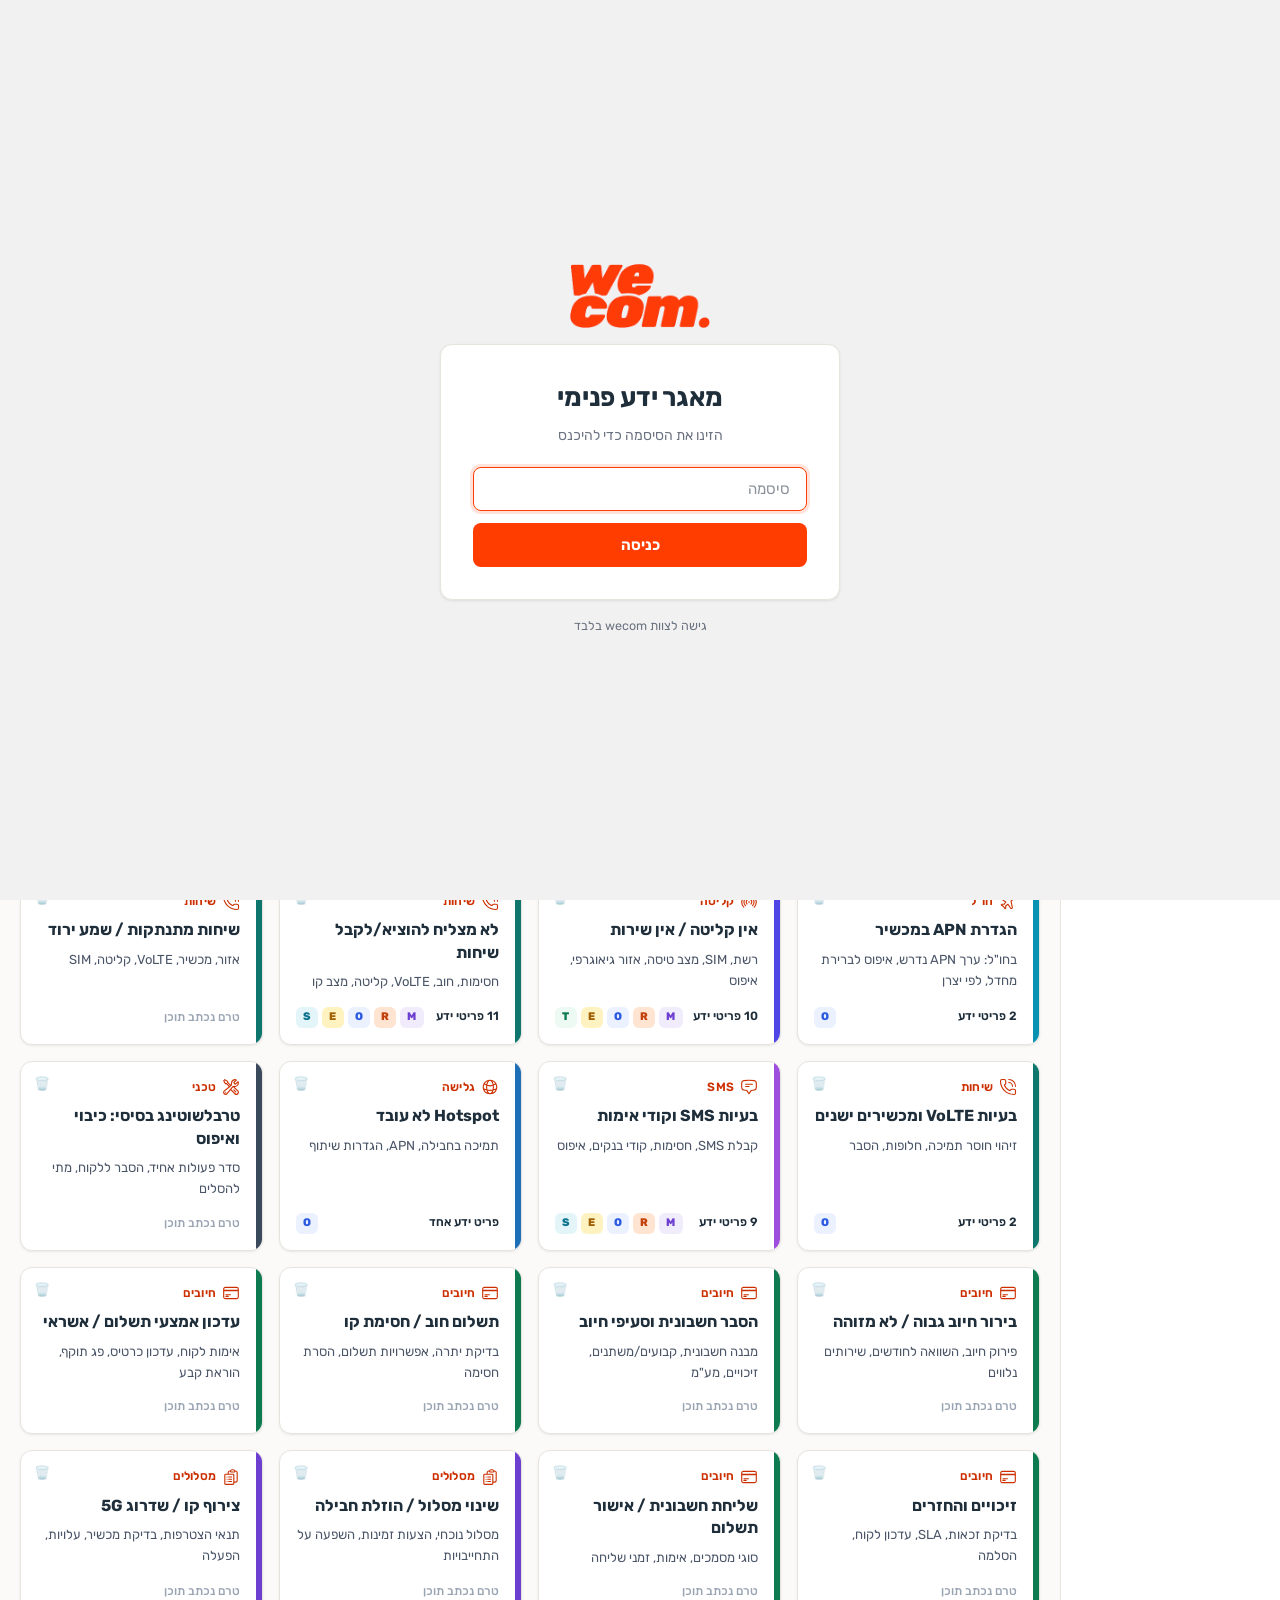
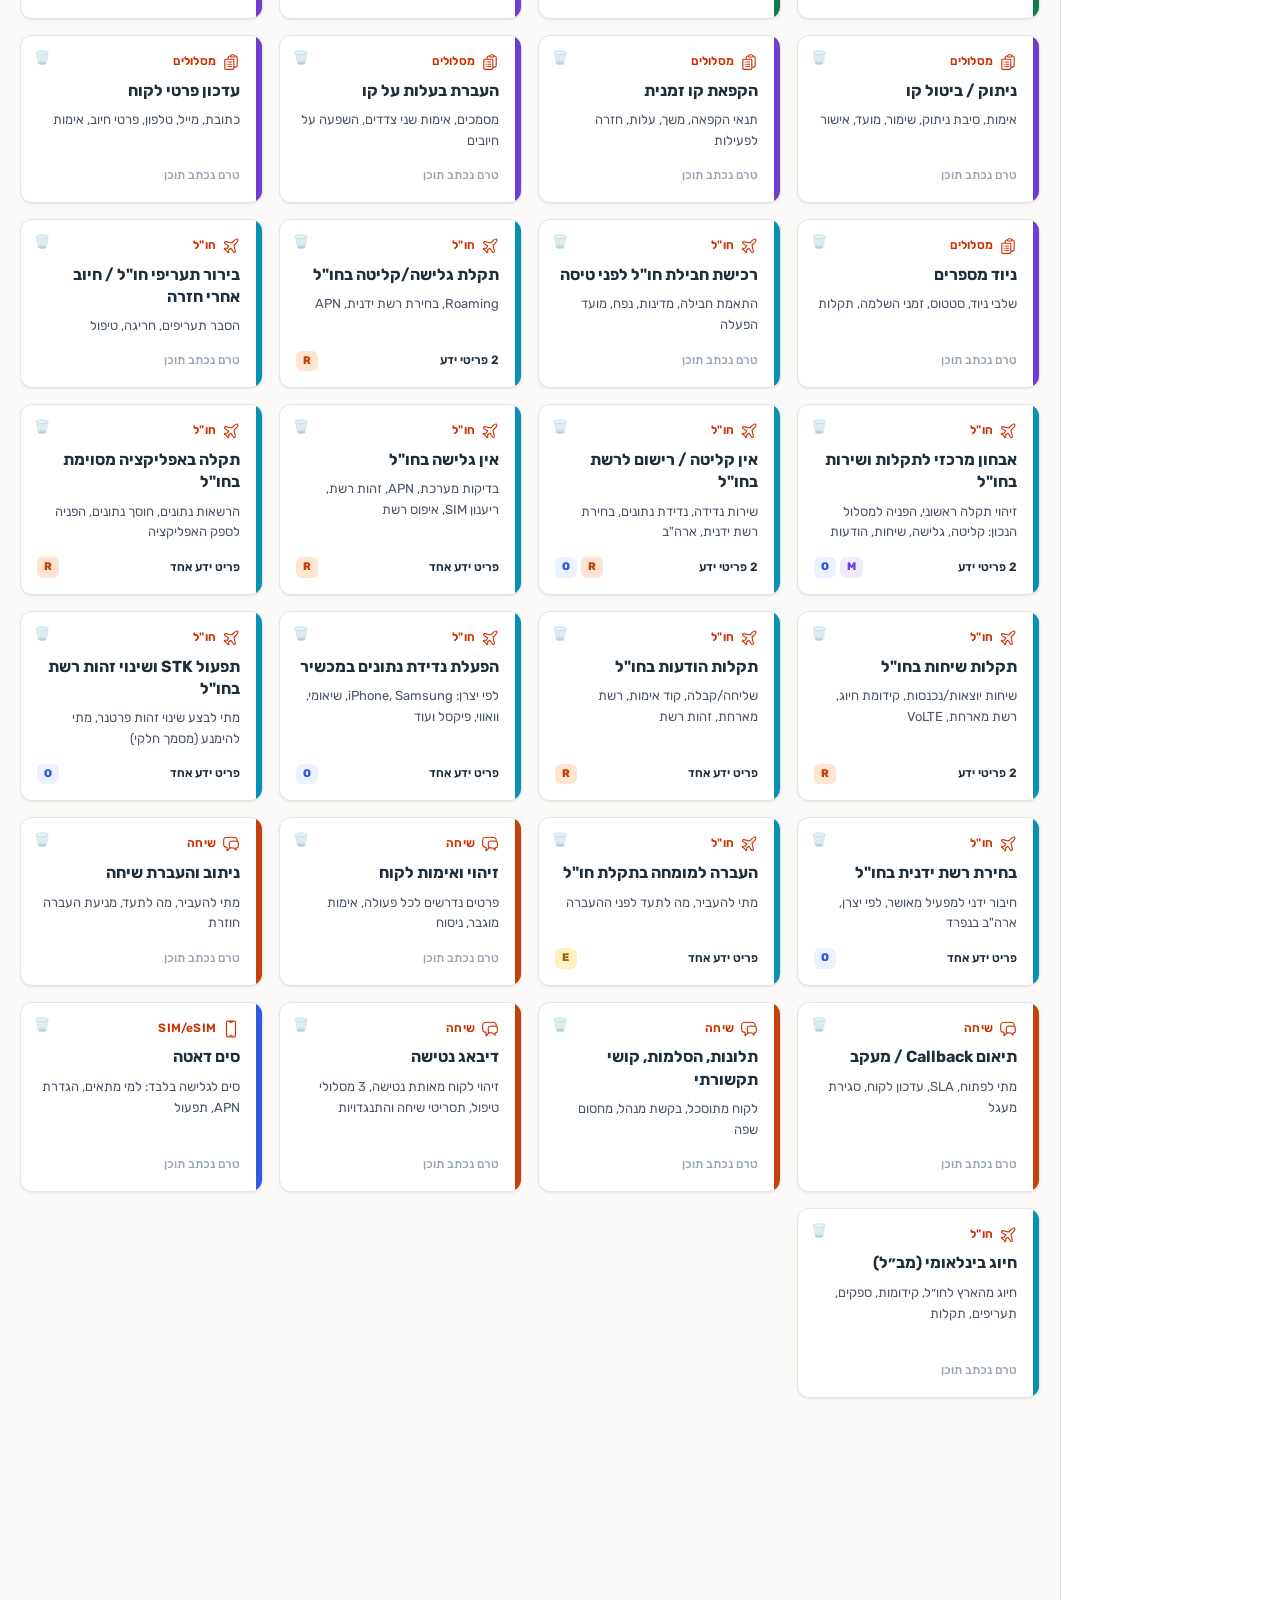
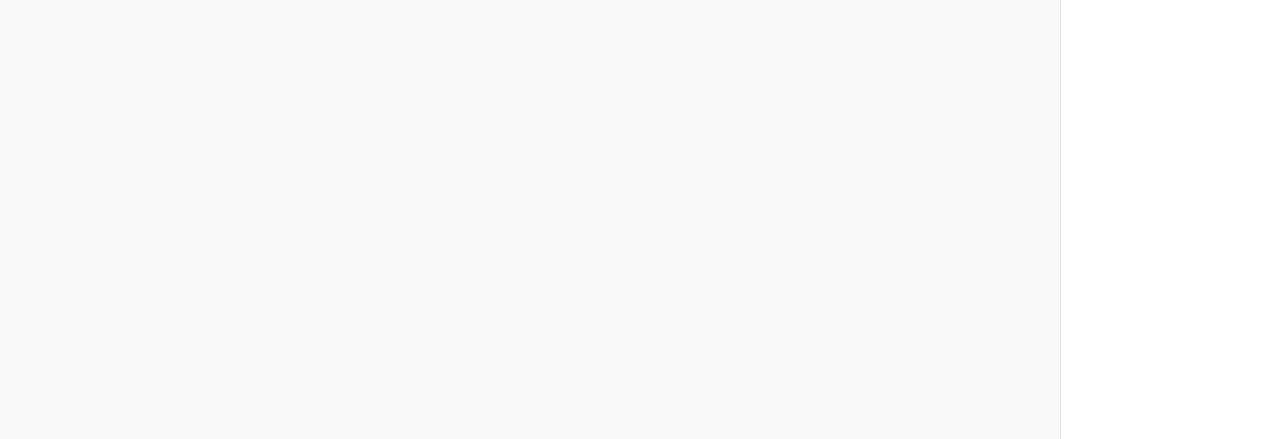
==== commit 4e43f1c7: "Readable addresses on GitHub too The GitHub version kept internal names in the address (#item=kbd_o1" ====
--- a/index.html
+++ b/index.html
@@ -6020,7 +6020,7 @@
 // The plugin sends every address under /kb/ to the same page. Items are found
 // by their code, so changing an English name never breaks an old link, and
 // old #item=… links still work. The GitHub version has no server to answer
-// such addresses and keeps #item=….
+// such addresses, so it uses the same names after # (#item=O-50-sim-activation).
 var NB_ITEM_SLUGS={
   'E-01':'abroad-escalation','E-10':'reception-escalation','E-30':'data-escalation','E-40':'calls-escalation','E-60':'sms-escalation',
   'M-00':'abroad-diagnosis','M-10':'reception-diagnosis','M-30':'data-diagnosis','M-40':'calls-diagnosis','M-60':'sms-diagnosis',
@@ -6104,10 +6104,34 @@
   key=nbDocKeyFromSlug(p[0]);
   return key?'item='+encodeURIComponent(key):'';
 }
+// GitHub (no WordPress paths): the #… part is readable too, with the same names as
+// WordPress — #item=O-56-sim-delivery, #topic=sim-delivery. Inside the app a screen
+// is still named by its key; old #item=kbd_… / #topic=7 links keep working.
+function nbLocToHash(loc){
+  var m=/^(item|topic|review)=(.+)$/.exec(loc||'');
+  if(!m) return loc;
+  var val; try{ val=decodeURIComponent(m[2]); }catch(e){ val=m[2]; }
+  if(m[1]==='topic'){ var t=TOPICS.find(function(x){return String(x.id)===val;}); return 'topic='+(t?encodeURIComponent(nbTopicSlug(t)):m[2]); }
+  var d=window.dynamicDocs&&window.dynamicDocs[val];
+  return m[1]+'='+(d?encodeURIComponent(nbItemSlug(d,val)):m[2]);
+}
+function nbHashToLoc(h){
+  var m=/^(item|topic|review)=(.+)$/.exec(h||'');
+  if(!m) return h;
+  var val; try{ val=decodeURIComponent(m[2]); }catch(e){ val=m[2]; }
+  if(m[1]==='topic'){
+    if(TOPICS.some(function(x){return String(x.id)===val;})) return h;
+    var t=TOPICS.find(function(x){return nbTopicSlug(x)===val;});
+    return t?'topic='+encodeURIComponent(t.id):h;
+  }
+  if((window.dynamicDocs||{})[val]) return h;
+  var k=nbDocKeyFromSlug(val);
+  return k?m[1]+'='+encodeURIComponent(k):h;
+}
 // The screen the address names: the path on WordPress, else (and for old links) the #… part.
 function nbCurrentLoc(){
   var l=nbPathBase()?nbPathToLoc(location.pathname):'';
-  return l||location.hash.replace(/^#/,'');
+  return l||nbHashToLoc(location.hash.replace(/^#/,''));
 }
 var NB_NEWTAB_SVG='<svg width="13" height="13" viewBox="0 0 24 24" fill="none" stroke="currentColor" stroke-width="2.2" stroke-linecap="round" stroke-linejoin="round" aria-hidden="true"><path d="M15 3h6v6"/><path d="M10 14 21 3"/><path d="M18 13v6a2 2 0 0 1-2 2H5a2 2 0 0 1-2-2V8a2 2 0 0 1 2-2h6"/></svg>';
 function nbNewTabIcon(id){
@@ -6149,7 +6173,7 @@
 }
 function nbNavUrl(loc){
   if(nbPathBase()) return nbLocToPath(loc);
-  return loc?'#'+loc:location.pathname+location.search;
+  return loc?'#'+nbLocToHash(loc):location.pathname+location.search;
 }
 function nbSetLocation(loc){
   try{ var s=Object.assign({},nbNavState(),{loc:loc}); history.replaceState(s,'',nbNavUrl(loc)); }catch(e){}
@@ -6398,7 +6422,7 @@
   setTimeout(function(){ window.scrollTo(0,s.scroll||0); },120);
 });
 function nbRestoreLocation(){
-  var loc=nbStartLocation||(nbPathBase()?nbPathToLoc(nbStartPath):'');
+  var loc=(nbStartLocation?nbHashToLoc(nbStartLocation):'')||(nbPathBase()?nbPathToLoc(nbStartPath):'');
   nbStartLocation=''; nbStartPath='';
   if(loc) nbShowLocation(loc,null); else nbUpdateBackLinks();
 }
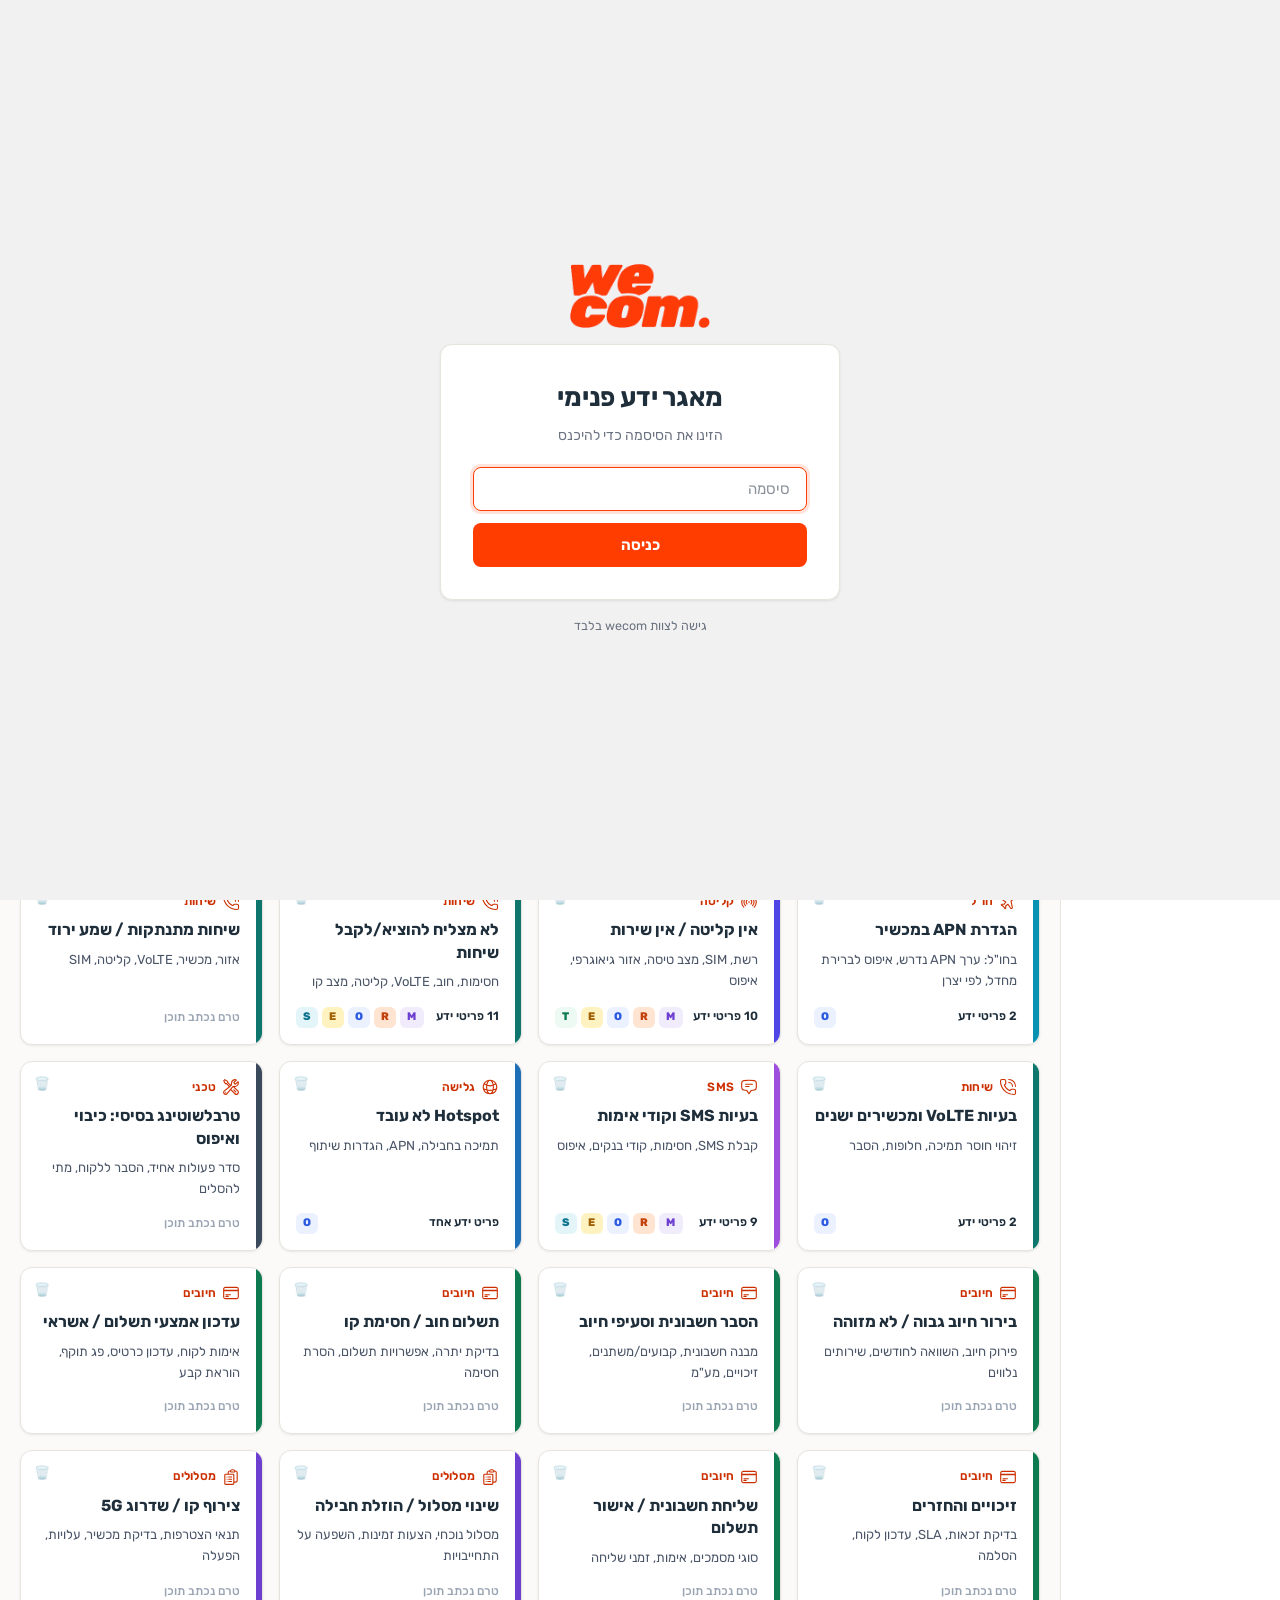
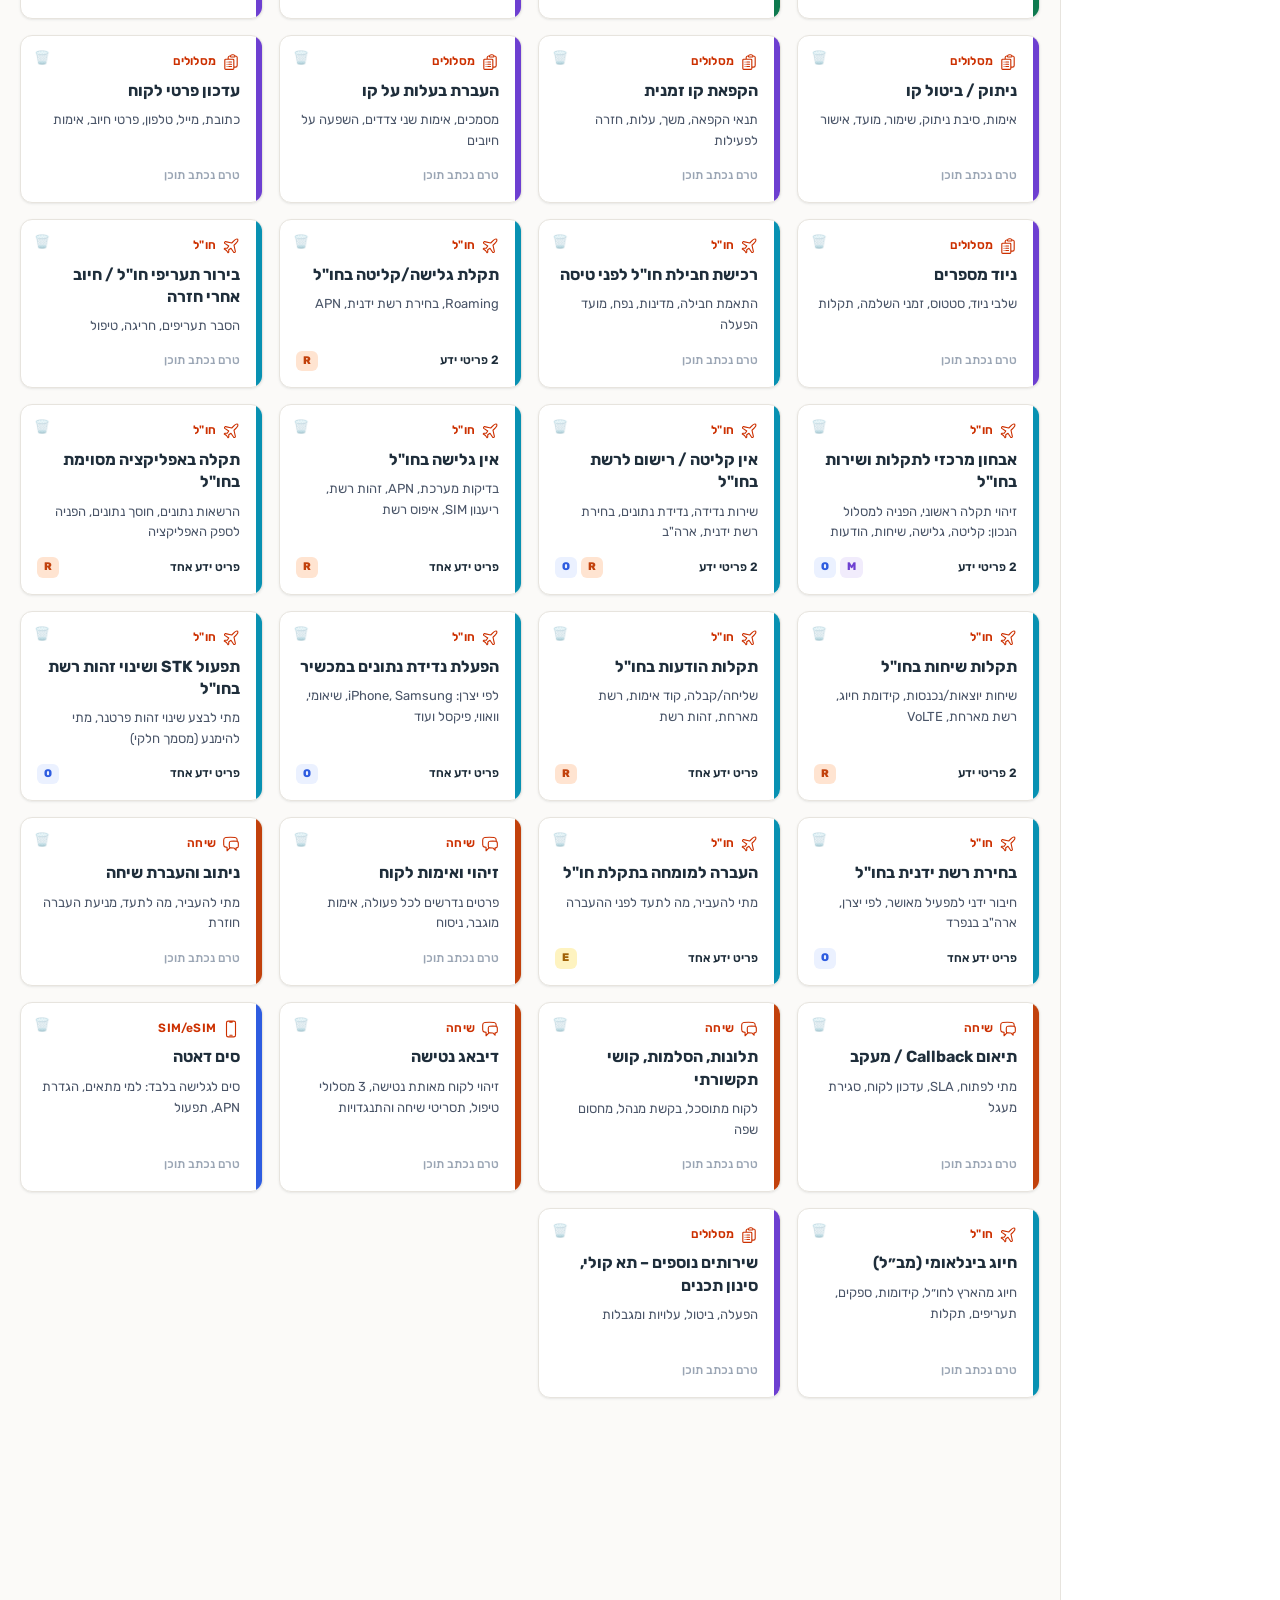
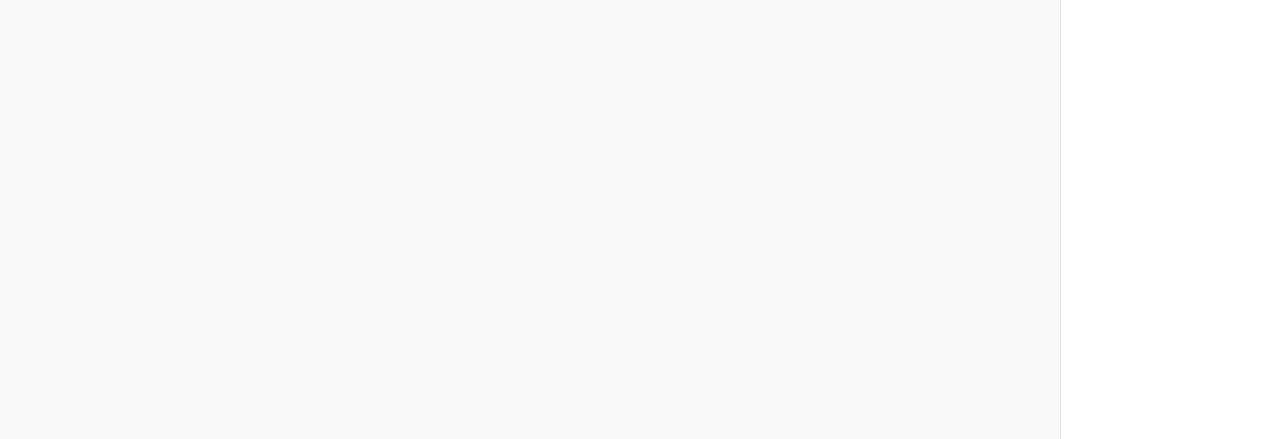
==== commit 14958dd5: "No numbered circles on steps in any item Steps in every item now show a small bullet instead of a bl" ====
--- a/index.html
+++ b/index.html
@@ -908,8 +908,10 @@
 .o-steps{list-style:none;counter-reset:ostep;display:flex;flex-direction:column;gap:6px}
 .o-steps>li{counter-increment:ostep;position:relative;padding:10px 46px 10px 14px;background:var(--bg);border:1px solid var(--border);border-radius:10px;font-size:14px;line-height:1.6}
 .o-steps>li::before{content:counter(ostep);position:absolute;right:12px;top:9px;width:24px;height:24px;border-radius:50%;background:#2E5CE0;color:#fff;font-size:12px;font-weight:700;display:flex;align-items:center;justify-content:center}
-.o-steps.o-plain>li{padding-right:30px}
-.o-steps.o-plain>li::before{content:'';right:13px;top:19px;width:6px;height:6px}
+/* No numbered circles on steps in any item (12.11.2026): every step list shows a small bullet,
+   as sections marked "not numbered" always did. Section titles keep their numbers. */
+.o-steps>li{padding-right:30px}
+.o-steps>li::before{content:'';right:13px;top:19px;width:6px;height:6px}
 /* I – rich text */
 .kv-rich{font-size:14.5px;line-height:1.75;color:var(--text)}
 .kv-rich h2{font-size:19px;font-weight:800;color:var(--navy);margin:18px 0 8px}
@@ -1167,7 +1169,7 @@
 [data-stage]{scroll-margin-top:84px}
 .kb-missing{background:var(--warn-bg)!important;border:1px dashed var(--warn-b)!important;color:var(--warn)!important;border-radius:8px;font-weight:500}
 li.kb-missing{padding:4px 8px;list-style:none;margin-right:-8px}
-.o-steps>li.kb-missing{padding:4px 46px 4px 14px}
+.o-steps>li.kb-missing{padding:4px 30px 4px 14px}
 .o-steps>li.kb-missing::before{top:50%;transform:translateY(-50%);background:var(--warn)}
 /* A code in the text that matches no item: marked for completion, never a fake link */
 .kb-unresolved{border-bottom:1.5px dashed var(--warn-b);color:var(--warn);cursor:help}
@@ -1283,8 +1285,9 @@
 .av-o .o-steps{gap:2px}
 .av-o .o-steps>li{background:none;border:none;border-radius:0;padding:5px 34px 5px 0}
 .av-o .o-steps>li::before{right:4px;top:7px;width:22px;height:22px;font-size:11.5px}
-.av-o .o-steps.o-plain>li{padding-right:20px}
-.av-o .o-steps.o-plain>li::before{right:5px;top:14px;width:5px;height:5px;background:var(--border-strong)}
+/* No numbered circles on the item page either: every step is a small grey bullet. */
+.av-o .o-steps>li{padding-right:20px}
+.av-o .o-steps>li::before{right:5px;top:14px;width:5px;height:5px;background:var(--border-strong)}
 /* The open item's view switch and table of contents, in the sidebar (wide screens) */
 .av-toolbar{flex-direction:column;align-items:stretch}
 @media(min-width:769px){#av-toolbar{display:none}}
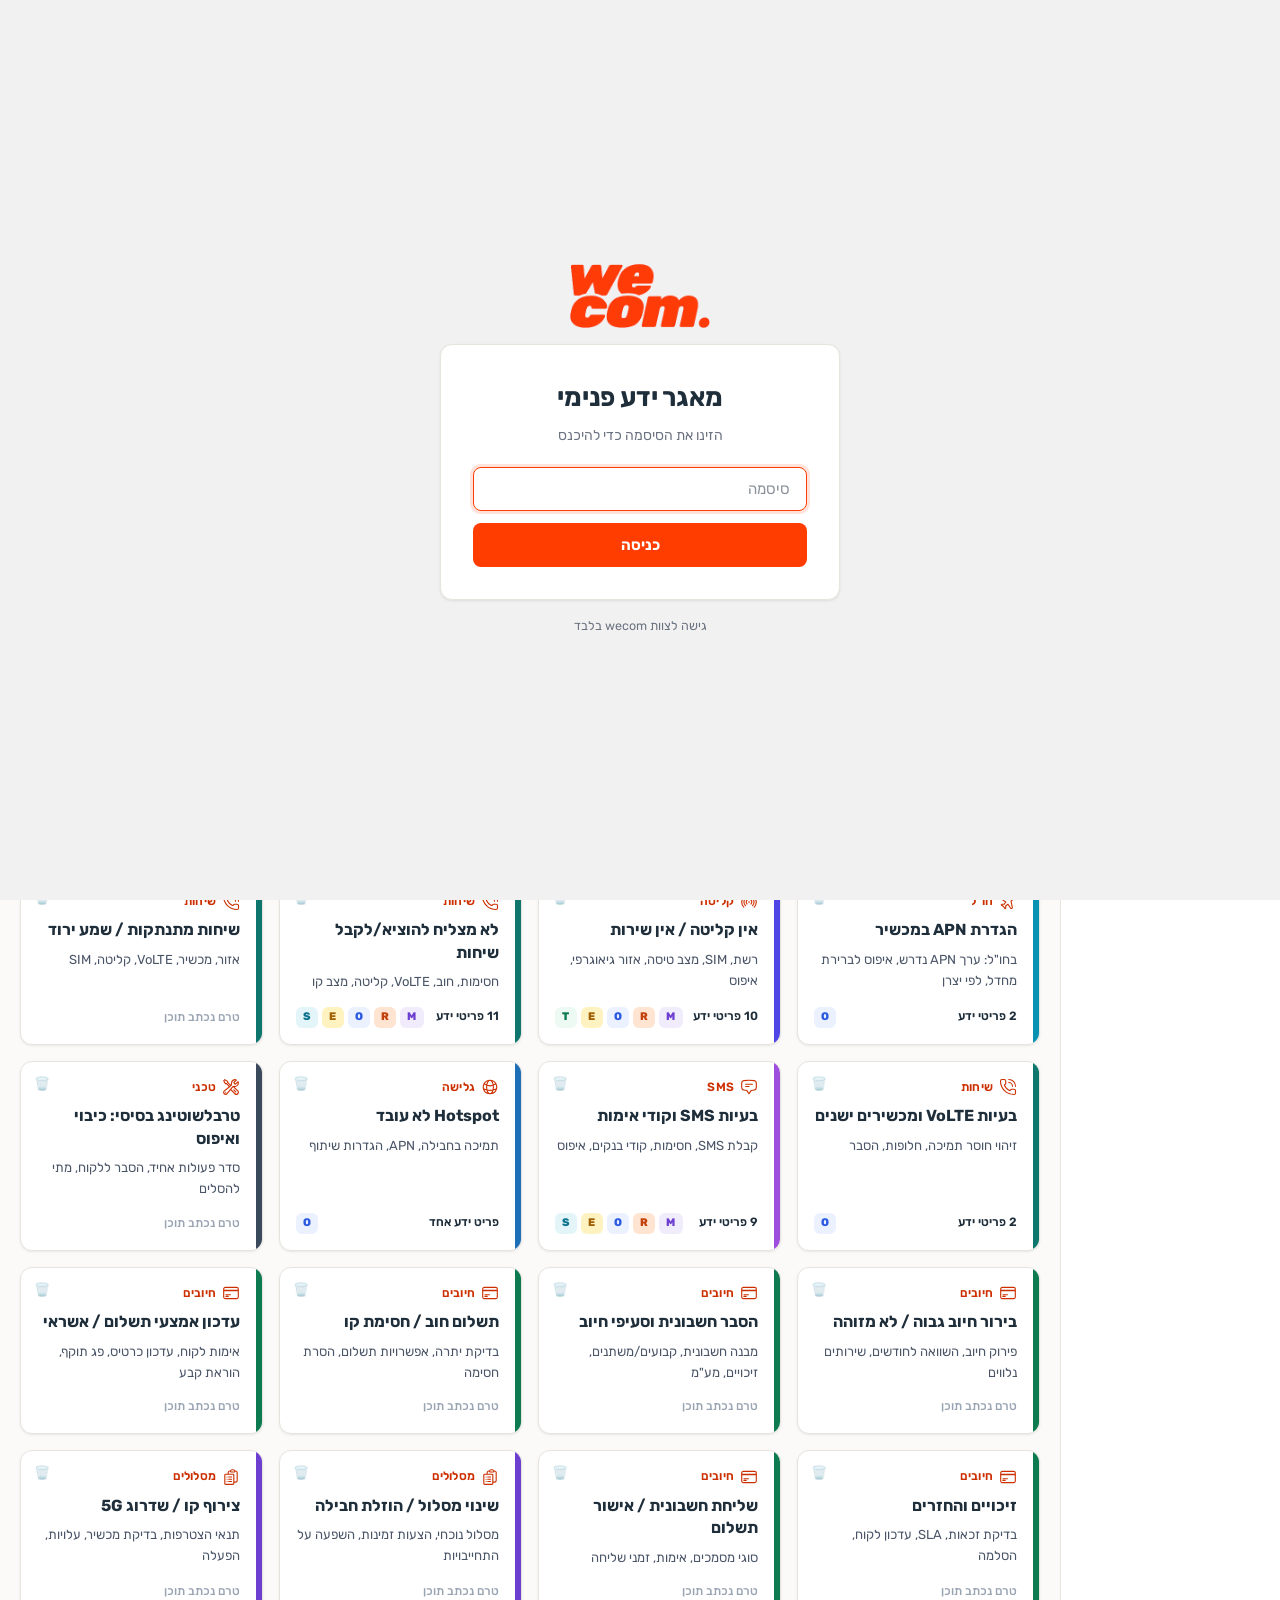
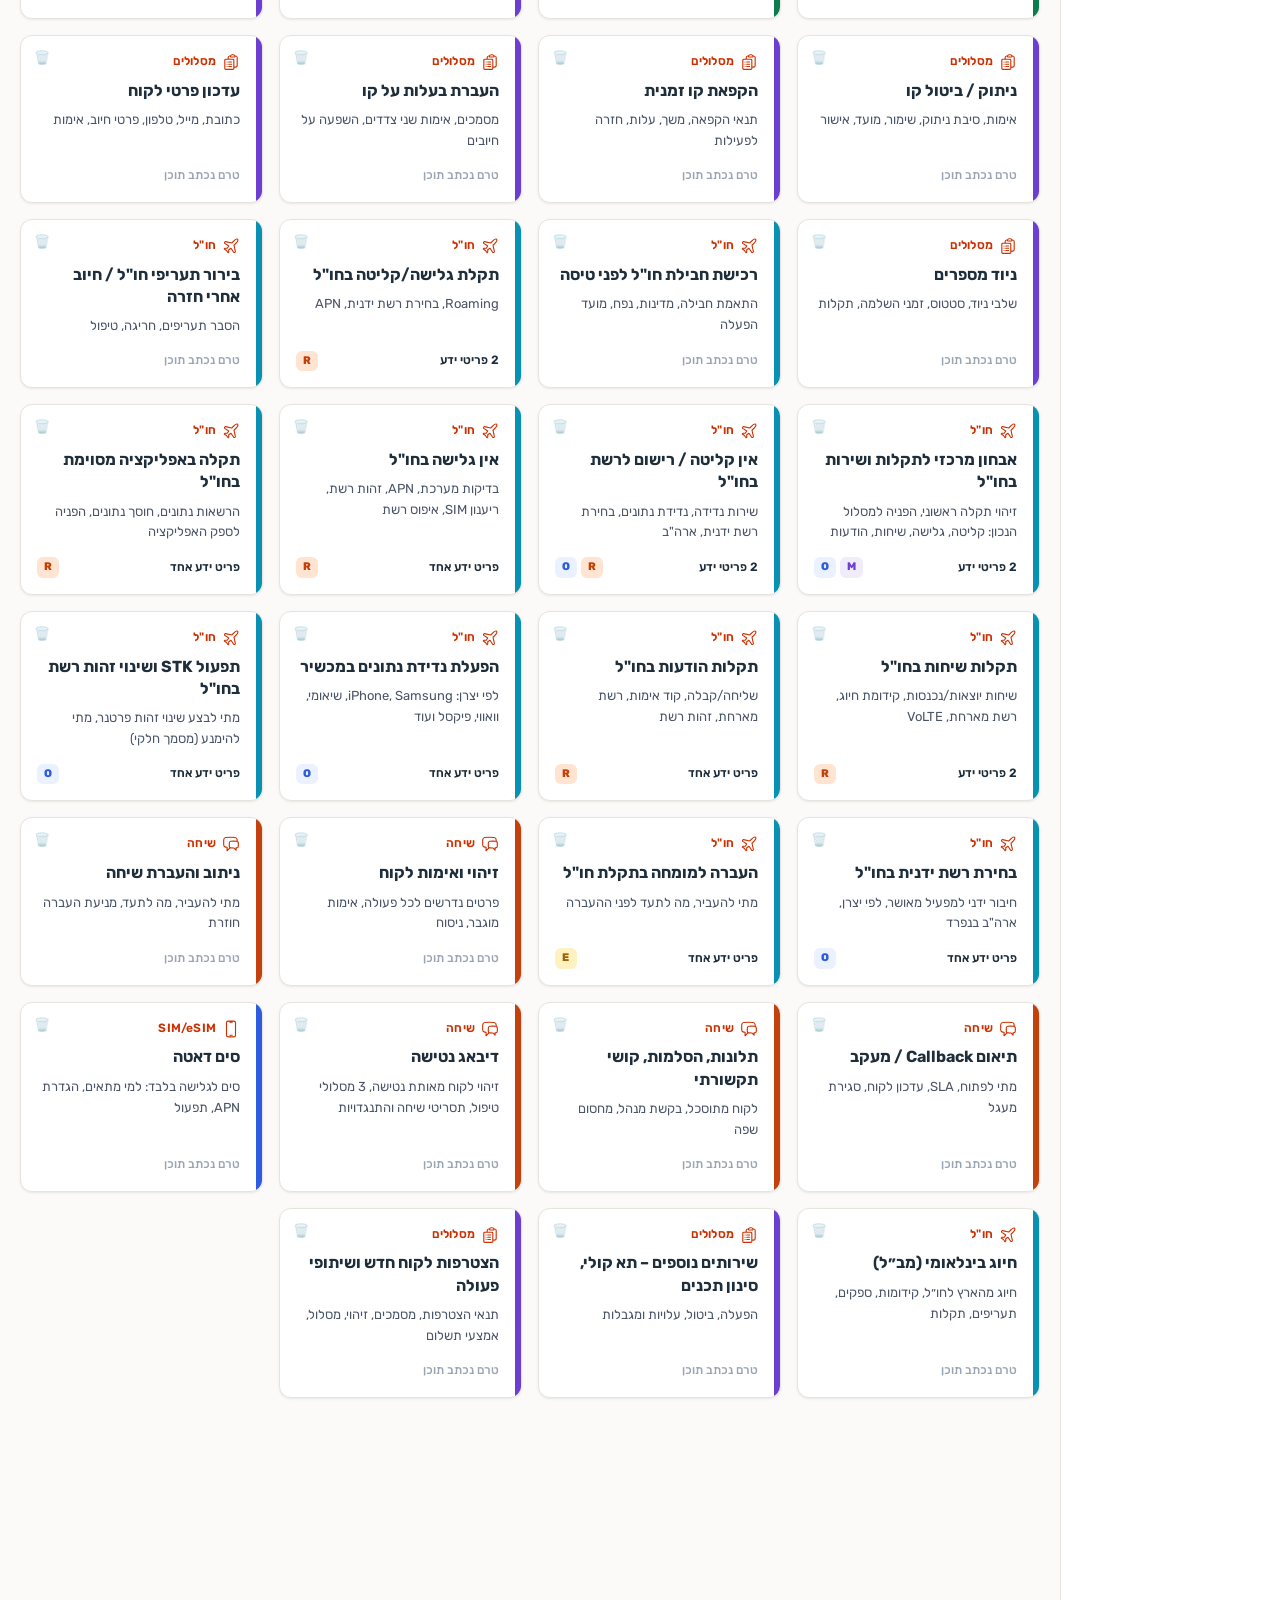
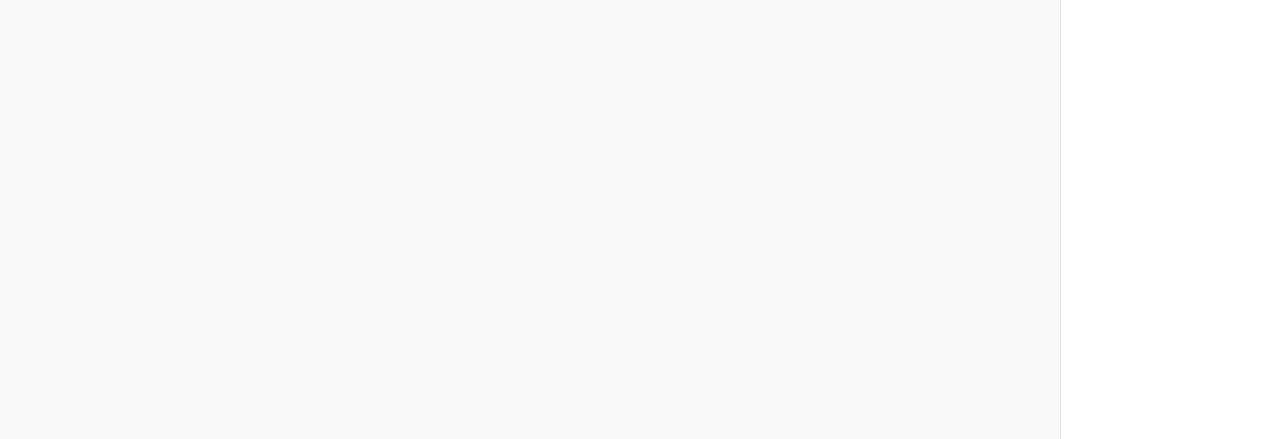
==== commit f33b9c96: "In-app tabs: more breathing room More space between the type tag, the title and the close button, a " ====
--- a/index.html
+++ b/index.html
@@ -1236,16 +1236,19 @@
 /* Tabs inside the app: a strip under the top bar, shown from two tabs on. */
 .nb-tabs{position:sticky;top:52px;z-index:60;margin:-24px -20px 18px;padding:8px 20px 0;background:var(--bg);border-bottom:1px solid var(--border)}
 .nb-tabs[hidden]{display:none}
-.nb-tabs-row{display:flex;gap:4px;overflow-x:auto;overflow-y:hidden;scrollbar-width:thin;margin-bottom:-1px}
-.nb-tab{display:flex;align-items:center;gap:6px;flex:0 1 auto;min-width:0;max-width:250px;padding:7px 6px 7px 10px;background:#E9EDF2;border:1px solid var(--border);border-bottom:none;border-radius:10px 10px 0 0;cursor:pointer;font-size:12.5px;color:var(--text-2);transition:background var(--t)}
-.nb-tab:hover{background:#F4F6F9}
+.nb-tabs-row{display:flex;gap:6px;overflow-x:auto;overflow-y:hidden;scrollbar-width:thin;margin-bottom:-1px}
+/* Roomier tabs (12.11.2026): space between type tag, title and ×; the bar casts a soft shadow so
+   text scrolling under it stays separate. */
+.nb-tabs{padding-top:10px;box-shadow:0 6px 12px -8px rgba(31,46,59,.18)}
+.nb-tab{display:flex;align-items:center;gap:8px;flex:0 1 auto;min-width:0;max-width:270px;padding:8px 8px 8px 12px;background:#ECECEC;border:1px solid var(--border);border-bottom:none;border-radius:10px 10px 0 0;cursor:pointer;font-size:12.5px;line-height:1.4;color:var(--text-2);transition:background var(--t)}
+.nb-tab:hover{background:#F4F4F4}
 .nb-tab.active{background:#fff;color:var(--navy);box-shadow:inset 0 3px 0 var(--red);border-bottom:1px solid #fff}
 .nb-tab:focus-visible{outline:2px solid #1D45B4;outline-offset:-2px}
 .nb-tab-text{overflow:hidden;text-overflow:ellipsis;white-space:nowrap;min-width:0}
 .nb-tab.active .nb-tab-text{font-weight:600}
-.nb-tab-kind{flex-shrink:0;width:18px;height:18px;border-radius:5px;color:#fff;font-size:10.5px;font-weight:700;display:inline-flex;align-items:center;justify-content:center}
+.nb-tab-kind{flex-shrink:0;width:20px;height:20px;border-radius:6px;color:#fff;font-size:10.5px;font-weight:700;display:inline-flex;align-items:center;justify-content:center}
 .nb-tab-kind.home{background:var(--navy);font-size:12px}
-.nb-tab-x{flex-shrink:0;width:20px;height:20px;border:none;background:transparent;border-radius:5px;color:var(--muted);font-size:16px;line-height:1;cursor:pointer;display:inline-flex;align-items:center;justify-content:center;font-family:inherit}
+.nb-tab-x{flex-shrink:0;width:22px;height:22px;margin-inline-start:2px;border:none;background:transparent;border-radius:5px;color:var(--muted);font-size:16px;line-height:1;cursor:pointer;display:inline-flex;align-items:center;justify-content:center;font-family:inherit}
 .nb-tab-x:hover,.nb-tab-x:focus-visible{background:#DDE3EA;color:var(--navy);outline:none}
 @keyframes nbTabFlash{0%,100%{background:#E9EDF2}35%{background:#FFE3D6}}
 .nb-tab-flash:not(.active){animation:nbTabFlash .9s ease 2}
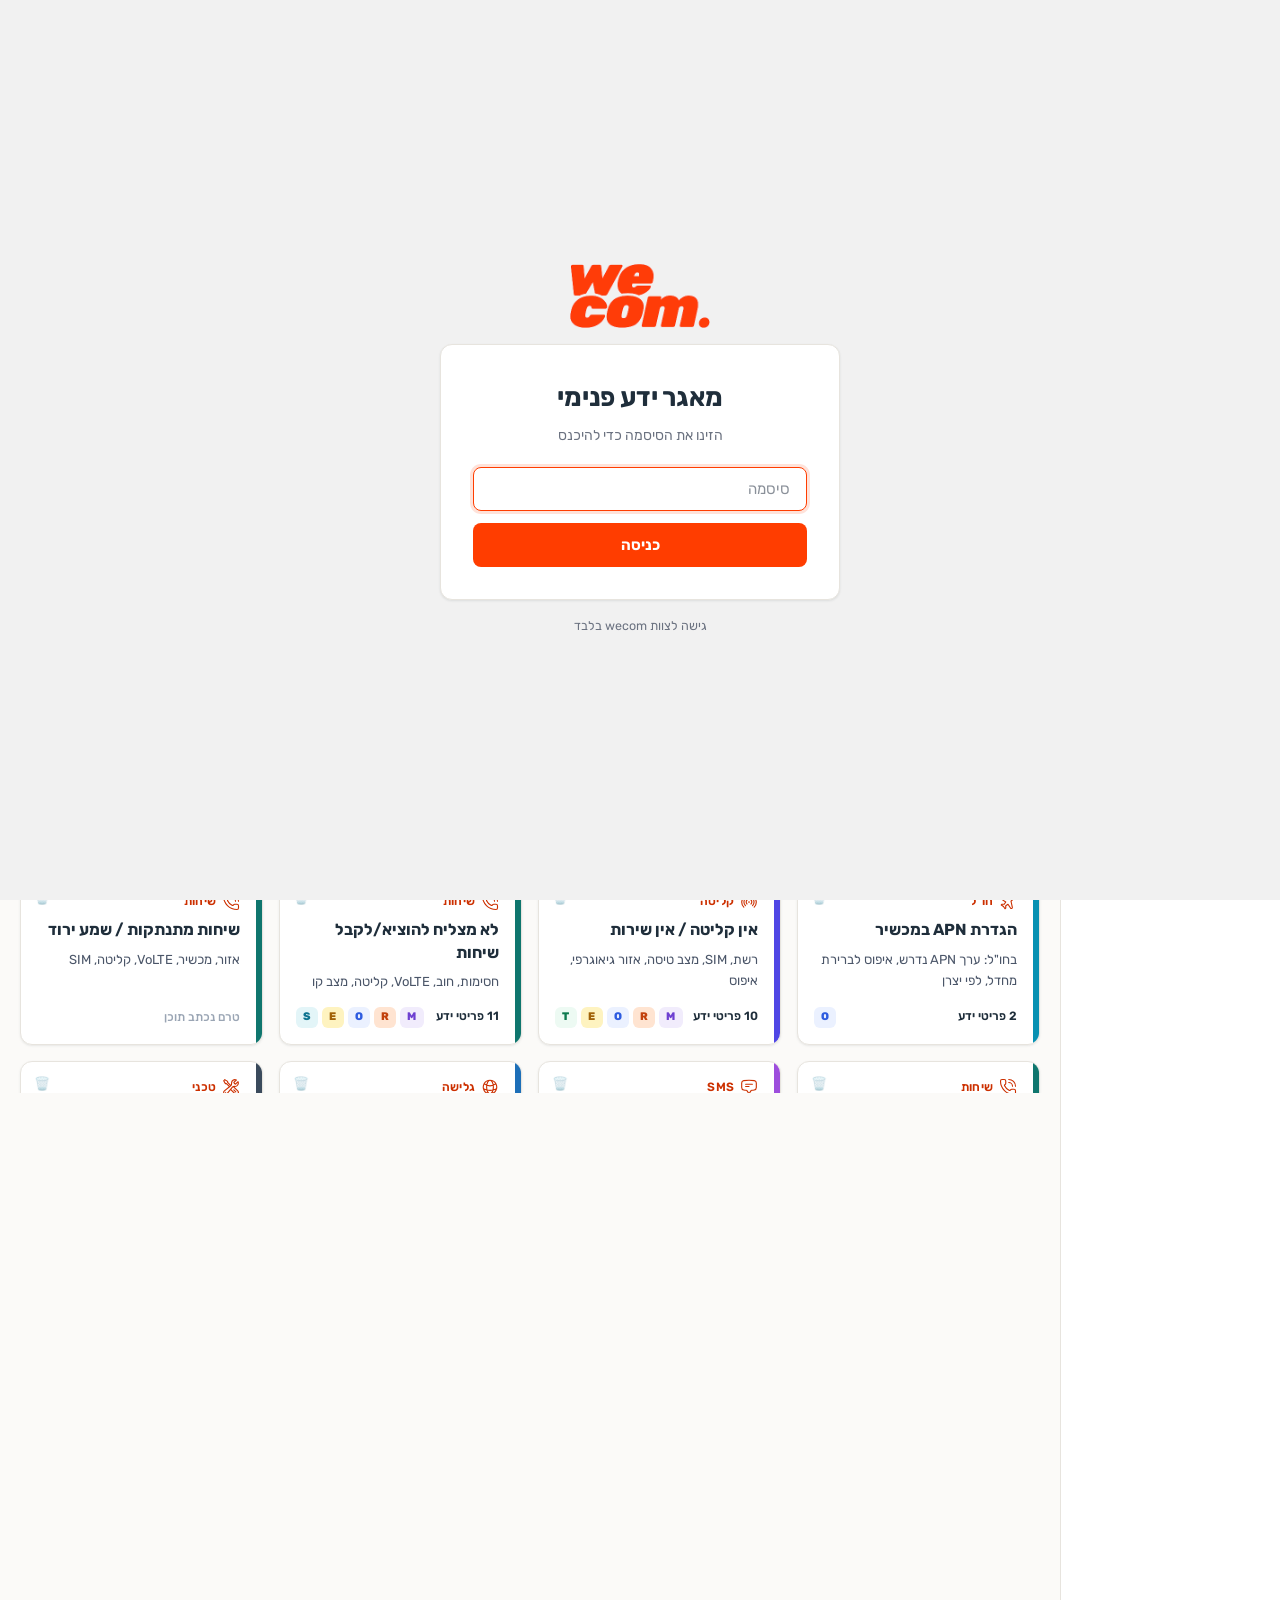
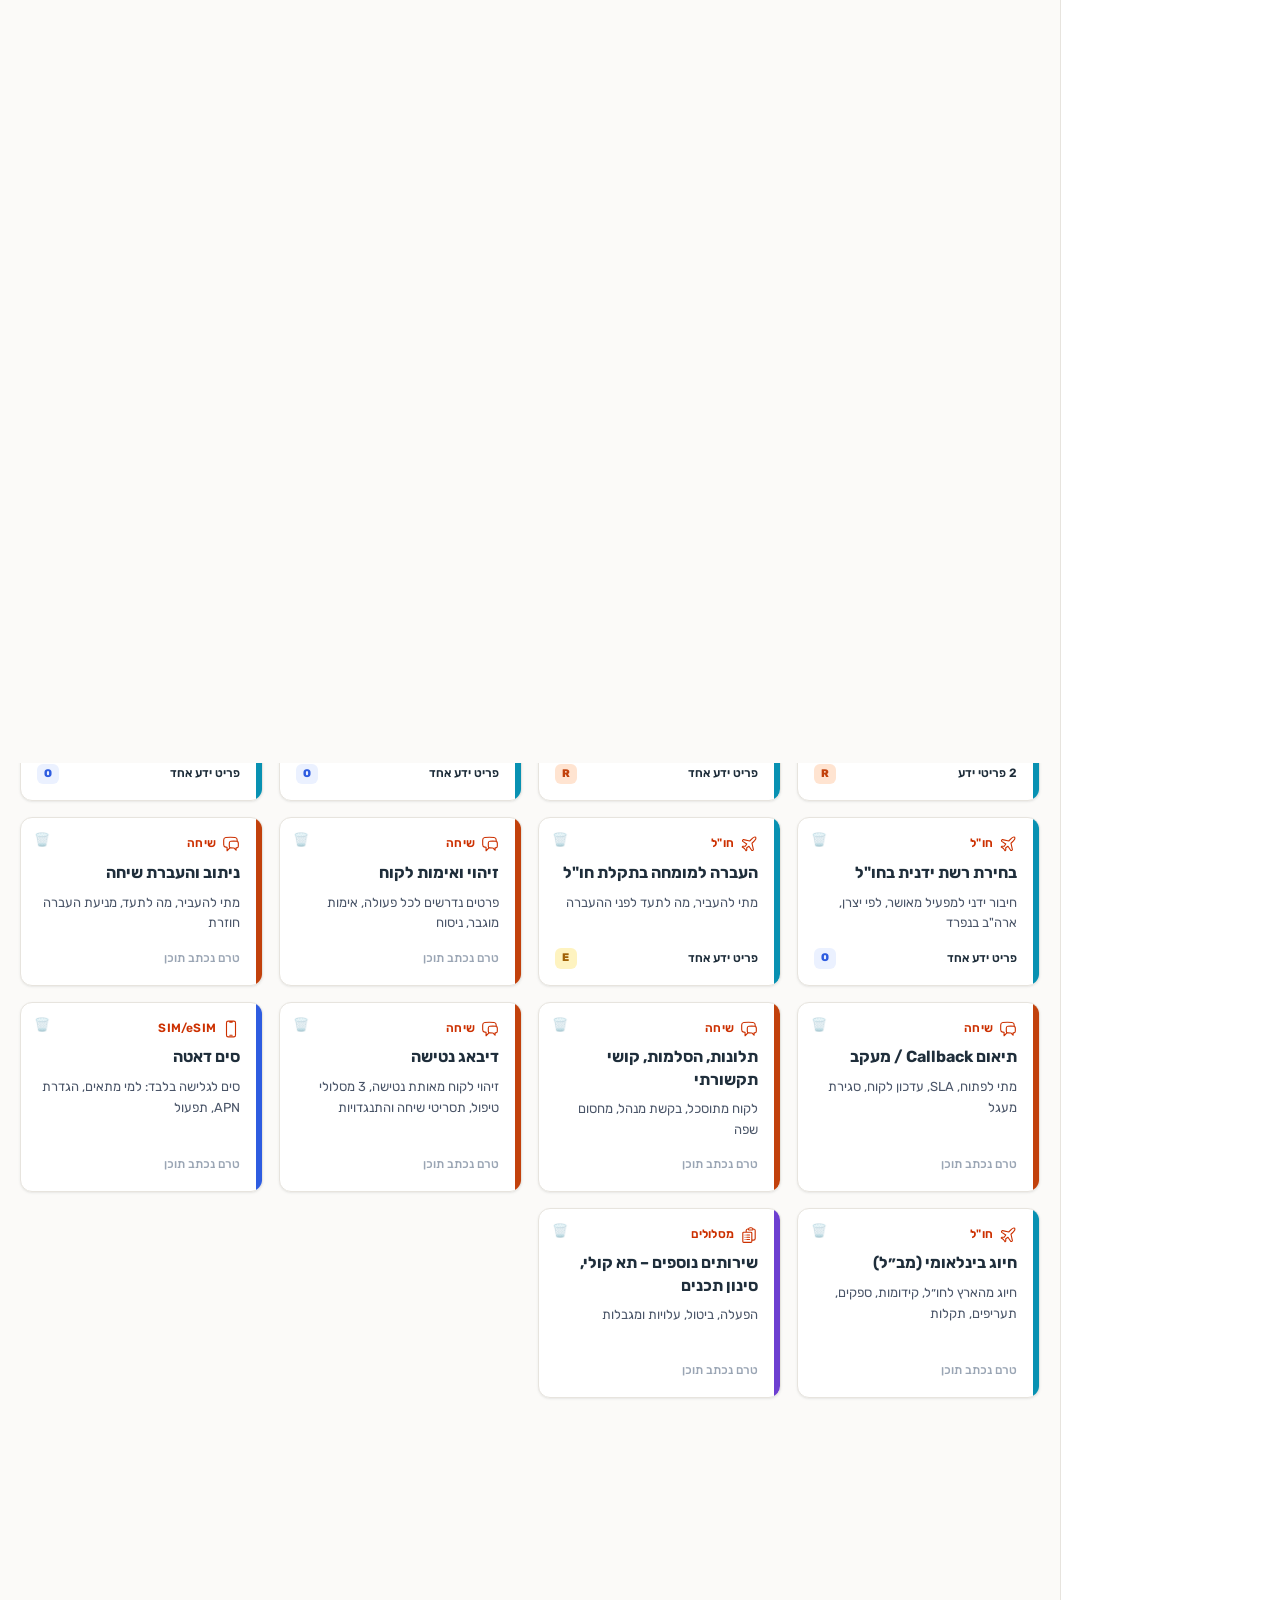
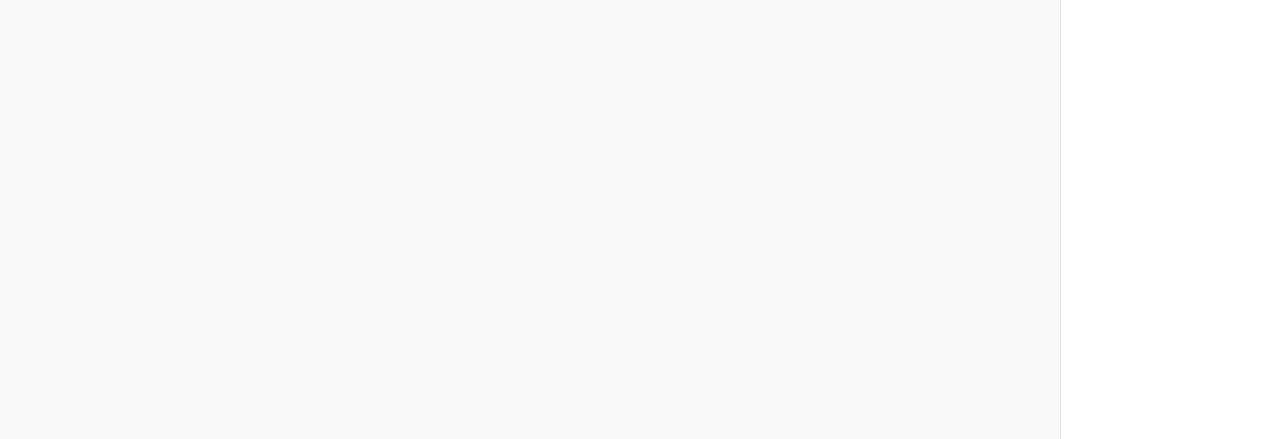
==== commit 0c458bdd: "Steps with a link box: bullet lines up with the text A step with an item box beside it centred its t" ====
--- a/index.html
+++ b/index.html
@@ -1291,6 +1291,11 @@
 /* No numbered circles on the item page either: every step is a small grey bullet. */
 .av-o .o-steps>li{padding-right:20px}
 .av-o .o-steps>li::before{right:5px;top:14px;width:5px;height:5px;background:var(--border-strong)}
+/* A step with a link box beside it: text and bullet start level with the box's middle,
+   so the bullet stays on the text's first line (the row used to centre the text, not the bullet). */
+.av-o .o-steps .av-ref-row{align-items:start}
+.av-o .o-steps .av-ref-text{padding-top:12px}
+.av-o .o-steps>li:has(.av-ref-row)::before{top:26px}
 /* The open item's view switch and table of contents, in the sidebar (wide screens) */
 .av-toolbar{flex-direction:column;align-items:stretch}
 @media(min-width:769px){#av-toolbar{display:none}}
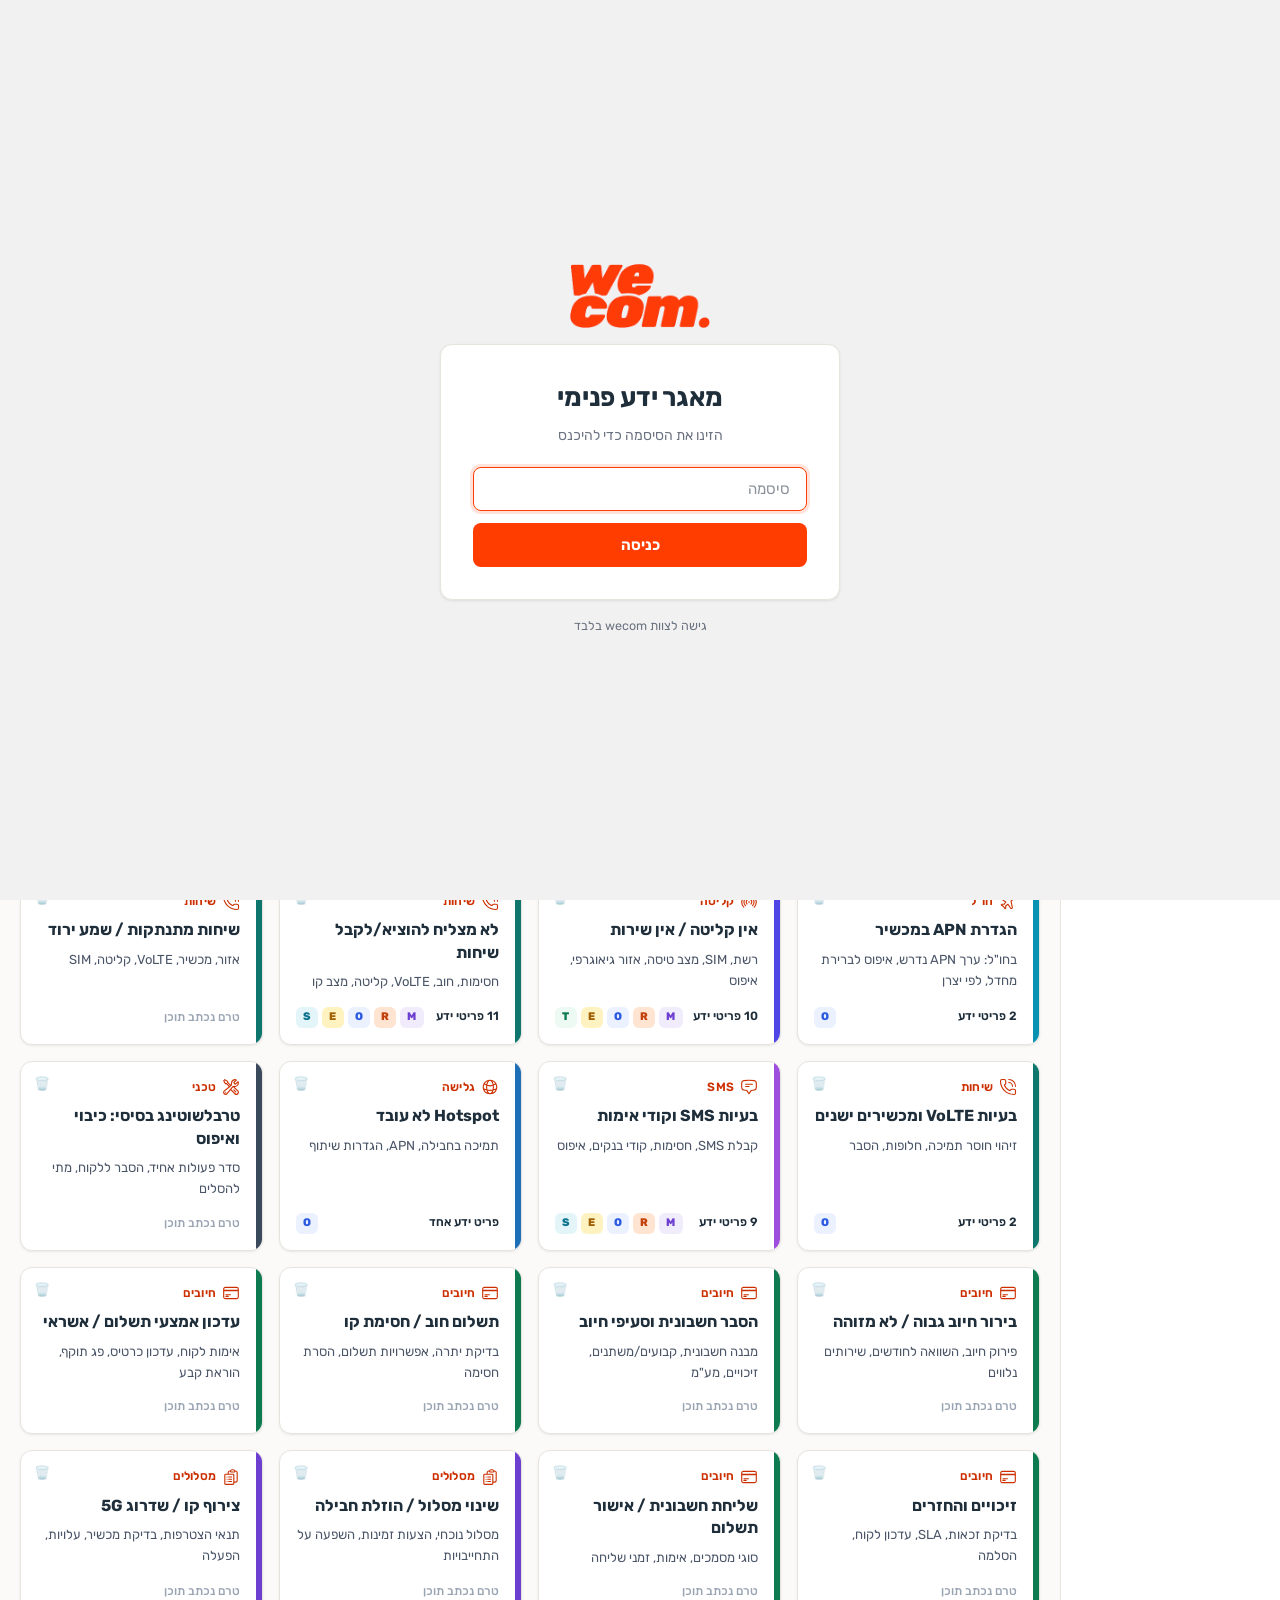
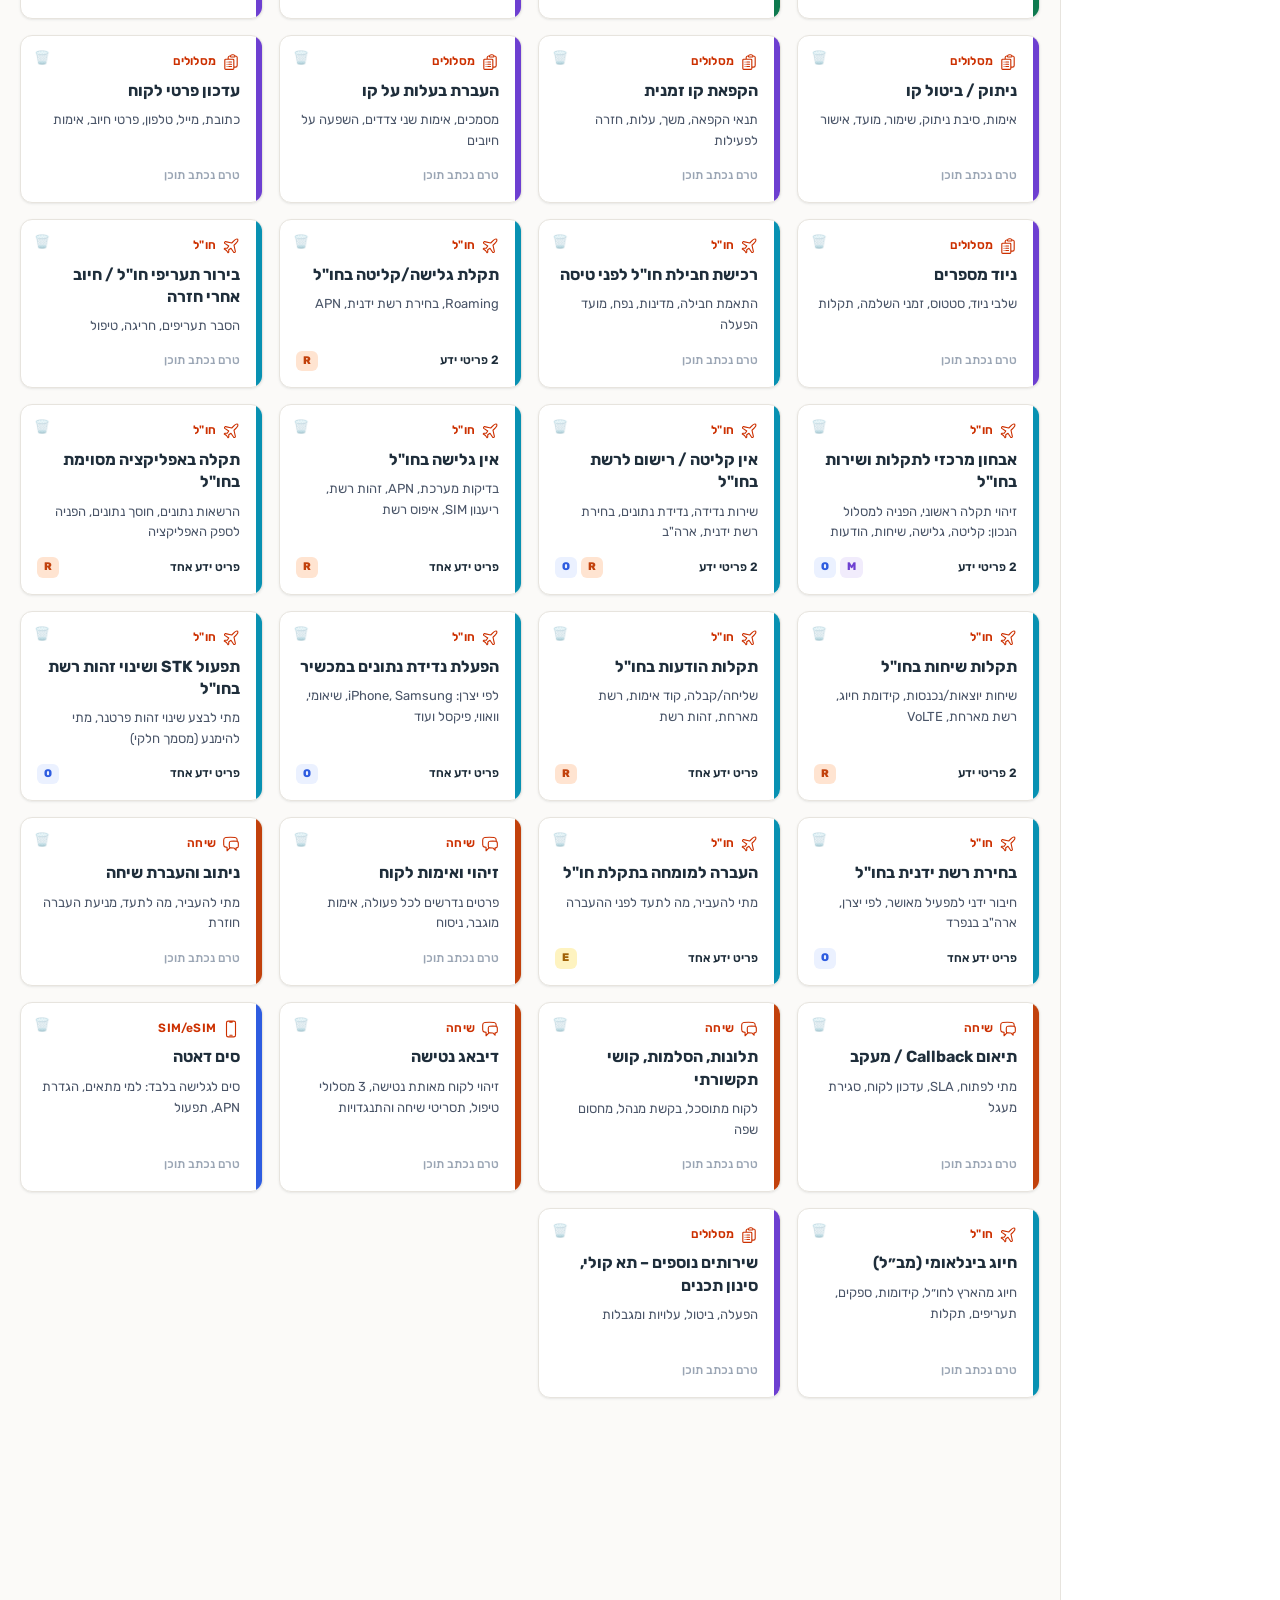
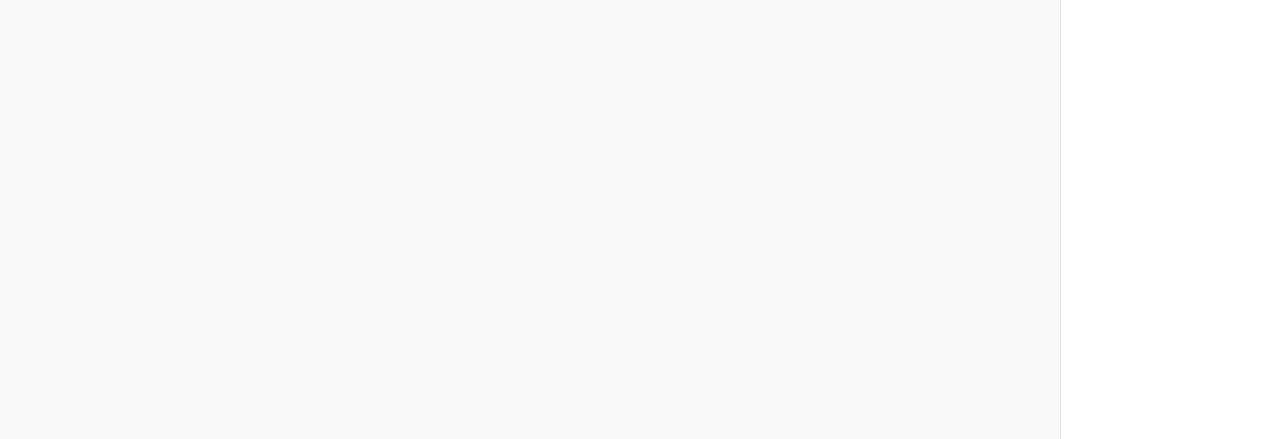
==== commit f44a6b15: "Homepage filters: the three "הכל" buttons line up exactly The category row kept its own 8px spacing " ====
--- a/index.html
+++ b/index.html
@@ -6572,7 +6572,7 @@
   <div class="page-header"><div class="page-title"><svg width="20" height="20" viewBox="0 0 24 24" fill="none" stroke="currentColor" stroke-width="2" stroke-linecap="round" stroke-linejoin="round" style="display:inline-block;vertical-align:-4px;margin-left:6px"><path d="M12 7v14"/><path d="M3 18a1 1 0 0 1-1-1V4a1 1 0 0 1 1-1h5a4 4 0 0 1 4 4 4 4 0 0 1 4-4h5a1 1 0 0 1 1 1v13a1 1 0 0 1-1 1h-6a3 3 0 0 0-3 3 3 3 0 0 0-3-3z"/></svg>ספריית ידע –   <span id="lib-count">140</span> פריטי ידע</div><div class="page-sub">עולם תוכן ← נושא ← פריטי ידע | לחצו על נושא כדי לראות את כל פריטי הידע שבו</div></div>
   <div class="lib-filter-row" id="lib-worlds"></div>
   <div class="lib-filter-row" id="lib-kinds"></div>
-  <div style="display:flex;gap:8px;flex-wrap:wrap;align-items:center;margin-bottom:20px" id="lib-filters">
+  <div style="display:flex;gap:4px;flex-wrap:wrap;align-items:center;margin-bottom:20px" id="lib-filters">
     <span class="filter-label">קטגוריות</span>
     <button class="filter-btn active" data-cat="all" onclick="filterLibrary('all',this)">הכל</button>
     <button class="filter-btn" data-cat="sim" onclick="filterLibrary('sim',this)">SIM/eSIM</button>
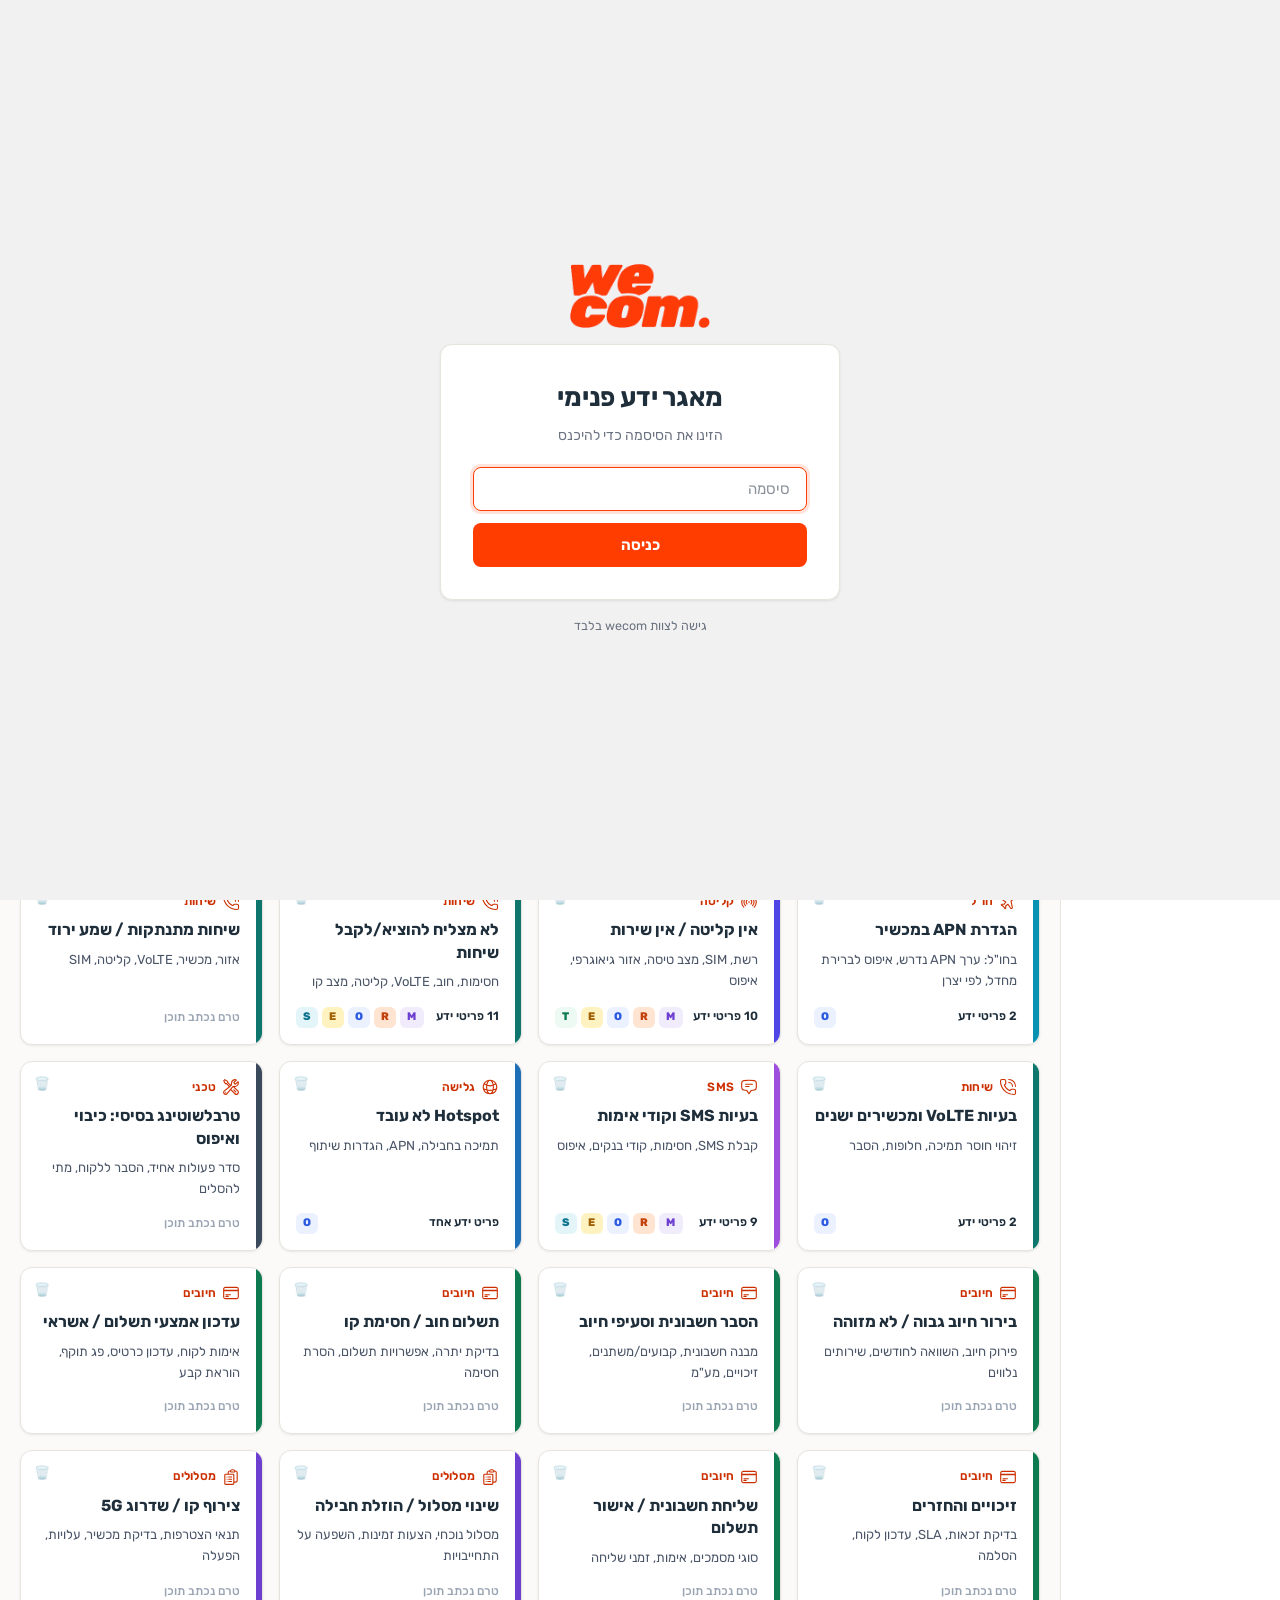
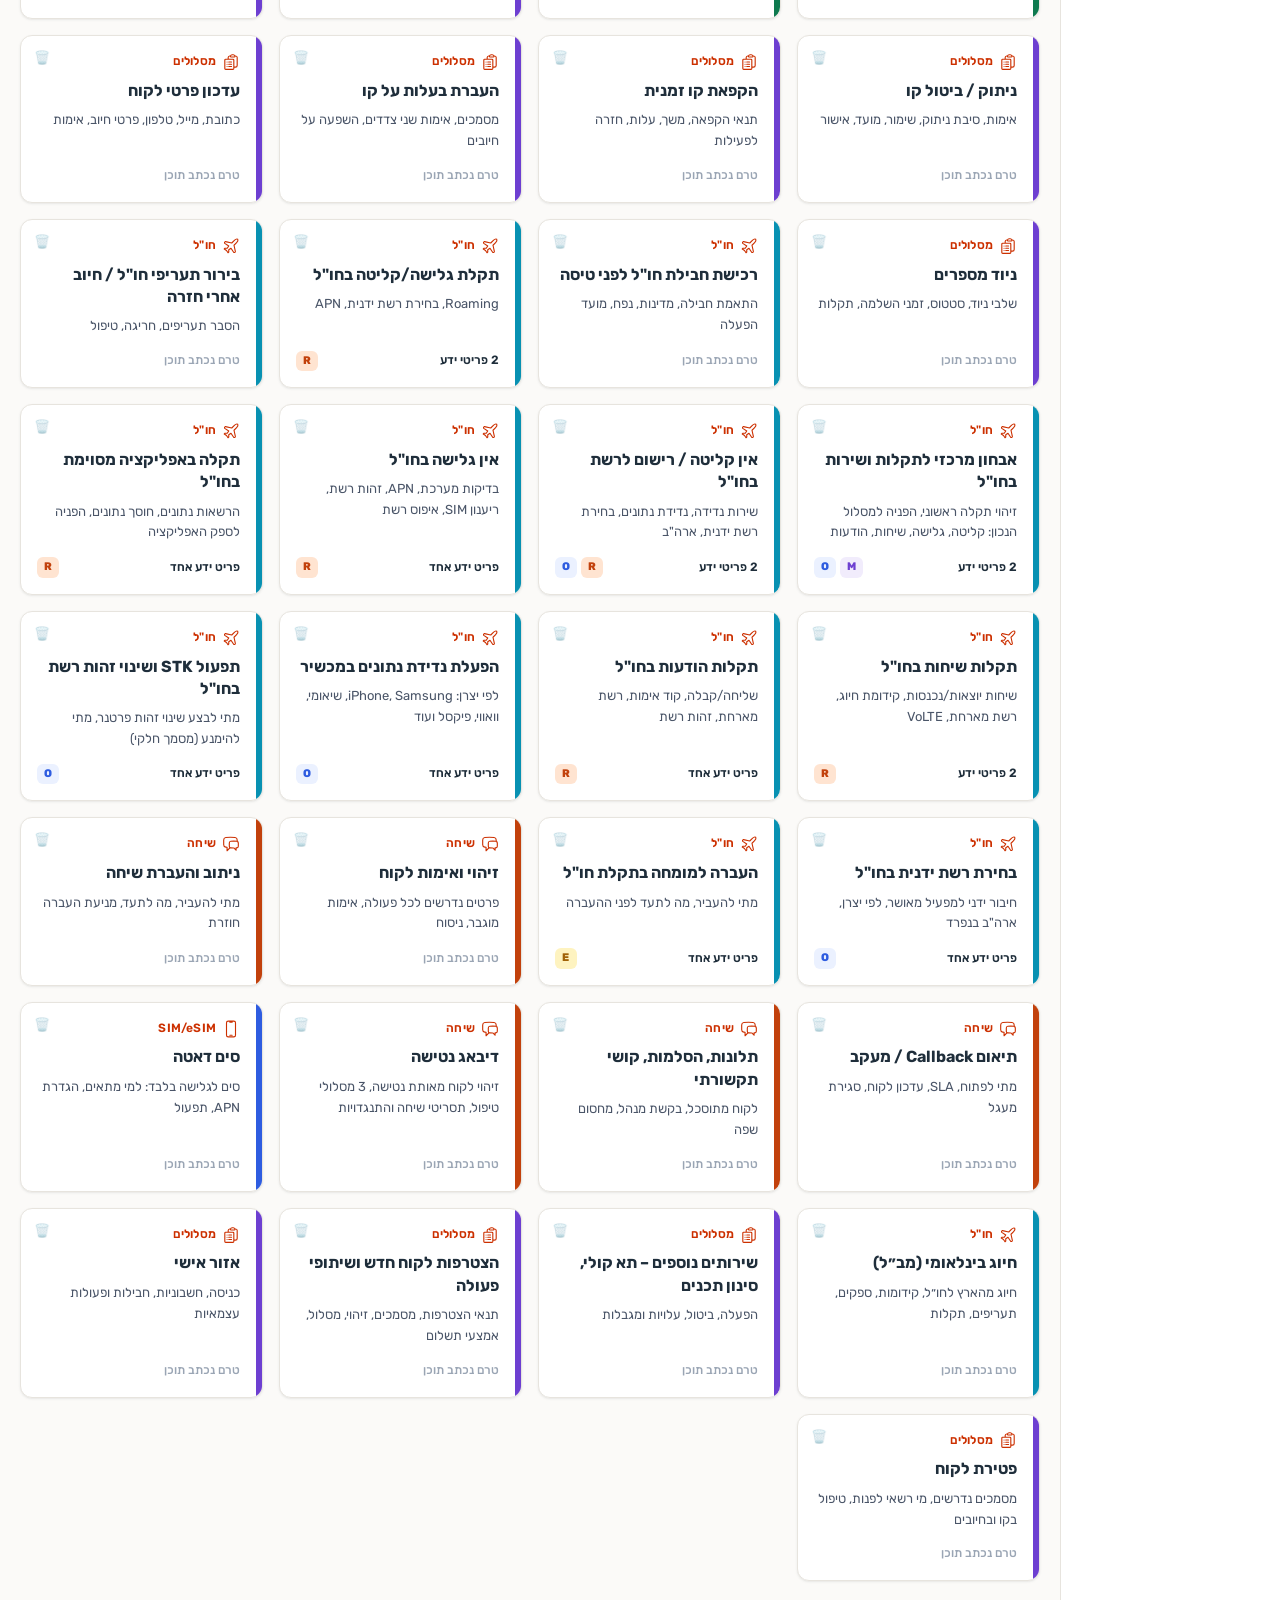
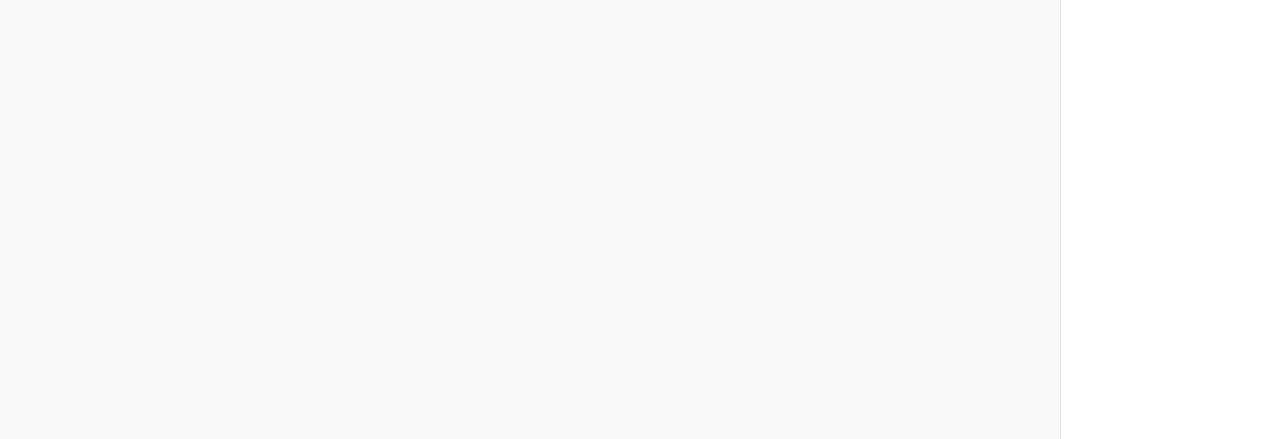
==== commit 42c67364: "Homepage filters: smaller gap after the row labels The label column was 80px for labels of about 49p" ====
--- a/index.html
+++ b/index.html
@@ -1439,7 +1439,7 @@
 .kind-dot{display:inline-flex;align-items:center;justify-content:center;min-width:20px;height:20px;padding:0 5px;border-radius:6px;font-size:11px;font-weight:700;margin-left:6px}
 /* Filters: one label width so the "הכל" buttons line up; quiet buttons, grey when selected */
 .lib-filter-row,#lib-filters{gap:4px}
-.filter-label{width:80px;flex-shrink:0;margin-left:8px;font-size:12px;font-weight:600;color:var(--navy);letter-spacing:0}
+.filter-label{width:52px;flex-shrink:0;margin-left:6px;font-size:12px;font-weight:600;color:var(--navy);letter-spacing:0}
 .filter-btn,.filter-btn.kind-btn{background:transparent;border:1.5px solid transparent;box-shadow:none;border-radius:8px;padding:5px 12px;font-weight:500;color:var(--navy)}
 .filter-btn:hover{background:#ECECEC;border-color:transparent;color:var(--navy);box-shadow:none}
 .filter-btn.active,.filter-btn.kind-btn.active{background:#E4E4E4;border-color:transparent;color:var(--navy);font-weight:600;box-shadow:none}
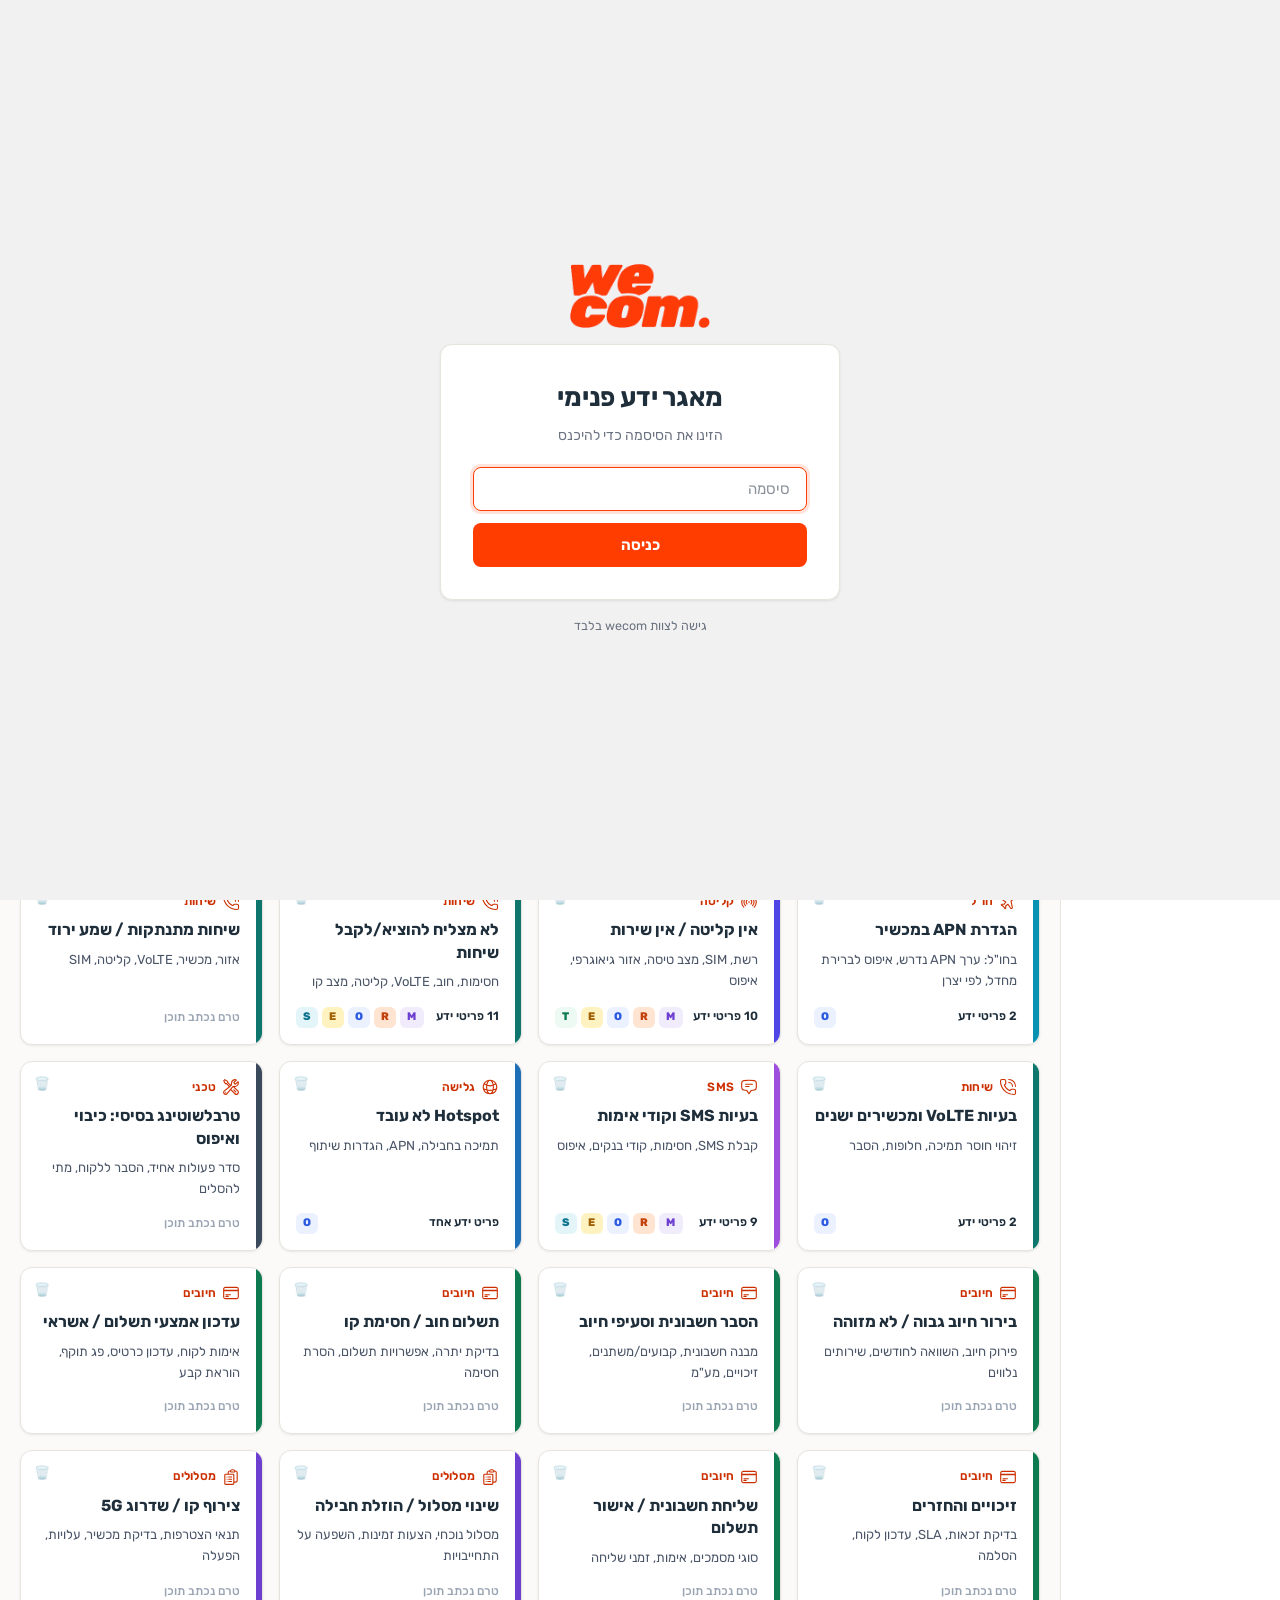
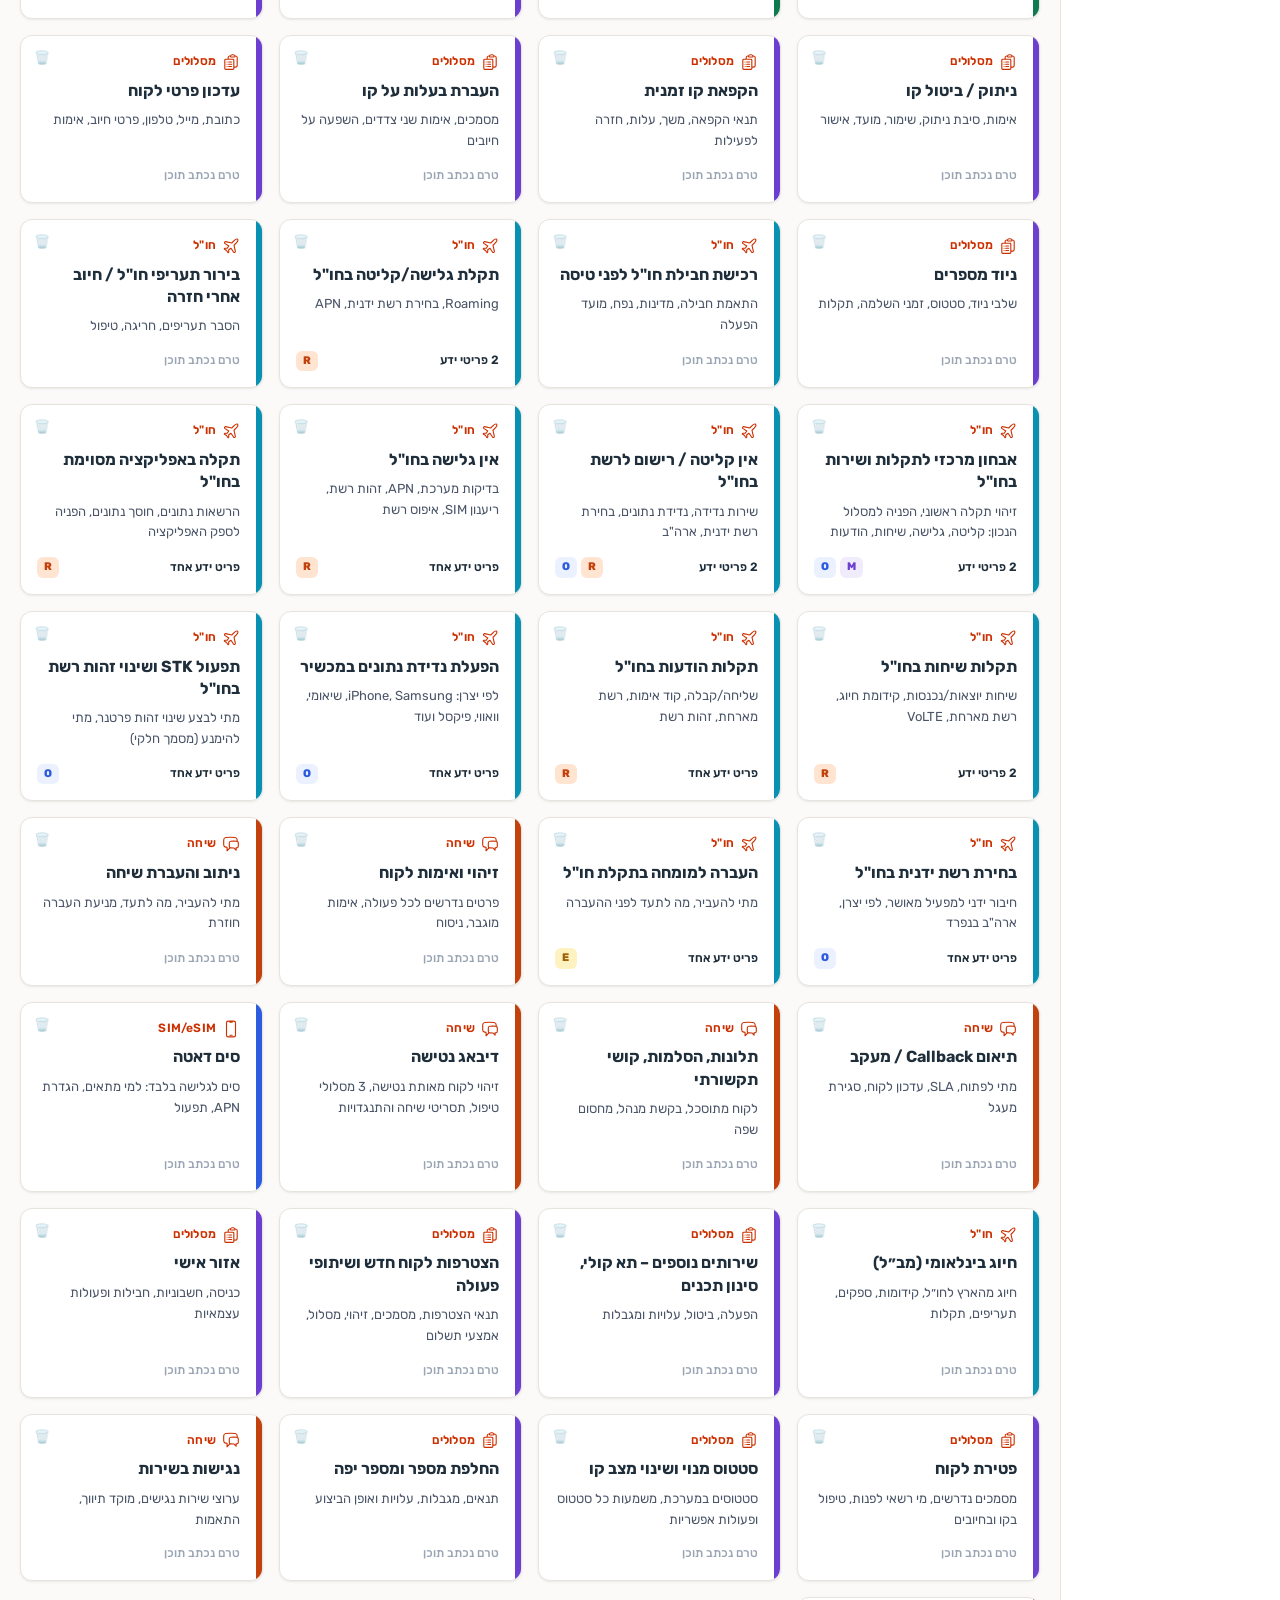
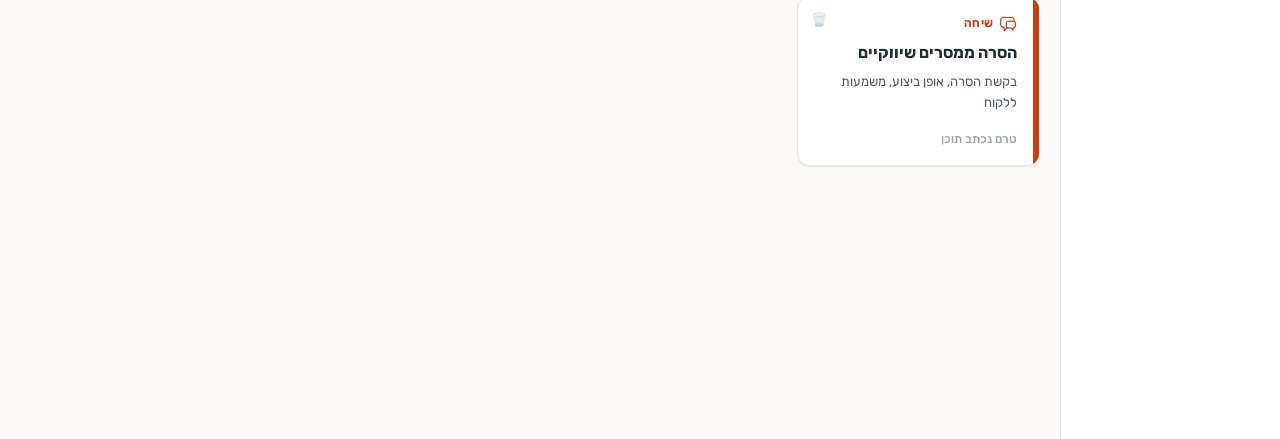
==== commit 18a65d83: "Revert "Homepage filters: smaller gap after the row labels" This reverts commit 42c67364e8f35b6a5f9b" ====
--- a/index.html
+++ b/index.html
@@ -1439,7 +1439,7 @@
 .kind-dot{display:inline-flex;align-items:center;justify-content:center;min-width:20px;height:20px;padding:0 5px;border-radius:6px;font-size:11px;font-weight:700;margin-left:6px}
 /* Filters: one label width so the "הכל" buttons line up; quiet buttons, grey when selected */
 .lib-filter-row,#lib-filters{gap:4px}
-.filter-label{width:52px;flex-shrink:0;margin-left:6px;font-size:12px;font-weight:600;color:var(--navy);letter-spacing:0}
+.filter-label{width:80px;flex-shrink:0;margin-left:8px;font-size:12px;font-weight:600;color:var(--navy);letter-spacing:0}
 .filter-btn,.filter-btn.kind-btn{background:transparent;border:1.5px solid transparent;box-shadow:none;border-radius:8px;padding:5px 12px;font-weight:500;color:var(--navy)}
 .filter-btn:hover{background:#ECECEC;border-color:transparent;color:var(--navy);box-shadow:none}
 .filter-btn.active,.filter-btn.kind-btn.active{background:#E4E4E4;border-color:transparent;color:var(--navy);font-weight:600;box-shadow:none}
